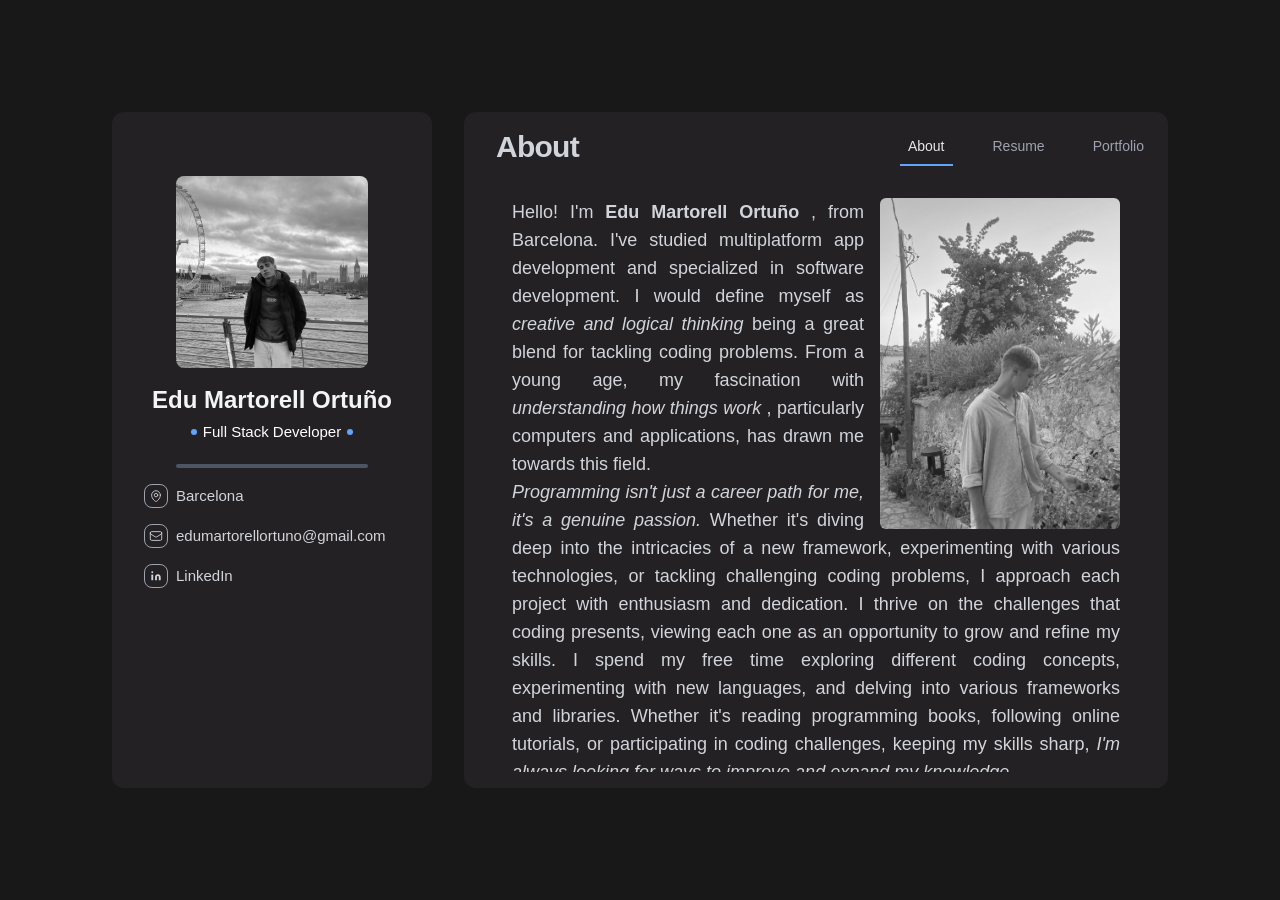
==== index.html @ 7706c861 "Portfolio v0.1.3" ====
<!doctype html>
<html lang="en">
  <head>
    <meta charset="UTF-8" />
    <link rel="icon" href="./favicon.ico" />
    <meta name="viewport" content="width=device-width, initial-scale=1.0" />
    <title>Edu's Portfolio - Software Developer</title>
    <meta
      name="google-site-verification"
      content="google-site-verification=auwHDEetUwe59BdRm-9PRtqTJgecXmZHyPtjPSKmof4"
    />
    <meta
      name="description"
      content="Edu Martorell Ortuño's portfolio, featuring projects, skills, and a personal touch. Learn more about my capabilities and career highlights."
    />
    <meta
      name="keywords"
      content="Tech Portfolio, Portfolio, Developer, Programmer, Software Developer, Full-Stack Developer, JavaScript Developer, JavaScript,TypeScript Developer, TypeScript, Python Developer, Python, Java Developer, Java, Java Spring Boot, Spring Boot, Web Developer, Mobile App Development, App Development, Android, Android Studio, GitHub Portfolio, React Developer, Vue Developer, Vue, API Development, Cloud Computing, Open Source Projects, Agile Developer, DevOps Engineer, Front-End Developer, Bootstrap, Tailwind, Back-End Developer, Node.js Developer, Database Management, Problem Solver, Clean Code, Continuous Learning, coctelea, extrameeeegg"
    />
    <meta property="og:title" content="Edu's Portfolio - Software Developer" />
    <meta property="og:site_name" content="Edu's Portfolio" />
    <meta property="og:url" content="https://www.edumartorellortuno.com" />
    <meta property="og:type" content="website" />
    <meta itemprop="url" content="https://edumartorellortuno.com" />
    <script type="module" crossorigin src="./assets/index-CfKkzQSf.js"></script>
    <link rel="stylesheet" crossorigin href="./assets/index-BcU6mLkr.css">
  </head>
  <body>
    <div id="app"></div>
  </body>
</html>
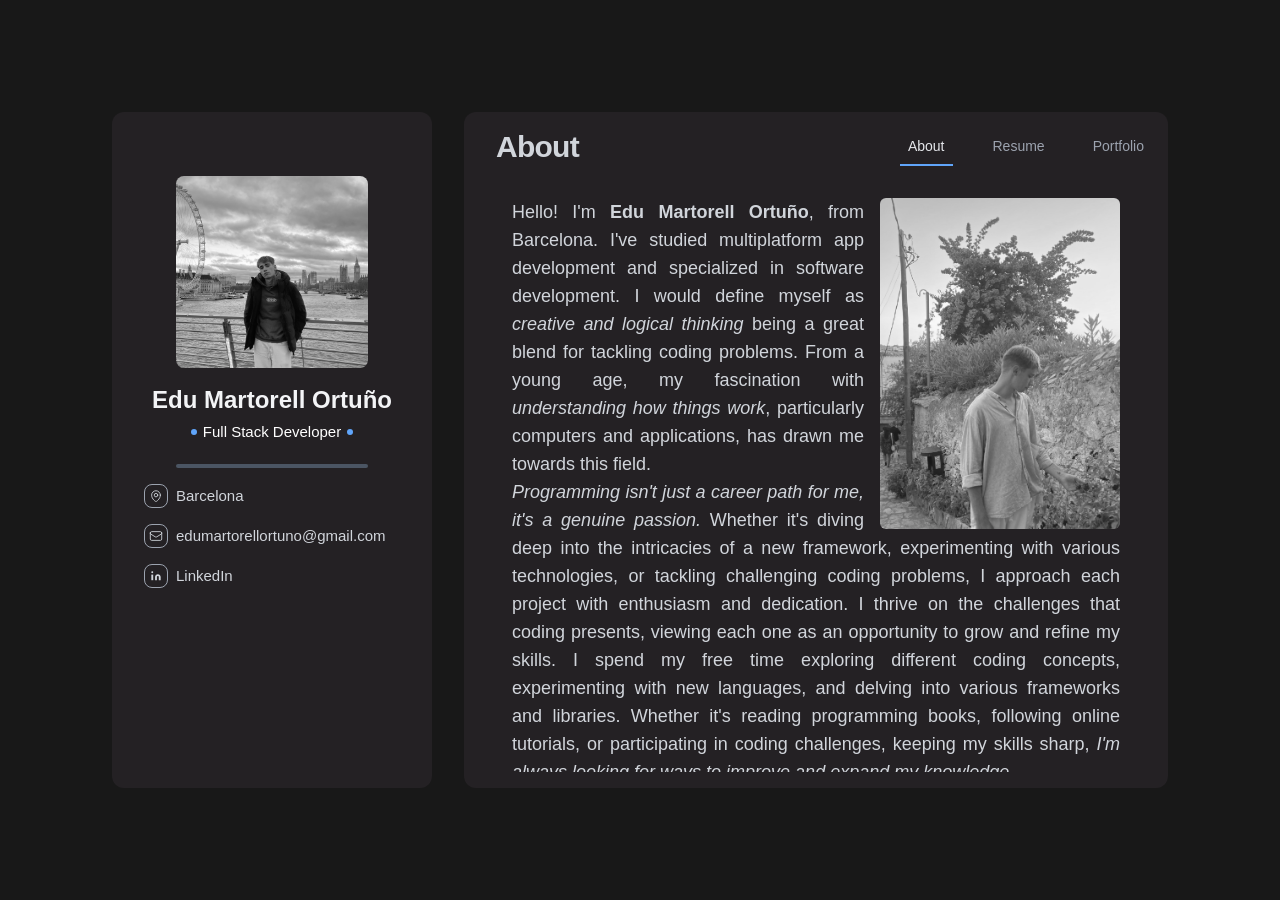
==== commit 9686d79d: "Build 2024 Oct 27" ====
--- a/index.html
+++ b/index.html
@@ -15,15 +15,15 @@
     />
     <meta
       name="keywords"
-      content="Tech Portfolio, Portfolio, Developer, Programmer, Software Developer, Full-Stack Developer, JavaScript Developer, JavaScript,TypeScript Developer, TypeScript, Python Developer, Python, Java Developer, Java, Java Spring Boot, Spring Boot, Web Developer, Mobile App Development, App Development, Android, Android Studio, GitHub Portfolio, React Developer, Vue Developer, Vue, API Development, Cloud Computing, Open Source Projects, Agile Developer, DevOps Engineer, Front-End Developer, Bootstrap, Tailwind, Back-End Developer, Node.js Developer, Database Management, Problem Solver, Clean Code, Continuous Learning, coctelea, extrameeeegg"
+      content="Martorell, Ortuño, Ortuno, Tech Portfolio, Portfolio, Developer, Programmer, Software Developer, Full-Stack Developer, JavaScript Developer, JavaScript,TypeScript Developer, TypeScript, Python Developer, Python, Java Developer, Java, Java Spring Boot, Spring Boot, Web Developer, Mobile App Development, App Development, Android, Android Studio, GitHub Portfolio, React Developer, Vue Developer, Vue, API Development, Cloud Computing, Open Source Projects, Agile Developer, DevOps Engineer, Front-End Developer, Bootstrap, Tailwind, Back-End Developer, Node.js Developer, Database Management, Problem Solver, Clean Code, Continuous Learning, coctelea, extrameeeegg"
     />
     <meta property="og:title" content="Edu's Portfolio - Software Developer" />
     <meta property="og:site_name" content="Edu's Portfolio" />
     <meta property="og:url" content="https://www.edumartorellortuno.com" />
     <meta property="og:type" content="website" />
     <meta itemprop="url" content="https://edumartorellortuno.com" />
-    <script type="module" crossorigin src="./assets/index-CfKkzQSf.js"></script>
-    <link rel="stylesheet" crossorigin href="./assets/index-BcU6mLkr.css">
+    <script type="module" crossorigin src="./assets/index-Dz6itnTf.js"></script>
+    <link rel="stylesheet" crossorigin href="./assets/index-BIg0wmoA.css">
   </head>
   <body>
     <div id="app"></div>
--- a/assets/index-BIg0wmoA.css
+++ b/assets/index-BIg0wmoA.css
@@ -0,0 +1 @@
+:root{--vt-c-white: #ffffff;--vt-c-white-soft: #f8f8f8;--vt-c-white-mute: #f2f2f2;--vt-c-black: #181818;--vt-c-black-soft: #222222;--vt-c-black-mute: #282828;--vt-c-indigo: #2c3e50;--vt-c-divider-light-1: rgba(60, 60, 60, .29);--vt-c-divider-light-2: rgba(60, 60, 60, .12);--vt-c-divider-dark-1: rgba(84, 84, 84, .65);--vt-c-divider-dark-2: rgba(84, 84, 84, .48);--vt-c-text-light-1: var(--vt-c-indigo);--vt-c-text-light-2: rgba(60, 60, 60, .66);--vt-c-text-dark-1: var(--vt-c-white);--vt-c-text-dark-2: rgba(235, 235, 235, .64)}:root{--color-background: var(--vt-c-white);--color-background-soft: var(--vt-c-white-soft);--color-background-mute: var(--vt-c-white-mute);--color-border: var(--vt-c-divider-light-2);--color-border-hover: var(--vt-c-divider-light-1);--color-heading: var(--vt-c-text-light-1);--color-text: var(--vt-c-text-light-1);--section-gap: 160px}@media (prefers-color-scheme: dark){:root{--color-background: var(--vt-c-black);--color-background-soft: var(--vt-c-black-soft);--color-background-mute: var(--vt-c-black-mute);--color-border: var(--vt-c-divider-dark-2);--color-border-hover: var(--vt-c-divider-dark-1);--color-heading: var(--vt-c-text-dark-1);--color-text: var(--vt-c-text-dark-2)}}body{min-height:100vh;color:var(--color-text);background:#181818;transition:color .5s,background-color .5s;line-height:1.6;font-family:Inter,-apple-system,BlinkMacSystemFont,Segoe UI,Roboto,Oxygen,Ubuntu,Cantarell,Fira Sans,Droid Sans,Helvetica Neue,sans-serif;font-size:15px;text-rendering:optimizeLegibility;-webkit-font-smoothing:antialiased;-moz-osx-font-smoothing:grayscale}@layer tailwind-base,tailwind-utilities;@layer tailwind-base{*,:before,:after{box-sizing:border-box;border-width:0;border-style:solid;border-color:#e5e7eb}:before,:after{--tw-content: ""}html,:host{line-height:1.5;-webkit-text-size-adjust:100%;-moz-tab-size:4;-o-tab-size:4;tab-size:4;font-family:ui-sans-serif,system-ui,sans-serif,"Apple Color Emoji","Segoe UI Emoji",Segoe UI Symbol,"Noto Color Emoji";font-feature-settings:normal;font-variation-settings:normal;-webkit-tap-highlight-color:transparent}body{margin:0;line-height:inherit}hr{height:0;color:inherit;border-top-width:1px}abbr:where([title]){-webkit-text-decoration:underline dotted;text-decoration:underline dotted}h1,h2,h3,h4,h5,h6{font-size:inherit;font-weight:inherit}a{color:inherit;text-decoration:inherit}b,strong{font-weight:bolder}code,kbd,samp,pre{font-family:ui-monospace,SFMono-Regular,Menlo,Monaco,Consolas,Liberation Mono,Courier New,monospace;font-feature-settings:normal;font-variation-settings:normal;font-size:1em}small{font-size:80%}sub,sup{font-size:75%;line-height:0;position:relative;vertical-align:baseline}sub{bottom:-.25em}sup{top:-.5em}table{text-indent:0;border-color:inherit;border-collapse:collapse}button,input,optgroup,select,textarea{font-family:inherit;font-feature-settings:inherit;font-variation-settings:inherit;font-size:100%;font-weight:inherit;line-height:inherit;letter-spacing:inherit;color:inherit;margin:0;padding:0}button,select{text-transform:none}button,input:where([type=button]),input:where([type=reset]),input:where([type=submit]){-webkit-appearance:button;background-color:transparent;background-image:none}:-moz-focusring{outline:auto}:-moz-ui-invalid{box-shadow:none}progress{vertical-align:baseline}::-webkit-inner-spin-button,::-webkit-outer-spin-button{height:auto}[type=search]{-webkit-appearance:textfield;outline-offset:-2px}::-webkit-search-decoration{-webkit-appearance:none}::-webkit-file-upload-button{-webkit-appearance:button;font:inherit}summary{display:list-item}blockquote,dl,dd,h1,h2,h3,h4,h5,h6,hr,figure,p,pre{margin:0}fieldset{margin:0;padding:0}legend{padding:0}ol,ul,menu{list-style:none;margin:0;padding:0}dialog{padding:0}textarea{resize:vertical}input::-moz-placeholder,textarea::-moz-placeholder{opacity:1;color:#9ca3af}input::placeholder,textarea::placeholder{opacity:1;color:#9ca3af}button,[role=button]{cursor:pointer}:disabled{cursor:default}img,svg,video,canvas,audio,iframe,embed,object{display:block;vertical-align:middle}img,video{max-width:100%;height:auto}[hidden]{display:none}*,:before,:after{--tw-border-spacing-x: 0;--tw-border-spacing-y: 0;--tw-translate-x: 0;--tw-translate-y: 0;--tw-rotate: 0;--tw-skew-x: 0;--tw-skew-y: 0;--tw-scale-x: 1;--tw-scale-y: 1;--tw-pan-x: ;--tw-pan-y: ;--tw-pinch-zoom: ;--tw-scroll-snap-strictness: proximity;--tw-gradient-from-position: ;--tw-gradient-via-position: ;--tw-gradient-to-position: ;--tw-ordinal: ;--tw-slashed-zero: ;--tw-numeric-figure: ;--tw-numeric-spacing: ;--tw-numeric-fraction: ;--tw-ring-inset: ;--tw-ring-offset-width: 0px;--tw-ring-offset-color: #fff;--tw-ring-color: rgb(59 130 246 / .5);--tw-ring-offset-shadow: 0 0 #0000;--tw-ring-shadow: 0 0 #0000;--tw-shadow: 0 0 #0000;--tw-shadow-colored: 0 0 #0000;--tw-blur: ;--tw-brightness: ;--tw-contrast: ;--tw-grayscale: ;--tw-hue-rotate: ;--tw-invert: ;--tw-saturate: ;--tw-sepia: ;--tw-drop-shadow: ;--tw-backdrop-blur: ;--tw-backdrop-brightness: ;--tw-backdrop-contrast: ;--tw-backdrop-grayscale: ;--tw-backdrop-hue-rotate: ;--tw-backdrop-invert: ;--tw-backdrop-opacity: ;--tw-backdrop-saturate: ;--tw-backdrop-sepia: ;--tw-contain-size: ;--tw-contain-layout: ;--tw-contain-paint: ;--tw-contain-style: }::backdrop{--tw-border-spacing-x: 0;--tw-border-spacing-y: 0;--tw-translate-x: 0;--tw-translate-y: 0;--tw-rotate: 0;--tw-skew-x: 0;--tw-skew-y: 0;--tw-scale-x: 1;--tw-scale-y: 1;--tw-pan-x: ;--tw-pan-y: ;--tw-pinch-zoom: ;--tw-scroll-snap-strictness: proximity;--tw-gradient-from-position: ;--tw-gradient-via-position: ;--tw-gradient-to-position: ;--tw-ordinal: ;--tw-slashed-zero: ;--tw-numeric-figure: ;--tw-numeric-spacing: ;--tw-numeric-fraction: ;--tw-ring-inset: ;--tw-ring-offset-width: 0px;--tw-ring-offset-color: #fff;--tw-ring-color: rgb(59 130 246 / .5);--tw-ring-offset-shadow: 0 0 #0000;--tw-ring-shadow: 0 0 #0000;--tw-shadow: 0 0 #0000;--tw-shadow-colored: 0 0 #0000;--tw-blur: ;--tw-brightness: ;--tw-contrast: ;--tw-grayscale: ;--tw-hue-rotate: ;--tw-invert: ;--tw-saturate: ;--tw-sepia: ;--tw-drop-shadow: ;--tw-backdrop-blur: ;--tw-backdrop-brightness: ;--tw-backdrop-contrast: ;--tw-backdrop-grayscale: ;--tw-backdrop-hue-rotate: ;--tw-backdrop-invert: ;--tw-backdrop-opacity: ;--tw-backdrop-saturate: ;--tw-backdrop-sepia: ;--tw-contain-size: ;--tw-contain-layout: ;--tw-contain-paint: ;--tw-contain-style: }}@layer tailwind-utilities{.absolute{position:absolute}.relative{position:relative}.-bottom-6{bottom:-1.5rem}.bottom-2{bottom:.5rem}.left-0{left:0}.right-8{right:2rem}.top-0{top:0}.z-20{z-index:20}.float-start{float:inline-start}.float-right{float:right}.m-4{margin:1rem}.mx-12{margin-left:3rem;margin-right:3rem}.mx-auto{margin-left:auto;margin-right:auto}.my-4{margin-top:1rem;margin-bottom:1rem}.mt-0{margin-top:0}.mt-12{margin-top:3rem}.mt-4{margin-top:1rem}.block{display:block}.flex{display:flex}.inline-flex{display:inline-flex}.flow-root{display:flow-root}.aspect-square{aspect-ratio:1 / 1}.h-1{height:.25rem}.h-1\.5{height:.375rem}.h-16{height:4rem}.h-2\.5{height:.625rem}.h-3{height:.75rem}.h-6{height:1.5rem}.h-64{height:16rem}.h-full{height:100%}.h-min{height:-moz-min-content;height:min-content}.h-screen{height:100vh}.h-svh{height:100svh}.min-h-dvh{min-height:100dvh}.w-1\.5{width:.375rem}.w-16{width:4rem}.w-2\.5{width:.625rem}.w-2\/3{width:66.666667%}.w-24{width:6rem}.w-3{width:.75rem}.w-32{width:8rem}.w-6{width:1.5rem}.w-64{width:16rem}.w-72{width:18rem}.w-80{width:20rem}.w-full{width:100%}.w-px{width:1px}.max-w-2xl{max-width:42rem}.max-w-64{max-width:16rem}.flex-1{flex:1 1 0%}.flex-auto{flex:1 1 auto}.flex-none{flex:none}.shrink-0{flex-shrink:0}.grow{flex-grow:1}.border-collapse{border-collapse:collapse}.border-separate{border-collapse:separate}.border-spacing-0{--tw-border-spacing-x: 0px;--tw-border-spacing-y: 0px;border-spacing:var(--tw-border-spacing-x) var(--tw-border-spacing-y)}.border-spacing-0\.5{--tw-border-spacing-x: .125rem;--tw-border-spacing-y: .125rem;border-spacing:var(--tw-border-spacing-x) var(--tw-border-spacing-y)}.border-spacing-1{--tw-border-spacing-x: .25rem;--tw-border-spacing-y: .25rem;border-spacing:var(--tw-border-spacing-x) var(--tw-border-spacing-y)}.border-spacing-1\.5{--tw-border-spacing-x: .375rem;--tw-border-spacing-y: .375rem;border-spacing:var(--tw-border-spacing-x) var(--tw-border-spacing-y)}.border-spacing-10{--tw-border-spacing-x: 2.5rem;--tw-border-spacing-y: 2.5rem;border-spacing:var(--tw-border-spacing-x) var(--tw-border-spacing-y)}.border-spacing-11{--tw-border-spacing-x: 2.75rem;--tw-border-spacing-y: 2.75rem;border-spacing:var(--tw-border-spacing-x) var(--tw-border-spacing-y)}.border-spacing-12{--tw-border-spacing-x: 3rem;--tw-border-spacing-y: 3rem;border-spacing:var(--tw-border-spacing-x) var(--tw-border-spacing-y)}.border-spacing-14{--tw-border-spacing-x: 3.5rem;--tw-border-spacing-y: 3.5rem;border-spacing:var(--tw-border-spacing-x) var(--tw-border-spacing-y)}.border-spacing-16{--tw-border-spacing-x: 4rem;--tw-border-spacing-y: 4rem;border-spacing:var(--tw-border-spacing-x) var(--tw-border-spacing-y)}.border-spacing-2{--tw-border-spacing-x: .5rem;--tw-border-spacing-y: .5rem;border-spacing:var(--tw-border-spacing-x) var(--tw-border-spacing-y)}.border-spacing-2\.5{--tw-border-spacing-x: .625rem;--tw-border-spacing-y: .625rem;border-spacing:var(--tw-border-spacing-x) var(--tw-border-spacing-y)}.border-spacing-20{--tw-border-spacing-x: 5rem;--tw-border-spacing-y: 5rem;border-spacing:var(--tw-border-spacing-x) var(--tw-border-spacing-y)}.border-spacing-24{--tw-border-spacing-x: 6rem;--tw-border-spacing-y: 6rem;border-spacing:var(--tw-border-spacing-x) var(--tw-border-spacing-y)}.border-spacing-28{--tw-border-spacing-x: 7rem;--tw-border-spacing-y: 7rem;border-spacing:var(--tw-border-spacing-x) var(--tw-border-spacing-y)}.border-spacing-3{--tw-border-spacing-x: .75rem;--tw-border-spacing-y: .75rem;border-spacing:var(--tw-border-spacing-x) var(--tw-border-spacing-y)}.border-spacing-3\.5{--tw-border-spacing-x: .875rem;--tw-border-spacing-y: .875rem;border-spacing:var(--tw-border-spacing-x) var(--tw-border-spacing-y)}.border-spacing-32{--tw-border-spacing-x: 8rem;--tw-border-spacing-y: 8rem;border-spacing:var(--tw-border-spacing-x) var(--tw-border-spacing-y)}.border-spacing-36{--tw-border-spacing-x: 9rem;--tw-border-spacing-y: 9rem;border-spacing:var(--tw-border-spacing-x) var(--tw-border-spacing-y)}.border-spacing-4{--tw-border-spacing-x: 1rem;--tw-border-spacing-y: 1rem;border-spacing:var(--tw-border-spacing-x) var(--tw-border-spacing-y)}.border-spacing-40{--tw-border-spacing-x: 10rem;--tw-border-spacing-y: 10rem;border-spacing:var(--tw-border-spacing-x) var(--tw-border-spacing-y)}.border-spacing-44{--tw-border-spacing-x: 11rem;--tw-border-spacing-y: 11rem;border-spacing:var(--tw-border-spacing-x) var(--tw-border-spacing-y)}.border-spacing-48{--tw-border-spacing-x: 12rem;--tw-border-spacing-y: 12rem;border-spacing:var(--tw-border-spacing-x) var(--tw-border-spacing-y)}.border-spacing-5{--tw-border-spacing-x: 1.25rem;--tw-border-spacing-y: 1.25rem;border-spacing:var(--tw-border-spacing-x) var(--tw-border-spacing-y)}.border-spacing-52{--tw-border-spacing-x: 13rem;--tw-border-spacing-y: 13rem;border-spacing:var(--tw-border-spacing-x) var(--tw-border-spacing-y)}.border-spacing-56{--tw-border-spacing-x: 14rem;--tw-border-spacing-y: 14rem;border-spacing:var(--tw-border-spacing-x) var(--tw-border-spacing-y)}.border-spacing-6{--tw-border-spacing-x: 1.5rem;--tw-border-spacing-y: 1.5rem;border-spacing:var(--tw-border-spacing-x) var(--tw-border-spacing-y)}.border-spacing-60{--tw-border-spacing-x: 15rem;--tw-border-spacing-y: 15rem;border-spacing:var(--tw-border-spacing-x) var(--tw-border-spacing-y)}.border-spacing-64{--tw-border-spacing-x: 16rem;--tw-border-spacing-y: 16rem;border-spacing:var(--tw-border-spacing-x) var(--tw-border-spacing-y)}.border-spacing-7{--tw-border-spacing-x: 1.75rem;--tw-border-spacing-y: 1.75rem;border-spacing:var(--tw-border-spacing-x) var(--tw-border-spacing-y)}.border-spacing-72{--tw-border-spacing-x: 18rem;--tw-border-spacing-y: 18rem;border-spacing:var(--tw-border-spacing-x) var(--tw-border-spacing-y)}.border-spacing-8{--tw-border-spacing-x: 2rem;--tw-border-spacing-y: 2rem;border-spacing:var(--tw-border-spacing-x) var(--tw-border-spacing-y)}.border-spacing-80{--tw-border-spacing-x: 20rem;--tw-border-spacing-y: 20rem;border-spacing:var(--tw-border-spacing-x) var(--tw-border-spacing-y)}.border-spacing-9{--tw-border-spacing-x: 2.25rem;--tw-border-spacing-y: 2.25rem;border-spacing:var(--tw-border-spacing-x) var(--tw-border-spacing-y)}.border-spacing-96{--tw-border-spacing-x: 24rem;--tw-border-spacing-y: 24rem;border-spacing:var(--tw-border-spacing-x) var(--tw-border-spacing-y)}.border-spacing-px{--tw-border-spacing-x: 1px;--tw-border-spacing-y: 1px;border-spacing:var(--tw-border-spacing-x) var(--tw-border-spacing-y)}.border-spacing-x-0{--tw-border-spacing-x: 0px;border-spacing:var(--tw-border-spacing-x) var(--tw-border-spacing-y)}.border-spacing-x-0\.5{--tw-border-spacing-x: .125rem;border-spacing:var(--tw-border-spacing-x) var(--tw-border-spacing-y)}.border-spacing-x-1{--tw-border-spacing-x: .25rem;border-spacing:var(--tw-border-spacing-x) var(--tw-border-spacing-y)}.border-spacing-x-1\.5{--tw-border-spacing-x: .375rem;border-spacing:var(--tw-border-spacing-x) var(--tw-border-spacing-y)}.border-spacing-x-10{--tw-border-spacing-x: 2.5rem;border-spacing:var(--tw-border-spacing-x) var(--tw-border-spacing-y)}.border-spacing-x-11{--tw-border-spacing-x: 2.75rem;border-spacing:var(--tw-border-spacing-x) var(--tw-border-spacing-y)}.border-spacing-x-12{--tw-border-spacing-x: 3rem;border-spacing:var(--tw-border-spacing-x) var(--tw-border-spacing-y)}.border-spacing-x-14{--tw-border-spacing-x: 3.5rem;border-spacing:var(--tw-border-spacing-x) var(--tw-border-spacing-y)}.border-spacing-x-16{--tw-border-spacing-x: 4rem;border-spacing:var(--tw-border-spacing-x) var(--tw-border-spacing-y)}.border-spacing-x-2{--tw-border-spacing-x: .5rem;border-spacing:var(--tw-border-spacing-x) var(--tw-border-spacing-y)}.border-spacing-x-2\.5{--tw-border-spacing-x: .625rem;border-spacing:var(--tw-border-spacing-x) var(--tw-border-spacing-y)}.border-spacing-x-20{--tw-border-spacing-x: 5rem;border-spacing:var(--tw-border-spacing-x) var(--tw-border-spacing-y)}.border-spacing-x-24{--tw-border-spacing-x: 6rem;border-spacing:var(--tw-border-spacing-x) var(--tw-border-spacing-y)}.border-spacing-x-28{--tw-border-spacing-x: 7rem;border-spacing:var(--tw-border-spacing-x) var(--tw-border-spacing-y)}.border-spacing-x-3{--tw-border-spacing-x: .75rem;border-spacing:var(--tw-border-spacing-x) var(--tw-border-spacing-y)}.border-spacing-x-3\.5{--tw-border-spacing-x: .875rem;border-spacing:var(--tw-border-spacing-x) var(--tw-border-spacing-y)}.border-spacing-x-32{--tw-border-spacing-x: 8rem;border-spacing:var(--tw-border-spacing-x) var(--tw-border-spacing-y)}.border-spacing-x-36{--tw-border-spacing-x: 9rem;border-spacing:var(--tw-border-spacing-x) var(--tw-border-spacing-y)}.border-spacing-x-4{--tw-border-spacing-x: 1rem;border-spacing:var(--tw-border-spacing-x) var(--tw-border-spacing-y)}.border-spacing-x-40{--tw-border-spacing-x: 10rem;border-spacing:var(--tw-border-spacing-x) var(--tw-border-spacing-y)}.border-spacing-x-44{--tw-border-spacing-x: 11rem;border-spacing:var(--tw-border-spacing-x) var(--tw-border-spacing-y)}.border-spacing-x-48{--tw-border-spacing-x: 12rem;border-spacing:var(--tw-border-spacing-x) var(--tw-border-spacing-y)}.border-spacing-x-5{--tw-border-spacing-x: 1.25rem;border-spacing:var(--tw-border-spacing-x) var(--tw-border-spacing-y)}.border-spacing-x-52{--tw-border-spacing-x: 13rem;border-spacing:var(--tw-border-spacing-x) var(--tw-border-spacing-y)}.border-spacing-x-56{--tw-border-spacing-x: 14rem;border-spacing:var(--tw-border-spacing-x) var(--tw-border-spacing-y)}.border-spacing-x-6{--tw-border-spacing-x: 1.5rem;border-spacing:var(--tw-border-spacing-x) var(--tw-border-spacing-y)}.border-spacing-x-60{--tw-border-spacing-x: 15rem;border-spacing:var(--tw-border-spacing-x) var(--tw-border-spacing-y)}.border-spacing-x-64{--tw-border-spacing-x: 16rem;border-spacing:var(--tw-border-spacing-x) var(--tw-border-spacing-y)}.border-spacing-x-7{--tw-border-spacing-x: 1.75rem;border-spacing:var(--tw-border-spacing-x) var(--tw-border-spacing-y)}.border-spacing-x-72{--tw-border-spacing-x: 18rem;border-spacing:var(--tw-border-spacing-x) var(--tw-border-spacing-y)}.border-spacing-x-8{--tw-border-spacing-x: 2rem;border-spacing:var(--tw-border-spacing-x) var(--tw-border-spacing-y)}.border-spacing-x-80{--tw-border-spacing-x: 20rem;border-spacing:var(--tw-border-spacing-x) var(--tw-border-spacing-y)}.border-spacing-x-9{--tw-border-spacing-x: 2.25rem;border-spacing:var(--tw-border-spacing-x) var(--tw-border-spacing-y)}.border-spacing-x-96{--tw-border-spacing-x: 24rem;border-spacing:var(--tw-border-spacing-x) var(--tw-border-spacing-y)}.border-spacing-x-px{--tw-border-spacing-x: 1px;border-spacing:var(--tw-border-spacing-x) var(--tw-border-spacing-y)}.border-spacing-y-0{--tw-border-spacing-y: 0px;border-spacing:var(--tw-border-spacing-x) var(--tw-border-spacing-y)}.border-spacing-y-0\.5{--tw-border-spacing-y: .125rem;border-spacing:var(--tw-border-spacing-x) var(--tw-border-spacing-y)}.border-spacing-y-1{--tw-border-spacing-y: .25rem;border-spacing:var(--tw-border-spacing-x) var(--tw-border-spacing-y)}.border-spacing-y-1\.5{--tw-border-spacing-y: .375rem;border-spacing:var(--tw-border-spacing-x) var(--tw-border-spacing-y)}.border-spacing-y-10{--tw-border-spacing-y: 2.5rem;border-spacing:var(--tw-border-spacing-x) var(--tw-border-spacing-y)}.border-spacing-y-11{--tw-border-spacing-y: 2.75rem;border-spacing:var(--tw-border-spacing-x) var(--tw-border-spacing-y)}.border-spacing-y-12{--tw-border-spacing-y: 3rem;border-spacing:var(--tw-border-spacing-x) var(--tw-border-spacing-y)}.border-spacing-y-14{--tw-border-spacing-y: 3.5rem;border-spacing:var(--tw-border-spacing-x) var(--tw-border-spacing-y)}.border-spacing-y-16{--tw-border-spacing-y: 4rem;border-spacing:var(--tw-border-spacing-x) var(--tw-border-spacing-y)}.border-spacing-y-2{--tw-border-spacing-y: .5rem;border-spacing:var(--tw-border-spacing-x) var(--tw-border-spacing-y)}.border-spacing-y-2\.5{--tw-border-spacing-y: .625rem;border-spacing:var(--tw-border-spacing-x) var(--tw-border-spacing-y)}.border-spacing-y-20{--tw-border-spacing-y: 5rem;border-spacing:var(--tw-border-spacing-x) var(--tw-border-spacing-y)}.border-spacing-y-24{--tw-border-spacing-y: 6rem;border-spacing:var(--tw-border-spacing-x) var(--tw-border-spacing-y)}.border-spacing-y-28{--tw-border-spacing-y: 7rem;border-spacing:var(--tw-border-spacing-x) var(--tw-border-spacing-y)}.border-spacing-y-3{--tw-border-spacing-y: .75rem;border-spacing:var(--tw-border-spacing-x) var(--tw-border-spacing-y)}.border-spacing-y-3\.5{--tw-border-spacing-y: .875rem;border-spacing:var(--tw-border-spacing-x) var(--tw-border-spacing-y)}.border-spacing-y-32{--tw-border-spacing-y: 8rem;border-spacing:var(--tw-border-spacing-x) var(--tw-border-spacing-y)}.border-spacing-y-36{--tw-border-spacing-y: 9rem;border-spacing:var(--tw-border-spacing-x) var(--tw-border-spacing-y)}.border-spacing-y-4{--tw-border-spacing-y: 1rem;border-spacing:var(--tw-border-spacing-x) var(--tw-border-spacing-y)}.border-spacing-y-40{--tw-border-spacing-y: 10rem;border-spacing:var(--tw-border-spacing-x) var(--tw-border-spacing-y)}.border-spacing-y-44{--tw-border-spacing-y: 11rem;border-spacing:var(--tw-border-spacing-x) var(--tw-border-spacing-y)}.border-spacing-y-48{--tw-border-spacing-y: 12rem;border-spacing:var(--tw-border-spacing-x) var(--tw-border-spacing-y)}.border-spacing-y-5{--tw-border-spacing-y: 1.25rem;border-spacing:var(--tw-border-spacing-x) var(--tw-border-spacing-y)}.border-spacing-y-52{--tw-border-spacing-y: 13rem;border-spacing:var(--tw-border-spacing-x) var(--tw-border-spacing-y)}.border-spacing-y-56{--tw-border-spacing-y: 14rem;border-spacing:var(--tw-border-spacing-x) var(--tw-border-spacing-y)}.border-spacing-y-6{--tw-border-spacing-y: 1.5rem;border-spacing:var(--tw-border-spacing-x) var(--tw-border-spacing-y)}.border-spacing-y-60{--tw-border-spacing-y: 15rem;border-spacing:var(--tw-border-spacing-x) var(--tw-border-spacing-y)}.border-spacing-y-64{--tw-border-spacing-y: 16rem;border-spacing:var(--tw-border-spacing-x) var(--tw-border-spacing-y)}.border-spacing-y-7{--tw-border-spacing-y: 1.75rem;border-spacing:var(--tw-border-spacing-x) var(--tw-border-spacing-y)}.border-spacing-y-72{--tw-border-spacing-y: 18rem;border-spacing:var(--tw-border-spacing-x) var(--tw-border-spacing-y)}.border-spacing-y-8{--tw-border-spacing-y: 2rem;border-spacing:var(--tw-border-spacing-x) var(--tw-border-spacing-y)}.border-spacing-y-80{--tw-border-spacing-y: 20rem;border-spacing:var(--tw-border-spacing-x) var(--tw-border-spacing-y)}.border-spacing-y-9{--tw-border-spacing-y: 2.25rem;border-spacing:var(--tw-border-spacing-x) var(--tw-border-spacing-y)}.border-spacing-y-96{--tw-border-spacing-y: 24rem;border-spacing:var(--tw-border-spacing-x) var(--tw-border-spacing-y)}.border-spacing-y-px{--tw-border-spacing-y: 1px;border-spacing:var(--tw-border-spacing-x) var(--tw-border-spacing-y)}.rotate-90{--tw-rotate: 90deg;transform:translate(var(--tw-translate-x),var(--tw-translate-y)) rotate(var(--tw-rotate)) skew(var(--tw-skew-x)) skewY(var(--tw-skew-y)) scaleX(var(--tw-scale-x)) scaleY(var(--tw-scale-y))}@keyframes ping{75%,to{transform:scale(2);opacity:0}}.animate-ping{animation:ping 1s cubic-bezier(0,0,.2,1) infinite}.cursor-context-menu{cursor:context-menu}.select-none{-webkit-user-select:none;-moz-user-select:none;user-select:none}.snap-y{scroll-snap-type:y var(--tw-scroll-snap-strictness)}.snap-mandatory{--tw-scroll-snap-strictness: mandatory}.snap-start{scroll-snap-align:start}.snap-center{scroll-snap-align:center}.flex-row{flex-direction:row}.flex-col{flex-direction:column}.flex-col-reverse{flex-direction:column-reverse}.flex-wrap{flex-wrap:wrap}.place-content-center{place-content:center}.items-center{align-items:center}.justify-center{justify-content:center}.justify-between{justify-content:space-between}.gap-1{gap:.25rem}.gap-2{gap:.5rem}.gap-4{gap:1rem}.gap-8{gap:2rem}.gap-x-1\.5{-moz-column-gap:.375rem;column-gap:.375rem}.gap-x-4{-moz-column-gap:1rem;column-gap:1rem}.space-x-8>:not([hidden])~:not([hidden]){--tw-space-x-reverse: 0;margin-right:calc(2rem * var(--tw-space-x-reverse));margin-left:calc(2rem * calc(1 - var(--tw-space-x-reverse)))}.space-y-10>:not([hidden])~:not([hidden]){--tw-space-y-reverse: 0;margin-top:calc(2.5rem * calc(1 - var(--tw-space-y-reverse)));margin-bottom:calc(2.5rem * var(--tw-space-y-reverse))}.space-y-6>:not([hidden])~:not([hidden]){--tw-space-y-reverse: 0;margin-top:calc(1.5rem * calc(1 - var(--tw-space-y-reverse)));margin-bottom:calc(1.5rem * var(--tw-space-y-reverse))}.overflow-hidden{overflow:hidden}.overflow-scroll{overflow:scroll}.overflow-y-scroll{overflow-y:scroll}.scroll-smooth{scroll-behavior:smooth}.text-ellipsis{text-overflow:ellipsis}.text-clip{text-overflow:clip}.text-wrap{text-wrap:wrap}.text-nowrap{text-wrap:nowrap}.text-balance{text-wrap:balance}.text-pretty{text-wrap:pretty}.rounded{border-radius:.25rem}.rounded-full{border-radius:9999px}.rounded-lg{border-radius:.5rem}.rounded-md{border-radius:.375rem}.rounded-sm{border-radius:.125rem}.border{border-width:1px}.border-0{border-width:0px}.border-2{border-width:2px}.border-4{border-width:4px}.border-8{border-width:8px}.border-x{border-left-width:1px;border-right-width:1px}.border-x-0{border-left-width:0px;border-right-width:0px}.border-x-2{border-left-width:2px;border-right-width:2px}.border-x-4{border-left-width:4px;border-right-width:4px}.border-x-8{border-left-width:8px;border-right-width:8px}.border-y{border-top-width:1px;border-bottom-width:1px}.border-y-0{border-top-width:0px;border-bottom-width:0px}.border-y-2{border-top-width:2px;border-bottom-width:2px}.border-y-4{border-top-width:4px;border-bottom-width:4px}.border-y-8{border-top-width:8px;border-bottom-width:8px}.border-b{border-bottom-width:1px}.border-b-0{border-bottom-width:0px}.border-b-2{border-bottom-width:2px}.border-b-4{border-bottom-width:4px}.border-b-8{border-bottom-width:8px}.border-e{border-inline-end-width:1px}.border-e-0{border-inline-end-width:0px}.border-e-2{border-inline-end-width:2px}.border-e-4{border-inline-end-width:4px}.border-e-8{border-inline-end-width:8px}.border-l{border-left-width:1px}.border-l-0{border-left-width:0px}.border-l-2{border-left-width:2px}.border-l-4{border-left-width:4px}.border-l-8{border-left-width:8px}.border-r{border-right-width:1px}.border-r-0{border-right-width:0px}.border-r-2{border-right-width:2px}.border-r-4{border-right-width:4px}.border-r-8{border-right-width:8px}.border-s{border-inline-start-width:1px}.border-s-0{border-inline-start-width:0px}.border-s-2{border-inline-start-width:2px}.border-s-4{border-inline-start-width:4px}.border-s-8{border-inline-start-width:8px}.border-t{border-top-width:1px}.border-t-0{border-top-width:0px}.border-t-2{border-top-width:2px}.border-t-4{border-top-width:4px}.border-t-8{border-top-width:8px}.border-solid{border-style:solid}.border-dashed{border-style:dashed}.border-dotted{border-style:dotted}.border-double{border-style:double}.border-hidden{border-style:hidden}.border-none{border-style:none}.border-amber-100{--tw-border-opacity: 1;border-color:rgb(254 243 199 / var(--tw-border-opacity))}.border-amber-100\/0{border-color:#fef3c700}.border-amber-100\/10{border-color:#fef3c71a}.border-amber-100\/100{border-color:#fef3c7}.border-amber-100\/15{border-color:#fef3c726}.border-amber-100\/20{border-color:#fef3c733}.border-amber-100\/25{border-color:#fef3c740}.border-amber-100\/30{border-color:#fef3c74d}.border-amber-100\/35{border-color:#fef3c759}.border-amber-100\/40{border-color:#fef3c766}.border-amber-100\/45{border-color:#fef3c773}.border-amber-100\/5{border-color:#fef3c70d}.border-amber-100\/50{border-color:#fef3c780}.border-amber-100\/55{border-color:#fef3c78c}.border-amber-100\/60{border-color:#fef3c799}.border-amber-100\/65{border-color:#fef3c7a6}.border-amber-100\/70{border-color:#fef3c7b3}.border-amber-100\/75{border-color:#fef3c7bf}.border-amber-100\/80{border-color:#fef3c7cc}.border-amber-100\/85{border-color:#fef3c7d9}.border-amber-100\/90{border-color:#fef3c7e6}.border-amber-100\/95{border-color:#fef3c7f2}.border-amber-200{--tw-border-opacity: 1;border-color:rgb(253 230 138 / var(--tw-border-opacity))}.border-amber-200\/0{border-color:#fde68a00}.border-amber-200\/10{border-color:#fde68a1a}.border-amber-200\/100{border-color:#fde68a}.border-amber-200\/15{border-color:#fde68a26}.border-amber-200\/20{border-color:#fde68a33}.border-amber-200\/25{border-color:#fde68a40}.border-amber-200\/30{border-color:#fde68a4d}.border-amber-200\/35{border-color:#fde68a59}.border-amber-200\/40{border-color:#fde68a66}.border-amber-200\/45{border-color:#fde68a73}.border-amber-200\/5{border-color:#fde68a0d}.border-amber-200\/50{border-color:#fde68a80}.border-amber-200\/55{border-color:#fde68a8c}.border-amber-200\/60{border-color:#fde68a99}.border-amber-200\/65{border-color:#fde68aa6}.border-amber-200\/70{border-color:#fde68ab3}.border-amber-200\/75{border-color:#fde68abf}.border-amber-200\/80{border-color:#fde68acc}.border-amber-200\/85{border-color:#fde68ad9}.border-amber-200\/90{border-color:#fde68ae6}.border-amber-200\/95{border-color:#fde68af2}.border-amber-300{--tw-border-opacity: 1;border-color:rgb(252 211 77 / var(--tw-border-opacity))}.border-amber-300\/0{border-color:#fcd34d00}.border-amber-300\/10{border-color:#fcd34d1a}.border-amber-300\/100{border-color:#fcd34d}.border-amber-300\/15{border-color:#fcd34d26}.border-amber-300\/20{border-color:#fcd34d33}.border-amber-300\/25{border-color:#fcd34d40}.border-amber-300\/30{border-color:#fcd34d4d}.border-amber-300\/35{border-color:#fcd34d59}.border-amber-300\/40{border-color:#fcd34d66}.border-amber-300\/45{border-color:#fcd34d73}.border-amber-300\/5{border-color:#fcd34d0d}.border-amber-300\/50{border-color:#fcd34d80}.border-amber-300\/55{border-color:#fcd34d8c}.border-amber-300\/60{border-color:#fcd34d99}.border-amber-300\/65{border-color:#fcd34da6}.border-amber-300\/70{border-color:#fcd34db3}.border-amber-300\/75{border-color:#fcd34dbf}.border-amber-300\/80{border-color:#fcd34dcc}.border-amber-300\/85{border-color:#fcd34dd9}.border-amber-300\/90{border-color:#fcd34de6}.border-amber-300\/95{border-color:#fcd34df2}.border-amber-400{--tw-border-opacity: 1;border-color:rgb(251 191 36 / var(--tw-border-opacity))}.border-amber-400\/0{border-color:#fbbf2400}.border-amber-400\/10{border-color:#fbbf241a}.border-amber-400\/100{border-color:#fbbf24}.border-amber-400\/15{border-color:#fbbf2426}.border-amber-400\/20{border-color:#fbbf2433}.border-amber-400\/25{border-color:#fbbf2440}.border-amber-400\/30{border-color:#fbbf244d}.border-amber-400\/35{border-color:#fbbf2459}.border-amber-400\/40{border-color:#fbbf2466}.border-amber-400\/45{border-color:#fbbf2473}.border-amber-400\/5{border-color:#fbbf240d}.border-amber-400\/50{border-color:#fbbf2480}.border-amber-400\/55{border-color:#fbbf248c}.border-amber-400\/60{border-color:#fbbf2499}.border-amber-400\/65{border-color:#fbbf24a6}.border-amber-400\/70{border-color:#fbbf24b3}.border-amber-400\/75{border-color:#fbbf24bf}.border-amber-400\/80{border-color:#fbbf24cc}.border-amber-400\/85{border-color:#fbbf24d9}.border-amber-400\/90{border-color:#fbbf24e6}.border-amber-400\/95{border-color:#fbbf24f2}.border-amber-50{--tw-border-opacity: 1;border-color:rgb(255 251 235 / var(--tw-border-opacity))}.border-amber-50\/0{border-color:#fffbeb00}.border-amber-50\/10{border-color:#fffbeb1a}.border-amber-50\/100{border-color:#fffbeb}.border-amber-50\/15{border-color:#fffbeb26}.border-amber-50\/20{border-color:#fffbeb33}.border-amber-50\/25{border-color:#fffbeb40}.border-amber-50\/30{border-color:#fffbeb4d}.border-amber-50\/35{border-color:#fffbeb59}.border-amber-50\/40{border-color:#fffbeb66}.border-amber-50\/45{border-color:#fffbeb73}.border-amber-50\/5{border-color:#fffbeb0d}.border-amber-50\/50{border-color:#fffbeb80}.border-amber-50\/55{border-color:#fffbeb8c}.border-amber-50\/60{border-color:#fffbeb99}.border-amber-50\/65{border-color:#fffbeba6}.border-amber-50\/70{border-color:#fffbebb3}.border-amber-50\/75{border-color:#fffbebbf}.border-amber-50\/80{border-color:#fffbebcc}.border-amber-50\/85{border-color:#fffbebd9}.border-amber-50\/90{border-color:#fffbebe6}.border-amber-50\/95{border-color:#fffbebf2}.border-amber-500{--tw-border-opacity: 1;border-color:rgb(245 158 11 / var(--tw-border-opacity))}.border-amber-500\/0{border-color:#f59e0b00}.border-amber-500\/10{border-color:#f59e0b1a}.border-amber-500\/100{border-color:#f59e0b}.border-amber-500\/15{border-color:#f59e0b26}.border-amber-500\/20{border-color:#f59e0b33}.border-amber-500\/25{border-color:#f59e0b40}.border-amber-500\/30{border-color:#f59e0b4d}.border-amber-500\/35{border-color:#f59e0b59}.border-amber-500\/40{border-color:#f59e0b66}.border-amber-500\/45{border-color:#f59e0b73}.border-amber-500\/5{border-color:#f59e0b0d}.border-amber-500\/50{border-color:#f59e0b80}.border-amber-500\/55{border-color:#f59e0b8c}.border-amber-500\/60{border-color:#f59e0b99}.border-amber-500\/65{border-color:#f59e0ba6}.border-amber-500\/70{border-color:#f59e0bb3}.border-amber-500\/75{border-color:#f59e0bbf}.border-amber-500\/80{border-color:#f59e0bcc}.border-amber-500\/85{border-color:#f59e0bd9}.border-amber-500\/90{border-color:#f59e0be6}.border-amber-500\/95{border-color:#f59e0bf2}.border-amber-600{--tw-border-opacity: 1;border-color:rgb(217 119 6 / var(--tw-border-opacity))}.border-amber-600\/0{border-color:#d9770600}.border-amber-600\/10{border-color:#d977061a}.border-amber-600\/100{border-color:#d97706}.border-amber-600\/15{border-color:#d9770626}.border-amber-600\/20{border-color:#d9770633}.border-amber-600\/25{border-color:#d9770640}.border-amber-600\/30{border-color:#d977064d}.border-amber-600\/35{border-color:#d9770659}.border-amber-600\/40{border-color:#d9770666}.border-amber-600\/45{border-color:#d9770673}.border-amber-600\/5{border-color:#d977060d}.border-amber-600\/50{border-color:#d9770680}.border-amber-600\/55{border-color:#d977068c}.border-amber-600\/60{border-color:#d9770699}.border-amber-600\/65{border-color:#d97706a6}.border-amber-600\/70{border-color:#d97706b3}.border-amber-600\/75{border-color:#d97706bf}.border-amber-600\/80{border-color:#d97706cc}.border-amber-600\/85{border-color:#d97706d9}.border-amber-600\/90{border-color:#d97706e6}.border-amber-600\/95{border-color:#d97706f2}.border-amber-700{--tw-border-opacity: 1;border-color:rgb(180 83 9 / var(--tw-border-opacity))}.border-amber-700\/0{border-color:#b4530900}.border-amber-700\/10{border-color:#b453091a}.border-amber-700\/100{border-color:#b45309}.border-amber-700\/15{border-color:#b4530926}.border-amber-700\/20{border-color:#b4530933}.border-amber-700\/25{border-color:#b4530940}.border-amber-700\/30{border-color:#b453094d}.border-amber-700\/35{border-color:#b4530959}.border-amber-700\/40{border-color:#b4530966}.border-amber-700\/45{border-color:#b4530973}.border-amber-700\/5{border-color:#b453090d}.border-amber-700\/50{border-color:#b4530980}.border-amber-700\/55{border-color:#b453098c}.border-amber-700\/60{border-color:#b4530999}.border-amber-700\/65{border-color:#b45309a6}.border-amber-700\/70{border-color:#b45309b3}.border-amber-700\/75{border-color:#b45309bf}.border-amber-700\/80{border-color:#b45309cc}.border-amber-700\/85{border-color:#b45309d9}.border-amber-700\/90{border-color:#b45309e6}.border-amber-700\/95{border-color:#b45309f2}.border-amber-800{--tw-border-opacity: 1;border-color:rgb(146 64 14 / var(--tw-border-opacity))}.border-amber-800\/0{border-color:#92400e00}.border-amber-800\/10{border-color:#92400e1a}.border-amber-800\/100{border-color:#92400e}.border-amber-800\/15{border-color:#92400e26}.border-amber-800\/20{border-color:#92400e33}.border-amber-800\/25{border-color:#92400e40}.border-amber-800\/30{border-color:#92400e4d}.border-amber-800\/35{border-color:#92400e59}.border-amber-800\/40{border-color:#92400e66}.border-amber-800\/45{border-color:#92400e73}.border-amber-800\/5{border-color:#92400e0d}.border-amber-800\/50{border-color:#92400e80}.border-amber-800\/55{border-color:#92400e8c}.border-amber-800\/60{border-color:#92400e99}.border-amber-800\/65{border-color:#92400ea6}.border-amber-800\/70{border-color:#92400eb3}.border-amber-800\/75{border-color:#92400ebf}.border-amber-800\/80{border-color:#92400ecc}.border-amber-800\/85{border-color:#92400ed9}.border-amber-800\/90{border-color:#92400ee6}.border-amber-800\/95{border-color:#92400ef2}.border-amber-900{--tw-border-opacity: 1;border-color:rgb(120 53 15 / var(--tw-border-opacity))}.border-amber-900\/0{border-color:#78350f00}.border-amber-900\/10{border-color:#78350f1a}.border-amber-900\/100{border-color:#78350f}.border-amber-900\/15{border-color:#78350f26}.border-amber-900\/20{border-color:#78350f33}.border-amber-900\/25{border-color:#78350f40}.border-amber-900\/30{border-color:#78350f4d}.border-amber-900\/35{border-color:#78350f59}.border-amber-900\/40{border-color:#78350f66}.border-amber-900\/45{border-color:#78350f73}.border-amber-900\/5{border-color:#78350f0d}.border-amber-900\/50{border-color:#78350f80}.border-amber-900\/55{border-color:#78350f8c}.border-amber-900\/60{border-color:#78350f99}.border-amber-900\/65{border-color:#78350fa6}.border-amber-900\/70{border-color:#78350fb3}.border-amber-900\/75{border-color:#78350fbf}.border-amber-900\/80{border-color:#78350fcc}.border-amber-900\/85{border-color:#78350fd9}.border-amber-900\/90{border-color:#78350fe6}.border-amber-900\/95{border-color:#78350ff2}.border-amber-950{--tw-border-opacity: 1;border-color:rgb(69 26 3 / var(--tw-border-opacity))}.border-amber-950\/0{border-color:#451a0300}.border-amber-950\/10{border-color:#451a031a}.border-amber-950\/100{border-color:#451a03}.border-amber-950\/15{border-color:#451a0326}.border-amber-950\/20{border-color:#451a0333}.border-amber-950\/25{border-color:#451a0340}.border-amber-950\/30{border-color:#451a034d}.border-amber-950\/35{border-color:#451a0359}.border-amber-950\/40{border-color:#451a0366}.border-amber-950\/45{border-color:#451a0373}.border-amber-950\/5{border-color:#451a030d}.border-amber-950\/50{border-color:#451a0380}.border-amber-950\/55{border-color:#451a038c}.border-amber-950\/60{border-color:#451a0399}.border-amber-950\/65{border-color:#451a03a6}.border-amber-950\/70{border-color:#451a03b3}.border-amber-950\/75{border-color:#451a03bf}.border-amber-950\/80{border-color:#451a03cc}.border-amber-950\/85{border-color:#451a03d9}.border-amber-950\/90{border-color:#451a03e6}.border-amber-950\/95{border-color:#451a03f2}.border-black{--tw-border-opacity: 1;border-color:rgb(0 0 0 / var(--tw-border-opacity))}.border-black\/0{border-color:#0000}.border-black\/10{border-color:#0000001a}.border-black\/100{border-color:#000}.border-black\/15{border-color:#00000026}.border-black\/20{border-color:#0003}.border-black\/25{border-color:#00000040}.border-black\/30{border-color:#0000004d}.border-black\/35{border-color:#00000059}.border-black\/40{border-color:#0006}.border-black\/45{border-color:#00000073}.border-black\/5{border-color:#0000000d}.border-black\/50{border-color:#00000080}.border-black\/55{border-color:#0000008c}.border-black\/60{border-color:#0009}.border-black\/65{border-color:#000000a6}.border-black\/70{border-color:#000000b3}.border-black\/75{border-color:#000000bf}.border-black\/80{border-color:#000c}.border-black\/85{border-color:#000000d9}.border-black\/90{border-color:#000000e6}.border-black\/95{border-color:#000000f2}.border-blue-100{--tw-border-opacity: 1;border-color:rgb(219 234 254 / var(--tw-border-opacity))}.border-blue-100\/0{border-color:#dbeafe00}.border-blue-100\/10{border-color:#dbeafe1a}.border-blue-100\/100{border-color:#dbeafe}.border-blue-100\/15{border-color:#dbeafe26}.border-blue-100\/20{border-color:#dbeafe33}.border-blue-100\/25{border-color:#dbeafe40}.border-blue-100\/30{border-color:#dbeafe4d}.border-blue-100\/35{border-color:#dbeafe59}.border-blue-100\/40{border-color:#dbeafe66}.border-blue-100\/45{border-color:#dbeafe73}.border-blue-100\/5{border-color:#dbeafe0d}.border-blue-100\/50{border-color:#dbeafe80}.border-blue-100\/55{border-color:#dbeafe8c}.border-blue-100\/60{border-color:#dbeafe99}.border-blue-100\/65{border-color:#dbeafea6}.border-blue-100\/70{border-color:#dbeafeb3}.border-blue-100\/75{border-color:#dbeafebf}.border-blue-100\/80{border-color:#dbeafecc}.border-blue-100\/85{border-color:#dbeafed9}.border-blue-100\/90{border-color:#dbeafee6}.border-blue-100\/95{border-color:#dbeafef2}.border-blue-200{--tw-border-opacity: 1;border-color:rgb(191 219 254 / var(--tw-border-opacity))}.border-blue-200\/0{border-color:#bfdbfe00}.border-blue-200\/10{border-color:#bfdbfe1a}.border-blue-200\/100{border-color:#bfdbfe}.border-blue-200\/15{border-color:#bfdbfe26}.border-blue-200\/20{border-color:#bfdbfe33}.border-blue-200\/25{border-color:#bfdbfe40}.border-blue-200\/30{border-color:#bfdbfe4d}.border-blue-200\/35{border-color:#bfdbfe59}.border-blue-200\/40{border-color:#bfdbfe66}.border-blue-200\/45{border-color:#bfdbfe73}.border-blue-200\/5{border-color:#bfdbfe0d}.border-blue-200\/50{border-color:#bfdbfe80}.border-blue-200\/55{border-color:#bfdbfe8c}.border-blue-200\/60{border-color:#bfdbfe99}.border-blue-200\/65{border-color:#bfdbfea6}.border-blue-200\/70{border-color:#bfdbfeb3}.border-blue-200\/75{border-color:#bfdbfebf}.border-blue-200\/80{border-color:#bfdbfecc}.border-blue-200\/85{border-color:#bfdbfed9}.border-blue-200\/90{border-color:#bfdbfee6}.border-blue-200\/95{border-color:#bfdbfef2}.border-blue-300{--tw-border-opacity: 1;border-color:rgb(147 197 253 / var(--tw-border-opacity))}.border-blue-300\/0{border-color:#93c5fd00}.border-blue-300\/10{border-color:#93c5fd1a}.border-blue-300\/100{border-color:#93c5fd}.border-blue-300\/15{border-color:#93c5fd26}.border-blue-300\/20{border-color:#93c5fd33}.border-blue-300\/25{border-color:#93c5fd40}.border-blue-300\/30{border-color:#93c5fd4d}.border-blue-300\/35{border-color:#93c5fd59}.border-blue-300\/40{border-color:#93c5fd66}.border-blue-300\/45{border-color:#93c5fd73}.border-blue-300\/5{border-color:#93c5fd0d}.border-blue-300\/50{border-color:#93c5fd80}.border-blue-300\/55{border-color:#93c5fd8c}.border-blue-300\/60{border-color:#93c5fd99}.border-blue-300\/65{border-color:#93c5fda6}.border-blue-300\/70{border-color:#93c5fdb3}.border-blue-300\/75{border-color:#93c5fdbf}.border-blue-300\/80{border-color:#93c5fdcc}.border-blue-300\/85{border-color:#93c5fdd9}.border-blue-300\/90{border-color:#93c5fde6}.border-blue-300\/95{border-color:#93c5fdf2}.border-blue-400{--tw-border-opacity: 1;border-color:rgb(96 165 250 / var(--tw-border-opacity))}.border-blue-400\/0{border-color:#60a5fa00}.border-blue-400\/10{border-color:#60a5fa1a}.border-blue-400\/100{border-color:#60a5fa}.border-blue-400\/15{border-color:#60a5fa26}.border-blue-400\/20{border-color:#60a5fa33}.border-blue-400\/25{border-color:#60a5fa40}.border-blue-400\/30{border-color:#60a5fa4d}.border-blue-400\/35{border-color:#60a5fa59}.border-blue-400\/40{border-color:#60a5fa66}.border-blue-400\/45{border-color:#60a5fa73}.border-blue-400\/5{border-color:#60a5fa0d}.border-blue-400\/50{border-color:#60a5fa80}.border-blue-400\/55{border-color:#60a5fa8c}.border-blue-400\/60{border-color:#60a5fa99}.border-blue-400\/65{border-color:#60a5faa6}.border-blue-400\/70{border-color:#60a5fab3}.border-blue-400\/75{border-color:#60a5fabf}.border-blue-400\/80{border-color:#60a5facc}.border-blue-400\/85{border-color:#60a5fad9}.border-blue-400\/90{border-color:#60a5fae6}.border-blue-400\/95{border-color:#60a5faf2}.border-blue-50{--tw-border-opacity: 1;border-color:rgb(239 246 255 / var(--tw-border-opacity))}.border-blue-50\/0{border-color:#eff6ff00}.border-blue-50\/10{border-color:#eff6ff1a}.border-blue-50\/100{border-color:#eff6ff}.border-blue-50\/15{border-color:#eff6ff26}.border-blue-50\/20{border-color:#eff6ff33}.border-blue-50\/25{border-color:#eff6ff40}.border-blue-50\/30{border-color:#eff6ff4d}.border-blue-50\/35{border-color:#eff6ff59}.border-blue-50\/40{border-color:#eff6ff66}.border-blue-50\/45{border-color:#eff6ff73}.border-blue-50\/5{border-color:#eff6ff0d}.border-blue-50\/50{border-color:#eff6ff80}.border-blue-50\/55{border-color:#eff6ff8c}.border-blue-50\/60{border-color:#eff6ff99}.border-blue-50\/65{border-color:#eff6ffa6}.border-blue-50\/70{border-color:#eff6ffb3}.border-blue-50\/75{border-color:#eff6ffbf}.border-blue-50\/80{border-color:#eff6ffcc}.border-blue-50\/85{border-color:#eff6ffd9}.border-blue-50\/90{border-color:#eff6ffe6}.border-blue-50\/95{border-color:#eff6fff2}.border-blue-500{--tw-border-opacity: 1;border-color:rgb(59 130 246 / var(--tw-border-opacity))}.border-blue-500\/0{border-color:#3b82f600}.border-blue-500\/10{border-color:#3b82f61a}.border-blue-500\/100{border-color:#3b82f6}.border-blue-500\/15{border-color:#3b82f626}.border-blue-500\/20{border-color:#3b82f633}.border-blue-500\/25{border-color:#3b82f640}.border-blue-500\/30{border-color:#3b82f64d}.border-blue-500\/35{border-color:#3b82f659}.border-blue-500\/40{border-color:#3b82f666}.border-blue-500\/45{border-color:#3b82f673}.border-blue-500\/5{border-color:#3b82f60d}.border-blue-500\/50{border-color:#3b82f680}.border-blue-500\/55{border-color:#3b82f68c}.border-blue-500\/60{border-color:#3b82f699}.border-blue-500\/65{border-color:#3b82f6a6}.border-blue-500\/70{border-color:#3b82f6b3}.border-blue-500\/75{border-color:#3b82f6bf}.border-blue-500\/80{border-color:#3b82f6cc}.border-blue-500\/85{border-color:#3b82f6d9}.border-blue-500\/90{border-color:#3b82f6e6}.border-blue-500\/95{border-color:#3b82f6f2}.border-blue-600{--tw-border-opacity: 1;border-color:rgb(37 99 235 / var(--tw-border-opacity))}.border-blue-600\/0{border-color:#2563eb00}.border-blue-600\/10{border-color:#2563eb1a}.border-blue-600\/100{border-color:#2563eb}.border-blue-600\/15{border-color:#2563eb26}.border-blue-600\/20{border-color:#2563eb33}.border-blue-600\/25{border-color:#2563eb40}.border-blue-600\/30{border-color:#2563eb4d}.border-blue-600\/35{border-color:#2563eb59}.border-blue-600\/40{border-color:#2563eb66}.border-blue-600\/45{border-color:#2563eb73}.border-blue-600\/5{border-color:#2563eb0d}.border-blue-600\/50{border-color:#2563eb80}.border-blue-600\/55{border-color:#2563eb8c}.border-blue-600\/60{border-color:#2563eb99}.border-blue-600\/65{border-color:#2563eba6}.border-blue-600\/70{border-color:#2563ebb3}.border-blue-600\/75{border-color:#2563ebbf}.border-blue-600\/80{border-color:#2563ebcc}.border-blue-600\/85{border-color:#2563ebd9}.border-blue-600\/90{border-color:#2563ebe6}.border-blue-600\/95{border-color:#2563ebf2}.border-blue-700{--tw-border-opacity: 1;border-color:rgb(29 78 216 / var(--tw-border-opacity))}.border-blue-700\/0{border-color:#1d4ed800}.border-blue-700\/10{border-color:#1d4ed81a}.border-blue-700\/100{border-color:#1d4ed8}.border-blue-700\/15{border-color:#1d4ed826}.border-blue-700\/20{border-color:#1d4ed833}.border-blue-700\/25{border-color:#1d4ed840}.border-blue-700\/30{border-color:#1d4ed84d}.border-blue-700\/35{border-color:#1d4ed859}.border-blue-700\/40{border-color:#1d4ed866}.border-blue-700\/45{border-color:#1d4ed873}.border-blue-700\/5{border-color:#1d4ed80d}.border-blue-700\/50{border-color:#1d4ed880}.border-blue-700\/55{border-color:#1d4ed88c}.border-blue-700\/60{border-color:#1d4ed899}.border-blue-700\/65{border-color:#1d4ed8a6}.border-blue-700\/70{border-color:#1d4ed8b3}.border-blue-700\/75{border-color:#1d4ed8bf}.border-blue-700\/80{border-color:#1d4ed8cc}.border-blue-700\/85{border-color:#1d4ed8d9}.border-blue-700\/90{border-color:#1d4ed8e6}.border-blue-700\/95{border-color:#1d4ed8f2}.border-blue-800{--tw-border-opacity: 1;border-color:rgb(30 64 175 / var(--tw-border-opacity))}.border-blue-800\/0{border-color:#1e40af00}.border-blue-800\/10{border-color:#1e40af1a}.border-blue-800\/100{border-color:#1e40af}.border-blue-800\/15{border-color:#1e40af26}.border-blue-800\/20{border-color:#1e40af33}.border-blue-800\/25{border-color:#1e40af40}.border-blue-800\/30{border-color:#1e40af4d}.border-blue-800\/35{border-color:#1e40af59}.border-blue-800\/40{border-color:#1e40af66}.border-blue-800\/45{border-color:#1e40af73}.border-blue-800\/5{border-color:#1e40af0d}.border-blue-800\/50{border-color:#1e40af80}.border-blue-800\/55{border-color:#1e40af8c}.border-blue-800\/60{border-color:#1e40af99}.border-blue-800\/65{border-color:#1e40afa6}.border-blue-800\/70{border-color:#1e40afb3}.border-blue-800\/75{border-color:#1e40afbf}.border-blue-800\/80{border-color:#1e40afcc}.border-blue-800\/85{border-color:#1e40afd9}.border-blue-800\/90{border-color:#1e40afe6}.border-blue-800\/95{border-color:#1e40aff2}.border-blue-900{--tw-border-opacity: 1;border-color:rgb(30 58 138 / var(--tw-border-opacity))}.border-blue-900\/0{border-color:#1e3a8a00}.border-blue-900\/10{border-color:#1e3a8a1a}.border-blue-900\/100{border-color:#1e3a8a}.border-blue-900\/15{border-color:#1e3a8a26}.border-blue-900\/20{border-color:#1e3a8a33}.border-blue-900\/25{border-color:#1e3a8a40}.border-blue-900\/30{border-color:#1e3a8a4d}.border-blue-900\/35{border-color:#1e3a8a59}.border-blue-900\/40{border-color:#1e3a8a66}.border-blue-900\/45{border-color:#1e3a8a73}.border-blue-900\/5{border-color:#1e3a8a0d}.border-blue-900\/50{border-color:#1e3a8a80}.border-blue-900\/55{border-color:#1e3a8a8c}.border-blue-900\/60{border-color:#1e3a8a99}.border-blue-900\/65{border-color:#1e3a8aa6}.border-blue-900\/70{border-color:#1e3a8ab3}.border-blue-900\/75{border-color:#1e3a8abf}.border-blue-900\/80{border-color:#1e3a8acc}.border-blue-900\/85{border-color:#1e3a8ad9}.border-blue-900\/90{border-color:#1e3a8ae6}.border-blue-900\/95{border-color:#1e3a8af2}.border-blue-950{--tw-border-opacity: 1;border-color:rgb(23 37 84 / var(--tw-border-opacity))}.border-blue-950\/0{border-color:#17255400}.border-blue-950\/10{border-color:#1725541a}.border-blue-950\/100{border-color:#172554}.border-blue-950\/15{border-color:#17255426}.border-blue-950\/20{border-color:#17255433}.border-blue-950\/25{border-color:#17255440}.border-blue-950\/30{border-color:#1725544d}.border-blue-950\/35{border-color:#17255459}.border-blue-950\/40{border-color:#17255466}.border-blue-950\/45{border-color:#17255473}.border-blue-950\/5{border-color:#1725540d}.border-blue-950\/50{border-color:#17255480}.border-blue-950\/55{border-color:#1725548c}.border-blue-950\/60{border-color:#17255499}.border-blue-950\/65{border-color:#172554a6}.border-blue-950\/70{border-color:#172554b3}.border-blue-950\/75{border-color:#172554bf}.border-blue-950\/80{border-color:#172554cc}.border-blue-950\/85{border-color:#172554d9}.border-blue-950\/90{border-color:#172554e6}.border-blue-950\/95{border-color:#172554f2}.border-current{border-color:currentColor}.border-cyan-100{--tw-border-opacity: 1;border-color:rgb(207 250 254 / var(--tw-border-opacity))}.border-cyan-100\/0{border-color:#cffafe00}.border-cyan-100\/10{border-color:#cffafe1a}.border-cyan-100\/100{border-color:#cffafe}.border-cyan-100\/15{border-color:#cffafe26}.border-cyan-100\/20{border-color:#cffafe33}.border-cyan-100\/25{border-color:#cffafe40}.border-cyan-100\/30{border-color:#cffafe4d}.border-cyan-100\/35{border-color:#cffafe59}.border-cyan-100\/40{border-color:#cffafe66}.border-cyan-100\/45{border-color:#cffafe73}.border-cyan-100\/5{border-color:#cffafe0d}.border-cyan-100\/50{border-color:#cffafe80}.border-cyan-100\/55{border-color:#cffafe8c}.border-cyan-100\/60{border-color:#cffafe99}.border-cyan-100\/65{border-color:#cffafea6}.border-cyan-100\/70{border-color:#cffafeb3}.border-cyan-100\/75{border-color:#cffafebf}.border-cyan-100\/80{border-color:#cffafecc}.border-cyan-100\/85{border-color:#cffafed9}.border-cyan-100\/90{border-color:#cffafee6}.border-cyan-100\/95{border-color:#cffafef2}.border-cyan-200{--tw-border-opacity: 1;border-color:rgb(165 243 252 / var(--tw-border-opacity))}.border-cyan-200\/0{border-color:#a5f3fc00}.border-cyan-200\/10{border-color:#a5f3fc1a}.border-cyan-200\/100{border-color:#a5f3fc}.border-cyan-200\/15{border-color:#a5f3fc26}.border-cyan-200\/20{border-color:#a5f3fc33}.border-cyan-200\/25{border-color:#a5f3fc40}.border-cyan-200\/30{border-color:#a5f3fc4d}.border-cyan-200\/35{border-color:#a5f3fc59}.border-cyan-200\/40{border-color:#a5f3fc66}.border-cyan-200\/45{border-color:#a5f3fc73}.border-cyan-200\/5{border-color:#a5f3fc0d}.border-cyan-200\/50{border-color:#a5f3fc80}.border-cyan-200\/55{border-color:#a5f3fc8c}.border-cyan-200\/60{border-color:#a5f3fc99}.border-cyan-200\/65{border-color:#a5f3fca6}.border-cyan-200\/70{border-color:#a5f3fcb3}.border-cyan-200\/75{border-color:#a5f3fcbf}.border-cyan-200\/80{border-color:#a5f3fccc}.border-cyan-200\/85{border-color:#a5f3fcd9}.border-cyan-200\/90{border-color:#a5f3fce6}.border-cyan-200\/95{border-color:#a5f3fcf2}.border-cyan-300{--tw-border-opacity: 1;border-color:rgb(103 232 249 / var(--tw-border-opacity))}.border-cyan-300\/0{border-color:#67e8f900}.border-cyan-300\/10{border-color:#67e8f91a}.border-cyan-300\/100{border-color:#67e8f9}.border-cyan-300\/15{border-color:#67e8f926}.border-cyan-300\/20{border-color:#67e8f933}.border-cyan-300\/25{border-color:#67e8f940}.border-cyan-300\/30{border-color:#67e8f94d}.border-cyan-300\/35{border-color:#67e8f959}.border-cyan-300\/40{border-color:#67e8f966}.border-cyan-300\/45{border-color:#67e8f973}.border-cyan-300\/5{border-color:#67e8f90d}.border-cyan-300\/50{border-color:#67e8f980}.border-cyan-300\/55{border-color:#67e8f98c}.border-cyan-300\/60{border-color:#67e8f999}.border-cyan-300\/65{border-color:#67e8f9a6}.border-cyan-300\/70{border-color:#67e8f9b3}.border-cyan-300\/75{border-color:#67e8f9bf}.border-cyan-300\/80{border-color:#67e8f9cc}.border-cyan-300\/85{border-color:#67e8f9d9}.border-cyan-300\/90{border-color:#67e8f9e6}.border-cyan-300\/95{border-color:#67e8f9f2}.border-cyan-400{--tw-border-opacity: 1;border-color:rgb(34 211 238 / var(--tw-border-opacity))}.border-cyan-400\/0{border-color:#22d3ee00}.border-cyan-400\/10{border-color:#22d3ee1a}.border-cyan-400\/100{border-color:#22d3ee}.border-cyan-400\/15{border-color:#22d3ee26}.border-cyan-400\/20{border-color:#22d3ee33}.border-cyan-400\/25{border-color:#22d3ee40}.border-cyan-400\/30{border-color:#22d3ee4d}.border-cyan-400\/35{border-color:#22d3ee59}.border-cyan-400\/40{border-color:#22d3ee66}.border-cyan-400\/45{border-color:#22d3ee73}.border-cyan-400\/5{border-color:#22d3ee0d}.border-cyan-400\/50{border-color:#22d3ee80}.border-cyan-400\/55{border-color:#22d3ee8c}.border-cyan-400\/60{border-color:#22d3ee99}.border-cyan-400\/65{border-color:#22d3eea6}.border-cyan-400\/70{border-color:#22d3eeb3}.border-cyan-400\/75{border-color:#22d3eebf}.border-cyan-400\/80{border-color:#22d3eecc}.border-cyan-400\/85{border-color:#22d3eed9}.border-cyan-400\/90{border-color:#22d3eee6}.border-cyan-400\/95{border-color:#22d3eef2}.border-cyan-50{--tw-border-opacity: 1;border-color:rgb(236 254 255 / var(--tw-border-opacity))}.border-cyan-50\/0{border-color:#ecfeff00}.border-cyan-50\/10{border-color:#ecfeff1a}.border-cyan-50\/100{border-color:#ecfeff}.border-cyan-50\/15{border-color:#ecfeff26}.border-cyan-50\/20{border-color:#ecfeff33}.border-cyan-50\/25{border-color:#ecfeff40}.border-cyan-50\/30{border-color:#ecfeff4d}.border-cyan-50\/35{border-color:#ecfeff59}.border-cyan-50\/40{border-color:#ecfeff66}.border-cyan-50\/45{border-color:#ecfeff73}.border-cyan-50\/5{border-color:#ecfeff0d}.border-cyan-50\/50{border-color:#ecfeff80}.border-cyan-50\/55{border-color:#ecfeff8c}.border-cyan-50\/60{border-color:#ecfeff99}.border-cyan-50\/65{border-color:#ecfeffa6}.border-cyan-50\/70{border-color:#ecfeffb3}.border-cyan-50\/75{border-color:#ecfeffbf}.border-cyan-50\/80{border-color:#ecfeffcc}.border-cyan-50\/85{border-color:#ecfeffd9}.border-cyan-50\/90{border-color:#ecfeffe6}.border-cyan-50\/95{border-color:#ecfefff2}.border-cyan-500{--tw-border-opacity: 1;border-color:rgb(6 182 212 / var(--tw-border-opacity))}.border-cyan-500\/0{border-color:#06b6d400}.border-cyan-500\/10{border-color:#06b6d41a}.border-cyan-500\/100{border-color:#06b6d4}.border-cyan-500\/15{border-color:#06b6d426}.border-cyan-500\/20{border-color:#06b6d433}.border-cyan-500\/25{border-color:#06b6d440}.border-cyan-500\/30{border-color:#06b6d44d}.border-cyan-500\/35{border-color:#06b6d459}.border-cyan-500\/40{border-color:#06b6d466}.border-cyan-500\/45{border-color:#06b6d473}.border-cyan-500\/5{border-color:#06b6d40d}.border-cyan-500\/50{border-color:#06b6d480}.border-cyan-500\/55{border-color:#06b6d48c}.border-cyan-500\/60{border-color:#06b6d499}.border-cyan-500\/65{border-color:#06b6d4a6}.border-cyan-500\/70{border-color:#06b6d4b3}.border-cyan-500\/75{border-color:#06b6d4bf}.border-cyan-500\/80{border-color:#06b6d4cc}.border-cyan-500\/85{border-color:#06b6d4d9}.border-cyan-500\/90{border-color:#06b6d4e6}.border-cyan-500\/95{border-color:#06b6d4f2}.border-cyan-600{--tw-border-opacity: 1;border-color:rgb(8 145 178 / var(--tw-border-opacity))}.border-cyan-600\/0{border-color:#0891b200}.border-cyan-600\/10{border-color:#0891b21a}.border-cyan-600\/100{border-color:#0891b2}.border-cyan-600\/15{border-color:#0891b226}.border-cyan-600\/20{border-color:#0891b233}.border-cyan-600\/25{border-color:#0891b240}.border-cyan-600\/30{border-color:#0891b24d}.border-cyan-600\/35{border-color:#0891b259}.border-cyan-600\/40{border-color:#0891b266}.border-cyan-600\/45{border-color:#0891b273}.border-cyan-600\/5{border-color:#0891b20d}.border-cyan-600\/50{border-color:#0891b280}.border-cyan-600\/55{border-color:#0891b28c}.border-cyan-600\/60{border-color:#0891b299}.border-cyan-600\/65{border-color:#0891b2a6}.border-cyan-600\/70{border-color:#0891b2b3}.border-cyan-600\/75{border-color:#0891b2bf}.border-cyan-600\/80{border-color:#0891b2cc}.border-cyan-600\/85{border-color:#0891b2d9}.border-cyan-600\/90{border-color:#0891b2e6}.border-cyan-600\/95{border-color:#0891b2f2}.border-cyan-700{--tw-border-opacity: 1;border-color:rgb(14 116 144 / var(--tw-border-opacity))}.border-cyan-700\/0{border-color:#0e749000}.border-cyan-700\/10{border-color:#0e74901a}.border-cyan-700\/100{border-color:#0e7490}.border-cyan-700\/15{border-color:#0e749026}.border-cyan-700\/20{border-color:#0e749033}.border-cyan-700\/25{border-color:#0e749040}.border-cyan-700\/30{border-color:#0e74904d}.border-cyan-700\/35{border-color:#0e749059}.border-cyan-700\/40{border-color:#0e749066}.border-cyan-700\/45{border-color:#0e749073}.border-cyan-700\/5{border-color:#0e74900d}.border-cyan-700\/50{border-color:#0e749080}.border-cyan-700\/55{border-color:#0e74908c}.border-cyan-700\/60{border-color:#0e749099}.border-cyan-700\/65{border-color:#0e7490a6}.border-cyan-700\/70{border-color:#0e7490b3}.border-cyan-700\/75{border-color:#0e7490bf}.border-cyan-700\/80{border-color:#0e7490cc}.border-cyan-700\/85{border-color:#0e7490d9}.border-cyan-700\/90{border-color:#0e7490e6}.border-cyan-700\/95{border-color:#0e7490f2}.border-cyan-800{--tw-border-opacity: 1;border-color:rgb(21 94 117 / var(--tw-border-opacity))}.border-cyan-800\/0{border-color:#155e7500}.border-cyan-800\/10{border-color:#155e751a}.border-cyan-800\/100{border-color:#155e75}.border-cyan-800\/15{border-color:#155e7526}.border-cyan-800\/20{border-color:#155e7533}.border-cyan-800\/25{border-color:#155e7540}.border-cyan-800\/30{border-color:#155e754d}.border-cyan-800\/35{border-color:#155e7559}.border-cyan-800\/40{border-color:#155e7566}.border-cyan-800\/45{border-color:#155e7573}.border-cyan-800\/5{border-color:#155e750d}.border-cyan-800\/50{border-color:#155e7580}.border-cyan-800\/55{border-color:#155e758c}.border-cyan-800\/60{border-color:#155e7599}.border-cyan-800\/65{border-color:#155e75a6}.border-cyan-800\/70{border-color:#155e75b3}.border-cyan-800\/75{border-color:#155e75bf}.border-cyan-800\/80{border-color:#155e75cc}.border-cyan-800\/85{border-color:#155e75d9}.border-cyan-800\/90{border-color:#155e75e6}.border-cyan-800\/95{border-color:#155e75f2}.border-cyan-900{--tw-border-opacity: 1;border-color:rgb(22 78 99 / var(--tw-border-opacity))}.border-cyan-900\/0{border-color:#164e6300}.border-cyan-900\/10{border-color:#164e631a}.border-cyan-900\/100{border-color:#164e63}.border-cyan-900\/15{border-color:#164e6326}.border-cyan-900\/20{border-color:#164e6333}.border-cyan-900\/25{border-color:#164e6340}.border-cyan-900\/30{border-color:#164e634d}.border-cyan-900\/35{border-color:#164e6359}.border-cyan-900\/40{border-color:#164e6366}.border-cyan-900\/45{border-color:#164e6373}.border-cyan-900\/5{border-color:#164e630d}.border-cyan-900\/50{border-color:#164e6380}.border-cyan-900\/55{border-color:#164e638c}.border-cyan-900\/60{border-color:#164e6399}.border-cyan-900\/65{border-color:#164e63a6}.border-cyan-900\/70{border-color:#164e63b3}.border-cyan-900\/75{border-color:#164e63bf}.border-cyan-900\/80{border-color:#164e63cc}.border-cyan-900\/85{border-color:#164e63d9}.border-cyan-900\/90{border-color:#164e63e6}.border-cyan-900\/95{border-color:#164e63f2}.border-cyan-950{--tw-border-opacity: 1;border-color:rgb(8 51 68 / var(--tw-border-opacity))}.border-cyan-950\/0{border-color:#08334400}.border-cyan-950\/10{border-color:#0833441a}.border-cyan-950\/100{border-color:#083344}.border-cyan-950\/15{border-color:#08334426}.border-cyan-950\/20{border-color:#08334433}.border-cyan-950\/25{border-color:#08334440}.border-cyan-950\/30{border-color:#0833444d}.border-cyan-950\/35{border-color:#08334459}.border-cyan-950\/40{border-color:#08334466}.border-cyan-950\/45{border-color:#08334473}.border-cyan-950\/5{border-color:#0833440d}.border-cyan-950\/50{border-color:#08334480}.border-cyan-950\/55{border-color:#0833448c}.border-cyan-950\/60{border-color:#08334499}.border-cyan-950\/65{border-color:#083344a6}.border-cyan-950\/70{border-color:#083344b3}.border-cyan-950\/75{border-color:#083344bf}.border-cyan-950\/80{border-color:#083344cc}.border-cyan-950\/85{border-color:#083344d9}.border-cyan-950\/90{border-color:#083344e6}.border-cyan-950\/95{border-color:#083344f2}.border-emerald-100{--tw-border-opacity: 1;border-color:rgb(209 250 229 / var(--tw-border-opacity))}.border-emerald-100\/0{border-color:#d1fae500}.border-emerald-100\/10{border-color:#d1fae51a}.border-emerald-100\/100{border-color:#d1fae5}.border-emerald-100\/15{border-color:#d1fae526}.border-emerald-100\/20{border-color:#d1fae533}.border-emerald-100\/25{border-color:#d1fae540}.border-emerald-100\/30{border-color:#d1fae54d}.border-emerald-100\/35{border-color:#d1fae559}.border-emerald-100\/40{border-color:#d1fae566}.border-emerald-100\/45{border-color:#d1fae573}.border-emerald-100\/5{border-color:#d1fae50d}.border-emerald-100\/50{border-color:#d1fae580}.border-emerald-100\/55{border-color:#d1fae58c}.border-emerald-100\/60{border-color:#d1fae599}.border-emerald-100\/65{border-color:#d1fae5a6}.border-emerald-100\/70{border-color:#d1fae5b3}.border-emerald-100\/75{border-color:#d1fae5bf}.border-emerald-100\/80{border-color:#d1fae5cc}.border-emerald-100\/85{border-color:#d1fae5d9}.border-emerald-100\/90{border-color:#d1fae5e6}.border-emerald-100\/95{border-color:#d1fae5f2}.border-emerald-200{--tw-border-opacity: 1;border-color:rgb(167 243 208 / var(--tw-border-opacity))}.border-emerald-200\/0{border-color:#a7f3d000}.border-emerald-200\/10{border-color:#a7f3d01a}.border-emerald-200\/100{border-color:#a7f3d0}.border-emerald-200\/15{border-color:#a7f3d026}.border-emerald-200\/20{border-color:#a7f3d033}.border-emerald-200\/25{border-color:#a7f3d040}.border-emerald-200\/30{border-color:#a7f3d04d}.border-emerald-200\/35{border-color:#a7f3d059}.border-emerald-200\/40{border-color:#a7f3d066}.border-emerald-200\/45{border-color:#a7f3d073}.border-emerald-200\/5{border-color:#a7f3d00d}.border-emerald-200\/50{border-color:#a7f3d080}.border-emerald-200\/55{border-color:#a7f3d08c}.border-emerald-200\/60{border-color:#a7f3d099}.border-emerald-200\/65{border-color:#a7f3d0a6}.border-emerald-200\/70{border-color:#a7f3d0b3}.border-emerald-200\/75{border-color:#a7f3d0bf}.border-emerald-200\/80{border-color:#a7f3d0cc}.border-emerald-200\/85{border-color:#a7f3d0d9}.border-emerald-200\/90{border-color:#a7f3d0e6}.border-emerald-200\/95{border-color:#a7f3d0f2}.border-emerald-300{--tw-border-opacity: 1;border-color:rgb(110 231 183 / var(--tw-border-opacity))}.border-emerald-300\/0{border-color:#6ee7b700}.border-emerald-300\/10{border-color:#6ee7b71a}.border-emerald-300\/100{border-color:#6ee7b7}.border-emerald-300\/15{border-color:#6ee7b726}.border-emerald-300\/20{border-color:#6ee7b733}.border-emerald-300\/25{border-color:#6ee7b740}.border-emerald-300\/30{border-color:#6ee7b74d}.border-emerald-300\/35{border-color:#6ee7b759}.border-emerald-300\/40{border-color:#6ee7b766}.border-emerald-300\/45{border-color:#6ee7b773}.border-emerald-300\/5{border-color:#6ee7b70d}.border-emerald-300\/50{border-color:#6ee7b780}.border-emerald-300\/55{border-color:#6ee7b78c}.border-emerald-300\/60{border-color:#6ee7b799}.border-emerald-300\/65{border-color:#6ee7b7a6}.border-emerald-300\/70{border-color:#6ee7b7b3}.border-emerald-300\/75{border-color:#6ee7b7bf}.border-emerald-300\/80{border-color:#6ee7b7cc}.border-emerald-300\/85{border-color:#6ee7b7d9}.border-emerald-300\/90{border-color:#6ee7b7e6}.border-emerald-300\/95{border-color:#6ee7b7f2}.border-emerald-400{--tw-border-opacity: 1;border-color:rgb(52 211 153 / var(--tw-border-opacity))}.border-emerald-400\/0{border-color:#34d39900}.border-emerald-400\/10{border-color:#34d3991a}.border-emerald-400\/100{border-color:#34d399}.border-emerald-400\/15{border-color:#34d39926}.border-emerald-400\/20{border-color:#34d39933}.border-emerald-400\/25{border-color:#34d39940}.border-emerald-400\/30{border-color:#34d3994d}.border-emerald-400\/35{border-color:#34d39959}.border-emerald-400\/40{border-color:#34d39966}.border-emerald-400\/45{border-color:#34d39973}.border-emerald-400\/5{border-color:#34d3990d}.border-emerald-400\/50{border-color:#34d39980}.border-emerald-400\/55{border-color:#34d3998c}.border-emerald-400\/60{border-color:#34d39999}.border-emerald-400\/65{border-color:#34d399a6}.border-emerald-400\/70{border-color:#34d399b3}.border-emerald-400\/75{border-color:#34d399bf}.border-emerald-400\/80{border-color:#34d399cc}.border-emerald-400\/85{border-color:#34d399d9}.border-emerald-400\/90{border-color:#34d399e6}.border-emerald-400\/95{border-color:#34d399f2}.border-emerald-50{--tw-border-opacity: 1;border-color:rgb(236 253 245 / var(--tw-border-opacity))}.border-emerald-50\/0{border-color:#ecfdf500}.border-emerald-50\/10{border-color:#ecfdf51a}.border-emerald-50\/100{border-color:#ecfdf5}.border-emerald-50\/15{border-color:#ecfdf526}.border-emerald-50\/20{border-color:#ecfdf533}.border-emerald-50\/25{border-color:#ecfdf540}.border-emerald-50\/30{border-color:#ecfdf54d}.border-emerald-50\/35{border-color:#ecfdf559}.border-emerald-50\/40{border-color:#ecfdf566}.border-emerald-50\/45{border-color:#ecfdf573}.border-emerald-50\/5{border-color:#ecfdf50d}.border-emerald-50\/50{border-color:#ecfdf580}.border-emerald-50\/55{border-color:#ecfdf58c}.border-emerald-50\/60{border-color:#ecfdf599}.border-emerald-50\/65{border-color:#ecfdf5a6}.border-emerald-50\/70{border-color:#ecfdf5b3}.border-emerald-50\/75{border-color:#ecfdf5bf}.border-emerald-50\/80{border-color:#ecfdf5cc}.border-emerald-50\/85{border-color:#ecfdf5d9}.border-emerald-50\/90{border-color:#ecfdf5e6}.border-emerald-50\/95{border-color:#ecfdf5f2}.border-emerald-500{--tw-border-opacity: 1;border-color:rgb(16 185 129 / var(--tw-border-opacity))}.border-emerald-500\/0{border-color:#10b98100}.border-emerald-500\/10{border-color:#10b9811a}.border-emerald-500\/100{border-color:#10b981}.border-emerald-500\/15{border-color:#10b98126}.border-emerald-500\/20{border-color:#10b98133}.border-emerald-500\/25{border-color:#10b98140}.border-emerald-500\/30{border-color:#10b9814d}.border-emerald-500\/35{border-color:#10b98159}.border-emerald-500\/40{border-color:#10b98166}.border-emerald-500\/45{border-color:#10b98173}.border-emerald-500\/5{border-color:#10b9810d}.border-emerald-500\/50{border-color:#10b98180}.border-emerald-500\/55{border-color:#10b9818c}.border-emerald-500\/60{border-color:#10b98199}.border-emerald-500\/65{border-color:#10b981a6}.border-emerald-500\/70{border-color:#10b981b3}.border-emerald-500\/75{border-color:#10b981bf}.border-emerald-500\/80{border-color:#10b981cc}.border-emerald-500\/85{border-color:#10b981d9}.border-emerald-500\/90{border-color:#10b981e6}.border-emerald-500\/95{border-color:#10b981f2}.border-emerald-600{--tw-border-opacity: 1;border-color:rgb(5 150 105 / var(--tw-border-opacity))}.border-emerald-600\/0{border-color:#05966900}.border-emerald-600\/10{border-color:#0596691a}.border-emerald-600\/100{border-color:#059669}.border-emerald-600\/15{border-color:#05966926}.border-emerald-600\/20{border-color:#05966933}.border-emerald-600\/25{border-color:#05966940}.border-emerald-600\/30{border-color:#0596694d}.border-emerald-600\/35{border-color:#05966959}.border-emerald-600\/40{border-color:#05966966}.border-emerald-600\/45{border-color:#05966973}.border-emerald-600\/5{border-color:#0596690d}.border-emerald-600\/50{border-color:#05966980}.border-emerald-600\/55{border-color:#0596698c}.border-emerald-600\/60{border-color:#05966999}.border-emerald-600\/65{border-color:#059669a6}.border-emerald-600\/70{border-color:#059669b3}.border-emerald-600\/75{border-color:#059669bf}.border-emerald-600\/80{border-color:#059669cc}.border-emerald-600\/85{border-color:#059669d9}.border-emerald-600\/90{border-color:#059669e6}.border-emerald-600\/95{border-color:#059669f2}.border-emerald-700{--tw-border-opacity: 1;border-color:rgb(4 120 87 / var(--tw-border-opacity))}.border-emerald-700\/0{border-color:#04785700}.border-emerald-700\/10{border-color:#0478571a}.border-emerald-700\/100{border-color:#047857}.border-emerald-700\/15{border-color:#04785726}.border-emerald-700\/20{border-color:#04785733}.border-emerald-700\/25{border-color:#04785740}.border-emerald-700\/30{border-color:#0478574d}.border-emerald-700\/35{border-color:#04785759}.border-emerald-700\/40{border-color:#04785766}.border-emerald-700\/45{border-color:#04785773}.border-emerald-700\/5{border-color:#0478570d}.border-emerald-700\/50{border-color:#04785780}.border-emerald-700\/55{border-color:#0478578c}.border-emerald-700\/60{border-color:#04785799}.border-emerald-700\/65{border-color:#047857a6}.border-emerald-700\/70{border-color:#047857b3}.border-emerald-700\/75{border-color:#047857bf}.border-emerald-700\/80{border-color:#047857cc}.border-emerald-700\/85{border-color:#047857d9}.border-emerald-700\/90{border-color:#047857e6}.border-emerald-700\/95{border-color:#047857f2}.border-emerald-800{--tw-border-opacity: 1;border-color:rgb(6 95 70 / var(--tw-border-opacity))}.border-emerald-800\/0{border-color:#065f4600}.border-emerald-800\/10{border-color:#065f461a}.border-emerald-800\/100{border-color:#065f46}.border-emerald-800\/15{border-color:#065f4626}.border-emerald-800\/20{border-color:#065f4633}.border-emerald-800\/25{border-color:#065f4640}.border-emerald-800\/30{border-color:#065f464d}.border-emerald-800\/35{border-color:#065f4659}.border-emerald-800\/40{border-color:#065f4666}.border-emerald-800\/45{border-color:#065f4673}.border-emerald-800\/5{border-color:#065f460d}.border-emerald-800\/50{border-color:#065f4680}.border-emerald-800\/55{border-color:#065f468c}.border-emerald-800\/60{border-color:#065f4699}.border-emerald-800\/65{border-color:#065f46a6}.border-emerald-800\/70{border-color:#065f46b3}.border-emerald-800\/75{border-color:#065f46bf}.border-emerald-800\/80{border-color:#065f46cc}.border-emerald-800\/85{border-color:#065f46d9}.border-emerald-800\/90{border-color:#065f46e6}.border-emerald-800\/95{border-color:#065f46f2}.border-emerald-900{--tw-border-opacity: 1;border-color:rgb(6 78 59 / var(--tw-border-opacity))}.border-emerald-900\/0{border-color:#064e3b00}.border-emerald-900\/10{border-color:#064e3b1a}.border-emerald-900\/100{border-color:#064e3b}.border-emerald-900\/15{border-color:#064e3b26}.border-emerald-900\/20{border-color:#064e3b33}.border-emerald-900\/25{border-color:#064e3b40}.border-emerald-900\/30{border-color:#064e3b4d}.border-emerald-900\/35{border-color:#064e3b59}.border-emerald-900\/40{border-color:#064e3b66}.border-emerald-900\/45{border-color:#064e3b73}.border-emerald-900\/5{border-color:#064e3b0d}.border-emerald-900\/50{border-color:#064e3b80}.border-emerald-900\/55{border-color:#064e3b8c}.border-emerald-900\/60{border-color:#064e3b99}.border-emerald-900\/65{border-color:#064e3ba6}.border-emerald-900\/70{border-color:#064e3bb3}.border-emerald-900\/75{border-color:#064e3bbf}.border-emerald-900\/80{border-color:#064e3bcc}.border-emerald-900\/85{border-color:#064e3bd9}.border-emerald-900\/90{border-color:#064e3be6}.border-emerald-900\/95{border-color:#064e3bf2}.border-emerald-950{--tw-border-opacity: 1;border-color:rgb(2 44 34 / var(--tw-border-opacity))}.border-emerald-950\/0{border-color:#022c2200}.border-emerald-950\/10{border-color:#022c221a}.border-emerald-950\/100{border-color:#022c22}.border-emerald-950\/15{border-color:#022c2226}.border-emerald-950\/20{border-color:#022c2233}.border-emerald-950\/25{border-color:#022c2240}.border-emerald-950\/30{border-color:#022c224d}.border-emerald-950\/35{border-color:#022c2259}.border-emerald-950\/40{border-color:#022c2266}.border-emerald-950\/45{border-color:#022c2273}.border-emerald-950\/5{border-color:#022c220d}.border-emerald-950\/50{border-color:#022c2280}.border-emerald-950\/55{border-color:#022c228c}.border-emerald-950\/60{border-color:#022c2299}.border-emerald-950\/65{border-color:#022c22a6}.border-emerald-950\/70{border-color:#022c22b3}.border-emerald-950\/75{border-color:#022c22bf}.border-emerald-950\/80{border-color:#022c22cc}.border-emerald-950\/85{border-color:#022c22d9}.border-emerald-950\/90{border-color:#022c22e6}.border-emerald-950\/95{border-color:#022c22f2}.border-fuchsia-100{--tw-border-opacity: 1;border-color:rgb(250 232 255 / var(--tw-border-opacity))}.border-fuchsia-100\/0{border-color:#fae8ff00}.border-fuchsia-100\/10{border-color:#fae8ff1a}.border-fuchsia-100\/100{border-color:#fae8ff}.border-fuchsia-100\/15{border-color:#fae8ff26}.border-fuchsia-100\/20{border-color:#fae8ff33}.border-fuchsia-100\/25{border-color:#fae8ff40}.border-fuchsia-100\/30{border-color:#fae8ff4d}.border-fuchsia-100\/35{border-color:#fae8ff59}.border-fuchsia-100\/40{border-color:#fae8ff66}.border-fuchsia-100\/45{border-color:#fae8ff73}.border-fuchsia-100\/5{border-color:#fae8ff0d}.border-fuchsia-100\/50{border-color:#fae8ff80}.border-fuchsia-100\/55{border-color:#fae8ff8c}.border-fuchsia-100\/60{border-color:#fae8ff99}.border-fuchsia-100\/65{border-color:#fae8ffa6}.border-fuchsia-100\/70{border-color:#fae8ffb3}.border-fuchsia-100\/75{border-color:#fae8ffbf}.border-fuchsia-100\/80{border-color:#fae8ffcc}.border-fuchsia-100\/85{border-color:#fae8ffd9}.border-fuchsia-100\/90{border-color:#fae8ffe6}.border-fuchsia-100\/95{border-color:#fae8fff2}.border-fuchsia-200{--tw-border-opacity: 1;border-color:rgb(245 208 254 / var(--tw-border-opacity))}.border-fuchsia-200\/0{border-color:#f5d0fe00}.border-fuchsia-200\/10{border-color:#f5d0fe1a}.border-fuchsia-200\/100{border-color:#f5d0fe}.border-fuchsia-200\/15{border-color:#f5d0fe26}.border-fuchsia-200\/20{border-color:#f5d0fe33}.border-fuchsia-200\/25{border-color:#f5d0fe40}.border-fuchsia-200\/30{border-color:#f5d0fe4d}.border-fuchsia-200\/35{border-color:#f5d0fe59}.border-fuchsia-200\/40{border-color:#f5d0fe66}.border-fuchsia-200\/45{border-color:#f5d0fe73}.border-fuchsia-200\/5{border-color:#f5d0fe0d}.border-fuchsia-200\/50{border-color:#f5d0fe80}.border-fuchsia-200\/55{border-color:#f5d0fe8c}.border-fuchsia-200\/60{border-color:#f5d0fe99}.border-fuchsia-200\/65{border-color:#f5d0fea6}.border-fuchsia-200\/70{border-color:#f5d0feb3}.border-fuchsia-200\/75{border-color:#f5d0febf}.border-fuchsia-200\/80{border-color:#f5d0fecc}.border-fuchsia-200\/85{border-color:#f5d0fed9}.border-fuchsia-200\/90{border-color:#f5d0fee6}.border-fuchsia-200\/95{border-color:#f5d0fef2}.border-fuchsia-300{--tw-border-opacity: 1;border-color:rgb(240 171 252 / var(--tw-border-opacity))}.border-fuchsia-300\/0{border-color:#f0abfc00}.border-fuchsia-300\/10{border-color:#f0abfc1a}.border-fuchsia-300\/100{border-color:#f0abfc}.border-fuchsia-300\/15{border-color:#f0abfc26}.border-fuchsia-300\/20{border-color:#f0abfc33}.border-fuchsia-300\/25{border-color:#f0abfc40}.border-fuchsia-300\/30{border-color:#f0abfc4d}.border-fuchsia-300\/35{border-color:#f0abfc59}.border-fuchsia-300\/40{border-color:#f0abfc66}.border-fuchsia-300\/45{border-color:#f0abfc73}.border-fuchsia-300\/5{border-color:#f0abfc0d}.border-fuchsia-300\/50{border-color:#f0abfc80}.border-fuchsia-300\/55{border-color:#f0abfc8c}.border-fuchsia-300\/60{border-color:#f0abfc99}.border-fuchsia-300\/65{border-color:#f0abfca6}.border-fuchsia-300\/70{border-color:#f0abfcb3}.border-fuchsia-300\/75{border-color:#f0abfcbf}.border-fuchsia-300\/80{border-color:#f0abfccc}.border-fuchsia-300\/85{border-color:#f0abfcd9}.border-fuchsia-300\/90{border-color:#f0abfce6}.border-fuchsia-300\/95{border-color:#f0abfcf2}.border-fuchsia-400{--tw-border-opacity: 1;border-color:rgb(232 121 249 / var(--tw-border-opacity))}.border-fuchsia-400\/0{border-color:#e879f900}.border-fuchsia-400\/10{border-color:#e879f91a}.border-fuchsia-400\/100{border-color:#e879f9}.border-fuchsia-400\/15{border-color:#e879f926}.border-fuchsia-400\/20{border-color:#e879f933}.border-fuchsia-400\/25{border-color:#e879f940}.border-fuchsia-400\/30{border-color:#e879f94d}.border-fuchsia-400\/35{border-color:#e879f959}.border-fuchsia-400\/40{border-color:#e879f966}.border-fuchsia-400\/45{border-color:#e879f973}.border-fuchsia-400\/5{border-color:#e879f90d}.border-fuchsia-400\/50{border-color:#e879f980}.border-fuchsia-400\/55{border-color:#e879f98c}.border-fuchsia-400\/60{border-color:#e879f999}.border-fuchsia-400\/65{border-color:#e879f9a6}.border-fuchsia-400\/70{border-color:#e879f9b3}.border-fuchsia-400\/75{border-color:#e879f9bf}.border-fuchsia-400\/80{border-color:#e879f9cc}.border-fuchsia-400\/85{border-color:#e879f9d9}.border-fuchsia-400\/90{border-color:#e879f9e6}.border-fuchsia-400\/95{border-color:#e879f9f2}.border-fuchsia-50{--tw-border-opacity: 1;border-color:rgb(253 244 255 / var(--tw-border-opacity))}.border-fuchsia-50\/0{border-color:#fdf4ff00}.border-fuchsia-50\/10{border-color:#fdf4ff1a}.border-fuchsia-50\/100{border-color:#fdf4ff}.border-fuchsia-50\/15{border-color:#fdf4ff26}.border-fuchsia-50\/20{border-color:#fdf4ff33}.border-fuchsia-50\/25{border-color:#fdf4ff40}.border-fuchsia-50\/30{border-color:#fdf4ff4d}.border-fuchsia-50\/35{border-color:#fdf4ff59}.border-fuchsia-50\/40{border-color:#fdf4ff66}.border-fuchsia-50\/45{border-color:#fdf4ff73}.border-fuchsia-50\/5{border-color:#fdf4ff0d}.border-fuchsia-50\/50{border-color:#fdf4ff80}.border-fuchsia-50\/55{border-color:#fdf4ff8c}.border-fuchsia-50\/60{border-color:#fdf4ff99}.border-fuchsia-50\/65{border-color:#fdf4ffa6}.border-fuchsia-50\/70{border-color:#fdf4ffb3}.border-fuchsia-50\/75{border-color:#fdf4ffbf}.border-fuchsia-50\/80{border-color:#fdf4ffcc}.border-fuchsia-50\/85{border-color:#fdf4ffd9}.border-fuchsia-50\/90{border-color:#fdf4ffe6}.border-fuchsia-50\/95{border-color:#fdf4fff2}.border-fuchsia-500{--tw-border-opacity: 1;border-color:rgb(217 70 239 / var(--tw-border-opacity))}.border-fuchsia-500\/0{border-color:#d946ef00}.border-fuchsia-500\/10{border-color:#d946ef1a}.border-fuchsia-500\/100{border-color:#d946ef}.border-fuchsia-500\/15{border-color:#d946ef26}.border-fuchsia-500\/20{border-color:#d946ef33}.border-fuchsia-500\/25{border-color:#d946ef40}.border-fuchsia-500\/30{border-color:#d946ef4d}.border-fuchsia-500\/35{border-color:#d946ef59}.border-fuchsia-500\/40{border-color:#d946ef66}.border-fuchsia-500\/45{border-color:#d946ef73}.border-fuchsia-500\/5{border-color:#d946ef0d}.border-fuchsia-500\/50{border-color:#d946ef80}.border-fuchsia-500\/55{border-color:#d946ef8c}.border-fuchsia-500\/60{border-color:#d946ef99}.border-fuchsia-500\/65{border-color:#d946efa6}.border-fuchsia-500\/70{border-color:#d946efb3}.border-fuchsia-500\/75{border-color:#d946efbf}.border-fuchsia-500\/80{border-color:#d946efcc}.border-fuchsia-500\/85{border-color:#d946efd9}.border-fuchsia-500\/90{border-color:#d946efe6}.border-fuchsia-500\/95{border-color:#d946eff2}.border-fuchsia-600{--tw-border-opacity: 1;border-color:rgb(192 38 211 / var(--tw-border-opacity))}.border-fuchsia-600\/0{border-color:#c026d300}.border-fuchsia-600\/10{border-color:#c026d31a}.border-fuchsia-600\/100{border-color:#c026d3}.border-fuchsia-600\/15{border-color:#c026d326}.border-fuchsia-600\/20{border-color:#c026d333}.border-fuchsia-600\/25{border-color:#c026d340}.border-fuchsia-600\/30{border-color:#c026d34d}.border-fuchsia-600\/35{border-color:#c026d359}.border-fuchsia-600\/40{border-color:#c026d366}.border-fuchsia-600\/45{border-color:#c026d373}.border-fuchsia-600\/5{border-color:#c026d30d}.border-fuchsia-600\/50{border-color:#c026d380}.border-fuchsia-600\/55{border-color:#c026d38c}.border-fuchsia-600\/60{border-color:#c026d399}.border-fuchsia-600\/65{border-color:#c026d3a6}.border-fuchsia-600\/70{border-color:#c026d3b3}.border-fuchsia-600\/75{border-color:#c026d3bf}.border-fuchsia-600\/80{border-color:#c026d3cc}.border-fuchsia-600\/85{border-color:#c026d3d9}.border-fuchsia-600\/90{border-color:#c026d3e6}.border-fuchsia-600\/95{border-color:#c026d3f2}.border-fuchsia-700{--tw-border-opacity: 1;border-color:rgb(162 28 175 / var(--tw-border-opacity))}.border-fuchsia-700\/0{border-color:#a21caf00}.border-fuchsia-700\/10{border-color:#a21caf1a}.border-fuchsia-700\/100{border-color:#a21caf}.border-fuchsia-700\/15{border-color:#a21caf26}.border-fuchsia-700\/20{border-color:#a21caf33}.border-fuchsia-700\/25{border-color:#a21caf40}.border-fuchsia-700\/30{border-color:#a21caf4d}.border-fuchsia-700\/35{border-color:#a21caf59}.border-fuchsia-700\/40{border-color:#a21caf66}.border-fuchsia-700\/45{border-color:#a21caf73}.border-fuchsia-700\/5{border-color:#a21caf0d}.border-fuchsia-700\/50{border-color:#a21caf80}.border-fuchsia-700\/55{border-color:#a21caf8c}.border-fuchsia-700\/60{border-color:#a21caf99}.border-fuchsia-700\/65{border-color:#a21cafa6}.border-fuchsia-700\/70{border-color:#a21cafb3}.border-fuchsia-700\/75{border-color:#a21cafbf}.border-fuchsia-700\/80{border-color:#a21cafcc}.border-fuchsia-700\/85{border-color:#a21cafd9}.border-fuchsia-700\/90{border-color:#a21cafe6}.border-fuchsia-700\/95{border-color:#a21caff2}.border-fuchsia-800{--tw-border-opacity: 1;border-color:rgb(134 25 143 / var(--tw-border-opacity))}.border-fuchsia-800\/0{border-color:#86198f00}.border-fuchsia-800\/10{border-color:#86198f1a}.border-fuchsia-800\/100{border-color:#86198f}.border-fuchsia-800\/15{border-color:#86198f26}.border-fuchsia-800\/20{border-color:#86198f33}.border-fuchsia-800\/25{border-color:#86198f40}.border-fuchsia-800\/30{border-color:#86198f4d}.border-fuchsia-800\/35{border-color:#86198f59}.border-fuchsia-800\/40{border-color:#86198f66}.border-fuchsia-800\/45{border-color:#86198f73}.border-fuchsia-800\/5{border-color:#86198f0d}.border-fuchsia-800\/50{border-color:#86198f80}.border-fuchsia-800\/55{border-color:#86198f8c}.border-fuchsia-800\/60{border-color:#86198f99}.border-fuchsia-800\/65{border-color:#86198fa6}.border-fuchsia-800\/70{border-color:#86198fb3}.border-fuchsia-800\/75{border-color:#86198fbf}.border-fuchsia-800\/80{border-color:#86198fcc}.border-fuchsia-800\/85{border-color:#86198fd9}.border-fuchsia-800\/90{border-color:#86198fe6}.border-fuchsia-800\/95{border-color:#86198ff2}.border-fuchsia-900{--tw-border-opacity: 1;border-color:rgb(112 26 117 / var(--tw-border-opacity))}.border-fuchsia-900\/0{border-color:#701a7500}.border-fuchsia-900\/10{border-color:#701a751a}.border-fuchsia-900\/100{border-color:#701a75}.border-fuchsia-900\/15{border-color:#701a7526}.border-fuchsia-900\/20{border-color:#701a7533}.border-fuchsia-900\/25{border-color:#701a7540}.border-fuchsia-900\/30{border-color:#701a754d}.border-fuchsia-900\/35{border-color:#701a7559}.border-fuchsia-900\/40{border-color:#701a7566}.border-fuchsia-900\/45{border-color:#701a7573}.border-fuchsia-900\/5{border-color:#701a750d}.border-fuchsia-900\/50{border-color:#701a7580}.border-fuchsia-900\/55{border-color:#701a758c}.border-fuchsia-900\/60{border-color:#701a7599}.border-fuchsia-900\/65{border-color:#701a75a6}.border-fuchsia-900\/70{border-color:#701a75b3}.border-fuchsia-900\/75{border-color:#701a75bf}.border-fuchsia-900\/80{border-color:#701a75cc}.border-fuchsia-900\/85{border-color:#701a75d9}.border-fuchsia-900\/90{border-color:#701a75e6}.border-fuchsia-900\/95{border-color:#701a75f2}.border-fuchsia-950{--tw-border-opacity: 1;border-color:rgb(74 4 78 / var(--tw-border-opacity))}.border-fuchsia-950\/0{border-color:#4a044e00}.border-fuchsia-950\/10{border-color:#4a044e1a}.border-fuchsia-950\/100{border-color:#4a044e}.border-fuchsia-950\/15{border-color:#4a044e26}.border-fuchsia-950\/20{border-color:#4a044e33}.border-fuchsia-950\/25{border-color:#4a044e40}.border-fuchsia-950\/30{border-color:#4a044e4d}.border-fuchsia-950\/35{border-color:#4a044e59}.border-fuchsia-950\/40{border-color:#4a044e66}.border-fuchsia-950\/45{border-color:#4a044e73}.border-fuchsia-950\/5{border-color:#4a044e0d}.border-fuchsia-950\/50{border-color:#4a044e80}.border-fuchsia-950\/55{border-color:#4a044e8c}.border-fuchsia-950\/60{border-color:#4a044e99}.border-fuchsia-950\/65{border-color:#4a044ea6}.border-fuchsia-950\/70{border-color:#4a044eb3}.border-fuchsia-950\/75{border-color:#4a044ebf}.border-fuchsia-950\/80{border-color:#4a044ecc}.border-fuchsia-950\/85{border-color:#4a044ed9}.border-fuchsia-950\/90{border-color:#4a044ee6}.border-fuchsia-950\/95{border-color:#4a044ef2}.border-gray-100{--tw-border-opacity: 1;border-color:rgb(243 244 246 / var(--tw-border-opacity))}.border-gray-100\/0{border-color:#f3f4f600}.border-gray-100\/10{border-color:#f3f4f61a}.border-gray-100\/100{border-color:#f3f4f6}.border-gray-100\/15{border-color:#f3f4f626}.border-gray-100\/20{border-color:#f3f4f633}.border-gray-100\/25{border-color:#f3f4f640}.border-gray-100\/30{border-color:#f3f4f64d}.border-gray-100\/35{border-color:#f3f4f659}.border-gray-100\/40{border-color:#f3f4f666}.border-gray-100\/45{border-color:#f3f4f673}.border-gray-100\/5{border-color:#f3f4f60d}.border-gray-100\/50{border-color:#f3f4f680}.border-gray-100\/55{border-color:#f3f4f68c}.border-gray-100\/60{border-color:#f3f4f699}.border-gray-100\/65{border-color:#f3f4f6a6}.border-gray-100\/70{border-color:#f3f4f6b3}.border-gray-100\/75{border-color:#f3f4f6bf}.border-gray-100\/80{border-color:#f3f4f6cc}.border-gray-100\/85{border-color:#f3f4f6d9}.border-gray-100\/90{border-color:#f3f4f6e6}.border-gray-100\/95{border-color:#f3f4f6f2}.border-gray-200{--tw-border-opacity: 1;border-color:rgb(229 231 235 / var(--tw-border-opacity))}.border-gray-200\/0{border-color:#e5e7eb00}.border-gray-200\/10{border-color:#e5e7eb1a}.border-gray-200\/100{border-color:#e5e7eb}.border-gray-200\/15{border-color:#e5e7eb26}.border-gray-200\/20{border-color:#e5e7eb33}.border-gray-200\/25{border-color:#e5e7eb40}.border-gray-200\/30{border-color:#e5e7eb4d}.border-gray-200\/35{border-color:#e5e7eb59}.border-gray-200\/40{border-color:#e5e7eb66}.border-gray-200\/45{border-color:#e5e7eb73}.border-gray-200\/5{border-color:#e5e7eb0d}.border-gray-200\/50{border-color:#e5e7eb80}.border-gray-200\/55{border-color:#e5e7eb8c}.border-gray-200\/60{border-color:#e5e7eb99}.border-gray-200\/65{border-color:#e5e7eba6}.border-gray-200\/70{border-color:#e5e7ebb3}.border-gray-200\/75{border-color:#e5e7ebbf}.border-gray-200\/80{border-color:#e5e7ebcc}.border-gray-200\/85{border-color:#e5e7ebd9}.border-gray-200\/90{border-color:#e5e7ebe6}.border-gray-200\/95{border-color:#e5e7ebf2}.border-gray-300{--tw-border-opacity: 1;border-color:rgb(209 213 219 / var(--tw-border-opacity))}.border-gray-300\/0{border-color:#d1d5db00}.border-gray-300\/10{border-color:#d1d5db1a}.border-gray-300\/100{border-color:#d1d5db}.border-gray-300\/15{border-color:#d1d5db26}.border-gray-300\/20{border-color:#d1d5db33}.border-gray-300\/25{border-color:#d1d5db40}.border-gray-300\/30{border-color:#d1d5db4d}.border-gray-300\/35{border-color:#d1d5db59}.border-gray-300\/40{border-color:#d1d5db66}.border-gray-300\/45{border-color:#d1d5db73}.border-gray-300\/5{border-color:#d1d5db0d}.border-gray-300\/50{border-color:#d1d5db80}.border-gray-300\/55{border-color:#d1d5db8c}.border-gray-300\/60{border-color:#d1d5db99}.border-gray-300\/65{border-color:#d1d5dba6}.border-gray-300\/70{border-color:#d1d5dbb3}.border-gray-300\/75{border-color:#d1d5dbbf}.border-gray-300\/80{border-color:#d1d5dbcc}.border-gray-300\/85{border-color:#d1d5dbd9}.border-gray-300\/90{border-color:#d1d5dbe6}.border-gray-300\/95{border-color:#d1d5dbf2}.border-gray-400{--tw-border-opacity: 1;border-color:rgb(156 163 175 / var(--tw-border-opacity))}.border-gray-400\/0{border-color:#9ca3af00}.border-gray-400\/10{border-color:#9ca3af1a}.border-gray-400\/100{border-color:#9ca3af}.border-gray-400\/15{border-color:#9ca3af26}.border-gray-400\/20{border-color:#9ca3af33}.border-gray-400\/25{border-color:#9ca3af40}.border-gray-400\/30{border-color:#9ca3af4d}.border-gray-400\/35{border-color:#9ca3af59}.border-gray-400\/40{border-color:#9ca3af66}.border-gray-400\/45{border-color:#9ca3af73}.border-gray-400\/5{border-color:#9ca3af0d}.border-gray-400\/50{border-color:#9ca3af80}.border-gray-400\/55{border-color:#9ca3af8c}.border-gray-400\/60{border-color:#9ca3af99}.border-gray-400\/65{border-color:#9ca3afa6}.border-gray-400\/70{border-color:#9ca3afb3}.border-gray-400\/75{border-color:#9ca3afbf}.border-gray-400\/80{border-color:#9ca3afcc}.border-gray-400\/85{border-color:#9ca3afd9}.border-gray-400\/90{border-color:#9ca3afe6}.border-gray-400\/95{border-color:#9ca3aff2}.border-gray-50{--tw-border-opacity: 1;border-color:rgb(249 250 251 / var(--tw-border-opacity))}.border-gray-50\/0{border-color:#f9fafb00}.border-gray-50\/10{border-color:#f9fafb1a}.border-gray-50\/100{border-color:#f9fafb}.border-gray-50\/15{border-color:#f9fafb26}.border-gray-50\/20{border-color:#f9fafb33}.border-gray-50\/25{border-color:#f9fafb40}.border-gray-50\/30{border-color:#f9fafb4d}.border-gray-50\/35{border-color:#f9fafb59}.border-gray-50\/40{border-color:#f9fafb66}.border-gray-50\/45{border-color:#f9fafb73}.border-gray-50\/5{border-color:#f9fafb0d}.border-gray-50\/50{border-color:#f9fafb80}.border-gray-50\/55{border-color:#f9fafb8c}.border-gray-50\/60{border-color:#f9fafb99}.border-gray-50\/65{border-color:#f9fafba6}.border-gray-50\/70{border-color:#f9fafbb3}.border-gray-50\/75{border-color:#f9fafbbf}.border-gray-50\/80{border-color:#f9fafbcc}.border-gray-50\/85{border-color:#f9fafbd9}.border-gray-50\/90{border-color:#f9fafbe6}.border-gray-50\/95{border-color:#f9fafbf2}.border-gray-500{--tw-border-opacity: 1;border-color:rgb(107 114 128 / var(--tw-border-opacity))}.border-gray-500\/0{border-color:#6b728000}.border-gray-500\/10{border-color:#6b72801a}.border-gray-500\/100{border-color:#6b7280}.border-gray-500\/15{border-color:#6b728026}.border-gray-500\/20{border-color:#6b728033}.border-gray-500\/25{border-color:#6b728040}.border-gray-500\/30{border-color:#6b72804d}.border-gray-500\/35{border-color:#6b728059}.border-gray-500\/40{border-color:#6b728066}.border-gray-500\/45{border-color:#6b728073}.border-gray-500\/5{border-color:#6b72800d}.border-gray-500\/50{border-color:#6b728080}.border-gray-500\/55{border-color:#6b72808c}.border-gray-500\/60{border-color:#6b728099}.border-gray-500\/65{border-color:#6b7280a6}.border-gray-500\/70{border-color:#6b7280b3}.border-gray-500\/75{border-color:#6b7280bf}.border-gray-500\/80{border-color:#6b7280cc}.border-gray-500\/85{border-color:#6b7280d9}.border-gray-500\/90{border-color:#6b7280e6}.border-gray-500\/95{border-color:#6b7280f2}.border-gray-600{--tw-border-opacity: 1;border-color:rgb(75 85 99 / var(--tw-border-opacity))}.border-gray-600\/0{border-color:#4b556300}.border-gray-600\/10{border-color:#4b55631a}.border-gray-600\/100{border-color:#4b5563}.border-gray-600\/15{border-color:#4b556326}.border-gray-600\/20{border-color:#4b556333}.border-gray-600\/25{border-color:#4b556340}.border-gray-600\/30{border-color:#4b55634d}.border-gray-600\/35{border-color:#4b556359}.border-gray-600\/40{border-color:#4b556366}.border-gray-600\/45{border-color:#4b556373}.border-gray-600\/5{border-color:#4b55630d}.border-gray-600\/50{border-color:#4b556380}.border-gray-600\/55{border-color:#4b55638c}.border-gray-600\/60{border-color:#4b556399}.border-gray-600\/65{border-color:#4b5563a6}.border-gray-600\/70{border-color:#4b5563b3}.border-gray-600\/75{border-color:#4b5563bf}.border-gray-600\/80{border-color:#4b5563cc}.border-gray-600\/85{border-color:#4b5563d9}.border-gray-600\/90{border-color:#4b5563e6}.border-gray-600\/95{border-color:#4b5563f2}.border-gray-700{--tw-border-opacity: 1;border-color:rgb(55 65 81 / var(--tw-border-opacity))}.border-gray-700\/0{border-color:#37415100}.border-gray-700\/10{border-color:#3741511a}.border-gray-700\/100{border-color:#374151}.border-gray-700\/15{border-color:#37415126}.border-gray-700\/20{border-color:#37415133}.border-gray-700\/25{border-color:#37415140}.border-gray-700\/30{border-color:#3741514d}.border-gray-700\/35{border-color:#37415159}.border-gray-700\/40{border-color:#37415166}.border-gray-700\/45{border-color:#37415173}.border-gray-700\/5{border-color:#3741510d}.border-gray-700\/50{border-color:#37415180}.border-gray-700\/55{border-color:#3741518c}.border-gray-700\/60{border-color:#37415199}.border-gray-700\/65{border-color:#374151a6}.border-gray-700\/70{border-color:#374151b3}.border-gray-700\/75{border-color:#374151bf}.border-gray-700\/80{border-color:#374151cc}.border-gray-700\/85{border-color:#374151d9}.border-gray-700\/90{border-color:#374151e6}.border-gray-700\/95{border-color:#374151f2}.border-gray-800{--tw-border-opacity: 1;border-color:rgb(31 41 55 / var(--tw-border-opacity))}.border-gray-800\/0{border-color:#1f293700}.border-gray-800\/10{border-color:#1f29371a}.border-gray-800\/100{border-color:#1f2937}.border-gray-800\/15{border-color:#1f293726}.border-gray-800\/20{border-color:#1f293733}.border-gray-800\/25{border-color:#1f293740}.border-gray-800\/30{border-color:#1f29374d}.border-gray-800\/35{border-color:#1f293759}.border-gray-800\/40{border-color:#1f293766}.border-gray-800\/45{border-color:#1f293773}.border-gray-800\/5{border-color:#1f29370d}.border-gray-800\/50{border-color:#1f293780}.border-gray-800\/55{border-color:#1f29378c}.border-gray-800\/60{border-color:#1f293799}.border-gray-800\/65{border-color:#1f2937a6}.border-gray-800\/70{border-color:#1f2937b3}.border-gray-800\/75{border-color:#1f2937bf}.border-gray-800\/80{border-color:#1f2937cc}.border-gray-800\/85{border-color:#1f2937d9}.border-gray-800\/90{border-color:#1f2937e6}.border-gray-800\/95{border-color:#1f2937f2}.border-gray-900{--tw-border-opacity: 1;border-color:rgb(17 24 39 / var(--tw-border-opacity))}.border-gray-900\/0{border-color:#11182700}.border-gray-900\/10{border-color:#1118271a}.border-gray-900\/100{border-color:#111827}.border-gray-900\/15{border-color:#11182726}.border-gray-900\/20{border-color:#11182733}.border-gray-900\/25{border-color:#11182740}.border-gray-900\/30{border-color:#1118274d}.border-gray-900\/35{border-color:#11182759}.border-gray-900\/40{border-color:#11182766}.border-gray-900\/45{border-color:#11182773}.border-gray-900\/5{border-color:#1118270d}.border-gray-900\/50{border-color:#11182780}.border-gray-900\/55{border-color:#1118278c}.border-gray-900\/60{border-color:#11182799}.border-gray-900\/65{border-color:#111827a6}.border-gray-900\/70{border-color:#111827b3}.border-gray-900\/75{border-color:#111827bf}.border-gray-900\/80{border-color:#111827cc}.border-gray-900\/85{border-color:#111827d9}.border-gray-900\/90{border-color:#111827e6}.border-gray-900\/95{border-color:#111827f2}.border-gray-950{--tw-border-opacity: 1;border-color:rgb(3 7 18 / var(--tw-border-opacity))}.border-gray-950\/0{border-color:#03071200}.border-gray-950\/10{border-color:#0307121a}.border-gray-950\/100{border-color:#030712}.border-gray-950\/15{border-color:#03071226}.border-gray-950\/20{border-color:#03071233}.border-gray-950\/25{border-color:#03071240}.border-gray-950\/30{border-color:#0307124d}.border-gray-950\/35{border-color:#03071259}.border-gray-950\/40{border-color:#03071266}.border-gray-950\/45{border-color:#03071273}.border-gray-950\/5{border-color:#0307120d}.border-gray-950\/50{border-color:#03071280}.border-gray-950\/55{border-color:#0307128c}.border-gray-950\/60{border-color:#03071299}.border-gray-950\/65{border-color:#030712a6}.border-gray-950\/70{border-color:#030712b3}.border-gray-950\/75{border-color:#030712bf}.border-gray-950\/80{border-color:#030712cc}.border-gray-950\/85{border-color:#030712d9}.border-gray-950\/90{border-color:#030712e6}.border-gray-950\/95{border-color:#030712f2}.border-green-100{--tw-border-opacity: 1;border-color:rgb(220 252 231 / var(--tw-border-opacity))}.border-green-100\/0{border-color:#dcfce700}.border-green-100\/10{border-color:#dcfce71a}.border-green-100\/100{border-color:#dcfce7}.border-green-100\/15{border-color:#dcfce726}.border-green-100\/20{border-color:#dcfce733}.border-green-100\/25{border-color:#dcfce740}.border-green-100\/30{border-color:#dcfce74d}.border-green-100\/35{border-color:#dcfce759}.border-green-100\/40{border-color:#dcfce766}.border-green-100\/45{border-color:#dcfce773}.border-green-100\/5{border-color:#dcfce70d}.border-green-100\/50{border-color:#dcfce780}.border-green-100\/55{border-color:#dcfce78c}.border-green-100\/60{border-color:#dcfce799}.border-green-100\/65{border-color:#dcfce7a6}.border-green-100\/70{border-color:#dcfce7b3}.border-green-100\/75{border-color:#dcfce7bf}.border-green-100\/80{border-color:#dcfce7cc}.border-green-100\/85{border-color:#dcfce7d9}.border-green-100\/90{border-color:#dcfce7e6}.border-green-100\/95{border-color:#dcfce7f2}.border-green-200{--tw-border-opacity: 1;border-color:rgb(187 247 208 / var(--tw-border-opacity))}.border-green-200\/0{border-color:#bbf7d000}.border-green-200\/10{border-color:#bbf7d01a}.border-green-200\/100{border-color:#bbf7d0}.border-green-200\/15{border-color:#bbf7d026}.border-green-200\/20{border-color:#bbf7d033}.border-green-200\/25{border-color:#bbf7d040}.border-green-200\/30{border-color:#bbf7d04d}.border-green-200\/35{border-color:#bbf7d059}.border-green-200\/40{border-color:#bbf7d066}.border-green-200\/45{border-color:#bbf7d073}.border-green-200\/5{border-color:#bbf7d00d}.border-green-200\/50{border-color:#bbf7d080}.border-green-200\/55{border-color:#bbf7d08c}.border-green-200\/60{border-color:#bbf7d099}.border-green-200\/65{border-color:#bbf7d0a6}.border-green-200\/70{border-color:#bbf7d0b3}.border-green-200\/75{border-color:#bbf7d0bf}.border-green-200\/80{border-color:#bbf7d0cc}.border-green-200\/85{border-color:#bbf7d0d9}.border-green-200\/90{border-color:#bbf7d0e6}.border-green-200\/95{border-color:#bbf7d0f2}.border-green-300{--tw-border-opacity: 1;border-color:rgb(134 239 172 / var(--tw-border-opacity))}.border-green-300\/0{border-color:#86efac00}.border-green-300\/10{border-color:#86efac1a}.border-green-300\/100{border-color:#86efac}.border-green-300\/15{border-color:#86efac26}.border-green-300\/20{border-color:#86efac33}.border-green-300\/25{border-color:#86efac40}.border-green-300\/30{border-color:#86efac4d}.border-green-300\/35{border-color:#86efac59}.border-green-300\/40{border-color:#86efac66}.border-green-300\/45{border-color:#86efac73}.border-green-300\/5{border-color:#86efac0d}.border-green-300\/50{border-color:#86efac80}.border-green-300\/55{border-color:#86efac8c}.border-green-300\/60{border-color:#86efac99}.border-green-300\/65{border-color:#86efaca6}.border-green-300\/70{border-color:#86efacb3}.border-green-300\/75{border-color:#86efacbf}.border-green-300\/80{border-color:#86efaccc}.border-green-300\/85{border-color:#86efacd9}.border-green-300\/90{border-color:#86eface6}.border-green-300\/95{border-color:#86efacf2}.border-green-400{--tw-border-opacity: 1;border-color:rgb(74 222 128 / var(--tw-border-opacity))}.border-green-400\/0{border-color:#4ade8000}.border-green-400\/10{border-color:#4ade801a}.border-green-400\/100{border-color:#4ade80}.border-green-400\/15{border-color:#4ade8026}.border-green-400\/20{border-color:#4ade8033}.border-green-400\/25{border-color:#4ade8040}.border-green-400\/30{border-color:#4ade804d}.border-green-400\/35{border-color:#4ade8059}.border-green-400\/40{border-color:#4ade8066}.border-green-400\/45{border-color:#4ade8073}.border-green-400\/5{border-color:#4ade800d}.border-green-400\/50{border-color:#4ade8080}.border-green-400\/55{border-color:#4ade808c}.border-green-400\/60{border-color:#4ade8099}.border-green-400\/65{border-color:#4ade80a6}.border-green-400\/70{border-color:#4ade80b3}.border-green-400\/75{border-color:#4ade80bf}.border-green-400\/80{border-color:#4ade80cc}.border-green-400\/85{border-color:#4ade80d9}.border-green-400\/90{border-color:#4ade80e6}.border-green-400\/95{border-color:#4ade80f2}.border-green-50{--tw-border-opacity: 1;border-color:rgb(240 253 244 / var(--tw-border-opacity))}.border-green-50\/0{border-color:#f0fdf400}.border-green-50\/10{border-color:#f0fdf41a}.border-green-50\/100{border-color:#f0fdf4}.border-green-50\/15{border-color:#f0fdf426}.border-green-50\/20{border-color:#f0fdf433}.border-green-50\/25{border-color:#f0fdf440}.border-green-50\/30{border-color:#f0fdf44d}.border-green-50\/35{border-color:#f0fdf459}.border-green-50\/40{border-color:#f0fdf466}.border-green-50\/45{border-color:#f0fdf473}.border-green-50\/5{border-color:#f0fdf40d}.border-green-50\/50{border-color:#f0fdf480}.border-green-50\/55{border-color:#f0fdf48c}.border-green-50\/60{border-color:#f0fdf499}.border-green-50\/65{border-color:#f0fdf4a6}.border-green-50\/70{border-color:#f0fdf4b3}.border-green-50\/75{border-color:#f0fdf4bf}.border-green-50\/80{border-color:#f0fdf4cc}.border-green-50\/85{border-color:#f0fdf4d9}.border-green-50\/90{border-color:#f0fdf4e6}.border-green-50\/95{border-color:#f0fdf4f2}.border-green-500{--tw-border-opacity: 1;border-color:rgb(34 197 94 / var(--tw-border-opacity))}.border-green-500\/0{border-color:#22c55e00}.border-green-500\/10{border-color:#22c55e1a}.border-green-500\/100{border-color:#22c55e}.border-green-500\/15{border-color:#22c55e26}.border-green-500\/20{border-color:#22c55e33}.border-green-500\/25{border-color:#22c55e40}.border-green-500\/30{border-color:#22c55e4d}.border-green-500\/35{border-color:#22c55e59}.border-green-500\/40{border-color:#22c55e66}.border-green-500\/45{border-color:#22c55e73}.border-green-500\/5{border-color:#22c55e0d}.border-green-500\/50{border-color:#22c55e80}.border-green-500\/55{border-color:#22c55e8c}.border-green-500\/60{border-color:#22c55e99}.border-green-500\/65{border-color:#22c55ea6}.border-green-500\/70{border-color:#22c55eb3}.border-green-500\/75{border-color:#22c55ebf}.border-green-500\/80{border-color:#22c55ecc}.border-green-500\/85{border-color:#22c55ed9}.border-green-500\/90{border-color:#22c55ee6}.border-green-500\/95{border-color:#22c55ef2}.border-green-600{--tw-border-opacity: 1;border-color:rgb(22 163 74 / var(--tw-border-opacity))}.border-green-600\/0{border-color:#16a34a00}.border-green-600\/10{border-color:#16a34a1a}.border-green-600\/100{border-color:#16a34a}.border-green-600\/15{border-color:#16a34a26}.border-green-600\/20{border-color:#16a34a33}.border-green-600\/25{border-color:#16a34a40}.border-green-600\/30{border-color:#16a34a4d}.border-green-600\/35{border-color:#16a34a59}.border-green-600\/40{border-color:#16a34a66}.border-green-600\/45{border-color:#16a34a73}.border-green-600\/5{border-color:#16a34a0d}.border-green-600\/50{border-color:#16a34a80}.border-green-600\/55{border-color:#16a34a8c}.border-green-600\/60{border-color:#16a34a99}.border-green-600\/65{border-color:#16a34aa6}.border-green-600\/70{border-color:#16a34ab3}.border-green-600\/75{border-color:#16a34abf}.border-green-600\/80{border-color:#16a34acc}.border-green-600\/85{border-color:#16a34ad9}.border-green-600\/90{border-color:#16a34ae6}.border-green-600\/95{border-color:#16a34af2}.border-green-700{--tw-border-opacity: 1;border-color:rgb(21 128 61 / var(--tw-border-opacity))}.border-green-700\/0{border-color:#15803d00}.border-green-700\/10{border-color:#15803d1a}.border-green-700\/100{border-color:#15803d}.border-green-700\/15{border-color:#15803d26}.border-green-700\/20{border-color:#15803d33}.border-green-700\/25{border-color:#15803d40}.border-green-700\/30{border-color:#15803d4d}.border-green-700\/35{border-color:#15803d59}.border-green-700\/40{border-color:#15803d66}.border-green-700\/45{border-color:#15803d73}.border-green-700\/5{border-color:#15803d0d}.border-green-700\/50{border-color:#15803d80}.border-green-700\/55{border-color:#15803d8c}.border-green-700\/60{border-color:#15803d99}.border-green-700\/65{border-color:#15803da6}.border-green-700\/70{border-color:#15803db3}.border-green-700\/75{border-color:#15803dbf}.border-green-700\/80{border-color:#15803dcc}.border-green-700\/85{border-color:#15803dd9}.border-green-700\/90{border-color:#15803de6}.border-green-700\/95{border-color:#15803df2}.border-green-800{--tw-border-opacity: 1;border-color:rgb(22 101 52 / var(--tw-border-opacity))}.border-green-800\/0{border-color:#16653400}.border-green-800\/10{border-color:#1665341a}.border-green-800\/100{border-color:#166534}.border-green-800\/15{border-color:#16653426}.border-green-800\/20{border-color:#16653433}.border-green-800\/25{border-color:#16653440}.border-green-800\/30{border-color:#1665344d}.border-green-800\/35{border-color:#16653459}.border-green-800\/40{border-color:#16653466}.border-green-800\/45{border-color:#16653473}.border-green-800\/5{border-color:#1665340d}.border-green-800\/50{border-color:#16653480}.border-green-800\/55{border-color:#1665348c}.border-green-800\/60{border-color:#16653499}.border-green-800\/65{border-color:#166534a6}.border-green-800\/70{border-color:#166534b3}.border-green-800\/75{border-color:#166534bf}.border-green-800\/80{border-color:#166534cc}.border-green-800\/85{border-color:#166534d9}.border-green-800\/90{border-color:#166534e6}.border-green-800\/95{border-color:#166534f2}.border-green-900{--tw-border-opacity: 1;border-color:rgb(20 83 45 / var(--tw-border-opacity))}.border-green-900\/0{border-color:#14532d00}.border-green-900\/10{border-color:#14532d1a}.border-green-900\/100{border-color:#14532d}.border-green-900\/15{border-color:#14532d26}.border-green-900\/20{border-color:#14532d33}.border-green-900\/25{border-color:#14532d40}.border-green-900\/30{border-color:#14532d4d}.border-green-900\/35{border-color:#14532d59}.border-green-900\/40{border-color:#14532d66}.border-green-900\/45{border-color:#14532d73}.border-green-900\/5{border-color:#14532d0d}.border-green-900\/50{border-color:#14532d80}.border-green-900\/55{border-color:#14532d8c}.border-green-900\/60{border-color:#14532d99}.border-green-900\/65{border-color:#14532da6}.border-green-900\/70{border-color:#14532db3}.border-green-900\/75{border-color:#14532dbf}.border-green-900\/80{border-color:#14532dcc}.border-green-900\/85{border-color:#14532dd9}.border-green-900\/90{border-color:#14532de6}.border-green-900\/95{border-color:#14532df2}.border-green-950{--tw-border-opacity: 1;border-color:rgb(5 46 22 / var(--tw-border-opacity))}.border-green-950\/0{border-color:#052e1600}.border-green-950\/10{border-color:#052e161a}.border-green-950\/100{border-color:#052e16}.border-green-950\/15{border-color:#052e1626}.border-green-950\/20{border-color:#052e1633}.border-green-950\/25{border-color:#052e1640}.border-green-950\/30{border-color:#052e164d}.border-green-950\/35{border-color:#052e1659}.border-green-950\/40{border-color:#052e1666}.border-green-950\/45{border-color:#052e1673}.border-green-950\/5{border-color:#052e160d}.border-green-950\/50{border-color:#052e1680}.border-green-950\/55{border-color:#052e168c}.border-green-950\/60{border-color:#052e1699}.border-green-950\/65{border-color:#052e16a6}.border-green-950\/70{border-color:#052e16b3}.border-green-950\/75{border-color:#052e16bf}.border-green-950\/80{border-color:#052e16cc}.border-green-950\/85{border-color:#052e16d9}.border-green-950\/90{border-color:#052e16e6}.border-green-950\/95{border-color:#052e16f2}.border-indigo-100{--tw-border-opacity: 1;border-color:rgb(224 231 255 / var(--tw-border-opacity))}.border-indigo-100\/0{border-color:#e0e7ff00}.border-indigo-100\/10{border-color:#e0e7ff1a}.border-indigo-100\/100{border-color:#e0e7ff}.border-indigo-100\/15{border-color:#e0e7ff26}.border-indigo-100\/20{border-color:#e0e7ff33}.border-indigo-100\/25{border-color:#e0e7ff40}.border-indigo-100\/30{border-color:#e0e7ff4d}.border-indigo-100\/35{border-color:#e0e7ff59}.border-indigo-100\/40{border-color:#e0e7ff66}.border-indigo-100\/45{border-color:#e0e7ff73}.border-indigo-100\/5{border-color:#e0e7ff0d}.border-indigo-100\/50{border-color:#e0e7ff80}.border-indigo-100\/55{border-color:#e0e7ff8c}.border-indigo-100\/60{border-color:#e0e7ff99}.border-indigo-100\/65{border-color:#e0e7ffa6}.border-indigo-100\/70{border-color:#e0e7ffb3}.border-indigo-100\/75{border-color:#e0e7ffbf}.border-indigo-100\/80{border-color:#e0e7ffcc}.border-indigo-100\/85{border-color:#e0e7ffd9}.border-indigo-100\/90{border-color:#e0e7ffe6}.border-indigo-100\/95{border-color:#e0e7fff2}.border-indigo-200{--tw-border-opacity: 1;border-color:rgb(199 210 254 / var(--tw-border-opacity))}.border-indigo-200\/0{border-color:#c7d2fe00}.border-indigo-200\/10{border-color:#c7d2fe1a}.border-indigo-200\/100{border-color:#c7d2fe}.border-indigo-200\/15{border-color:#c7d2fe26}.border-indigo-200\/20{border-color:#c7d2fe33}.border-indigo-200\/25{border-color:#c7d2fe40}.border-indigo-200\/30{border-color:#c7d2fe4d}.border-indigo-200\/35{border-color:#c7d2fe59}.border-indigo-200\/40{border-color:#c7d2fe66}.border-indigo-200\/45{border-color:#c7d2fe73}.border-indigo-200\/5{border-color:#c7d2fe0d}.border-indigo-200\/50{border-color:#c7d2fe80}.border-indigo-200\/55{border-color:#c7d2fe8c}.border-indigo-200\/60{border-color:#c7d2fe99}.border-indigo-200\/65{border-color:#c7d2fea6}.border-indigo-200\/70{border-color:#c7d2feb3}.border-indigo-200\/75{border-color:#c7d2febf}.border-indigo-200\/80{border-color:#c7d2fecc}.border-indigo-200\/85{border-color:#c7d2fed9}.border-indigo-200\/90{border-color:#c7d2fee6}.border-indigo-200\/95{border-color:#c7d2fef2}.border-indigo-300{--tw-border-opacity: 1;border-color:rgb(165 180 252 / var(--tw-border-opacity))}.border-indigo-300\/0{border-color:#a5b4fc00}.border-indigo-300\/10{border-color:#a5b4fc1a}.border-indigo-300\/100{border-color:#a5b4fc}.border-indigo-300\/15{border-color:#a5b4fc26}.border-indigo-300\/20{border-color:#a5b4fc33}.border-indigo-300\/25{border-color:#a5b4fc40}.border-indigo-300\/30{border-color:#a5b4fc4d}.border-indigo-300\/35{border-color:#a5b4fc59}.border-indigo-300\/40{border-color:#a5b4fc66}.border-indigo-300\/45{border-color:#a5b4fc73}.border-indigo-300\/5{border-color:#a5b4fc0d}.border-indigo-300\/50{border-color:#a5b4fc80}.border-indigo-300\/55{border-color:#a5b4fc8c}.border-indigo-300\/60{border-color:#a5b4fc99}.border-indigo-300\/65{border-color:#a5b4fca6}.border-indigo-300\/70{border-color:#a5b4fcb3}.border-indigo-300\/75{border-color:#a5b4fcbf}.border-indigo-300\/80{border-color:#a5b4fccc}.border-indigo-300\/85{border-color:#a5b4fcd9}.border-indigo-300\/90{border-color:#a5b4fce6}.border-indigo-300\/95{border-color:#a5b4fcf2}.border-indigo-400{--tw-border-opacity: 1;border-color:rgb(129 140 248 / var(--tw-border-opacity))}.border-indigo-400\/0{border-color:#818cf800}.border-indigo-400\/10{border-color:#818cf81a}.border-indigo-400\/100{border-color:#818cf8}.border-indigo-400\/15{border-color:#818cf826}.border-indigo-400\/20{border-color:#818cf833}.border-indigo-400\/25{border-color:#818cf840}.border-indigo-400\/30{border-color:#818cf84d}.border-indigo-400\/35{border-color:#818cf859}.border-indigo-400\/40{border-color:#818cf866}.border-indigo-400\/45{border-color:#818cf873}.border-indigo-400\/5{border-color:#818cf80d}.border-indigo-400\/50{border-color:#818cf880}.border-indigo-400\/55{border-color:#818cf88c}.border-indigo-400\/60{border-color:#818cf899}.border-indigo-400\/65{border-color:#818cf8a6}.border-indigo-400\/70{border-color:#818cf8b3}.border-indigo-400\/75{border-color:#818cf8bf}.border-indigo-400\/80{border-color:#818cf8cc}.border-indigo-400\/85{border-color:#818cf8d9}.border-indigo-400\/90{border-color:#818cf8e6}.border-indigo-400\/95{border-color:#818cf8f2}.border-indigo-50{--tw-border-opacity: 1;border-color:rgb(238 242 255 / var(--tw-border-opacity))}.border-indigo-50\/0{border-color:#eef2ff00}.border-indigo-50\/10{border-color:#eef2ff1a}.border-indigo-50\/100{border-color:#eef2ff}.border-indigo-50\/15{border-color:#eef2ff26}.border-indigo-50\/20{border-color:#eef2ff33}.border-indigo-50\/25{border-color:#eef2ff40}.border-indigo-50\/30{border-color:#eef2ff4d}.border-indigo-50\/35{border-color:#eef2ff59}.border-indigo-50\/40{border-color:#eef2ff66}.border-indigo-50\/45{border-color:#eef2ff73}.border-indigo-50\/5{border-color:#eef2ff0d}.border-indigo-50\/50{border-color:#eef2ff80}.border-indigo-50\/55{border-color:#eef2ff8c}.border-indigo-50\/60{border-color:#eef2ff99}.border-indigo-50\/65{border-color:#eef2ffa6}.border-indigo-50\/70{border-color:#eef2ffb3}.border-indigo-50\/75{border-color:#eef2ffbf}.border-indigo-50\/80{border-color:#eef2ffcc}.border-indigo-50\/85{border-color:#eef2ffd9}.border-indigo-50\/90{border-color:#eef2ffe6}.border-indigo-50\/95{border-color:#eef2fff2}.border-indigo-500{--tw-border-opacity: 1;border-color:rgb(99 102 241 / var(--tw-border-opacity))}.border-indigo-500\/0{border-color:#6366f100}.border-indigo-500\/10{border-color:#6366f11a}.border-indigo-500\/100{border-color:#6366f1}.border-indigo-500\/15{border-color:#6366f126}.border-indigo-500\/20{border-color:#6366f133}.border-indigo-500\/25{border-color:#6366f140}.border-indigo-500\/30{border-color:#6366f14d}.border-indigo-500\/35{border-color:#6366f159}.border-indigo-500\/40{border-color:#6366f166}.border-indigo-500\/45{border-color:#6366f173}.border-indigo-500\/5{border-color:#6366f10d}.border-indigo-500\/50{border-color:#6366f180}.border-indigo-500\/55{border-color:#6366f18c}.border-indigo-500\/60{border-color:#6366f199}.border-indigo-500\/65{border-color:#6366f1a6}.border-indigo-500\/70{border-color:#6366f1b3}.border-indigo-500\/75{border-color:#6366f1bf}.border-indigo-500\/80{border-color:#6366f1cc}.border-indigo-500\/85{border-color:#6366f1d9}.border-indigo-500\/90{border-color:#6366f1e6}.border-indigo-500\/95{border-color:#6366f1f2}.border-indigo-600{--tw-border-opacity: 1;border-color:rgb(79 70 229 / var(--tw-border-opacity))}.border-indigo-600\/0{border-color:#4f46e500}.border-indigo-600\/10{border-color:#4f46e51a}.border-indigo-600\/100{border-color:#4f46e5}.border-indigo-600\/15{border-color:#4f46e526}.border-indigo-600\/20{border-color:#4f46e533}.border-indigo-600\/25{border-color:#4f46e540}.border-indigo-600\/30{border-color:#4f46e54d}.border-indigo-600\/35{border-color:#4f46e559}.border-indigo-600\/40{border-color:#4f46e566}.border-indigo-600\/45{border-color:#4f46e573}.border-indigo-600\/5{border-color:#4f46e50d}.border-indigo-600\/50{border-color:#4f46e580}.border-indigo-600\/55{border-color:#4f46e58c}.border-indigo-600\/60{border-color:#4f46e599}.border-indigo-600\/65{border-color:#4f46e5a6}.border-indigo-600\/70{border-color:#4f46e5b3}.border-indigo-600\/75{border-color:#4f46e5bf}.border-indigo-600\/80{border-color:#4f46e5cc}.border-indigo-600\/85{border-color:#4f46e5d9}.border-indigo-600\/90{border-color:#4f46e5e6}.border-indigo-600\/95{border-color:#4f46e5f2}.border-indigo-700{--tw-border-opacity: 1;border-color:rgb(67 56 202 / var(--tw-border-opacity))}.border-indigo-700\/0{border-color:#4338ca00}.border-indigo-700\/10{border-color:#4338ca1a}.border-indigo-700\/100{border-color:#4338ca}.border-indigo-700\/15{border-color:#4338ca26}.border-indigo-700\/20{border-color:#4338ca33}.border-indigo-700\/25{border-color:#4338ca40}.border-indigo-700\/30{border-color:#4338ca4d}.border-indigo-700\/35{border-color:#4338ca59}.border-indigo-700\/40{border-color:#4338ca66}.border-indigo-700\/45{border-color:#4338ca73}.border-indigo-700\/5{border-color:#4338ca0d}.border-indigo-700\/50{border-color:#4338ca80}.border-indigo-700\/55{border-color:#4338ca8c}.border-indigo-700\/60{border-color:#4338ca99}.border-indigo-700\/65{border-color:#4338caa6}.border-indigo-700\/70{border-color:#4338cab3}.border-indigo-700\/75{border-color:#4338cabf}.border-indigo-700\/80{border-color:#4338cacc}.border-indigo-700\/85{border-color:#4338cad9}.border-indigo-700\/90{border-color:#4338cae6}.border-indigo-700\/95{border-color:#4338caf2}.border-indigo-800{--tw-border-opacity: 1;border-color:rgb(55 48 163 / var(--tw-border-opacity))}.border-indigo-800\/0{border-color:#3730a300}.border-indigo-800\/10{border-color:#3730a31a}.border-indigo-800\/100{border-color:#3730a3}.border-indigo-800\/15{border-color:#3730a326}.border-indigo-800\/20{border-color:#3730a333}.border-indigo-800\/25{border-color:#3730a340}.border-indigo-800\/30{border-color:#3730a34d}.border-indigo-800\/35{border-color:#3730a359}.border-indigo-800\/40{border-color:#3730a366}.border-indigo-800\/45{border-color:#3730a373}.border-indigo-800\/5{border-color:#3730a30d}.border-indigo-800\/50{border-color:#3730a380}.border-indigo-800\/55{border-color:#3730a38c}.border-indigo-800\/60{border-color:#3730a399}.border-indigo-800\/65{border-color:#3730a3a6}.border-indigo-800\/70{border-color:#3730a3b3}.border-indigo-800\/75{border-color:#3730a3bf}.border-indigo-800\/80{border-color:#3730a3cc}.border-indigo-800\/85{border-color:#3730a3d9}.border-indigo-800\/90{border-color:#3730a3e6}.border-indigo-800\/95{border-color:#3730a3f2}.border-indigo-900{--tw-border-opacity: 1;border-color:rgb(49 46 129 / var(--tw-border-opacity))}.border-indigo-900\/0{border-color:#312e8100}.border-indigo-900\/10{border-color:#312e811a}.border-indigo-900\/100{border-color:#312e81}.border-indigo-900\/15{border-color:#312e8126}.border-indigo-900\/20{border-color:#312e8133}.border-indigo-900\/25{border-color:#312e8140}.border-indigo-900\/30{border-color:#312e814d}.border-indigo-900\/35{border-color:#312e8159}.border-indigo-900\/40{border-color:#312e8166}.border-indigo-900\/45{border-color:#312e8173}.border-indigo-900\/5{border-color:#312e810d}.border-indigo-900\/50{border-color:#312e8180}.border-indigo-900\/55{border-color:#312e818c}.border-indigo-900\/60{border-color:#312e8199}.border-indigo-900\/65{border-color:#312e81a6}.border-indigo-900\/70{border-color:#312e81b3}.border-indigo-900\/75{border-color:#312e81bf}.border-indigo-900\/80{border-color:#312e81cc}.border-indigo-900\/85{border-color:#312e81d9}.border-indigo-900\/90{border-color:#312e81e6}.border-indigo-900\/95{border-color:#312e81f2}.border-indigo-950{--tw-border-opacity: 1;border-color:rgb(30 27 75 / var(--tw-border-opacity))}.border-indigo-950\/0{border-color:#1e1b4b00}.border-indigo-950\/10{border-color:#1e1b4b1a}.border-indigo-950\/100{border-color:#1e1b4b}.border-indigo-950\/15{border-color:#1e1b4b26}.border-indigo-950\/20{border-color:#1e1b4b33}.border-indigo-950\/25{border-color:#1e1b4b40}.border-indigo-950\/30{border-color:#1e1b4b4d}.border-indigo-950\/35{border-color:#1e1b4b59}.border-indigo-950\/40{border-color:#1e1b4b66}.border-indigo-950\/45{border-color:#1e1b4b73}.border-indigo-950\/5{border-color:#1e1b4b0d}.border-indigo-950\/50{border-color:#1e1b4b80}.border-indigo-950\/55{border-color:#1e1b4b8c}.border-indigo-950\/60{border-color:#1e1b4b99}.border-indigo-950\/65{border-color:#1e1b4ba6}.border-indigo-950\/70{border-color:#1e1b4bb3}.border-indigo-950\/75{border-color:#1e1b4bbf}.border-indigo-950\/80{border-color:#1e1b4bcc}.border-indigo-950\/85{border-color:#1e1b4bd9}.border-indigo-950\/90{border-color:#1e1b4be6}.border-indigo-950\/95{border-color:#1e1b4bf2}.border-inherit{border-color:inherit}.border-lime-100{--tw-border-opacity: 1;border-color:rgb(236 252 203 / var(--tw-border-opacity))}.border-lime-100\/0{border-color:#ecfccb00}.border-lime-100\/10{border-color:#ecfccb1a}.border-lime-100\/100{border-color:#ecfccb}.border-lime-100\/15{border-color:#ecfccb26}.border-lime-100\/20{border-color:#ecfccb33}.border-lime-100\/25{border-color:#ecfccb40}.border-lime-100\/30{border-color:#ecfccb4d}.border-lime-100\/35{border-color:#ecfccb59}.border-lime-100\/40{border-color:#ecfccb66}.border-lime-100\/45{border-color:#ecfccb73}.border-lime-100\/5{border-color:#ecfccb0d}.border-lime-100\/50{border-color:#ecfccb80}.border-lime-100\/55{border-color:#ecfccb8c}.border-lime-100\/60{border-color:#ecfccb99}.border-lime-100\/65{border-color:#ecfccba6}.border-lime-100\/70{border-color:#ecfccbb3}.border-lime-100\/75{border-color:#ecfccbbf}.border-lime-100\/80{border-color:#ecfccbcc}.border-lime-100\/85{border-color:#ecfccbd9}.border-lime-100\/90{border-color:#ecfccbe6}.border-lime-100\/95{border-color:#ecfccbf2}.border-lime-200{--tw-border-opacity: 1;border-color:rgb(217 249 157 / var(--tw-border-opacity))}.border-lime-200\/0{border-color:#d9f99d00}.border-lime-200\/10{border-color:#d9f99d1a}.border-lime-200\/100{border-color:#d9f99d}.border-lime-200\/15{border-color:#d9f99d26}.border-lime-200\/20{border-color:#d9f99d33}.border-lime-200\/25{border-color:#d9f99d40}.border-lime-200\/30{border-color:#d9f99d4d}.border-lime-200\/35{border-color:#d9f99d59}.border-lime-200\/40{border-color:#d9f99d66}.border-lime-200\/45{border-color:#d9f99d73}.border-lime-200\/5{border-color:#d9f99d0d}.border-lime-200\/50{border-color:#d9f99d80}.border-lime-200\/55{border-color:#d9f99d8c}.border-lime-200\/60{border-color:#d9f99d99}.border-lime-200\/65{border-color:#d9f99da6}.border-lime-200\/70{border-color:#d9f99db3}.border-lime-200\/75{border-color:#d9f99dbf}.border-lime-200\/80{border-color:#d9f99dcc}.border-lime-200\/85{border-color:#d9f99dd9}.border-lime-200\/90{border-color:#d9f99de6}.border-lime-200\/95{border-color:#d9f99df2}.border-lime-300{--tw-border-opacity: 1;border-color:rgb(190 242 100 / var(--tw-border-opacity))}.border-lime-300\/0{border-color:#bef26400}.border-lime-300\/10{border-color:#bef2641a}.border-lime-300\/100{border-color:#bef264}.border-lime-300\/15{border-color:#bef26426}.border-lime-300\/20{border-color:#bef26433}.border-lime-300\/25{border-color:#bef26440}.border-lime-300\/30{border-color:#bef2644d}.border-lime-300\/35{border-color:#bef26459}.border-lime-300\/40{border-color:#bef26466}.border-lime-300\/45{border-color:#bef26473}.border-lime-300\/5{border-color:#bef2640d}.border-lime-300\/50{border-color:#bef26480}.border-lime-300\/55{border-color:#bef2648c}.border-lime-300\/60{border-color:#bef26499}.border-lime-300\/65{border-color:#bef264a6}.border-lime-300\/70{border-color:#bef264b3}.border-lime-300\/75{border-color:#bef264bf}.border-lime-300\/80{border-color:#bef264cc}.border-lime-300\/85{border-color:#bef264d9}.border-lime-300\/90{border-color:#bef264e6}.border-lime-300\/95{border-color:#bef264f2}.border-lime-400{--tw-border-opacity: 1;border-color:rgb(163 230 53 / var(--tw-border-opacity))}.border-lime-400\/0{border-color:#a3e63500}.border-lime-400\/10{border-color:#a3e6351a}.border-lime-400\/100{border-color:#a3e635}.border-lime-400\/15{border-color:#a3e63526}.border-lime-400\/20{border-color:#a3e63533}.border-lime-400\/25{border-color:#a3e63540}.border-lime-400\/30{border-color:#a3e6354d}.border-lime-400\/35{border-color:#a3e63559}.border-lime-400\/40{border-color:#a3e63566}.border-lime-400\/45{border-color:#a3e63573}.border-lime-400\/5{border-color:#a3e6350d}.border-lime-400\/50{border-color:#a3e63580}.border-lime-400\/55{border-color:#a3e6358c}.border-lime-400\/60{border-color:#a3e63599}.border-lime-400\/65{border-color:#a3e635a6}.border-lime-400\/70{border-color:#a3e635b3}.border-lime-400\/75{border-color:#a3e635bf}.border-lime-400\/80{border-color:#a3e635cc}.border-lime-400\/85{border-color:#a3e635d9}.border-lime-400\/90{border-color:#a3e635e6}.border-lime-400\/95{border-color:#a3e635f2}.border-lime-50{--tw-border-opacity: 1;border-color:rgb(247 254 231 / var(--tw-border-opacity))}.border-lime-50\/0{border-color:#f7fee700}.border-lime-50\/10{border-color:#f7fee71a}.border-lime-50\/100{border-color:#f7fee7}.border-lime-50\/15{border-color:#f7fee726}.border-lime-50\/20{border-color:#f7fee733}.border-lime-50\/25{border-color:#f7fee740}.border-lime-50\/30{border-color:#f7fee74d}.border-lime-50\/35{border-color:#f7fee759}.border-lime-50\/40{border-color:#f7fee766}.border-lime-50\/45{border-color:#f7fee773}.border-lime-50\/5{border-color:#f7fee70d}.border-lime-50\/50{border-color:#f7fee780}.border-lime-50\/55{border-color:#f7fee78c}.border-lime-50\/60{border-color:#f7fee799}.border-lime-50\/65{border-color:#f7fee7a6}.border-lime-50\/70{border-color:#f7fee7b3}.border-lime-50\/75{border-color:#f7fee7bf}.border-lime-50\/80{border-color:#f7fee7cc}.border-lime-50\/85{border-color:#f7fee7d9}.border-lime-50\/90{border-color:#f7fee7e6}.border-lime-50\/95{border-color:#f7fee7f2}.border-lime-500{--tw-border-opacity: 1;border-color:rgb(132 204 22 / var(--tw-border-opacity))}.border-lime-500\/0{border-color:#84cc1600}.border-lime-500\/10{border-color:#84cc161a}.border-lime-500\/100{border-color:#84cc16}.border-lime-500\/15{border-color:#84cc1626}.border-lime-500\/20{border-color:#84cc1633}.border-lime-500\/25{border-color:#84cc1640}.border-lime-500\/30{border-color:#84cc164d}.border-lime-500\/35{border-color:#84cc1659}.border-lime-500\/40{border-color:#84cc1666}.border-lime-500\/45{border-color:#84cc1673}.border-lime-500\/5{border-color:#84cc160d}.border-lime-500\/50{border-color:#84cc1680}.border-lime-500\/55{border-color:#84cc168c}.border-lime-500\/60{border-color:#84cc1699}.border-lime-500\/65{border-color:#84cc16a6}.border-lime-500\/70{border-color:#84cc16b3}.border-lime-500\/75{border-color:#84cc16bf}.border-lime-500\/80{border-color:#84cc16cc}.border-lime-500\/85{border-color:#84cc16d9}.border-lime-500\/90{border-color:#84cc16e6}.border-lime-500\/95{border-color:#84cc16f2}.border-lime-600{--tw-border-opacity: 1;border-color:rgb(101 163 13 / var(--tw-border-opacity))}.border-lime-600\/0{border-color:#65a30d00}.border-lime-600\/10{border-color:#65a30d1a}.border-lime-600\/100{border-color:#65a30d}.border-lime-600\/15{border-color:#65a30d26}.border-lime-600\/20{border-color:#65a30d33}.border-lime-600\/25{border-color:#65a30d40}.border-lime-600\/30{border-color:#65a30d4d}.border-lime-600\/35{border-color:#65a30d59}.border-lime-600\/40{border-color:#65a30d66}.border-lime-600\/45{border-color:#65a30d73}.border-lime-600\/5{border-color:#65a30d0d}.border-lime-600\/50{border-color:#65a30d80}.border-lime-600\/55{border-color:#65a30d8c}.border-lime-600\/60{border-color:#65a30d99}.border-lime-600\/65{border-color:#65a30da6}.border-lime-600\/70{border-color:#65a30db3}.border-lime-600\/75{border-color:#65a30dbf}.border-lime-600\/80{border-color:#65a30dcc}.border-lime-600\/85{border-color:#65a30dd9}.border-lime-600\/90{border-color:#65a30de6}.border-lime-600\/95{border-color:#65a30df2}.border-lime-700{--tw-border-opacity: 1;border-color:rgb(77 124 15 / var(--tw-border-opacity))}.border-lime-700\/0{border-color:#4d7c0f00}.border-lime-700\/10{border-color:#4d7c0f1a}.border-lime-700\/100{border-color:#4d7c0f}.border-lime-700\/15{border-color:#4d7c0f26}.border-lime-700\/20{border-color:#4d7c0f33}.border-lime-700\/25{border-color:#4d7c0f40}.border-lime-700\/30{border-color:#4d7c0f4d}.border-lime-700\/35{border-color:#4d7c0f59}.border-lime-700\/40{border-color:#4d7c0f66}.border-lime-700\/45{border-color:#4d7c0f73}.border-lime-700\/5{border-color:#4d7c0f0d}.border-lime-700\/50{border-color:#4d7c0f80}.border-lime-700\/55{border-color:#4d7c0f8c}.border-lime-700\/60{border-color:#4d7c0f99}.border-lime-700\/65{border-color:#4d7c0fa6}.border-lime-700\/70{border-color:#4d7c0fb3}.border-lime-700\/75{border-color:#4d7c0fbf}.border-lime-700\/80{border-color:#4d7c0fcc}.border-lime-700\/85{border-color:#4d7c0fd9}.border-lime-700\/90{border-color:#4d7c0fe6}.border-lime-700\/95{border-color:#4d7c0ff2}.border-lime-800{--tw-border-opacity: 1;border-color:rgb(63 98 18 / var(--tw-border-opacity))}.border-lime-800\/0{border-color:#3f621200}.border-lime-800\/10{border-color:#3f62121a}.border-lime-800\/100{border-color:#3f6212}.border-lime-800\/15{border-color:#3f621226}.border-lime-800\/20{border-color:#3f621233}.border-lime-800\/25{border-color:#3f621240}.border-lime-800\/30{border-color:#3f62124d}.border-lime-800\/35{border-color:#3f621259}.border-lime-800\/40{border-color:#3f621266}.border-lime-800\/45{border-color:#3f621273}.border-lime-800\/5{border-color:#3f62120d}.border-lime-800\/50{border-color:#3f621280}.border-lime-800\/55{border-color:#3f62128c}.border-lime-800\/60{border-color:#3f621299}.border-lime-800\/65{border-color:#3f6212a6}.border-lime-800\/70{border-color:#3f6212b3}.border-lime-800\/75{border-color:#3f6212bf}.border-lime-800\/80{border-color:#3f6212cc}.border-lime-800\/85{border-color:#3f6212d9}.border-lime-800\/90{border-color:#3f6212e6}.border-lime-800\/95{border-color:#3f6212f2}.border-lime-900{--tw-border-opacity: 1;border-color:rgb(54 83 20 / var(--tw-border-opacity))}.border-lime-900\/0{border-color:#36531400}.border-lime-900\/10{border-color:#3653141a}.border-lime-900\/100{border-color:#365314}.border-lime-900\/15{border-color:#36531426}.border-lime-900\/20{border-color:#36531433}.border-lime-900\/25{border-color:#36531440}.border-lime-900\/30{border-color:#3653144d}.border-lime-900\/35{border-color:#36531459}.border-lime-900\/40{border-color:#36531466}.border-lime-900\/45{border-color:#36531473}.border-lime-900\/5{border-color:#3653140d}.border-lime-900\/50{border-color:#36531480}.border-lime-900\/55{border-color:#3653148c}.border-lime-900\/60{border-color:#36531499}.border-lime-900\/65{border-color:#365314a6}.border-lime-900\/70{border-color:#365314b3}.border-lime-900\/75{border-color:#365314bf}.border-lime-900\/80{border-color:#365314cc}.border-lime-900\/85{border-color:#365314d9}.border-lime-900\/90{border-color:#365314e6}.border-lime-900\/95{border-color:#365314f2}.border-lime-950{--tw-border-opacity: 1;border-color:rgb(26 46 5 / var(--tw-border-opacity))}.border-lime-950\/0{border-color:#1a2e0500}.border-lime-950\/10{border-color:#1a2e051a}.border-lime-950\/100{border-color:#1a2e05}.border-lime-950\/15{border-color:#1a2e0526}.border-lime-950\/20{border-color:#1a2e0533}.border-lime-950\/25{border-color:#1a2e0540}.border-lime-950\/30{border-color:#1a2e054d}.border-lime-950\/35{border-color:#1a2e0559}.border-lime-950\/40{border-color:#1a2e0566}.border-lime-950\/45{border-color:#1a2e0573}.border-lime-950\/5{border-color:#1a2e050d}.border-lime-950\/50{border-color:#1a2e0580}.border-lime-950\/55{border-color:#1a2e058c}.border-lime-950\/60{border-color:#1a2e0599}.border-lime-950\/65{border-color:#1a2e05a6}.border-lime-950\/70{border-color:#1a2e05b3}.border-lime-950\/75{border-color:#1a2e05bf}.border-lime-950\/80{border-color:#1a2e05cc}.border-lime-950\/85{border-color:#1a2e05d9}.border-lime-950\/90{border-color:#1a2e05e6}.border-lime-950\/95{border-color:#1a2e05f2}.border-neutral-100{--tw-border-opacity: 1;border-color:rgb(245 245 245 / var(--tw-border-opacity))}.border-neutral-100\/0{border-color:#f5f5f500}.border-neutral-100\/10{border-color:#f5f5f51a}.border-neutral-100\/100{border-color:#f5f5f5}.border-neutral-100\/15{border-color:#f5f5f526}.border-neutral-100\/20{border-color:#f5f5f533}.border-neutral-100\/25{border-color:#f5f5f540}.border-neutral-100\/30{border-color:#f5f5f54d}.border-neutral-100\/35{border-color:#f5f5f559}.border-neutral-100\/40{border-color:#f5f5f566}.border-neutral-100\/45{border-color:#f5f5f573}.border-neutral-100\/5{border-color:#f5f5f50d}.border-neutral-100\/50{border-color:#f5f5f580}.border-neutral-100\/55{border-color:#f5f5f58c}.border-neutral-100\/60{border-color:#f5f5f599}.border-neutral-100\/65{border-color:#f5f5f5a6}.border-neutral-100\/70{border-color:#f5f5f5b3}.border-neutral-100\/75{border-color:#f5f5f5bf}.border-neutral-100\/80{border-color:#f5f5f5cc}.border-neutral-100\/85{border-color:#f5f5f5d9}.border-neutral-100\/90{border-color:#f5f5f5e6}.border-neutral-100\/95{border-color:#f5f5f5f2}.border-neutral-200{--tw-border-opacity: 1;border-color:rgb(229 229 229 / var(--tw-border-opacity))}.border-neutral-200\/0{border-color:#e5e5e500}.border-neutral-200\/10{border-color:#e5e5e51a}.border-neutral-200\/100{border-color:#e5e5e5}.border-neutral-200\/15{border-color:#e5e5e526}.border-neutral-200\/20{border-color:#e5e5e533}.border-neutral-200\/25{border-color:#e5e5e540}.border-neutral-200\/30{border-color:#e5e5e54d}.border-neutral-200\/35{border-color:#e5e5e559}.border-neutral-200\/40{border-color:#e5e5e566}.border-neutral-200\/45{border-color:#e5e5e573}.border-neutral-200\/5{border-color:#e5e5e50d}.border-neutral-200\/50{border-color:#e5e5e580}.border-neutral-200\/55{border-color:#e5e5e58c}.border-neutral-200\/60{border-color:#e5e5e599}.border-neutral-200\/65{border-color:#e5e5e5a6}.border-neutral-200\/70{border-color:#e5e5e5b3}.border-neutral-200\/75{border-color:#e5e5e5bf}.border-neutral-200\/80{border-color:#e5e5e5cc}.border-neutral-200\/85{border-color:#e5e5e5d9}.border-neutral-200\/90{border-color:#e5e5e5e6}.border-neutral-200\/95{border-color:#e5e5e5f2}.border-neutral-300{--tw-border-opacity: 1;border-color:rgb(212 212 212 / var(--tw-border-opacity))}.border-neutral-300\/0{border-color:#d4d4d400}.border-neutral-300\/10{border-color:#d4d4d41a}.border-neutral-300\/100{border-color:#d4d4d4}.border-neutral-300\/15{border-color:#d4d4d426}.border-neutral-300\/20{border-color:#d4d4d433}.border-neutral-300\/25{border-color:#d4d4d440}.border-neutral-300\/30{border-color:#d4d4d44d}.border-neutral-300\/35{border-color:#d4d4d459}.border-neutral-300\/40{border-color:#d4d4d466}.border-neutral-300\/45{border-color:#d4d4d473}.border-neutral-300\/5{border-color:#d4d4d40d}.border-neutral-300\/50{border-color:#d4d4d480}.border-neutral-300\/55{border-color:#d4d4d48c}.border-neutral-300\/60{border-color:#d4d4d499}.border-neutral-300\/65{border-color:#d4d4d4a6}.border-neutral-300\/70{border-color:#d4d4d4b3}.border-neutral-300\/75{border-color:#d4d4d4bf}.border-neutral-300\/80{border-color:#d4d4d4cc}.border-neutral-300\/85{border-color:#d4d4d4d9}.border-neutral-300\/90{border-color:#d4d4d4e6}.border-neutral-300\/95{border-color:#d4d4d4f2}.border-neutral-400{--tw-border-opacity: 1;border-color:rgb(163 163 163 / var(--tw-border-opacity))}.border-neutral-400\/0{border-color:#a3a3a300}.border-neutral-400\/10{border-color:#a3a3a31a}.border-neutral-400\/100{border-color:#a3a3a3}.border-neutral-400\/15{border-color:#a3a3a326}.border-neutral-400\/20{border-color:#a3a3a333}.border-neutral-400\/25{border-color:#a3a3a340}.border-neutral-400\/30{border-color:#a3a3a34d}.border-neutral-400\/35{border-color:#a3a3a359}.border-neutral-400\/40{border-color:#a3a3a366}.border-neutral-400\/45{border-color:#a3a3a373}.border-neutral-400\/5{border-color:#a3a3a30d}.border-neutral-400\/50{border-color:#a3a3a380}.border-neutral-400\/55{border-color:#a3a3a38c}.border-neutral-400\/60{border-color:#a3a3a399}.border-neutral-400\/65{border-color:#a3a3a3a6}.border-neutral-400\/70{border-color:#a3a3a3b3}.border-neutral-400\/75{border-color:#a3a3a3bf}.border-neutral-400\/80{border-color:#a3a3a3cc}.border-neutral-400\/85{border-color:#a3a3a3d9}.border-neutral-400\/90{border-color:#a3a3a3e6}.border-neutral-400\/95{border-color:#a3a3a3f2}.border-neutral-50{--tw-border-opacity: 1;border-color:rgb(250 250 250 / var(--tw-border-opacity))}.border-neutral-50\/0{border-color:#fafafa00}.border-neutral-50\/10{border-color:#fafafa1a}.border-neutral-50\/100{border-color:#fafafa}.border-neutral-50\/15{border-color:#fafafa26}.border-neutral-50\/20{border-color:#fafafa33}.border-neutral-50\/25{border-color:#fafafa40}.border-neutral-50\/30{border-color:#fafafa4d}.border-neutral-50\/35{border-color:#fafafa59}.border-neutral-50\/40{border-color:#fafafa66}.border-neutral-50\/45{border-color:#fafafa73}.border-neutral-50\/5{border-color:#fafafa0d}.border-neutral-50\/50{border-color:#fafafa80}.border-neutral-50\/55{border-color:#fafafa8c}.border-neutral-50\/60{border-color:#fafafa99}.border-neutral-50\/65{border-color:#fafafaa6}.border-neutral-50\/70{border-color:#fafafab3}.border-neutral-50\/75{border-color:#fafafabf}.border-neutral-50\/80{border-color:#fafafacc}.border-neutral-50\/85{border-color:#fafafad9}.border-neutral-50\/90{border-color:#fafafae6}.border-neutral-50\/95{border-color:#fafafaf2}.border-neutral-500{--tw-border-opacity: 1;border-color:rgb(115 115 115 / var(--tw-border-opacity))}.border-neutral-500\/0{border-color:#73737300}.border-neutral-500\/10{border-color:#7373731a}.border-neutral-500\/100{border-color:#737373}.border-neutral-500\/15{border-color:#73737326}.border-neutral-500\/20{border-color:#73737333}.border-neutral-500\/25{border-color:#73737340}.border-neutral-500\/30{border-color:#7373734d}.border-neutral-500\/35{border-color:#73737359}.border-neutral-500\/40{border-color:#73737366}.border-neutral-500\/45{border-color:#73737373}.border-neutral-500\/5{border-color:#7373730d}.border-neutral-500\/50{border-color:#73737380}.border-neutral-500\/55{border-color:#7373738c}.border-neutral-500\/60{border-color:#73737399}.border-neutral-500\/65{border-color:#737373a6}.border-neutral-500\/70{border-color:#737373b3}.border-neutral-500\/75{border-color:#737373bf}.border-neutral-500\/80{border-color:#737373cc}.border-neutral-500\/85{border-color:#737373d9}.border-neutral-500\/90{border-color:#737373e6}.border-neutral-500\/95{border-color:#737373f2}.border-neutral-600{--tw-border-opacity: 1;border-color:rgb(82 82 82 / var(--tw-border-opacity))}.border-neutral-600\/0{border-color:#52525200}.border-neutral-600\/10{border-color:#5252521a}.border-neutral-600\/100{border-color:#525252}.border-neutral-600\/15{border-color:#52525226}.border-neutral-600\/20{border-color:#52525233}.border-neutral-600\/25{border-color:#52525240}.border-neutral-600\/30{border-color:#5252524d}.border-neutral-600\/35{border-color:#52525259}.border-neutral-600\/40{border-color:#52525266}.border-neutral-600\/45{border-color:#52525273}.border-neutral-600\/5{border-color:#5252520d}.border-neutral-600\/50{border-color:#52525280}.border-neutral-600\/55{border-color:#5252528c}.border-neutral-600\/60{border-color:#52525299}.border-neutral-600\/65{border-color:#525252a6}.border-neutral-600\/70{border-color:#525252b3}.border-neutral-600\/75{border-color:#525252bf}.border-neutral-600\/80{border-color:#525252cc}.border-neutral-600\/85{border-color:#525252d9}.border-neutral-600\/90{border-color:#525252e6}.border-neutral-600\/95{border-color:#525252f2}.border-neutral-700{--tw-border-opacity: 1;border-color:rgb(64 64 64 / var(--tw-border-opacity))}.border-neutral-700\/0{border-color:#40404000}.border-neutral-700\/10{border-color:#4040401a}.border-neutral-700\/100{border-color:#404040}.border-neutral-700\/15{border-color:#40404026}.border-neutral-700\/20{border-color:#40404033}.border-neutral-700\/25{border-color:#40404040}.border-neutral-700\/30{border-color:#4040404d}.border-neutral-700\/35{border-color:#40404059}.border-neutral-700\/40{border-color:#40404066}.border-neutral-700\/45{border-color:#40404073}.border-neutral-700\/5{border-color:#4040400d}.border-neutral-700\/50{border-color:#40404080}.border-neutral-700\/55{border-color:#4040408c}.border-neutral-700\/60{border-color:#40404099}.border-neutral-700\/65{border-color:#404040a6}.border-neutral-700\/70{border-color:#404040b3}.border-neutral-700\/75{border-color:#404040bf}.border-neutral-700\/80{border-color:#404040cc}.border-neutral-700\/85{border-color:#404040d9}.border-neutral-700\/90{border-color:#404040e6}.border-neutral-700\/95{border-color:#404040f2}.border-neutral-800{--tw-border-opacity: 1;border-color:rgb(38 38 38 / var(--tw-border-opacity))}.border-neutral-800\/0{border-color:#26262600}.border-neutral-800\/10{border-color:#2626261a}.border-neutral-800\/100{border-color:#262626}.border-neutral-800\/15{border-color:#26262626}.border-neutral-800\/20{border-color:#26262633}.border-neutral-800\/25{border-color:#26262640}.border-neutral-800\/30{border-color:#2626264d}.border-neutral-800\/35{border-color:#26262659}.border-neutral-800\/40{border-color:#26262666}.border-neutral-800\/45{border-color:#26262673}.border-neutral-800\/5{border-color:#2626260d}.border-neutral-800\/50{border-color:#26262680}.border-neutral-800\/55{border-color:#2626268c}.border-neutral-800\/60{border-color:#26262699}.border-neutral-800\/65{border-color:#262626a6}.border-neutral-800\/70{border-color:#262626b3}.border-neutral-800\/75{border-color:#262626bf}.border-neutral-800\/80{border-color:#262626cc}.border-neutral-800\/85{border-color:#262626d9}.border-neutral-800\/90{border-color:#262626e6}.border-neutral-800\/95{border-color:#262626f2}.border-neutral-900{--tw-border-opacity: 1;border-color:rgb(23 23 23 / var(--tw-border-opacity))}.border-neutral-900\/0{border-color:#17171700}.border-neutral-900\/10{border-color:#1717171a}.border-neutral-900\/100{border-color:#171717}.border-neutral-900\/15{border-color:#17171726}.border-neutral-900\/20{border-color:#17171733}.border-neutral-900\/25{border-color:#17171740}.border-neutral-900\/30{border-color:#1717174d}.border-neutral-900\/35{border-color:#17171759}.border-neutral-900\/40{border-color:#17171766}.border-neutral-900\/45{border-color:#17171773}.border-neutral-900\/5{border-color:#1717170d}.border-neutral-900\/50{border-color:#17171780}.border-neutral-900\/55{border-color:#1717178c}.border-neutral-900\/60{border-color:#17171799}.border-neutral-900\/65{border-color:#171717a6}.border-neutral-900\/70{border-color:#171717b3}.border-neutral-900\/75{border-color:#171717bf}.border-neutral-900\/80{border-color:#171717cc}.border-neutral-900\/85{border-color:#171717d9}.border-neutral-900\/90{border-color:#171717e6}.border-neutral-900\/95{border-color:#171717f2}.border-neutral-950{--tw-border-opacity: 1;border-color:rgb(10 10 10 / var(--tw-border-opacity))}.border-neutral-950\/0{border-color:#0a0a0a00}.border-neutral-950\/10{border-color:#0a0a0a1a}.border-neutral-950\/100{border-color:#0a0a0a}.border-neutral-950\/15{border-color:#0a0a0a26}.border-neutral-950\/20{border-color:#0a0a0a33}.border-neutral-950\/25{border-color:#0a0a0a40}.border-neutral-950\/30{border-color:#0a0a0a4d}.border-neutral-950\/35{border-color:#0a0a0a59}.border-neutral-950\/40{border-color:#0a0a0a66}.border-neutral-950\/45{border-color:#0a0a0a73}.border-neutral-950\/5{border-color:#0a0a0a0d}.border-neutral-950\/50{border-color:#0a0a0a80}.border-neutral-950\/55{border-color:#0a0a0a8c}.border-neutral-950\/60{border-color:#0a0a0a99}.border-neutral-950\/65{border-color:#0a0a0aa6}.border-neutral-950\/70{border-color:#0a0a0ab3}.border-neutral-950\/75{border-color:#0a0a0abf}.border-neutral-950\/80{border-color:#0a0a0acc}.border-neutral-950\/85{border-color:#0a0a0ad9}.border-neutral-950\/90{border-color:#0a0a0ae6}.border-neutral-950\/95{border-color:#0a0a0af2}.border-orange-100{--tw-border-opacity: 1;border-color:rgb(255 237 213 / var(--tw-border-opacity))}.border-orange-100\/0{border-color:#ffedd500}.border-orange-100\/10{border-color:#ffedd51a}.border-orange-100\/100{border-color:#ffedd5}.border-orange-100\/15{border-color:#ffedd526}.border-orange-100\/20{border-color:#ffedd533}.border-orange-100\/25{border-color:#ffedd540}.border-orange-100\/30{border-color:#ffedd54d}.border-orange-100\/35{border-color:#ffedd559}.border-orange-100\/40{border-color:#ffedd566}.border-orange-100\/45{border-color:#ffedd573}.border-orange-100\/5{border-color:#ffedd50d}.border-orange-100\/50{border-color:#ffedd580}.border-orange-100\/55{border-color:#ffedd58c}.border-orange-100\/60{border-color:#ffedd599}.border-orange-100\/65{border-color:#ffedd5a6}.border-orange-100\/70{border-color:#ffedd5b3}.border-orange-100\/75{border-color:#ffedd5bf}.border-orange-100\/80{border-color:#ffedd5cc}.border-orange-100\/85{border-color:#ffedd5d9}.border-orange-100\/90{border-color:#ffedd5e6}.border-orange-100\/95{border-color:#ffedd5f2}.border-orange-200{--tw-border-opacity: 1;border-color:rgb(254 215 170 / var(--tw-border-opacity))}.border-orange-200\/0{border-color:#fed7aa00}.border-orange-200\/10{border-color:#fed7aa1a}.border-orange-200\/100{border-color:#fed7aa}.border-orange-200\/15{border-color:#fed7aa26}.border-orange-200\/20{border-color:#fed7aa33}.border-orange-200\/25{border-color:#fed7aa40}.border-orange-200\/30{border-color:#fed7aa4d}.border-orange-200\/35{border-color:#fed7aa59}.border-orange-200\/40{border-color:#fed7aa66}.border-orange-200\/45{border-color:#fed7aa73}.border-orange-200\/5{border-color:#fed7aa0d}.border-orange-200\/50{border-color:#fed7aa80}.border-orange-200\/55{border-color:#fed7aa8c}.border-orange-200\/60{border-color:#fed7aa99}.border-orange-200\/65{border-color:#fed7aaa6}.border-orange-200\/70{border-color:#fed7aab3}.border-orange-200\/75{border-color:#fed7aabf}.border-orange-200\/80{border-color:#fed7aacc}.border-orange-200\/85{border-color:#fed7aad9}.border-orange-200\/90{border-color:#fed7aae6}.border-orange-200\/95{border-color:#fed7aaf2}.border-orange-300{--tw-border-opacity: 1;border-color:rgb(253 186 116 / var(--tw-border-opacity))}.border-orange-300\/0{border-color:#fdba7400}.border-orange-300\/10{border-color:#fdba741a}.border-orange-300\/100{border-color:#fdba74}.border-orange-300\/15{border-color:#fdba7426}.border-orange-300\/20{border-color:#fdba7433}.border-orange-300\/25{border-color:#fdba7440}.border-orange-300\/30{border-color:#fdba744d}.border-orange-300\/35{border-color:#fdba7459}.border-orange-300\/40{border-color:#fdba7466}.border-orange-300\/45{border-color:#fdba7473}.border-orange-300\/5{border-color:#fdba740d}.border-orange-300\/50{border-color:#fdba7480}.border-orange-300\/55{border-color:#fdba748c}.border-orange-300\/60{border-color:#fdba7499}.border-orange-300\/65{border-color:#fdba74a6}.border-orange-300\/70{border-color:#fdba74b3}.border-orange-300\/75{border-color:#fdba74bf}.border-orange-300\/80{border-color:#fdba74cc}.border-orange-300\/85{border-color:#fdba74d9}.border-orange-300\/90{border-color:#fdba74e6}.border-orange-300\/95{border-color:#fdba74f2}.border-orange-400{--tw-border-opacity: 1;border-color:rgb(251 146 60 / var(--tw-border-opacity))}.border-orange-400\/0{border-color:#fb923c00}.border-orange-400\/10{border-color:#fb923c1a}.border-orange-400\/100{border-color:#fb923c}.border-orange-400\/15{border-color:#fb923c26}.border-orange-400\/20{border-color:#fb923c33}.border-orange-400\/25{border-color:#fb923c40}.border-orange-400\/30{border-color:#fb923c4d}.border-orange-400\/35{border-color:#fb923c59}.border-orange-400\/40{border-color:#fb923c66}.border-orange-400\/45{border-color:#fb923c73}.border-orange-400\/5{border-color:#fb923c0d}.border-orange-400\/50{border-color:#fb923c80}.border-orange-400\/55{border-color:#fb923c8c}.border-orange-400\/60{border-color:#fb923c99}.border-orange-400\/65{border-color:#fb923ca6}.border-orange-400\/70{border-color:#fb923cb3}.border-orange-400\/75{border-color:#fb923cbf}.border-orange-400\/80{border-color:#fb923ccc}.border-orange-400\/85{border-color:#fb923cd9}.border-orange-400\/90{border-color:#fb923ce6}.border-orange-400\/95{border-color:#fb923cf2}.border-orange-50{--tw-border-opacity: 1;border-color:rgb(255 247 237 / var(--tw-border-opacity))}.border-orange-50\/0{border-color:#fff7ed00}.border-orange-50\/10{border-color:#fff7ed1a}.border-orange-50\/100{border-color:#fff7ed}.border-orange-50\/15{border-color:#fff7ed26}.border-orange-50\/20{border-color:#fff7ed33}.border-orange-50\/25{border-color:#fff7ed40}.border-orange-50\/30{border-color:#fff7ed4d}.border-orange-50\/35{border-color:#fff7ed59}.border-orange-50\/40{border-color:#fff7ed66}.border-orange-50\/45{border-color:#fff7ed73}.border-orange-50\/5{border-color:#fff7ed0d}.border-orange-50\/50{border-color:#fff7ed80}.border-orange-50\/55{border-color:#fff7ed8c}.border-orange-50\/60{border-color:#fff7ed99}.border-orange-50\/65{border-color:#fff7eda6}.border-orange-50\/70{border-color:#fff7edb3}.border-orange-50\/75{border-color:#fff7edbf}.border-orange-50\/80{border-color:#fff7edcc}.border-orange-50\/85{border-color:#fff7edd9}.border-orange-50\/90{border-color:#fff7ede6}.border-orange-50\/95{border-color:#fff7edf2}.border-orange-500{--tw-border-opacity: 1;border-color:rgb(249 115 22 / var(--tw-border-opacity))}.border-orange-500\/0{border-color:#f9731600}.border-orange-500\/10{border-color:#f973161a}.border-orange-500\/100{border-color:#f97316}.border-orange-500\/15{border-color:#f9731626}.border-orange-500\/20{border-color:#f9731633}.border-orange-500\/25{border-color:#f9731640}.border-orange-500\/30{border-color:#f973164d}.border-orange-500\/35{border-color:#f9731659}.border-orange-500\/40{border-color:#f9731666}.border-orange-500\/45{border-color:#f9731673}.border-orange-500\/5{border-color:#f973160d}.border-orange-500\/50{border-color:#f9731680}.border-orange-500\/55{border-color:#f973168c}.border-orange-500\/60{border-color:#f9731699}.border-orange-500\/65{border-color:#f97316a6}.border-orange-500\/70{border-color:#f97316b3}.border-orange-500\/75{border-color:#f97316bf}.border-orange-500\/80{border-color:#f97316cc}.border-orange-500\/85{border-color:#f97316d9}.border-orange-500\/90{border-color:#f97316e6}.border-orange-500\/95{border-color:#f97316f2}.border-orange-600{--tw-border-opacity: 1;border-color:rgb(234 88 12 / var(--tw-border-opacity))}.border-orange-600\/0{border-color:#ea580c00}.border-orange-600\/10{border-color:#ea580c1a}.border-orange-600\/100{border-color:#ea580c}.border-orange-600\/15{border-color:#ea580c26}.border-orange-600\/20{border-color:#ea580c33}.border-orange-600\/25{border-color:#ea580c40}.border-orange-600\/30{border-color:#ea580c4d}.border-orange-600\/35{border-color:#ea580c59}.border-orange-600\/40{border-color:#ea580c66}.border-orange-600\/45{border-color:#ea580c73}.border-orange-600\/5{border-color:#ea580c0d}.border-orange-600\/50{border-color:#ea580c80}.border-orange-600\/55{border-color:#ea580c8c}.border-orange-600\/60{border-color:#ea580c99}.border-orange-600\/65{border-color:#ea580ca6}.border-orange-600\/70{border-color:#ea580cb3}.border-orange-600\/75{border-color:#ea580cbf}.border-orange-600\/80{border-color:#ea580ccc}.border-orange-600\/85{border-color:#ea580cd9}.border-orange-600\/90{border-color:#ea580ce6}.border-orange-600\/95{border-color:#ea580cf2}.border-orange-700{--tw-border-opacity: 1;border-color:rgb(194 65 12 / var(--tw-border-opacity))}.border-orange-700\/0{border-color:#c2410c00}.border-orange-700\/10{border-color:#c2410c1a}.border-orange-700\/100{border-color:#c2410c}.border-orange-700\/15{border-color:#c2410c26}.border-orange-700\/20{border-color:#c2410c33}.border-orange-700\/25{border-color:#c2410c40}.border-orange-700\/30{border-color:#c2410c4d}.border-orange-700\/35{border-color:#c2410c59}.border-orange-700\/40{border-color:#c2410c66}.border-orange-700\/45{border-color:#c2410c73}.border-orange-700\/5{border-color:#c2410c0d}.border-orange-700\/50{border-color:#c2410c80}.border-orange-700\/55{border-color:#c2410c8c}.border-orange-700\/60{border-color:#c2410c99}.border-orange-700\/65{border-color:#c2410ca6}.border-orange-700\/70{border-color:#c2410cb3}.border-orange-700\/75{border-color:#c2410cbf}.border-orange-700\/80{border-color:#c2410ccc}.border-orange-700\/85{border-color:#c2410cd9}.border-orange-700\/90{border-color:#c2410ce6}.border-orange-700\/95{border-color:#c2410cf2}.border-orange-800{--tw-border-opacity: 1;border-color:rgb(154 52 18 / var(--tw-border-opacity))}.border-orange-800\/0{border-color:#9a341200}.border-orange-800\/10{border-color:#9a34121a}.border-orange-800\/100{border-color:#9a3412}.border-orange-800\/15{border-color:#9a341226}.border-orange-800\/20{border-color:#9a341233}.border-orange-800\/25{border-color:#9a341240}.border-orange-800\/30{border-color:#9a34124d}.border-orange-800\/35{border-color:#9a341259}.border-orange-800\/40{border-color:#9a341266}.border-orange-800\/45{border-color:#9a341273}.border-orange-800\/5{border-color:#9a34120d}.border-orange-800\/50{border-color:#9a341280}.border-orange-800\/55{border-color:#9a34128c}.border-orange-800\/60{border-color:#9a341299}.border-orange-800\/65{border-color:#9a3412a6}.border-orange-800\/70{border-color:#9a3412b3}.border-orange-800\/75{border-color:#9a3412bf}.border-orange-800\/80{border-color:#9a3412cc}.border-orange-800\/85{border-color:#9a3412d9}.border-orange-800\/90{border-color:#9a3412e6}.border-orange-800\/95{border-color:#9a3412f2}.border-orange-900{--tw-border-opacity: 1;border-color:rgb(124 45 18 / var(--tw-border-opacity))}.border-orange-900\/0{border-color:#7c2d1200}.border-orange-900\/10{border-color:#7c2d121a}.border-orange-900\/100{border-color:#7c2d12}.border-orange-900\/15{border-color:#7c2d1226}.border-orange-900\/20{border-color:#7c2d1233}.border-orange-900\/25{border-color:#7c2d1240}.border-orange-900\/30{border-color:#7c2d124d}.border-orange-900\/35{border-color:#7c2d1259}.border-orange-900\/40{border-color:#7c2d1266}.border-orange-900\/45{border-color:#7c2d1273}.border-orange-900\/5{border-color:#7c2d120d}.border-orange-900\/50{border-color:#7c2d1280}.border-orange-900\/55{border-color:#7c2d128c}.border-orange-900\/60{border-color:#7c2d1299}.border-orange-900\/65{border-color:#7c2d12a6}.border-orange-900\/70{border-color:#7c2d12b3}.border-orange-900\/75{border-color:#7c2d12bf}.border-orange-900\/80{border-color:#7c2d12cc}.border-orange-900\/85{border-color:#7c2d12d9}.border-orange-900\/90{border-color:#7c2d12e6}.border-orange-900\/95{border-color:#7c2d12f2}.border-orange-950{--tw-border-opacity: 1;border-color:rgb(67 20 7 / var(--tw-border-opacity))}.border-orange-950\/0{border-color:#43140700}.border-orange-950\/10{border-color:#4314071a}.border-orange-950\/100{border-color:#431407}.border-orange-950\/15{border-color:#43140726}.border-orange-950\/20{border-color:#43140733}.border-orange-950\/25{border-color:#43140740}.border-orange-950\/30{border-color:#4314074d}.border-orange-950\/35{border-color:#43140759}.border-orange-950\/40{border-color:#43140766}.border-orange-950\/45{border-color:#43140773}.border-orange-950\/5{border-color:#4314070d}.border-orange-950\/50{border-color:#43140780}.border-orange-950\/55{border-color:#4314078c}.border-orange-950\/60{border-color:#43140799}.border-orange-950\/65{border-color:#431407a6}.border-orange-950\/70{border-color:#431407b3}.border-orange-950\/75{border-color:#431407bf}.border-orange-950\/80{border-color:#431407cc}.border-orange-950\/85{border-color:#431407d9}.border-orange-950\/90{border-color:#431407e6}.border-orange-950\/95{border-color:#431407f2}.border-pink-100{--tw-border-opacity: 1;border-color:rgb(252 231 243 / var(--tw-border-opacity))}.border-pink-100\/0{border-color:#fce7f300}.border-pink-100\/10{border-color:#fce7f31a}.border-pink-100\/100{border-color:#fce7f3}.border-pink-100\/15{border-color:#fce7f326}.border-pink-100\/20{border-color:#fce7f333}.border-pink-100\/25{border-color:#fce7f340}.border-pink-100\/30{border-color:#fce7f34d}.border-pink-100\/35{border-color:#fce7f359}.border-pink-100\/40{border-color:#fce7f366}.border-pink-100\/45{border-color:#fce7f373}.border-pink-100\/5{border-color:#fce7f30d}.border-pink-100\/50{border-color:#fce7f380}.border-pink-100\/55{border-color:#fce7f38c}.border-pink-100\/60{border-color:#fce7f399}.border-pink-100\/65{border-color:#fce7f3a6}.border-pink-100\/70{border-color:#fce7f3b3}.border-pink-100\/75{border-color:#fce7f3bf}.border-pink-100\/80{border-color:#fce7f3cc}.border-pink-100\/85{border-color:#fce7f3d9}.border-pink-100\/90{border-color:#fce7f3e6}.border-pink-100\/95{border-color:#fce7f3f2}.border-pink-200{--tw-border-opacity: 1;border-color:rgb(251 207 232 / var(--tw-border-opacity))}.border-pink-200\/0{border-color:#fbcfe800}.border-pink-200\/10{border-color:#fbcfe81a}.border-pink-200\/100{border-color:#fbcfe8}.border-pink-200\/15{border-color:#fbcfe826}.border-pink-200\/20{border-color:#fbcfe833}.border-pink-200\/25{border-color:#fbcfe840}.border-pink-200\/30{border-color:#fbcfe84d}.border-pink-200\/35{border-color:#fbcfe859}.border-pink-200\/40{border-color:#fbcfe866}.border-pink-200\/45{border-color:#fbcfe873}.border-pink-200\/5{border-color:#fbcfe80d}.border-pink-200\/50{border-color:#fbcfe880}.border-pink-200\/55{border-color:#fbcfe88c}.border-pink-200\/60{border-color:#fbcfe899}.border-pink-200\/65{border-color:#fbcfe8a6}.border-pink-200\/70{border-color:#fbcfe8b3}.border-pink-200\/75{border-color:#fbcfe8bf}.border-pink-200\/80{border-color:#fbcfe8cc}.border-pink-200\/85{border-color:#fbcfe8d9}.border-pink-200\/90{border-color:#fbcfe8e6}.border-pink-200\/95{border-color:#fbcfe8f2}.border-pink-300{--tw-border-opacity: 1;border-color:rgb(249 168 212 / var(--tw-border-opacity))}.border-pink-300\/0{border-color:#f9a8d400}.border-pink-300\/10{border-color:#f9a8d41a}.border-pink-300\/100{border-color:#f9a8d4}.border-pink-300\/15{border-color:#f9a8d426}.border-pink-300\/20{border-color:#f9a8d433}.border-pink-300\/25{border-color:#f9a8d440}.border-pink-300\/30{border-color:#f9a8d44d}.border-pink-300\/35{border-color:#f9a8d459}.border-pink-300\/40{border-color:#f9a8d466}.border-pink-300\/45{border-color:#f9a8d473}.border-pink-300\/5{border-color:#f9a8d40d}.border-pink-300\/50{border-color:#f9a8d480}.border-pink-300\/55{border-color:#f9a8d48c}.border-pink-300\/60{border-color:#f9a8d499}.border-pink-300\/65{border-color:#f9a8d4a6}.border-pink-300\/70{border-color:#f9a8d4b3}.border-pink-300\/75{border-color:#f9a8d4bf}.border-pink-300\/80{border-color:#f9a8d4cc}.border-pink-300\/85{border-color:#f9a8d4d9}.border-pink-300\/90{border-color:#f9a8d4e6}.border-pink-300\/95{border-color:#f9a8d4f2}.border-pink-400{--tw-border-opacity: 1;border-color:rgb(244 114 182 / var(--tw-border-opacity))}.border-pink-400\/0{border-color:#f472b600}.border-pink-400\/10{border-color:#f472b61a}.border-pink-400\/100{border-color:#f472b6}.border-pink-400\/15{border-color:#f472b626}.border-pink-400\/20{border-color:#f472b633}.border-pink-400\/25{border-color:#f472b640}.border-pink-400\/30{border-color:#f472b64d}.border-pink-400\/35{border-color:#f472b659}.border-pink-400\/40{border-color:#f472b666}.border-pink-400\/45{border-color:#f472b673}.border-pink-400\/5{border-color:#f472b60d}.border-pink-400\/50{border-color:#f472b680}.border-pink-400\/55{border-color:#f472b68c}.border-pink-400\/60{border-color:#f472b699}.border-pink-400\/65{border-color:#f472b6a6}.border-pink-400\/70{border-color:#f472b6b3}.border-pink-400\/75{border-color:#f472b6bf}.border-pink-400\/80{border-color:#f472b6cc}.border-pink-400\/85{border-color:#f472b6d9}.border-pink-400\/90{border-color:#f472b6e6}.border-pink-400\/95{border-color:#f472b6f2}.border-pink-50{--tw-border-opacity: 1;border-color:rgb(253 242 248 / var(--tw-border-opacity))}.border-pink-50\/0{border-color:#fdf2f800}.border-pink-50\/10{border-color:#fdf2f81a}.border-pink-50\/100{border-color:#fdf2f8}.border-pink-50\/15{border-color:#fdf2f826}.border-pink-50\/20{border-color:#fdf2f833}.border-pink-50\/25{border-color:#fdf2f840}.border-pink-50\/30{border-color:#fdf2f84d}.border-pink-50\/35{border-color:#fdf2f859}.border-pink-50\/40{border-color:#fdf2f866}.border-pink-50\/45{border-color:#fdf2f873}.border-pink-50\/5{border-color:#fdf2f80d}.border-pink-50\/50{border-color:#fdf2f880}.border-pink-50\/55{border-color:#fdf2f88c}.border-pink-50\/60{border-color:#fdf2f899}.border-pink-50\/65{border-color:#fdf2f8a6}.border-pink-50\/70{border-color:#fdf2f8b3}.border-pink-50\/75{border-color:#fdf2f8bf}.border-pink-50\/80{border-color:#fdf2f8cc}.border-pink-50\/85{border-color:#fdf2f8d9}.border-pink-50\/90{border-color:#fdf2f8e6}.border-pink-50\/95{border-color:#fdf2f8f2}.border-pink-500{--tw-border-opacity: 1;border-color:rgb(236 72 153 / var(--tw-border-opacity))}.border-pink-500\/0{border-color:#ec489900}.border-pink-500\/10{border-color:#ec48991a}.border-pink-500\/100{border-color:#ec4899}.border-pink-500\/15{border-color:#ec489926}.border-pink-500\/20{border-color:#ec489933}.border-pink-500\/25{border-color:#ec489940}.border-pink-500\/30{border-color:#ec48994d}.border-pink-500\/35{border-color:#ec489959}.border-pink-500\/40{border-color:#ec489966}.border-pink-500\/45{border-color:#ec489973}.border-pink-500\/5{border-color:#ec48990d}.border-pink-500\/50{border-color:#ec489980}.border-pink-500\/55{border-color:#ec48998c}.border-pink-500\/60{border-color:#ec489999}.border-pink-500\/65{border-color:#ec4899a6}.border-pink-500\/70{border-color:#ec4899b3}.border-pink-500\/75{border-color:#ec4899bf}.border-pink-500\/80{border-color:#ec4899cc}.border-pink-500\/85{border-color:#ec4899d9}.border-pink-500\/90{border-color:#ec4899e6}.border-pink-500\/95{border-color:#ec4899f2}.border-pink-600{--tw-border-opacity: 1;border-color:rgb(219 39 119 / var(--tw-border-opacity))}.border-pink-600\/0{border-color:#db277700}.border-pink-600\/10{border-color:#db27771a}.border-pink-600\/100{border-color:#db2777}.border-pink-600\/15{border-color:#db277726}.border-pink-600\/20{border-color:#db277733}.border-pink-600\/25{border-color:#db277740}.border-pink-600\/30{border-color:#db27774d}.border-pink-600\/35{border-color:#db277759}.border-pink-600\/40{border-color:#db277766}.border-pink-600\/45{border-color:#db277773}.border-pink-600\/5{border-color:#db27770d}.border-pink-600\/50{border-color:#db277780}.border-pink-600\/55{border-color:#db27778c}.border-pink-600\/60{border-color:#db277799}.border-pink-600\/65{border-color:#db2777a6}.border-pink-600\/70{border-color:#db2777b3}.border-pink-600\/75{border-color:#db2777bf}.border-pink-600\/80{border-color:#db2777cc}.border-pink-600\/85{border-color:#db2777d9}.border-pink-600\/90{border-color:#db2777e6}.border-pink-600\/95{border-color:#db2777f2}.border-pink-700{--tw-border-opacity: 1;border-color:rgb(190 24 93 / var(--tw-border-opacity))}.border-pink-700\/0{border-color:#be185d00}.border-pink-700\/10{border-color:#be185d1a}.border-pink-700\/100{border-color:#be185d}.border-pink-700\/15{border-color:#be185d26}.border-pink-700\/20{border-color:#be185d33}.border-pink-700\/25{border-color:#be185d40}.border-pink-700\/30{border-color:#be185d4d}.border-pink-700\/35{border-color:#be185d59}.border-pink-700\/40{border-color:#be185d66}.border-pink-700\/45{border-color:#be185d73}.border-pink-700\/5{border-color:#be185d0d}.border-pink-700\/50{border-color:#be185d80}.border-pink-700\/55{border-color:#be185d8c}.border-pink-700\/60{border-color:#be185d99}.border-pink-700\/65{border-color:#be185da6}.border-pink-700\/70{border-color:#be185db3}.border-pink-700\/75{border-color:#be185dbf}.border-pink-700\/80{border-color:#be185dcc}.border-pink-700\/85{border-color:#be185dd9}.border-pink-700\/90{border-color:#be185de6}.border-pink-700\/95{border-color:#be185df2}.border-pink-800{--tw-border-opacity: 1;border-color:rgb(157 23 77 / var(--tw-border-opacity))}.border-pink-800\/0{border-color:#9d174d00}.border-pink-800\/10{border-color:#9d174d1a}.border-pink-800\/100{border-color:#9d174d}.border-pink-800\/15{border-color:#9d174d26}.border-pink-800\/20{border-color:#9d174d33}.border-pink-800\/25{border-color:#9d174d40}.border-pink-800\/30{border-color:#9d174d4d}.border-pink-800\/35{border-color:#9d174d59}.border-pink-800\/40{border-color:#9d174d66}.border-pink-800\/45{border-color:#9d174d73}.border-pink-800\/5{border-color:#9d174d0d}.border-pink-800\/50{border-color:#9d174d80}.border-pink-800\/55{border-color:#9d174d8c}.border-pink-800\/60{border-color:#9d174d99}.border-pink-800\/65{border-color:#9d174da6}.border-pink-800\/70{border-color:#9d174db3}.border-pink-800\/75{border-color:#9d174dbf}.border-pink-800\/80{border-color:#9d174dcc}.border-pink-800\/85{border-color:#9d174dd9}.border-pink-800\/90{border-color:#9d174de6}.border-pink-800\/95{border-color:#9d174df2}.border-pink-900{--tw-border-opacity: 1;border-color:rgb(131 24 67 / var(--tw-border-opacity))}.border-pink-900\/0{border-color:#83184300}.border-pink-900\/10{border-color:#8318431a}.border-pink-900\/100{border-color:#831843}.border-pink-900\/15{border-color:#83184326}.border-pink-900\/20{border-color:#83184333}.border-pink-900\/25{border-color:#83184340}.border-pink-900\/30{border-color:#8318434d}.border-pink-900\/35{border-color:#83184359}.border-pink-900\/40{border-color:#83184366}.border-pink-900\/45{border-color:#83184373}.border-pink-900\/5{border-color:#8318430d}.border-pink-900\/50{border-color:#83184380}.border-pink-900\/55{border-color:#8318438c}.border-pink-900\/60{border-color:#83184399}.border-pink-900\/65{border-color:#831843a6}.border-pink-900\/70{border-color:#831843b3}.border-pink-900\/75{border-color:#831843bf}.border-pink-900\/80{border-color:#831843cc}.border-pink-900\/85{border-color:#831843d9}.border-pink-900\/90{border-color:#831843e6}.border-pink-900\/95{border-color:#831843f2}.border-pink-950{--tw-border-opacity: 1;border-color:rgb(80 7 36 / var(--tw-border-opacity))}.border-pink-950\/0{border-color:#50072400}.border-pink-950\/10{border-color:#5007241a}.border-pink-950\/100{border-color:#500724}.border-pink-950\/15{border-color:#50072426}.border-pink-950\/20{border-color:#50072433}.border-pink-950\/25{border-color:#50072440}.border-pink-950\/30{border-color:#5007244d}.border-pink-950\/35{border-color:#50072459}.border-pink-950\/40{border-color:#50072466}.border-pink-950\/45{border-color:#50072473}.border-pink-950\/5{border-color:#5007240d}.border-pink-950\/50{border-color:#50072480}.border-pink-950\/55{border-color:#5007248c}.border-pink-950\/60{border-color:#50072499}.border-pink-950\/65{border-color:#500724a6}.border-pink-950\/70{border-color:#500724b3}.border-pink-950\/75{border-color:#500724bf}.border-pink-950\/80{border-color:#500724cc}.border-pink-950\/85{border-color:#500724d9}.border-pink-950\/90{border-color:#500724e6}.border-pink-950\/95{border-color:#500724f2}.border-purple-100{--tw-border-opacity: 1;border-color:rgb(243 232 255 / var(--tw-border-opacity))}.border-purple-100\/0{border-color:#f3e8ff00}.border-purple-100\/10{border-color:#f3e8ff1a}.border-purple-100\/100{border-color:#f3e8ff}.border-purple-100\/15{border-color:#f3e8ff26}.border-purple-100\/20{border-color:#f3e8ff33}.border-purple-100\/25{border-color:#f3e8ff40}.border-purple-100\/30{border-color:#f3e8ff4d}.border-purple-100\/35{border-color:#f3e8ff59}.border-purple-100\/40{border-color:#f3e8ff66}.border-purple-100\/45{border-color:#f3e8ff73}.border-purple-100\/5{border-color:#f3e8ff0d}.border-purple-100\/50{border-color:#f3e8ff80}.border-purple-100\/55{border-color:#f3e8ff8c}.border-purple-100\/60{border-color:#f3e8ff99}.border-purple-100\/65{border-color:#f3e8ffa6}.border-purple-100\/70{border-color:#f3e8ffb3}.border-purple-100\/75{border-color:#f3e8ffbf}.border-purple-100\/80{border-color:#f3e8ffcc}.border-purple-100\/85{border-color:#f3e8ffd9}.border-purple-100\/90{border-color:#f3e8ffe6}.border-purple-100\/95{border-color:#f3e8fff2}.border-purple-200{--tw-border-opacity: 1;border-color:rgb(233 213 255 / var(--tw-border-opacity))}.border-purple-200\/0{border-color:#e9d5ff00}.border-purple-200\/10{border-color:#e9d5ff1a}.border-purple-200\/100{border-color:#e9d5ff}.border-purple-200\/15{border-color:#e9d5ff26}.border-purple-200\/20{border-color:#e9d5ff33}.border-purple-200\/25{border-color:#e9d5ff40}.border-purple-200\/30{border-color:#e9d5ff4d}.border-purple-200\/35{border-color:#e9d5ff59}.border-purple-200\/40{border-color:#e9d5ff66}.border-purple-200\/45{border-color:#e9d5ff73}.border-purple-200\/5{border-color:#e9d5ff0d}.border-purple-200\/50{border-color:#e9d5ff80}.border-purple-200\/55{border-color:#e9d5ff8c}.border-purple-200\/60{border-color:#e9d5ff99}.border-purple-200\/65{border-color:#e9d5ffa6}.border-purple-200\/70{border-color:#e9d5ffb3}.border-purple-200\/75{border-color:#e9d5ffbf}.border-purple-200\/80{border-color:#e9d5ffcc}.border-purple-200\/85{border-color:#e9d5ffd9}.border-purple-200\/90{border-color:#e9d5ffe6}.border-purple-200\/95{border-color:#e9d5fff2}.border-purple-300{--tw-border-opacity: 1;border-color:rgb(216 180 254 / var(--tw-border-opacity))}.border-purple-300\/0{border-color:#d8b4fe00}.border-purple-300\/10{border-color:#d8b4fe1a}.border-purple-300\/100{border-color:#d8b4fe}.border-purple-300\/15{border-color:#d8b4fe26}.border-purple-300\/20{border-color:#d8b4fe33}.border-purple-300\/25{border-color:#d8b4fe40}.border-purple-300\/30{border-color:#d8b4fe4d}.border-purple-300\/35{border-color:#d8b4fe59}.border-purple-300\/40{border-color:#d8b4fe66}.border-purple-300\/45{border-color:#d8b4fe73}.border-purple-300\/5{border-color:#d8b4fe0d}.border-purple-300\/50{border-color:#d8b4fe80}.border-purple-300\/55{border-color:#d8b4fe8c}.border-purple-300\/60{border-color:#d8b4fe99}.border-purple-300\/65{border-color:#d8b4fea6}.border-purple-300\/70{border-color:#d8b4feb3}.border-purple-300\/75{border-color:#d8b4febf}.border-purple-300\/80{border-color:#d8b4fecc}.border-purple-300\/85{border-color:#d8b4fed9}.border-purple-300\/90{border-color:#d8b4fee6}.border-purple-300\/95{border-color:#d8b4fef2}.border-purple-400{--tw-border-opacity: 1;border-color:rgb(192 132 252 / var(--tw-border-opacity))}.border-purple-400\/0{border-color:#c084fc00}.border-purple-400\/10{border-color:#c084fc1a}.border-purple-400\/100{border-color:#c084fc}.border-purple-400\/15{border-color:#c084fc26}.border-purple-400\/20{border-color:#c084fc33}.border-purple-400\/25{border-color:#c084fc40}.border-purple-400\/30{border-color:#c084fc4d}.border-purple-400\/35{border-color:#c084fc59}.border-purple-400\/40{border-color:#c084fc66}.border-purple-400\/45{border-color:#c084fc73}.border-purple-400\/5{border-color:#c084fc0d}.border-purple-400\/50{border-color:#c084fc80}.border-purple-400\/55{border-color:#c084fc8c}.border-purple-400\/60{border-color:#c084fc99}.border-purple-400\/65{border-color:#c084fca6}.border-purple-400\/70{border-color:#c084fcb3}.border-purple-400\/75{border-color:#c084fcbf}.border-purple-400\/80{border-color:#c084fccc}.border-purple-400\/85{border-color:#c084fcd9}.border-purple-400\/90{border-color:#c084fce6}.border-purple-400\/95{border-color:#c084fcf2}.border-purple-50{--tw-border-opacity: 1;border-color:rgb(250 245 255 / var(--tw-border-opacity))}.border-purple-50\/0{border-color:#faf5ff00}.border-purple-50\/10{border-color:#faf5ff1a}.border-purple-50\/100{border-color:#faf5ff}.border-purple-50\/15{border-color:#faf5ff26}.border-purple-50\/20{border-color:#faf5ff33}.border-purple-50\/25{border-color:#faf5ff40}.border-purple-50\/30{border-color:#faf5ff4d}.border-purple-50\/35{border-color:#faf5ff59}.border-purple-50\/40{border-color:#faf5ff66}.border-purple-50\/45{border-color:#faf5ff73}.border-purple-50\/5{border-color:#faf5ff0d}.border-purple-50\/50{border-color:#faf5ff80}.border-purple-50\/55{border-color:#faf5ff8c}.border-purple-50\/60{border-color:#faf5ff99}.border-purple-50\/65{border-color:#faf5ffa6}.border-purple-50\/70{border-color:#faf5ffb3}.border-purple-50\/75{border-color:#faf5ffbf}.border-purple-50\/80{border-color:#faf5ffcc}.border-purple-50\/85{border-color:#faf5ffd9}.border-purple-50\/90{border-color:#faf5ffe6}.border-purple-50\/95{border-color:#faf5fff2}.border-purple-500{--tw-border-opacity: 1;border-color:rgb(168 85 247 / var(--tw-border-opacity))}.border-purple-500\/0{border-color:#a855f700}.border-purple-500\/10{border-color:#a855f71a}.border-purple-500\/100{border-color:#a855f7}.border-purple-500\/15{border-color:#a855f726}.border-purple-500\/20{border-color:#a855f733}.border-purple-500\/25{border-color:#a855f740}.border-purple-500\/30{border-color:#a855f74d}.border-purple-500\/35{border-color:#a855f759}.border-purple-500\/40{border-color:#a855f766}.border-purple-500\/45{border-color:#a855f773}.border-purple-500\/5{border-color:#a855f70d}.border-purple-500\/50{border-color:#a855f780}.border-purple-500\/55{border-color:#a855f78c}.border-purple-500\/60{border-color:#a855f799}.border-purple-500\/65{border-color:#a855f7a6}.border-purple-500\/70{border-color:#a855f7b3}.border-purple-500\/75{border-color:#a855f7bf}.border-purple-500\/80{border-color:#a855f7cc}.border-purple-500\/85{border-color:#a855f7d9}.border-purple-500\/90{border-color:#a855f7e6}.border-purple-500\/95{border-color:#a855f7f2}.border-purple-600{--tw-border-opacity: 1;border-color:rgb(147 51 234 / var(--tw-border-opacity))}.border-purple-600\/0{border-color:#9333ea00}.border-purple-600\/10{border-color:#9333ea1a}.border-purple-600\/100{border-color:#9333ea}.border-purple-600\/15{border-color:#9333ea26}.border-purple-600\/20{border-color:#9333ea33}.border-purple-600\/25{border-color:#9333ea40}.border-purple-600\/30{border-color:#9333ea4d}.border-purple-600\/35{border-color:#9333ea59}.border-purple-600\/40{border-color:#9333ea66}.border-purple-600\/45{border-color:#9333ea73}.border-purple-600\/5{border-color:#9333ea0d}.border-purple-600\/50{border-color:#9333ea80}.border-purple-600\/55{border-color:#9333ea8c}.border-purple-600\/60{border-color:#9333ea99}.border-purple-600\/65{border-color:#9333eaa6}.border-purple-600\/70{border-color:#9333eab3}.border-purple-600\/75{border-color:#9333eabf}.border-purple-600\/80{border-color:#9333eacc}.border-purple-600\/85{border-color:#9333ead9}.border-purple-600\/90{border-color:#9333eae6}.border-purple-600\/95{border-color:#9333eaf2}.border-purple-700{--tw-border-opacity: 1;border-color:rgb(126 34 206 / var(--tw-border-opacity))}.border-purple-700\/0{border-color:#7e22ce00}.border-purple-700\/10{border-color:#7e22ce1a}.border-purple-700\/100{border-color:#7e22ce}.border-purple-700\/15{border-color:#7e22ce26}.border-purple-700\/20{border-color:#7e22ce33}.border-purple-700\/25{border-color:#7e22ce40}.border-purple-700\/30{border-color:#7e22ce4d}.border-purple-700\/35{border-color:#7e22ce59}.border-purple-700\/40{border-color:#7e22ce66}.border-purple-700\/45{border-color:#7e22ce73}.border-purple-700\/5{border-color:#7e22ce0d}.border-purple-700\/50{border-color:#7e22ce80}.border-purple-700\/55{border-color:#7e22ce8c}.border-purple-700\/60{border-color:#7e22ce99}.border-purple-700\/65{border-color:#7e22cea6}.border-purple-700\/70{border-color:#7e22ceb3}.border-purple-700\/75{border-color:#7e22cebf}.border-purple-700\/80{border-color:#7e22cecc}.border-purple-700\/85{border-color:#7e22ced9}.border-purple-700\/90{border-color:#7e22cee6}.border-purple-700\/95{border-color:#7e22cef2}.border-purple-800{--tw-border-opacity: 1;border-color:rgb(107 33 168 / var(--tw-border-opacity))}.border-purple-800\/0{border-color:#6b21a800}.border-purple-800\/10{border-color:#6b21a81a}.border-purple-800\/100{border-color:#6b21a8}.border-purple-800\/15{border-color:#6b21a826}.border-purple-800\/20{border-color:#6b21a833}.border-purple-800\/25{border-color:#6b21a840}.border-purple-800\/30{border-color:#6b21a84d}.border-purple-800\/35{border-color:#6b21a859}.border-purple-800\/40{border-color:#6b21a866}.border-purple-800\/45{border-color:#6b21a873}.border-purple-800\/5{border-color:#6b21a80d}.border-purple-800\/50{border-color:#6b21a880}.border-purple-800\/55{border-color:#6b21a88c}.border-purple-800\/60{border-color:#6b21a899}.border-purple-800\/65{border-color:#6b21a8a6}.border-purple-800\/70{border-color:#6b21a8b3}.border-purple-800\/75{border-color:#6b21a8bf}.border-purple-800\/80{border-color:#6b21a8cc}.border-purple-800\/85{border-color:#6b21a8d9}.border-purple-800\/90{border-color:#6b21a8e6}.border-purple-800\/95{border-color:#6b21a8f2}.border-purple-900{--tw-border-opacity: 1;border-color:rgb(88 28 135 / var(--tw-border-opacity))}.border-purple-900\/0{border-color:#581c8700}.border-purple-900\/10{border-color:#581c871a}.border-purple-900\/100{border-color:#581c87}.border-purple-900\/15{border-color:#581c8726}.border-purple-900\/20{border-color:#581c8733}.border-purple-900\/25{border-color:#581c8740}.border-purple-900\/30{border-color:#581c874d}.border-purple-900\/35{border-color:#581c8759}.border-purple-900\/40{border-color:#581c8766}.border-purple-900\/45{border-color:#581c8773}.border-purple-900\/5{border-color:#581c870d}.border-purple-900\/50{border-color:#581c8780}.border-purple-900\/55{border-color:#581c878c}.border-purple-900\/60{border-color:#581c8799}.border-purple-900\/65{border-color:#581c87a6}.border-purple-900\/70{border-color:#581c87b3}.border-purple-900\/75{border-color:#581c87bf}.border-purple-900\/80{border-color:#581c87cc}.border-purple-900\/85{border-color:#581c87d9}.border-purple-900\/90{border-color:#581c87e6}.border-purple-900\/95{border-color:#581c87f2}.border-purple-950{--tw-border-opacity: 1;border-color:rgb(59 7 100 / var(--tw-border-opacity))}.border-purple-950\/0{border-color:#3b076400}.border-purple-950\/10{border-color:#3b07641a}.border-purple-950\/100{border-color:#3b0764}.border-purple-950\/15{border-color:#3b076426}.border-purple-950\/20{border-color:#3b076433}.border-purple-950\/25{border-color:#3b076440}.border-purple-950\/30{border-color:#3b07644d}.border-purple-950\/35{border-color:#3b076459}.border-purple-950\/40{border-color:#3b076466}.border-purple-950\/45{border-color:#3b076473}.border-purple-950\/5{border-color:#3b07640d}.border-purple-950\/50{border-color:#3b076480}.border-purple-950\/55{border-color:#3b07648c}.border-purple-950\/60{border-color:#3b076499}.border-purple-950\/65{border-color:#3b0764a6}.border-purple-950\/70{border-color:#3b0764b3}.border-purple-950\/75{border-color:#3b0764bf}.border-purple-950\/80{border-color:#3b0764cc}.border-purple-950\/85{border-color:#3b0764d9}.border-purple-950\/90{border-color:#3b0764e6}.border-purple-950\/95{border-color:#3b0764f2}.border-red-100{--tw-border-opacity: 1;border-color:rgb(254 226 226 / var(--tw-border-opacity))}.border-red-100\/0{border-color:#fee2e200}.border-red-100\/10{border-color:#fee2e21a}.border-red-100\/100{border-color:#fee2e2}.border-red-100\/15{border-color:#fee2e226}.border-red-100\/20{border-color:#fee2e233}.border-red-100\/25{border-color:#fee2e240}.border-red-100\/30{border-color:#fee2e24d}.border-red-100\/35{border-color:#fee2e259}.border-red-100\/40{border-color:#fee2e266}.border-red-100\/45{border-color:#fee2e273}.border-red-100\/5{border-color:#fee2e20d}.border-red-100\/50{border-color:#fee2e280}.border-red-100\/55{border-color:#fee2e28c}.border-red-100\/60{border-color:#fee2e299}.border-red-100\/65{border-color:#fee2e2a6}.border-red-100\/70{border-color:#fee2e2b3}.border-red-100\/75{border-color:#fee2e2bf}.border-red-100\/80{border-color:#fee2e2cc}.border-red-100\/85{border-color:#fee2e2d9}.border-red-100\/90{border-color:#fee2e2e6}.border-red-100\/95{border-color:#fee2e2f2}.border-red-200{--tw-border-opacity: 1;border-color:rgb(254 202 202 / var(--tw-border-opacity))}.border-red-200\/0{border-color:#fecaca00}.border-red-200\/10{border-color:#fecaca1a}.border-red-200\/100{border-color:#fecaca}.border-red-200\/15{border-color:#fecaca26}.border-red-200\/20{border-color:#fecaca33}.border-red-200\/25{border-color:#fecaca40}.border-red-200\/30{border-color:#fecaca4d}.border-red-200\/35{border-color:#fecaca59}.border-red-200\/40{border-color:#fecaca66}.border-red-200\/45{border-color:#fecaca73}.border-red-200\/5{border-color:#fecaca0d}.border-red-200\/50{border-color:#fecaca80}.border-red-200\/55{border-color:#fecaca8c}.border-red-200\/60{border-color:#fecaca99}.border-red-200\/65{border-color:#fecacaa6}.border-red-200\/70{border-color:#fecacab3}.border-red-200\/75{border-color:#fecacabf}.border-red-200\/80{border-color:#fecacacc}.border-red-200\/85{border-color:#fecacad9}.border-red-200\/90{border-color:#fecacae6}.border-red-200\/95{border-color:#fecacaf2}.border-red-300{--tw-border-opacity: 1;border-color:rgb(252 165 165 / var(--tw-border-opacity))}.border-red-300\/0{border-color:#fca5a500}.border-red-300\/10{border-color:#fca5a51a}.border-red-300\/100{border-color:#fca5a5}.border-red-300\/15{border-color:#fca5a526}.border-red-300\/20{border-color:#fca5a533}.border-red-300\/25{border-color:#fca5a540}.border-red-300\/30{border-color:#fca5a54d}.border-red-300\/35{border-color:#fca5a559}.border-red-300\/40{border-color:#fca5a566}.border-red-300\/45{border-color:#fca5a573}.border-red-300\/5{border-color:#fca5a50d}.border-red-300\/50{border-color:#fca5a580}.border-red-300\/55{border-color:#fca5a58c}.border-red-300\/60{border-color:#fca5a599}.border-red-300\/65{border-color:#fca5a5a6}.border-red-300\/70{border-color:#fca5a5b3}.border-red-300\/75{border-color:#fca5a5bf}.border-red-300\/80{border-color:#fca5a5cc}.border-red-300\/85{border-color:#fca5a5d9}.border-red-300\/90{border-color:#fca5a5e6}.border-red-300\/95{border-color:#fca5a5f2}.border-red-400{--tw-border-opacity: 1;border-color:rgb(248 113 113 / var(--tw-border-opacity))}.border-red-400\/0{border-color:#f8717100}.border-red-400\/10{border-color:#f871711a}.border-red-400\/100{border-color:#f87171}.border-red-400\/15{border-color:#f8717126}.border-red-400\/20{border-color:#f8717133}.border-red-400\/25{border-color:#f8717140}.border-red-400\/30{border-color:#f871714d}.border-red-400\/35{border-color:#f8717159}.border-red-400\/40{border-color:#f8717166}.border-red-400\/45{border-color:#f8717173}.border-red-400\/5{border-color:#f871710d}.border-red-400\/50{border-color:#f8717180}.border-red-400\/55{border-color:#f871718c}.border-red-400\/60{border-color:#f8717199}.border-red-400\/65{border-color:#f87171a6}.border-red-400\/70{border-color:#f87171b3}.border-red-400\/75{border-color:#f87171bf}.border-red-400\/80{border-color:#f87171cc}.border-red-400\/85{border-color:#f87171d9}.border-red-400\/90{border-color:#f87171e6}.border-red-400\/95{border-color:#f87171f2}.border-red-50{--tw-border-opacity: 1;border-color:rgb(254 242 242 / var(--tw-border-opacity))}.border-red-50\/0{border-color:#fef2f200}.border-red-50\/10{border-color:#fef2f21a}.border-red-50\/100{border-color:#fef2f2}.border-red-50\/15{border-color:#fef2f226}.border-red-50\/20{border-color:#fef2f233}.border-red-50\/25{border-color:#fef2f240}.border-red-50\/30{border-color:#fef2f24d}.border-red-50\/35{border-color:#fef2f259}.border-red-50\/40{border-color:#fef2f266}.border-red-50\/45{border-color:#fef2f273}.border-red-50\/5{border-color:#fef2f20d}.border-red-50\/50{border-color:#fef2f280}.border-red-50\/55{border-color:#fef2f28c}.border-red-50\/60{border-color:#fef2f299}.border-red-50\/65{border-color:#fef2f2a6}.border-red-50\/70{border-color:#fef2f2b3}.border-red-50\/75{border-color:#fef2f2bf}.border-red-50\/80{border-color:#fef2f2cc}.border-red-50\/85{border-color:#fef2f2d9}.border-red-50\/90{border-color:#fef2f2e6}.border-red-50\/95{border-color:#fef2f2f2}.border-red-500{--tw-border-opacity: 1;border-color:rgb(239 68 68 / var(--tw-border-opacity))}.border-red-500\/0{border-color:#ef444400}.border-red-500\/10{border-color:#ef44441a}.border-red-500\/100{border-color:#ef4444}.border-red-500\/15{border-color:#ef444426}.border-red-500\/20{border-color:#ef444433}.border-red-500\/25{border-color:#ef444440}.border-red-500\/30{border-color:#ef44444d}.border-red-500\/35{border-color:#ef444459}.border-red-500\/40{border-color:#ef444466}.border-red-500\/45{border-color:#ef444473}.border-red-500\/5{border-color:#ef44440d}.border-red-500\/50{border-color:#ef444480}.border-red-500\/55{border-color:#ef44448c}.border-red-500\/60{border-color:#ef444499}.border-red-500\/65{border-color:#ef4444a6}.border-red-500\/70{border-color:#ef4444b3}.border-red-500\/75{border-color:#ef4444bf}.border-red-500\/80{border-color:#ef4444cc}.border-red-500\/85{border-color:#ef4444d9}.border-red-500\/90{border-color:#ef4444e6}.border-red-500\/95{border-color:#ef4444f2}.border-red-600{--tw-border-opacity: 1;border-color:rgb(220 38 38 / var(--tw-border-opacity))}.border-red-600\/0{border-color:#dc262600}.border-red-600\/10{border-color:#dc26261a}.border-red-600\/100{border-color:#dc2626}.border-red-600\/15{border-color:#dc262626}.border-red-600\/20{border-color:#dc262633}.border-red-600\/25{border-color:#dc262640}.border-red-600\/30{border-color:#dc26264d}.border-red-600\/35{border-color:#dc262659}.border-red-600\/40{border-color:#dc262666}.border-red-600\/45{border-color:#dc262673}.border-red-600\/5{border-color:#dc26260d}.border-red-600\/50{border-color:#dc262680}.border-red-600\/55{border-color:#dc26268c}.border-red-600\/60{border-color:#dc262699}.border-red-600\/65{border-color:#dc2626a6}.border-red-600\/70{border-color:#dc2626b3}.border-red-600\/75{border-color:#dc2626bf}.border-red-600\/80{border-color:#dc2626cc}.border-red-600\/85{border-color:#dc2626d9}.border-red-600\/90{border-color:#dc2626e6}.border-red-600\/95{border-color:#dc2626f2}.border-red-700{--tw-border-opacity: 1;border-color:rgb(185 28 28 / var(--tw-border-opacity))}.border-red-700\/0{border-color:#b91c1c00}.border-red-700\/10{border-color:#b91c1c1a}.border-red-700\/100{border-color:#b91c1c}.border-red-700\/15{border-color:#b91c1c26}.border-red-700\/20{border-color:#b91c1c33}.border-red-700\/25{border-color:#b91c1c40}.border-red-700\/30{border-color:#b91c1c4d}.border-red-700\/35{border-color:#b91c1c59}.border-red-700\/40{border-color:#b91c1c66}.border-red-700\/45{border-color:#b91c1c73}.border-red-700\/5{border-color:#b91c1c0d}.border-red-700\/50{border-color:#b91c1c80}.border-red-700\/55{border-color:#b91c1c8c}.border-red-700\/60{border-color:#b91c1c99}.border-red-700\/65{border-color:#b91c1ca6}.border-red-700\/70{border-color:#b91c1cb3}.border-red-700\/75{border-color:#b91c1cbf}.border-red-700\/80{border-color:#b91c1ccc}.border-red-700\/85{border-color:#b91c1cd9}.border-red-700\/90{border-color:#b91c1ce6}.border-red-700\/95{border-color:#b91c1cf2}.border-red-800{--tw-border-opacity: 1;border-color:rgb(153 27 27 / var(--tw-border-opacity))}.border-red-800\/0{border-color:#991b1b00}.border-red-800\/10{border-color:#991b1b1a}.border-red-800\/100{border-color:#991b1b}.border-red-800\/15{border-color:#991b1b26}.border-red-800\/20{border-color:#991b1b33}.border-red-800\/25{border-color:#991b1b40}.border-red-800\/30{border-color:#991b1b4d}.border-red-800\/35{border-color:#991b1b59}.border-red-800\/40{border-color:#991b1b66}.border-red-800\/45{border-color:#991b1b73}.border-red-800\/5{border-color:#991b1b0d}.border-red-800\/50{border-color:#991b1b80}.border-red-800\/55{border-color:#991b1b8c}.border-red-800\/60{border-color:#991b1b99}.border-red-800\/65{border-color:#991b1ba6}.border-red-800\/70{border-color:#991b1bb3}.border-red-800\/75{border-color:#991b1bbf}.border-red-800\/80{border-color:#991b1bcc}.border-red-800\/85{border-color:#991b1bd9}.border-red-800\/90{border-color:#991b1be6}.border-red-800\/95{border-color:#991b1bf2}.border-red-900{--tw-border-opacity: 1;border-color:rgb(127 29 29 / var(--tw-border-opacity))}.border-red-900\/0{border-color:#7f1d1d00}.border-red-900\/10{border-color:#7f1d1d1a}.border-red-900\/100{border-color:#7f1d1d}.border-red-900\/15{border-color:#7f1d1d26}.border-red-900\/20{border-color:#7f1d1d33}.border-red-900\/25{border-color:#7f1d1d40}.border-red-900\/30{border-color:#7f1d1d4d}.border-red-900\/35{border-color:#7f1d1d59}.border-red-900\/40{border-color:#7f1d1d66}.border-red-900\/45{border-color:#7f1d1d73}.border-red-900\/5{border-color:#7f1d1d0d}.border-red-900\/50{border-color:#7f1d1d80}.border-red-900\/55{border-color:#7f1d1d8c}.border-red-900\/60{border-color:#7f1d1d99}.border-red-900\/65{border-color:#7f1d1da6}.border-red-900\/70{border-color:#7f1d1db3}.border-red-900\/75{border-color:#7f1d1dbf}.border-red-900\/80{border-color:#7f1d1dcc}.border-red-900\/85{border-color:#7f1d1dd9}.border-red-900\/90{border-color:#7f1d1de6}.border-red-900\/95{border-color:#7f1d1df2}.border-red-950{--tw-border-opacity: 1;border-color:rgb(69 10 10 / var(--tw-border-opacity))}.border-red-950\/0{border-color:#450a0a00}.border-red-950\/10{border-color:#450a0a1a}.border-red-950\/100{border-color:#450a0a}.border-red-950\/15{border-color:#450a0a26}.border-red-950\/20{border-color:#450a0a33}.border-red-950\/25{border-color:#450a0a40}.border-red-950\/30{border-color:#450a0a4d}.border-red-950\/35{border-color:#450a0a59}.border-red-950\/40{border-color:#450a0a66}.border-red-950\/45{border-color:#450a0a73}.border-red-950\/5{border-color:#450a0a0d}.border-red-950\/50{border-color:#450a0a80}.border-red-950\/55{border-color:#450a0a8c}.border-red-950\/60{border-color:#450a0a99}.border-red-950\/65{border-color:#450a0aa6}.border-red-950\/70{border-color:#450a0ab3}.border-red-950\/75{border-color:#450a0abf}.border-red-950\/80{border-color:#450a0acc}.border-red-950\/85{border-color:#450a0ad9}.border-red-950\/90{border-color:#450a0ae6}.border-red-950\/95{border-color:#450a0af2}.border-rose-100{--tw-border-opacity: 1;border-color:rgb(255 228 230 / var(--tw-border-opacity))}.border-rose-100\/0{border-color:#ffe4e600}.border-rose-100\/10{border-color:#ffe4e61a}.border-rose-100\/100{border-color:#ffe4e6}.border-rose-100\/15{border-color:#ffe4e626}.border-rose-100\/20{border-color:#ffe4e633}.border-rose-100\/25{border-color:#ffe4e640}.border-rose-100\/30{border-color:#ffe4e64d}.border-rose-100\/35{border-color:#ffe4e659}.border-rose-100\/40{border-color:#ffe4e666}.border-rose-100\/45{border-color:#ffe4e673}.border-rose-100\/5{border-color:#ffe4e60d}.border-rose-100\/50{border-color:#ffe4e680}.border-rose-100\/55{border-color:#ffe4e68c}.border-rose-100\/60{border-color:#ffe4e699}.border-rose-100\/65{border-color:#ffe4e6a6}.border-rose-100\/70{border-color:#ffe4e6b3}.border-rose-100\/75{border-color:#ffe4e6bf}.border-rose-100\/80{border-color:#ffe4e6cc}.border-rose-100\/85{border-color:#ffe4e6d9}.border-rose-100\/90{border-color:#ffe4e6e6}.border-rose-100\/95{border-color:#ffe4e6f2}.border-rose-200{--tw-border-opacity: 1;border-color:rgb(254 205 211 / var(--tw-border-opacity))}.border-rose-200\/0{border-color:#fecdd300}.border-rose-200\/10{border-color:#fecdd31a}.border-rose-200\/100{border-color:#fecdd3}.border-rose-200\/15{border-color:#fecdd326}.border-rose-200\/20{border-color:#fecdd333}.border-rose-200\/25{border-color:#fecdd340}.border-rose-200\/30{border-color:#fecdd34d}.border-rose-200\/35{border-color:#fecdd359}.border-rose-200\/40{border-color:#fecdd366}.border-rose-200\/45{border-color:#fecdd373}.border-rose-200\/5{border-color:#fecdd30d}.border-rose-200\/50{border-color:#fecdd380}.border-rose-200\/55{border-color:#fecdd38c}.border-rose-200\/60{border-color:#fecdd399}.border-rose-200\/65{border-color:#fecdd3a6}.border-rose-200\/70{border-color:#fecdd3b3}.border-rose-200\/75{border-color:#fecdd3bf}.border-rose-200\/80{border-color:#fecdd3cc}.border-rose-200\/85{border-color:#fecdd3d9}.border-rose-200\/90{border-color:#fecdd3e6}.border-rose-200\/95{border-color:#fecdd3f2}.border-rose-300{--tw-border-opacity: 1;border-color:rgb(253 164 175 / var(--tw-border-opacity))}.border-rose-300\/0{border-color:#fda4af00}.border-rose-300\/10{border-color:#fda4af1a}.border-rose-300\/100{border-color:#fda4af}.border-rose-300\/15{border-color:#fda4af26}.border-rose-300\/20{border-color:#fda4af33}.border-rose-300\/25{border-color:#fda4af40}.border-rose-300\/30{border-color:#fda4af4d}.border-rose-300\/35{border-color:#fda4af59}.border-rose-300\/40{border-color:#fda4af66}.border-rose-300\/45{border-color:#fda4af73}.border-rose-300\/5{border-color:#fda4af0d}.border-rose-300\/50{border-color:#fda4af80}.border-rose-300\/55{border-color:#fda4af8c}.border-rose-300\/60{border-color:#fda4af99}.border-rose-300\/65{border-color:#fda4afa6}.border-rose-300\/70{border-color:#fda4afb3}.border-rose-300\/75{border-color:#fda4afbf}.border-rose-300\/80{border-color:#fda4afcc}.border-rose-300\/85{border-color:#fda4afd9}.border-rose-300\/90{border-color:#fda4afe6}.border-rose-300\/95{border-color:#fda4aff2}.border-rose-400{--tw-border-opacity: 1;border-color:rgb(251 113 133 / var(--tw-border-opacity))}.border-rose-400\/0{border-color:#fb718500}.border-rose-400\/10{border-color:#fb71851a}.border-rose-400\/100{border-color:#fb7185}.border-rose-400\/15{border-color:#fb718526}.border-rose-400\/20{border-color:#fb718533}.border-rose-400\/25{border-color:#fb718540}.border-rose-400\/30{border-color:#fb71854d}.border-rose-400\/35{border-color:#fb718559}.border-rose-400\/40{border-color:#fb718566}.border-rose-400\/45{border-color:#fb718573}.border-rose-400\/5{border-color:#fb71850d}.border-rose-400\/50{border-color:#fb718580}.border-rose-400\/55{border-color:#fb71858c}.border-rose-400\/60{border-color:#fb718599}.border-rose-400\/65{border-color:#fb7185a6}.border-rose-400\/70{border-color:#fb7185b3}.border-rose-400\/75{border-color:#fb7185bf}.border-rose-400\/80{border-color:#fb7185cc}.border-rose-400\/85{border-color:#fb7185d9}.border-rose-400\/90{border-color:#fb7185e6}.border-rose-400\/95{border-color:#fb7185f2}.border-rose-50{--tw-border-opacity: 1;border-color:rgb(255 241 242 / var(--tw-border-opacity))}.border-rose-50\/0{border-color:#fff1f200}.border-rose-50\/10{border-color:#fff1f21a}.border-rose-50\/100{border-color:#fff1f2}.border-rose-50\/15{border-color:#fff1f226}.border-rose-50\/20{border-color:#fff1f233}.border-rose-50\/25{border-color:#fff1f240}.border-rose-50\/30{border-color:#fff1f24d}.border-rose-50\/35{border-color:#fff1f259}.border-rose-50\/40{border-color:#fff1f266}.border-rose-50\/45{border-color:#fff1f273}.border-rose-50\/5{border-color:#fff1f20d}.border-rose-50\/50{border-color:#fff1f280}.border-rose-50\/55{border-color:#fff1f28c}.border-rose-50\/60{border-color:#fff1f299}.border-rose-50\/65{border-color:#fff1f2a6}.border-rose-50\/70{border-color:#fff1f2b3}.border-rose-50\/75{border-color:#fff1f2bf}.border-rose-50\/80{border-color:#fff1f2cc}.border-rose-50\/85{border-color:#fff1f2d9}.border-rose-50\/90{border-color:#fff1f2e6}.border-rose-50\/95{border-color:#fff1f2f2}.border-rose-500{--tw-border-opacity: 1;border-color:rgb(244 63 94 / var(--tw-border-opacity))}.border-rose-500\/0{border-color:#f43f5e00}.border-rose-500\/10{border-color:#f43f5e1a}.border-rose-500\/100{border-color:#f43f5e}.border-rose-500\/15{border-color:#f43f5e26}.border-rose-500\/20{border-color:#f43f5e33}.border-rose-500\/25{border-color:#f43f5e40}.border-rose-500\/30{border-color:#f43f5e4d}.border-rose-500\/35{border-color:#f43f5e59}.border-rose-500\/40{border-color:#f43f5e66}.border-rose-500\/45{border-color:#f43f5e73}.border-rose-500\/5{border-color:#f43f5e0d}.border-rose-500\/50{border-color:#f43f5e80}.border-rose-500\/55{border-color:#f43f5e8c}.border-rose-500\/60{border-color:#f43f5e99}.border-rose-500\/65{border-color:#f43f5ea6}.border-rose-500\/70{border-color:#f43f5eb3}.border-rose-500\/75{border-color:#f43f5ebf}.border-rose-500\/80{border-color:#f43f5ecc}.border-rose-500\/85{border-color:#f43f5ed9}.border-rose-500\/90{border-color:#f43f5ee6}.border-rose-500\/95{border-color:#f43f5ef2}.border-rose-600{--tw-border-opacity: 1;border-color:rgb(225 29 72 / var(--tw-border-opacity))}.border-rose-600\/0{border-color:#e11d4800}.border-rose-600\/10{border-color:#e11d481a}.border-rose-600\/100{border-color:#e11d48}.border-rose-600\/15{border-color:#e11d4826}.border-rose-600\/20{border-color:#e11d4833}.border-rose-600\/25{border-color:#e11d4840}.border-rose-600\/30{border-color:#e11d484d}.border-rose-600\/35{border-color:#e11d4859}.border-rose-600\/40{border-color:#e11d4866}.border-rose-600\/45{border-color:#e11d4873}.border-rose-600\/5{border-color:#e11d480d}.border-rose-600\/50{border-color:#e11d4880}.border-rose-600\/55{border-color:#e11d488c}.border-rose-600\/60{border-color:#e11d4899}.border-rose-600\/65{border-color:#e11d48a6}.border-rose-600\/70{border-color:#e11d48b3}.border-rose-600\/75{border-color:#e11d48bf}.border-rose-600\/80{border-color:#e11d48cc}.border-rose-600\/85{border-color:#e11d48d9}.border-rose-600\/90{border-color:#e11d48e6}.border-rose-600\/95{border-color:#e11d48f2}.border-rose-700{--tw-border-opacity: 1;border-color:rgb(190 18 60 / var(--tw-border-opacity))}.border-rose-700\/0{border-color:#be123c00}.border-rose-700\/10{border-color:#be123c1a}.border-rose-700\/100{border-color:#be123c}.border-rose-700\/15{border-color:#be123c26}.border-rose-700\/20{border-color:#be123c33}.border-rose-700\/25{border-color:#be123c40}.border-rose-700\/30{border-color:#be123c4d}.border-rose-700\/35{border-color:#be123c59}.border-rose-700\/40{border-color:#be123c66}.border-rose-700\/45{border-color:#be123c73}.border-rose-700\/5{border-color:#be123c0d}.border-rose-700\/50{border-color:#be123c80}.border-rose-700\/55{border-color:#be123c8c}.border-rose-700\/60{border-color:#be123c99}.border-rose-700\/65{border-color:#be123ca6}.border-rose-700\/70{border-color:#be123cb3}.border-rose-700\/75{border-color:#be123cbf}.border-rose-700\/80{border-color:#be123ccc}.border-rose-700\/85{border-color:#be123cd9}.border-rose-700\/90{border-color:#be123ce6}.border-rose-700\/95{border-color:#be123cf2}.border-rose-800{--tw-border-opacity: 1;border-color:rgb(159 18 57 / var(--tw-border-opacity))}.border-rose-800\/0{border-color:#9f123900}.border-rose-800\/10{border-color:#9f12391a}.border-rose-800\/100{border-color:#9f1239}.border-rose-800\/15{border-color:#9f123926}.border-rose-800\/20{border-color:#9f123933}.border-rose-800\/25{border-color:#9f123940}.border-rose-800\/30{border-color:#9f12394d}.border-rose-800\/35{border-color:#9f123959}.border-rose-800\/40{border-color:#9f123966}.border-rose-800\/45{border-color:#9f123973}.border-rose-800\/5{border-color:#9f12390d}.border-rose-800\/50{border-color:#9f123980}.border-rose-800\/55{border-color:#9f12398c}.border-rose-800\/60{border-color:#9f123999}.border-rose-800\/65{border-color:#9f1239a6}.border-rose-800\/70{border-color:#9f1239b3}.border-rose-800\/75{border-color:#9f1239bf}.border-rose-800\/80{border-color:#9f1239cc}.border-rose-800\/85{border-color:#9f1239d9}.border-rose-800\/90{border-color:#9f1239e6}.border-rose-800\/95{border-color:#9f1239f2}.border-rose-900{--tw-border-opacity: 1;border-color:rgb(136 19 55 / var(--tw-border-opacity))}.border-rose-900\/0{border-color:#88133700}.border-rose-900\/10{border-color:#8813371a}.border-rose-900\/100{border-color:#881337}.border-rose-900\/15{border-color:#88133726}.border-rose-900\/20{border-color:#88133733}.border-rose-900\/25{border-color:#88133740}.border-rose-900\/30{border-color:#8813374d}.border-rose-900\/35{border-color:#88133759}.border-rose-900\/40{border-color:#88133766}.border-rose-900\/45{border-color:#88133773}.border-rose-900\/5{border-color:#8813370d}.border-rose-900\/50{border-color:#88133780}.border-rose-900\/55{border-color:#8813378c}.border-rose-900\/60{border-color:#88133799}.border-rose-900\/65{border-color:#881337a6}.border-rose-900\/70{border-color:#881337b3}.border-rose-900\/75{border-color:#881337bf}.border-rose-900\/80{border-color:#881337cc}.border-rose-900\/85{border-color:#881337d9}.border-rose-900\/90{border-color:#881337e6}.border-rose-900\/95{border-color:#881337f2}.border-rose-950{--tw-border-opacity: 1;border-color:rgb(76 5 25 / var(--tw-border-opacity))}.border-rose-950\/0{border-color:#4c051900}.border-rose-950\/10{border-color:#4c05191a}.border-rose-950\/100{border-color:#4c0519}.border-rose-950\/15{border-color:#4c051926}.border-rose-950\/20{border-color:#4c051933}.border-rose-950\/25{border-color:#4c051940}.border-rose-950\/30{border-color:#4c05194d}.border-rose-950\/35{border-color:#4c051959}.border-rose-950\/40{border-color:#4c051966}.border-rose-950\/45{border-color:#4c051973}.border-rose-950\/5{border-color:#4c05190d}.border-rose-950\/50{border-color:#4c051980}.border-rose-950\/55{border-color:#4c05198c}.border-rose-950\/60{border-color:#4c051999}.border-rose-950\/65{border-color:#4c0519a6}.border-rose-950\/70{border-color:#4c0519b3}.border-rose-950\/75{border-color:#4c0519bf}.border-rose-950\/80{border-color:#4c0519cc}.border-rose-950\/85{border-color:#4c0519d9}.border-rose-950\/90{border-color:#4c0519e6}.border-rose-950\/95{border-color:#4c0519f2}.border-sky-100{--tw-border-opacity: 1;border-color:rgb(224 242 254 / var(--tw-border-opacity))}.border-sky-100\/0{border-color:#e0f2fe00}.border-sky-100\/10{border-color:#e0f2fe1a}.border-sky-100\/100{border-color:#e0f2fe}.border-sky-100\/15{border-color:#e0f2fe26}.border-sky-100\/20{border-color:#e0f2fe33}.border-sky-100\/25{border-color:#e0f2fe40}.border-sky-100\/30{border-color:#e0f2fe4d}.border-sky-100\/35{border-color:#e0f2fe59}.border-sky-100\/40{border-color:#e0f2fe66}.border-sky-100\/45{border-color:#e0f2fe73}.border-sky-100\/5{border-color:#e0f2fe0d}.border-sky-100\/50{border-color:#e0f2fe80}.border-sky-100\/55{border-color:#e0f2fe8c}.border-sky-100\/60{border-color:#e0f2fe99}.border-sky-100\/65{border-color:#e0f2fea6}.border-sky-100\/70{border-color:#e0f2feb3}.border-sky-100\/75{border-color:#e0f2febf}.border-sky-100\/80{border-color:#e0f2fecc}.border-sky-100\/85{border-color:#e0f2fed9}.border-sky-100\/90{border-color:#e0f2fee6}.border-sky-100\/95{border-color:#e0f2fef2}.border-sky-200{--tw-border-opacity: 1;border-color:rgb(186 230 253 / var(--tw-border-opacity))}.border-sky-200\/0{border-color:#bae6fd00}.border-sky-200\/10{border-color:#bae6fd1a}.border-sky-200\/100{border-color:#bae6fd}.border-sky-200\/15{border-color:#bae6fd26}.border-sky-200\/20{border-color:#bae6fd33}.border-sky-200\/25{border-color:#bae6fd40}.border-sky-200\/30{border-color:#bae6fd4d}.border-sky-200\/35{border-color:#bae6fd59}.border-sky-200\/40{border-color:#bae6fd66}.border-sky-200\/45{border-color:#bae6fd73}.border-sky-200\/5{border-color:#bae6fd0d}.border-sky-200\/50{border-color:#bae6fd80}.border-sky-200\/55{border-color:#bae6fd8c}.border-sky-200\/60{border-color:#bae6fd99}.border-sky-200\/65{border-color:#bae6fda6}.border-sky-200\/70{border-color:#bae6fdb3}.border-sky-200\/75{border-color:#bae6fdbf}.border-sky-200\/80{border-color:#bae6fdcc}.border-sky-200\/85{border-color:#bae6fdd9}.border-sky-200\/90{border-color:#bae6fde6}.border-sky-200\/95{border-color:#bae6fdf2}.border-sky-300{--tw-border-opacity: 1;border-color:rgb(125 211 252 / var(--tw-border-opacity))}.border-sky-300\/0{border-color:#7dd3fc00}.border-sky-300\/10{border-color:#7dd3fc1a}.border-sky-300\/100{border-color:#7dd3fc}.border-sky-300\/15{border-color:#7dd3fc26}.border-sky-300\/20{border-color:#7dd3fc33}.border-sky-300\/25{border-color:#7dd3fc40}.border-sky-300\/30{border-color:#7dd3fc4d}.border-sky-300\/35{border-color:#7dd3fc59}.border-sky-300\/40{border-color:#7dd3fc66}.border-sky-300\/45{border-color:#7dd3fc73}.border-sky-300\/5{border-color:#7dd3fc0d}.border-sky-300\/50{border-color:#7dd3fc80}.border-sky-300\/55{border-color:#7dd3fc8c}.border-sky-300\/60{border-color:#7dd3fc99}.border-sky-300\/65{border-color:#7dd3fca6}.border-sky-300\/70{border-color:#7dd3fcb3}.border-sky-300\/75{border-color:#7dd3fcbf}.border-sky-300\/80{border-color:#7dd3fccc}.border-sky-300\/85{border-color:#7dd3fcd9}.border-sky-300\/90{border-color:#7dd3fce6}.border-sky-300\/95{border-color:#7dd3fcf2}.border-sky-400{--tw-border-opacity: 1;border-color:rgb(56 189 248 / var(--tw-border-opacity))}.border-sky-400\/0{border-color:#38bdf800}.border-sky-400\/10{border-color:#38bdf81a}.border-sky-400\/100{border-color:#38bdf8}.border-sky-400\/15{border-color:#38bdf826}.border-sky-400\/20{border-color:#38bdf833}.border-sky-400\/25{border-color:#38bdf840}.border-sky-400\/30{border-color:#38bdf84d}.border-sky-400\/35{border-color:#38bdf859}.border-sky-400\/40{border-color:#38bdf866}.border-sky-400\/45{border-color:#38bdf873}.border-sky-400\/5{border-color:#38bdf80d}.border-sky-400\/50{border-color:#38bdf880}.border-sky-400\/55{border-color:#38bdf88c}.border-sky-400\/60{border-color:#38bdf899}.border-sky-400\/65{border-color:#38bdf8a6}.border-sky-400\/70{border-color:#38bdf8b3}.border-sky-400\/75{border-color:#38bdf8bf}.border-sky-400\/80{border-color:#38bdf8cc}.border-sky-400\/85{border-color:#38bdf8d9}.border-sky-400\/90{border-color:#38bdf8e6}.border-sky-400\/95{border-color:#38bdf8f2}.border-sky-50{--tw-border-opacity: 1;border-color:rgb(240 249 255 / var(--tw-border-opacity))}.border-sky-50\/0{border-color:#f0f9ff00}.border-sky-50\/10{border-color:#f0f9ff1a}.border-sky-50\/100{border-color:#f0f9ff}.border-sky-50\/15{border-color:#f0f9ff26}.border-sky-50\/20{border-color:#f0f9ff33}.border-sky-50\/25{border-color:#f0f9ff40}.border-sky-50\/30{border-color:#f0f9ff4d}.border-sky-50\/35{border-color:#f0f9ff59}.border-sky-50\/40{border-color:#f0f9ff66}.border-sky-50\/45{border-color:#f0f9ff73}.border-sky-50\/5{border-color:#f0f9ff0d}.border-sky-50\/50{border-color:#f0f9ff80}.border-sky-50\/55{border-color:#f0f9ff8c}.border-sky-50\/60{border-color:#f0f9ff99}.border-sky-50\/65{border-color:#f0f9ffa6}.border-sky-50\/70{border-color:#f0f9ffb3}.border-sky-50\/75{border-color:#f0f9ffbf}.border-sky-50\/80{border-color:#f0f9ffcc}.border-sky-50\/85{border-color:#f0f9ffd9}.border-sky-50\/90{border-color:#f0f9ffe6}.border-sky-50\/95{border-color:#f0f9fff2}.border-sky-500{--tw-border-opacity: 1;border-color:rgb(14 165 233 / var(--tw-border-opacity))}.border-sky-500\/0{border-color:#0ea5e900}.border-sky-500\/10{border-color:#0ea5e91a}.border-sky-500\/100{border-color:#0ea5e9}.border-sky-500\/15{border-color:#0ea5e926}.border-sky-500\/20{border-color:#0ea5e933}.border-sky-500\/25{border-color:#0ea5e940}.border-sky-500\/30{border-color:#0ea5e94d}.border-sky-500\/35{border-color:#0ea5e959}.border-sky-500\/40{border-color:#0ea5e966}.border-sky-500\/45{border-color:#0ea5e973}.border-sky-500\/5{border-color:#0ea5e90d}.border-sky-500\/50{border-color:#0ea5e980}.border-sky-500\/55{border-color:#0ea5e98c}.border-sky-500\/60{border-color:#0ea5e999}.border-sky-500\/65{border-color:#0ea5e9a6}.border-sky-500\/70{border-color:#0ea5e9b3}.border-sky-500\/75{border-color:#0ea5e9bf}.border-sky-500\/80{border-color:#0ea5e9cc}.border-sky-500\/85{border-color:#0ea5e9d9}.border-sky-500\/90{border-color:#0ea5e9e6}.border-sky-500\/95{border-color:#0ea5e9f2}.border-sky-600{--tw-border-opacity: 1;border-color:rgb(2 132 199 / var(--tw-border-opacity))}.border-sky-600\/0{border-color:#0284c700}.border-sky-600\/10{border-color:#0284c71a}.border-sky-600\/100{border-color:#0284c7}.border-sky-600\/15{border-color:#0284c726}.border-sky-600\/20{border-color:#0284c733}.border-sky-600\/25{border-color:#0284c740}.border-sky-600\/30{border-color:#0284c74d}.border-sky-600\/35{border-color:#0284c759}.border-sky-600\/40{border-color:#0284c766}.border-sky-600\/45{border-color:#0284c773}.border-sky-600\/5{border-color:#0284c70d}.border-sky-600\/50{border-color:#0284c780}.border-sky-600\/55{border-color:#0284c78c}.border-sky-600\/60{border-color:#0284c799}.border-sky-600\/65{border-color:#0284c7a6}.border-sky-600\/70{border-color:#0284c7b3}.border-sky-600\/75{border-color:#0284c7bf}.border-sky-600\/80{border-color:#0284c7cc}.border-sky-600\/85{border-color:#0284c7d9}.border-sky-600\/90{border-color:#0284c7e6}.border-sky-600\/95{border-color:#0284c7f2}.border-sky-700{--tw-border-opacity: 1;border-color:rgb(3 105 161 / var(--tw-border-opacity))}.border-sky-700\/0{border-color:#0369a100}.border-sky-700\/10{border-color:#0369a11a}.border-sky-700\/100{border-color:#0369a1}.border-sky-700\/15{border-color:#0369a126}.border-sky-700\/20{border-color:#0369a133}.border-sky-700\/25{border-color:#0369a140}.border-sky-700\/30{border-color:#0369a14d}.border-sky-700\/35{border-color:#0369a159}.border-sky-700\/40{border-color:#0369a166}.border-sky-700\/45{border-color:#0369a173}.border-sky-700\/5{border-color:#0369a10d}.border-sky-700\/50{border-color:#0369a180}.border-sky-700\/55{border-color:#0369a18c}.border-sky-700\/60{border-color:#0369a199}.border-sky-700\/65{border-color:#0369a1a6}.border-sky-700\/70{border-color:#0369a1b3}.border-sky-700\/75{border-color:#0369a1bf}.border-sky-700\/80{border-color:#0369a1cc}.border-sky-700\/85{border-color:#0369a1d9}.border-sky-700\/90{border-color:#0369a1e6}.border-sky-700\/95{border-color:#0369a1f2}.border-sky-800{--tw-border-opacity: 1;border-color:rgb(7 89 133 / var(--tw-border-opacity))}.border-sky-800\/0{border-color:#07598500}.border-sky-800\/10{border-color:#0759851a}.border-sky-800\/100{border-color:#075985}.border-sky-800\/15{border-color:#07598526}.border-sky-800\/20{border-color:#07598533}.border-sky-800\/25{border-color:#07598540}.border-sky-800\/30{border-color:#0759854d}.border-sky-800\/35{border-color:#07598559}.border-sky-800\/40{border-color:#07598566}.border-sky-800\/45{border-color:#07598573}.border-sky-800\/5{border-color:#0759850d}.border-sky-800\/50{border-color:#07598580}.border-sky-800\/55{border-color:#0759858c}.border-sky-800\/60{border-color:#07598599}.border-sky-800\/65{border-color:#075985a6}.border-sky-800\/70{border-color:#075985b3}.border-sky-800\/75{border-color:#075985bf}.border-sky-800\/80{border-color:#075985cc}.border-sky-800\/85{border-color:#075985d9}.border-sky-800\/90{border-color:#075985e6}.border-sky-800\/95{border-color:#075985f2}.border-sky-900{--tw-border-opacity: 1;border-color:rgb(12 74 110 / var(--tw-border-opacity))}.border-sky-900\/0{border-color:#0c4a6e00}.border-sky-900\/10{border-color:#0c4a6e1a}.border-sky-900\/100{border-color:#0c4a6e}.border-sky-900\/15{border-color:#0c4a6e26}.border-sky-900\/20{border-color:#0c4a6e33}.border-sky-900\/25{border-color:#0c4a6e40}.border-sky-900\/30{border-color:#0c4a6e4d}.border-sky-900\/35{border-color:#0c4a6e59}.border-sky-900\/40{border-color:#0c4a6e66}.border-sky-900\/45{border-color:#0c4a6e73}.border-sky-900\/5{border-color:#0c4a6e0d}.border-sky-900\/50{border-color:#0c4a6e80}.border-sky-900\/55{border-color:#0c4a6e8c}.border-sky-900\/60{border-color:#0c4a6e99}.border-sky-900\/65{border-color:#0c4a6ea6}.border-sky-900\/70{border-color:#0c4a6eb3}.border-sky-900\/75{border-color:#0c4a6ebf}.border-sky-900\/80{border-color:#0c4a6ecc}.border-sky-900\/85{border-color:#0c4a6ed9}.border-sky-900\/90{border-color:#0c4a6ee6}.border-sky-900\/95{border-color:#0c4a6ef2}.border-sky-950{--tw-border-opacity: 1;border-color:rgb(8 47 73 / var(--tw-border-opacity))}.border-sky-950\/0{border-color:#082f4900}.border-sky-950\/10{border-color:#082f491a}.border-sky-950\/100{border-color:#082f49}.border-sky-950\/15{border-color:#082f4926}.border-sky-950\/20{border-color:#082f4933}.border-sky-950\/25{border-color:#082f4940}.border-sky-950\/30{border-color:#082f494d}.border-sky-950\/35{border-color:#082f4959}.border-sky-950\/40{border-color:#082f4966}.border-sky-950\/45{border-color:#082f4973}.border-sky-950\/5{border-color:#082f490d}.border-sky-950\/50{border-color:#082f4980}.border-sky-950\/55{border-color:#082f498c}.border-sky-950\/60{border-color:#082f4999}.border-sky-950\/65{border-color:#082f49a6}.border-sky-950\/70{border-color:#082f49b3}.border-sky-950\/75{border-color:#082f49bf}.border-sky-950\/80{border-color:#082f49cc}.border-sky-950\/85{border-color:#082f49d9}.border-sky-950\/90{border-color:#082f49e6}.border-sky-950\/95{border-color:#082f49f2}.border-slate-100{--tw-border-opacity: 1;border-color:rgb(241 245 249 / var(--tw-border-opacity))}.border-slate-100\/0{border-color:#f1f5f900}.border-slate-100\/10{border-color:#f1f5f91a}.border-slate-100\/100{border-color:#f1f5f9}.border-slate-100\/15{border-color:#f1f5f926}.border-slate-100\/20{border-color:#f1f5f933}.border-slate-100\/25{border-color:#f1f5f940}.border-slate-100\/30{border-color:#f1f5f94d}.border-slate-100\/35{border-color:#f1f5f959}.border-slate-100\/40{border-color:#f1f5f966}.border-slate-100\/45{border-color:#f1f5f973}.border-slate-100\/5{border-color:#f1f5f90d}.border-slate-100\/50{border-color:#f1f5f980}.border-slate-100\/55{border-color:#f1f5f98c}.border-slate-100\/60{border-color:#f1f5f999}.border-slate-100\/65{border-color:#f1f5f9a6}.border-slate-100\/70{border-color:#f1f5f9b3}.border-slate-100\/75{border-color:#f1f5f9bf}.border-slate-100\/80{border-color:#f1f5f9cc}.border-slate-100\/85{border-color:#f1f5f9d9}.border-slate-100\/90{border-color:#f1f5f9e6}.border-slate-100\/95{border-color:#f1f5f9f2}.border-slate-200{--tw-border-opacity: 1;border-color:rgb(226 232 240 / var(--tw-border-opacity))}.border-slate-200\/0{border-color:#e2e8f000}.border-slate-200\/10{border-color:#e2e8f01a}.border-slate-200\/100{border-color:#e2e8f0}.border-slate-200\/15{border-color:#e2e8f026}.border-slate-200\/20{border-color:#e2e8f033}.border-slate-200\/25{border-color:#e2e8f040}.border-slate-200\/30{border-color:#e2e8f04d}.border-slate-200\/35{border-color:#e2e8f059}.border-slate-200\/40{border-color:#e2e8f066}.border-slate-200\/45{border-color:#e2e8f073}.border-slate-200\/5{border-color:#e2e8f00d}.border-slate-200\/50{border-color:#e2e8f080}.border-slate-200\/55{border-color:#e2e8f08c}.border-slate-200\/60{border-color:#e2e8f099}.border-slate-200\/65{border-color:#e2e8f0a6}.border-slate-200\/70{border-color:#e2e8f0b3}.border-slate-200\/75{border-color:#e2e8f0bf}.border-slate-200\/80{border-color:#e2e8f0cc}.border-slate-200\/85{border-color:#e2e8f0d9}.border-slate-200\/90{border-color:#e2e8f0e6}.border-slate-200\/95{border-color:#e2e8f0f2}.border-slate-300{--tw-border-opacity: 1;border-color:rgb(203 213 225 / var(--tw-border-opacity))}.border-slate-300\/0{border-color:#cbd5e100}.border-slate-300\/10{border-color:#cbd5e11a}.border-slate-300\/100{border-color:#cbd5e1}.border-slate-300\/15{border-color:#cbd5e126}.border-slate-300\/20{border-color:#cbd5e133}.border-slate-300\/25{border-color:#cbd5e140}.border-slate-300\/30{border-color:#cbd5e14d}.border-slate-300\/35{border-color:#cbd5e159}.border-slate-300\/40{border-color:#cbd5e166}.border-slate-300\/45{border-color:#cbd5e173}.border-slate-300\/5{border-color:#cbd5e10d}.border-slate-300\/50{border-color:#cbd5e180}.border-slate-300\/55{border-color:#cbd5e18c}.border-slate-300\/60{border-color:#cbd5e199}.border-slate-300\/65{border-color:#cbd5e1a6}.border-slate-300\/70{border-color:#cbd5e1b3}.border-slate-300\/75{border-color:#cbd5e1bf}.border-slate-300\/80{border-color:#cbd5e1cc}.border-slate-300\/85{border-color:#cbd5e1d9}.border-slate-300\/90{border-color:#cbd5e1e6}.border-slate-300\/95{border-color:#cbd5e1f2}.border-slate-400{--tw-border-opacity: 1;border-color:rgb(148 163 184 / var(--tw-border-opacity))}.border-slate-400\/0{border-color:#94a3b800}.border-slate-400\/10{border-color:#94a3b81a}.border-slate-400\/100{border-color:#94a3b8}.border-slate-400\/15{border-color:#94a3b826}.border-slate-400\/20{border-color:#94a3b833}.border-slate-400\/25{border-color:#94a3b840}.border-slate-400\/30{border-color:#94a3b84d}.border-slate-400\/35{border-color:#94a3b859}.border-slate-400\/40{border-color:#94a3b866}.border-slate-400\/45{border-color:#94a3b873}.border-slate-400\/5{border-color:#94a3b80d}.border-slate-400\/50{border-color:#94a3b880}.border-slate-400\/55{border-color:#94a3b88c}.border-slate-400\/60{border-color:#94a3b899}.border-slate-400\/65{border-color:#94a3b8a6}.border-slate-400\/70{border-color:#94a3b8b3}.border-slate-400\/75{border-color:#94a3b8bf}.border-slate-400\/80{border-color:#94a3b8cc}.border-slate-400\/85{border-color:#94a3b8d9}.border-slate-400\/90{border-color:#94a3b8e6}.border-slate-400\/95{border-color:#94a3b8f2}.border-slate-50{--tw-border-opacity: 1;border-color:rgb(248 250 252 / var(--tw-border-opacity))}.border-slate-50\/0{border-color:#f8fafc00}.border-slate-50\/10{border-color:#f8fafc1a}.border-slate-50\/100{border-color:#f8fafc}.border-slate-50\/15{border-color:#f8fafc26}.border-slate-50\/20{border-color:#f8fafc33}.border-slate-50\/25{border-color:#f8fafc40}.border-slate-50\/30{border-color:#f8fafc4d}.border-slate-50\/35{border-color:#f8fafc59}.border-slate-50\/40{border-color:#f8fafc66}.border-slate-50\/45{border-color:#f8fafc73}.border-slate-50\/5{border-color:#f8fafc0d}.border-slate-50\/50{border-color:#f8fafc80}.border-slate-50\/55{border-color:#f8fafc8c}.border-slate-50\/60{border-color:#f8fafc99}.border-slate-50\/65{border-color:#f8fafca6}.border-slate-50\/70{border-color:#f8fafcb3}.border-slate-50\/75{border-color:#f8fafcbf}.border-slate-50\/80{border-color:#f8fafccc}.border-slate-50\/85{border-color:#f8fafcd9}.border-slate-50\/90{border-color:#f8fafce6}.border-slate-50\/95{border-color:#f8fafcf2}.border-slate-500{--tw-border-opacity: 1;border-color:rgb(100 116 139 / var(--tw-border-opacity))}.border-slate-500\/0{border-color:#64748b00}.border-slate-500\/10{border-color:#64748b1a}.border-slate-500\/100{border-color:#64748b}.border-slate-500\/15{border-color:#64748b26}.border-slate-500\/20{border-color:#64748b33}.border-slate-500\/25{border-color:#64748b40}.border-slate-500\/30{border-color:#64748b4d}.border-slate-500\/35{border-color:#64748b59}.border-slate-500\/40{border-color:#64748b66}.border-slate-500\/45{border-color:#64748b73}.border-slate-500\/5{border-color:#64748b0d}.border-slate-500\/50{border-color:#64748b80}.border-slate-500\/55{border-color:#64748b8c}.border-slate-500\/60{border-color:#64748b99}.border-slate-500\/65{border-color:#64748ba6}.border-slate-500\/70{border-color:#64748bb3}.border-slate-500\/75{border-color:#64748bbf}.border-slate-500\/80{border-color:#64748bcc}.border-slate-500\/85{border-color:#64748bd9}.border-slate-500\/90{border-color:#64748be6}.border-slate-500\/95{border-color:#64748bf2}.border-slate-600{--tw-border-opacity: 1;border-color:rgb(71 85 105 / var(--tw-border-opacity))}.border-slate-600\/0{border-color:#47556900}.border-slate-600\/10{border-color:#4755691a}.border-slate-600\/100{border-color:#475569}.border-slate-600\/15{border-color:#47556926}.border-slate-600\/20{border-color:#47556933}.border-slate-600\/25{border-color:#47556940}.border-slate-600\/30{border-color:#4755694d}.border-slate-600\/35{border-color:#47556959}.border-slate-600\/40{border-color:#47556966}.border-slate-600\/45{border-color:#47556973}.border-slate-600\/5{border-color:#4755690d}.border-slate-600\/50{border-color:#47556980}.border-slate-600\/55{border-color:#4755698c}.border-slate-600\/60{border-color:#47556999}.border-slate-600\/65{border-color:#475569a6}.border-slate-600\/70{border-color:#475569b3}.border-slate-600\/75{border-color:#475569bf}.border-slate-600\/80{border-color:#475569cc}.border-slate-600\/85{border-color:#475569d9}.border-slate-600\/90{border-color:#475569e6}.border-slate-600\/95{border-color:#475569f2}.border-slate-700{--tw-border-opacity: 1;border-color:rgb(51 65 85 / var(--tw-border-opacity))}.border-slate-700\/0{border-color:#33415500}.border-slate-700\/10{border-color:#3341551a}.border-slate-700\/100{border-color:#334155}.border-slate-700\/15{border-color:#33415526}.border-slate-700\/20{border-color:#33415533}.border-slate-700\/25{border-color:#33415540}.border-slate-700\/30{border-color:#3341554d}.border-slate-700\/35{border-color:#33415559}.border-slate-700\/40{border-color:#33415566}.border-slate-700\/45{border-color:#33415573}.border-slate-700\/5{border-color:#3341550d}.border-slate-700\/50{border-color:#33415580}.border-slate-700\/55{border-color:#3341558c}.border-slate-700\/60{border-color:#33415599}.border-slate-700\/65{border-color:#334155a6}.border-slate-700\/70{border-color:#334155b3}.border-slate-700\/75{border-color:#334155bf}.border-slate-700\/80{border-color:#334155cc}.border-slate-700\/85{border-color:#334155d9}.border-slate-700\/90{border-color:#334155e6}.border-slate-700\/95{border-color:#334155f2}.border-slate-800{--tw-border-opacity: 1;border-color:rgb(30 41 59 / var(--tw-border-opacity))}.border-slate-800\/0{border-color:#1e293b00}.border-slate-800\/10{border-color:#1e293b1a}.border-slate-800\/100{border-color:#1e293b}.border-slate-800\/15{border-color:#1e293b26}.border-slate-800\/20{border-color:#1e293b33}.border-slate-800\/25{border-color:#1e293b40}.border-slate-800\/30{border-color:#1e293b4d}.border-slate-800\/35{border-color:#1e293b59}.border-slate-800\/40{border-color:#1e293b66}.border-slate-800\/45{border-color:#1e293b73}.border-slate-800\/5{border-color:#1e293b0d}.border-slate-800\/50{border-color:#1e293b80}.border-slate-800\/55{border-color:#1e293b8c}.border-slate-800\/60{border-color:#1e293b99}.border-slate-800\/65{border-color:#1e293ba6}.border-slate-800\/70{border-color:#1e293bb3}.border-slate-800\/75{border-color:#1e293bbf}.border-slate-800\/80{border-color:#1e293bcc}.border-slate-800\/85{border-color:#1e293bd9}.border-slate-800\/90{border-color:#1e293be6}.border-slate-800\/95{border-color:#1e293bf2}.border-slate-900{--tw-border-opacity: 1;border-color:rgb(15 23 42 / var(--tw-border-opacity))}.border-slate-900\/0{border-color:#0f172a00}.border-slate-900\/10{border-color:#0f172a1a}.border-slate-900\/100{border-color:#0f172a}.border-slate-900\/15{border-color:#0f172a26}.border-slate-900\/20{border-color:#0f172a33}.border-slate-900\/25{border-color:#0f172a40}.border-slate-900\/30{border-color:#0f172a4d}.border-slate-900\/35{border-color:#0f172a59}.border-slate-900\/40{border-color:#0f172a66}.border-slate-900\/45{border-color:#0f172a73}.border-slate-900\/5{border-color:#0f172a0d}.border-slate-900\/50{border-color:#0f172a80}.border-slate-900\/55{border-color:#0f172a8c}.border-slate-900\/60{border-color:#0f172a99}.border-slate-900\/65{border-color:#0f172aa6}.border-slate-900\/70{border-color:#0f172ab3}.border-slate-900\/75{border-color:#0f172abf}.border-slate-900\/80{border-color:#0f172acc}.border-slate-900\/85{border-color:#0f172ad9}.border-slate-900\/90{border-color:#0f172ae6}.border-slate-900\/95{border-color:#0f172af2}.border-slate-950{--tw-border-opacity: 1;border-color:rgb(2 6 23 / var(--tw-border-opacity))}.border-slate-950\/0{border-color:#02061700}.border-slate-950\/10{border-color:#0206171a}.border-slate-950\/100{border-color:#020617}.border-slate-950\/15{border-color:#02061726}.border-slate-950\/20{border-color:#02061733}.border-slate-950\/25{border-color:#02061740}.border-slate-950\/30{border-color:#0206174d}.border-slate-950\/35{border-color:#02061759}.border-slate-950\/40{border-color:#02061766}.border-slate-950\/45{border-color:#02061773}.border-slate-950\/5{border-color:#0206170d}.border-slate-950\/50{border-color:#02061780}.border-slate-950\/55{border-color:#0206178c}.border-slate-950\/60{border-color:#02061799}.border-slate-950\/65{border-color:#020617a6}.border-slate-950\/70{border-color:#020617b3}.border-slate-950\/75{border-color:#020617bf}.border-slate-950\/80{border-color:#020617cc}.border-slate-950\/85{border-color:#020617d9}.border-slate-950\/90{border-color:#020617e6}.border-slate-950\/95{border-color:#020617f2}.border-stone-100{--tw-border-opacity: 1;border-color:rgb(245 245 244 / var(--tw-border-opacity))}.border-stone-100\/0{border-color:#f5f5f400}.border-stone-100\/10{border-color:#f5f5f41a}.border-stone-100\/100{border-color:#f5f5f4}.border-stone-100\/15{border-color:#f5f5f426}.border-stone-100\/20{border-color:#f5f5f433}.border-stone-100\/25{border-color:#f5f5f440}.border-stone-100\/30{border-color:#f5f5f44d}.border-stone-100\/35{border-color:#f5f5f459}.border-stone-100\/40{border-color:#f5f5f466}.border-stone-100\/45{border-color:#f5f5f473}.border-stone-100\/5{border-color:#f5f5f40d}.border-stone-100\/50{border-color:#f5f5f480}.border-stone-100\/55{border-color:#f5f5f48c}.border-stone-100\/60{border-color:#f5f5f499}.border-stone-100\/65{border-color:#f5f5f4a6}.border-stone-100\/70{border-color:#f5f5f4b3}.border-stone-100\/75{border-color:#f5f5f4bf}.border-stone-100\/80{border-color:#f5f5f4cc}.border-stone-100\/85{border-color:#f5f5f4d9}.border-stone-100\/90{border-color:#f5f5f4e6}.border-stone-100\/95{border-color:#f5f5f4f2}.border-stone-200{--tw-border-opacity: 1;border-color:rgb(231 229 228 / var(--tw-border-opacity))}.border-stone-200\/0{border-color:#e7e5e400}.border-stone-200\/10{border-color:#e7e5e41a}.border-stone-200\/100{border-color:#e7e5e4}.border-stone-200\/15{border-color:#e7e5e426}.border-stone-200\/20{border-color:#e7e5e433}.border-stone-200\/25{border-color:#e7e5e440}.border-stone-200\/30{border-color:#e7e5e44d}.border-stone-200\/35{border-color:#e7e5e459}.border-stone-200\/40{border-color:#e7e5e466}.border-stone-200\/45{border-color:#e7e5e473}.border-stone-200\/5{border-color:#e7e5e40d}.border-stone-200\/50{border-color:#e7e5e480}.border-stone-200\/55{border-color:#e7e5e48c}.border-stone-200\/60{border-color:#e7e5e499}.border-stone-200\/65{border-color:#e7e5e4a6}.border-stone-200\/70{border-color:#e7e5e4b3}.border-stone-200\/75{border-color:#e7e5e4bf}.border-stone-200\/80{border-color:#e7e5e4cc}.border-stone-200\/85{border-color:#e7e5e4d9}.border-stone-200\/90{border-color:#e7e5e4e6}.border-stone-200\/95{border-color:#e7e5e4f2}.border-stone-300{--tw-border-opacity: 1;border-color:rgb(214 211 209 / var(--tw-border-opacity))}.border-stone-300\/0{border-color:#d6d3d100}.border-stone-300\/10{border-color:#d6d3d11a}.border-stone-300\/100{border-color:#d6d3d1}.border-stone-300\/15{border-color:#d6d3d126}.border-stone-300\/20{border-color:#d6d3d133}.border-stone-300\/25{border-color:#d6d3d140}.border-stone-300\/30{border-color:#d6d3d14d}.border-stone-300\/35{border-color:#d6d3d159}.border-stone-300\/40{border-color:#d6d3d166}.border-stone-300\/45{border-color:#d6d3d173}.border-stone-300\/5{border-color:#d6d3d10d}.border-stone-300\/50{border-color:#d6d3d180}.border-stone-300\/55{border-color:#d6d3d18c}.border-stone-300\/60{border-color:#d6d3d199}.border-stone-300\/65{border-color:#d6d3d1a6}.border-stone-300\/70{border-color:#d6d3d1b3}.border-stone-300\/75{border-color:#d6d3d1bf}.border-stone-300\/80{border-color:#d6d3d1cc}.border-stone-300\/85{border-color:#d6d3d1d9}.border-stone-300\/90{border-color:#d6d3d1e6}.border-stone-300\/95{border-color:#d6d3d1f2}.border-stone-400{--tw-border-opacity: 1;border-color:rgb(168 162 158 / var(--tw-border-opacity))}.border-stone-400\/0{border-color:#a8a29e00}.border-stone-400\/10{border-color:#a8a29e1a}.border-stone-400\/100{border-color:#a8a29e}.border-stone-400\/15{border-color:#a8a29e26}.border-stone-400\/20{border-color:#a8a29e33}.border-stone-400\/25{border-color:#a8a29e40}.border-stone-400\/30{border-color:#a8a29e4d}.border-stone-400\/35{border-color:#a8a29e59}.border-stone-400\/40{border-color:#a8a29e66}.border-stone-400\/45{border-color:#a8a29e73}.border-stone-400\/5{border-color:#a8a29e0d}.border-stone-400\/50{border-color:#a8a29e80}.border-stone-400\/55{border-color:#a8a29e8c}.border-stone-400\/60{border-color:#a8a29e99}.border-stone-400\/65{border-color:#a8a29ea6}.border-stone-400\/70{border-color:#a8a29eb3}.border-stone-400\/75{border-color:#a8a29ebf}.border-stone-400\/80{border-color:#a8a29ecc}.border-stone-400\/85{border-color:#a8a29ed9}.border-stone-400\/90{border-color:#a8a29ee6}.border-stone-400\/95{border-color:#a8a29ef2}.border-stone-50{--tw-border-opacity: 1;border-color:rgb(250 250 249 / var(--tw-border-opacity))}.border-stone-50\/0{border-color:#fafaf900}.border-stone-50\/10{border-color:#fafaf91a}.border-stone-50\/100{border-color:#fafaf9}.border-stone-50\/15{border-color:#fafaf926}.border-stone-50\/20{border-color:#fafaf933}.border-stone-50\/25{border-color:#fafaf940}.border-stone-50\/30{border-color:#fafaf94d}.border-stone-50\/35{border-color:#fafaf959}.border-stone-50\/40{border-color:#fafaf966}.border-stone-50\/45{border-color:#fafaf973}.border-stone-50\/5{border-color:#fafaf90d}.border-stone-50\/50{border-color:#fafaf980}.border-stone-50\/55{border-color:#fafaf98c}.border-stone-50\/60{border-color:#fafaf999}.border-stone-50\/65{border-color:#fafaf9a6}.border-stone-50\/70{border-color:#fafaf9b3}.border-stone-50\/75{border-color:#fafaf9bf}.border-stone-50\/80{border-color:#fafaf9cc}.border-stone-50\/85{border-color:#fafaf9d9}.border-stone-50\/90{border-color:#fafaf9e6}.border-stone-50\/95{border-color:#fafaf9f2}.border-stone-500{--tw-border-opacity: 1;border-color:rgb(120 113 108 / var(--tw-border-opacity))}.border-stone-500\/0{border-color:#78716c00}.border-stone-500\/10{border-color:#78716c1a}.border-stone-500\/100{border-color:#78716c}.border-stone-500\/15{border-color:#78716c26}.border-stone-500\/20{border-color:#78716c33}.border-stone-500\/25{border-color:#78716c40}.border-stone-500\/30{border-color:#78716c4d}.border-stone-500\/35{border-color:#78716c59}.border-stone-500\/40{border-color:#78716c66}.border-stone-500\/45{border-color:#78716c73}.border-stone-500\/5{border-color:#78716c0d}.border-stone-500\/50{border-color:#78716c80}.border-stone-500\/55{border-color:#78716c8c}.border-stone-500\/60{border-color:#78716c99}.border-stone-500\/65{border-color:#78716ca6}.border-stone-500\/70{border-color:#78716cb3}.border-stone-500\/75{border-color:#78716cbf}.border-stone-500\/80{border-color:#78716ccc}.border-stone-500\/85{border-color:#78716cd9}.border-stone-500\/90{border-color:#78716ce6}.border-stone-500\/95{border-color:#78716cf2}.border-stone-600{--tw-border-opacity: 1;border-color:rgb(87 83 78 / var(--tw-border-opacity))}.border-stone-600\/0{border-color:#57534e00}.border-stone-600\/10{border-color:#57534e1a}.border-stone-600\/100{border-color:#57534e}.border-stone-600\/15{border-color:#57534e26}.border-stone-600\/20{border-color:#57534e33}.border-stone-600\/25{border-color:#57534e40}.border-stone-600\/30{border-color:#57534e4d}.border-stone-600\/35{border-color:#57534e59}.border-stone-600\/40{border-color:#57534e66}.border-stone-600\/45{border-color:#57534e73}.border-stone-600\/5{border-color:#57534e0d}.border-stone-600\/50{border-color:#57534e80}.border-stone-600\/55{border-color:#57534e8c}.border-stone-600\/60{border-color:#57534e99}.border-stone-600\/65{border-color:#57534ea6}.border-stone-600\/70{border-color:#57534eb3}.border-stone-600\/75{border-color:#57534ebf}.border-stone-600\/80{border-color:#57534ecc}.border-stone-600\/85{border-color:#57534ed9}.border-stone-600\/90{border-color:#57534ee6}.border-stone-600\/95{border-color:#57534ef2}.border-stone-700{--tw-border-opacity: 1;border-color:rgb(68 64 60 / var(--tw-border-opacity))}.border-stone-700\/0{border-color:#44403c00}.border-stone-700\/10{border-color:#44403c1a}.border-stone-700\/100{border-color:#44403c}.border-stone-700\/15{border-color:#44403c26}.border-stone-700\/20{border-color:#44403c33}.border-stone-700\/25{border-color:#44403c40}.border-stone-700\/30{border-color:#44403c4d}.border-stone-700\/35{border-color:#44403c59}.border-stone-700\/40{border-color:#44403c66}.border-stone-700\/45{border-color:#44403c73}.border-stone-700\/5{border-color:#44403c0d}.border-stone-700\/50{border-color:#44403c80}.border-stone-700\/55{border-color:#44403c8c}.border-stone-700\/60{border-color:#44403c99}.border-stone-700\/65{border-color:#44403ca6}.border-stone-700\/70{border-color:#44403cb3}.border-stone-700\/75{border-color:#44403cbf}.border-stone-700\/80{border-color:#44403ccc}.border-stone-700\/85{border-color:#44403cd9}.border-stone-700\/90{border-color:#44403ce6}.border-stone-700\/95{border-color:#44403cf2}.border-stone-800{--tw-border-opacity: 1;border-color:rgb(41 37 36 / var(--tw-border-opacity))}.border-stone-800\/0{border-color:#29252400}.border-stone-800\/10{border-color:#2925241a}.border-stone-800\/100{border-color:#292524}.border-stone-800\/15{border-color:#29252426}.border-stone-800\/20{border-color:#29252433}.border-stone-800\/25{border-color:#29252440}.border-stone-800\/30{border-color:#2925244d}.border-stone-800\/35{border-color:#29252459}.border-stone-800\/40{border-color:#29252466}.border-stone-800\/45{border-color:#29252473}.border-stone-800\/5{border-color:#2925240d}.border-stone-800\/50{border-color:#29252480}.border-stone-800\/55{border-color:#2925248c}.border-stone-800\/60{border-color:#29252499}.border-stone-800\/65{border-color:#292524a6}.border-stone-800\/70{border-color:#292524b3}.border-stone-800\/75{border-color:#292524bf}.border-stone-800\/80{border-color:#292524cc}.border-stone-800\/85{border-color:#292524d9}.border-stone-800\/90{border-color:#292524e6}.border-stone-800\/95{border-color:#292524f2}.border-stone-900{--tw-border-opacity: 1;border-color:rgb(28 25 23 / var(--tw-border-opacity))}.border-stone-900\/0{border-color:#1c191700}.border-stone-900\/10{border-color:#1c19171a}.border-stone-900\/100{border-color:#1c1917}.border-stone-900\/15{border-color:#1c191726}.border-stone-900\/20{border-color:#1c191733}.border-stone-900\/25{border-color:#1c191740}.border-stone-900\/30{border-color:#1c19174d}.border-stone-900\/35{border-color:#1c191759}.border-stone-900\/40{border-color:#1c191766}.border-stone-900\/45{border-color:#1c191773}.border-stone-900\/5{border-color:#1c19170d}.border-stone-900\/50{border-color:#1c191780}.border-stone-900\/55{border-color:#1c19178c}.border-stone-900\/60{border-color:#1c191799}.border-stone-900\/65{border-color:#1c1917a6}.border-stone-900\/70{border-color:#1c1917b3}.border-stone-900\/75{border-color:#1c1917bf}.border-stone-900\/80{border-color:#1c1917cc}.border-stone-900\/85{border-color:#1c1917d9}.border-stone-900\/90{border-color:#1c1917e6}.border-stone-900\/95{border-color:#1c1917f2}.border-stone-950{--tw-border-opacity: 1;border-color:rgb(12 10 9 / var(--tw-border-opacity))}.border-stone-950\/0{border-color:#0c0a0900}.border-stone-950\/10{border-color:#0c0a091a}.border-stone-950\/100{border-color:#0c0a09}.border-stone-950\/15{border-color:#0c0a0926}.border-stone-950\/20{border-color:#0c0a0933}.border-stone-950\/25{border-color:#0c0a0940}.border-stone-950\/30{border-color:#0c0a094d}.border-stone-950\/35{border-color:#0c0a0959}.border-stone-950\/40{border-color:#0c0a0966}.border-stone-950\/45{border-color:#0c0a0973}.border-stone-950\/5{border-color:#0c0a090d}.border-stone-950\/50{border-color:#0c0a0980}.border-stone-950\/55{border-color:#0c0a098c}.border-stone-950\/60{border-color:#0c0a0999}.border-stone-950\/65{border-color:#0c0a09a6}.border-stone-950\/70{border-color:#0c0a09b3}.border-stone-950\/75{border-color:#0c0a09bf}.border-stone-950\/80{border-color:#0c0a09cc}.border-stone-950\/85{border-color:#0c0a09d9}.border-stone-950\/90{border-color:#0c0a09e6}.border-stone-950\/95{border-color:#0c0a09f2}.border-teal-100{--tw-border-opacity: 1;border-color:rgb(204 251 241 / var(--tw-border-opacity))}.border-teal-100\/0{border-color:#ccfbf100}.border-teal-100\/10{border-color:#ccfbf11a}.border-teal-100\/100{border-color:#ccfbf1}.border-teal-100\/15{border-color:#ccfbf126}.border-teal-100\/20{border-color:#ccfbf133}.border-teal-100\/25{border-color:#ccfbf140}.border-teal-100\/30{border-color:#ccfbf14d}.border-teal-100\/35{border-color:#ccfbf159}.border-teal-100\/40{border-color:#ccfbf166}.border-teal-100\/45{border-color:#ccfbf173}.border-teal-100\/5{border-color:#ccfbf10d}.border-teal-100\/50{border-color:#ccfbf180}.border-teal-100\/55{border-color:#ccfbf18c}.border-teal-100\/60{border-color:#ccfbf199}.border-teal-100\/65{border-color:#ccfbf1a6}.border-teal-100\/70{border-color:#ccfbf1b3}.border-teal-100\/75{border-color:#ccfbf1bf}.border-teal-100\/80{border-color:#ccfbf1cc}.border-teal-100\/85{border-color:#ccfbf1d9}.border-teal-100\/90{border-color:#ccfbf1e6}.border-teal-100\/95{border-color:#ccfbf1f2}.border-teal-200{--tw-border-opacity: 1;border-color:rgb(153 246 228 / var(--tw-border-opacity))}.border-teal-200\/0{border-color:#99f6e400}.border-teal-200\/10{border-color:#99f6e41a}.border-teal-200\/100{border-color:#99f6e4}.border-teal-200\/15{border-color:#99f6e426}.border-teal-200\/20{border-color:#99f6e433}.border-teal-200\/25{border-color:#99f6e440}.border-teal-200\/30{border-color:#99f6e44d}.border-teal-200\/35{border-color:#99f6e459}.border-teal-200\/40{border-color:#99f6e466}.border-teal-200\/45{border-color:#99f6e473}.border-teal-200\/5{border-color:#99f6e40d}.border-teal-200\/50{border-color:#99f6e480}.border-teal-200\/55{border-color:#99f6e48c}.border-teal-200\/60{border-color:#99f6e499}.border-teal-200\/65{border-color:#99f6e4a6}.border-teal-200\/70{border-color:#99f6e4b3}.border-teal-200\/75{border-color:#99f6e4bf}.border-teal-200\/80{border-color:#99f6e4cc}.border-teal-200\/85{border-color:#99f6e4d9}.border-teal-200\/90{border-color:#99f6e4e6}.border-teal-200\/95{border-color:#99f6e4f2}.border-teal-300{--tw-border-opacity: 1;border-color:rgb(94 234 212 / var(--tw-border-opacity))}.border-teal-300\/0{border-color:#5eead400}.border-teal-300\/10{border-color:#5eead41a}.border-teal-300\/100{border-color:#5eead4}.border-teal-300\/15{border-color:#5eead426}.border-teal-300\/20{border-color:#5eead433}.border-teal-300\/25{border-color:#5eead440}.border-teal-300\/30{border-color:#5eead44d}.border-teal-300\/35{border-color:#5eead459}.border-teal-300\/40{border-color:#5eead466}.border-teal-300\/45{border-color:#5eead473}.border-teal-300\/5{border-color:#5eead40d}.border-teal-300\/50{border-color:#5eead480}.border-teal-300\/55{border-color:#5eead48c}.border-teal-300\/60{border-color:#5eead499}.border-teal-300\/65{border-color:#5eead4a6}.border-teal-300\/70{border-color:#5eead4b3}.border-teal-300\/75{border-color:#5eead4bf}.border-teal-300\/80{border-color:#5eead4cc}.border-teal-300\/85{border-color:#5eead4d9}.border-teal-300\/90{border-color:#5eead4e6}.border-teal-300\/95{border-color:#5eead4f2}.border-teal-400{--tw-border-opacity: 1;border-color:rgb(45 212 191 / var(--tw-border-opacity))}.border-teal-400\/0{border-color:#2dd4bf00}.border-teal-400\/10{border-color:#2dd4bf1a}.border-teal-400\/100{border-color:#2dd4bf}.border-teal-400\/15{border-color:#2dd4bf26}.border-teal-400\/20{border-color:#2dd4bf33}.border-teal-400\/25{border-color:#2dd4bf40}.border-teal-400\/30{border-color:#2dd4bf4d}.border-teal-400\/35{border-color:#2dd4bf59}.border-teal-400\/40{border-color:#2dd4bf66}.border-teal-400\/45{border-color:#2dd4bf73}.border-teal-400\/5{border-color:#2dd4bf0d}.border-teal-400\/50{border-color:#2dd4bf80}.border-teal-400\/55{border-color:#2dd4bf8c}.border-teal-400\/60{border-color:#2dd4bf99}.border-teal-400\/65{border-color:#2dd4bfa6}.border-teal-400\/70{border-color:#2dd4bfb3}.border-teal-400\/75{border-color:#2dd4bfbf}.border-teal-400\/80{border-color:#2dd4bfcc}.border-teal-400\/85{border-color:#2dd4bfd9}.border-teal-400\/90{border-color:#2dd4bfe6}.border-teal-400\/95{border-color:#2dd4bff2}.border-teal-50{--tw-border-opacity: 1;border-color:rgb(240 253 250 / var(--tw-border-opacity))}.border-teal-50\/0{border-color:#f0fdfa00}.border-teal-50\/10{border-color:#f0fdfa1a}.border-teal-50\/100{border-color:#f0fdfa}.border-teal-50\/15{border-color:#f0fdfa26}.border-teal-50\/20{border-color:#f0fdfa33}.border-teal-50\/25{border-color:#f0fdfa40}.border-teal-50\/30{border-color:#f0fdfa4d}.border-teal-50\/35{border-color:#f0fdfa59}.border-teal-50\/40{border-color:#f0fdfa66}.border-teal-50\/45{border-color:#f0fdfa73}.border-teal-50\/5{border-color:#f0fdfa0d}.border-teal-50\/50{border-color:#f0fdfa80}.border-teal-50\/55{border-color:#f0fdfa8c}.border-teal-50\/60{border-color:#f0fdfa99}.border-teal-50\/65{border-color:#f0fdfaa6}.border-teal-50\/70{border-color:#f0fdfab3}.border-teal-50\/75{border-color:#f0fdfabf}.border-teal-50\/80{border-color:#f0fdfacc}.border-teal-50\/85{border-color:#f0fdfad9}.border-teal-50\/90{border-color:#f0fdfae6}.border-teal-50\/95{border-color:#f0fdfaf2}.border-teal-500{--tw-border-opacity: 1;border-color:rgb(20 184 166 / var(--tw-border-opacity))}.border-teal-500\/0{border-color:#14b8a600}.border-teal-500\/10{border-color:#14b8a61a}.border-teal-500\/100{border-color:#14b8a6}.border-teal-500\/15{border-color:#14b8a626}.border-teal-500\/20{border-color:#14b8a633}.border-teal-500\/25{border-color:#14b8a640}.border-teal-500\/30{border-color:#14b8a64d}.border-teal-500\/35{border-color:#14b8a659}.border-teal-500\/40{border-color:#14b8a666}.border-teal-500\/45{border-color:#14b8a673}.border-teal-500\/5{border-color:#14b8a60d}.border-teal-500\/50{border-color:#14b8a680}.border-teal-500\/55{border-color:#14b8a68c}.border-teal-500\/60{border-color:#14b8a699}.border-teal-500\/65{border-color:#14b8a6a6}.border-teal-500\/70{border-color:#14b8a6b3}.border-teal-500\/75{border-color:#14b8a6bf}.border-teal-500\/80{border-color:#14b8a6cc}.border-teal-500\/85{border-color:#14b8a6d9}.border-teal-500\/90{border-color:#14b8a6e6}.border-teal-500\/95{border-color:#14b8a6f2}.border-teal-600{--tw-border-opacity: 1;border-color:rgb(13 148 136 / var(--tw-border-opacity))}.border-teal-600\/0{border-color:#0d948800}.border-teal-600\/10{border-color:#0d94881a}.border-teal-600\/100{border-color:#0d9488}.border-teal-600\/15{border-color:#0d948826}.border-teal-600\/20{border-color:#0d948833}.border-teal-600\/25{border-color:#0d948840}.border-teal-600\/30{border-color:#0d94884d}.border-teal-600\/35{border-color:#0d948859}.border-teal-600\/40{border-color:#0d948866}.border-teal-600\/45{border-color:#0d948873}.border-teal-600\/5{border-color:#0d94880d}.border-teal-600\/50{border-color:#0d948880}.border-teal-600\/55{border-color:#0d94888c}.border-teal-600\/60{border-color:#0d948899}.border-teal-600\/65{border-color:#0d9488a6}.border-teal-600\/70{border-color:#0d9488b3}.border-teal-600\/75{border-color:#0d9488bf}.border-teal-600\/80{border-color:#0d9488cc}.border-teal-600\/85{border-color:#0d9488d9}.border-teal-600\/90{border-color:#0d9488e6}.border-teal-600\/95{border-color:#0d9488f2}.border-teal-700{--tw-border-opacity: 1;border-color:rgb(15 118 110 / var(--tw-border-opacity))}.border-teal-700\/0{border-color:#0f766e00}.border-teal-700\/10{border-color:#0f766e1a}.border-teal-700\/100{border-color:#0f766e}.border-teal-700\/15{border-color:#0f766e26}.border-teal-700\/20{border-color:#0f766e33}.border-teal-700\/25{border-color:#0f766e40}.border-teal-700\/30{border-color:#0f766e4d}.border-teal-700\/35{border-color:#0f766e59}.border-teal-700\/40{border-color:#0f766e66}.border-teal-700\/45{border-color:#0f766e73}.border-teal-700\/5{border-color:#0f766e0d}.border-teal-700\/50{border-color:#0f766e80}.border-teal-700\/55{border-color:#0f766e8c}.border-teal-700\/60{border-color:#0f766e99}.border-teal-700\/65{border-color:#0f766ea6}.border-teal-700\/70{border-color:#0f766eb3}.border-teal-700\/75{border-color:#0f766ebf}.border-teal-700\/80{border-color:#0f766ecc}.border-teal-700\/85{border-color:#0f766ed9}.border-teal-700\/90{border-color:#0f766ee6}.border-teal-700\/95{border-color:#0f766ef2}.border-teal-800{--tw-border-opacity: 1;border-color:rgb(17 94 89 / var(--tw-border-opacity))}.border-teal-800\/0{border-color:#115e5900}.border-teal-800\/10{border-color:#115e591a}.border-teal-800\/100{border-color:#115e59}.border-teal-800\/15{border-color:#115e5926}.border-teal-800\/20{border-color:#115e5933}.border-teal-800\/25{border-color:#115e5940}.border-teal-800\/30{border-color:#115e594d}.border-teal-800\/35{border-color:#115e5959}.border-teal-800\/40{border-color:#115e5966}.border-teal-800\/45{border-color:#115e5973}.border-teal-800\/5{border-color:#115e590d}.border-teal-800\/50{border-color:#115e5980}.border-teal-800\/55{border-color:#115e598c}.border-teal-800\/60{border-color:#115e5999}.border-teal-800\/65{border-color:#115e59a6}.border-teal-800\/70{border-color:#115e59b3}.border-teal-800\/75{border-color:#115e59bf}.border-teal-800\/80{border-color:#115e59cc}.border-teal-800\/85{border-color:#115e59d9}.border-teal-800\/90{border-color:#115e59e6}.border-teal-800\/95{border-color:#115e59f2}.border-teal-900{--tw-border-opacity: 1;border-color:rgb(19 78 74 / var(--tw-border-opacity))}.border-teal-900\/0{border-color:#134e4a00}.border-teal-900\/10{border-color:#134e4a1a}.border-teal-900\/100{border-color:#134e4a}.border-teal-900\/15{border-color:#134e4a26}.border-teal-900\/20{border-color:#134e4a33}.border-teal-900\/25{border-color:#134e4a40}.border-teal-900\/30{border-color:#134e4a4d}.border-teal-900\/35{border-color:#134e4a59}.border-teal-900\/40{border-color:#134e4a66}.border-teal-900\/45{border-color:#134e4a73}.border-teal-900\/5{border-color:#134e4a0d}.border-teal-900\/50{border-color:#134e4a80}.border-teal-900\/55{border-color:#134e4a8c}.border-teal-900\/60{border-color:#134e4a99}.border-teal-900\/65{border-color:#134e4aa6}.border-teal-900\/70{border-color:#134e4ab3}.border-teal-900\/75{border-color:#134e4abf}.border-teal-900\/80{border-color:#134e4acc}.border-teal-900\/85{border-color:#134e4ad9}.border-teal-900\/90{border-color:#134e4ae6}.border-teal-900\/95{border-color:#134e4af2}.border-teal-950{--tw-border-opacity: 1;border-color:rgb(4 47 46 / var(--tw-border-opacity))}.border-teal-950\/0{border-color:#042f2e00}.border-teal-950\/10{border-color:#042f2e1a}.border-teal-950\/100{border-color:#042f2e}.border-teal-950\/15{border-color:#042f2e26}.border-teal-950\/20{border-color:#042f2e33}.border-teal-950\/25{border-color:#042f2e40}.border-teal-950\/30{border-color:#042f2e4d}.border-teal-950\/35{border-color:#042f2e59}.border-teal-950\/40{border-color:#042f2e66}.border-teal-950\/45{border-color:#042f2e73}.border-teal-950\/5{border-color:#042f2e0d}.border-teal-950\/50{border-color:#042f2e80}.border-teal-950\/55{border-color:#042f2e8c}.border-teal-950\/60{border-color:#042f2e99}.border-teal-950\/65{border-color:#042f2ea6}.border-teal-950\/70{border-color:#042f2eb3}.border-teal-950\/75{border-color:#042f2ebf}.border-teal-950\/80{border-color:#042f2ecc}.border-teal-950\/85{border-color:#042f2ed9}.border-teal-950\/90{border-color:#042f2ee6}.border-teal-950\/95{border-color:#042f2ef2}.border-transparent{border-color:transparent}.border-transparent\/0{border-color:#0000}.border-transparent\/10{border-color:#0000001a}.border-transparent\/100{border-color:#000}.border-transparent\/15{border-color:#00000026}.border-transparent\/20{border-color:#0003}.border-transparent\/25{border-color:#00000040}.border-transparent\/30{border-color:#0000004d}.border-transparent\/35{border-color:#00000059}.border-transparent\/40{border-color:#0006}.border-transparent\/45{border-color:#00000073}.border-transparent\/5{border-color:#0000000d}.border-transparent\/50{border-color:#00000080}.border-transparent\/55{border-color:#0000008c}.border-transparent\/60{border-color:#0009}.border-transparent\/65{border-color:#000000a6}.border-transparent\/70{border-color:#000000b3}.border-transparent\/75{border-color:#000000bf}.border-transparent\/80{border-color:#000c}.border-transparent\/85{border-color:#000000d9}.border-transparent\/90{border-color:#000000e6}.border-transparent\/95{border-color:#000000f2}.border-violet-100{--tw-border-opacity: 1;border-color:rgb(237 233 254 / var(--tw-border-opacity))}.border-violet-100\/0{border-color:#ede9fe00}.border-violet-100\/10{border-color:#ede9fe1a}.border-violet-100\/100{border-color:#ede9fe}.border-violet-100\/15{border-color:#ede9fe26}.border-violet-100\/20{border-color:#ede9fe33}.border-violet-100\/25{border-color:#ede9fe40}.border-violet-100\/30{border-color:#ede9fe4d}.border-violet-100\/35{border-color:#ede9fe59}.border-violet-100\/40{border-color:#ede9fe66}.border-violet-100\/45{border-color:#ede9fe73}.border-violet-100\/5{border-color:#ede9fe0d}.border-violet-100\/50{border-color:#ede9fe80}.border-violet-100\/55{border-color:#ede9fe8c}.border-violet-100\/60{border-color:#ede9fe99}.border-violet-100\/65{border-color:#ede9fea6}.border-violet-100\/70{border-color:#ede9feb3}.border-violet-100\/75{border-color:#ede9febf}.border-violet-100\/80{border-color:#ede9fecc}.border-violet-100\/85{border-color:#ede9fed9}.border-violet-100\/90{border-color:#ede9fee6}.border-violet-100\/95{border-color:#ede9fef2}.border-violet-200{--tw-border-opacity: 1;border-color:rgb(221 214 254 / var(--tw-border-opacity))}.border-violet-200\/0{border-color:#ddd6fe00}.border-violet-200\/10{border-color:#ddd6fe1a}.border-violet-200\/100{border-color:#ddd6fe}.border-violet-200\/15{border-color:#ddd6fe26}.border-violet-200\/20{border-color:#ddd6fe33}.border-violet-200\/25{border-color:#ddd6fe40}.border-violet-200\/30{border-color:#ddd6fe4d}.border-violet-200\/35{border-color:#ddd6fe59}.border-violet-200\/40{border-color:#ddd6fe66}.border-violet-200\/45{border-color:#ddd6fe73}.border-violet-200\/5{border-color:#ddd6fe0d}.border-violet-200\/50{border-color:#ddd6fe80}.border-violet-200\/55{border-color:#ddd6fe8c}.border-violet-200\/60{border-color:#ddd6fe99}.border-violet-200\/65{border-color:#ddd6fea6}.border-violet-200\/70{border-color:#ddd6feb3}.border-violet-200\/75{border-color:#ddd6febf}.border-violet-200\/80{border-color:#ddd6fecc}.border-violet-200\/85{border-color:#ddd6fed9}.border-violet-200\/90{border-color:#ddd6fee6}.border-violet-200\/95{border-color:#ddd6fef2}.border-violet-300{--tw-border-opacity: 1;border-color:rgb(196 181 253 / var(--tw-border-opacity))}.border-violet-300\/0{border-color:#c4b5fd00}.border-violet-300\/10{border-color:#c4b5fd1a}.border-violet-300\/100{border-color:#c4b5fd}.border-violet-300\/15{border-color:#c4b5fd26}.border-violet-300\/20{border-color:#c4b5fd33}.border-violet-300\/25{border-color:#c4b5fd40}.border-violet-300\/30{border-color:#c4b5fd4d}.border-violet-300\/35{border-color:#c4b5fd59}.border-violet-300\/40{border-color:#c4b5fd66}.border-violet-300\/45{border-color:#c4b5fd73}.border-violet-300\/5{border-color:#c4b5fd0d}.border-violet-300\/50{border-color:#c4b5fd80}.border-violet-300\/55{border-color:#c4b5fd8c}.border-violet-300\/60{border-color:#c4b5fd99}.border-violet-300\/65{border-color:#c4b5fda6}.border-violet-300\/70{border-color:#c4b5fdb3}.border-violet-300\/75{border-color:#c4b5fdbf}.border-violet-300\/80{border-color:#c4b5fdcc}.border-violet-300\/85{border-color:#c4b5fdd9}.border-violet-300\/90{border-color:#c4b5fde6}.border-violet-300\/95{border-color:#c4b5fdf2}.border-violet-400{--tw-border-opacity: 1;border-color:rgb(167 139 250 / var(--tw-border-opacity))}.border-violet-400\/0{border-color:#a78bfa00}.border-violet-400\/10{border-color:#a78bfa1a}.border-violet-400\/100{border-color:#a78bfa}.border-violet-400\/15{border-color:#a78bfa26}.border-violet-400\/20{border-color:#a78bfa33}.border-violet-400\/25{border-color:#a78bfa40}.border-violet-400\/30{border-color:#a78bfa4d}.border-violet-400\/35{border-color:#a78bfa59}.border-violet-400\/40{border-color:#a78bfa66}.border-violet-400\/45{border-color:#a78bfa73}.border-violet-400\/5{border-color:#a78bfa0d}.border-violet-400\/50{border-color:#a78bfa80}.border-violet-400\/55{border-color:#a78bfa8c}.border-violet-400\/60{border-color:#a78bfa99}.border-violet-400\/65{border-color:#a78bfaa6}.border-violet-400\/70{border-color:#a78bfab3}.border-violet-400\/75{border-color:#a78bfabf}.border-violet-400\/80{border-color:#a78bfacc}.border-violet-400\/85{border-color:#a78bfad9}.border-violet-400\/90{border-color:#a78bfae6}.border-violet-400\/95{border-color:#a78bfaf2}.border-violet-50{--tw-border-opacity: 1;border-color:rgb(245 243 255 / var(--tw-border-opacity))}.border-violet-50\/0{border-color:#f5f3ff00}.border-violet-50\/10{border-color:#f5f3ff1a}.border-violet-50\/100{border-color:#f5f3ff}.border-violet-50\/15{border-color:#f5f3ff26}.border-violet-50\/20{border-color:#f5f3ff33}.border-violet-50\/25{border-color:#f5f3ff40}.border-violet-50\/30{border-color:#f5f3ff4d}.border-violet-50\/35{border-color:#f5f3ff59}.border-violet-50\/40{border-color:#f5f3ff66}.border-violet-50\/45{border-color:#f5f3ff73}.border-violet-50\/5{border-color:#f5f3ff0d}.border-violet-50\/50{border-color:#f5f3ff80}.border-violet-50\/55{border-color:#f5f3ff8c}.border-violet-50\/60{border-color:#f5f3ff99}.border-violet-50\/65{border-color:#f5f3ffa6}.border-violet-50\/70{border-color:#f5f3ffb3}.border-violet-50\/75{border-color:#f5f3ffbf}.border-violet-50\/80{border-color:#f5f3ffcc}.border-violet-50\/85{border-color:#f5f3ffd9}.border-violet-50\/90{border-color:#f5f3ffe6}.border-violet-50\/95{border-color:#f5f3fff2}.border-violet-500{--tw-border-opacity: 1;border-color:rgb(139 92 246 / var(--tw-border-opacity))}.border-violet-500\/0{border-color:#8b5cf600}.border-violet-500\/10{border-color:#8b5cf61a}.border-violet-500\/100{border-color:#8b5cf6}.border-violet-500\/15{border-color:#8b5cf626}.border-violet-500\/20{border-color:#8b5cf633}.border-violet-500\/25{border-color:#8b5cf640}.border-violet-500\/30{border-color:#8b5cf64d}.border-violet-500\/35{border-color:#8b5cf659}.border-violet-500\/40{border-color:#8b5cf666}.border-violet-500\/45{border-color:#8b5cf673}.border-violet-500\/5{border-color:#8b5cf60d}.border-violet-500\/50{border-color:#8b5cf680}.border-violet-500\/55{border-color:#8b5cf68c}.border-violet-500\/60{border-color:#8b5cf699}.border-violet-500\/65{border-color:#8b5cf6a6}.border-violet-500\/70{border-color:#8b5cf6b3}.border-violet-500\/75{border-color:#8b5cf6bf}.border-violet-500\/80{border-color:#8b5cf6cc}.border-violet-500\/85{border-color:#8b5cf6d9}.border-violet-500\/90{border-color:#8b5cf6e6}.border-violet-500\/95{border-color:#8b5cf6f2}.border-violet-600{--tw-border-opacity: 1;border-color:rgb(124 58 237 / var(--tw-border-opacity))}.border-violet-600\/0{border-color:#7c3aed00}.border-violet-600\/10{border-color:#7c3aed1a}.border-violet-600\/100{border-color:#7c3aed}.border-violet-600\/15{border-color:#7c3aed26}.border-violet-600\/20{border-color:#7c3aed33}.border-violet-600\/25{border-color:#7c3aed40}.border-violet-600\/30{border-color:#7c3aed4d}.border-violet-600\/35{border-color:#7c3aed59}.border-violet-600\/40{border-color:#7c3aed66}.border-violet-600\/45{border-color:#7c3aed73}.border-violet-600\/5{border-color:#7c3aed0d}.border-violet-600\/50{border-color:#7c3aed80}.border-violet-600\/55{border-color:#7c3aed8c}.border-violet-600\/60{border-color:#7c3aed99}.border-violet-600\/65{border-color:#7c3aeda6}.border-violet-600\/70{border-color:#7c3aedb3}.border-violet-600\/75{border-color:#7c3aedbf}.border-violet-600\/80{border-color:#7c3aedcc}.border-violet-600\/85{border-color:#7c3aedd9}.border-violet-600\/90{border-color:#7c3aede6}.border-violet-600\/95{border-color:#7c3aedf2}.border-violet-700{--tw-border-opacity: 1;border-color:rgb(109 40 217 / var(--tw-border-opacity))}.border-violet-700\/0{border-color:#6d28d900}.border-violet-700\/10{border-color:#6d28d91a}.border-violet-700\/100{border-color:#6d28d9}.border-violet-700\/15{border-color:#6d28d926}.border-violet-700\/20{border-color:#6d28d933}.border-violet-700\/25{border-color:#6d28d940}.border-violet-700\/30{border-color:#6d28d94d}.border-violet-700\/35{border-color:#6d28d959}.border-violet-700\/40{border-color:#6d28d966}.border-violet-700\/45{border-color:#6d28d973}.border-violet-700\/5{border-color:#6d28d90d}.border-violet-700\/50{border-color:#6d28d980}.border-violet-700\/55{border-color:#6d28d98c}.border-violet-700\/60{border-color:#6d28d999}.border-violet-700\/65{border-color:#6d28d9a6}.border-violet-700\/70{border-color:#6d28d9b3}.border-violet-700\/75{border-color:#6d28d9bf}.border-violet-700\/80{border-color:#6d28d9cc}.border-violet-700\/85{border-color:#6d28d9d9}.border-violet-700\/90{border-color:#6d28d9e6}.border-violet-700\/95{border-color:#6d28d9f2}.border-violet-800{--tw-border-opacity: 1;border-color:rgb(91 33 182 / var(--tw-border-opacity))}.border-violet-800\/0{border-color:#5b21b600}.border-violet-800\/10{border-color:#5b21b61a}.border-violet-800\/100{border-color:#5b21b6}.border-violet-800\/15{border-color:#5b21b626}.border-violet-800\/20{border-color:#5b21b633}.border-violet-800\/25{border-color:#5b21b640}.border-violet-800\/30{border-color:#5b21b64d}.border-violet-800\/35{border-color:#5b21b659}.border-violet-800\/40{border-color:#5b21b666}.border-violet-800\/45{border-color:#5b21b673}.border-violet-800\/5{border-color:#5b21b60d}.border-violet-800\/50{border-color:#5b21b680}.border-violet-800\/55{border-color:#5b21b68c}.border-violet-800\/60{border-color:#5b21b699}.border-violet-800\/65{border-color:#5b21b6a6}.border-violet-800\/70{border-color:#5b21b6b3}.border-violet-800\/75{border-color:#5b21b6bf}.border-violet-800\/80{border-color:#5b21b6cc}.border-violet-800\/85{border-color:#5b21b6d9}.border-violet-800\/90{border-color:#5b21b6e6}.border-violet-800\/95{border-color:#5b21b6f2}.border-violet-900{--tw-border-opacity: 1;border-color:rgb(76 29 149 / var(--tw-border-opacity))}.border-violet-900\/0{border-color:#4c1d9500}.border-violet-900\/10{border-color:#4c1d951a}.border-violet-900\/100{border-color:#4c1d95}.border-violet-900\/15{border-color:#4c1d9526}.border-violet-900\/20{border-color:#4c1d9533}.border-violet-900\/25{border-color:#4c1d9540}.border-violet-900\/30{border-color:#4c1d954d}.border-violet-900\/35{border-color:#4c1d9559}.border-violet-900\/40{border-color:#4c1d9566}.border-violet-900\/45{border-color:#4c1d9573}.border-violet-900\/5{border-color:#4c1d950d}.border-violet-900\/50{border-color:#4c1d9580}.border-violet-900\/55{border-color:#4c1d958c}.border-violet-900\/60{border-color:#4c1d9599}.border-violet-900\/65{border-color:#4c1d95a6}.border-violet-900\/70{border-color:#4c1d95b3}.border-violet-900\/75{border-color:#4c1d95bf}.border-violet-900\/80{border-color:#4c1d95cc}.border-violet-900\/85{border-color:#4c1d95d9}.border-violet-900\/90{border-color:#4c1d95e6}.border-violet-900\/95{border-color:#4c1d95f2}.border-violet-950{--tw-border-opacity: 1;border-color:rgb(46 16 101 / var(--tw-border-opacity))}.border-violet-950\/0{border-color:#2e106500}.border-violet-950\/10{border-color:#2e10651a}.border-violet-950\/100{border-color:#2e1065}.border-violet-950\/15{border-color:#2e106526}.border-violet-950\/20{border-color:#2e106533}.border-violet-950\/25{border-color:#2e106540}.border-violet-950\/30{border-color:#2e10654d}.border-violet-950\/35{border-color:#2e106559}.border-violet-950\/40{border-color:#2e106566}.border-violet-950\/45{border-color:#2e106573}.border-violet-950\/5{border-color:#2e10650d}.border-violet-950\/50{border-color:#2e106580}.border-violet-950\/55{border-color:#2e10658c}.border-violet-950\/60{border-color:#2e106599}.border-violet-950\/65{border-color:#2e1065a6}.border-violet-950\/70{border-color:#2e1065b3}.border-violet-950\/75{border-color:#2e1065bf}.border-violet-950\/80{border-color:#2e1065cc}.border-violet-950\/85{border-color:#2e1065d9}.border-violet-950\/90{border-color:#2e1065e6}.border-violet-950\/95{border-color:#2e1065f2}.border-white{--tw-border-opacity: 1;border-color:rgb(255 255 255 / var(--tw-border-opacity))}.border-white\/0{border-color:#fff0}.border-white\/10{border-color:#ffffff1a}.border-white\/100{border-color:#fff}.border-white\/15{border-color:#ffffff26}.border-white\/20{border-color:#fff3}.border-white\/25{border-color:#ffffff40}.border-white\/30{border-color:#ffffff4d}.border-white\/35{border-color:#ffffff59}.border-white\/40{border-color:#fff6}.border-white\/45{border-color:#ffffff73}.border-white\/5{border-color:#ffffff0d}.border-white\/50{border-color:#ffffff80}.border-white\/55{border-color:#ffffff8c}.border-white\/60{border-color:#fff9}.border-white\/65{border-color:#ffffffa6}.border-white\/70{border-color:#ffffffb3}.border-white\/75{border-color:#ffffffbf}.border-white\/80{border-color:#fffc}.border-white\/85{border-color:#ffffffd9}.border-white\/90{border-color:#ffffffe6}.border-white\/95{border-color:#fffffff2}.border-yellow-100{--tw-border-opacity: 1;border-color:rgb(254 249 195 / var(--tw-border-opacity))}.border-yellow-100\/0{border-color:#fef9c300}.border-yellow-100\/10{border-color:#fef9c31a}.border-yellow-100\/100{border-color:#fef9c3}.border-yellow-100\/15{border-color:#fef9c326}.border-yellow-100\/20{border-color:#fef9c333}.border-yellow-100\/25{border-color:#fef9c340}.border-yellow-100\/30{border-color:#fef9c34d}.border-yellow-100\/35{border-color:#fef9c359}.border-yellow-100\/40{border-color:#fef9c366}.border-yellow-100\/45{border-color:#fef9c373}.border-yellow-100\/5{border-color:#fef9c30d}.border-yellow-100\/50{border-color:#fef9c380}.border-yellow-100\/55{border-color:#fef9c38c}.border-yellow-100\/60{border-color:#fef9c399}.border-yellow-100\/65{border-color:#fef9c3a6}.border-yellow-100\/70{border-color:#fef9c3b3}.border-yellow-100\/75{border-color:#fef9c3bf}.border-yellow-100\/80{border-color:#fef9c3cc}.border-yellow-100\/85{border-color:#fef9c3d9}.border-yellow-100\/90{border-color:#fef9c3e6}.border-yellow-100\/95{border-color:#fef9c3f2}.border-yellow-200{--tw-border-opacity: 1;border-color:rgb(254 240 138 / var(--tw-border-opacity))}.border-yellow-200\/0{border-color:#fef08a00}.border-yellow-200\/10{border-color:#fef08a1a}.border-yellow-200\/100{border-color:#fef08a}.border-yellow-200\/15{border-color:#fef08a26}.border-yellow-200\/20{border-color:#fef08a33}.border-yellow-200\/25{border-color:#fef08a40}.border-yellow-200\/30{border-color:#fef08a4d}.border-yellow-200\/35{border-color:#fef08a59}.border-yellow-200\/40{border-color:#fef08a66}.border-yellow-200\/45{border-color:#fef08a73}.border-yellow-200\/5{border-color:#fef08a0d}.border-yellow-200\/50{border-color:#fef08a80}.border-yellow-200\/55{border-color:#fef08a8c}.border-yellow-200\/60{border-color:#fef08a99}.border-yellow-200\/65{border-color:#fef08aa6}.border-yellow-200\/70{border-color:#fef08ab3}.border-yellow-200\/75{border-color:#fef08abf}.border-yellow-200\/80{border-color:#fef08acc}.border-yellow-200\/85{border-color:#fef08ad9}.border-yellow-200\/90{border-color:#fef08ae6}.border-yellow-200\/95{border-color:#fef08af2}.border-yellow-300{--tw-border-opacity: 1;border-color:rgb(253 224 71 / var(--tw-border-opacity))}.border-yellow-300\/0{border-color:#fde04700}.border-yellow-300\/10{border-color:#fde0471a}.border-yellow-300\/100{border-color:#fde047}.border-yellow-300\/15{border-color:#fde04726}.border-yellow-300\/20{border-color:#fde04733}.border-yellow-300\/25{border-color:#fde04740}.border-yellow-300\/30{border-color:#fde0474d}.border-yellow-300\/35{border-color:#fde04759}.border-yellow-300\/40{border-color:#fde04766}.border-yellow-300\/45{border-color:#fde04773}.border-yellow-300\/5{border-color:#fde0470d}.border-yellow-300\/50{border-color:#fde04780}.border-yellow-300\/55{border-color:#fde0478c}.border-yellow-300\/60{border-color:#fde04799}.border-yellow-300\/65{border-color:#fde047a6}.border-yellow-300\/70{border-color:#fde047b3}.border-yellow-300\/75{border-color:#fde047bf}.border-yellow-300\/80{border-color:#fde047cc}.border-yellow-300\/85{border-color:#fde047d9}.border-yellow-300\/90{border-color:#fde047e6}.border-yellow-300\/95{border-color:#fde047f2}.border-yellow-400{--tw-border-opacity: 1;border-color:rgb(250 204 21 / var(--tw-border-opacity))}.border-yellow-400\/0{border-color:#facc1500}.border-yellow-400\/10{border-color:#facc151a}.border-yellow-400\/100{border-color:#facc15}.border-yellow-400\/15{border-color:#facc1526}.border-yellow-400\/20{border-color:#facc1533}.border-yellow-400\/25{border-color:#facc1540}.border-yellow-400\/30{border-color:#facc154d}.border-yellow-400\/35{border-color:#facc1559}.border-yellow-400\/40{border-color:#facc1566}.border-yellow-400\/45{border-color:#facc1573}.border-yellow-400\/5{border-color:#facc150d}.border-yellow-400\/50{border-color:#facc1580}.border-yellow-400\/55{border-color:#facc158c}.border-yellow-400\/60{border-color:#facc1599}.border-yellow-400\/65{border-color:#facc15a6}.border-yellow-400\/70{border-color:#facc15b3}.border-yellow-400\/75{border-color:#facc15bf}.border-yellow-400\/80{border-color:#facc15cc}.border-yellow-400\/85{border-color:#facc15d9}.border-yellow-400\/90{border-color:#facc15e6}.border-yellow-400\/95{border-color:#facc15f2}.border-yellow-50{--tw-border-opacity: 1;border-color:rgb(254 252 232 / var(--tw-border-opacity))}.border-yellow-50\/0{border-color:#fefce800}.border-yellow-50\/10{border-color:#fefce81a}.border-yellow-50\/100{border-color:#fefce8}.border-yellow-50\/15{border-color:#fefce826}.border-yellow-50\/20{border-color:#fefce833}.border-yellow-50\/25{border-color:#fefce840}.border-yellow-50\/30{border-color:#fefce84d}.border-yellow-50\/35{border-color:#fefce859}.border-yellow-50\/40{border-color:#fefce866}.border-yellow-50\/45{border-color:#fefce873}.border-yellow-50\/5{border-color:#fefce80d}.border-yellow-50\/50{border-color:#fefce880}.border-yellow-50\/55{border-color:#fefce88c}.border-yellow-50\/60{border-color:#fefce899}.border-yellow-50\/65{border-color:#fefce8a6}.border-yellow-50\/70{border-color:#fefce8b3}.border-yellow-50\/75{border-color:#fefce8bf}.border-yellow-50\/80{border-color:#fefce8cc}.border-yellow-50\/85{border-color:#fefce8d9}.border-yellow-50\/90{border-color:#fefce8e6}.border-yellow-50\/95{border-color:#fefce8f2}.border-yellow-500{--tw-border-opacity: 1;border-color:rgb(234 179 8 / var(--tw-border-opacity))}.border-yellow-500\/0{border-color:#eab30800}.border-yellow-500\/10{border-color:#eab3081a}.border-yellow-500\/100{border-color:#eab308}.border-yellow-500\/15{border-color:#eab30826}.border-yellow-500\/20{border-color:#eab30833}.border-yellow-500\/25{border-color:#eab30840}.border-yellow-500\/30{border-color:#eab3084d}.border-yellow-500\/35{border-color:#eab30859}.border-yellow-500\/40{border-color:#eab30866}.border-yellow-500\/45{border-color:#eab30873}.border-yellow-500\/5{border-color:#eab3080d}.border-yellow-500\/50{border-color:#eab30880}.border-yellow-500\/55{border-color:#eab3088c}.border-yellow-500\/60{border-color:#eab30899}.border-yellow-500\/65{border-color:#eab308a6}.border-yellow-500\/70{border-color:#eab308b3}.border-yellow-500\/75{border-color:#eab308bf}.border-yellow-500\/80{border-color:#eab308cc}.border-yellow-500\/85{border-color:#eab308d9}.border-yellow-500\/90{border-color:#eab308e6}.border-yellow-500\/95{border-color:#eab308f2}.border-yellow-600{--tw-border-opacity: 1;border-color:rgb(202 138 4 / var(--tw-border-opacity))}.border-yellow-600\/0{border-color:#ca8a0400}.border-yellow-600\/10{border-color:#ca8a041a}.border-yellow-600\/100{border-color:#ca8a04}.border-yellow-600\/15{border-color:#ca8a0426}.border-yellow-600\/20{border-color:#ca8a0433}.border-yellow-600\/25{border-color:#ca8a0440}.border-yellow-600\/30{border-color:#ca8a044d}.border-yellow-600\/35{border-color:#ca8a0459}.border-yellow-600\/40{border-color:#ca8a0466}.border-yellow-600\/45{border-color:#ca8a0473}.border-yellow-600\/5{border-color:#ca8a040d}.border-yellow-600\/50{border-color:#ca8a0480}.border-yellow-600\/55{border-color:#ca8a048c}.border-yellow-600\/60{border-color:#ca8a0499}.border-yellow-600\/65{border-color:#ca8a04a6}.border-yellow-600\/70{border-color:#ca8a04b3}.border-yellow-600\/75{border-color:#ca8a04bf}.border-yellow-600\/80{border-color:#ca8a04cc}.border-yellow-600\/85{border-color:#ca8a04d9}.border-yellow-600\/90{border-color:#ca8a04e6}.border-yellow-600\/95{border-color:#ca8a04f2}.border-yellow-700{--tw-border-opacity: 1;border-color:rgb(161 98 7 / var(--tw-border-opacity))}.border-yellow-700\/0{border-color:#a1620700}.border-yellow-700\/10{border-color:#a162071a}.border-yellow-700\/100{border-color:#a16207}.border-yellow-700\/15{border-color:#a1620726}.border-yellow-700\/20{border-color:#a1620733}.border-yellow-700\/25{border-color:#a1620740}.border-yellow-700\/30{border-color:#a162074d}.border-yellow-700\/35{border-color:#a1620759}.border-yellow-700\/40{border-color:#a1620766}.border-yellow-700\/45{border-color:#a1620773}.border-yellow-700\/5{border-color:#a162070d}.border-yellow-700\/50{border-color:#a1620780}.border-yellow-700\/55{border-color:#a162078c}.border-yellow-700\/60{border-color:#a1620799}.border-yellow-700\/65{border-color:#a16207a6}.border-yellow-700\/70{border-color:#a16207b3}.border-yellow-700\/75{border-color:#a16207bf}.border-yellow-700\/80{border-color:#a16207cc}.border-yellow-700\/85{border-color:#a16207d9}.border-yellow-700\/90{border-color:#a16207e6}.border-yellow-700\/95{border-color:#a16207f2}.border-yellow-800{--tw-border-opacity: 1;border-color:rgb(133 77 14 / var(--tw-border-opacity))}.border-yellow-800\/0{border-color:#854d0e00}.border-yellow-800\/10{border-color:#854d0e1a}.border-yellow-800\/100{border-color:#854d0e}.border-yellow-800\/15{border-color:#854d0e26}.border-yellow-800\/20{border-color:#854d0e33}.border-yellow-800\/25{border-color:#854d0e40}.border-yellow-800\/30{border-color:#854d0e4d}.border-yellow-800\/35{border-color:#854d0e59}.border-yellow-800\/40{border-color:#854d0e66}.border-yellow-800\/45{border-color:#854d0e73}.border-yellow-800\/5{border-color:#854d0e0d}.border-yellow-800\/50{border-color:#854d0e80}.border-yellow-800\/55{border-color:#854d0e8c}.border-yellow-800\/60{border-color:#854d0e99}.border-yellow-800\/65{border-color:#854d0ea6}.border-yellow-800\/70{border-color:#854d0eb3}.border-yellow-800\/75{border-color:#854d0ebf}.border-yellow-800\/80{border-color:#854d0ecc}.border-yellow-800\/85{border-color:#854d0ed9}.border-yellow-800\/90{border-color:#854d0ee6}.border-yellow-800\/95{border-color:#854d0ef2}.border-yellow-900{--tw-border-opacity: 1;border-color:rgb(113 63 18 / var(--tw-border-opacity))}.border-yellow-900\/0{border-color:#713f1200}.border-yellow-900\/10{border-color:#713f121a}.border-yellow-900\/100{border-color:#713f12}.border-yellow-900\/15{border-color:#713f1226}.border-yellow-900\/20{border-color:#713f1233}.border-yellow-900\/25{border-color:#713f1240}.border-yellow-900\/30{border-color:#713f124d}.border-yellow-900\/35{border-color:#713f1259}.border-yellow-900\/40{border-color:#713f1266}.border-yellow-900\/45{border-color:#713f1273}.border-yellow-900\/5{border-color:#713f120d}.border-yellow-900\/50{border-color:#713f1280}.border-yellow-900\/55{border-color:#713f128c}.border-yellow-900\/60{border-color:#713f1299}.border-yellow-900\/65{border-color:#713f12a6}.border-yellow-900\/70{border-color:#713f12b3}.border-yellow-900\/75{border-color:#713f12bf}.border-yellow-900\/80{border-color:#713f12cc}.border-yellow-900\/85{border-color:#713f12d9}.border-yellow-900\/90{border-color:#713f12e6}.border-yellow-900\/95{border-color:#713f12f2}.border-yellow-950{--tw-border-opacity: 1;border-color:rgb(66 32 6 / var(--tw-border-opacity))}.border-yellow-950\/0{border-color:#42200600}.border-yellow-950\/10{border-color:#4220061a}.border-yellow-950\/100{border-color:#422006}.border-yellow-950\/15{border-color:#42200626}.border-yellow-950\/20{border-color:#42200633}.border-yellow-950\/25{border-color:#42200640}.border-yellow-950\/30{border-color:#4220064d}.border-yellow-950\/35{border-color:#42200659}.border-yellow-950\/40{border-color:#42200666}.border-yellow-950\/45{border-color:#42200673}.border-yellow-950\/5{border-color:#4220060d}.border-yellow-950\/50{border-color:#42200680}.border-yellow-950\/55{border-color:#4220068c}.border-yellow-950\/60{border-color:#42200699}.border-yellow-950\/65{border-color:#422006a6}.border-yellow-950\/70{border-color:#422006b3}.border-yellow-950\/75{border-color:#422006bf}.border-yellow-950\/80{border-color:#422006cc}.border-yellow-950\/85{border-color:#422006d9}.border-yellow-950\/90{border-color:#422006e6}.border-yellow-950\/95{border-color:#422006f2}.border-zinc-100{--tw-border-opacity: 1;border-color:rgb(244 244 245 / var(--tw-border-opacity))}.border-zinc-100\/0{border-color:#f4f4f500}.border-zinc-100\/10{border-color:#f4f4f51a}.border-zinc-100\/100{border-color:#f4f4f5}.border-zinc-100\/15{border-color:#f4f4f526}.border-zinc-100\/20{border-color:#f4f4f533}.border-zinc-100\/25{border-color:#f4f4f540}.border-zinc-100\/30{border-color:#f4f4f54d}.border-zinc-100\/35{border-color:#f4f4f559}.border-zinc-100\/40{border-color:#f4f4f566}.border-zinc-100\/45{border-color:#f4f4f573}.border-zinc-100\/5{border-color:#f4f4f50d}.border-zinc-100\/50{border-color:#f4f4f580}.border-zinc-100\/55{border-color:#f4f4f58c}.border-zinc-100\/60{border-color:#f4f4f599}.border-zinc-100\/65{border-color:#f4f4f5a6}.border-zinc-100\/70{border-color:#f4f4f5b3}.border-zinc-100\/75{border-color:#f4f4f5bf}.border-zinc-100\/80{border-color:#f4f4f5cc}.border-zinc-100\/85{border-color:#f4f4f5d9}.border-zinc-100\/90{border-color:#f4f4f5e6}.border-zinc-100\/95{border-color:#f4f4f5f2}.border-zinc-200{--tw-border-opacity: 1;border-color:rgb(228 228 231 / var(--tw-border-opacity))}.border-zinc-200\/0{border-color:#e4e4e700}.border-zinc-200\/10{border-color:#e4e4e71a}.border-zinc-200\/100{border-color:#e4e4e7}.border-zinc-200\/15{border-color:#e4e4e726}.border-zinc-200\/20{border-color:#e4e4e733}.border-zinc-200\/25{border-color:#e4e4e740}.border-zinc-200\/30{border-color:#e4e4e74d}.border-zinc-200\/35{border-color:#e4e4e759}.border-zinc-200\/40{border-color:#e4e4e766}.border-zinc-200\/45{border-color:#e4e4e773}.border-zinc-200\/5{border-color:#e4e4e70d}.border-zinc-200\/50{border-color:#e4e4e780}.border-zinc-200\/55{border-color:#e4e4e78c}.border-zinc-200\/60{border-color:#e4e4e799}.border-zinc-200\/65{border-color:#e4e4e7a6}.border-zinc-200\/70{border-color:#e4e4e7b3}.border-zinc-200\/75{border-color:#e4e4e7bf}.border-zinc-200\/80{border-color:#e4e4e7cc}.border-zinc-200\/85{border-color:#e4e4e7d9}.border-zinc-200\/90{border-color:#e4e4e7e6}.border-zinc-200\/95{border-color:#e4e4e7f2}.border-zinc-300{--tw-border-opacity: 1;border-color:rgb(212 212 216 / var(--tw-border-opacity))}.border-zinc-300\/0{border-color:#d4d4d800}.border-zinc-300\/10{border-color:#d4d4d81a}.border-zinc-300\/100{border-color:#d4d4d8}.border-zinc-300\/15{border-color:#d4d4d826}.border-zinc-300\/20{border-color:#d4d4d833}.border-zinc-300\/25{border-color:#d4d4d840}.border-zinc-300\/30{border-color:#d4d4d84d}.border-zinc-300\/35{border-color:#d4d4d859}.border-zinc-300\/40{border-color:#d4d4d866}.border-zinc-300\/45{border-color:#d4d4d873}.border-zinc-300\/5{border-color:#d4d4d80d}.border-zinc-300\/50{border-color:#d4d4d880}.border-zinc-300\/55{border-color:#d4d4d88c}.border-zinc-300\/60{border-color:#d4d4d899}.border-zinc-300\/65{border-color:#d4d4d8a6}.border-zinc-300\/70{border-color:#d4d4d8b3}.border-zinc-300\/75{border-color:#d4d4d8bf}.border-zinc-300\/80{border-color:#d4d4d8cc}.border-zinc-300\/85{border-color:#d4d4d8d9}.border-zinc-300\/90{border-color:#d4d4d8e6}.border-zinc-300\/95{border-color:#d4d4d8f2}.border-zinc-400{--tw-border-opacity: 1;border-color:rgb(161 161 170 / var(--tw-border-opacity))}.border-zinc-400\/0{border-color:#a1a1aa00}.border-zinc-400\/10{border-color:#a1a1aa1a}.border-zinc-400\/100{border-color:#a1a1aa}.border-zinc-400\/15{border-color:#a1a1aa26}.border-zinc-400\/20{border-color:#a1a1aa33}.border-zinc-400\/25{border-color:#a1a1aa40}.border-zinc-400\/30{border-color:#a1a1aa4d}.border-zinc-400\/35{border-color:#a1a1aa59}.border-zinc-400\/40{border-color:#a1a1aa66}.border-zinc-400\/45{border-color:#a1a1aa73}.border-zinc-400\/5{border-color:#a1a1aa0d}.border-zinc-400\/50{border-color:#a1a1aa80}.border-zinc-400\/55{border-color:#a1a1aa8c}.border-zinc-400\/60{border-color:#a1a1aa99}.border-zinc-400\/65{border-color:#a1a1aaa6}.border-zinc-400\/70{border-color:#a1a1aab3}.border-zinc-400\/75{border-color:#a1a1aabf}.border-zinc-400\/80{border-color:#a1a1aacc}.border-zinc-400\/85{border-color:#a1a1aad9}.border-zinc-400\/90{border-color:#a1a1aae6}.border-zinc-400\/95{border-color:#a1a1aaf2}.border-zinc-50{--tw-border-opacity: 1;border-color:rgb(250 250 250 / var(--tw-border-opacity))}.border-zinc-50\/0{border-color:#fafafa00}.border-zinc-50\/10{border-color:#fafafa1a}.border-zinc-50\/100{border-color:#fafafa}.border-zinc-50\/15{border-color:#fafafa26}.border-zinc-50\/20{border-color:#fafafa33}.border-zinc-50\/25{border-color:#fafafa40}.border-zinc-50\/30{border-color:#fafafa4d}.border-zinc-50\/35{border-color:#fafafa59}.border-zinc-50\/40{border-color:#fafafa66}.border-zinc-50\/45{border-color:#fafafa73}.border-zinc-50\/5{border-color:#fafafa0d}.border-zinc-50\/50{border-color:#fafafa80}.border-zinc-50\/55{border-color:#fafafa8c}.border-zinc-50\/60{border-color:#fafafa99}.border-zinc-50\/65{border-color:#fafafaa6}.border-zinc-50\/70{border-color:#fafafab3}.border-zinc-50\/75{border-color:#fafafabf}.border-zinc-50\/80{border-color:#fafafacc}.border-zinc-50\/85{border-color:#fafafad9}.border-zinc-50\/90{border-color:#fafafae6}.border-zinc-50\/95{border-color:#fafafaf2}.border-zinc-500{--tw-border-opacity: 1;border-color:rgb(113 113 122 / var(--tw-border-opacity))}.border-zinc-500\/0{border-color:#71717a00}.border-zinc-500\/10{border-color:#71717a1a}.border-zinc-500\/100{border-color:#71717a}.border-zinc-500\/15{border-color:#71717a26}.border-zinc-500\/20{border-color:#71717a33}.border-zinc-500\/25{border-color:#71717a40}.border-zinc-500\/30{border-color:#71717a4d}.border-zinc-500\/35{border-color:#71717a59}.border-zinc-500\/40{border-color:#71717a66}.border-zinc-500\/45{border-color:#71717a73}.border-zinc-500\/5{border-color:#71717a0d}.border-zinc-500\/50{border-color:#71717a80}.border-zinc-500\/55{border-color:#71717a8c}.border-zinc-500\/60{border-color:#71717a99}.border-zinc-500\/65{border-color:#71717aa6}.border-zinc-500\/70{border-color:#71717ab3}.border-zinc-500\/75{border-color:#71717abf}.border-zinc-500\/80{border-color:#71717acc}.border-zinc-500\/85{border-color:#71717ad9}.border-zinc-500\/90{border-color:#71717ae6}.border-zinc-500\/95{border-color:#71717af2}.border-zinc-600{--tw-border-opacity: 1;border-color:rgb(82 82 91 / var(--tw-border-opacity))}.border-zinc-600\/0{border-color:#52525b00}.border-zinc-600\/10{border-color:#52525b1a}.border-zinc-600\/100{border-color:#52525b}.border-zinc-600\/15{border-color:#52525b26}.border-zinc-600\/20{border-color:#52525b33}.border-zinc-600\/25{border-color:#52525b40}.border-zinc-600\/30{border-color:#52525b4d}.border-zinc-600\/35{border-color:#52525b59}.border-zinc-600\/40{border-color:#52525b66}.border-zinc-600\/45{border-color:#52525b73}.border-zinc-600\/5{border-color:#52525b0d}.border-zinc-600\/50{border-color:#52525b80}.border-zinc-600\/55{border-color:#52525b8c}.border-zinc-600\/60{border-color:#52525b99}.border-zinc-600\/65{border-color:#52525ba6}.border-zinc-600\/70{border-color:#52525bb3}.border-zinc-600\/75{border-color:#52525bbf}.border-zinc-600\/80{border-color:#52525bcc}.border-zinc-600\/85{border-color:#52525bd9}.border-zinc-600\/90{border-color:#52525be6}.border-zinc-600\/95{border-color:#52525bf2}.border-zinc-700{--tw-border-opacity: 1;border-color:rgb(63 63 70 / var(--tw-border-opacity))}.border-zinc-700\/0{border-color:#3f3f4600}.border-zinc-700\/10{border-color:#3f3f461a}.border-zinc-700\/100{border-color:#3f3f46}.border-zinc-700\/15{border-color:#3f3f4626}.border-zinc-700\/20{border-color:#3f3f4633}.border-zinc-700\/25{border-color:#3f3f4640}.border-zinc-700\/30{border-color:#3f3f464d}.border-zinc-700\/35{border-color:#3f3f4659}.border-zinc-700\/40{border-color:#3f3f4666}.border-zinc-700\/45{border-color:#3f3f4673}.border-zinc-700\/5{border-color:#3f3f460d}.border-zinc-700\/50{border-color:#3f3f4680}.border-zinc-700\/55{border-color:#3f3f468c}.border-zinc-700\/60{border-color:#3f3f4699}.border-zinc-700\/65{border-color:#3f3f46a6}.border-zinc-700\/70{border-color:#3f3f46b3}.border-zinc-700\/75{border-color:#3f3f46bf}.border-zinc-700\/80{border-color:#3f3f46cc}.border-zinc-700\/85{border-color:#3f3f46d9}.border-zinc-700\/90{border-color:#3f3f46e6}.border-zinc-700\/95{border-color:#3f3f46f2}.border-zinc-800{--tw-border-opacity: 1;border-color:rgb(39 39 42 / var(--tw-border-opacity))}.border-zinc-800\/0{border-color:#27272a00}.border-zinc-800\/10{border-color:#27272a1a}.border-zinc-800\/100{border-color:#27272a}.border-zinc-800\/15{border-color:#27272a26}.border-zinc-800\/20{border-color:#27272a33}.border-zinc-800\/25{border-color:#27272a40}.border-zinc-800\/30{border-color:#27272a4d}.border-zinc-800\/35{border-color:#27272a59}.border-zinc-800\/40{border-color:#27272a66}.border-zinc-800\/45{border-color:#27272a73}.border-zinc-800\/5{border-color:#27272a0d}.border-zinc-800\/50{border-color:#27272a80}.border-zinc-800\/55{border-color:#27272a8c}.border-zinc-800\/60{border-color:#27272a99}.border-zinc-800\/65{border-color:#27272aa6}.border-zinc-800\/70{border-color:#27272ab3}.border-zinc-800\/75{border-color:#27272abf}.border-zinc-800\/80{border-color:#27272acc}.border-zinc-800\/85{border-color:#27272ad9}.border-zinc-800\/90{border-color:#27272ae6}.border-zinc-800\/95{border-color:#27272af2}.border-zinc-900{--tw-border-opacity: 1;border-color:rgb(24 24 27 / var(--tw-border-opacity))}.border-zinc-900\/0{border-color:#18181b00}.border-zinc-900\/10{border-color:#18181b1a}.border-zinc-900\/100{border-color:#18181b}.border-zinc-900\/15{border-color:#18181b26}.border-zinc-900\/20{border-color:#18181b33}.border-zinc-900\/25{border-color:#18181b40}.border-zinc-900\/30{border-color:#18181b4d}.border-zinc-900\/35{border-color:#18181b59}.border-zinc-900\/40{border-color:#18181b66}.border-zinc-900\/45{border-color:#18181b73}.border-zinc-900\/5{border-color:#18181b0d}.border-zinc-900\/50{border-color:#18181b80}.border-zinc-900\/55{border-color:#18181b8c}.border-zinc-900\/60{border-color:#18181b99}.border-zinc-900\/65{border-color:#18181ba6}.border-zinc-900\/70{border-color:#18181bb3}.border-zinc-900\/75{border-color:#18181bbf}.border-zinc-900\/80{border-color:#18181bcc}.border-zinc-900\/85{border-color:#18181bd9}.border-zinc-900\/90{border-color:#18181be6}.border-zinc-900\/95{border-color:#18181bf2}.border-zinc-950{--tw-border-opacity: 1;border-color:rgb(9 9 11 / var(--tw-border-opacity))}.border-zinc-950\/0{border-color:#09090b00}.border-zinc-950\/10{border-color:#09090b1a}.border-zinc-950\/100{border-color:#09090b}.border-zinc-950\/15{border-color:#09090b26}.border-zinc-950\/20{border-color:#09090b33}.border-zinc-950\/25{border-color:#09090b40}.border-zinc-950\/30{border-color:#09090b4d}.border-zinc-950\/35{border-color:#09090b59}.border-zinc-950\/40{border-color:#09090b66}.border-zinc-950\/45{border-color:#09090b73}.border-zinc-950\/5{border-color:#09090b0d}.border-zinc-950\/50{border-color:#09090b80}.border-zinc-950\/55{border-color:#09090b8c}.border-zinc-950\/60{border-color:#09090b99}.border-zinc-950\/65{border-color:#09090ba6}.border-zinc-950\/70{border-color:#09090bb3}.border-zinc-950\/75{border-color:#09090bbf}.border-zinc-950\/80{border-color:#09090bcc}.border-zinc-950\/85{border-color:#09090bd9}.border-zinc-950\/90{border-color:#09090be6}.border-zinc-950\/95{border-color:#09090bf2}.border-x-amber-100{--tw-border-opacity: 1;border-left-color:rgb(254 243 199 / var(--tw-border-opacity));border-right-color:rgb(254 243 199 / var(--tw-border-opacity))}.border-x-amber-100\/0{border-left-color:#fef3c700;border-right-color:#fef3c700}.border-x-amber-100\/10{border-left-color:#fef3c71a;border-right-color:#fef3c71a}.border-x-amber-100\/100{border-left-color:#fef3c7;border-right-color:#fef3c7}.border-x-amber-100\/15{border-left-color:#fef3c726;border-right-color:#fef3c726}.border-x-amber-100\/20{border-left-color:#fef3c733;border-right-color:#fef3c733}.border-x-amber-100\/25{border-left-color:#fef3c740;border-right-color:#fef3c740}.border-x-amber-100\/30{border-left-color:#fef3c74d;border-right-color:#fef3c74d}.border-x-amber-100\/35{border-left-color:#fef3c759;border-right-color:#fef3c759}.border-x-amber-100\/40{border-left-color:#fef3c766;border-right-color:#fef3c766}.border-x-amber-100\/45{border-left-color:#fef3c773;border-right-color:#fef3c773}.border-x-amber-100\/5{border-left-color:#fef3c70d;border-right-color:#fef3c70d}.border-x-amber-100\/50{border-left-color:#fef3c780;border-right-color:#fef3c780}.border-x-amber-100\/55{border-left-color:#fef3c78c;border-right-color:#fef3c78c}.border-x-amber-100\/60{border-left-color:#fef3c799;border-right-color:#fef3c799}.border-x-amber-100\/65{border-left-color:#fef3c7a6;border-right-color:#fef3c7a6}.border-x-amber-100\/70{border-left-color:#fef3c7b3;border-right-color:#fef3c7b3}.border-x-amber-100\/75{border-left-color:#fef3c7bf;border-right-color:#fef3c7bf}.border-x-amber-100\/80{border-left-color:#fef3c7cc;border-right-color:#fef3c7cc}.border-x-amber-100\/85{border-left-color:#fef3c7d9;border-right-color:#fef3c7d9}.border-x-amber-100\/90{border-left-color:#fef3c7e6;border-right-color:#fef3c7e6}.border-x-amber-100\/95{border-left-color:#fef3c7f2;border-right-color:#fef3c7f2}.border-x-amber-200{--tw-border-opacity: 1;border-left-color:rgb(253 230 138 / var(--tw-border-opacity));border-right-color:rgb(253 230 138 / var(--tw-border-opacity))}.border-x-amber-200\/0{border-left-color:#fde68a00;border-right-color:#fde68a00}.border-x-amber-200\/10{border-left-color:#fde68a1a;border-right-color:#fde68a1a}.border-x-amber-200\/100{border-left-color:#fde68a;border-right-color:#fde68a}.border-x-amber-200\/15{border-left-color:#fde68a26;border-right-color:#fde68a26}.border-x-amber-200\/20{border-left-color:#fde68a33;border-right-color:#fde68a33}.border-x-amber-200\/25{border-left-color:#fde68a40;border-right-color:#fde68a40}.border-x-amber-200\/30{border-left-color:#fde68a4d;border-right-color:#fde68a4d}.border-x-amber-200\/35{border-left-color:#fde68a59;border-right-color:#fde68a59}.border-x-amber-200\/40{border-left-color:#fde68a66;border-right-color:#fde68a66}.border-x-amber-200\/45{border-left-color:#fde68a73;border-right-color:#fde68a73}.border-x-amber-200\/5{border-left-color:#fde68a0d;border-right-color:#fde68a0d}.border-x-amber-200\/50{border-left-color:#fde68a80;border-right-color:#fde68a80}.border-x-amber-200\/55{border-left-color:#fde68a8c;border-right-color:#fde68a8c}.border-x-amber-200\/60{border-left-color:#fde68a99;border-right-color:#fde68a99}.border-x-amber-200\/65{border-left-color:#fde68aa6;border-right-color:#fde68aa6}.border-x-amber-200\/70{border-left-color:#fde68ab3;border-right-color:#fde68ab3}.border-x-amber-200\/75{border-left-color:#fde68abf;border-right-color:#fde68abf}.border-x-amber-200\/80{border-left-color:#fde68acc;border-right-color:#fde68acc}.border-x-amber-200\/85{border-left-color:#fde68ad9;border-right-color:#fde68ad9}.border-x-amber-200\/90{border-left-color:#fde68ae6;border-right-color:#fde68ae6}.border-x-amber-200\/95{border-left-color:#fde68af2;border-right-color:#fde68af2}.border-x-amber-300{--tw-border-opacity: 1;border-left-color:rgb(252 211 77 / var(--tw-border-opacity));border-right-color:rgb(252 211 77 / var(--tw-border-opacity))}.border-x-amber-300\/0{border-left-color:#fcd34d00;border-right-color:#fcd34d00}.border-x-amber-300\/10{border-left-color:#fcd34d1a;border-right-color:#fcd34d1a}.border-x-amber-300\/100{border-left-color:#fcd34d;border-right-color:#fcd34d}.border-x-amber-300\/15{border-left-color:#fcd34d26;border-right-color:#fcd34d26}.border-x-amber-300\/20{border-left-color:#fcd34d33;border-right-color:#fcd34d33}.border-x-amber-300\/25{border-left-color:#fcd34d40;border-right-color:#fcd34d40}.border-x-amber-300\/30{border-left-color:#fcd34d4d;border-right-color:#fcd34d4d}.border-x-amber-300\/35{border-left-color:#fcd34d59;border-right-color:#fcd34d59}.border-x-amber-300\/40{border-left-color:#fcd34d66;border-right-color:#fcd34d66}.border-x-amber-300\/45{border-left-color:#fcd34d73;border-right-color:#fcd34d73}.border-x-amber-300\/5{border-left-color:#fcd34d0d;border-right-color:#fcd34d0d}.border-x-amber-300\/50{border-left-color:#fcd34d80;border-right-color:#fcd34d80}.border-x-amber-300\/55{border-left-color:#fcd34d8c;border-right-color:#fcd34d8c}.border-x-amber-300\/60{border-left-color:#fcd34d99;border-right-color:#fcd34d99}.border-x-amber-300\/65{border-left-color:#fcd34da6;border-right-color:#fcd34da6}.border-x-amber-300\/70{border-left-color:#fcd34db3;border-right-color:#fcd34db3}.border-x-amber-300\/75{border-left-color:#fcd34dbf;border-right-color:#fcd34dbf}.border-x-amber-300\/80{border-left-color:#fcd34dcc;border-right-color:#fcd34dcc}.border-x-amber-300\/85{border-left-color:#fcd34dd9;border-right-color:#fcd34dd9}.border-x-amber-300\/90{border-left-color:#fcd34de6;border-right-color:#fcd34de6}.border-x-amber-300\/95{border-left-color:#fcd34df2;border-right-color:#fcd34df2}.border-x-amber-400{--tw-border-opacity: 1;border-left-color:rgb(251 191 36 / var(--tw-border-opacity));border-right-color:rgb(251 191 36 / var(--tw-border-opacity))}.border-x-amber-400\/0{border-left-color:#fbbf2400;border-right-color:#fbbf2400}.border-x-amber-400\/10{border-left-color:#fbbf241a;border-right-color:#fbbf241a}.border-x-amber-400\/100{border-left-color:#fbbf24;border-right-color:#fbbf24}.border-x-amber-400\/15{border-left-color:#fbbf2426;border-right-color:#fbbf2426}.border-x-amber-400\/20{border-left-color:#fbbf2433;border-right-color:#fbbf2433}.border-x-amber-400\/25{border-left-color:#fbbf2440;border-right-color:#fbbf2440}.border-x-amber-400\/30{border-left-color:#fbbf244d;border-right-color:#fbbf244d}.border-x-amber-400\/35{border-left-color:#fbbf2459;border-right-color:#fbbf2459}.border-x-amber-400\/40{border-left-color:#fbbf2466;border-right-color:#fbbf2466}.border-x-amber-400\/45{border-left-color:#fbbf2473;border-right-color:#fbbf2473}.border-x-amber-400\/5{border-left-color:#fbbf240d;border-right-color:#fbbf240d}.border-x-amber-400\/50{border-left-color:#fbbf2480;border-right-color:#fbbf2480}.border-x-amber-400\/55{border-left-color:#fbbf248c;border-right-color:#fbbf248c}.border-x-amber-400\/60{border-left-color:#fbbf2499;border-right-color:#fbbf2499}.border-x-amber-400\/65{border-left-color:#fbbf24a6;border-right-color:#fbbf24a6}.border-x-amber-400\/70{border-left-color:#fbbf24b3;border-right-color:#fbbf24b3}.border-x-amber-400\/75{border-left-color:#fbbf24bf;border-right-color:#fbbf24bf}.border-x-amber-400\/80{border-left-color:#fbbf24cc;border-right-color:#fbbf24cc}.border-x-amber-400\/85{border-left-color:#fbbf24d9;border-right-color:#fbbf24d9}.border-x-amber-400\/90{border-left-color:#fbbf24e6;border-right-color:#fbbf24e6}.border-x-amber-400\/95{border-left-color:#fbbf24f2;border-right-color:#fbbf24f2}.border-x-amber-50{--tw-border-opacity: 1;border-left-color:rgb(255 251 235 / var(--tw-border-opacity));border-right-color:rgb(255 251 235 / var(--tw-border-opacity))}.border-x-amber-50\/0{border-left-color:#fffbeb00;border-right-color:#fffbeb00}.border-x-amber-50\/10{border-left-color:#fffbeb1a;border-right-color:#fffbeb1a}.border-x-amber-50\/100{border-left-color:#fffbeb;border-right-color:#fffbeb}.border-x-amber-50\/15{border-left-color:#fffbeb26;border-right-color:#fffbeb26}.border-x-amber-50\/20{border-left-color:#fffbeb33;border-right-color:#fffbeb33}.border-x-amber-50\/25{border-left-color:#fffbeb40;border-right-color:#fffbeb40}.border-x-amber-50\/30{border-left-color:#fffbeb4d;border-right-color:#fffbeb4d}.border-x-amber-50\/35{border-left-color:#fffbeb59;border-right-color:#fffbeb59}.border-x-amber-50\/40{border-left-color:#fffbeb66;border-right-color:#fffbeb66}.border-x-amber-50\/45{border-left-color:#fffbeb73;border-right-color:#fffbeb73}.border-x-amber-50\/5{border-left-color:#fffbeb0d;border-right-color:#fffbeb0d}.border-x-amber-50\/50{border-left-color:#fffbeb80;border-right-color:#fffbeb80}.border-x-amber-50\/55{border-left-color:#fffbeb8c;border-right-color:#fffbeb8c}.border-x-amber-50\/60{border-left-color:#fffbeb99;border-right-color:#fffbeb99}.border-x-amber-50\/65{border-left-color:#fffbeba6;border-right-color:#fffbeba6}.border-x-amber-50\/70{border-left-color:#fffbebb3;border-right-color:#fffbebb3}.border-x-amber-50\/75{border-left-color:#fffbebbf;border-right-color:#fffbebbf}.border-x-amber-50\/80{border-left-color:#fffbebcc;border-right-color:#fffbebcc}.border-x-amber-50\/85{border-left-color:#fffbebd9;border-right-color:#fffbebd9}.border-x-amber-50\/90{border-left-color:#fffbebe6;border-right-color:#fffbebe6}.border-x-amber-50\/95{border-left-color:#fffbebf2;border-right-color:#fffbebf2}.border-x-amber-500{--tw-border-opacity: 1;border-left-color:rgb(245 158 11 / var(--tw-border-opacity));border-right-color:rgb(245 158 11 / var(--tw-border-opacity))}.border-x-amber-500\/0{border-left-color:#f59e0b00;border-right-color:#f59e0b00}.border-x-amber-500\/10{border-left-color:#f59e0b1a;border-right-color:#f59e0b1a}.border-x-amber-500\/100{border-left-color:#f59e0b;border-right-color:#f59e0b}.border-x-amber-500\/15{border-left-color:#f59e0b26;border-right-color:#f59e0b26}.border-x-amber-500\/20{border-left-color:#f59e0b33;border-right-color:#f59e0b33}.border-x-amber-500\/25{border-left-color:#f59e0b40;border-right-color:#f59e0b40}.border-x-amber-500\/30{border-left-color:#f59e0b4d;border-right-color:#f59e0b4d}.border-x-amber-500\/35{border-left-color:#f59e0b59;border-right-color:#f59e0b59}.border-x-amber-500\/40{border-left-color:#f59e0b66;border-right-color:#f59e0b66}.border-x-amber-500\/45{border-left-color:#f59e0b73;border-right-color:#f59e0b73}.border-x-amber-500\/5{border-left-color:#f59e0b0d;border-right-color:#f59e0b0d}.border-x-amber-500\/50{border-left-color:#f59e0b80;border-right-color:#f59e0b80}.border-x-amber-500\/55{border-left-color:#f59e0b8c;border-right-color:#f59e0b8c}.border-x-amber-500\/60{border-left-color:#f59e0b99;border-right-color:#f59e0b99}.border-x-amber-500\/65{border-left-color:#f59e0ba6;border-right-color:#f59e0ba6}.border-x-amber-500\/70{border-left-color:#f59e0bb3;border-right-color:#f59e0bb3}.border-x-amber-500\/75{border-left-color:#f59e0bbf;border-right-color:#f59e0bbf}.border-x-amber-500\/80{border-left-color:#f59e0bcc;border-right-color:#f59e0bcc}.border-x-amber-500\/85{border-left-color:#f59e0bd9;border-right-color:#f59e0bd9}.border-x-amber-500\/90{border-left-color:#f59e0be6;border-right-color:#f59e0be6}.border-x-amber-500\/95{border-left-color:#f59e0bf2;border-right-color:#f59e0bf2}.border-x-amber-600{--tw-border-opacity: 1;border-left-color:rgb(217 119 6 / var(--tw-border-opacity));border-right-color:rgb(217 119 6 / var(--tw-border-opacity))}.border-x-amber-600\/0{border-left-color:#d9770600;border-right-color:#d9770600}.border-x-amber-600\/10{border-left-color:#d977061a;border-right-color:#d977061a}.border-x-amber-600\/100{border-left-color:#d97706;border-right-color:#d97706}.border-x-amber-600\/15{border-left-color:#d9770626;border-right-color:#d9770626}.border-x-amber-600\/20{border-left-color:#d9770633;border-right-color:#d9770633}.border-x-amber-600\/25{border-left-color:#d9770640;border-right-color:#d9770640}.border-x-amber-600\/30{border-left-color:#d977064d;border-right-color:#d977064d}.border-x-amber-600\/35{border-left-color:#d9770659;border-right-color:#d9770659}.border-x-amber-600\/40{border-left-color:#d9770666;border-right-color:#d9770666}.border-x-amber-600\/45{border-left-color:#d9770673;border-right-color:#d9770673}.border-x-amber-600\/5{border-left-color:#d977060d;border-right-color:#d977060d}.border-x-amber-600\/50{border-left-color:#d9770680;border-right-color:#d9770680}.border-x-amber-600\/55{border-left-color:#d977068c;border-right-color:#d977068c}.border-x-amber-600\/60{border-left-color:#d9770699;border-right-color:#d9770699}.border-x-amber-600\/65{border-left-color:#d97706a6;border-right-color:#d97706a6}.border-x-amber-600\/70{border-left-color:#d97706b3;border-right-color:#d97706b3}.border-x-amber-600\/75{border-left-color:#d97706bf;border-right-color:#d97706bf}.border-x-amber-600\/80{border-left-color:#d97706cc;border-right-color:#d97706cc}.border-x-amber-600\/85{border-left-color:#d97706d9;border-right-color:#d97706d9}.border-x-amber-600\/90{border-left-color:#d97706e6;border-right-color:#d97706e6}.border-x-amber-600\/95{border-left-color:#d97706f2;border-right-color:#d97706f2}.border-x-amber-700{--tw-border-opacity: 1;border-left-color:rgb(180 83 9 / var(--tw-border-opacity));border-right-color:rgb(180 83 9 / var(--tw-border-opacity))}.border-x-amber-700\/0{border-left-color:#b4530900;border-right-color:#b4530900}.border-x-amber-700\/10{border-left-color:#b453091a;border-right-color:#b453091a}.border-x-amber-700\/100{border-left-color:#b45309;border-right-color:#b45309}.border-x-amber-700\/15{border-left-color:#b4530926;border-right-color:#b4530926}.border-x-amber-700\/20{border-left-color:#b4530933;border-right-color:#b4530933}.border-x-amber-700\/25{border-left-color:#b4530940;border-right-color:#b4530940}.border-x-amber-700\/30{border-left-color:#b453094d;border-right-color:#b453094d}.border-x-amber-700\/35{border-left-color:#b4530959;border-right-color:#b4530959}.border-x-amber-700\/40{border-left-color:#b4530966;border-right-color:#b4530966}.border-x-amber-700\/45{border-left-color:#b4530973;border-right-color:#b4530973}.border-x-amber-700\/5{border-left-color:#b453090d;border-right-color:#b453090d}.border-x-amber-700\/50{border-left-color:#b4530980;border-right-color:#b4530980}.border-x-amber-700\/55{border-left-color:#b453098c;border-right-color:#b453098c}.border-x-amber-700\/60{border-left-color:#b4530999;border-right-color:#b4530999}.border-x-amber-700\/65{border-left-color:#b45309a6;border-right-color:#b45309a6}.border-x-amber-700\/70{border-left-color:#b45309b3;border-right-color:#b45309b3}.border-x-amber-700\/75{border-left-color:#b45309bf;border-right-color:#b45309bf}.border-x-amber-700\/80{border-left-color:#b45309cc;border-right-color:#b45309cc}.border-x-amber-700\/85{border-left-color:#b45309d9;border-right-color:#b45309d9}.border-x-amber-700\/90{border-left-color:#b45309e6;border-right-color:#b45309e6}.border-x-amber-700\/95{border-left-color:#b45309f2;border-right-color:#b45309f2}.border-x-amber-800{--tw-border-opacity: 1;border-left-color:rgb(146 64 14 / var(--tw-border-opacity));border-right-color:rgb(146 64 14 / var(--tw-border-opacity))}.border-x-amber-800\/0{border-left-color:#92400e00;border-right-color:#92400e00}.border-x-amber-800\/10{border-left-color:#92400e1a;border-right-color:#92400e1a}.border-x-amber-800\/100{border-left-color:#92400e;border-right-color:#92400e}.border-x-amber-800\/15{border-left-color:#92400e26;border-right-color:#92400e26}.border-x-amber-800\/20{border-left-color:#92400e33;border-right-color:#92400e33}.border-x-amber-800\/25{border-left-color:#92400e40;border-right-color:#92400e40}.border-x-amber-800\/30{border-left-color:#92400e4d;border-right-color:#92400e4d}.border-x-amber-800\/35{border-left-color:#92400e59;border-right-color:#92400e59}.border-x-amber-800\/40{border-left-color:#92400e66;border-right-color:#92400e66}.border-x-amber-800\/45{border-left-color:#92400e73;border-right-color:#92400e73}.border-x-amber-800\/5{border-left-color:#92400e0d;border-right-color:#92400e0d}.border-x-amber-800\/50{border-left-color:#92400e80;border-right-color:#92400e80}.border-x-amber-800\/55{border-left-color:#92400e8c;border-right-color:#92400e8c}.border-x-amber-800\/60{border-left-color:#92400e99;border-right-color:#92400e99}.border-x-amber-800\/65{border-left-color:#92400ea6;border-right-color:#92400ea6}.border-x-amber-800\/70{border-left-color:#92400eb3;border-right-color:#92400eb3}.border-x-amber-800\/75{border-left-color:#92400ebf;border-right-color:#92400ebf}.border-x-amber-800\/80{border-left-color:#92400ecc;border-right-color:#92400ecc}.border-x-amber-800\/85{border-left-color:#92400ed9;border-right-color:#92400ed9}.border-x-amber-800\/90{border-left-color:#92400ee6;border-right-color:#92400ee6}.border-x-amber-800\/95{border-left-color:#92400ef2;border-right-color:#92400ef2}.border-x-amber-900{--tw-border-opacity: 1;border-left-color:rgb(120 53 15 / var(--tw-border-opacity));border-right-color:rgb(120 53 15 / var(--tw-border-opacity))}.border-x-amber-900\/0{border-left-color:#78350f00;border-right-color:#78350f00}.border-x-amber-900\/10{border-left-color:#78350f1a;border-right-color:#78350f1a}.border-x-amber-900\/100{border-left-color:#78350f;border-right-color:#78350f}.border-x-amber-900\/15{border-left-color:#78350f26;border-right-color:#78350f26}.border-x-amber-900\/20{border-left-color:#78350f33;border-right-color:#78350f33}.border-x-amber-900\/25{border-left-color:#78350f40;border-right-color:#78350f40}.border-x-amber-900\/30{border-left-color:#78350f4d;border-right-color:#78350f4d}.border-x-amber-900\/35{border-left-color:#78350f59;border-right-color:#78350f59}.border-x-amber-900\/40{border-left-color:#78350f66;border-right-color:#78350f66}.border-x-amber-900\/45{border-left-color:#78350f73;border-right-color:#78350f73}.border-x-amber-900\/5{border-left-color:#78350f0d;border-right-color:#78350f0d}.border-x-amber-900\/50{border-left-color:#78350f80;border-right-color:#78350f80}.border-x-amber-900\/55{border-left-color:#78350f8c;border-right-color:#78350f8c}.border-x-amber-900\/60{border-left-color:#78350f99;border-right-color:#78350f99}.border-x-amber-900\/65{border-left-color:#78350fa6;border-right-color:#78350fa6}.border-x-amber-900\/70{border-left-color:#78350fb3;border-right-color:#78350fb3}.border-x-amber-900\/75{border-left-color:#78350fbf;border-right-color:#78350fbf}.border-x-amber-900\/80{border-left-color:#78350fcc;border-right-color:#78350fcc}.border-x-amber-900\/85{border-left-color:#78350fd9;border-right-color:#78350fd9}.border-x-amber-900\/90{border-left-color:#78350fe6;border-right-color:#78350fe6}.border-x-amber-900\/95{border-left-color:#78350ff2;border-right-color:#78350ff2}.border-x-amber-950{--tw-border-opacity: 1;border-left-color:rgb(69 26 3 / var(--tw-border-opacity));border-right-color:rgb(69 26 3 / var(--tw-border-opacity))}.border-x-amber-950\/0{border-left-color:#451a0300;border-right-color:#451a0300}.border-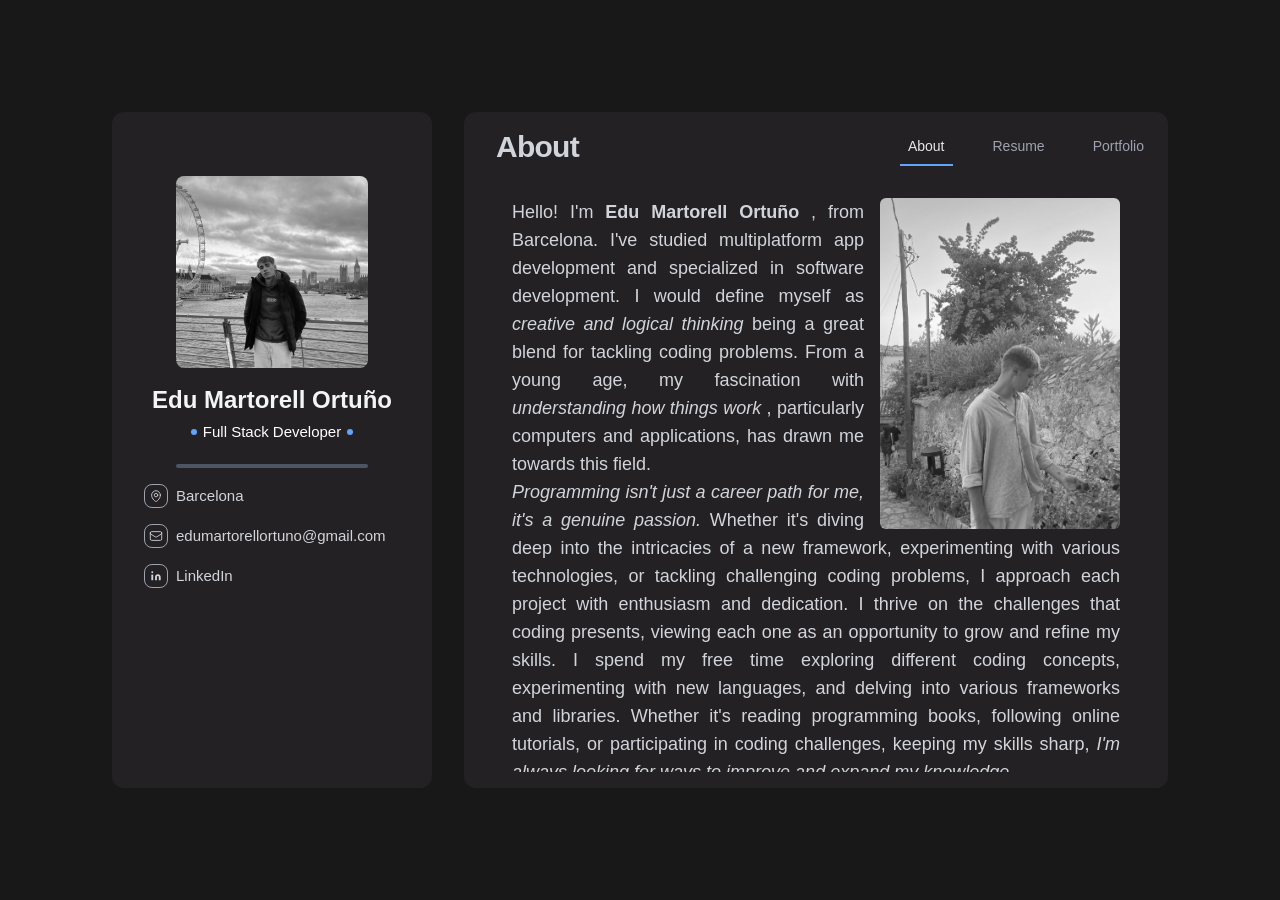
==== commit eca49fff: "RELEASE/2025-05-16" ====
--- a/index.html
+++ b/index.html
@@ -22,8 +22,8 @@
     <meta property="og:url" content="https://www.edumartorellortuno.com" />
     <meta property="og:type" content="website" />
     <meta itemprop="url" content="https://edumartorellortuno.com" />
-    <script type="module" crossorigin src="./assets/index-Dz6itnTf.js"></script>
-    <link rel="stylesheet" crossorigin href="./assets/index-BIg0wmoA.css">
+    <script type="module" crossorigin src="./assets/index-D5LiSDUN.js"></script>
+    <link rel="stylesheet" crossorigin href="./assets/index-C_nxU-op.css">
   </head>
   <body>
     <div id="app"></div>
--- a/assets/index-C_nxU-op.css
+++ b/assets/index-C_nxU-op.css
@@ -0,0 +1 @@
+:root{--vt-c-white: #ffffff;--vt-c-white-soft: #f8f8f8;--vt-c-white-mute: #f2f2f2;--vt-c-black: #181818;--vt-c-black-soft: #222222;--vt-c-black-mute: #282828;--vt-c-indigo: #2c3e50;--vt-c-divider-light-1: rgba(60, 60, 60, .29);--vt-c-divider-light-2: rgba(60, 60, 60, .12);--vt-c-divider-dark-1: rgba(84, 84, 84, .65);--vt-c-divider-dark-2: rgba(84, 84, 84, .48);--vt-c-text-light-1: var(--vt-c-indigo);--vt-c-text-light-2: rgba(60, 60, 60, .66);--vt-c-text-dark-1: var(--vt-c-white);--vt-c-text-dark-2: rgba(235, 235, 235, .64)}:root{--color-background: var(--vt-c-white);--color-background-soft: var(--vt-c-white-soft);--color-background-mute: var(--vt-c-white-mute);--color-border: var(--vt-c-divider-light-2);--color-border-hover: var(--vt-c-divider-light-1);--color-heading: var(--vt-c-text-light-1);--color-text: var(--vt-c-text-light-1);--section-gap: 160px}@media (prefers-color-scheme: dark){:root{--color-background: var(--vt-c-black);--color-background-soft: var(--vt-c-black-soft);--color-background-mute: var(--vt-c-black-mute);--color-border: var(--vt-c-divider-dark-2);--color-border-hover: var(--vt-c-divider-dark-1);--color-heading: var(--vt-c-text-dark-1);--color-text: var(--vt-c-text-dark-2)}}body{min-height:100vh;color:var(--color-text);background:#181818;transition:color .5s,background-color .5s;line-height:1.6;font-family:Inter,-apple-system,BlinkMacSystemFont,Segoe UI,Roboto,Oxygen,Ubuntu,Cantarell,Fira Sans,Droid Sans,Helvetica Neue,sans-serif;font-size:15px;text-rendering:optimizeLegibility;-webkit-font-smoothing:antialiased;-moz-osx-font-smoothing:grayscale}@layer tailwind-base,tailwind-utilities;@layer tailwind-base{*,:before,:after{--tw-border-spacing-x: 0;--tw-border-spacing-y: 0;--tw-translate-x: 0;--tw-translate-y: 0;--tw-rotate: 0;--tw-skew-x: 0;--tw-skew-y: 0;--tw-scale-x: 1;--tw-scale-y: 1;--tw-pan-x: ;--tw-pan-y: ;--tw-pinch-zoom: ;--tw-scroll-snap-strictness: proximity;--tw-gradient-from-position: ;--tw-gradient-via-position: ;--tw-gradient-to-position: ;--tw-ordinal: ;--tw-slashed-zero: ;--tw-numeric-figure: ;--tw-numeric-spacing: ;--tw-numeric-fraction: ;--tw-ring-inset: ;--tw-ring-offset-width: 0px;--tw-ring-offset-color: #fff;--tw-ring-color: rgb(59 130 246 / .5);--tw-ring-offset-shadow: 0 0 #0000;--tw-ring-shadow: 0 0 #0000;--tw-shadow: 0 0 #0000;--tw-shadow-colored: 0 0 #0000;--tw-blur: ;--tw-brightness: ;--tw-contrast: ;--tw-grayscale: ;--tw-hue-rotate: ;--tw-invert: ;--tw-saturate: ;--tw-sepia: ;--tw-drop-shadow: ;--tw-backdrop-blur: ;--tw-backdrop-brightness: ;--tw-backdrop-contrast: ;--tw-backdrop-grayscale: ;--tw-backdrop-hue-rotate: ;--tw-backdrop-invert: ;--tw-backdrop-opacity: ;--tw-backdrop-saturate: ;--tw-backdrop-sepia: ;--tw-contain-size: ;--tw-contain-layout: ;--tw-contain-paint: ;--tw-contain-style: }::backdrop{--tw-border-spacing-x: 0;--tw-border-spacing-y: 0;--tw-translate-x: 0;--tw-translate-y: 0;--tw-rotate: 0;--tw-skew-x: 0;--tw-skew-y: 0;--tw-scale-x: 1;--tw-scale-y: 1;--tw-pan-x: ;--tw-pan-y: ;--tw-pinch-zoom: ;--tw-scroll-snap-strictness: proximity;--tw-gradient-from-position: ;--tw-gradient-via-position: ;--tw-gradient-to-position: ;--tw-ordinal: ;--tw-slashed-zero: ;--tw-numeric-figure: ;--tw-numeric-spacing: ;--tw-numeric-fraction: ;--tw-ring-inset: ;--tw-ring-offset-width: 0px;--tw-ring-offset-color: #fff;--tw-ring-color: rgb(59 130 246 / .5);--tw-ring-offset-shadow: 0 0 #0000;--tw-ring-shadow: 0 0 #0000;--tw-shadow: 0 0 #0000;--tw-shadow-colored: 0 0 #0000;--tw-blur: ;--tw-brightness: ;--tw-contrast: ;--tw-grayscale: ;--tw-hue-rotate: ;--tw-invert: ;--tw-saturate: ;--tw-sepia: ;--tw-drop-shadow: ;--tw-backdrop-blur: ;--tw-backdrop-brightness: ;--tw-backdrop-contrast: ;--tw-backdrop-grayscale: ;--tw-backdrop-hue-rotate: ;--tw-backdrop-invert: ;--tw-backdrop-opacity: ;--tw-backdrop-saturate: ;--tw-backdrop-sepia: ;--tw-contain-size: ;--tw-contain-layout: ;--tw-contain-paint: ;--tw-contain-style: }*,:before,:after{box-sizing:border-box;border-width:0;border-style:solid;border-color:#e5e7eb}:before,:after{--tw-content: ""}html,:host{line-height:1.5;-webkit-text-size-adjust:100%;-moz-tab-size:4;-o-tab-size:4;tab-size:4;font-family:ui-sans-serif,system-ui,sans-serif,"Apple Color Emoji","Segoe UI Emoji",Segoe UI Symbol,"Noto Color Emoji";font-feature-settings:normal;font-variation-settings:normal;-webkit-tap-highlight-color:transparent}body{margin:0;line-height:inherit}hr{height:0;color:inherit;border-top-width:1px}abbr:where([title]){-webkit-text-decoration:underline dotted;text-decoration:underline dotted}h1,h2,h3,h4,h5,h6{font-size:inherit;font-weight:inherit}a{color:inherit;text-decoration:inherit}b,strong{font-weight:bolder}code,kbd,samp,pre{font-family:ui-monospace,SFMono-Regular,Menlo,Monaco,Consolas,Liberation Mono,Courier New,monospace;font-feature-settings:normal;font-variation-settings:normal;font-size:1em}small{font-size:80%}sub,sup{font-size:75%;line-height:0;position:relative;vertical-align:baseline}sub{bottom:-.25em}sup{top:-.5em}table{text-indent:0;border-color:inherit;border-collapse:collapse}button,input,optgroup,select,textarea{font-family:inherit;font-feature-settings:inherit;font-variation-settings:inherit;font-size:100%;font-weight:inherit;line-height:inherit;letter-spacing:inherit;color:inherit;margin:0;padding:0}button,select{text-transform:none}button,input:where([type=button]),input:where([type=reset]),input:where([type=submit]){-webkit-appearance:button;background-color:transparent;background-image:none}:-moz-focusring{outline:auto}:-moz-ui-invalid{box-shadow:none}progress{vertical-align:baseline}::-webkit-inner-spin-button,::-webkit-outer-spin-button{height:auto}[type=search]{-webkit-appearance:textfield;outline-offset:-2px}::-webkit-search-decoration{-webkit-appearance:none}::-webkit-file-upload-button{-webkit-appearance:button;font:inherit}summary{display:list-item}blockquote,dl,dd,h1,h2,h3,h4,h5,h6,hr,figure,p,pre{margin:0}fieldset{margin:0;padding:0}legend{padding:0}ol,ul,menu{list-style:none;margin:0;padding:0}dialog{padding:0}textarea{resize:vertical}input::-moz-placeholder,textarea::-moz-placeholder{opacity:1;color:#9ca3af}input::placeholder,textarea::placeholder{opacity:1;color:#9ca3af}button,[role=button]{cursor:pointer}:disabled{cursor:default}img,svg,video,canvas,audio,iframe,embed,object{display:block;vertical-align:middle}img,video{max-width:100%;height:auto}[hidden]:where(:not([hidden=until-found])){display:none}}@layer tailwind-utilities{.absolute{position:absolute}.relative{position:relative}.-bottom-6{bottom:-1.5rem}.bottom-2{bottom:.5rem}.left-0{left:0}.right-8{right:2rem}.top-0{top:0}.z-20{z-index:20}.float-start{float:inline-start}.float-right{float:right}.m-4{margin:1rem}.mx-12{margin-left:3rem;margin-right:3rem}.mx-auto{margin-left:auto;margin-right:auto}.my-4{margin-top:1rem;margin-bottom:1rem}.mt-0{margin-top:0}.mt-12{margin-top:3rem}.mt-2{margin-top:.5rem}.mt-4{margin-top:1rem}.block{display:block}.flex{display:flex}.inline-flex{display:inline-flex}.flow-root{display:flow-root}.grid{display:grid}.aspect-square{aspect-ratio:1 / 1}.h-1{height:.25rem}.h-1\.5{height:.375rem}.h-16{height:4rem}.h-2\.5{height:.625rem}.h-3{height:.75rem}.h-6{height:1.5rem}.h-64{height:16rem}.h-full{height:100%}.h-min{height:-moz-min-content;height:min-content}.h-screen{height:100vh}.h-svh{height:100svh}.min-h-dvh{min-height:100dvh}.w-1\.5{width:.375rem}.w-16{width:4rem}.w-2\.5{width:.625rem}.w-2\/3{width:66.666667%}.w-24{width:6rem}.w-3{width:.75rem}.w-32{width:8rem}.w-6{width:1.5rem}.w-64{width:16rem}.w-72{width:18rem}.w-full{width:100%}.w-px{width:1px}.max-w-64{max-width:16rem}.flex-1{flex:1 1 0%}.flex-none{flex:none}.shrink-0{flex-shrink:0}.grow{flex-grow:1}.basis-80{flex-basis:20rem}.border-collapse{border-collapse:collapse}.border-separate{border-collapse:separate}.border-spacing-0{--tw-border-spacing-x: 0px;--tw-border-spacing-y: 0px;border-spacing:var(--tw-border-spacing-x) var(--tw-border-spacing-y)}.border-spacing-0\.5{--tw-border-spacing-x: .125rem;--tw-border-spacing-y: .125rem;border-spacing:var(--tw-border-spacing-x) var(--tw-border-spacing-y)}.border-spacing-1{--tw-border-spacing-x: .25rem;--tw-border-spacing-y: .25rem;border-spacing:var(--tw-border-spacing-x) var(--tw-border-spacing-y)}.border-spacing-1\.5{--tw-border-spacing-x: .375rem;--tw-border-spacing-y: .375rem;border-spacing:var(--tw-border-spacing-x) var(--tw-border-spacing-y)}.border-spacing-10{--tw-border-spacing-x: 2.5rem;--tw-border-spacing-y: 2.5rem;border-spacing:var(--tw-border-spacing-x) var(--tw-border-spacing-y)}.border-spacing-11{--tw-border-spacing-x: 2.75rem;--tw-border-spacing-y: 2.75rem;border-spacing:var(--tw-border-spacing-x) var(--tw-border-spacing-y)}.border-spacing-12{--tw-border-spacing-x: 3rem;--tw-border-spacing-y: 3rem;border-spacing:var(--tw-border-spacing-x) var(--tw-border-spacing-y)}.border-spacing-14{--tw-border-spacing-x: 3.5rem;--tw-border-spacing-y: 3.5rem;border-spacing:var(--tw-border-spacing-x) var(--tw-border-spacing-y)}.border-spacing-16{--tw-border-spacing-x: 4rem;--tw-border-spacing-y: 4rem;border-spacing:var(--tw-border-spacing-x) var(--tw-border-spacing-y)}.border-spacing-2{--tw-border-spacing-x: .5rem;--tw-border-spacing-y: .5rem;border-spacing:var(--tw-border-spacing-x) var(--tw-border-spacing-y)}.border-spacing-2\.5{--tw-border-spacing-x: .625rem;--tw-border-spacing-y: .625rem;border-spacing:var(--tw-border-spacing-x) var(--tw-border-spacing-y)}.border-spacing-20{--tw-border-spacing-x: 5rem;--tw-border-spacing-y: 5rem;border-spacing:var(--tw-border-spacing-x) var(--tw-border-spacing-y)}.border-spacing-24{--tw-border-spacing-x: 6rem;--tw-border-spacing-y: 6rem;border-spacing:var(--tw-border-spacing-x) var(--tw-border-spacing-y)}.border-spacing-28{--tw-border-spacing-x: 7rem;--tw-border-spacing-y: 7rem;border-spacing:var(--tw-border-spacing-x) var(--tw-border-spacing-y)}.border-spacing-3{--tw-border-spacing-x: .75rem;--tw-border-spacing-y: .75rem;border-spacing:var(--tw-border-spacing-x) var(--tw-border-spacing-y)}.border-spacing-3\.5{--tw-border-spacing-x: .875rem;--tw-border-spacing-y: .875rem;border-spacing:var(--tw-border-spacing-x) var(--tw-border-spacing-y)}.border-spacing-32{--tw-border-spacing-x: 8rem;--tw-border-spacing-y: 8rem;border-spacing:var(--tw-border-spacing-x) var(--tw-border-spacing-y)}.border-spacing-36{--tw-border-spacing-x: 9rem;--tw-border-spacing-y: 9rem;border-spacing:var(--tw-border-spacing-x) var(--tw-border-spacing-y)}.border-spacing-4{--tw-border-spacing-x: 1rem;--tw-border-spacing-y: 1rem;border-spacing:var(--tw-border-spacing-x) var(--tw-border-spacing-y)}.border-spacing-40{--tw-border-spacing-x: 10rem;--tw-border-spacing-y: 10rem;border-spacing:var(--tw-border-spacing-x) var(--tw-border-spacing-y)}.border-spacing-44{--tw-border-spacing-x: 11rem;--tw-border-spacing-y: 11rem;border-spacing:var(--tw-border-spacing-x) var(--tw-border-spacing-y)}.border-spacing-48{--tw-border-spacing-x: 12rem;--tw-border-spacing-y: 12rem;border-spacing:var(--tw-border-spacing-x) var(--tw-border-spacing-y)}.border-spacing-5{--tw-border-spacing-x: 1.25rem;--tw-border-spacing-y: 1.25rem;border-spacing:var(--tw-border-spacing-x) var(--tw-border-spacing-y)}.border-spacing-52{--tw-border-spacing-x: 13rem;--tw-border-spacing-y: 13rem;border-spacing:var(--tw-border-spacing-x) var(--tw-border-spacing-y)}.border-spacing-56{--tw-border-spacing-x: 14rem;--tw-border-spacing-y: 14rem;border-spacing:var(--tw-border-spacing-x) var(--tw-border-spacing-y)}.border-spacing-6{--tw-border-spacing-x: 1.5rem;--tw-border-spacing-y: 1.5rem;border-spacing:var(--tw-border-spacing-x) var(--tw-border-spacing-y)}.border-spacing-60{--tw-border-spacing-x: 15rem;--tw-border-spacing-y: 15rem;border-spacing:var(--tw-border-spacing-x) var(--tw-border-spacing-y)}.border-spacing-64{--tw-border-spacing-x: 16rem;--tw-border-spacing-y: 16rem;border-spacing:var(--tw-border-spacing-x) var(--tw-border-spacing-y)}.border-spacing-7{--tw-border-spacing-x: 1.75rem;--tw-border-spacing-y: 1.75rem;border-spacing:var(--tw-border-spacing-x) var(--tw-border-spacing-y)}.border-spacing-72{--tw-border-spacing-x: 18rem;--tw-border-spacing-y: 18rem;border-spacing:var(--tw-border-spacing-x) var(--tw-border-spacing-y)}.border-spacing-8{--tw-border-spacing-x: 2rem;--tw-border-spacing-y: 2rem;border-spacing:var(--tw-border-spacing-x) var(--tw-border-spacing-y)}.border-spacing-80{--tw-border-spacing-x: 20rem;--tw-border-spacing-y: 20rem;border-spacing:var(--tw-border-spacing-x) var(--tw-border-spacing-y)}.border-spacing-9{--tw-border-spacing-x: 2.25rem;--tw-border-spacing-y: 2.25rem;border-spacing:var(--tw-border-spacing-x) var(--tw-border-spacing-y)}.border-spacing-96{--tw-border-spacing-x: 24rem;--tw-border-spacing-y: 24rem;border-spacing:var(--tw-border-spacing-x) var(--tw-border-spacing-y)}.border-spacing-px{--tw-border-spacing-x: 1px;--tw-border-spacing-y: 1px;border-spacing:var(--tw-border-spacing-x) var(--tw-border-spacing-y)}.border-spacing-x-0{--tw-border-spacing-x: 0px;border-spacing:var(--tw-border-spacing-x) var(--tw-border-spacing-y)}.border-spacing-x-0\.5{--tw-border-spacing-x: .125rem;border-spacing:var(--tw-border-spacing-x) var(--tw-border-spacing-y)}.border-spacing-x-1{--tw-border-spacing-x: .25rem;border-spacing:var(--tw-border-spacing-x) var(--tw-border-spacing-y)}.border-spacing-x-1\.5{--tw-border-spacing-x: .375rem;border-spacing:var(--tw-border-spacing-x) var(--tw-border-spacing-y)}.border-spacing-x-10{--tw-border-spacing-x: 2.5rem;border-spacing:var(--tw-border-spacing-x) var(--tw-border-spacing-y)}.border-spacing-x-11{--tw-border-spacing-x: 2.75rem;border-spacing:var(--tw-border-spacing-x) var(--tw-border-spacing-y)}.border-spacing-x-12{--tw-border-spacing-x: 3rem;border-spacing:var(--tw-border-spacing-x) var(--tw-border-spacing-y)}.border-spacing-x-14{--tw-border-spacing-x: 3.5rem;border-spacing:var(--tw-border-spacing-x) var(--tw-border-spacing-y)}.border-spacing-x-16{--tw-border-spacing-x: 4rem;border-spacing:var(--tw-border-spacing-x) var(--tw-border-spacing-y)}.border-spacing-x-2{--tw-border-spacing-x: .5rem;border-spacing:var(--tw-border-spacing-x) var(--tw-border-spacing-y)}.border-spacing-x-2\.5{--tw-border-spacing-x: .625rem;border-spacing:var(--tw-border-spacing-x) var(--tw-border-spacing-y)}.border-spacing-x-20{--tw-border-spacing-x: 5rem;border-spacing:var(--tw-border-spacing-x) var(--tw-border-spacing-y)}.border-spacing-x-24{--tw-border-spacing-x: 6rem;border-spacing:var(--tw-border-spacing-x) var(--tw-border-spacing-y)}.border-spacing-x-28{--tw-border-spacing-x: 7rem;border-spacing:var(--tw-border-spacing-x) var(--tw-border-spacing-y)}.border-spacing-x-3{--tw-border-spacing-x: .75rem;border-spacing:var(--tw-border-spacing-x) var(--tw-border-spacing-y)}.border-spacing-x-3\.5{--tw-border-spacing-x: .875rem;border-spacing:var(--tw-border-spacing-x) var(--tw-border-spacing-y)}.border-spacing-x-32{--tw-border-spacing-x: 8rem;border-spacing:var(--tw-border-spacing-x) var(--tw-border-spacing-y)}.border-spacing-x-36{--tw-border-spacing-x: 9rem;border-spacing:var(--tw-border-spacing-x) var(--tw-border-spacing-y)}.border-spacing-x-4{--tw-border-spacing-x: 1rem;border-spacing:var(--tw-border-spacing-x) var(--tw-border-spacing-y)}.border-spacing-x-40{--tw-border-spacing-x: 10rem;border-spacing:var(--tw-border-spacing-x) var(--tw-border-spacing-y)}.border-spacing-x-44{--tw-border-spacing-x: 11rem;border-spacing:var(--tw-border-spacing-x) var(--tw-border-spacing-y)}.border-spacing-x-48{--tw-border-spacing-x: 12rem;border-spacing:var(--tw-border-spacing-x) var(--tw-border-spacing-y)}.border-spacing-x-5{--tw-border-spacing-x: 1.25rem;border-spacing:var(--tw-border-spacing-x) var(--tw-border-spacing-y)}.border-spacing-x-52{--tw-border-spacing-x: 13rem;border-spacing:var(--tw-border-spacing-x) var(--tw-border-spacing-y)}.border-spacing-x-56{--tw-border-spacing-x: 14rem;border-spacing:var(--tw-border-spacing-x) var(--tw-border-spacing-y)}.border-spacing-x-6{--tw-border-spacing-x: 1.5rem;border-spacing:var(--tw-border-spacing-x) var(--tw-border-spacing-y)}.border-spacing-x-60{--tw-border-spacing-x: 15rem;border-spacing:var(--tw-border-spacing-x) var(--tw-border-spacing-y)}.border-spacing-x-64{--tw-border-spacing-x: 16rem;border-spacing:var(--tw-border-spacing-x) var(--tw-border-spacing-y)}.border-spacing-x-7{--tw-border-spacing-x: 1.75rem;border-spacing:var(--tw-border-spacing-x) var(--tw-border-spacing-y)}.border-spacing-x-72{--tw-border-spacing-x: 18rem;border-spacing:var(--tw-border-spacing-x) var(--tw-border-spacing-y)}.border-spacing-x-8{--tw-border-spacing-x: 2rem;border-spacing:var(--tw-border-spacing-x) var(--tw-border-spacing-y)}.border-spacing-x-80{--tw-border-spacing-x: 20rem;border-spacing:var(--tw-border-spacing-x) var(--tw-border-spacing-y)}.border-spacing-x-9{--tw-border-spacing-x: 2.25rem;border-spacing:var(--tw-border-spacing-x) var(--tw-border-spacing-y)}.border-spacing-x-96{--tw-border-spacing-x: 24rem;border-spacing:var(--tw-border-spacing-x) var(--tw-border-spacing-y)}.border-spacing-x-px{--tw-border-spacing-x: 1px;border-spacing:var(--tw-border-spacing-x) var(--tw-border-spacing-y)}.border-spacing-y-0{--tw-border-spacing-y: 0px;border-spacing:var(--tw-border-spacing-x) var(--tw-border-spacing-y)}.border-spacing-y-0\.5{--tw-border-spacing-y: .125rem;border-spacing:var(--tw-border-spacing-x) var(--tw-border-spacing-y)}.border-spacing-y-1{--tw-border-spacing-y: .25rem;border-spacing:var(--tw-border-spacing-x) var(--tw-border-spacing-y)}.border-spacing-y-1\.5{--tw-border-spacing-y: .375rem;border-spacing:var(--tw-border-spacing-x) var(--tw-border-spacing-y)}.border-spacing-y-10{--tw-border-spacing-y: 2.5rem;border-spacing:var(--tw-border-spacing-x) var(--tw-border-spacing-y)}.border-spacing-y-11{--tw-border-spacing-y: 2.75rem;border-spacing:var(--tw-border-spacing-x) var(--tw-border-spacing-y)}.border-spacing-y-12{--tw-border-spacing-y: 3rem;border-spacing:var(--tw-border-spacing-x) var(--tw-border-spacing-y)}.border-spacing-y-14{--tw-border-spacing-y: 3.5rem;border-spacing:var(--tw-border-spacing-x) var(--tw-border-spacing-y)}.border-spacing-y-16{--tw-border-spacing-y: 4rem;border-spacing:var(--tw-border-spacing-x) var(--tw-border-spacing-y)}.border-spacing-y-2{--tw-border-spacing-y: .5rem;border-spacing:var(--tw-border-spacing-x) var(--tw-border-spacing-y)}.border-spacing-y-2\.5{--tw-border-spacing-y: .625rem;border-spacing:var(--tw-border-spacing-x) var(--tw-border-spacing-y)}.border-spacing-y-20{--tw-border-spacing-y: 5rem;border-spacing:var(--tw-border-spacing-x) var(--tw-border-spacing-y)}.border-spacing-y-24{--tw-border-spacing-y: 6rem;border-spacing:var(--tw-border-spacing-x) var(--tw-border-spacing-y)}.border-spacing-y-28{--tw-border-spacing-y: 7rem;border-spacing:var(--tw-border-spacing-x) var(--tw-border-spacing-y)}.border-spacing-y-3{--tw-border-spacing-y: .75rem;border-spacing:var(--tw-border-spacing-x) var(--tw-border-spacing-y)}.border-spacing-y-3\.5{--tw-border-spacing-y: .875rem;border-spacing:var(--tw-border-spacing-x) var(--tw-border-spacing-y)}.border-spacing-y-32{--tw-border-spacing-y: 8rem;border-spacing:var(--tw-border-spacing-x) var(--tw-border-spacing-y)}.border-spacing-y-36{--tw-border-spacing-y: 9rem;border-spacing:var(--tw-border-spacing-x) var(--tw-border-spacing-y)}.border-spacing-y-4{--tw-border-spacing-y: 1rem;border-spacing:var(--tw-border-spacing-x) var(--tw-border-spacing-y)}.border-spacing-y-40{--tw-border-spacing-y: 10rem;border-spacing:var(--tw-border-spacing-x) var(--tw-border-spacing-y)}.border-spacing-y-44{--tw-border-spacing-y: 11rem;border-spacing:var(--tw-border-spacing-x) var(--tw-border-spacing-y)}.border-spacing-y-48{--tw-border-spacing-y: 12rem;border-spacing:var(--tw-border-spacing-x) var(--tw-border-spacing-y)}.border-spacing-y-5{--tw-border-spacing-y: 1.25rem;border-spacing:var(--tw-border-spacing-x) var(--tw-border-spacing-y)}.border-spacing-y-52{--tw-border-spacing-y: 13rem;border-spacing:var(--tw-border-spacing-x) var(--tw-border-spacing-y)}.border-spacing-y-56{--tw-border-spacing-y: 14rem;border-spacing:var(--tw-border-spacing-x) var(--tw-border-spacing-y)}.border-spacing-y-6{--tw-border-spacing-y: 1.5rem;border-spacing:var(--tw-border-spacing-x) var(--tw-border-spacing-y)}.border-spacing-y-60{--tw-border-spacing-y: 15rem;border-spacing:var(--tw-border-spacing-x) var(--tw-border-spacing-y)}.border-spacing-y-64{--tw-border-spacing-y: 16rem;border-spacing:var(--tw-border-spacing-x) var(--tw-border-spacing-y)}.border-spacing-y-7{--tw-border-spacing-y: 1.75rem;border-spacing:var(--tw-border-spacing-x) var(--tw-border-spacing-y)}.border-spacing-y-72{--tw-border-spacing-y: 18rem;border-spacing:var(--tw-border-spacing-x) var(--tw-border-spacing-y)}.border-spacing-y-8{--tw-border-spacing-y: 2rem;border-spacing:var(--tw-border-spacing-x) var(--tw-border-spacing-y)}.border-spacing-y-80{--tw-border-spacing-y: 20rem;border-spacing:var(--tw-border-spacing-x) var(--tw-border-spacing-y)}.border-spacing-y-9{--tw-border-spacing-y: 2.25rem;border-spacing:var(--tw-border-spacing-x) var(--tw-border-spacing-y)}.border-spacing-y-96{--tw-border-spacing-y: 24rem;border-spacing:var(--tw-border-spacing-x) var(--tw-border-spacing-y)}.border-spacing-y-px{--tw-border-spacing-y: 1px;border-spacing:var(--tw-border-spacing-x) var(--tw-border-spacing-y)}.rotate-90{--tw-rotate: 90deg;transform:translate(var(--tw-translate-x),var(--tw-translate-y)) rotate(var(--tw-rotate)) skew(var(--tw-skew-x)) skewY(var(--tw-skew-y)) scaleX(var(--tw-scale-x)) scaleY(var(--tw-scale-y))}@keyframes ping{75%,to{transform:scale(2);opacity:0}}.animate-ping{animation:ping 1s cubic-bezier(0,0,.2,1) infinite}.cursor-context-menu{cursor:context-menu}.select-none{-webkit-user-select:none;-moz-user-select:none;user-select:none}.snap-y{scroll-snap-type:y var(--tw-scroll-snap-strictness)}.snap-mandatory{--tw-scroll-snap-strictness: mandatory}.snap-start{scroll-snap-align:start}.snap-center{scroll-snap-align:center}.grid-cols-\[5rem_1fr\]{grid-template-columns:5rem 1fr}.flex-row{flex-direction:row}.flex-col{flex-direction:column}.flex-col-reverse{flex-direction:column-reverse}.flex-wrap{flex-wrap:wrap}.place-content-center{place-content:center}.items-center{align-items:center}.justify-center{justify-content:center}.justify-between{justify-content:space-between}.gap-1{gap:.25rem}.gap-2{gap:.5rem}.gap-4{gap:1rem}.gap-8{gap:2rem}.gap-x-1\.5{-moz-column-gap:.375rem;column-gap:.375rem}.gap-x-4{-moz-column-gap:1rem;column-gap:1rem}.space-x-8>:not([hidden])~:not([hidden]){--tw-space-x-reverse: 0;margin-right:calc(2rem * var(--tw-space-x-reverse));margin-left:calc(2rem * calc(1 - var(--tw-space-x-reverse)))}.space-y-10>:not([hidden])~:not([hidden]){--tw-space-y-reverse: 0;margin-top:calc(2.5rem * calc(1 - var(--tw-space-y-reverse)));margin-bottom:calc(2.5rem * var(--tw-space-y-reverse))}.space-y-6>:not([hidden])~:not([hidden]){--tw-space-y-reverse: 0;margin-top:calc(1.5rem * calc(1 - var(--tw-space-y-reverse)));margin-bottom:calc(1.5rem * var(--tw-space-y-reverse))}.overflow-hidden{overflow:hidden}.overflow-scroll{overflow:scroll}.overflow-y-scroll{overflow-y:scroll}.scroll-smooth{scroll-behavior:smooth}.text-ellipsis{text-overflow:ellipsis}.text-clip{text-overflow:clip}.text-wrap{text-wrap:wrap}.text-nowrap{text-wrap:nowrap}.text-balance{text-wrap:balance}.text-pretty{text-wrap:pretty}.rounded{border-radius:.25rem}.rounded-full{border-radius:9999px}.rounded-lg{border-radius:.5rem}.rounded-md{border-radius:.375rem}.rounded-sm{border-radius:.125rem}.border{border-width:1px}.border-0{border-width:0px}.border-2{border-width:2px}.border-4{border-width:4px}.border-8{border-width:8px}.border-x{border-left-width:1px;border-right-width:1px}.border-x-0{border-left-width:0px;border-right-width:0px}.border-x-2{border-left-width:2px;border-right-width:2px}.border-x-4{border-left-width:4px;border-right-width:4px}.border-x-8{border-left-width:8px;border-right-width:8px}.border-y{border-top-width:1px;border-bottom-width:1px}.border-y-0{border-top-width:0px;border-bottom-width:0px}.border-y-2{border-top-width:2px;border-bottom-width:2px}.border-y-4{border-top-width:4px;border-bottom-width:4px}.border-y-8{border-top-width:8px;border-bottom-width:8px}.border-b{border-bottom-width:1px}.border-b-0{border-bottom-width:0px}.border-b-2{border-bottom-width:2px}.border-b-4{border-bottom-width:4px}.border-b-8{border-bottom-width:8px}.border-e{border-inline-end-width:1px}.border-e-0{border-inline-end-width:0px}.border-e-2{border-inline-end-width:2px}.border-e-4{border-inline-end-width:4px}.border-e-8{border-inline-end-width:8px}.border-l{border-left-width:1px}.border-l-0{border-left-width:0px}.border-l-2{border-left-width:2px}.border-l-4{border-left-width:4px}.border-l-8{border-left-width:8px}.border-r{border-right-width:1px}.border-r-0{border-right-width:0px}.border-r-2{border-right-width:2px}.border-r-4{border-right-width:4px}.border-r-8{border-right-width:8px}.border-s{border-inline-start-width:1px}.border-s-0{border-inline-start-width:0px}.border-s-2{border-inline-start-width:2px}.border-s-4{border-inline-start-width:4px}.border-s-8{border-inline-start-width:8px}.border-t{border-top-width:1px}.border-t-0{border-top-width:0px}.border-t-2{border-top-width:2px}.border-t-4{border-top-width:4px}.border-t-8{border-top-width:8px}.border-solid{border-style:solid}.border-dashed{border-style:dashed}.border-dotted{border-style:dotted}.border-double{border-style:double}.border-hidden{border-style:hidden}.border-none{border-style:none}.border-amber-100{--tw-border-opacity: 1;border-color:rgb(254 243 199 / var(--tw-border-opacity, 1))}.border-amber-100\/0{border-color:#fef3c700}.border-amber-100\/10{border-color:#fef3c71a}.border-amber-100\/100{border-color:#fef3c7}.border-amber-100\/15{border-color:#fef3c726}.border-amber-100\/20{border-color:#fef3c733}.border-amber-100\/25{border-color:#fef3c740}.border-amber-100\/30{border-color:#fef3c74d}.border-amber-100\/35{border-color:#fef3c759}.border-amber-100\/40{border-color:#fef3c766}.border-amber-100\/45{border-color:#fef3c773}.border-amber-100\/5{border-color:#fef3c70d}.border-amber-100\/50{border-color:#fef3c780}.border-amber-100\/55{border-color:#fef3c78c}.border-amber-100\/60{border-color:#fef3c799}.border-amber-100\/65{border-color:#fef3c7a6}.border-amber-100\/70{border-color:#fef3c7b3}.border-amber-100\/75{border-color:#fef3c7bf}.border-amber-100\/80{border-color:#fef3c7cc}.border-amber-100\/85{border-color:#fef3c7d9}.border-amber-100\/90{border-color:#fef3c7e6}.border-amber-100\/95{border-color:#fef3c7f2}.border-amber-200{--tw-border-opacity: 1;border-color:rgb(253 230 138 / var(--tw-border-opacity, 1))}.border-amber-200\/0{border-color:#fde68a00}.border-amber-200\/10{border-color:#fde68a1a}.border-amber-200\/100{border-color:#fde68a}.border-amber-200\/15{border-color:#fde68a26}.border-amber-200\/20{border-color:#fde68a33}.border-amber-200\/25{border-color:#fde68a40}.border-amber-200\/30{border-color:#fde68a4d}.border-amber-200\/35{border-color:#fde68a59}.border-amber-200\/40{border-color:#fde68a66}.border-amber-200\/45{border-color:#fde68a73}.border-amber-200\/5{border-color:#fde68a0d}.border-amber-200\/50{border-color:#fde68a80}.border-amber-200\/55{border-color:#fde68a8c}.border-amber-200\/60{border-color:#fde68a99}.border-amber-200\/65{border-color:#fde68aa6}.border-amber-200\/70{border-color:#fde68ab3}.border-amber-200\/75{border-color:#fde68abf}.border-amber-200\/80{border-color:#fde68acc}.border-amber-200\/85{border-color:#fde68ad9}.border-amber-200\/90{border-color:#fde68ae6}.border-amber-200\/95{border-color:#fde68af2}.border-amber-300{--tw-border-opacity: 1;border-color:rgb(252 211 77 / var(--tw-border-opacity, 1))}.border-amber-300\/0{border-color:#fcd34d00}.border-amber-300\/10{border-color:#fcd34d1a}.border-amber-300\/100{border-color:#fcd34d}.border-amber-300\/15{border-color:#fcd34d26}.border-amber-300\/20{border-color:#fcd34d33}.border-amber-300\/25{border-color:#fcd34d40}.border-amber-300\/30{border-color:#fcd34d4d}.border-amber-300\/35{border-color:#fcd34d59}.border-amber-300\/40{border-color:#fcd34d66}.border-amber-300\/45{border-color:#fcd34d73}.border-amber-300\/5{border-color:#fcd34d0d}.border-amber-300\/50{border-color:#fcd34d80}.border-amber-300\/55{border-color:#fcd34d8c}.border-amber-300\/60{border-color:#fcd34d99}.border-amber-300\/65{border-color:#fcd34da6}.border-amber-300\/70{border-color:#fcd34db3}.border-amber-300\/75{border-color:#fcd34dbf}.border-amber-300\/80{border-color:#fcd34dcc}.border-amber-300\/85{border-color:#fcd34dd9}.border-amber-300\/90{border-color:#fcd34de6}.border-amber-300\/95{border-color:#fcd34df2}.border-amber-400{--tw-border-opacity: 1;border-color:rgb(251 191 36 / var(--tw-border-opacity, 1))}.border-amber-400\/0{border-color:#fbbf2400}.border-amber-400\/10{border-color:#fbbf241a}.border-amber-400\/100{border-color:#fbbf24}.border-amber-400\/15{border-color:#fbbf2426}.border-amber-400\/20{border-color:#fbbf2433}.border-amber-400\/25{border-color:#fbbf2440}.border-amber-400\/30{border-color:#fbbf244d}.border-amber-400\/35{border-color:#fbbf2459}.border-amber-400\/40{border-color:#fbbf2466}.border-amber-400\/45{border-color:#fbbf2473}.border-amber-400\/5{border-color:#fbbf240d}.border-amber-400\/50{border-color:#fbbf2480}.border-amber-400\/55{border-color:#fbbf248c}.border-amber-400\/60{border-color:#fbbf2499}.border-amber-400\/65{border-color:#fbbf24a6}.border-amber-400\/70{border-color:#fbbf24b3}.border-amber-400\/75{border-color:#fbbf24bf}.border-amber-400\/80{border-color:#fbbf24cc}.border-amber-400\/85{border-color:#fbbf24d9}.border-amber-400\/90{border-color:#fbbf24e6}.border-amber-400\/95{border-color:#fbbf24f2}.border-amber-50{--tw-border-opacity: 1;border-color:rgb(255 251 235 / var(--tw-border-opacity, 1))}.border-amber-50\/0{border-color:#fffbeb00}.border-amber-50\/10{border-color:#fffbeb1a}.border-amber-50\/100{border-color:#fffbeb}.border-amber-50\/15{border-color:#fffbeb26}.border-amber-50\/20{border-color:#fffbeb33}.border-amber-50\/25{border-color:#fffbeb40}.border-amber-50\/30{border-color:#fffbeb4d}.border-amber-50\/35{border-color:#fffbeb59}.border-amber-50\/40{border-color:#fffbeb66}.border-amber-50\/45{border-color:#fffbeb73}.border-amber-50\/5{border-color:#fffbeb0d}.border-amber-50\/50{border-color:#fffbeb80}.border-amber-50\/55{border-color:#fffbeb8c}.border-amber-50\/60{border-color:#fffbeb99}.border-amber-50\/65{border-color:#fffbeba6}.border-amber-50\/70{border-color:#fffbebb3}.border-amber-50\/75{border-color:#fffbebbf}.border-amber-50\/80{border-color:#fffbebcc}.border-amber-50\/85{border-color:#fffbebd9}.border-amber-50\/90{border-color:#fffbebe6}.border-amber-50\/95{border-color:#fffbebf2}.border-amber-500{--tw-border-opacity: 1;border-color:rgb(245 158 11 / var(--tw-border-opacity, 1))}.border-amber-500\/0{border-color:#f59e0b00}.border-amber-500\/10{border-color:#f59e0b1a}.border-amber-500\/100{border-color:#f59e0b}.border-amber-500\/15{border-color:#f59e0b26}.border-amber-500\/20{border-color:#f59e0b33}.border-amber-500\/25{border-color:#f59e0b40}.border-amber-500\/30{border-color:#f59e0b4d}.border-amber-500\/35{border-color:#f59e0b59}.border-amber-500\/40{border-color:#f59e0b66}.border-amber-500\/45{border-color:#f59e0b73}.border-amber-500\/5{border-color:#f59e0b0d}.border-amber-500\/50{border-color:#f59e0b80}.border-amber-500\/55{border-color:#f59e0b8c}.border-amber-500\/60{border-color:#f59e0b99}.border-amber-500\/65{border-color:#f59e0ba6}.border-amber-500\/70{border-color:#f59e0bb3}.border-amber-500\/75{border-color:#f59e0bbf}.border-amber-500\/80{border-color:#f59e0bcc}.border-amber-500\/85{border-color:#f59e0bd9}.border-amber-500\/90{border-color:#f59e0be6}.border-amber-500\/95{border-color:#f59e0bf2}.border-amber-600{--tw-border-opacity: 1;border-color:rgb(217 119 6 / var(--tw-border-opacity, 1))}.border-amber-600\/0{border-color:#d9770600}.border-amber-600\/10{border-color:#d977061a}.border-amber-600\/100{border-color:#d97706}.border-amber-600\/15{border-color:#d9770626}.border-amber-600\/20{border-color:#d9770633}.border-amber-600\/25{border-color:#d9770640}.border-amber-600\/30{border-color:#d977064d}.border-amber-600\/35{border-color:#d9770659}.border-amber-600\/40{border-color:#d9770666}.border-amber-600\/45{border-color:#d9770673}.border-amber-600\/5{border-color:#d977060d}.border-amber-600\/50{border-color:#d9770680}.border-amber-600\/55{border-color:#d977068c}.border-amber-600\/60{border-color:#d9770699}.border-amber-600\/65{border-color:#d97706a6}.border-amber-600\/70{border-color:#d97706b3}.border-amber-600\/75{border-color:#d97706bf}.border-amber-600\/80{border-color:#d97706cc}.border-amber-600\/85{border-color:#d97706d9}.border-amber-600\/90{border-color:#d97706e6}.border-amber-600\/95{border-color:#d97706f2}.border-amber-700{--tw-border-opacity: 1;border-color:rgb(180 83 9 / var(--tw-border-opacity, 1))}.border-amber-700\/0{border-color:#b4530900}.border-amber-700\/10{border-color:#b453091a}.border-amber-700\/100{border-color:#b45309}.border-amber-700\/15{border-color:#b4530926}.border-amber-700\/20{border-color:#b4530933}.border-amber-700\/25{border-color:#b4530940}.border-amber-700\/30{border-color:#b453094d}.border-amber-700\/35{border-color:#b4530959}.border-amber-700\/40{border-color:#b4530966}.border-amber-700\/45{border-color:#b4530973}.border-amber-700\/5{border-color:#b453090d}.border-amber-700\/50{border-color:#b4530980}.border-amber-700\/55{border-color:#b453098c}.border-amber-700\/60{border-color:#b4530999}.border-amber-700\/65{border-color:#b45309a6}.border-amber-700\/70{border-color:#b45309b3}.border-amber-700\/75{border-color:#b45309bf}.border-amber-700\/80{border-color:#b45309cc}.border-amber-700\/85{border-color:#b45309d9}.border-amber-700\/90{border-color:#b45309e6}.border-amber-700\/95{border-color:#b45309f2}.border-amber-800{--tw-border-opacity: 1;border-color:rgb(146 64 14 / var(--tw-border-opacity, 1))}.border-amber-800\/0{border-color:#92400e00}.border-amber-800\/10{border-color:#92400e1a}.border-amber-800\/100{border-color:#92400e}.border-amber-800\/15{border-color:#92400e26}.border-amber-800\/20{border-color:#92400e33}.border-amber-800\/25{border-color:#92400e40}.border-amber-800\/30{border-color:#92400e4d}.border-amber-800\/35{border-color:#92400e59}.border-amber-800\/40{border-color:#92400e66}.border-amber-800\/45{border-color:#92400e73}.border-amber-800\/5{border-color:#92400e0d}.border-amber-800\/50{border-color:#92400e80}.border-amber-800\/55{border-color:#92400e8c}.border-amber-800\/60{border-color:#92400e99}.border-amber-800\/65{border-color:#92400ea6}.border-amber-800\/70{border-color:#92400eb3}.border-amber-800\/75{border-color:#92400ebf}.border-amber-800\/80{border-color:#92400ecc}.border-amber-800\/85{border-color:#92400ed9}.border-amber-800\/90{border-color:#92400ee6}.border-amber-800\/95{border-color:#92400ef2}.border-amber-900{--tw-border-opacity: 1;border-color:rgb(120 53 15 / var(--tw-border-opacity, 1))}.border-amber-900\/0{border-color:#78350f00}.border-amber-900\/10{border-color:#78350f1a}.border-amber-900\/100{border-color:#78350f}.border-amber-900\/15{border-color:#78350f26}.border-amber-900\/20{border-color:#78350f33}.border-amber-900\/25{border-color:#78350f40}.border-amber-900\/30{border-color:#78350f4d}.border-amber-900\/35{border-color:#78350f59}.border-amber-900\/40{border-color:#78350f66}.border-amber-900\/45{border-color:#78350f73}.border-amber-900\/5{border-color:#78350f0d}.border-amber-900\/50{border-color:#78350f80}.border-amber-900\/55{border-color:#78350f8c}.border-amber-900\/60{border-color:#78350f99}.border-amber-900\/65{border-color:#78350fa6}.border-amber-900\/70{border-color:#78350fb3}.border-amber-900\/75{border-color:#78350fbf}.border-amber-900\/80{border-color:#78350fcc}.border-amber-900\/85{border-color:#78350fd9}.border-amber-900\/90{border-color:#78350fe6}.border-amber-900\/95{border-color:#78350ff2}.border-amber-950{--tw-border-opacity: 1;border-color:rgb(69 26 3 / var(--tw-border-opacity, 1))}.border-amber-950\/0{border-color:#451a0300}.border-amber-950\/10{border-color:#451a031a}.border-amber-950\/100{border-color:#451a03}.border-amber-950\/15{border-color:#451a0326}.border-amber-950\/20{border-color:#451a0333}.border-amber-950\/25{border-color:#451a0340}.border-amber-950\/30{border-color:#451a034d}.border-amber-950\/35{border-color:#451a0359}.border-amber-950\/40{border-color:#451a0366}.border-amber-950\/45{border-color:#451a0373}.border-amber-950\/5{border-color:#451a030d}.border-amber-950\/50{border-color:#451a0380}.border-amber-950\/55{border-color:#451a038c}.border-amber-950\/60{border-color:#451a0399}.border-amber-950\/65{border-color:#451a03a6}.border-amber-950\/70{border-color:#451a03b3}.border-amber-950\/75{border-color:#451a03bf}.border-amber-950\/80{border-color:#451a03cc}.border-amber-950\/85{border-color:#451a03d9}.border-amber-950\/90{border-color:#451a03e6}.border-amber-950\/95{border-color:#451a03f2}.border-black{--tw-border-opacity: 1;border-color:rgb(0 0 0 / var(--tw-border-opacity, 1))}.border-black\/0{border-color:#0000}.border-black\/10{border-color:#0000001a}.border-black\/100{border-color:#000}.border-black\/15{border-color:#00000026}.border-black\/20{border-color:#0003}.border-black\/25{border-color:#00000040}.border-black\/30{border-color:#0000004d}.border-black\/35{border-color:#00000059}.border-black\/40{border-color:#0006}.border-black\/45{border-color:#00000073}.border-black\/5{border-color:#0000000d}.border-black\/50{border-color:#00000080}.border-black\/55{border-color:#0000008c}.border-black\/60{border-color:#0009}.border-black\/65{border-color:#000000a6}.border-black\/70{border-color:#000000b3}.border-black\/75{border-color:#000000bf}.border-black\/80{border-color:#000c}.border-black\/85{border-color:#000000d9}.border-black\/90{border-color:#000000e6}.border-black\/95{border-color:#000000f2}.border-blue-100{--tw-border-opacity: 1;border-color:rgb(219 234 254 / var(--tw-border-opacity, 1))}.border-blue-100\/0{border-color:#dbeafe00}.border-blue-100\/10{border-color:#dbeafe1a}.border-blue-100\/100{border-color:#dbeafe}.border-blue-100\/15{border-color:#dbeafe26}.border-blue-100\/20{border-color:#dbeafe33}.border-blue-100\/25{border-color:#dbeafe40}.border-blue-100\/30{border-color:#dbeafe4d}.border-blue-100\/35{border-color:#dbeafe59}.border-blue-100\/40{border-color:#dbeafe66}.border-blue-100\/45{border-color:#dbeafe73}.border-blue-100\/5{border-color:#dbeafe0d}.border-blue-100\/50{border-color:#dbeafe80}.border-blue-100\/55{border-color:#dbeafe8c}.border-blue-100\/60{border-color:#dbeafe99}.border-blue-100\/65{border-color:#dbeafea6}.border-blue-100\/70{border-color:#dbeafeb3}.border-blue-100\/75{border-color:#dbeafebf}.border-blue-100\/80{border-color:#dbeafecc}.border-blue-100\/85{border-color:#dbeafed9}.border-blue-100\/90{border-color:#dbeafee6}.border-blue-100\/95{border-color:#dbeafef2}.border-blue-200{--tw-border-opacity: 1;border-color:rgb(191 219 254 / var(--tw-border-opacity, 1))}.border-blue-200\/0{border-color:#bfdbfe00}.border-blue-200\/10{border-color:#bfdbfe1a}.border-blue-200\/100{border-color:#bfdbfe}.border-blue-200\/15{border-color:#bfdbfe26}.border-blue-200\/20{border-color:#bfdbfe33}.border-blue-200\/25{border-color:#bfdbfe40}.border-blue-200\/30{border-color:#bfdbfe4d}.border-blue-200\/35{border-color:#bfdbfe59}.border-blue-200\/40{border-color:#bfdbfe66}.border-blue-200\/45{border-color:#bfdbfe73}.border-blue-200\/5{border-color:#bfdbfe0d}.border-blue-200\/50{border-color:#bfdbfe80}.border-blue-200\/55{border-color:#bfdbfe8c}.border-blue-200\/60{border-color:#bfdbfe99}.border-blue-200\/65{border-color:#bfdbfea6}.border-blue-200\/70{border-color:#bfdbfeb3}.border-blue-200\/75{border-color:#bfdbfebf}.border-blue-200\/80{border-color:#bfdbfecc}.border-blue-200\/85{border-color:#bfdbfed9}.border-blue-200\/90{border-color:#bfdbfee6}.border-blue-200\/95{border-color:#bfdbfef2}.border-blue-300{--tw-border-opacity: 1;border-color:rgb(147 197 253 / var(--tw-border-opacity, 1))}.border-blue-300\/0{border-color:#93c5fd00}.border-blue-300\/10{border-color:#93c5fd1a}.border-blue-300\/100{border-color:#93c5fd}.border-blue-300\/15{border-color:#93c5fd26}.border-blue-300\/20{border-color:#93c5fd33}.border-blue-300\/25{border-color:#93c5fd40}.border-blue-300\/30{border-color:#93c5fd4d}.border-blue-300\/35{border-color:#93c5fd59}.border-blue-300\/40{border-color:#93c5fd66}.border-blue-300\/45{border-color:#93c5fd73}.border-blue-300\/5{border-color:#93c5fd0d}.border-blue-300\/50{border-color:#93c5fd80}.border-blue-300\/55{border-color:#93c5fd8c}.border-blue-300\/60{border-color:#93c5fd99}.border-blue-300\/65{border-color:#93c5fda6}.border-blue-300\/70{border-color:#93c5fdb3}.border-blue-300\/75{border-color:#93c5fdbf}.border-blue-300\/80{border-color:#93c5fdcc}.border-blue-300\/85{border-color:#93c5fdd9}.border-blue-300\/90{border-color:#93c5fde6}.border-blue-300\/95{border-color:#93c5fdf2}.border-blue-400{--tw-border-opacity: 1;border-color:rgb(96 165 250 / var(--tw-border-opacity, 1))}.border-blue-400\/0{border-color:#60a5fa00}.border-blue-400\/10{border-color:#60a5fa1a}.border-blue-400\/100{border-color:#60a5fa}.border-blue-400\/15{border-color:#60a5fa26}.border-blue-400\/20{border-color:#60a5fa33}.border-blue-400\/25{border-color:#60a5fa40}.border-blue-400\/30{border-color:#60a5fa4d}.border-blue-400\/35{border-color:#60a5fa59}.border-blue-400\/40{border-color:#60a5fa66}.border-blue-400\/45{border-color:#60a5fa73}.border-blue-400\/5{border-color:#60a5fa0d}.border-blue-400\/50{border-color:#60a5fa80}.border-blue-400\/55{border-color:#60a5fa8c}.border-blue-400\/60{border-color:#60a5fa99}.border-blue-400\/65{border-color:#60a5faa6}.border-blue-400\/70{border-color:#60a5fab3}.border-blue-400\/75{border-color:#60a5fabf}.border-blue-400\/80{border-color:#60a5facc}.border-blue-400\/85{border-color:#60a5fad9}.border-blue-400\/90{border-color:#60a5fae6}.border-blue-400\/95{border-color:#60a5faf2}.border-blue-50{--tw-border-opacity: 1;border-color:rgb(239 246 255 / var(--tw-border-opacity, 1))}.border-blue-50\/0{border-color:#eff6ff00}.border-blue-50\/10{border-color:#eff6ff1a}.border-blue-50\/100{border-color:#eff6ff}.border-blue-50\/15{border-color:#eff6ff26}.border-blue-50\/20{border-color:#eff6ff33}.border-blue-50\/25{border-color:#eff6ff40}.border-blue-50\/30{border-color:#eff6ff4d}.border-blue-50\/35{border-color:#eff6ff59}.border-blue-50\/40{border-color:#eff6ff66}.border-blue-50\/45{border-color:#eff6ff73}.border-blue-50\/5{border-color:#eff6ff0d}.border-blue-50\/50{border-color:#eff6ff80}.border-blue-50\/55{border-color:#eff6ff8c}.border-blue-50\/60{border-color:#eff6ff99}.border-blue-50\/65{border-color:#eff6ffa6}.border-blue-50\/70{border-color:#eff6ffb3}.border-blue-50\/75{border-color:#eff6ffbf}.border-blue-50\/80{border-color:#eff6ffcc}.border-blue-50\/85{border-color:#eff6ffd9}.border-blue-50\/90{border-color:#eff6ffe6}.border-blue-50\/95{border-color:#eff6fff2}.border-blue-500{--tw-border-opacity: 1;border-color:rgb(59 130 246 / var(--tw-border-opacity, 1))}.border-blue-500\/0{border-color:#3b82f600}.border-blue-500\/10{border-color:#3b82f61a}.border-blue-500\/100{border-color:#3b82f6}.border-blue-500\/15{border-color:#3b82f626}.border-blue-500\/20{border-color:#3b82f633}.border-blue-500\/25{border-color:#3b82f640}.border-blue-500\/30{border-color:#3b82f64d}.border-blue-500\/35{border-color:#3b82f659}.border-blue-500\/40{border-color:#3b82f666}.border-blue-500\/45{border-color:#3b82f673}.border-blue-500\/5{border-color:#3b82f60d}.border-blue-500\/50{border-color:#3b82f680}.border-blue-500\/55{border-color:#3b82f68c}.border-blue-500\/60{border-color:#3b82f699}.border-blue-500\/65{border-color:#3b82f6a6}.border-blue-500\/70{border-color:#3b82f6b3}.border-blue-500\/75{border-color:#3b82f6bf}.border-blue-500\/80{border-color:#3b82f6cc}.border-blue-500\/85{border-color:#3b82f6d9}.border-blue-500\/90{border-color:#3b82f6e6}.border-blue-500\/95{border-color:#3b82f6f2}.border-blue-600{--tw-border-opacity: 1;border-color:rgb(37 99 235 / var(--tw-border-opacity, 1))}.border-blue-600\/0{border-color:#2563eb00}.border-blue-600\/10{border-color:#2563eb1a}.border-blue-600\/100{border-color:#2563eb}.border-blue-600\/15{border-color:#2563eb26}.border-blue-600\/20{border-color:#2563eb33}.border-blue-600\/25{border-color:#2563eb40}.border-blue-600\/30{border-color:#2563eb4d}.border-blue-600\/35{border-color:#2563eb59}.border-blue-600\/40{border-color:#2563eb66}.border-blue-600\/45{border-color:#2563eb73}.border-blue-600\/5{border-color:#2563eb0d}.border-blue-600\/50{border-color:#2563eb80}.border-blue-600\/55{border-color:#2563eb8c}.border-blue-600\/60{border-color:#2563eb99}.border-blue-600\/65{border-color:#2563eba6}.border-blue-600\/70{border-color:#2563ebb3}.border-blue-600\/75{border-color:#2563ebbf}.border-blue-600\/80{border-color:#2563ebcc}.border-blue-600\/85{border-color:#2563ebd9}.border-blue-600\/90{border-color:#2563ebe6}.border-blue-600\/95{border-color:#2563ebf2}.border-blue-700{--tw-border-opacity: 1;border-color:rgb(29 78 216 / var(--tw-border-opacity, 1))}.border-blue-700\/0{border-color:#1d4ed800}.border-blue-700\/10{border-color:#1d4ed81a}.border-blue-700\/100{border-color:#1d4ed8}.border-blue-700\/15{border-color:#1d4ed826}.border-blue-700\/20{border-color:#1d4ed833}.border-blue-700\/25{border-color:#1d4ed840}.border-blue-700\/30{border-color:#1d4ed84d}.border-blue-700\/35{border-color:#1d4ed859}.border-blue-700\/40{border-color:#1d4ed866}.border-blue-700\/45{border-color:#1d4ed873}.border-blue-700\/5{border-color:#1d4ed80d}.border-blue-700\/50{border-color:#1d4ed880}.border-blue-700\/55{border-color:#1d4ed88c}.border-blue-700\/60{border-color:#1d4ed899}.border-blue-700\/65{border-color:#1d4ed8a6}.border-blue-700\/70{border-color:#1d4ed8b3}.border-blue-700\/75{border-color:#1d4ed8bf}.border-blue-700\/80{border-color:#1d4ed8cc}.border-blue-700\/85{border-color:#1d4ed8d9}.border-blue-700\/90{border-color:#1d4ed8e6}.border-blue-700\/95{border-color:#1d4ed8f2}.border-blue-800{--tw-border-opacity: 1;border-color:rgb(30 64 175 / var(--tw-border-opacity, 1))}.border-blue-800\/0{border-color:#1e40af00}.border-blue-800\/10{border-color:#1e40af1a}.border-blue-800\/100{border-color:#1e40af}.border-blue-800\/15{border-color:#1e40af26}.border-blue-800\/20{border-color:#1e40af33}.border-blue-800\/25{border-color:#1e40af40}.border-blue-800\/30{border-color:#1e40af4d}.border-blue-800\/35{border-color:#1e40af59}.border-blue-800\/40{border-color:#1e40af66}.border-blue-800\/45{border-color:#1e40af73}.border-blue-800\/5{border-color:#1e40af0d}.border-blue-800\/50{border-color:#1e40af80}.border-blue-800\/55{border-color:#1e40af8c}.border-blue-800\/60{border-color:#1e40af99}.border-blue-800\/65{border-color:#1e40afa6}.border-blue-800\/70{border-color:#1e40afb3}.border-blue-800\/75{border-color:#1e40afbf}.border-blue-800\/80{border-color:#1e40afcc}.border-blue-800\/85{border-color:#1e40afd9}.border-blue-800\/90{border-color:#1e40afe6}.border-blue-800\/95{border-color:#1e40aff2}.border-blue-900{--tw-border-opacity: 1;border-color:rgb(30 58 138 / var(--tw-border-opacity, 1))}.border-blue-900\/0{border-color:#1e3a8a00}.border-blue-900\/10{border-color:#1e3a8a1a}.border-blue-900\/100{border-color:#1e3a8a}.border-blue-900\/15{border-color:#1e3a8a26}.border-blue-900\/20{border-color:#1e3a8a33}.border-blue-900\/25{border-color:#1e3a8a40}.border-blue-900\/30{border-color:#1e3a8a4d}.border-blue-900\/35{border-color:#1e3a8a59}.border-blue-900\/40{border-color:#1e3a8a66}.border-blue-900\/45{border-color:#1e3a8a73}.border-blue-900\/5{border-color:#1e3a8a0d}.border-blue-900\/50{border-color:#1e3a8a80}.border-blue-900\/55{border-color:#1e3a8a8c}.border-blue-900\/60{border-color:#1e3a8a99}.border-blue-900\/65{border-color:#1e3a8aa6}.border-blue-900\/70{border-color:#1e3a8ab3}.border-blue-900\/75{border-color:#1e3a8abf}.border-blue-900\/80{border-color:#1e3a8acc}.border-blue-900\/85{border-color:#1e3a8ad9}.border-blue-900\/90{border-color:#1e3a8ae6}.border-blue-900\/95{border-color:#1e3a8af2}.border-blue-950{--tw-border-opacity: 1;border-color:rgb(23 37 84 / var(--tw-border-opacity, 1))}.border-blue-950\/0{border-color:#17255400}.border-blue-950\/10{border-color:#1725541a}.border-blue-950\/100{border-color:#172554}.border-blue-950\/15{border-color:#17255426}.border-blue-950\/20{border-color:#17255433}.border-blue-950\/25{border-color:#17255440}.border-blue-950\/30{border-color:#1725544d}.border-blue-950\/35{border-color:#17255459}.border-blue-950\/40{border-color:#17255466}.border-blue-950\/45{border-color:#17255473}.border-blue-950\/5{border-color:#1725540d}.border-blue-950\/50{border-color:#17255480}.border-blue-950\/55{border-color:#1725548c}.border-blue-950\/60{border-color:#17255499}.border-blue-950\/65{border-color:#172554a6}.border-blue-950\/70{border-color:#172554b3}.border-blue-950\/75{border-color:#172554bf}.border-blue-950\/80{border-color:#172554cc}.border-blue-950\/85{border-color:#172554d9}.border-blue-950\/90{border-color:#172554e6}.border-blue-950\/95{border-color:#172554f2}.border-current{border-color:currentColor}.border-cyan-100{--tw-border-opacity: 1;border-color:rgb(207 250 254 / var(--tw-border-opacity, 1))}.border-cyan-100\/0{border-color:#cffafe00}.border-cyan-100\/10{border-color:#cffafe1a}.border-cyan-100\/100{border-color:#cffafe}.border-cyan-100\/15{border-color:#cffafe26}.border-cyan-100\/20{border-color:#cffafe33}.border-cyan-100\/25{border-color:#cffafe40}.border-cyan-100\/30{border-color:#cffafe4d}.border-cyan-100\/35{border-color:#cffafe59}.border-cyan-100\/40{border-color:#cffafe66}.border-cyan-100\/45{border-color:#cffafe73}.border-cyan-100\/5{border-color:#cffafe0d}.border-cyan-100\/50{border-color:#cffafe80}.border-cyan-100\/55{border-color:#cffafe8c}.border-cyan-100\/60{border-color:#cffafe99}.border-cyan-100\/65{border-color:#cffafea6}.border-cyan-100\/70{border-color:#cffafeb3}.border-cyan-100\/75{border-color:#cffafebf}.border-cyan-100\/80{border-color:#cffafecc}.border-cyan-100\/85{border-color:#cffafed9}.border-cyan-100\/90{border-color:#cffafee6}.border-cyan-100\/95{border-color:#cffafef2}.border-cyan-200{--tw-border-opacity: 1;border-color:rgb(165 243 252 / var(--tw-border-opacity, 1))}.border-cyan-200\/0{border-color:#a5f3fc00}.border-cyan-200\/10{border-color:#a5f3fc1a}.border-cyan-200\/100{border-color:#a5f3fc}.border-cyan-200\/15{border-color:#a5f3fc26}.border-cyan-200\/20{border-color:#a5f3fc33}.border-cyan-200\/25{border-color:#a5f3fc40}.border-cyan-200\/30{border-color:#a5f3fc4d}.border-cyan-200\/35{border-color:#a5f3fc59}.border-cyan-200\/40{border-color:#a5f3fc66}.border-cyan-200\/45{border-color:#a5f3fc73}.border-cyan-200\/5{border-color:#a5f3fc0d}.border-cyan-200\/50{border-color:#a5f3fc80}.border-cyan-200\/55{border-color:#a5f3fc8c}.border-cyan-200\/60{border-color:#a5f3fc99}.border-cyan-200\/65{border-color:#a5f3fca6}.border-cyan-200\/70{border-color:#a5f3fcb3}.border-cyan-200\/75{border-color:#a5f3fcbf}.border-cyan-200\/80{border-color:#a5f3fccc}.border-cyan-200\/85{border-color:#a5f3fcd9}.border-cyan-200\/90{border-color:#a5f3fce6}.border-cyan-200\/95{border-color:#a5f3fcf2}.border-cyan-300{--tw-border-opacity: 1;border-color:rgb(103 232 249 / var(--tw-border-opacity, 1))}.border-cyan-300\/0{border-color:#67e8f900}.border-cyan-300\/10{border-color:#67e8f91a}.border-cyan-300\/100{border-color:#67e8f9}.border-cyan-300\/15{border-color:#67e8f926}.border-cyan-300\/20{border-color:#67e8f933}.border-cyan-300\/25{border-color:#67e8f940}.border-cyan-300\/30{border-color:#67e8f94d}.border-cyan-300\/35{border-color:#67e8f959}.border-cyan-300\/40{border-color:#67e8f966}.border-cyan-300\/45{border-color:#67e8f973}.border-cyan-300\/5{border-color:#67e8f90d}.border-cyan-300\/50{border-color:#67e8f980}.border-cyan-300\/55{border-color:#67e8f98c}.border-cyan-300\/60{border-color:#67e8f999}.border-cyan-300\/65{border-color:#67e8f9a6}.border-cyan-300\/70{border-color:#67e8f9b3}.border-cyan-300\/75{border-color:#67e8f9bf}.border-cyan-300\/80{border-color:#67e8f9cc}.border-cyan-300\/85{border-color:#67e8f9d9}.border-cyan-300\/90{border-color:#67e8f9e6}.border-cyan-300\/95{border-color:#67e8f9f2}.border-cyan-400{--tw-border-opacity: 1;border-color:rgb(34 211 238 / var(--tw-border-opacity, 1))}.border-cyan-400\/0{border-color:#22d3ee00}.border-cyan-400\/10{border-color:#22d3ee1a}.border-cyan-400\/100{border-color:#22d3ee}.border-cyan-400\/15{border-color:#22d3ee26}.border-cyan-400\/20{border-color:#22d3ee33}.border-cyan-400\/25{border-color:#22d3ee40}.border-cyan-400\/30{border-color:#22d3ee4d}.border-cyan-400\/35{border-color:#22d3ee59}.border-cyan-400\/40{border-color:#22d3ee66}.border-cyan-400\/45{border-color:#22d3ee73}.border-cyan-400\/5{border-color:#22d3ee0d}.border-cyan-400\/50{border-color:#22d3ee80}.border-cyan-400\/55{border-color:#22d3ee8c}.border-cyan-400\/60{border-color:#22d3ee99}.border-cyan-400\/65{border-color:#22d3eea6}.border-cyan-400\/70{border-color:#22d3eeb3}.border-cyan-400\/75{border-color:#22d3eebf}.border-cyan-400\/80{border-color:#22d3eecc}.border-cyan-400\/85{border-color:#22d3eed9}.border-cyan-400\/90{border-color:#22d3eee6}.border-cyan-400\/95{border-color:#22d3eef2}.border-cyan-50{--tw-border-opacity: 1;border-color:rgb(236 254 255 / var(--tw-border-opacity, 1))}.border-cyan-50\/0{border-color:#ecfeff00}.border-cyan-50\/10{border-color:#ecfeff1a}.border-cyan-50\/100{border-color:#ecfeff}.border-cyan-50\/15{border-color:#ecfeff26}.border-cyan-50\/20{border-color:#ecfeff33}.border-cyan-50\/25{border-color:#ecfeff40}.border-cyan-50\/30{border-color:#ecfeff4d}.border-cyan-50\/35{border-color:#ecfeff59}.border-cyan-50\/40{border-color:#ecfeff66}.border-cyan-50\/45{border-color:#ecfeff73}.border-cyan-50\/5{border-color:#ecfeff0d}.border-cyan-50\/50{border-color:#ecfeff80}.border-cyan-50\/55{border-color:#ecfeff8c}.border-cyan-50\/60{border-color:#ecfeff99}.border-cyan-50\/65{border-color:#ecfeffa6}.border-cyan-50\/70{border-color:#ecfeffb3}.border-cyan-50\/75{border-color:#ecfeffbf}.border-cyan-50\/80{border-color:#ecfeffcc}.border-cyan-50\/85{border-color:#ecfeffd9}.border-cyan-50\/90{border-color:#ecfeffe6}.border-cyan-50\/95{border-color:#ecfefff2}.border-cyan-500{--tw-border-opacity: 1;border-color:rgb(6 182 212 / var(--tw-border-opacity, 1))}.border-cyan-500\/0{border-color:#06b6d400}.border-cyan-500\/10{border-color:#06b6d41a}.border-cyan-500\/100{border-color:#06b6d4}.border-cyan-500\/15{border-color:#06b6d426}.border-cyan-500\/20{border-color:#06b6d433}.border-cyan-500\/25{border-color:#06b6d440}.border-cyan-500\/30{border-color:#06b6d44d}.border-cyan-500\/35{border-color:#06b6d459}.border-cyan-500\/40{border-color:#06b6d466}.border-cyan-500\/45{border-color:#06b6d473}.border-cyan-500\/5{border-color:#06b6d40d}.border-cyan-500\/50{border-color:#06b6d480}.border-cyan-500\/55{border-color:#06b6d48c}.border-cyan-500\/60{border-color:#06b6d499}.border-cyan-500\/65{border-color:#06b6d4a6}.border-cyan-500\/70{border-color:#06b6d4b3}.border-cyan-500\/75{border-color:#06b6d4bf}.border-cyan-500\/80{border-color:#06b6d4cc}.border-cyan-500\/85{border-color:#06b6d4d9}.border-cyan-500\/90{border-color:#06b6d4e6}.border-cyan-500\/95{border-color:#06b6d4f2}.border-cyan-600{--tw-border-opacity: 1;border-color:rgb(8 145 178 / var(--tw-border-opacity, 1))}.border-cyan-600\/0{border-color:#0891b200}.border-cyan-600\/10{border-color:#0891b21a}.border-cyan-600\/100{border-color:#0891b2}.border-cyan-600\/15{border-color:#0891b226}.border-cyan-600\/20{border-color:#0891b233}.border-cyan-600\/25{border-color:#0891b240}.border-cyan-600\/30{border-color:#0891b24d}.border-cyan-600\/35{border-color:#0891b259}.border-cyan-600\/40{border-color:#0891b266}.border-cyan-600\/45{border-color:#0891b273}.border-cyan-600\/5{border-color:#0891b20d}.border-cyan-600\/50{border-color:#0891b280}.border-cyan-600\/55{border-color:#0891b28c}.border-cyan-600\/60{border-color:#0891b299}.border-cyan-600\/65{border-color:#0891b2a6}.border-cyan-600\/70{border-color:#0891b2b3}.border-cyan-600\/75{border-color:#0891b2bf}.border-cyan-600\/80{border-color:#0891b2cc}.border-cyan-600\/85{border-color:#0891b2d9}.border-cyan-600\/90{border-color:#0891b2e6}.border-cyan-600\/95{border-color:#0891b2f2}.border-cyan-700{--tw-border-opacity: 1;border-color:rgb(14 116 144 / var(--tw-border-opacity, 1))}.border-cyan-700\/0{border-color:#0e749000}.border-cyan-700\/10{border-color:#0e74901a}.border-cyan-700\/100{border-color:#0e7490}.border-cyan-700\/15{border-color:#0e749026}.border-cyan-700\/20{border-color:#0e749033}.border-cyan-700\/25{border-color:#0e749040}.border-cyan-700\/30{border-color:#0e74904d}.border-cyan-700\/35{border-color:#0e749059}.border-cyan-700\/40{border-color:#0e749066}.border-cyan-700\/45{border-color:#0e749073}.border-cyan-700\/5{border-color:#0e74900d}.border-cyan-700\/50{border-color:#0e749080}.border-cyan-700\/55{border-color:#0e74908c}.border-cyan-700\/60{border-color:#0e749099}.border-cyan-700\/65{border-color:#0e7490a6}.border-cyan-700\/70{border-color:#0e7490b3}.border-cyan-700\/75{border-color:#0e7490bf}.border-cyan-700\/80{border-color:#0e7490cc}.border-cyan-700\/85{border-color:#0e7490d9}.border-cyan-700\/90{border-color:#0e7490e6}.border-cyan-700\/95{border-color:#0e7490f2}.border-cyan-800{--tw-border-opacity: 1;border-color:rgb(21 94 117 / var(--tw-border-opacity, 1))}.border-cyan-800\/0{border-color:#155e7500}.border-cyan-800\/10{border-color:#155e751a}.border-cyan-800\/100{border-color:#155e75}.border-cyan-800\/15{border-color:#155e7526}.border-cyan-800\/20{border-color:#155e7533}.border-cyan-800\/25{border-color:#155e7540}.border-cyan-800\/30{border-color:#155e754d}.border-cyan-800\/35{border-color:#155e7559}.border-cyan-800\/40{border-color:#155e7566}.border-cyan-800\/45{border-color:#155e7573}.border-cyan-800\/5{border-color:#155e750d}.border-cyan-800\/50{border-color:#155e7580}.border-cyan-800\/55{border-color:#155e758c}.border-cyan-800\/60{border-color:#155e7599}.border-cyan-800\/65{border-color:#155e75a6}.border-cyan-800\/70{border-color:#155e75b3}.border-cyan-800\/75{border-color:#155e75bf}.border-cyan-800\/80{border-color:#155e75cc}.border-cyan-800\/85{border-color:#155e75d9}.border-cyan-800\/90{border-color:#155e75e6}.border-cyan-800\/95{border-color:#155e75f2}.border-cyan-900{--tw-border-opacity: 1;border-color:rgb(22 78 99 / var(--tw-border-opacity, 1))}.border-cyan-900\/0{border-color:#164e6300}.border-cyan-900\/10{border-color:#164e631a}.border-cyan-900\/100{border-color:#164e63}.border-cyan-900\/15{border-color:#164e6326}.border-cyan-900\/20{border-color:#164e6333}.border-cyan-900\/25{border-color:#164e6340}.border-cyan-900\/30{border-color:#164e634d}.border-cyan-900\/35{border-color:#164e6359}.border-cyan-900\/40{border-color:#164e6366}.border-cyan-900\/45{border-color:#164e6373}.border-cyan-900\/5{border-color:#164e630d}.border-cyan-900\/50{border-color:#164e6380}.border-cyan-900\/55{border-color:#164e638c}.border-cyan-900\/60{border-color:#164e6399}.border-cyan-900\/65{border-color:#164e63a6}.border-cyan-900\/70{border-color:#164e63b3}.border-cyan-900\/75{border-color:#164e63bf}.border-cyan-900\/80{border-color:#164e63cc}.border-cyan-900\/85{border-color:#164e63d9}.border-cyan-900\/90{border-color:#164e63e6}.border-cyan-900\/95{border-color:#164e63f2}.border-cyan-950{--tw-border-opacity: 1;border-color:rgb(8 51 68 / var(--tw-border-opacity, 1))}.border-cyan-950\/0{border-color:#08334400}.border-cyan-950\/10{border-color:#0833441a}.border-cyan-950\/100{border-color:#083344}.border-cyan-950\/15{border-color:#08334426}.border-cyan-950\/20{border-color:#08334433}.border-cyan-950\/25{border-color:#08334440}.border-cyan-950\/30{border-color:#0833444d}.border-cyan-950\/35{border-color:#08334459}.border-cyan-950\/40{border-color:#08334466}.border-cyan-950\/45{border-color:#08334473}.border-cyan-950\/5{border-color:#0833440d}.border-cyan-950\/50{border-color:#08334480}.border-cyan-950\/55{border-color:#0833448c}.border-cyan-950\/60{border-color:#08334499}.border-cyan-950\/65{border-color:#083344a6}.border-cyan-950\/70{border-color:#083344b3}.border-cyan-950\/75{border-color:#083344bf}.border-cyan-950\/80{border-color:#083344cc}.border-cyan-950\/85{border-color:#083344d9}.border-cyan-950\/90{border-color:#083344e6}.border-cyan-950\/95{border-color:#083344f2}.border-emerald-100{--tw-border-opacity: 1;border-color:rgb(209 250 229 / var(--tw-border-opacity, 1))}.border-emerald-100\/0{border-color:#d1fae500}.border-emerald-100\/10{border-color:#d1fae51a}.border-emerald-100\/100{border-color:#d1fae5}.border-emerald-100\/15{border-color:#d1fae526}.border-emerald-100\/20{border-color:#d1fae533}.border-emerald-100\/25{border-color:#d1fae540}.border-emerald-100\/30{border-color:#d1fae54d}.border-emerald-100\/35{border-color:#d1fae559}.border-emerald-100\/40{border-color:#d1fae566}.border-emerald-100\/45{border-color:#d1fae573}.border-emerald-100\/5{border-color:#d1fae50d}.border-emerald-100\/50{border-color:#d1fae580}.border-emerald-100\/55{border-color:#d1fae58c}.border-emerald-100\/60{border-color:#d1fae599}.border-emerald-100\/65{border-color:#d1fae5a6}.border-emerald-100\/70{border-color:#d1fae5b3}.border-emerald-100\/75{border-color:#d1fae5bf}.border-emerald-100\/80{border-color:#d1fae5cc}.border-emerald-100\/85{border-color:#d1fae5d9}.border-emerald-100\/90{border-color:#d1fae5e6}.border-emerald-100\/95{border-color:#d1fae5f2}.border-emerald-200{--tw-border-opacity: 1;border-color:rgb(167 243 208 / var(--tw-border-opacity, 1))}.border-emerald-200\/0{border-color:#a7f3d000}.border-emerald-200\/10{border-color:#a7f3d01a}.border-emerald-200\/100{border-color:#a7f3d0}.border-emerald-200\/15{border-color:#a7f3d026}.border-emerald-200\/20{border-color:#a7f3d033}.border-emerald-200\/25{border-color:#a7f3d040}.border-emerald-200\/30{border-color:#a7f3d04d}.border-emerald-200\/35{border-color:#a7f3d059}.border-emerald-200\/40{border-color:#a7f3d066}.border-emerald-200\/45{border-color:#a7f3d073}.border-emerald-200\/5{border-color:#a7f3d00d}.border-emerald-200\/50{border-color:#a7f3d080}.border-emerald-200\/55{border-color:#a7f3d08c}.border-emerald-200\/60{border-color:#a7f3d099}.border-emerald-200\/65{border-color:#a7f3d0a6}.border-emerald-200\/70{border-color:#a7f3d0b3}.border-emerald-200\/75{border-color:#a7f3d0bf}.border-emerald-200\/80{border-color:#a7f3d0cc}.border-emerald-200\/85{border-color:#a7f3d0d9}.border-emerald-200\/90{border-color:#a7f3d0e6}.border-emerald-200\/95{border-color:#a7f3d0f2}.border-emerald-300{--tw-border-opacity: 1;border-color:rgb(110 231 183 / var(--tw-border-opacity, 1))}.border-emerald-300\/0{border-color:#6ee7b700}.border-emerald-300\/10{border-color:#6ee7b71a}.border-emerald-300\/100{border-color:#6ee7b7}.border-emerald-300\/15{border-color:#6ee7b726}.border-emerald-300\/20{border-color:#6ee7b733}.border-emerald-300\/25{border-color:#6ee7b740}.border-emerald-300\/30{border-color:#6ee7b74d}.border-emerald-300\/35{border-color:#6ee7b759}.border-emerald-300\/40{border-color:#6ee7b766}.border-emerald-300\/45{border-color:#6ee7b773}.border-emerald-300\/5{border-color:#6ee7b70d}.border-emerald-300\/50{border-color:#6ee7b780}.border-emerald-300\/55{border-color:#6ee7b78c}.border-emerald-300\/60{border-color:#6ee7b799}.border-emerald-300\/65{border-color:#6ee7b7a6}.border-emerald-300\/70{border-color:#6ee7b7b3}.border-emerald-300\/75{border-color:#6ee7b7bf}.border-emerald-300\/80{border-color:#6ee7b7cc}.border-emerald-300\/85{border-color:#6ee7b7d9}.border-emerald-300\/90{border-color:#6ee7b7e6}.border-emerald-300\/95{border-color:#6ee7b7f2}.border-emerald-400{--tw-border-opacity: 1;border-color:rgb(52 211 153 / var(--tw-border-opacity, 1))}.border-emerald-400\/0{border-color:#34d39900}.border-emerald-400\/10{border-color:#34d3991a}.border-emerald-400\/100{border-color:#34d399}.border-emerald-400\/15{border-color:#34d39926}.border-emerald-400\/20{border-color:#34d39933}.border-emerald-400\/25{border-color:#34d39940}.border-emerald-400\/30{border-color:#34d3994d}.border-emerald-400\/35{border-color:#34d39959}.border-emerald-400\/40{border-color:#34d39966}.border-emerald-400\/45{border-color:#34d39973}.border-emerald-400\/5{border-color:#34d3990d}.border-emerald-400\/50{border-color:#34d39980}.border-emerald-400\/55{border-color:#34d3998c}.border-emerald-400\/60{border-color:#34d39999}.border-emerald-400\/65{border-color:#34d399a6}.border-emerald-400\/70{border-color:#34d399b3}.border-emerald-400\/75{border-color:#34d399bf}.border-emerald-400\/80{border-color:#34d399cc}.border-emerald-400\/85{border-color:#34d399d9}.border-emerald-400\/90{border-color:#34d399e6}.border-emerald-400\/95{border-color:#34d399f2}.border-emerald-50{--tw-border-opacity: 1;border-color:rgb(236 253 245 / var(--tw-border-opacity, 1))}.border-emerald-50\/0{border-color:#ecfdf500}.border-emerald-50\/10{border-color:#ecfdf51a}.border-emerald-50\/100{border-color:#ecfdf5}.border-emerald-50\/15{border-color:#ecfdf526}.border-emerald-50\/20{border-color:#ecfdf533}.border-emerald-50\/25{border-color:#ecfdf540}.border-emerald-50\/30{border-color:#ecfdf54d}.border-emerald-50\/35{border-color:#ecfdf559}.border-emerald-50\/40{border-color:#ecfdf566}.border-emerald-50\/45{border-color:#ecfdf573}.border-emerald-50\/5{border-color:#ecfdf50d}.border-emerald-50\/50{border-color:#ecfdf580}.border-emerald-50\/55{border-color:#ecfdf58c}.border-emerald-50\/60{border-color:#ecfdf599}.border-emerald-50\/65{border-color:#ecfdf5a6}.border-emerald-50\/70{border-color:#ecfdf5b3}.border-emerald-50\/75{border-color:#ecfdf5bf}.border-emerald-50\/80{border-color:#ecfdf5cc}.border-emerald-50\/85{border-color:#ecfdf5d9}.border-emerald-50\/90{border-color:#ecfdf5e6}.border-emerald-50\/95{border-color:#ecfdf5f2}.border-emerald-500{--tw-border-opacity: 1;border-color:rgb(16 185 129 / var(--tw-border-opacity, 1))}.border-emerald-500\/0{border-color:#10b98100}.border-emerald-500\/10{border-color:#10b9811a}.border-emerald-500\/100{border-color:#10b981}.border-emerald-500\/15{border-color:#10b98126}.border-emerald-500\/20{border-color:#10b98133}.border-emerald-500\/25{border-color:#10b98140}.border-emerald-500\/30{border-color:#10b9814d}.border-emerald-500\/35{border-color:#10b98159}.border-emerald-500\/40{border-color:#10b98166}.border-emerald-500\/45{border-color:#10b98173}.border-emerald-500\/5{border-color:#10b9810d}.border-emerald-500\/50{border-color:#10b98180}.border-emerald-500\/55{border-color:#10b9818c}.border-emerald-500\/60{border-color:#10b98199}.border-emerald-500\/65{border-color:#10b981a6}.border-emerald-500\/70{border-color:#10b981b3}.border-emerald-500\/75{border-color:#10b981bf}.border-emerald-500\/80{border-color:#10b981cc}.border-emerald-500\/85{border-color:#10b981d9}.border-emerald-500\/90{border-color:#10b981e6}.border-emerald-500\/95{border-color:#10b981f2}.border-emerald-600{--tw-border-opacity: 1;border-color:rgb(5 150 105 / var(--tw-border-opacity, 1))}.border-emerald-600\/0{border-color:#05966900}.border-emerald-600\/10{border-color:#0596691a}.border-emerald-600\/100{border-color:#059669}.border-emerald-600\/15{border-color:#05966926}.border-emerald-600\/20{border-color:#05966933}.border-emerald-600\/25{border-color:#05966940}.border-emerald-600\/30{border-color:#0596694d}.border-emerald-600\/35{border-color:#05966959}.border-emerald-600\/40{border-color:#05966966}.border-emerald-600\/45{border-color:#05966973}.border-emerald-600\/5{border-color:#0596690d}.border-emerald-600\/50{border-color:#05966980}.border-emerald-600\/55{border-color:#0596698c}.border-emerald-600\/60{border-color:#05966999}.border-emerald-600\/65{border-color:#059669a6}.border-emerald-600\/70{border-color:#059669b3}.border-emerald-600\/75{border-color:#059669bf}.border-emerald-600\/80{border-color:#059669cc}.border-emerald-600\/85{border-color:#059669d9}.border-emerald-600\/90{border-color:#059669e6}.border-emerald-600\/95{border-color:#059669f2}.border-emerald-700{--tw-border-opacity: 1;border-color:rgb(4 120 87 / var(--tw-border-opacity, 1))}.border-emerald-700\/0{border-color:#04785700}.border-emerald-700\/10{border-color:#0478571a}.border-emerald-700\/100{border-color:#047857}.border-emerald-700\/15{border-color:#04785726}.border-emerald-700\/20{border-color:#04785733}.border-emerald-700\/25{border-color:#04785740}.border-emerald-700\/30{border-color:#0478574d}.border-emerald-700\/35{border-color:#04785759}.border-emerald-700\/40{border-color:#04785766}.border-emerald-700\/45{border-color:#04785773}.border-emerald-700\/5{border-color:#0478570d}.border-emerald-700\/50{border-color:#04785780}.border-emerald-700\/55{border-color:#0478578c}.border-emerald-700\/60{border-color:#04785799}.border-emerald-700\/65{border-color:#047857a6}.border-emerald-700\/70{border-color:#047857b3}.border-emerald-700\/75{border-color:#047857bf}.border-emerald-700\/80{border-color:#047857cc}.border-emerald-700\/85{border-color:#047857d9}.border-emerald-700\/90{border-color:#047857e6}.border-emerald-700\/95{border-color:#047857f2}.border-emerald-800{--tw-border-opacity: 1;border-color:rgb(6 95 70 / var(--tw-border-opacity, 1))}.border-emerald-800\/0{border-color:#065f4600}.border-emerald-800\/10{border-color:#065f461a}.border-emerald-800\/100{border-color:#065f46}.border-emerald-800\/15{border-color:#065f4626}.border-emerald-800\/20{border-color:#065f4633}.border-emerald-800\/25{border-color:#065f4640}.border-emerald-800\/30{border-color:#065f464d}.border-emerald-800\/35{border-color:#065f4659}.border-emerald-800\/40{border-color:#065f4666}.border-emerald-800\/45{border-color:#065f4673}.border-emerald-800\/5{border-color:#065f460d}.border-emerald-800\/50{border-color:#065f4680}.border-emerald-800\/55{border-color:#065f468c}.border-emerald-800\/60{border-color:#065f4699}.border-emerald-800\/65{border-color:#065f46a6}.border-emerald-800\/70{border-color:#065f46b3}.border-emerald-800\/75{border-color:#065f46bf}.border-emerald-800\/80{border-color:#065f46cc}.border-emerald-800\/85{border-color:#065f46d9}.border-emerald-800\/90{border-color:#065f46e6}.border-emerald-800\/95{border-color:#065f46f2}.border-emerald-900{--tw-border-opacity: 1;border-color:rgb(6 78 59 / var(--tw-border-opacity, 1))}.border-emerald-900\/0{border-color:#064e3b00}.border-emerald-900\/10{border-color:#064e3b1a}.border-emerald-900\/100{border-color:#064e3b}.border-emerald-900\/15{border-color:#064e3b26}.border-emerald-900\/20{border-color:#064e3b33}.border-emerald-900\/25{border-color:#064e3b40}.border-emerald-900\/30{border-color:#064e3b4d}.border-emerald-900\/35{border-color:#064e3b59}.border-emerald-900\/40{border-color:#064e3b66}.border-emerald-900\/45{border-color:#064e3b73}.border-emerald-900\/5{border-color:#064e3b0d}.border-emerald-900\/50{border-color:#064e3b80}.border-emerald-900\/55{border-color:#064e3b8c}.border-emerald-900\/60{border-color:#064e3b99}.border-emerald-900\/65{border-color:#064e3ba6}.border-emerald-900\/70{border-color:#064e3bb3}.border-emerald-900\/75{border-color:#064e3bbf}.border-emerald-900\/80{border-color:#064e3bcc}.border-emerald-900\/85{border-color:#064e3bd9}.border-emerald-900\/90{border-color:#064e3be6}.border-emerald-900\/95{border-color:#064e3bf2}.border-emerald-950{--tw-border-opacity: 1;border-color:rgb(2 44 34 / var(--tw-border-opacity, 1))}.border-emerald-950\/0{border-color:#022c2200}.border-emerald-950\/10{border-color:#022c221a}.border-emerald-950\/100{border-color:#022c22}.border-emerald-950\/15{border-color:#022c2226}.border-emerald-950\/20{border-color:#022c2233}.border-emerald-950\/25{border-color:#022c2240}.border-emerald-950\/30{border-color:#022c224d}.border-emerald-950\/35{border-color:#022c2259}.border-emerald-950\/40{border-color:#022c2266}.border-emerald-950\/45{border-color:#022c2273}.border-emerald-950\/5{border-color:#022c220d}.border-emerald-950\/50{border-color:#022c2280}.border-emerald-950\/55{border-color:#022c228c}.border-emerald-950\/60{border-color:#022c2299}.border-emerald-950\/65{border-color:#022c22a6}.border-emerald-950\/70{border-color:#022c22b3}.border-emerald-950\/75{border-color:#022c22bf}.border-emerald-950\/80{border-color:#022c22cc}.border-emerald-950\/85{border-color:#022c22d9}.border-emerald-950\/90{border-color:#022c22e6}.border-emerald-950\/95{border-color:#022c22f2}.border-fuchsia-100{--tw-border-opacity: 1;border-color:rgb(250 232 255 / var(--tw-border-opacity, 1))}.border-fuchsia-100\/0{border-color:#fae8ff00}.border-fuchsia-100\/10{border-color:#fae8ff1a}.border-fuchsia-100\/100{border-color:#fae8ff}.border-fuchsia-100\/15{border-color:#fae8ff26}.border-fuchsia-100\/20{border-color:#fae8ff33}.border-fuchsia-100\/25{border-color:#fae8ff40}.border-fuchsia-100\/30{border-color:#fae8ff4d}.border-fuchsia-100\/35{border-color:#fae8ff59}.border-fuchsia-100\/40{border-color:#fae8ff66}.border-fuchsia-100\/45{border-color:#fae8ff73}.border-fuchsia-100\/5{border-color:#fae8ff0d}.border-fuchsia-100\/50{border-color:#fae8ff80}.border-fuchsia-100\/55{border-color:#fae8ff8c}.border-fuchsia-100\/60{border-color:#fae8ff99}.border-fuchsia-100\/65{border-color:#fae8ffa6}.border-fuchsia-100\/70{border-color:#fae8ffb3}.border-fuchsia-100\/75{border-color:#fae8ffbf}.border-fuchsia-100\/80{border-color:#fae8ffcc}.border-fuchsia-100\/85{border-color:#fae8ffd9}.border-fuchsia-100\/90{border-color:#fae8ffe6}.border-fuchsia-100\/95{border-color:#fae8fff2}.border-fuchsia-200{--tw-border-opacity: 1;border-color:rgb(245 208 254 / var(--tw-border-opacity, 1))}.border-fuchsia-200\/0{border-color:#f5d0fe00}.border-fuchsia-200\/10{border-color:#f5d0fe1a}.border-fuchsia-200\/100{border-color:#f5d0fe}.border-fuchsia-200\/15{border-color:#f5d0fe26}.border-fuchsia-200\/20{border-color:#f5d0fe33}.border-fuchsia-200\/25{border-color:#f5d0fe40}.border-fuchsia-200\/30{border-color:#f5d0fe4d}.border-fuchsia-200\/35{border-color:#f5d0fe59}.border-fuchsia-200\/40{border-color:#f5d0fe66}.border-fuchsia-200\/45{border-color:#f5d0fe73}.border-fuchsia-200\/5{border-color:#f5d0fe0d}.border-fuchsia-200\/50{border-color:#f5d0fe80}.border-fuchsia-200\/55{border-color:#f5d0fe8c}.border-fuchsia-200\/60{border-color:#f5d0fe99}.border-fuchsia-200\/65{border-color:#f5d0fea6}.border-fuchsia-200\/70{border-color:#f5d0feb3}.border-fuchsia-200\/75{border-color:#f5d0febf}.border-fuchsia-200\/80{border-color:#f5d0fecc}.border-fuchsia-200\/85{border-color:#f5d0fed9}.border-fuchsia-200\/90{border-color:#f5d0fee6}.border-fuchsia-200\/95{border-color:#f5d0fef2}.border-fuchsia-300{--tw-border-opacity: 1;border-color:rgb(240 171 252 / var(--tw-border-opacity, 1))}.border-fuchsia-300\/0{border-color:#f0abfc00}.border-fuchsia-300\/10{border-color:#f0abfc1a}.border-fuchsia-300\/100{border-color:#f0abfc}.border-fuchsia-300\/15{border-color:#f0abfc26}.border-fuchsia-300\/20{border-color:#f0abfc33}.border-fuchsia-300\/25{border-color:#f0abfc40}.border-fuchsia-300\/30{border-color:#f0abfc4d}.border-fuchsia-300\/35{border-color:#f0abfc59}.border-fuchsia-300\/40{border-color:#f0abfc66}.border-fuchsia-300\/45{border-color:#f0abfc73}.border-fuchsia-300\/5{border-color:#f0abfc0d}.border-fuchsia-300\/50{border-color:#f0abfc80}.border-fuchsia-300\/55{border-color:#f0abfc8c}.border-fuchsia-300\/60{border-color:#f0abfc99}.border-fuchsia-300\/65{border-color:#f0abfca6}.border-fuchsia-300\/70{border-color:#f0abfcb3}.border-fuchsia-300\/75{border-color:#f0abfcbf}.border-fuchsia-300\/80{border-color:#f0abfccc}.border-fuchsia-300\/85{border-color:#f0abfcd9}.border-fuchsia-300\/90{border-color:#f0abfce6}.border-fuchsia-300\/95{border-color:#f0abfcf2}.border-fuchsia-400{--tw-border-opacity: 1;border-color:rgb(232 121 249 / var(--tw-border-opacity, 1))}.border-fuchsia-400\/0{border-color:#e879f900}.border-fuchsia-400\/10{border-color:#e879f91a}.border-fuchsia-400\/100{border-color:#e879f9}.border-fuchsia-400\/15{border-color:#e879f926}.border-fuchsia-400\/20{border-color:#e879f933}.border-fuchsia-400\/25{border-color:#e879f940}.border-fuchsia-400\/30{border-color:#e879f94d}.border-fuchsia-400\/35{border-color:#e879f959}.border-fuchsia-400\/40{border-color:#e879f966}.border-fuchsia-400\/45{border-color:#e879f973}.border-fuchsia-400\/5{border-color:#e879f90d}.border-fuchsia-400\/50{border-color:#e879f980}.border-fuchsia-400\/55{border-color:#e879f98c}.border-fuchsia-400\/60{border-color:#e879f999}.border-fuchsia-400\/65{border-color:#e879f9a6}.border-fuchsia-400\/70{border-color:#e879f9b3}.border-fuchsia-400\/75{border-color:#e879f9bf}.border-fuchsia-400\/80{border-color:#e879f9cc}.border-fuchsia-400\/85{border-color:#e879f9d9}.border-fuchsia-400\/90{border-color:#e879f9e6}.border-fuchsia-400\/95{border-color:#e879f9f2}.border-fuchsia-50{--tw-border-opacity: 1;border-color:rgb(253 244 255 / var(--tw-border-opacity, 1))}.border-fuchsia-50\/0{border-color:#fdf4ff00}.border-fuchsia-50\/10{border-color:#fdf4ff1a}.border-fuchsia-50\/100{border-color:#fdf4ff}.border-fuchsia-50\/15{border-color:#fdf4ff26}.border-fuchsia-50\/20{border-color:#fdf4ff33}.border-fuchsia-50\/25{border-color:#fdf4ff40}.border-fuchsia-50\/30{border-color:#fdf4ff4d}.border-fuchsia-50\/35{border-color:#fdf4ff59}.border-fuchsia-50\/40{border-color:#fdf4ff66}.border-fuchsia-50\/45{border-color:#fdf4ff73}.border-fuchsia-50\/5{border-color:#fdf4ff0d}.border-fuchsia-50\/50{border-color:#fdf4ff80}.border-fuchsia-50\/55{border-color:#fdf4ff8c}.border-fuchsia-50\/60{border-color:#fdf4ff99}.border-fuchsia-50\/65{border-color:#fdf4ffa6}.border-fuchsia-50\/70{border-color:#fdf4ffb3}.border-fuchsia-50\/75{border-color:#fdf4ffbf}.border-fuchsia-50\/80{border-color:#fdf4ffcc}.border-fuchsia-50\/85{border-color:#fdf4ffd9}.border-fuchsia-50\/90{border-color:#fdf4ffe6}.border-fuchsia-50\/95{border-color:#fdf4fff2}.border-fuchsia-500{--tw-border-opacity: 1;border-color:rgb(217 70 239 / var(--tw-border-opacity, 1))}.border-fuchsia-500\/0{border-color:#d946ef00}.border-fuchsia-500\/10{border-color:#d946ef1a}.border-fuchsia-500\/100{border-color:#d946ef}.border-fuchsia-500\/15{border-color:#d946ef26}.border-fuchsia-500\/20{border-color:#d946ef33}.border-fuchsia-500\/25{border-color:#d946ef40}.border-fuchsia-500\/30{border-color:#d946ef4d}.border-fuchsia-500\/35{border-color:#d946ef59}.border-fuchsia-500\/40{border-color:#d946ef66}.border-fuchsia-500\/45{border-color:#d946ef73}.border-fuchsia-500\/5{border-color:#d946ef0d}.border-fuchsia-500\/50{border-color:#d946ef80}.border-fuchsia-500\/55{border-color:#d946ef8c}.border-fuchsia-500\/60{border-color:#d946ef99}.border-fuchsia-500\/65{border-color:#d946efa6}.border-fuchsia-500\/70{border-color:#d946efb3}.border-fuchsia-500\/75{border-color:#d946efbf}.border-fuchsia-500\/80{border-color:#d946efcc}.border-fuchsia-500\/85{border-color:#d946efd9}.border-fuchsia-500\/90{border-color:#d946efe6}.border-fuchsia-500\/95{border-color:#d946eff2}.border-fuchsia-600{--tw-border-opacity: 1;border-color:rgb(192 38 211 / var(--tw-border-opacity, 1))}.border-fuchsia-600\/0{border-color:#c026d300}.border-fuchsia-600\/10{border-color:#c026d31a}.border-fuchsia-600\/100{border-color:#c026d3}.border-fuchsia-600\/15{border-color:#c026d326}.border-fuchsia-600\/20{border-color:#c026d333}.border-fuchsia-600\/25{border-color:#c026d340}.border-fuchsia-600\/30{border-color:#c026d34d}.border-fuchsia-600\/35{border-color:#c026d359}.border-fuchsia-600\/40{border-color:#c026d366}.border-fuchsia-600\/45{border-color:#c026d373}.border-fuchsia-600\/5{border-color:#c026d30d}.border-fuchsia-600\/50{border-color:#c026d380}.border-fuchsia-600\/55{border-color:#c026d38c}.border-fuchsia-600\/60{border-color:#c026d399}.border-fuchsia-600\/65{border-color:#c026d3a6}.border-fuchsia-600\/70{border-color:#c026d3b3}.border-fuchsia-600\/75{border-color:#c026d3bf}.border-fuchsia-600\/80{border-color:#c026d3cc}.border-fuchsia-600\/85{border-color:#c026d3d9}.border-fuchsia-600\/90{border-color:#c026d3e6}.border-fuchsia-600\/95{border-color:#c026d3f2}.border-fuchsia-700{--tw-border-opacity: 1;border-color:rgb(162 28 175 / var(--tw-border-opacity, 1))}.border-fuchsia-700\/0{border-color:#a21caf00}.border-fuchsia-700\/10{border-color:#a21caf1a}.border-fuchsia-700\/100{border-color:#a21caf}.border-fuchsia-700\/15{border-color:#a21caf26}.border-fuchsia-700\/20{border-color:#a21caf33}.border-fuchsia-700\/25{border-color:#a21caf40}.border-fuchsia-700\/30{border-color:#a21caf4d}.border-fuchsia-700\/35{border-color:#a21caf59}.border-fuchsia-700\/40{border-color:#a21caf66}.border-fuchsia-700\/45{border-color:#a21caf73}.border-fuchsia-700\/5{border-color:#a21caf0d}.border-fuchsia-700\/50{border-color:#a21caf80}.border-fuchsia-700\/55{border-color:#a21caf8c}.border-fuchsia-700\/60{border-color:#a21caf99}.border-fuchsia-700\/65{border-color:#a21cafa6}.border-fuchsia-700\/70{border-color:#a21cafb3}.border-fuchsia-700\/75{border-color:#a21cafbf}.border-fuchsia-700\/80{border-color:#a21cafcc}.border-fuchsia-700\/85{border-color:#a21cafd9}.border-fuchsia-700\/90{border-color:#a21cafe6}.border-fuchsia-700\/95{border-color:#a21caff2}.border-fuchsia-800{--tw-border-opacity: 1;border-color:rgb(134 25 143 / var(--tw-border-opacity, 1))}.border-fuchsia-800\/0{border-color:#86198f00}.border-fuchsia-800\/10{border-color:#86198f1a}.border-fuchsia-800\/100{border-color:#86198f}.border-fuchsia-800\/15{border-color:#86198f26}.border-fuchsia-800\/20{border-color:#86198f33}.border-fuchsia-800\/25{border-color:#86198f40}.border-fuchsia-800\/30{border-color:#86198f4d}.border-fuchsia-800\/35{border-color:#86198f59}.border-fuchsia-800\/40{border-color:#86198f66}.border-fuchsia-800\/45{border-color:#86198f73}.border-fuchsia-800\/5{border-color:#86198f0d}.border-fuchsia-800\/50{border-color:#86198f80}.border-fuchsia-800\/55{border-color:#86198f8c}.border-fuchsia-800\/60{border-color:#86198f99}.border-fuchsia-800\/65{border-color:#86198fa6}.border-fuchsia-800\/70{border-color:#86198fb3}.border-fuchsia-800\/75{border-color:#86198fbf}.border-fuchsia-800\/80{border-color:#86198fcc}.border-fuchsia-800\/85{border-color:#86198fd9}.border-fuchsia-800\/90{border-color:#86198fe6}.border-fuchsia-800\/95{border-color:#86198ff2}.border-fuchsia-900{--tw-border-opacity: 1;border-color:rgb(112 26 117 / var(--tw-border-opacity, 1))}.border-fuchsia-900\/0{border-color:#701a7500}.border-fuchsia-900\/10{border-color:#701a751a}.border-fuchsia-900\/100{border-color:#701a75}.border-fuchsia-900\/15{border-color:#701a7526}.border-fuchsia-900\/20{border-color:#701a7533}.border-fuchsia-900\/25{border-color:#701a7540}.border-fuchsia-900\/30{border-color:#701a754d}.border-fuchsia-900\/35{border-color:#701a7559}.border-fuchsia-900\/40{border-color:#701a7566}.border-fuchsia-900\/45{border-color:#701a7573}.border-fuchsia-900\/5{border-color:#701a750d}.border-fuchsia-900\/50{border-color:#701a7580}.border-fuchsia-900\/55{border-color:#701a758c}.border-fuchsia-900\/60{border-color:#701a7599}.border-fuchsia-900\/65{border-color:#701a75a6}.border-fuchsia-900\/70{border-color:#701a75b3}.border-fuchsia-900\/75{border-color:#701a75bf}.border-fuchsia-900\/80{border-color:#701a75cc}.border-fuchsia-900\/85{border-color:#701a75d9}.border-fuchsia-900\/90{border-color:#701a75e6}.border-fuchsia-900\/95{border-color:#701a75f2}.border-fuchsia-950{--tw-border-opacity: 1;border-color:rgb(74 4 78 / var(--tw-border-opacity, 1))}.border-fuchsia-950\/0{border-color:#4a044e00}.border-fuchsia-950\/10{border-color:#4a044e1a}.border-fuchsia-950\/100{border-color:#4a044e}.border-fuchsia-950\/15{border-color:#4a044e26}.border-fuchsia-950\/20{border-color:#4a044e33}.border-fuchsia-950\/25{border-color:#4a044e40}.border-fuchsia-950\/30{border-color:#4a044e4d}.border-fuchsia-950\/35{border-color:#4a044e59}.border-fuchsia-950\/40{border-color:#4a044e66}.border-fuchsia-950\/45{border-color:#4a044e73}.border-fuchsia-950\/5{border-color:#4a044e0d}.border-fuchsia-950\/50{border-color:#4a044e80}.border-fuchsia-950\/55{border-color:#4a044e8c}.border-fuchsia-950\/60{border-color:#4a044e99}.border-fuchsia-950\/65{border-color:#4a044ea6}.border-fuchsia-950\/70{border-color:#4a044eb3}.border-fuchsia-950\/75{border-color:#4a044ebf}.border-fuchsia-950\/80{border-color:#4a044ecc}.border-fuchsia-950\/85{border-color:#4a044ed9}.border-fuchsia-950\/90{border-color:#4a044ee6}.border-fuchsia-950\/95{border-color:#4a044ef2}.border-gray-100{--tw-border-opacity: 1;border-color:rgb(243 244 246 / var(--tw-border-opacity, 1))}.border-gray-100\/0{border-color:#f3f4f600}.border-gray-100\/10{border-color:#f3f4f61a}.border-gray-100\/100{border-color:#f3f4f6}.border-gray-100\/15{border-color:#f3f4f626}.border-gray-100\/20{border-color:#f3f4f633}.border-gray-100\/25{border-color:#f3f4f640}.border-gray-100\/30{border-color:#f3f4f64d}.border-gray-100\/35{border-color:#f3f4f659}.border-gray-100\/40{border-color:#f3f4f666}.border-gray-100\/45{border-color:#f3f4f673}.border-gray-100\/5{border-color:#f3f4f60d}.border-gray-100\/50{border-color:#f3f4f680}.border-gray-100\/55{border-color:#f3f4f68c}.border-gray-100\/60{border-color:#f3f4f699}.border-gray-100\/65{border-color:#f3f4f6a6}.border-gray-100\/70{border-color:#f3f4f6b3}.border-gray-100\/75{border-color:#f3f4f6bf}.border-gray-100\/80{border-color:#f3f4f6cc}.border-gray-100\/85{border-color:#f3f4f6d9}.border-gray-100\/90{border-color:#f3f4f6e6}.border-gray-100\/95{border-color:#f3f4f6f2}.border-gray-200{--tw-border-opacity: 1;border-color:rgb(229 231 235 / var(--tw-border-opacity, 1))}.border-gray-200\/0{border-color:#e5e7eb00}.border-gray-200\/10{border-color:#e5e7eb1a}.border-gray-200\/100{border-color:#e5e7eb}.border-gray-200\/15{border-color:#e5e7eb26}.border-gray-200\/20{border-color:#e5e7eb33}.border-gray-200\/25{border-color:#e5e7eb40}.border-gray-200\/30{border-color:#e5e7eb4d}.border-gray-200\/35{border-color:#e5e7eb59}.border-gray-200\/40{border-color:#e5e7eb66}.border-gray-200\/45{border-color:#e5e7eb73}.border-gray-200\/5{border-color:#e5e7eb0d}.border-gray-200\/50{border-color:#e5e7eb80}.border-gray-200\/55{border-color:#e5e7eb8c}.border-gray-200\/60{border-color:#e5e7eb99}.border-gray-200\/65{border-color:#e5e7eba6}.border-gray-200\/70{border-color:#e5e7ebb3}.border-gray-200\/75{border-color:#e5e7ebbf}.border-gray-200\/80{border-color:#e5e7ebcc}.border-gray-200\/85{border-color:#e5e7ebd9}.border-gray-200\/90{border-color:#e5e7ebe6}.border-gray-200\/95{border-color:#e5e7ebf2}.border-gray-300{--tw-border-opacity: 1;border-color:rgb(209 213 219 / var(--tw-border-opacity, 1))}.border-gray-300\/0{border-color:#d1d5db00}.border-gray-300\/10{border-color:#d1d5db1a}.border-gray-300\/100{border-color:#d1d5db}.border-gray-300\/15{border-color:#d1d5db26}.border-gray-300\/20{border-color:#d1d5db33}.border-gray-300\/25{border-color:#d1d5db40}.border-gray-300\/30{border-color:#d1d5db4d}.border-gray-300\/35{border-color:#d1d5db59}.border-gray-300\/40{border-color:#d1d5db66}.border-gray-300\/45{border-color:#d1d5db73}.border-gray-300\/5{border-color:#d1d5db0d}.border-gray-300\/50{border-color:#d1d5db80}.border-gray-300\/55{border-color:#d1d5db8c}.border-gray-300\/60{border-color:#d1d5db99}.border-gray-300\/65{border-color:#d1d5dba6}.border-gray-300\/70{border-color:#d1d5dbb3}.border-gray-300\/75{border-color:#d1d5dbbf}.border-gray-300\/80{border-color:#d1d5dbcc}.border-gray-300\/85{border-color:#d1d5dbd9}.border-gray-300\/90{border-color:#d1d5dbe6}.border-gray-300\/95{border-color:#d1d5dbf2}.border-gray-400{--tw-border-opacity: 1;border-color:rgb(156 163 175 / var(--tw-border-opacity, 1))}.border-gray-400\/0{border-color:#9ca3af00}.border-gray-400\/10{border-color:#9ca3af1a}.border-gray-400\/100{border-color:#9ca3af}.border-gray-400\/15{border-color:#9ca3af26}.border-gray-400\/20{border-color:#9ca3af33}.border-gray-400\/25{border-color:#9ca3af40}.border-gray-400\/30{border-color:#9ca3af4d}.border-gray-400\/35{border-color:#9ca3af59}.border-gray-400\/40{border-color:#9ca3af66}.border-gray-400\/45{border-color:#9ca3af73}.border-gray-400\/5{border-color:#9ca3af0d}.border-gray-400\/50{border-color:#9ca3af80}.border-gray-400\/55{border-color:#9ca3af8c}.border-gray-400\/60{border-color:#9ca3af99}.border-gray-400\/65{border-color:#9ca3afa6}.border-gray-400\/70{border-color:#9ca3afb3}.border-gray-400\/75{border-color:#9ca3afbf}.border-gray-400\/80{border-color:#9ca3afcc}.border-gray-400\/85{border-color:#9ca3afd9}.border-gray-400\/90{border-color:#9ca3afe6}.border-gray-400\/95{border-color:#9ca3aff2}.border-gray-50{--tw-border-opacity: 1;border-color:rgb(249 250 251 / var(--tw-border-opacity, 1))}.border-gray-50\/0{border-color:#f9fafb00}.border-gray-50\/10{border-color:#f9fafb1a}.border-gray-50\/100{border-color:#f9fafb}.border-gray-50\/15{border-color:#f9fafb26}.border-gray-50\/20{border-color:#f9fafb33}.border-gray-50\/25{border-color:#f9fafb40}.border-gray-50\/30{border-color:#f9fafb4d}.border-gray-50\/35{border-color:#f9fafb59}.border-gray-50\/40{border-color:#f9fafb66}.border-gray-50\/45{border-color:#f9fafb73}.border-gray-50\/5{border-color:#f9fafb0d}.border-gray-50\/50{border-color:#f9fafb80}.border-gray-50\/55{border-color:#f9fafb8c}.border-gray-50\/60{border-color:#f9fafb99}.border-gray-50\/65{border-color:#f9fafba6}.border-gray-50\/70{border-color:#f9fafbb3}.border-gray-50\/75{border-color:#f9fafbbf}.border-gray-50\/80{border-color:#f9fafbcc}.border-gray-50\/85{border-color:#f9fafbd9}.border-gray-50\/90{border-color:#f9fafbe6}.border-gray-50\/95{border-color:#f9fafbf2}.border-gray-500{--tw-border-opacity: 1;border-color:rgb(107 114 128 / var(--tw-border-opacity, 1))}.border-gray-500\/0{border-color:#6b728000}.border-gray-500\/10{border-color:#6b72801a}.border-gray-500\/100{border-color:#6b7280}.border-gray-500\/15{border-color:#6b728026}.border-gray-500\/20{border-color:#6b728033}.border-gray-500\/25{border-color:#6b728040}.border-gray-500\/30{border-color:#6b72804d}.border-gray-500\/35{border-color:#6b728059}.border-gray-500\/40{border-color:#6b728066}.border-gray-500\/45{border-color:#6b728073}.border-gray-500\/5{border-color:#6b72800d}.border-gray-500\/50{border-color:#6b728080}.border-gray-500\/55{border-color:#6b72808c}.border-gray-500\/60{border-color:#6b728099}.border-gray-500\/65{border-color:#6b7280a6}.border-gray-500\/70{border-color:#6b7280b3}.border-gray-500\/75{border-color:#6b7280bf}.border-gray-500\/80{border-color:#6b7280cc}.border-gray-500\/85{border-color:#6b7280d9}.border-gray-500\/90{border-color:#6b7280e6}.border-gray-500\/95{border-color:#6b7280f2}.border-gray-600{--tw-border-opacity: 1;border-color:rgb(75 85 99 / var(--tw-border-opacity, 1))}.border-gray-600\/0{border-color:#4b556300}.border-gray-600\/10{border-color:#4b55631a}.border-gray-600\/100{border-color:#4b5563}.border-gray-600\/15{border-color:#4b556326}.border-gray-600\/20{border-color:#4b556333}.border-gray-600\/25{border-color:#4b556340}.border-gray-600\/30{border-color:#4b55634d}.border-gray-600\/35{border-color:#4b556359}.border-gray-600\/40{border-color:#4b556366}.border-gray-600\/45{border-color:#4b556373}.border-gray-600\/5{border-color:#4b55630d}.border-gray-600\/50{border-color:#4b556380}.border-gray-600\/55{border-color:#4b55638c}.border-gray-600\/60{border-color:#4b556399}.border-gray-600\/65{border-color:#4b5563a6}.border-gray-600\/70{border-color:#4b5563b3}.border-gray-600\/75{border-color:#4b5563bf}.border-gray-600\/80{border-color:#4b5563cc}.border-gray-600\/85{border-color:#4b5563d9}.border-gray-600\/90{border-color:#4b5563e6}.border-gray-600\/95{border-color:#4b5563f2}.border-gray-700{--tw-border-opacity: 1;border-color:rgb(55 65 81 / var(--tw-border-opacity, 1))}.border-gray-700\/0{border-color:#37415100}.border-gray-700\/10{border-color:#3741511a}.border-gray-700\/100{border-color:#374151}.border-gray-700\/15{border-color:#37415126}.border-gray-700\/20{border-color:#37415133}.border-gray-700\/25{border-color:#37415140}.border-gray-700\/30{border-color:#3741514d}.border-gray-700\/35{border-color:#37415159}.border-gray-700\/40{border-color:#37415166}.border-gray-700\/45{border-color:#37415173}.border-gray-700\/5{border-color:#3741510d}.border-gray-700\/50{border-color:#37415180}.border-gray-700\/55{border-color:#3741518c}.border-gray-700\/60{border-color:#37415199}.border-gray-700\/65{border-color:#374151a6}.border-gray-700\/70{border-color:#374151b3}.border-gray-700\/75{border-color:#374151bf}.border-gray-700\/80{border-color:#374151cc}.border-gray-700\/85{border-color:#374151d9}.border-gray-700\/90{border-color:#374151e6}.border-gray-700\/95{border-color:#374151f2}.border-gray-800{--tw-border-opacity: 1;border-color:rgb(31 41 55 / var(--tw-border-opacity, 1))}.border-gray-800\/0{border-color:#1f293700}.border-gray-800\/10{border-color:#1f29371a}.border-gray-800\/100{border-color:#1f2937}.border-gray-800\/15{border-color:#1f293726}.border-gray-800\/20{border-color:#1f293733}.border-gray-800\/25{border-color:#1f293740}.border-gray-800\/30{border-color:#1f29374d}.border-gray-800\/35{border-color:#1f293759}.border-gray-800\/40{border-color:#1f293766}.border-gray-800\/45{border-color:#1f293773}.border-gray-800\/5{border-color:#1f29370d}.border-gray-800\/50{border-color:#1f293780}.border-gray-800\/55{border-color:#1f29378c}.border-gray-800\/60{border-color:#1f293799}.border-gray-800\/65{border-color:#1f2937a6}.border-gray-800\/70{border-color:#1f2937b3}.border-gray-800\/75{border-color:#1f2937bf}.border-gray-800\/80{border-color:#1f2937cc}.border-gray-800\/85{border-color:#1f2937d9}.border-gray-800\/90{border-color:#1f2937e6}.border-gray-800\/95{border-color:#1f2937f2}.border-gray-900{--tw-border-opacity: 1;border-color:rgb(17 24 39 / var(--tw-border-opacity, 1))}.border-gray-900\/0{border-color:#11182700}.border-gray-900\/10{border-color:#1118271a}.border-gray-900\/100{border-color:#111827}.border-gray-900\/15{border-color:#11182726}.border-gray-900\/20{border-color:#11182733}.border-gray-900\/25{border-color:#11182740}.border-gray-900\/30{border-color:#1118274d}.border-gray-900\/35{border-color:#11182759}.border-gray-900\/40{border-color:#11182766}.border-gray-900\/45{border-color:#11182773}.border-gray-900\/5{border-color:#1118270d}.border-gray-900\/50{border-color:#11182780}.border-gray-900\/55{border-color:#1118278c}.border-gray-900\/60{border-color:#11182799}.border-gray-900\/65{border-color:#111827a6}.border-gray-900\/70{border-color:#111827b3}.border-gray-900\/75{border-color:#111827bf}.border-gray-900\/80{border-color:#111827cc}.border-gray-900\/85{border-color:#111827d9}.border-gray-900\/90{border-color:#111827e6}.border-gray-900\/95{border-color:#111827f2}.border-gray-950{--tw-border-opacity: 1;border-color:rgb(3 7 18 / var(--tw-border-opacity, 1))}.border-gray-950\/0{border-color:#03071200}.border-gray-950\/10{border-color:#0307121a}.border-gray-950\/100{border-color:#030712}.border-gray-950\/15{border-color:#03071226}.border-gray-950\/20{border-color:#03071233}.border-gray-950\/25{border-color:#03071240}.border-gray-950\/30{border-color:#0307124d}.border-gray-950\/35{border-color:#03071259}.border-gray-950\/40{border-color:#03071266}.border-gray-950\/45{border-color:#03071273}.border-gray-950\/5{border-color:#0307120d}.border-gray-950\/50{border-color:#03071280}.border-gray-950\/55{border-color:#0307128c}.border-gray-950\/60{border-color:#03071299}.border-gray-950\/65{border-color:#030712a6}.border-gray-950\/70{border-color:#030712b3}.border-gray-950\/75{border-color:#030712bf}.border-gray-950\/80{border-color:#030712cc}.border-gray-950\/85{border-color:#030712d9}.border-gray-950\/90{border-color:#030712e6}.border-gray-950\/95{border-color:#030712f2}.border-green-100{--tw-border-opacity: 1;border-color:rgb(220 252 231 / var(--tw-border-opacity, 1))}.border-green-100\/0{border-color:#dcfce700}.border-green-100\/10{border-color:#dcfce71a}.border-green-100\/100{border-color:#dcfce7}.border-green-100\/15{border-color:#dcfce726}.border-green-100\/20{border-color:#dcfce733}.border-green-100\/25{border-color:#dcfce740}.border-green-100\/30{border-color:#dcfce74d}.border-green-100\/35{border-color:#dcfce759}.border-green-100\/40{border-color:#dcfce766}.border-green-100\/45{border-color:#dcfce773}.border-green-100\/5{border-color:#dcfce70d}.border-green-100\/50{border-color:#dcfce780}.border-green-100\/55{border-color:#dcfce78c}.border-green-100\/60{border-color:#dcfce799}.border-green-100\/65{border-color:#dcfce7a6}.border-green-100\/70{border-color:#dcfce7b3}.border-green-100\/75{border-color:#dcfce7bf}.border-green-100\/80{border-color:#dcfce7cc}.border-green-100\/85{border-color:#dcfce7d9}.border-green-100\/90{border-color:#dcfce7e6}.border-green-100\/95{border-color:#dcfce7f2}.border-green-200{--tw-border-opacity: 1;border-color:rgb(187 247 208 / var(--tw-border-opacity, 1))}.border-green-200\/0{border-color:#bbf7d000}.border-green-200\/10{border-color:#bbf7d01a}.border-green-200\/100{border-color:#bbf7d0}.border-green-200\/15{border-color:#bbf7d026}.border-green-200\/20{border-color:#bbf7d033}.border-green-200\/25{border-color:#bbf7d040}.border-green-200\/30{border-color:#bbf7d04d}.border-green-200\/35{border-color:#bbf7d059}.border-green-200\/40{border-color:#bbf7d066}.border-green-200\/45{border-color:#bbf7d073}.border-green-200\/5{border-color:#bbf7d00d}.border-green-200\/50{border-color:#bbf7d080}.border-green-200\/55{border-color:#bbf7d08c}.border-green-200\/60{border-color:#bbf7d099}.border-green-200\/65{border-color:#bbf7d0a6}.border-green-200\/70{border-color:#bbf7d0b3}.border-green-200\/75{border-color:#bbf7d0bf}.border-green-200\/80{border-color:#bbf7d0cc}.border-green-200\/85{border-color:#bbf7d0d9}.border-green-200\/90{border-color:#bbf7d0e6}.border-green-200\/95{border-color:#bbf7d0f2}.border-green-300{--tw-border-opacity: 1;border-color:rgb(134 239 172 / var(--tw-border-opacity, 1))}.border-green-300\/0{border-color:#86efac00}.border-green-300\/10{border-color:#86efac1a}.border-green-300\/100{border-color:#86efac}.border-green-300\/15{border-color:#86efac26}.border-green-300\/20{border-color:#86efac33}.border-green-300\/25{border-color:#86efac40}.border-green-300\/30{border-color:#86efac4d}.border-green-300\/35{border-color:#86efac59}.border-green-300\/40{border-color:#86efac66}.border-green-300\/45{border-color:#86efac73}.border-green-300\/5{border-color:#86efac0d}.border-green-300\/50{border-color:#86efac80}.border-green-300\/55{border-color:#86efac8c}.border-green-300\/60{border-color:#86efac99}.border-green-300\/65{border-color:#86efaca6}.border-green-300\/70{border-color:#86efacb3}.border-green-300\/75{border-color:#86efacbf}.border-green-300\/80{border-color:#86efaccc}.border-green-300\/85{border-color:#86efacd9}.border-green-300\/90{border-color:#86eface6}.border-green-300\/95{border-color:#86efacf2}.border-green-400{--tw-border-opacity: 1;border-color:rgb(74 222 128 / var(--tw-border-opacity, 1))}.border-green-400\/0{border-color:#4ade8000}.border-green-400\/10{border-color:#4ade801a}.border-green-400\/100{border-color:#4ade80}.border-green-400\/15{border-color:#4ade8026}.border-green-400\/20{border-color:#4ade8033}.border-green-400\/25{border-color:#4ade8040}.border-green-400\/30{border-color:#4ade804d}.border-green-400\/35{border-color:#4ade8059}.border-green-400\/40{border-color:#4ade8066}.border-green-400\/45{border-color:#4ade8073}.border-green-400\/5{border-color:#4ade800d}.border-green-400\/50{border-color:#4ade8080}.border-green-400\/55{border-color:#4ade808c}.border-green-400\/60{border-color:#4ade8099}.border-green-400\/65{border-color:#4ade80a6}.border-green-400\/70{border-color:#4ade80b3}.border-green-400\/75{border-color:#4ade80bf}.border-green-400\/80{border-color:#4ade80cc}.border-green-400\/85{border-color:#4ade80d9}.border-green-400\/90{border-color:#4ade80e6}.border-green-400\/95{border-color:#4ade80f2}.border-green-50{--tw-border-opacity: 1;border-color:rgb(240 253 244 / var(--tw-border-opacity, 1))}.border-green-50\/0{border-color:#f0fdf400}.border-green-50\/10{border-color:#f0fdf41a}.border-green-50\/100{border-color:#f0fdf4}.border-green-50\/15{border-color:#f0fdf426}.border-green-50\/20{border-color:#f0fdf433}.border-green-50\/25{border-color:#f0fdf440}.border-green-50\/30{border-color:#f0fdf44d}.border-green-50\/35{border-color:#f0fdf459}.border-green-50\/40{border-color:#f0fdf466}.border-green-50\/45{border-color:#f0fdf473}.border-green-50\/5{border-color:#f0fdf40d}.border-green-50\/50{border-color:#f0fdf480}.border-green-50\/55{border-color:#f0fdf48c}.border-green-50\/60{border-color:#f0fdf499}.border-green-50\/65{border-color:#f0fdf4a6}.border-green-50\/70{border-color:#f0fdf4b3}.border-green-50\/75{border-color:#f0fdf4bf}.border-green-50\/80{border-color:#f0fdf4cc}.border-green-50\/85{border-color:#f0fdf4d9}.border-green-50\/90{border-color:#f0fdf4e6}.border-green-50\/95{border-color:#f0fdf4f2}.border-green-500{--tw-border-opacity: 1;border-color:rgb(34 197 94 / var(--tw-border-opacity, 1))}.border-green-500\/0{border-color:#22c55e00}.border-green-500\/10{border-color:#22c55e1a}.border-green-500\/100{border-color:#22c55e}.border-green-500\/15{border-color:#22c55e26}.border-green-500\/20{border-color:#22c55e33}.border-green-500\/25{border-color:#22c55e40}.border-green-500\/30{border-color:#22c55e4d}.border-green-500\/35{border-color:#22c55e59}.border-green-500\/40{border-color:#22c55e66}.border-green-500\/45{border-color:#22c55e73}.border-green-500\/5{border-color:#22c55e0d}.border-green-500\/50{border-color:#22c55e80}.border-green-500\/55{border-color:#22c55e8c}.border-green-500\/60{border-color:#22c55e99}.border-green-500\/65{border-color:#22c55ea6}.border-green-500\/70{border-color:#22c55eb3}.border-green-500\/75{border-color:#22c55ebf}.border-green-500\/80{border-color:#22c55ecc}.border-green-500\/85{border-color:#22c55ed9}.border-green-500\/90{border-color:#22c55ee6}.border-green-500\/95{border-color:#22c55ef2}.border-green-600{--tw-border-opacity: 1;border-color:rgb(22 163 74 / var(--tw-border-opacity, 1))}.border-green-600\/0{border-color:#16a34a00}.border-green-600\/10{border-color:#16a34a1a}.border-green-600\/100{border-color:#16a34a}.border-green-600\/15{border-color:#16a34a26}.border-green-600\/20{border-color:#16a34a33}.border-green-600\/25{border-color:#16a34a40}.border-green-600\/30{border-color:#16a34a4d}.border-green-600\/35{border-color:#16a34a59}.border-green-600\/40{border-color:#16a34a66}.border-green-600\/45{border-color:#16a34a73}.border-green-600\/5{border-color:#16a34a0d}.border-green-600\/50{border-color:#16a34a80}.border-green-600\/55{border-color:#16a34a8c}.border-green-600\/60{border-color:#16a34a99}.border-green-600\/65{border-color:#16a34aa6}.border-green-600\/70{border-color:#16a34ab3}.border-green-600\/75{border-color:#16a34abf}.border-green-600\/80{border-color:#16a34acc}.border-green-600\/85{border-color:#16a34ad9}.border-green-600\/90{border-color:#16a34ae6}.border-green-600\/95{border-color:#16a34af2}.border-green-700{--tw-border-opacity: 1;border-color:rgb(21 128 61 / var(--tw-border-opacity, 1))}.border-green-700\/0{border-color:#15803d00}.border-green-700\/10{border-color:#15803d1a}.border-green-700\/100{border-color:#15803d}.border-green-700\/15{border-color:#15803d26}.border-green-700\/20{border-color:#15803d33}.border-green-700\/25{border-color:#15803d40}.border-green-700\/30{border-color:#15803d4d}.border-green-700\/35{border-color:#15803d59}.border-green-700\/40{border-color:#15803d66}.border-green-700\/45{border-color:#15803d73}.border-green-700\/5{border-color:#15803d0d}.border-green-700\/50{border-color:#15803d80}.border-green-700\/55{border-color:#15803d8c}.border-green-700\/60{border-color:#15803d99}.border-green-700\/65{border-color:#15803da6}.border-green-700\/70{border-color:#15803db3}.border-green-700\/75{border-color:#15803dbf}.border-green-700\/80{border-color:#15803dcc}.border-green-700\/85{border-color:#15803dd9}.border-green-700\/90{border-color:#15803de6}.border-green-700\/95{border-color:#15803df2}.border-green-800{--tw-border-opacity: 1;border-color:rgb(22 101 52 / var(--tw-border-opacity, 1))}.border-green-800\/0{border-color:#16653400}.border-green-800\/10{border-color:#1665341a}.border-green-800\/100{border-color:#166534}.border-green-800\/15{border-color:#16653426}.border-green-800\/20{border-color:#16653433}.border-green-800\/25{border-color:#16653440}.border-green-800\/30{border-color:#1665344d}.border-green-800\/35{border-color:#16653459}.border-green-800\/40{border-color:#16653466}.border-green-800\/45{border-color:#16653473}.border-green-800\/5{border-color:#1665340d}.border-green-800\/50{border-color:#16653480}.border-green-800\/55{border-color:#1665348c}.border-green-800\/60{border-color:#16653499}.border-green-800\/65{border-color:#166534a6}.border-green-800\/70{border-color:#166534b3}.border-green-800\/75{border-color:#166534bf}.border-green-800\/80{border-color:#166534cc}.border-green-800\/85{border-color:#166534d9}.border-green-800\/90{border-color:#166534e6}.border-green-800\/95{border-color:#166534f2}.border-green-900{--tw-border-opacity: 1;border-color:rgb(20 83 45 / var(--tw-border-opacity, 1))}.border-green-900\/0{border-color:#14532d00}.border-green-900\/10{border-color:#14532d1a}.border-green-900\/100{border-color:#14532d}.border-green-900\/15{border-color:#14532d26}.border-green-900\/20{border-color:#14532d33}.border-green-900\/25{border-color:#14532d40}.border-green-900\/30{border-color:#14532d4d}.border-green-900\/35{border-color:#14532d59}.border-green-900\/40{border-color:#14532d66}.border-green-900\/45{border-color:#14532d73}.border-green-900\/5{border-color:#14532d0d}.border-green-900\/50{border-color:#14532d80}.border-green-900\/55{border-color:#14532d8c}.border-green-900\/60{border-color:#14532d99}.border-green-900\/65{border-color:#14532da6}.border-green-900\/70{border-color:#14532db3}.border-green-900\/75{border-color:#14532dbf}.border-green-900\/80{border-color:#14532dcc}.border-green-900\/85{border-color:#14532dd9}.border-green-900\/90{border-color:#14532de6}.border-green-900\/95{border-color:#14532df2}.border-green-950{--tw-border-opacity: 1;border-color:rgb(5 46 22 / var(--tw-border-opacity, 1))}.border-green-950\/0{border-color:#052e1600}.border-green-950\/10{border-color:#052e161a}.border-green-950\/100{border-color:#052e16}.border-green-950\/15{border-color:#052e1626}.border-green-950\/20{border-color:#052e1633}.border-green-950\/25{border-color:#052e1640}.border-green-950\/30{border-color:#052e164d}.border-green-950\/35{border-color:#052e1659}.border-green-950\/40{border-color:#052e1666}.border-green-950\/45{border-color:#052e1673}.border-green-950\/5{border-color:#052e160d}.border-green-950\/50{border-color:#052e1680}.border-green-950\/55{border-color:#052e168c}.border-green-950\/60{border-color:#052e1699}.border-green-950\/65{border-color:#052e16a6}.border-green-950\/70{border-color:#052e16b3}.border-green-950\/75{border-color:#052e16bf}.border-green-950\/80{border-color:#052e16cc}.border-green-950\/85{border-color:#052e16d9}.border-green-950\/90{border-color:#052e16e6}.border-green-950\/95{border-color:#052e16f2}.border-indigo-100{--tw-border-opacity: 1;border-color:rgb(224 231 255 / var(--tw-border-opacity, 1))}.border-indigo-100\/0{border-color:#e0e7ff00}.border-indigo-100\/10{border-color:#e0e7ff1a}.border-indigo-100\/100{border-color:#e0e7ff}.border-indigo-100\/15{border-color:#e0e7ff26}.border-indigo-100\/20{border-color:#e0e7ff33}.border-indigo-100\/25{border-color:#e0e7ff40}.border-indigo-100\/30{border-color:#e0e7ff4d}.border-indigo-100\/35{border-color:#e0e7ff59}.border-indigo-100\/40{border-color:#e0e7ff66}.border-indigo-100\/45{border-color:#e0e7ff73}.border-indigo-100\/5{border-color:#e0e7ff0d}.border-indigo-100\/50{border-color:#e0e7ff80}.border-indigo-100\/55{border-color:#e0e7ff8c}.border-indigo-100\/60{border-color:#e0e7ff99}.border-indigo-100\/65{border-color:#e0e7ffa6}.border-indigo-100\/70{border-color:#e0e7ffb3}.border-indigo-100\/75{border-color:#e0e7ffbf}.border-indigo-100\/80{border-color:#e0e7ffcc}.border-indigo-100\/85{border-color:#e0e7ffd9}.border-indigo-100\/90{border-color:#e0e7ffe6}.border-indigo-100\/95{border-color:#e0e7fff2}.border-indigo-200{--tw-border-opacity: 1;border-color:rgb(199 210 254 / var(--tw-border-opacity, 1))}.border-indigo-200\/0{border-color:#c7d2fe00}.border-indigo-200\/10{border-color:#c7d2fe1a}.border-indigo-200\/100{border-color:#c7d2fe}.border-indigo-200\/15{border-color:#c7d2fe26}.border-indigo-200\/20{border-color:#c7d2fe33}.border-indigo-200\/25{border-color:#c7d2fe40}.border-indigo-200\/30{border-color:#c7d2fe4d}.border-indigo-200\/35{border-color:#c7d2fe59}.border-indigo-200\/40{border-color:#c7d2fe66}.border-indigo-200\/45{border-color:#c7d2fe73}.border-indigo-200\/5{border-color:#c7d2fe0d}.border-indigo-200\/50{border-color:#c7d2fe80}.border-indigo-200\/55{border-color:#c7d2fe8c}.border-indigo-200\/60{border-color:#c7d2fe99}.border-indigo-200\/65{border-color:#c7d2fea6}.border-indigo-200\/70{border-color:#c7d2feb3}.border-indigo-200\/75{border-color:#c7d2febf}.border-indigo-200\/80{border-color:#c7d2fecc}.border-indigo-200\/85{border-color:#c7d2fed9}.border-indigo-200\/90{border-color:#c7d2fee6}.border-indigo-200\/95{border-color:#c7d2fef2}.border-indigo-300{--tw-border-opacity: 1;border-color:rgb(165 180 252 / var(--tw-border-opacity, 1))}.border-indigo-300\/0{border-color:#a5b4fc00}.border-indigo-300\/10{border-color:#a5b4fc1a}.border-indigo-300\/100{border-color:#a5b4fc}.border-indigo-300\/15{border-color:#a5b4fc26}.border-indigo-300\/20{border-color:#a5b4fc33}.border-indigo-300\/25{border-color:#a5b4fc40}.border-indigo-300\/30{border-color:#a5b4fc4d}.border-indigo-300\/35{border-color:#a5b4fc59}.border-indigo-300\/40{border-color:#a5b4fc66}.border-indigo-300\/45{border-color:#a5b4fc73}.border-indigo-300\/5{border-color:#a5b4fc0d}.border-indigo-300\/50{border-color:#a5b4fc80}.border-indigo-300\/55{border-color:#a5b4fc8c}.border-indigo-300\/60{border-color:#a5b4fc99}.border-indigo-300\/65{border-color:#a5b4fca6}.border-indigo-300\/70{border-color:#a5b4fcb3}.border-indigo-300\/75{border-color:#a5b4fcbf}.border-indigo-300\/80{border-color:#a5b4fccc}.border-indigo-300\/85{border-color:#a5b4fcd9}.border-indigo-300\/90{border-color:#a5b4fce6}.border-indigo-300\/95{border-color:#a5b4fcf2}.border-indigo-400{--tw-border-opacity: 1;border-color:rgb(129 140 248 / var(--tw-border-opacity, 1))}.border-indigo-400\/0{border-color:#818cf800}.border-indigo-400\/10{border-color:#818cf81a}.border-indigo-400\/100{border-color:#818cf8}.border-indigo-400\/15{border-color:#818cf826}.border-indigo-400\/20{border-color:#818cf833}.border-indigo-400\/25{border-color:#818cf840}.border-indigo-400\/30{border-color:#818cf84d}.border-indigo-400\/35{border-color:#818cf859}.border-indigo-400\/40{border-color:#818cf866}.border-indigo-400\/45{border-color:#818cf873}.border-indigo-400\/5{border-color:#818cf80d}.border-indigo-400\/50{border-color:#818cf880}.border-indigo-400\/55{border-color:#818cf88c}.border-indigo-400\/60{border-color:#818cf899}.border-indigo-400\/65{border-color:#818cf8a6}.border-indigo-400\/70{border-color:#818cf8b3}.border-indigo-400\/75{border-color:#818cf8bf}.border-indigo-400\/80{border-color:#818cf8cc}.border-indigo-400\/85{border-color:#818cf8d9}.border-indigo-400\/90{border-color:#818cf8e6}.border-indigo-400\/95{border-color:#818cf8f2}.border-indigo-50{--tw-border-opacity: 1;border-color:rgb(238 242 255 / var(--tw-border-opacity, 1))}.border-indigo-50\/0{border-color:#eef2ff00}.border-indigo-50\/10{border-color:#eef2ff1a}.border-indigo-50\/100{border-color:#eef2ff}.border-indigo-50\/15{border-color:#eef2ff26}.border-indigo-50\/20{border-color:#eef2ff33}.border-indigo-50\/25{border-color:#eef2ff40}.border-indigo-50\/30{border-color:#eef2ff4d}.border-indigo-50\/35{border-color:#eef2ff59}.border-indigo-50\/40{border-color:#eef2ff66}.border-indigo-50\/45{border-color:#eef2ff73}.border-indigo-50\/5{border-color:#eef2ff0d}.border-indigo-50\/50{border-color:#eef2ff80}.border-indigo-50\/55{border-color:#eef2ff8c}.border-indigo-50\/60{border-color:#eef2ff99}.border-indigo-50\/65{border-color:#eef2ffa6}.border-indigo-50\/70{border-color:#eef2ffb3}.border-indigo-50\/75{border-color:#eef2ffbf}.border-indigo-50\/80{border-color:#eef2ffcc}.border-indigo-50\/85{border-color:#eef2ffd9}.border-indigo-50\/90{border-color:#eef2ffe6}.border-indigo-50\/95{border-color:#eef2fff2}.border-indigo-500{--tw-border-opacity: 1;border-color:rgb(99 102 241 / var(--tw-border-opacity, 1))}.border-indigo-500\/0{border-color:#6366f100}.border-indigo-500\/10{border-color:#6366f11a}.border-indigo-500\/100{border-color:#6366f1}.border-indigo-500\/15{border-color:#6366f126}.border-indigo-500\/20{border-color:#6366f133}.border-indigo-500\/25{border-color:#6366f140}.border-indigo-500\/30{border-color:#6366f14d}.border-indigo-500\/35{border-color:#6366f159}.border-indigo-500\/40{border-color:#6366f166}.border-indigo-500\/45{border-color:#6366f173}.border-indigo-500\/5{border-color:#6366f10d}.border-indigo-500\/50{border-color:#6366f180}.border-indigo-500\/55{border-color:#6366f18c}.border-indigo-500\/60{border-color:#6366f199}.border-indigo-500\/65{border-color:#6366f1a6}.border-indigo-500\/70{border-color:#6366f1b3}.border-indigo-500\/75{border-color:#6366f1bf}.border-indigo-500\/80{border-color:#6366f1cc}.border-indigo-500\/85{border-color:#6366f1d9}.border-indigo-500\/90{border-color:#6366f1e6}.border-indigo-500\/95{border-color:#6366f1f2}.border-indigo-600{--tw-border-opacity: 1;border-color:rgb(79 70 229 / var(--tw-border-opacity, 1))}.border-indigo-600\/0{border-color:#4f46e500}.border-indigo-600\/10{border-color:#4f46e51a}.border-indigo-600\/100{border-color:#4f46e5}.border-indigo-600\/15{border-color:#4f46e526}.border-indigo-600\/20{border-color:#4f46e533}.border-indigo-600\/25{border-color:#4f46e540}.border-indigo-600\/30{border-color:#4f46e54d}.border-indigo-600\/35{border-color:#4f46e559}.border-indigo-600\/40{border-color:#4f46e566}.border-indigo-600\/45{border-color:#4f46e573}.border-indigo-600\/5{border-color:#4f46e50d}.border-indigo-600\/50{border-color:#4f46e580}.border-indigo-600\/55{border-color:#4f46e58c}.border-indigo-600\/60{border-color:#4f46e599}.border-indigo-600\/65{border-color:#4f46e5a6}.border-indigo-600\/70{border-color:#4f46e5b3}.border-indigo-600\/75{border-color:#4f46e5bf}.border-indigo-600\/80{border-color:#4f46e5cc}.border-indigo-600\/85{border-color:#4f46e5d9}.border-indigo-600\/90{border-color:#4f46e5e6}.border-indigo-600\/95{border-color:#4f46e5f2}.border-indigo-700{--tw-border-opacity: 1;border-color:rgb(67 56 202 / var(--tw-border-opacity, 1))}.border-indigo-700\/0{border-color:#4338ca00}.border-indigo-700\/10{border-color:#4338ca1a}.border-indigo-700\/100{border-color:#4338ca}.border-indigo-700\/15{border-color:#4338ca26}.border-indigo-700\/20{border-color:#4338ca33}.border-indigo-700\/25{border-color:#4338ca40}.border-indigo-700\/30{border-color:#4338ca4d}.border-indigo-700\/35{border-color:#4338ca59}.border-indigo-700\/40{border-color:#4338ca66}.border-indigo-700\/45{border-color:#4338ca73}.border-indigo-700\/5{border-color:#4338ca0d}.border-indigo-700\/50{border-color:#4338ca80}.border-indigo-700\/55{border-color:#4338ca8c}.border-indigo-700\/60{border-color:#4338ca99}.border-indigo-700\/65{border-color:#4338caa6}.border-indigo-700\/70{border-color:#4338cab3}.border-indigo-700\/75{border-color:#4338cabf}.border-indigo-700\/80{border-color:#4338cacc}.border-indigo-700\/85{border-color:#4338cad9}.border-indigo-700\/90{border-color:#4338cae6}.border-indigo-700\/95{border-color:#4338caf2}.border-indigo-800{--tw-border-opacity: 1;border-color:rgb(55 48 163 / var(--tw-border-opacity, 1))}.border-indigo-800\/0{border-color:#3730a300}.border-indigo-800\/10{border-color:#3730a31a}.border-indigo-800\/100{border-color:#3730a3}.border-indigo-800\/15{border-color:#3730a326}.border-indigo-800\/20{border-color:#3730a333}.border-indigo-800\/25{border-color:#3730a340}.border-indigo-800\/30{border-color:#3730a34d}.border-indigo-800\/35{border-color:#3730a359}.border-indigo-800\/40{border-color:#3730a366}.border-indigo-800\/45{border-color:#3730a373}.border-indigo-800\/5{border-color:#3730a30d}.border-indigo-800\/50{border-color:#3730a380}.border-indigo-800\/55{border-color:#3730a38c}.border-indigo-800\/60{border-color:#3730a399}.border-indigo-800\/65{border-color:#3730a3a6}.border-indigo-800\/70{border-color:#3730a3b3}.border-indigo-800\/75{border-color:#3730a3bf}.border-indigo-800\/80{border-color:#3730a3cc}.border-indigo-800\/85{border-color:#3730a3d9}.border-indigo-800\/90{border-color:#3730a3e6}.border-indigo-800\/95{border-color:#3730a3f2}.border-indigo-900{--tw-border-opacity: 1;border-color:rgb(49 46 129 / var(--tw-border-opacity, 1))}.border-indigo-900\/0{border-color:#312e8100}.border-indigo-900\/10{border-color:#312e811a}.border-indigo-900\/100{border-color:#312e81}.border-indigo-900\/15{border-color:#312e8126}.border-indigo-900\/20{border-color:#312e8133}.border-indigo-900\/25{border-color:#312e8140}.border-indigo-900\/30{border-color:#312e814d}.border-indigo-900\/35{border-color:#312e8159}.border-indigo-900\/40{border-color:#312e8166}.border-indigo-900\/45{border-color:#312e8173}.border-indigo-900\/5{border-color:#312e810d}.border-indigo-900\/50{border-color:#312e8180}.border-indigo-900\/55{border-color:#312e818c}.border-indigo-900\/60{border-color:#312e8199}.border-indigo-900\/65{border-color:#312e81a6}.border-indigo-900\/70{border-color:#312e81b3}.border-indigo-900\/75{border-color:#312e81bf}.border-indigo-900\/80{border-color:#312e81cc}.border-indigo-900\/85{border-color:#312e81d9}.border-indigo-900\/90{border-color:#312e81e6}.border-indigo-900\/95{border-color:#312e81f2}.border-indigo-950{--tw-border-opacity: 1;border-color:rgb(30 27 75 / var(--tw-border-opacity, 1))}.border-indigo-950\/0{border-color:#1e1b4b00}.border-indigo-950\/10{border-color:#1e1b4b1a}.border-indigo-950\/100{border-color:#1e1b4b}.border-indigo-950\/15{border-color:#1e1b4b26}.border-indigo-950\/20{border-color:#1e1b4b33}.border-indigo-950\/25{border-color:#1e1b4b40}.border-indigo-950\/30{border-color:#1e1b4b4d}.border-indigo-950\/35{border-color:#1e1b4b59}.border-indigo-950\/40{border-color:#1e1b4b66}.border-indigo-950\/45{border-color:#1e1b4b73}.border-indigo-950\/5{border-color:#1e1b4b0d}.border-indigo-950\/50{border-color:#1e1b4b80}.border-indigo-950\/55{border-color:#1e1b4b8c}.border-indigo-950\/60{border-color:#1e1b4b99}.border-indigo-950\/65{border-color:#1e1b4ba6}.border-indigo-950\/70{border-color:#1e1b4bb3}.border-indigo-950\/75{border-color:#1e1b4bbf}.border-indigo-950\/80{border-color:#1e1b4bcc}.border-indigo-950\/85{border-color:#1e1b4bd9}.border-indigo-950\/90{border-color:#1e1b4be6}.border-indigo-950\/95{border-color:#1e1b4bf2}.border-inherit{border-color:inherit}.border-lime-100{--tw-border-opacity: 1;border-color:rgb(236 252 203 / var(--tw-border-opacity, 1))}.border-lime-100\/0{border-color:#ecfccb00}.border-lime-100\/10{border-color:#ecfccb1a}.border-lime-100\/100{border-color:#ecfccb}.border-lime-100\/15{border-color:#ecfccb26}.border-lime-100\/20{border-color:#ecfccb33}.border-lime-100\/25{border-color:#ecfccb40}.border-lime-100\/30{border-color:#ecfccb4d}.border-lime-100\/35{border-color:#ecfccb59}.border-lime-100\/40{border-color:#ecfccb66}.border-lime-100\/45{border-color:#ecfccb73}.border-lime-100\/5{border-color:#ecfccb0d}.border-lime-100\/50{border-color:#ecfccb80}.border-lime-100\/55{border-color:#ecfccb8c}.border-lime-100\/60{border-color:#ecfccb99}.border-lime-100\/65{border-color:#ecfccba6}.border-lime-100\/70{border-color:#ecfccbb3}.border-lime-100\/75{border-color:#ecfccbbf}.border-lime-100\/80{border-color:#ecfccbcc}.border-lime-100\/85{border-color:#ecfccbd9}.border-lime-100\/90{border-color:#ecfccbe6}.border-lime-100\/95{border-color:#ecfccbf2}.border-lime-200{--tw-border-opacity: 1;border-color:rgb(217 249 157 / var(--tw-border-opacity, 1))}.border-lime-200\/0{border-color:#d9f99d00}.border-lime-200\/10{border-color:#d9f99d1a}.border-lime-200\/100{border-color:#d9f99d}.border-lime-200\/15{border-color:#d9f99d26}.border-lime-200\/20{border-color:#d9f99d33}.border-lime-200\/25{border-color:#d9f99d40}.border-lime-200\/30{border-color:#d9f99d4d}.border-lime-200\/35{border-color:#d9f99d59}.border-lime-200\/40{border-color:#d9f99d66}.border-lime-200\/45{border-color:#d9f99d73}.border-lime-200\/5{border-color:#d9f99d0d}.border-lime-200\/50{border-color:#d9f99d80}.border-lime-200\/55{border-color:#d9f99d8c}.border-lime-200\/60{border-color:#d9f99d99}.border-lime-200\/65{border-color:#d9f99da6}.border-lime-200\/70{border-color:#d9f99db3}.border-lime-200\/75{border-color:#d9f99dbf}.border-lime-200\/80{border-color:#d9f99dcc}.border-lime-200\/85{border-color:#d9f99dd9}.border-lime-200\/90{border-color:#d9f99de6}.border-lime-200\/95{border-color:#d9f99df2}.border-lime-300{--tw-border-opacity: 1;border-color:rgb(190 242 100 / var(--tw-border-opacity, 1))}.border-lime-300\/0{border-color:#bef26400}.border-lime-300\/10{border-color:#bef2641a}.border-lime-300\/100{border-color:#bef264}.border-lime-300\/15{border-color:#bef26426}.border-lime-300\/20{border-color:#bef26433}.border-lime-300\/25{border-color:#bef26440}.border-lime-300\/30{border-color:#bef2644d}.border-lime-300\/35{border-color:#bef26459}.border-lime-300\/40{border-color:#bef26466}.border-lime-300\/45{border-color:#bef26473}.border-lime-300\/5{border-color:#bef2640d}.border-lime-300\/50{border-color:#bef26480}.border-lime-300\/55{border-color:#bef2648c}.border-lime-300\/60{border-color:#bef26499}.border-lime-300\/65{border-color:#bef264a6}.border-lime-300\/70{border-color:#bef264b3}.border-lime-300\/75{border-color:#bef264bf}.border-lime-300\/80{border-color:#bef264cc}.border-lime-300\/85{border-color:#bef264d9}.border-lime-300\/90{border-color:#bef264e6}.border-lime-300\/95{border-color:#bef264f2}.border-lime-400{--tw-border-opacity: 1;border-color:rgb(163 230 53 / var(--tw-border-opacity, 1))}.border-lime-400\/0{border-color:#a3e63500}.border-lime-400\/10{border-color:#a3e6351a}.border-lime-400\/100{border-color:#a3e635}.border-lime-400\/15{border-color:#a3e63526}.border-lime-400\/20{border-color:#a3e63533}.border-lime-400\/25{border-color:#a3e63540}.border-lime-400\/30{border-color:#a3e6354d}.border-lime-400\/35{border-color:#a3e63559}.border-lime-400\/40{border-color:#a3e63566}.border-lime-400\/45{border-color:#a3e63573}.border-lime-400\/5{border-color:#a3e6350d}.border-lime-400\/50{border-color:#a3e63580}.border-lime-400\/55{border-color:#a3e6358c}.border-lime-400\/60{border-color:#a3e63599}.border-lime-400\/65{border-color:#a3e635a6}.border-lime-400\/70{border-color:#a3e635b3}.border-lime-400\/75{border-color:#a3e635bf}.border-lime-400\/80{border-color:#a3e635cc}.border-lime-400\/85{border-color:#a3e635d9}.border-lime-400\/90{border-color:#a3e635e6}.border-lime-400\/95{border-color:#a3e635f2}.border-lime-50{--tw-border-opacity: 1;border-color:rgb(247 254 231 / var(--tw-border-opacity, 1))}.border-lime-50\/0{border-color:#f7fee700}.border-lime-50\/10{border-color:#f7fee71a}.border-lime-50\/100{border-color:#f7fee7}.border-lime-50\/15{border-color:#f7fee726}.border-lime-50\/20{border-color:#f7fee733}.border-lime-50\/25{border-color:#f7fee740}.border-lime-50\/30{border-color:#f7fee74d}.border-lime-50\/35{border-color:#f7fee759}.border-lime-50\/40{border-color:#f7fee766}.border-lime-50\/45{border-color:#f7fee773}.border-lime-50\/5{border-color:#f7fee70d}.border-lime-50\/50{border-color:#f7fee780}.border-lime-50\/55{border-color:#f7fee78c}.border-lime-50\/60{border-color:#f7fee799}.border-lime-50\/65{border-color:#f7fee7a6}.border-lime-50\/70{border-color:#f7fee7b3}.border-lime-50\/75{border-color:#f7fee7bf}.border-lime-50\/80{border-color:#f7fee7cc}.border-lime-50\/85{border-color:#f7fee7d9}.border-lime-50\/90{border-color:#f7fee7e6}.border-lime-50\/95{border-color:#f7fee7f2}.border-lime-500{--tw-border-opacity: 1;border-color:rgb(132 204 22 / var(--tw-border-opacity, 1))}.border-lime-500\/0{border-color:#84cc1600}.border-lime-500\/10{border-color:#84cc161a}.border-lime-500\/100{border-color:#84cc16}.border-lime-500\/15{border-color:#84cc1626}.border-lime-500\/20{border-color:#84cc1633}.border-lime-500\/25{border-color:#84cc1640}.border-lime-500\/30{border-color:#84cc164d}.border-lime-500\/35{border-color:#84cc1659}.border-lime-500\/40{border-color:#84cc1666}.border-lime-500\/45{border-color:#84cc1673}.border-lime-500\/5{border-color:#84cc160d}.border-lime-500\/50{border-color:#84cc1680}.border-lime-500\/55{border-color:#84cc168c}.border-lime-500\/60{border-color:#84cc1699}.border-lime-500\/65{border-color:#84cc16a6}.border-lime-500\/70{border-color:#84cc16b3}.border-lime-500\/75{border-color:#84cc16bf}.border-lime-500\/80{border-color:#84cc16cc}.border-lime-500\/85{border-color:#84cc16d9}.border-lime-500\/90{border-color:#84cc16e6}.border-lime-500\/95{border-color:#84cc16f2}.border-lime-600{--tw-border-opacity: 1;border-color:rgb(101 163 13 / var(--tw-border-opacity, 1))}.border-lime-600\/0{border-color:#65a30d00}.border-lime-600\/10{border-color:#65a30d1a}.border-lime-600\/100{border-color:#65a30d}.border-lime-600\/15{border-color:#65a30d26}.border-lime-600\/20{border-color:#65a30d33}.border-lime-600\/25{border-color:#65a30d40}.border-lime-600\/30{border-color:#65a30d4d}.border-lime-600\/35{border-color:#65a30d59}.border-lime-600\/40{border-color:#65a30d66}.border-lime-600\/45{border-color:#65a30d73}.border-lime-600\/5{border-color:#65a30d0d}.border-lime-600\/50{border-color:#65a30d80}.border-lime-600\/55{border-color:#65a30d8c}.border-lime-600\/60{border-color:#65a30d99}.border-lime-600\/65{border-color:#65a30da6}.border-lime-600\/70{border-color:#65a30db3}.border-lime-600\/75{border-color:#65a30dbf}.border-lime-600\/80{border-color:#65a30dcc}.border-lime-600\/85{border-color:#65a30dd9}.border-lime-600\/90{border-color:#65a30de6}.border-lime-600\/95{border-color:#65a30df2}.border-lime-700{--tw-border-opacity: 1;border-color:rgb(77 124 15 / var(--tw-border-opacity, 1))}.border-lime-700\/0{border-color:#4d7c0f00}.border-lime-700\/10{border-color:#4d7c0f1a}.border-lime-700\/100{border-color:#4d7c0f}.border-lime-700\/15{border-color:#4d7c0f26}.border-lime-700\/20{border-color:#4d7c0f33}.border-lime-700\/25{border-color:#4d7c0f40}.border-lime-700\/30{border-color:#4d7c0f4d}.border-lime-700\/35{border-color:#4d7c0f59}.border-lime-700\/40{border-color:#4d7c0f66}.border-lime-700\/45{border-color:#4d7c0f73}.border-lime-700\/5{border-color:#4d7c0f0d}.border-lime-700\/50{border-color:#4d7c0f80}.border-lime-700\/55{border-color:#4d7c0f8c}.border-lime-700\/60{border-color:#4d7c0f99}.border-lime-700\/65{border-color:#4d7c0fa6}.border-lime-700\/70{border-color:#4d7c0fb3}.border-lime-700\/75{border-color:#4d7c0fbf}.border-lime-700\/80{border-color:#4d7c0fcc}.border-lime-700\/85{border-color:#4d7c0fd9}.border-lime-700\/90{border-color:#4d7c0fe6}.border-lime-700\/95{border-color:#4d7c0ff2}.border-lime-800{--tw-border-opacity: 1;border-color:rgb(63 98 18 / var(--tw-border-opacity, 1))}.border-lime-800\/0{border-color:#3f621200}.border-lime-800\/10{border-color:#3f62121a}.border-lime-800\/100{border-color:#3f6212}.border-lime-800\/15{border-color:#3f621226}.border-lime-800\/20{border-color:#3f621233}.border-lime-800\/25{border-color:#3f621240}.border-lime-800\/30{border-color:#3f62124d}.border-lime-800\/35{border-color:#3f621259}.border-lime-800\/40{border-color:#3f621266}.border-lime-800\/45{border-color:#3f621273}.border-lime-800\/5{border-color:#3f62120d}.border-lime-800\/50{border-color:#3f621280}.border-lime-800\/55{border-color:#3f62128c}.border-lime-800\/60{border-color:#3f621299}.border-lime-800\/65{border-color:#3f6212a6}.border-lime-800\/70{border-color:#3f6212b3}.border-lime-800\/75{border-color:#3f6212bf}.border-lime-800\/80{border-color:#3f6212cc}.border-lime-800\/85{border-color:#3f6212d9}.border-lime-800\/90{border-color:#3f6212e6}.border-lime-800\/95{border-color:#3f6212f2}.border-lime-900{--tw-border-opacity: 1;border-color:rgb(54 83 20 / var(--tw-border-opacity, 1))}.border-lime-900\/0{border-color:#36531400}.border-lime-900\/10{border-color:#3653141a}.border-lime-900\/100{border-color:#365314}.border-lime-900\/15{border-color:#36531426}.border-lime-900\/20{border-color:#36531433}.border-lime-900\/25{border-color:#36531440}.border-lime-900\/30{border-color:#3653144d}.border-lime-900\/35{border-color:#36531459}.border-lime-900\/40{border-color:#36531466}.border-lime-900\/45{border-color:#36531473}.border-lime-900\/5{border-color:#3653140d}.border-lime-900\/50{border-color:#36531480}.border-lime-900\/55{border-color:#3653148c}.border-lime-900\/60{border-color:#36531499}.border-lime-900\/65{border-color:#365314a6}.border-lime-900\/70{border-color:#365314b3}.border-lime-900\/75{border-color:#365314bf}.border-lime-900\/80{border-color:#365314cc}.border-lime-900\/85{border-color:#365314d9}.border-lime-900\/90{border-color:#365314e6}.border-lime-900\/95{border-color:#365314f2}.border-lime-950{--tw-border-opacity: 1;border-color:rgb(26 46 5 / var(--tw-border-opacity, 1))}.border-lime-950\/0{border-color:#1a2e0500}.border-lime-950\/10{border-color:#1a2e051a}.border-lime-950\/100{border-color:#1a2e05}.border-lime-950\/15{border-color:#1a2e0526}.border-lime-950\/20{border-color:#1a2e0533}.border-lime-950\/25{border-color:#1a2e0540}.border-lime-950\/30{border-color:#1a2e054d}.border-lime-950\/35{border-color:#1a2e0559}.border-lime-950\/40{border-color:#1a2e0566}.border-lime-950\/45{border-color:#1a2e0573}.border-lime-950\/5{border-color:#1a2e050d}.border-lime-950\/50{border-color:#1a2e0580}.border-lime-950\/55{border-color:#1a2e058c}.border-lime-950\/60{border-color:#1a2e0599}.border-lime-950\/65{border-color:#1a2e05a6}.border-lime-950\/70{border-color:#1a2e05b3}.border-lime-950\/75{border-color:#1a2e05bf}.border-lime-950\/80{border-color:#1a2e05cc}.border-lime-950\/85{border-color:#1a2e05d9}.border-lime-950\/90{border-color:#1a2e05e6}.border-lime-950\/95{border-color:#1a2e05f2}.border-neutral-100{--tw-border-opacity: 1;border-color:rgb(245 245 245 / var(--tw-border-opacity, 1))}.border-neutral-100\/0{border-color:#f5f5f500}.border-neutral-100\/10{border-color:#f5f5f51a}.border-neutral-100\/100{border-color:#f5f5f5}.border-neutral-100\/15{border-color:#f5f5f526}.border-neutral-100\/20{border-color:#f5f5f533}.border-neutral-100\/25{border-color:#f5f5f540}.border-neutral-100\/30{border-color:#f5f5f54d}.border-neutral-100\/35{border-color:#f5f5f559}.border-neutral-100\/40{border-color:#f5f5f566}.border-neutral-100\/45{border-color:#f5f5f573}.border-neutral-100\/5{border-color:#f5f5f50d}.border-neutral-100\/50{border-color:#f5f5f580}.border-neutral-100\/55{border-color:#f5f5f58c}.border-neutral-100\/60{border-color:#f5f5f599}.border-neutral-100\/65{border-color:#f5f5f5a6}.border-neutral-100\/70{border-color:#f5f5f5b3}.border-neutral-100\/75{border-color:#f5f5f5bf}.border-neutral-100\/80{border-color:#f5f5f5cc}.border-neutral-100\/85{border-color:#f5f5f5d9}.border-neutral-100\/90{border-color:#f5f5f5e6}.border-neutral-100\/95{border-color:#f5f5f5f2}.border-neutral-200{--tw-border-opacity: 1;border-color:rgb(229 229 229 / var(--tw-border-opacity, 1))}.border-neutral-200\/0{border-color:#e5e5e500}.border-neutral-200\/10{border-color:#e5e5e51a}.border-neutral-200\/100{border-color:#e5e5e5}.border-neutral-200\/15{border-color:#e5e5e526}.border-neutral-200\/20{border-color:#e5e5e533}.border-neutral-200\/25{border-color:#e5e5e540}.border-neutral-200\/30{border-color:#e5e5e54d}.border-neutral-200\/35{border-color:#e5e5e559}.border-neutral-200\/40{border-color:#e5e5e566}.border-neutral-200\/45{border-color:#e5e5e573}.border-neutral-200\/5{border-color:#e5e5e50d}.border-neutral-200\/50{border-color:#e5e5e580}.border-neutral-200\/55{border-color:#e5e5e58c}.border-neutral-200\/60{border-color:#e5e5e599}.border-neutral-200\/65{border-color:#e5e5e5a6}.border-neutral-200\/70{border-color:#e5e5e5b3}.border-neutral-200\/75{border-color:#e5e5e5bf}.border-neutral-200\/80{border-color:#e5e5e5cc}.border-neutral-200\/85{border-color:#e5e5e5d9}.border-neutral-200\/90{border-color:#e5e5e5e6}.border-neutral-200\/95{border-color:#e5e5e5f2}.border-neutral-300{--tw-border-opacity: 1;border-color:rgb(212 212 212 / var(--tw-border-opacity, 1))}.border-neutral-300\/0{border-color:#d4d4d400}.border-neutral-300\/10{border-color:#d4d4d41a}.border-neutral-300\/100{border-color:#d4d4d4}.border-neutral-300\/15{border-color:#d4d4d426}.border-neutral-300\/20{border-color:#d4d4d433}.border-neutral-300\/25{border-color:#d4d4d440}.border-neutral-300\/30{border-color:#d4d4d44d}.border-neutral-300\/35{border-color:#d4d4d459}.border-neutral-300\/40{border-color:#d4d4d466}.border-neutral-300\/45{border-color:#d4d4d473}.border-neutral-300\/5{border-color:#d4d4d40d}.border-neutral-300\/50{border-color:#d4d4d480}.border-neutral-300\/55{border-color:#d4d4d48c}.border-neutral-300\/60{border-color:#d4d4d499}.border-neutral-300\/65{border-color:#d4d4d4a6}.border-neutral-300\/70{border-color:#d4d4d4b3}.border-neutral-300\/75{border-color:#d4d4d4bf}.border-neutral-300\/80{border-color:#d4d4d4cc}.border-neutral-300\/85{border-color:#d4d4d4d9}.border-neutral-300\/90{border-color:#d4d4d4e6}.border-neutral-300\/95{border-color:#d4d4d4f2}.border-neutral-400{--tw-border-opacity: 1;border-color:rgb(163 163 163 / var(--tw-border-opacity, 1))}.border-neutral-400\/0{border-color:#a3a3a300}.border-neutral-400\/10{border-color:#a3a3a31a}.border-neutral-400\/100{border-color:#a3a3a3}.border-neutral-400\/15{border-color:#a3a3a326}.border-neutral-400\/20{border-color:#a3a3a333}.border-neutral-400\/25{border-color:#a3a3a340}.border-neutral-400\/30{border-color:#a3a3a34d}.border-neutral-400\/35{border-color:#a3a3a359}.border-neutral-400\/40{border-color:#a3a3a366}.border-neutral-400\/45{border-color:#a3a3a373}.border-neutral-400\/5{border-color:#a3a3a30d}.border-neutral-400\/50{border-color:#a3a3a380}.border-neutral-400\/55{border-color:#a3a3a38c}.border-neutral-400\/60{border-color:#a3a3a399}.border-neutral-400\/65{border-color:#a3a3a3a6}.border-neutral-400\/70{border-color:#a3a3a3b3}.border-neutral-400\/75{border-color:#a3a3a3bf}.border-neutral-400\/80{border-color:#a3a3a3cc}.border-neutral-400\/85{border-color:#a3a3a3d9}.border-neutral-400\/90{border-color:#a3a3a3e6}.border-neutral-400\/95{border-color:#a3a3a3f2}.border-neutral-50{--tw-border-opacity: 1;border-color:rgb(250 250 250 / var(--tw-border-opacity, 1))}.border-neutral-50\/0{border-color:#fafafa00}.border-neutral-50\/10{border-color:#fafafa1a}.border-neutral-50\/100{border-color:#fafafa}.border-neutral-50\/15{border-color:#fafafa26}.border-neutral-50\/20{border-color:#fafafa33}.border-neutral-50\/25{border-color:#fafafa40}.border-neutral-50\/30{border-color:#fafafa4d}.border-neutral-50\/35{border-color:#fafafa59}.border-neutral-50\/40{border-color:#fafafa66}.border-neutral-50\/45{border-color:#fafafa73}.border-neutral-50\/5{border-color:#fafafa0d}.border-neutral-50\/50{border-color:#fafafa80}.border-neutral-50\/55{border-color:#fafafa8c}.border-neutral-50\/60{border-color:#fafafa99}.border-neutral-50\/65{border-color:#fafafaa6}.border-neutral-50\/70{border-color:#fafafab3}.border-neutral-50\/75{border-color:#fafafabf}.border-neutral-50\/80{border-color:#fafafacc}.border-neutral-50\/85{border-color:#fafafad9}.border-neutral-50\/90{border-color:#fafafae6}.border-neutral-50\/95{border-color:#fafafaf2}.border-neutral-500{--tw-border-opacity: 1;border-color:rgb(115 115 115 / var(--tw-border-opacity, 1))}.border-neutral-500\/0{border-color:#73737300}.border-neutral-500\/10{border-color:#7373731a}.border-neutral-500\/100{border-color:#737373}.border-neutral-500\/15{border-color:#73737326}.border-neutral-500\/20{border-color:#73737333}.border-neutral-500\/25{border-color:#73737340}.border-neutral-500\/30{border-color:#7373734d}.border-neutral-500\/35{border-color:#73737359}.border-neutral-500\/40{border-color:#73737366}.border-neutral-500\/45{border-color:#73737373}.border-neutral-500\/5{border-color:#7373730d}.border-neutral-500\/50{border-color:#73737380}.border-neutral-500\/55{border-color:#7373738c}.border-neutral-500\/60{border-color:#73737399}.border-neutral-500\/65{border-color:#737373a6}.border-neutral-500\/70{border-color:#737373b3}.border-neutral-500\/75{border-color:#737373bf}.border-neutral-500\/80{border-color:#737373cc}.border-neutral-500\/85{border-color:#737373d9}.border-neutral-500\/90{border-color:#737373e6}.border-neutral-500\/95{border-color:#737373f2}.border-neutral-600{--tw-border-opacity: 1;border-color:rgb(82 82 82 / var(--tw-border-opacity, 1))}.border-neutral-600\/0{border-color:#52525200}.border-neutral-600\/10{border-color:#5252521a}.border-neutral-600\/100{border-color:#525252}.border-neutral-600\/15{border-color:#52525226}.border-neutral-600\/20{border-color:#52525233}.border-neutral-600\/25{border-color:#52525240}.border-neutral-600\/30{border-color:#5252524d}.border-neutral-600\/35{border-color:#52525259}.border-neutral-600\/40{border-color:#52525266}.border-neutral-600\/45{border-color:#52525273}.border-neutral-600\/5{border-color:#5252520d}.border-neutral-600\/50{border-color:#52525280}.border-neutral-600\/55{border-color:#5252528c}.border-neutral-600\/60{border-color:#52525299}.border-neutral-600\/65{border-color:#525252a6}.border-neutral-600\/70{border-color:#525252b3}.border-neutral-600\/75{border-color:#525252bf}.border-neutral-600\/80{border-color:#525252cc}.border-neutral-600\/85{border-color:#525252d9}.border-neutral-600\/90{border-color:#525252e6}.border-neutral-600\/95{border-color:#525252f2}.border-neutral-700{--tw-border-opacity: 1;border-color:rgb(64 64 64 / var(--tw-border-opacity, 1))}.border-neutral-700\/0{border-color:#40404000}.border-neutral-700\/10{border-color:#4040401a}.border-neutral-700\/100{border-color:#404040}.border-neutral-700\/15{border-color:#40404026}.border-neutral-700\/20{border-color:#40404033}.border-neutral-700\/25{border-color:#40404040}.border-neutral-700\/30{border-color:#4040404d}.border-neutral-700\/35{border-color:#40404059}.border-neutral-700\/40{border-color:#40404066}.border-neutral-700\/45{border-color:#40404073}.border-neutral-700\/5{border-color:#4040400d}.border-neutral-700\/50{border-color:#40404080}.border-neutral-700\/55{border-color:#4040408c}.border-neutral-700\/60{border-color:#40404099}.border-neutral-700\/65{border-color:#404040a6}.border-neutral-700\/70{border-color:#404040b3}.border-neutral-700\/75{border-color:#404040bf}.border-neutral-700\/80{border-color:#404040cc}.border-neutral-700\/85{border-color:#404040d9}.border-neutral-700\/90{border-color:#404040e6}.border-neutral-700\/95{border-color:#404040f2}.border-neutral-800{--tw-border-opacity: 1;border-color:rgb(38 38 38 / var(--tw-border-opacity, 1))}.border-neutral-800\/0{border-color:#26262600}.border-neutral-800\/10{border-color:#2626261a}.border-neutral-800\/100{border-color:#262626}.border-neutral-800\/15{border-color:#26262626}.border-neutral-800\/20{border-color:#26262633}.border-neutral-800\/25{border-color:#26262640}.border-neutral-800\/30{border-color:#2626264d}.border-neutral-800\/35{border-color:#26262659}.border-neutral-800\/40{border-color:#26262666}.border-neutral-800\/45{border-color:#26262673}.border-neutral-800\/5{border-color:#2626260d}.border-neutral-800\/50{border-color:#26262680}.border-neutral-800\/55{border-color:#2626268c}.border-neutral-800\/60{border-color:#26262699}.border-neutral-800\/65{border-color:#262626a6}.border-neutral-800\/70{border-color:#262626b3}.border-neutral-800\/75{border-color:#262626bf}.border-neutral-800\/80{border-color:#262626cc}.border-neutral-800\/85{border-color:#262626d9}.border-neutral-800\/90{border-color:#262626e6}.border-neutral-800\/95{border-color:#262626f2}.border-neutral-900{--tw-border-opacity: 1;border-color:rgb(23 23 23 / var(--tw-border-opacity, 1))}.border-neutral-900\/0{border-color:#17171700}.border-neutral-900\/10{border-color:#1717171a}.border-neutral-900\/100{border-color:#171717}.border-neutral-900\/15{border-color:#17171726}.border-neutral-900\/20{border-color:#17171733}.border-neutral-900\/25{border-color:#17171740}.border-neutral-900\/30{border-color:#1717174d}.border-neutral-900\/35{border-color:#17171759}.border-neutral-900\/40{border-color:#17171766}.border-neutral-900\/45{border-color:#17171773}.border-neutral-900\/5{border-color:#1717170d}.border-neutral-900\/50{border-color:#17171780}.border-neutral-900\/55{border-color:#1717178c}.border-neutral-900\/60{border-color:#17171799}.border-neutral-900\/65{border-color:#171717a6}.border-neutral-900\/70{border-color:#171717b3}.border-neutral-900\/75{border-color:#171717bf}.border-neutral-900\/80{border-color:#171717cc}.border-neutral-900\/85{border-color:#171717d9}.border-neutral-900\/90{border-color:#171717e6}.border-neutral-900\/95{border-color:#171717f2}.border-neutral-950{--tw-border-opacity: 1;border-color:rgb(10 10 10 / var(--tw-border-opacity, 1))}.border-neutral-950\/0{border-color:#0a0a0a00}.border-neutral-950\/10{border-color:#0a0a0a1a}.border-neutral-950\/100{border-color:#0a0a0a}.border-neutral-950\/15{border-color:#0a0a0a26}.border-neutral-950\/20{border-color:#0a0a0a33}.border-neutral-950\/25{border-color:#0a0a0a40}.border-neutral-950\/30{border-color:#0a0a0a4d}.border-neutral-950\/35{border-color:#0a0a0a59}.border-neutral-950\/40{border-color:#0a0a0a66}.border-neutral-950\/45{border-color:#0a0a0a73}.border-neutral-950\/5{border-color:#0a0a0a0d}.border-neutral-950\/50{border-color:#0a0a0a80}.border-neutral-950\/55{border-color:#0a0a0a8c}.border-neutral-950\/60{border-color:#0a0a0a99}.border-neutral-950\/65{border-color:#0a0a0aa6}.border-neutral-950\/70{border-color:#0a0a0ab3}.border-neutral-950\/75{border-color:#0a0a0abf}.border-neutral-950\/80{border-color:#0a0a0acc}.border-neutral-950\/85{border-color:#0a0a0ad9}.border-neutral-950\/90{border-color:#0a0a0ae6}.border-neutral-950\/95{border-color:#0a0a0af2}.border-orange-100{--tw-border-opacity: 1;border-color:rgb(255 237 213 / var(--tw-border-opacity, 1))}.border-orange-100\/0{border-color:#ffedd500}.border-orange-100\/10{border-color:#ffedd51a}.border-orange-100\/100{border-color:#ffedd5}.border-orange-100\/15{border-color:#ffedd526}.border-orange-100\/20{border-color:#ffedd533}.border-orange-100\/25{border-color:#ffedd540}.border-orange-100\/30{border-color:#ffedd54d}.border-orange-100\/35{border-color:#ffedd559}.border-orange-100\/40{border-color:#ffedd566}.border-orange-100\/45{border-color:#ffedd573}.border-orange-100\/5{border-color:#ffedd50d}.border-orange-100\/50{border-color:#ffedd580}.border-orange-100\/55{border-color:#ffedd58c}.border-orange-100\/60{border-color:#ffedd599}.border-orange-100\/65{border-color:#ffedd5a6}.border-orange-100\/70{border-color:#ffedd5b3}.border-orange-100\/75{border-color:#ffedd5bf}.border-orange-100\/80{border-color:#ffedd5cc}.border-orange-100\/85{border-color:#ffedd5d9}.border-orange-100\/90{border-color:#ffedd5e6}.border-orange-100\/95{border-color:#ffedd5f2}.border-orange-200{--tw-border-opacity: 1;border-color:rgb(254 215 170 / var(--tw-border-opacity, 1))}.border-orange-200\/0{border-color:#fed7aa00}.border-orange-200\/10{border-color:#fed7aa1a}.border-orange-200\/100{border-color:#fed7aa}.border-orange-200\/15{border-color:#fed7aa26}.border-orange-200\/20{border-color:#fed7aa33}.border-orange-200\/25{border-color:#fed7aa40}.border-orange-200\/30{border-color:#fed7aa4d}.border-orange-200\/35{border-color:#fed7aa59}.border-orange-200\/40{border-color:#fed7aa66}.border-orange-200\/45{border-color:#fed7aa73}.border-orange-200\/5{border-color:#fed7aa0d}.border-orange-200\/50{border-color:#fed7aa80}.border-orange-200\/55{border-color:#fed7aa8c}.border-orange-200\/60{border-color:#fed7aa99}.border-orange-200\/65{border-color:#fed7aaa6}.border-orange-200\/70{border-color:#fed7aab3}.border-orange-200\/75{border-color:#fed7aabf}.border-orange-200\/80{border-color:#fed7aacc}.border-orange-200\/85{border-color:#fed7aad9}.border-orange-200\/90{border-color:#fed7aae6}.border-orange-200\/95{border-color:#fed7aaf2}.border-orange-300{--tw-border-opacity: 1;border-color:rgb(253 186 116 / var(--tw-border-opacity, 1))}.border-orange-300\/0{border-color:#fdba7400}.border-orange-300\/10{border-color:#fdba741a}.border-orange-300\/100{border-color:#fdba74}.border-orange-300\/15{border-color:#fdba7426}.border-orange-300\/20{border-color:#fdba7433}.border-orange-300\/25{border-color:#fdba7440}.border-orange-300\/30{border-color:#fdba744d}.border-orange-300\/35{border-color:#fdba7459}.border-orange-300\/40{border-color:#fdba7466}.border-orange-300\/45{border-color:#fdba7473}.border-orange-300\/5{border-color:#fdba740d}.border-orange-300\/50{border-color:#fdba7480}.border-orange-300\/55{border-color:#fdba748c}.border-orange-300\/60{border-color:#fdba7499}.border-orange-300\/65{border-color:#fdba74a6}.border-orange-300\/70{border-color:#fdba74b3}.border-orange-300\/75{border-color:#fdba74bf}.border-orange-300\/80{border-color:#fdba74cc}.border-orange-300\/85{border-color:#fdba74d9}.border-orange-300\/90{border-color:#fdba74e6}.border-orange-300\/95{border-color:#fdba74f2}.border-orange-400{--tw-border-opacity: 1;border-color:rgb(251 146 60 / var(--tw-border-opacity, 1))}.border-orange-400\/0{border-color:#fb923c00}.border-orange-400\/10{border-color:#fb923c1a}.border-orange-400\/100{border-color:#fb923c}.border-orange-400\/15{border-color:#fb923c26}.border-orange-400\/20{border-color:#fb923c33}.border-orange-400\/25{border-color:#fb923c40}.border-orange-400\/30{border-color:#fb923c4d}.border-orange-400\/35{border-color:#fb923c59}.border-orange-400\/40{border-color:#fb923c66}.border-orange-400\/45{border-color:#fb923c73}.border-orange-400\/5{border-color:#fb923c0d}.border-orange-400\/50{border-color:#fb923c80}.border-orange-400\/55{border-color:#fb923c8c}.border-orange-400\/60{border-color:#fb923c99}.border-orange-400\/65{border-color:#fb923ca6}.border-orange-400\/70{border-color:#fb923cb3}.border-orange-400\/75{border-color:#fb923cbf}.border-orange-400\/80{border-color:#fb923ccc}.border-orange-400\/85{border-color:#fb923cd9}.border-orange-400\/90{border-color:#fb923ce6}.border-orange-400\/95{border-color:#fb923cf2}.border-orange-50{--tw-border-opacity: 1;border-color:rgb(255 247 237 / var(--tw-border-opacity, 1))}.border-orange-50\/0{border-color:#fff7ed00}.border-orange-50\/10{border-color:#fff7ed1a}.border-orange-50\/100{border-color:#fff7ed}.border-orange-50\/15{border-color:#fff7ed26}.border-orange-50\/20{border-color:#fff7ed33}.border-orange-50\/25{border-color:#fff7ed40}.border-orange-50\/30{border-color:#fff7ed4d}.border-orange-50\/35{border-color:#fff7ed59}.border-orange-50\/40{border-color:#fff7ed66}.border-orange-50\/45{border-color:#fff7ed73}.border-orange-50\/5{border-color:#fff7ed0d}.border-orange-50\/50{border-color:#fff7ed80}.border-orange-50\/55{border-color:#fff7ed8c}.border-orange-50\/60{border-color:#fff7ed99}.border-orange-50\/65{border-color:#fff7eda6}.border-orange-50\/70{border-color:#fff7edb3}.border-orange-50\/75{border-color:#fff7edbf}.border-orange-50\/80{border-color:#fff7edcc}.border-orange-50\/85{border-color:#fff7edd9}.border-orange-50\/90{border-color:#fff7ede6}.border-orange-50\/95{border-color:#fff7edf2}.border-orange-500{--tw-border-opacity: 1;border-color:rgb(249 115 22 / var(--tw-border-opacity, 1))}.border-orange-500\/0{border-color:#f9731600}.border-orange-500\/10{border-color:#f973161a}.border-orange-500\/100{border-color:#f97316}.border-orange-500\/15{border-color:#f9731626}.border-orange-500\/20{border-color:#f9731633}.border-orange-500\/25{border-color:#f9731640}.border-orange-500\/30{border-color:#f973164d}.border-orange-500\/35{border-color:#f9731659}.border-orange-500\/40{border-color:#f9731666}.border-orange-500\/45{border-color:#f9731673}.border-orange-500\/5{border-color:#f973160d}.border-orange-500\/50{border-color:#f9731680}.border-orange-500\/55{border-color:#f973168c}.border-orange-500\/60{border-color:#f9731699}.border-orange-500\/65{border-color:#f97316a6}.border-orange-500\/70{border-color:#f97316b3}.border-orange-500\/75{border-color:#f97316bf}.border-orange-500\/80{border-color:#f97316cc}.border-orange-500\/85{border-color:#f97316d9}.border-orange-500\/90{border-color:#f97316e6}.border-orange-500\/95{border-color:#f97316f2}.border-orange-600{--tw-border-opacity: 1;border-color:rgb(234 88 12 / var(--tw-border-opacity, 1))}.border-orange-600\/0{border-color:#ea580c00}.border-orange-600\/10{border-color:#ea580c1a}.border-orange-600\/100{border-color:#ea580c}.border-orange-600\/15{border-color:#ea580c26}.border-orange-600\/20{border-color:#ea580c33}.border-orange-600\/25{border-color:#ea580c40}.border-orange-600\/30{border-color:#ea580c4d}.border-orange-600\/35{border-color:#ea580c59}.border-orange-600\/40{border-color:#ea580c66}.border-orange-600\/45{border-color:#ea580c73}.border-orange-600\/5{border-color:#ea580c0d}.border-orange-600\/50{border-color:#ea580c80}.border-orange-600\/55{border-color:#ea580c8c}.border-orange-600\/60{border-color:#ea580c99}.border-orange-600\/65{border-color:#ea580ca6}.border-orange-600\/70{border-color:#ea580cb3}.border-orange-600\/75{border-color:#ea580cbf}.border-orange-600\/80{border-color:#ea580ccc}.border-orange-600\/85{border-color:#ea580cd9}.border-orange-600\/90{border-color:#ea580ce6}.border-orange-600\/95{border-color:#ea580cf2}.border-orange-700{--tw-border-opacity: 1;border-color:rgb(194 65 12 / var(--tw-border-opacity, 1))}.border-orange-700\/0{border-color:#c2410c00}.border-orange-700\/10{border-color:#c2410c1a}.border-orange-700\/100{border-color:#c2410c}.border-orange-700\/15{border-color:#c2410c26}.border-orange-700\/20{border-color:#c2410c33}.border-orange-700\/25{border-color:#c2410c40}.border-orange-700\/30{border-color:#c2410c4d}.border-orange-700\/35{border-color:#c2410c59}.border-orange-700\/40{border-color:#c2410c66}.border-orange-700\/45{border-color:#c2410c73}.border-orange-700\/5{border-color:#c2410c0d}.border-orange-700\/50{border-color:#c2410c80}.border-orange-700\/55{border-color:#c2410c8c}.border-orange-700\/60{border-color:#c2410c99}.border-orange-700\/65{border-color:#c2410ca6}.border-orange-700\/70{border-color:#c2410cb3}.border-orange-700\/75{border-color:#c2410cbf}.border-orange-700\/80{border-color:#c2410ccc}.border-orange-700\/85{border-color:#c2410cd9}.border-orange-700\/90{border-color:#c2410ce6}.border-orange-700\/95{border-color:#c2410cf2}.border-orange-800{--tw-border-opacity: 1;border-color:rgb(154 52 18 / var(--tw-border-opacity, 1))}.border-orange-800\/0{border-color:#9a341200}.border-orange-800\/10{border-color:#9a34121a}.border-orange-800\/100{border-color:#9a3412}.border-orange-800\/15{border-color:#9a341226}.border-orange-800\/20{border-color:#9a341233}.border-orange-800\/25{border-color:#9a341240}.border-orange-800\/30{border-color:#9a34124d}.border-orange-800\/35{border-color:#9a341259}.border-orange-800\/40{border-color:#9a341266}.border-orange-800\/45{border-color:#9a341273}.border-orange-800\/5{border-color:#9a34120d}.border-orange-800\/50{border-color:#9a341280}.border-orange-800\/55{border-color:#9a34128c}.border-orange-800\/60{border-color:#9a341299}.border-orange-800\/65{border-color:#9a3412a6}.border-orange-800\/70{border-color:#9a3412b3}.border-orange-800\/75{border-color:#9a3412bf}.border-orange-800\/80{border-color:#9a3412cc}.border-orange-800\/85{border-color:#9a3412d9}.border-orange-800\/90{border-color:#9a3412e6}.border-orange-800\/95{border-color:#9a3412f2}.border-orange-900{--tw-border-opacity: 1;border-color:rgb(124 45 18 / var(--tw-border-opacity, 1))}.border-orange-900\/0{border-color:#7c2d1200}.border-orange-900\/10{border-color:#7c2d121a}.border-orange-900\/100{border-color:#7c2d12}.border-orange-900\/15{border-color:#7c2d1226}.border-orange-900\/20{border-color:#7c2d1233}.border-orange-900\/25{border-color:#7c2d1240}.border-orange-900\/30{border-color:#7c2d124d}.border-orange-900\/35{border-color:#7c2d1259}.border-orange-900\/40{border-color:#7c2d1266}.border-orange-900\/45{border-color:#7c2d1273}.border-orange-900\/5{border-color:#7c2d120d}.border-orange-900\/50{border-color:#7c2d1280}.border-orange-900\/55{border-color:#7c2d128c}.border-orange-900\/60{border-color:#7c2d1299}.border-orange-900\/65{border-color:#7c2d12a6}.border-orange-900\/70{border-color:#7c2d12b3}.border-orange-900\/75{border-color:#7c2d12bf}.border-orange-900\/80{border-color:#7c2d12cc}.border-orange-900\/85{border-color:#7c2d12d9}.border-orange-900\/90{border-color:#7c2d12e6}.border-orange-900\/95{border-color:#7c2d12f2}.border-orange-950{--tw-border-opacity: 1;border-color:rgb(67 20 7 / var(--tw-border-opacity, 1))}.border-orange-950\/0{border-color:#43140700}.border-orange-950\/10{border-color:#4314071a}.border-orange-950\/100{border-color:#431407}.border-orange-950\/15{border-color:#43140726}.border-orange-950\/20{border-color:#43140733}.border-orange-950\/25{border-color:#43140740}.border-orange-950\/30{border-color:#4314074d}.border-orange-950\/35{border-color:#43140759}.border-orange-950\/40{border-color:#43140766}.border-orange-950\/45{border-color:#43140773}.border-orange-950\/5{border-color:#4314070d}.border-orange-950\/50{border-color:#43140780}.border-orange-950\/55{border-color:#4314078c}.border-orange-950\/60{border-color:#43140799}.border-orange-950\/65{border-color:#431407a6}.border-orange-950\/70{border-color:#431407b3}.border-orange-950\/75{border-color:#431407bf}.border-orange-950\/80{border-color:#431407cc}.border-orange-950\/85{border-color:#431407d9}.border-orange-950\/90{border-color:#431407e6}.border-orange-950\/95{border-color:#431407f2}.border-pink-100{--tw-border-opacity: 1;border-color:rgb(252 231 243 / var(--tw-border-opacity, 1))}.border-pink-100\/0{border-color:#fce7f300}.border-pink-100\/10{border-color:#fce7f31a}.border-pink-100\/100{border-color:#fce7f3}.border-pink-100\/15{border-color:#fce7f326}.border-pink-100\/20{border-color:#fce7f333}.border-pink-100\/25{border-color:#fce7f340}.border-pink-100\/30{border-color:#fce7f34d}.border-pink-100\/35{border-color:#fce7f359}.border-pink-100\/40{border-color:#fce7f366}.border-pink-100\/45{border-color:#fce7f373}.border-pink-100\/5{border-color:#fce7f30d}.border-pink-100\/50{border-color:#fce7f380}.border-pink-100\/55{border-color:#fce7f38c}.border-pink-100\/60{border-color:#fce7f399}.border-pink-100\/65{border-color:#fce7f3a6}.border-pink-100\/70{border-color:#fce7f3b3}.border-pink-100\/75{border-color:#fce7f3bf}.border-pink-100\/80{border-color:#fce7f3cc}.border-pink-100\/85{border-color:#fce7f3d9}.border-pink-100\/90{border-color:#fce7f3e6}.border-pink-100\/95{border-color:#fce7f3f2}.border-pink-200{--tw-border-opacity: 1;border-color:rgb(251 207 232 / var(--tw-border-opacity, 1))}.border-pink-200\/0{border-color:#fbcfe800}.border-pink-200\/10{border-color:#fbcfe81a}.border-pink-200\/100{border-color:#fbcfe8}.border-pink-200\/15{border-color:#fbcfe826}.border-pink-200\/20{border-color:#fbcfe833}.border-pink-200\/25{border-color:#fbcfe840}.border-pink-200\/30{border-color:#fbcfe84d}.border-pink-200\/35{border-color:#fbcfe859}.border-pink-200\/40{border-color:#fbcfe866}.border-pink-200\/45{border-color:#fbcfe873}.border-pink-200\/5{border-color:#fbcfe80d}.border-pink-200\/50{border-color:#fbcfe880}.border-pink-200\/55{border-color:#fbcfe88c}.border-pink-200\/60{border-color:#fbcfe899}.border-pink-200\/65{border-color:#fbcfe8a6}.border-pink-200\/70{border-color:#fbcfe8b3}.border-pink-200\/75{border-color:#fbcfe8bf}.border-pink-200\/80{border-color:#fbcfe8cc}.border-pink-200\/85{border-color:#fbcfe8d9}.border-pink-200\/90{border-color:#fbcfe8e6}.border-pink-200\/95{border-color:#fbcfe8f2}.border-pink-300{--tw-border-opacity: 1;border-color:rgb(249 168 212 / var(--tw-border-opacity, 1))}.border-pink-300\/0{border-color:#f9a8d400}.border-pink-300\/10{border-color:#f9a8d41a}.border-pink-300\/100{border-color:#f9a8d4}.border-pink-300\/15{border-color:#f9a8d426}.border-pink-300\/20{border-color:#f9a8d433}.border-pink-300\/25{border-color:#f9a8d440}.border-pink-300\/30{border-color:#f9a8d44d}.border-pink-300\/35{border-color:#f9a8d459}.border-pink-300\/40{border-color:#f9a8d466}.border-pink-300\/45{border-color:#f9a8d473}.border-pink-300\/5{border-color:#f9a8d40d}.border-pink-300\/50{border-color:#f9a8d480}.border-pink-300\/55{border-color:#f9a8d48c}.border-pink-300\/60{border-color:#f9a8d499}.border-pink-300\/65{border-color:#f9a8d4a6}.border-pink-300\/70{border-color:#f9a8d4b3}.border-pink-300\/75{border-color:#f9a8d4bf}.border-pink-300\/80{border-color:#f9a8d4cc}.border-pink-300\/85{border-color:#f9a8d4d9}.border-pink-300\/90{border-color:#f9a8d4e6}.border-pink-300\/95{border-color:#f9a8d4f2}.border-pink-400{--tw-border-opacity: 1;border-color:rgb(244 114 182 / var(--tw-border-opacity, 1))}.border-pink-400\/0{border-color:#f472b600}.border-pink-400\/10{border-color:#f472b61a}.border-pink-400\/100{border-color:#f472b6}.border-pink-400\/15{border-color:#f472b626}.border-pink-400\/20{border-color:#f472b633}.border-pink-400\/25{border-color:#f472b640}.border-pink-400\/30{border-color:#f472b64d}.border-pink-400\/35{border-color:#f472b659}.border-pink-400\/40{border-color:#f472b666}.border-pink-400\/45{border-color:#f472b673}.border-pink-400\/5{border-color:#f472b60d}.border-pink-400\/50{border-color:#f472b680}.border-pink-400\/55{border-color:#f472b68c}.border-pink-400\/60{border-color:#f472b699}.border-pink-400\/65{border-color:#f472b6a6}.border-pink-400\/70{border-color:#f472b6b3}.border-pink-400\/75{border-color:#f472b6bf}.border-pink-400\/80{border-color:#f472b6cc}.border-pink-400\/85{border-color:#f472b6d9}.border-pink-400\/90{border-color:#f472b6e6}.border-pink-400\/95{border-color:#f472b6f2}.border-pink-50{--tw-border-opacity: 1;border-color:rgb(253 242 248 / var(--tw-border-opacity, 1))}.border-pink-50\/0{border-color:#fdf2f800}.border-pink-50\/10{border-color:#fdf2f81a}.border-pink-50\/100{border-color:#fdf2f8}.border-pink-50\/15{border-color:#fdf2f826}.border-pink-50\/20{border-color:#fdf2f833}.border-pink-50\/25{border-color:#fdf2f840}.border-pink-50\/30{border-color:#fdf2f84d}.border-pink-50\/35{border-color:#fdf2f859}.border-pink-50\/40{border-color:#fdf2f866}.border-pink-50\/45{border-color:#fdf2f873}.border-pink-50\/5{border-color:#fdf2f80d}.border-pink-50\/50{border-color:#fdf2f880}.border-pink-50\/55{border-color:#fdf2f88c}.border-pink-50\/60{border-color:#fdf2f899}.border-pink-50\/65{border-color:#fdf2f8a6}.border-pink-50\/70{border-color:#fdf2f8b3}.border-pink-50\/75{border-color:#fdf2f8bf}.border-pink-50\/80{border-color:#fdf2f8cc}.border-pink-50\/85{border-color:#fdf2f8d9}.border-pink-50\/90{border-color:#fdf2f8e6}.border-pink-50\/95{border-color:#fdf2f8f2}.border-pink-500{--tw-border-opacity: 1;border-color:rgb(236 72 153 / var(--tw-border-opacity, 1))}.border-pink-500\/0{border-color:#ec489900}.border-pink-500\/10{border-color:#ec48991a}.border-pink-500\/100{border-color:#ec4899}.border-pink-500\/15{border-color:#ec489926}.border-pink-500\/20{border-color:#ec489933}.border-pink-500\/25{border-color:#ec489940}.border-pink-500\/30{border-color:#ec48994d}.border-pink-500\/35{border-color:#ec489959}.border-pink-500\/40{border-color:#ec489966}.border-pink-500\/45{border-color:#ec489973}.border-pink-500\/5{border-color:#ec48990d}.border-pink-500\/50{border-color:#ec489980}.border-pink-500\/55{border-color:#ec48998c}.border-pink-500\/60{border-color:#ec489999}.border-pink-500\/65{border-color:#ec4899a6}.border-pink-500\/70{border-color:#ec4899b3}.border-pink-500\/75{border-color:#ec4899bf}.border-pink-500\/80{border-color:#ec4899cc}.border-pink-500\/85{border-color:#ec4899d9}.border-pink-500\/90{border-color:#ec4899e6}.border-pink-500\/95{border-color:#ec4899f2}.border-pink-600{--tw-border-opacity: 1;border-color:rgb(219 39 119 / var(--tw-border-opacity, 1))}.border-pink-600\/0{border-color:#db277700}.border-pink-600\/10{border-color:#db27771a}.border-pink-600\/100{border-color:#db2777}.border-pink-600\/15{border-color:#db277726}.border-pink-600\/20{border-color:#db277733}.border-pink-600\/25{border-color:#db277740}.border-pink-600\/30{border-color:#db27774d}.border-pink-600\/35{border-color:#db277759}.border-pink-600\/40{border-color:#db277766}.border-pink-600\/45{border-color:#db277773}.border-pink-600\/5{border-color:#db27770d}.border-pink-600\/50{border-color:#db277780}.border-pink-600\/55{border-color:#db27778c}.border-pink-600\/60{border-color:#db277799}.border-pink-600\/65{border-color:#db2777a6}.border-pink-600\/70{border-color:#db2777b3}.border-pink-600\/75{border-color:#db2777bf}.border-pink-600\/80{border-color:#db2777cc}.border-pink-600\/85{border-color:#db2777d9}.border-pink-600\/90{border-color:#db2777e6}.border-pink-600\/95{border-color:#db2777f2}.border-pink-700{--tw-border-opacity: 1;border-color:rgb(190 24 93 / var(--tw-border-opacity, 1))}.border-pink-700\/0{border-color:#be185d00}.border-pink-700\/10{border-color:#be185d1a}.border-pink-700\/100{border-color:#be185d}.border-pink-700\/15{border-color:#be185d26}.border-pink-700\/20{border-color:#be185d33}.border-pink-700\/25{border-color:#be185d40}.border-pink-700\/30{border-color:#be185d4d}.border-pink-700\/35{border-color:#be185d59}.border-pink-700\/40{border-color:#be185d66}.border-pink-700\/45{border-color:#be185d73}.border-pink-700\/5{border-color:#be185d0d}.border-pink-700\/50{border-color:#be185d80}.border-pink-700\/55{border-color:#be185d8c}.border-pink-700\/60{border-color:#be185d99}.border-pink-700\/65{border-color:#be185da6}.border-pink-700\/70{border-color:#be185db3}.border-pink-700\/75{border-color:#be185dbf}.border-pink-700\/80{border-color:#be185dcc}.border-pink-700\/85{border-color:#be185dd9}.border-pink-700\/90{border-color:#be185de6}.border-pink-700\/95{border-color:#be185df2}.border-pink-800{--tw-border-opacity: 1;border-color:rgb(157 23 77 / var(--tw-border-opacity, 1))}.border-pink-800\/0{border-color:#9d174d00}.border-pink-800\/10{border-color:#9d174d1a}.border-pink-800\/100{border-color:#9d174d}.border-pink-800\/15{border-color:#9d174d26}.border-pink-800\/20{border-color:#9d174d33}.border-pink-800\/25{border-color:#9d174d40}.border-pink-800\/30{border-color:#9d174d4d}.border-pink-800\/35{border-color:#9d174d59}.border-pink-800\/40{border-color:#9d174d66}.border-pink-800\/45{border-color:#9d174d73}.border-pink-800\/5{border-color:#9d174d0d}.border-pink-800\/50{border-color:#9d174d80}.border-pink-800\/55{border-color:#9d174d8c}.border-pink-800\/60{border-color:#9d174d99}.border-pink-800\/65{border-color:#9d174da6}.border-pink-800\/70{border-color:#9d174db3}.border-pink-800\/75{border-color:#9d174dbf}.border-pink-800\/80{border-color:#9d174dcc}.border-pink-800\/85{border-color:#9d174dd9}.border-pink-800\/90{border-color:#9d174de6}.border-pink-800\/95{border-color:#9d174df2}.border-pink-900{--tw-border-opacity: 1;border-color:rgb(131 24 67 / var(--tw-border-opacity, 1))}.border-pink-900\/0{border-color:#83184300}.border-pink-900\/10{border-color:#8318431a}.border-pink-900\/100{border-color:#831843}.border-pink-900\/15{border-color:#83184326}.border-pink-900\/20{border-color:#83184333}.border-pink-900\/25{border-color:#83184340}.border-pink-900\/30{border-color:#8318434d}.border-pink-900\/35{border-color:#83184359}.border-pink-900\/40{border-color:#83184366}.border-pink-900\/45{border-color:#83184373}.border-pink-900\/5{border-color:#8318430d}.border-pink-900\/50{border-color:#83184380}.border-pink-900\/55{border-color:#8318438c}.border-pink-900\/60{border-color:#83184399}.border-pink-900\/65{border-color:#831843a6}.border-pink-900\/70{border-color:#831843b3}.border-pink-900\/75{border-color:#831843bf}.border-pink-900\/80{border-color:#831843cc}.border-pink-900\/85{border-color:#831843d9}.border-pink-900\/90{border-color:#831843e6}.border-pink-900\/95{border-color:#831843f2}.border-pink-950{--tw-border-opacity: 1;border-color:rgb(80 7 36 / var(--tw-border-opacity, 1))}.border-pink-950\/0{border-color:#50072400}.border-pink-950\/10{border-color:#5007241a}.border-pink-950\/100{border-color:#500724}.border-pink-950\/15{border-color:#50072426}.border-pink-950\/20{border-color:#50072433}.border-pink-950\/25{border-color:#50072440}.border-pink-950\/30{border-color:#5007244d}.border-pink-950\/35{border-color:#50072459}.border-pink-950\/40{border-color:#50072466}.border-pink-950\/45{border-color:#50072473}.border-pink-950\/5{border-color:#5007240d}.border-pink-950\/50{border-color:#50072480}.border-pink-950\/55{border-color:#5007248c}.border-pink-950\/60{border-color:#50072499}.border-pink-950\/65{border-color:#500724a6}.border-pink-950\/70{border-color:#500724b3}.border-pink-950\/75{border-color:#500724bf}.border-pink-950\/80{border-color:#500724cc}.border-pink-950\/85{border-color:#500724d9}.border-pink-950\/90{border-color:#500724e6}.border-pink-950\/95{border-color:#500724f2}.border-purple-100{--tw-border-opacity: 1;border-color:rgb(243 232 255 / var(--tw-border-opacity, 1))}.border-purple-100\/0{border-color:#f3e8ff00}.border-purple-100\/10{border-color:#f3e8ff1a}.border-purple-100\/100{border-color:#f3e8ff}.border-purple-100\/15{border-color:#f3e8ff26}.border-purple-100\/20{border-color:#f3e8ff33}.border-purple-100\/25{border-color:#f3e8ff40}.border-purple-100\/30{border-color:#f3e8ff4d}.border-purple-100\/35{border-color:#f3e8ff59}.border-purple-100\/40{border-color:#f3e8ff66}.border-purple-100\/45{border-color:#f3e8ff73}.border-purple-100\/5{border-color:#f3e8ff0d}.border-purple-100\/50{border-color:#f3e8ff80}.border-purple-100\/55{border-color:#f3e8ff8c}.border-purple-100\/60{border-color:#f3e8ff99}.border-purple-100\/65{border-color:#f3e8ffa6}.border-purple-100\/70{border-color:#f3e8ffb3}.border-purple-100\/75{border-color:#f3e8ffbf}.border-purple-100\/80{border-color:#f3e8ffcc}.border-purple-100\/85{border-color:#f3e8ffd9}.border-purple-100\/90{border-color:#f3e8ffe6}.border-purple-100\/95{border-color:#f3e8fff2}.border-purple-200{--tw-border-opacity: 1;border-color:rgb(233 213 255 / var(--tw-border-opacity, 1))}.border-purple-200\/0{border-color:#e9d5ff00}.border-purple-200\/10{border-color:#e9d5ff1a}.border-purple-200\/100{border-color:#e9d5ff}.border-purple-200\/15{border-color:#e9d5ff26}.border-purple-200\/20{border-color:#e9d5ff33}.border-purple-200\/25{border-color:#e9d5ff40}.border-purple-200\/30{border-color:#e9d5ff4d}.border-purple-200\/35{border-color:#e9d5ff59}.border-purple-200\/40{border-color:#e9d5ff66}.border-purple-200\/45{border-color:#e9d5ff73}.border-purple-200\/5{border-color:#e9d5ff0d}.border-purple-200\/50{border-color:#e9d5ff80}.border-purple-200\/55{border-color:#e9d5ff8c}.border-purple-200\/60{border-color:#e9d5ff99}.border-purple-200\/65{border-color:#e9d5ffa6}.border-purple-200\/70{border-color:#e9d5ffb3}.border-purple-200\/75{border-color:#e9d5ffbf}.border-purple-200\/80{border-color:#e9d5ffcc}.border-purple-200\/85{border-color:#e9d5ffd9}.border-purple-200\/90{border-color:#e9d5ffe6}.border-purple-200\/95{border-color:#e9d5fff2}.border-purple-300{--tw-border-opacity: 1;border-color:rgb(216 180 254 / var(--tw-border-opacity, 1))}.border-purple-300\/0{border-color:#d8b4fe00}.border-purple-300\/10{border-color:#d8b4fe1a}.border-purple-300\/100{border-color:#d8b4fe}.border-purple-300\/15{border-color:#d8b4fe26}.border-purple-300\/20{border-color:#d8b4fe33}.border-purple-300\/25{border-color:#d8b4fe40}.border-purple-300\/30{border-color:#d8b4fe4d}.border-purple-300\/35{border-color:#d8b4fe59}.border-purple-300\/40{border-color:#d8b4fe66}.border-purple-300\/45{border-color:#d8b4fe73}.border-purple-300\/5{border-color:#d8b4fe0d}.border-purple-300\/50{border-color:#d8b4fe80}.border-purple-300\/55{border-color:#d8b4fe8c}.border-purple-300\/60{border-color:#d8b4fe99}.border-purple-300\/65{border-color:#d8b4fea6}.border-purple-300\/70{border-color:#d8b4feb3}.border-purple-300\/75{border-color:#d8b4febf}.border-purple-300\/80{border-color:#d8b4fecc}.border-purple-300\/85{border-color:#d8b4fed9}.border-purple-300\/90{border-color:#d8b4fee6}.border-purple-300\/95{border-color:#d8b4fef2}.border-purple-400{--tw-border-opacity: 1;border-color:rgb(192 132 252 / var(--tw-border-opacity, 1))}.border-purple-400\/0{border-color:#c084fc00}.border-purple-400\/10{border-color:#c084fc1a}.border-purple-400\/100{border-color:#c084fc}.border-purple-400\/15{border-color:#c084fc26}.border-purple-400\/20{border-color:#c084fc33}.border-purple-400\/25{border-color:#c084fc40}.border-purple-400\/30{border-color:#c084fc4d}.border-purple-400\/35{border-color:#c084fc59}.border-purple-400\/40{border-color:#c084fc66}.border-purple-400\/45{border-color:#c084fc73}.border-purple-400\/5{border-color:#c084fc0d}.border-purple-400\/50{border-color:#c084fc80}.border-purple-400\/55{border-color:#c084fc8c}.border-purple-400\/60{border-color:#c084fc99}.border-purple-400\/65{border-color:#c084fca6}.border-purple-400\/70{border-color:#c084fcb3}.border-purple-400\/75{border-color:#c084fcbf}.border-purple-400\/80{border-color:#c084fccc}.border-purple-400\/85{border-color:#c084fcd9}.border-purple-400\/90{border-color:#c084fce6}.border-purple-400\/95{border-color:#c084fcf2}.border-purple-50{--tw-border-opacity: 1;border-color:rgb(250 245 255 / var(--tw-border-opacity, 1))}.border-purple-50\/0{border-color:#faf5ff00}.border-purple-50\/10{border-color:#faf5ff1a}.border-purple-50\/100{border-color:#faf5ff}.border-purple-50\/15{border-color:#faf5ff26}.border-purple-50\/20{border-color:#faf5ff33}.border-purple-50\/25{border-color:#faf5ff40}.border-purple-50\/30{border-color:#faf5ff4d}.border-purple-50\/35{border-color:#faf5ff59}.border-purple-50\/40{border-color:#faf5ff66}.border-purple-50\/45{border-color:#faf5ff73}.border-purple-50\/5{border-color:#faf5ff0d}.border-purple-50\/50{border-color:#faf5ff80}.border-purple-50\/55{border-color:#faf5ff8c}.border-purple-50\/60{border-color:#faf5ff99}.border-purple-50\/65{border-color:#faf5ffa6}.border-purple-50\/70{border-color:#faf5ffb3}.border-purple-50\/75{border-color:#faf5ffbf}.border-purple-50\/80{border-color:#faf5ffcc}.border-purple-50\/85{border-color:#faf5ffd9}.border-purple-50\/90{border-color:#faf5ffe6}.border-purple-50\/95{border-color:#faf5fff2}.border-purple-500{--tw-border-opacity: 1;border-color:rgb(168 85 247 / var(--tw-border-opacity, 1))}.border-purple-500\/0{border-color:#a855f700}.border-purple-500\/10{border-color:#a855f71a}.border-purple-500\/100{border-color:#a855f7}.border-purple-500\/15{border-color:#a855f726}.border-purple-500\/20{border-color:#a855f733}.border-purple-500\/25{border-color:#a855f740}.border-purple-500\/30{border-color:#a855f74d}.border-purple-500\/35{border-color:#a855f759}.border-purple-500\/40{border-color:#a855f766}.border-purple-500\/45{border-color:#a855f773}.border-purple-500\/5{border-color:#a855f70d}.border-purple-500\/50{border-color:#a855f780}.border-purple-500\/55{border-color:#a855f78c}.border-purple-500\/60{border-color:#a855f799}.border-purple-500\/65{border-color:#a855f7a6}.border-purple-500\/70{border-color:#a855f7b3}.border-purple-500\/75{border-color:#a855f7bf}.border-purple-500\/80{border-color:#a855f7cc}.border-purple-500\/85{border-color:#a855f7d9}.border-purple-500\/90{border-color:#a855f7e6}.border-purple-500\/95{border-color:#a855f7f2}.border-purple-600{--tw-border-opacity: 1;border-color:rgb(147 51 234 / var(--tw-border-opacity, 1))}.border-purple-600\/0{border-color:#9333ea00}.border-purple-600\/10{border-color:#9333ea1a}.border-purple-600\/100{border-color:#9333ea}.border-purple-600\/15{border-color:#9333ea26}.border-purple-600\/20{border-color:#9333ea33}.border-purple-600\/25{border-color:#9333ea40}.border-purple-600\/30{border-color:#9333ea4d}.border-purple-600\/35{border-color:#9333ea59}.border-purple-600\/40{border-color:#9333ea66}.border-purple-600\/45{border-color:#9333ea73}.border-purple-600\/5{border-color:#9333ea0d}.border-purple-600\/50{border-color:#9333ea80}.border-purple-600\/55{border-color:#9333ea8c}.border-purple-600\/60{border-color:#9333ea99}.border-purple-600\/65{border-color:#9333eaa6}.border-purple-600\/70{border-color:#9333eab3}.border-purple-600\/75{border-color:#9333eabf}.border-purple-600\/80{border-color:#9333eacc}.border-purple-600\/85{border-color:#9333ead9}.border-purple-600\/90{border-color:#9333eae6}.border-purple-600\/95{border-color:#9333eaf2}.border-purple-700{--tw-border-opacity: 1;border-color:rgb(126 34 206 / var(--tw-border-opacity, 1))}.border-purple-700\/0{border-color:#7e22ce00}.border-purple-700\/10{border-color:#7e22ce1a}.border-purple-700\/100{border-color:#7e22ce}.border-purple-700\/15{border-color:#7e22ce26}.border-purple-700\/20{border-color:#7e22ce33}.border-purple-700\/25{border-color:#7e22ce40}.border-purple-700\/30{border-color:#7e22ce4d}.border-purple-700\/35{border-color:#7e22ce59}.border-purple-700\/40{border-color:#7e22ce66}.border-purple-700\/45{border-color:#7e22ce73}.border-purple-700\/5{border-color:#7e22ce0d}.border-purple-700\/50{border-color:#7e22ce80}.border-purple-700\/55{border-color:#7e22ce8c}.border-purple-700\/60{border-color:#7e22ce99}.border-purple-700\/65{border-color:#7e22cea6}.border-purple-700\/70{border-color:#7e22ceb3}.border-purple-700\/75{border-color:#7e22cebf}.border-purple-700\/80{border-color:#7e22cecc}.border-purple-700\/85{border-color:#7e22ced9}.border-purple-700\/90{border-color:#7e22cee6}.border-purple-700\/95{border-color:#7e22cef2}.border-purple-800{--tw-border-opacity: 1;border-color:rgb(107 33 168 / var(--tw-border-opacity, 1))}.border-purple-800\/0{border-color:#6b21a800}.border-purple-800\/10{border-color:#6b21a81a}.border-purple-800\/100{border-color:#6b21a8}.border-purple-800\/15{border-color:#6b21a826}.border-purple-800\/20{border-color:#6b21a833}.border-purple-800\/25{border-color:#6b21a840}.border-purple-800\/30{border-color:#6b21a84d}.border-purple-800\/35{border-color:#6b21a859}.border-purple-800\/40{border-color:#6b21a866}.border-purple-800\/45{border-color:#6b21a873}.border-purple-800\/5{border-color:#6b21a80d}.border-purple-800\/50{border-color:#6b21a880}.border-purple-800\/55{border-color:#6b21a88c}.border-purple-800\/60{border-color:#6b21a899}.border-purple-800\/65{border-color:#6b21a8a6}.border-purple-800\/70{border-color:#6b21a8b3}.border-purple-800\/75{border-color:#6b21a8bf}.border-purple-800\/80{border-color:#6b21a8cc}.border-purple-800\/85{border-color:#6b21a8d9}.border-purple-800\/90{border-color:#6b21a8e6}.border-purple-800\/95{border-color:#6b21a8f2}.border-purple-900{--tw-border-opacity: 1;border-color:rgb(88 28 135 / var(--tw-border-opacity, 1))}.border-purple-900\/0{border-color:#581c8700}.border-purple-900\/10{border-color:#581c871a}.border-purple-900\/100{border-color:#581c87}.border-purple-900\/15{border-color:#581c8726}.border-purple-900\/20{border-color:#581c8733}.border-purple-900\/25{border-color:#581c8740}.border-purple-900\/30{border-color:#581c874d}.border-purple-900\/35{border-color:#581c8759}.border-purple-900\/40{border-color:#581c8766}.border-purple-900\/45{border-color:#581c8773}.border-purple-900\/5{border-color:#581c870d}.border-purple-900\/50{border-color:#581c8780}.border-purple-900\/55{border-color:#581c878c}.border-purple-900\/60{border-color:#581c8799}.border-purple-900\/65{border-color:#581c87a6}.border-purple-900\/70{border-color:#581c87b3}.border-purple-900\/75{border-color:#581c87bf}.border-purple-900\/80{border-color:#581c87cc}.border-purple-900\/85{border-color:#581c87d9}.border-purple-900\/90{border-color:#581c87e6}.border-purple-900\/95{border-color:#581c87f2}.border-purple-950{--tw-border-opacity: 1;border-color:rgb(59 7 100 / var(--tw-border-opacity, 1))}.border-purple-950\/0{border-color:#3b076400}.border-purple-950\/10{border-color:#3b07641a}.border-purple-950\/100{border-color:#3b0764}.border-purple-950\/15{border-color:#3b076426}.border-purple-950\/20{border-color:#3b076433}.border-purple-950\/25{border-color:#3b076440}.border-purple-950\/30{border-color:#3b07644d}.border-purple-950\/35{border-color:#3b076459}.border-purple-950\/40{border-color:#3b076466}.border-purple-950\/45{border-color:#3b076473}.border-purple-950\/5{border-color:#3b07640d}.border-purple-950\/50{border-color:#3b076480}.border-purple-950\/55{border-color:#3b07648c}.border-purple-950\/60{border-color:#3b076499}.border-purple-950\/65{border-color:#3b0764a6}.border-purple-950\/70{border-color:#3b0764b3}.border-purple-950\/75{border-color:#3b0764bf}.border-purple-950\/80{border-color:#3b0764cc}.border-purple-950\/85{border-color:#3b0764d9}.border-purple-950\/90{border-color:#3b0764e6}.border-purple-950\/95{border-color:#3b0764f2}.border-red-100{--tw-border-opacity: 1;border-color:rgb(254 226 226 / var(--tw-border-opacity, 1))}.border-red-100\/0{border-color:#fee2e200}.border-red-100\/10{border-color:#fee2e21a}.border-red-100\/100{border-color:#fee2e2}.border-red-100\/15{border-color:#fee2e226}.border-red-100\/20{border-color:#fee2e233}.border-red-100\/25{border-color:#fee2e240}.border-red-100\/30{border-color:#fee2e24d}.border-red-100\/35{border-color:#fee2e259}.border-red-100\/40{border-color:#fee2e266}.border-red-100\/45{border-color:#fee2e273}.border-red-100\/5{border-color:#fee2e20d}.border-red-100\/50{border-color:#fee2e280}.border-red-100\/55{border-color:#fee2e28c}.border-red-100\/60{border-color:#fee2e299}.border-red-100\/65{border-color:#fee2e2a6}.border-red-100\/70{border-color:#fee2e2b3}.border-red-100\/75{border-color:#fee2e2bf}.border-red-100\/80{border-color:#fee2e2cc}.border-red-100\/85{border-color:#fee2e2d9}.border-red-100\/90{border-color:#fee2e2e6}.border-red-100\/95{border-color:#fee2e2f2}.border-red-200{--tw-border-opacity: 1;border-color:rgb(254 202 202 / var(--tw-border-opacity, 1))}.border-red-200\/0{border-color:#fecaca00}.border-red-200\/10{border-color:#fecaca1a}.border-red-200\/100{border-color:#fecaca}.border-red-200\/15{border-color:#fecaca26}.border-red-200\/20{border-color:#fecaca33}.border-red-200\/25{border-color:#fecaca40}.border-red-200\/30{border-color:#fecaca4d}.border-red-200\/35{border-color:#fecaca59}.border-red-200\/40{border-color:#fecaca66}.border-red-200\/45{border-color:#fecaca73}.border-red-200\/5{border-color:#fecaca0d}.border-red-200\/50{border-color:#fecaca80}.border-red-200\/55{border-color:#fecaca8c}.border-red-200\/60{border-color:#fecaca99}.border-red-200\/65{border-color:#fecacaa6}.border-red-200\/70{border-color:#fecacab3}.border-red-200\/75{border-color:#fecacabf}.border-red-200\/80{border-color:#fecacacc}.border-red-200\/85{border-color:#fecacad9}.border-red-200\/90{border-color:#fecacae6}.border-red-200\/95{border-color:#fecacaf2}.border-red-300{--tw-border-opacity: 1;border-color:rgb(252 165 165 / var(--tw-border-opacity, 1))}.border-red-300\/0{border-color:#fca5a500}.border-red-300\/10{border-color:#fca5a51a}.border-red-300\/100{border-color:#fca5a5}.border-red-300\/15{border-color:#fca5a526}.border-red-300\/20{border-color:#fca5a533}.border-red-300\/25{border-color:#fca5a540}.border-red-300\/30{border-color:#fca5a54d}.border-red-300\/35{border-color:#fca5a559}.border-red-300\/40{border-color:#fca5a566}.border-red-300\/45{border-color:#fca5a573}.border-red-300\/5{border-color:#fca5a50d}.border-red-300\/50{border-color:#fca5a580}.border-red-300\/55{border-color:#fca5a58c}.border-red-300\/60{border-color:#fca5a599}.border-red-300\/65{border-color:#fca5a5a6}.border-red-300\/70{border-color:#fca5a5b3}.border-red-300\/75{border-color:#fca5a5bf}.border-red-300\/80{border-color:#fca5a5cc}.border-red-300\/85{border-color:#fca5a5d9}.border-red-300\/90{border-color:#fca5a5e6}.border-red-300\/95{border-color:#fca5a5f2}.border-red-400{--tw-border-opacity: 1;border-color:rgb(248 113 113 / var(--tw-border-opacity, 1))}.border-red-400\/0{border-color:#f8717100}.border-red-400\/10{border-color:#f871711a}.border-red-400\/100{border-color:#f87171}.border-red-400\/15{border-color:#f8717126}.border-red-400\/20{border-color:#f8717133}.border-red-400\/25{border-color:#f8717140}.border-red-400\/30{border-color:#f871714d}.border-red-400\/35{border-color:#f8717159}.border-red-400\/40{border-color:#f8717166}.border-red-400\/45{border-color:#f8717173}.border-red-400\/5{border-color:#f871710d}.border-red-400\/50{border-color:#f8717180}.border-red-400\/55{border-color:#f871718c}.border-red-400\/60{border-color:#f8717199}.border-red-400\/65{border-color:#f87171a6}.border-red-400\/70{border-color:#f87171b3}.border-red-400\/75{border-color:#f87171bf}.border-red-400\/80{border-color:#f87171cc}.border-red-400\/85{border-color:#f87171d9}.border-red-400\/90{border-color:#f87171e6}.border-red-400\/95{border-color:#f87171f2}.border-red-50{--tw-border-opacity: 1;border-color:rgb(254 242 242 / var(--tw-border-opacity, 1))}.border-red-50\/0{border-color:#fef2f200}.border-red-50\/10{border-color:#fef2f21a}.border-red-50\/100{border-color:#fef2f2}.border-red-50\/15{border-color:#fef2f226}.border-red-50\/20{border-color:#fef2f233}.border-red-50\/25{border-color:#fef2f240}.border-red-50\/30{border-color:#fef2f24d}.border-red-50\/35{border-color:#fef2f259}.border-red-50\/40{border-color:#fef2f266}.border-red-50\/45{border-color:#fef2f273}.border-red-50\/5{border-color:#fef2f20d}.border-red-50\/50{border-color:#fef2f280}.border-red-50\/55{border-color:#fef2f28c}.border-red-50\/60{border-color:#fef2f299}.border-red-50\/65{border-color:#fef2f2a6}.border-red-50\/70{border-color:#fef2f2b3}.border-red-50\/75{border-color:#fef2f2bf}.border-red-50\/80{border-color:#fef2f2cc}.border-red-50\/85{border-color:#fef2f2d9}.border-red-50\/90{border-color:#fef2f2e6}.border-red-50\/95{border-color:#fef2f2f2}.border-red-500{--tw-border-opacity: 1;border-color:rgb(239 68 68 / var(--tw-border-opacity, 1))}.border-red-500\/0{border-color:#ef444400}.border-red-500\/10{border-color:#ef44441a}.border-red-500\/100{border-color:#ef4444}.border-red-500\/15{border-color:#ef444426}.border-red-500\/20{border-color:#ef444433}.border-red-500\/25{border-color:#ef444440}.border-red-500\/30{border-color:#ef44444d}.border-red-500\/35{border-color:#ef444459}.border-red-500\/40{border-color:#ef444466}.border-red-500\/45{border-color:#ef444473}.border-red-500\/5{border-color:#ef44440d}.border-red-500\/50{border-color:#ef444480}.border-red-500\/55{border-color:#ef44448c}.border-red-500\/60{border-color:#ef444499}.border-red-500\/65{border-color:#ef4444a6}.border-red-500\/70{border-color:#ef4444b3}.border-red-500\/75{border-color:#ef4444bf}.border-red-500\/80{border-color:#ef4444cc}.border-red-500\/85{border-color:#ef4444d9}.border-red-500\/90{border-color:#ef4444e6}.border-red-500\/95{border-color:#ef4444f2}.border-red-600{--tw-border-opacity: 1;border-color:rgb(220 38 38 / var(--tw-border-opacity, 1))}.border-red-600\/0{border-color:#dc262600}.border-red-600\/10{border-color:#dc26261a}.border-red-600\/100{border-color:#dc2626}.border-red-600\/15{border-color:#dc262626}.border-red-600\/20{border-color:#dc262633}.border-red-600\/25{border-color:#dc262640}.border-red-600\/30{border-color:#dc26264d}.border-red-600\/35{border-color:#dc262659}.border-red-600\/40{border-color:#dc262666}.border-red-600\/45{border-color:#dc262673}.border-red-600\/5{border-color:#dc26260d}.border-red-600\/50{border-color:#dc262680}.border-red-600\/55{border-color:#dc26268c}.border-red-600\/60{border-color:#dc262699}.border-red-600\/65{border-color:#dc2626a6}.border-red-600\/70{border-color:#dc2626b3}.border-red-600\/75{border-color:#dc2626bf}.border-red-600\/80{border-color:#dc2626cc}.border-red-600\/85{border-color:#dc2626d9}.border-red-600\/90{border-color:#dc2626e6}.border-red-600\/95{border-color:#dc2626f2}.border-red-700{--tw-border-opacity: 1;border-color:rgb(185 28 28 / var(--tw-border-opacity, 1))}.border-red-700\/0{border-color:#b91c1c00}.border-red-700\/10{border-color:#b91c1c1a}.border-red-700\/100{border-color:#b91c1c}.border-red-700\/15{border-color:#b91c1c26}.border-red-700\/20{border-color:#b91c1c33}.border-red-700\/25{border-color:#b91c1c40}.border-red-700\/30{border-color:#b91c1c4d}.border-red-700\/35{border-color:#b91c1c59}.border-red-700\/40{border-color:#b91c1c66}.border-red-700\/45{border-color:#b91c1c73}.border-red-700\/5{border-color:#b91c1c0d}.border-red-700\/50{border-color:#b91c1c80}.border-red-700\/55{border-color:#b91c1c8c}.border-red-700\/60{border-color:#b91c1c99}.border-red-700\/65{border-color:#b91c1ca6}.border-red-700\/70{border-color:#b91c1cb3}.border-red-700\/75{border-color:#b91c1cbf}.border-red-700\/80{border-color:#b91c1ccc}.border-red-700\/85{border-color:#b91c1cd9}.border-red-700\/90{border-color:#b91c1ce6}.border-red-700\/95{border-color:#b91c1cf2}.border-red-800{--tw-border-opacity: 1;border-color:rgb(153 27 27 / var(--tw-border-opacity, 1))}.border-red-800\/0{border-color:#991b1b00}.border-red-800\/10{border-color:#991b1b1a}.border-red-800\/100{border-color:#991b1b}.border-red-800\/15{border-color:#991b1b26}.border-red-800\/20{border-color:#991b1b33}.border-red-800\/25{border-color:#991b1b40}.border-red-800\/30{border-color:#991b1b4d}.border-red-800\/35{border-color:#991b1b59}.border-red-800\/40{border-color:#991b1b66}.border-red-800\/45{border-color:#991b1b73}.border-red-800\/5{border-color:#991b1b0d}.border-red-800\/50{border-color:#991b1b80}.border-red-800\/55{border-color:#991b1b8c}.border-red-800\/60{border-color:#991b1b99}.border-red-800\/65{border-color:#991b1ba6}.border-red-800\/70{border-color:#991b1bb3}.border-red-800\/75{border-color:#991b1bbf}.border-red-800\/80{border-color:#991b1bcc}.border-red-800\/85{border-color:#991b1bd9}.border-red-800\/90{border-color:#991b1be6}.border-red-800\/95{border-color:#991b1bf2}.border-red-900{--tw-border-opacity: 1;border-color:rgb(127 29 29 / var(--tw-border-opacity, 1))}.border-red-900\/0{border-color:#7f1d1d00}.border-red-900\/10{border-color:#7f1d1d1a}.border-red-900\/100{border-color:#7f1d1d}.border-red-900\/15{border-color:#7f1d1d26}.border-red-900\/20{border-color:#7f1d1d33}.border-red-900\/25{border-color:#7f1d1d40}.border-red-900\/30{border-color:#7f1d1d4d}.border-red-900\/35{border-color:#7f1d1d59}.border-red-900\/40{border-color:#7f1d1d66}.border-red-900\/45{border-color:#7f1d1d73}.border-red-900\/5{border-color:#7f1d1d0d}.border-red-900\/50{border-color:#7f1d1d80}.border-red-900\/55{border-color:#7f1d1d8c}.border-red-900\/60{border-color:#7f1d1d99}.border-red-900\/65{border-color:#7f1d1da6}.border-red-900\/70{border-color:#7f1d1db3}.border-red-900\/75{border-color:#7f1d1dbf}.border-red-900\/80{border-color:#7f1d1dcc}.border-red-900\/85{border-color:#7f1d1dd9}.border-red-900\/90{border-color:#7f1d1de6}.border-red-900\/95{border-color:#7f1d1df2}.border-red-950{--tw-border-opacity: 1;border-color:rgb(69 10 10 / var(--tw-border-opacity, 1))}.border-red-950\/0{border-color:#450a0a00}.border-red-950\/10{border-color:#450a0a1a}.border-red-950\/100{border-color:#450a0a}.border-red-950\/15{border-color:#450a0a26}.border-red-950\/20{border-color:#450a0a33}.border-red-950\/25{border-color:#450a0a40}.border-red-950\/30{border-color:#450a0a4d}.border-red-950\/35{border-color:#450a0a59}.border-red-950\/40{border-color:#450a0a66}.border-red-950\/45{border-color:#450a0a73}.border-red-950\/5{border-color:#450a0a0d}.border-red-950\/50{border-color:#450a0a80}.border-red-950\/55{border-color:#450a0a8c}.border-red-950\/60{border-color:#450a0a99}.border-red-950\/65{border-color:#450a0aa6}.border-red-950\/70{border-color:#450a0ab3}.border-red-950\/75{border-color:#450a0abf}.border-red-950\/80{border-color:#450a0acc}.border-red-950\/85{border-color:#450a0ad9}.border-red-950\/90{border-color:#450a0ae6}.border-red-950\/95{border-color:#450a0af2}.border-rose-100{--tw-border-opacity: 1;border-color:rgb(255 228 230 / var(--tw-border-opacity, 1))}.border-rose-100\/0{border-color:#ffe4e600}.border-rose-100\/10{border-color:#ffe4e61a}.border-rose-100\/100{border-color:#ffe4e6}.border-rose-100\/15{border-color:#ffe4e626}.border-rose-100\/20{border-color:#ffe4e633}.border-rose-100\/25{border-color:#ffe4e640}.border-rose-100\/30{border-color:#ffe4e64d}.border-rose-100\/35{border-color:#ffe4e659}.border-rose-100\/40{border-color:#ffe4e666}.border-rose-100\/45{border-color:#ffe4e673}.border-rose-100\/5{border-color:#ffe4e60d}.border-rose-100\/50{border-color:#ffe4e680}.border-rose-100\/55{border-color:#ffe4e68c}.border-rose-100\/60{border-color:#ffe4e699}.border-rose-100\/65{border-color:#ffe4e6a6}.border-rose-100\/70{border-color:#ffe4e6b3}.border-rose-100\/75{border-color:#ffe4e6bf}.border-rose-100\/80{border-color:#ffe4e6cc}.border-rose-100\/85{border-color:#ffe4e6d9}.border-rose-100\/90{border-color:#ffe4e6e6}.border-rose-100\/95{border-color:#ffe4e6f2}.border-rose-200{--tw-border-opacity: 1;border-color:rgb(254 205 211 / var(--tw-border-opacity, 1))}.border-rose-200\/0{border-color:#fecdd300}.border-rose-200\/10{border-color:#fecdd31a}.border-rose-200\/100{border-color:#fecdd3}.border-rose-200\/15{border-color:#fecdd326}.border-rose-200\/20{border-color:#fecdd333}.border-rose-200\/25{border-color:#fecdd340}.border-rose-200\/30{border-color:#fecdd34d}.border-rose-200\/35{border-color:#fecdd359}.border-rose-200\/40{border-color:#fecdd366}.border-rose-200\/45{border-color:#fecdd373}.border-rose-200\/5{border-color:#fecdd30d}.border-rose-200\/50{border-color:#fecdd380}.border-rose-200\/55{border-color:#fecdd38c}.border-rose-200\/60{border-color:#fecdd399}.border-rose-200\/65{border-color:#fecdd3a6}.border-rose-200\/70{border-color:#fecdd3b3}.border-rose-200\/75{border-color:#fecdd3bf}.border-rose-200\/80{border-color:#fecdd3cc}.border-rose-200\/85{border-color:#fecdd3d9}.border-rose-200\/90{border-color:#fecdd3e6}.border-rose-200\/95{border-color:#fecdd3f2}.border-rose-300{--tw-border-opacity: 1;border-color:rgb(253 164 175 / var(--tw-border-opacity, 1))}.border-rose-300\/0{border-color:#fda4af00}.border-rose-300\/10{border-color:#fda4af1a}.border-rose-300\/100{border-color:#fda4af}.border-rose-300\/15{border-color:#fda4af26}.border-rose-300\/20{border-color:#fda4af33}.border-rose-300\/25{border-color:#fda4af40}.border-rose-300\/30{border-color:#fda4af4d}.border-rose-300\/35{border-color:#fda4af59}.border-rose-300\/40{border-color:#fda4af66}.border-rose-300\/45{border-color:#fda4af73}.border-rose-300\/5{border-color:#fda4af0d}.border-rose-300\/50{border-color:#fda4af80}.border-rose-300\/55{border-color:#fda4af8c}.border-rose-300\/60{border-color:#fda4af99}.border-rose-300\/65{border-color:#fda4afa6}.border-rose-300\/70{border-color:#fda4afb3}.border-rose-300\/75{border-color:#fda4afbf}.border-rose-300\/80{border-color:#fda4afcc}.border-rose-300\/85{border-color:#fda4afd9}.border-rose-300\/90{border-color:#fda4afe6}.border-rose-300\/95{border-color:#fda4aff2}.border-rose-400{--tw-border-opacity: 1;border-color:rgb(251 113 133 / var(--tw-border-opacity, 1))}.border-rose-400\/0{border-color:#fb718500}.border-rose-400\/10{border-color:#fb71851a}.border-rose-400\/100{border-color:#fb7185}.border-rose-400\/15{border-color:#fb718526}.border-rose-400\/20{border-color:#fb718533}.border-rose-400\/25{border-color:#fb718540}.border-rose-400\/30{border-color:#fb71854d}.border-rose-400\/35{border-color:#fb718559}.border-rose-400\/40{border-color:#fb718566}.border-rose-400\/45{border-color:#fb718573}.border-rose-400\/5{border-color:#fb71850d}.border-rose-400\/50{border-color:#fb718580}.border-rose-400\/55{border-color:#fb71858c}.border-rose-400\/60{border-color:#fb718599}.border-rose-400\/65{border-color:#fb7185a6}.border-rose-400\/70{border-color:#fb7185b3}.border-rose-400\/75{border-color:#fb7185bf}.border-rose-400\/80{border-color:#fb7185cc}.border-rose-400\/85{border-color:#fb7185d9}.border-rose-400\/90{border-color:#fb7185e6}.border-rose-400\/95{border-color:#fb7185f2}.border-rose-50{--tw-border-opacity: 1;border-color:rgb(255 241 242 / var(--tw-border-opacity, 1))}.border-rose-50\/0{border-color:#fff1f200}.border-rose-50\/10{border-color:#fff1f21a}.border-rose-50\/100{border-color:#fff1f2}.border-rose-50\/15{border-color:#fff1f226}.border-rose-50\/20{border-color:#fff1f233}.border-rose-50\/25{border-color:#fff1f240}.border-rose-50\/30{border-color:#fff1f24d}.border-rose-50\/35{border-color:#fff1f259}.border-rose-50\/40{border-color:#fff1f266}.border-rose-50\/45{border-color:#fff1f273}.border-rose-50\/5{border-color:#fff1f20d}.border-rose-50\/50{border-color:#fff1f280}.border-rose-50\/55{border-color:#fff1f28c}.border-rose-50\/60{border-color:#fff1f299}.border-rose-50\/65{border-color:#fff1f2a6}.border-rose-50\/70{border-color:#fff1f2b3}.border-rose-50\/75{border-color:#fff1f2bf}.border-rose-50\/80{border-color:#fff1f2cc}.border-rose-50\/85{border-color:#fff1f2d9}.border-rose-50\/90{border-color:#fff1f2e6}.border-rose-50\/95{border-color:#fff1f2f2}.border-rose-500{--tw-border-opacity: 1;border-color:rgb(244 63 94 / var(--tw-border-opacity, 1))}.border-rose-500\/0{border-color:#f43f5e00}.border-rose-500\/10{border-color:#f43f5e1a}.border-rose-500\/100{border-color:#f43f5e}.border-rose-500\/15{border-color:#f43f5e26}.border-rose-500\/20{border-color:#f43f5e33}.border-rose-500\/25{border-color:#f43f5e40}.border-rose-500\/30{border-color:#f43f5e4d}.border-rose-500\/35{border-color:#f43f5e59}.border-rose-500\/40{border-color:#f43f5e66}.border-rose-500\/45{border-color:#f43f5e73}.border-rose-500\/5{border-color:#f43f5e0d}.border-rose-500\/50{border-color:#f43f5e80}.border-rose-500\/55{border-color:#f43f5e8c}.border-rose-500\/60{border-color:#f43f5e99}.border-rose-500\/65{border-color:#f43f5ea6}.border-rose-500\/70{border-color:#f43f5eb3}.border-rose-500\/75{border-color:#f43f5ebf}.border-rose-500\/80{border-color:#f43f5ecc}.border-rose-500\/85{border-color:#f43f5ed9}.border-rose-500\/90{border-color:#f43f5ee6}.border-rose-500\/95{border-color:#f43f5ef2}.border-rose-600{--tw-border-opacity: 1;border-color:rgb(225 29 72 / var(--tw-border-opacity, 1))}.border-rose-600\/0{border-color:#e11d4800}.border-rose-600\/10{border-color:#e11d481a}.border-rose-600\/100{border-color:#e11d48}.border-rose-600\/15{border-color:#e11d4826}.border-rose-600\/20{border-color:#e11d4833}.border-rose-600\/25{border-color:#e11d4840}.border-rose-600\/30{border-color:#e11d484d}.border-rose-600\/35{border-color:#e11d4859}.border-rose-600\/40{border-color:#e11d4866}.border-rose-600\/45{border-color:#e11d4873}.border-rose-600\/5{border-color:#e11d480d}.border-rose-600\/50{border-color:#e11d4880}.border-rose-600\/55{border-color:#e11d488c}.border-rose-600\/60{border-color:#e11d4899}.border-rose-600\/65{border-color:#e11d48a6}.border-rose-600\/70{border-color:#e11d48b3}.border-rose-600\/75{border-color:#e11d48bf}.border-rose-600\/80{border-color:#e11d48cc}.border-rose-600\/85{border-color:#e11d48d9}.border-rose-600\/90{border-color:#e11d48e6}.border-rose-600\/95{border-color:#e11d48f2}.border-rose-700{--tw-border-opacity: 1;border-color:rgb(190 18 60 / var(--tw-border-opacity, 1))}.border-rose-700\/0{border-color:#be123c00}.border-rose-700\/10{border-color:#be123c1a}.border-rose-700\/100{border-color:#be123c}.border-rose-700\/15{border-color:#be123c26}.border-rose-700\/20{border-color:#be123c33}.border-rose-700\/25{border-color:#be123c40}.border-rose-700\/30{border-color:#be123c4d}.border-rose-700\/35{border-color:#be123c59}.border-rose-700\/40{border-color:#be123c66}.border-rose-700\/45{border-color:#be123c73}.border-rose-700\/5{border-color:#be123c0d}.border-rose-700\/50{border-color:#be123c80}.border-rose-700\/55{border-color:#be123c8c}.border-rose-700\/60{border-color:#be123c99}.border-rose-700\/65{border-color:#be123ca6}.border-rose-700\/70{border-color:#be123cb3}.border-rose-700\/75{border-color:#be123cbf}.border-rose-700\/80{border-color:#be123ccc}.border-rose-700\/85{border-color:#be123cd9}.border-rose-700\/90{border-color:#be123ce6}.border-rose-700\/95{border-color:#be123cf2}.border-rose-800{--tw-border-opacity: 1;border-color:rgb(159 18 57 / var(--tw-border-opacity, 1))}.border-rose-800\/0{border-color:#9f123900}.border-rose-800\/10{border-color:#9f12391a}.border-rose-800\/100{border-color:#9f1239}.border-rose-800\/15{border-color:#9f123926}.border-rose-800\/20{border-color:#9f123933}.border-rose-800\/25{border-color:#9f123940}.border-rose-800\/30{border-color:#9f12394d}.border-rose-800\/35{border-color:#9f123959}.border-rose-800\/40{border-color:#9f123966}.border-rose-800\/45{border-color:#9f123973}.border-rose-800\/5{border-color:#9f12390d}.border-rose-800\/50{border-color:#9f123980}.border-rose-800\/55{border-color:#9f12398c}.border-rose-800\/60{border-color:#9f123999}.border-rose-800\/65{border-color:#9f1239a6}.border-rose-800\/70{border-color:#9f1239b3}.border-rose-800\/75{border-color:#9f1239bf}.border-rose-800\/80{border-color:#9f1239cc}.border-rose-800\/85{border-color:#9f1239d9}.border-rose-800\/90{border-color:#9f1239e6}.border-rose-800\/95{border-color:#9f1239f2}.border-rose-900{--tw-border-opacity: 1;border-color:rgb(136 19 55 / var(--tw-border-opacity, 1))}.border-rose-900\/0{border-color:#88133700}.border-rose-900\/10{border-color:#8813371a}.border-rose-900\/100{border-color:#881337}.border-rose-900\/15{border-color:#88133726}.border-rose-900\/20{border-color:#88133733}.border-rose-900\/25{border-color:#88133740}.border-rose-900\/30{border-color:#8813374d}.border-rose-900\/35{border-color:#88133759}.border-rose-900\/40{border-color:#88133766}.border-rose-900\/45{border-color:#88133773}.border-rose-900\/5{border-color:#8813370d}.border-rose-900\/50{border-color:#88133780}.border-rose-900\/55{border-color:#8813378c}.border-rose-900\/60{border-color:#88133799}.border-rose-900\/65{border-color:#881337a6}.border-rose-900\/70{border-color:#881337b3}.border-rose-900\/75{border-color:#881337bf}.border-rose-900\/80{border-color:#881337cc}.border-rose-900\/85{border-color:#881337d9}.border-rose-900\/90{border-color:#881337e6}.border-rose-900\/95{border-color:#881337f2}.border-rose-950{--tw-border-opacity: 1;border-color:rgb(76 5 25 / var(--tw-border-opacity, 1))}.border-rose-950\/0{border-color:#4c051900}.border-rose-950\/10{border-color:#4c05191a}.border-rose-950\/100{border-color:#4c0519}.border-rose-950\/15{border-color:#4c051926}.border-rose-950\/20{border-color:#4c051933}.border-rose-950\/25{border-color:#4c051940}.border-rose-950\/30{border-color:#4c05194d}.border-rose-950\/35{border-color:#4c051959}.border-rose-950\/40{border-color:#4c051966}.border-rose-950\/45{border-color:#4c051973}.border-rose-950\/5{border-color:#4c05190d}.border-rose-950\/50{border-color:#4c051980}.border-rose-950\/55{border-color:#4c05198c}.border-rose-950\/60{border-color:#4c051999}.border-rose-950\/65{border-color:#4c0519a6}.border-rose-950\/70{border-color:#4c0519b3}.border-rose-950\/75{border-color:#4c0519bf}.border-rose-950\/80{border-color:#4c0519cc}.border-rose-950\/85{border-color:#4c0519d9}.border-rose-950\/90{border-color:#4c0519e6}.border-rose-950\/95{border-color:#4c0519f2}.border-sky-100{--tw-border-opacity: 1;border-color:rgb(224 242 254 / var(--tw-border-opacity, 1))}.border-sky-100\/0{border-color:#e0f2fe00}.border-sky-100\/10{border-color:#e0f2fe1a}.border-sky-100\/100{border-color:#e0f2fe}.border-sky-100\/15{border-color:#e0f2fe26}.border-sky-100\/20{border-color:#e0f2fe33}.border-sky-100\/25{border-color:#e0f2fe40}.border-sky-100\/30{border-color:#e0f2fe4d}.border-sky-100\/35{border-color:#e0f2fe59}.border-sky-100\/40{border-color:#e0f2fe66}.border-sky-100\/45{border-color:#e0f2fe73}.border-sky-100\/5{border-color:#e0f2fe0d}.border-sky-100\/50{border-color:#e0f2fe80}.border-sky-100\/55{border-color:#e0f2fe8c}.border-sky-100\/60{border-color:#e0f2fe99}.border-sky-100\/65{border-color:#e0f2fea6}.border-sky-100\/70{border-color:#e0f2feb3}.border-sky-100\/75{border-color:#e0f2febf}.border-sky-100\/80{border-color:#e0f2fecc}.border-sky-100\/85{border-color:#e0f2fed9}.border-sky-100\/90{border-color:#e0f2fee6}.border-sky-100\/95{border-color:#e0f2fef2}.border-sky-200{--tw-border-opacity: 1;border-color:rgb(186 230 253 / var(--tw-border-opacity, 1))}.border-sky-200\/0{border-color:#bae6fd00}.border-sky-200\/10{border-color:#bae6fd1a}.border-sky-200\/100{border-color:#bae6fd}.border-sky-200\/15{border-color:#bae6fd26}.border-sky-200\/20{border-color:#bae6fd33}.border-sky-200\/25{border-color:#bae6fd40}.border-sky-200\/30{border-color:#bae6fd4d}.border-sky-200\/35{border-color:#bae6fd59}.border-sky-200\/40{border-color:#bae6fd66}.border-sky-200\/45{border-color:#bae6fd73}.border-sky-200\/5{border-color:#bae6fd0d}.border-sky-200\/50{border-color:#bae6fd80}.border-sky-200\/55{border-color:#bae6fd8c}.border-sky-200\/60{border-color:#bae6fd99}.border-sky-200\/65{border-color:#bae6fda6}.border-sky-200\/70{border-color:#bae6fdb3}.border-sky-200\/75{border-color:#bae6fdbf}.border-sky-200\/80{border-color:#bae6fdcc}.border-sky-200\/85{border-color:#bae6fdd9}.border-sky-200\/90{border-color:#bae6fde6}.border-sky-200\/95{border-color:#bae6fdf2}.border-sky-300{--tw-border-opacity: 1;border-color:rgb(125 211 252 / var(--tw-border-opacity, 1))}.border-sky-300\/0{border-color:#7dd3fc00}.border-sky-300\/10{border-color:#7dd3fc1a}.border-sky-300\/100{border-color:#7dd3fc}.border-sky-300\/15{border-color:#7dd3fc26}.border-sky-300\/20{border-color:#7dd3fc33}.border-sky-300\/25{border-color:#7dd3fc40}.border-sky-300\/30{border-color:#7dd3fc4d}.border-sky-300\/35{border-color:#7dd3fc59}.border-sky-300\/40{border-color:#7dd3fc66}.border-sky-300\/45{border-color:#7dd3fc73}.border-sky-300\/5{border-color:#7dd3fc0d}.border-sky-300\/50{border-color:#7dd3fc80}.border-sky-300\/55{border-color:#7dd3fc8c}.border-sky-300\/60{border-color:#7dd3fc99}.border-sky-300\/65{border-color:#7dd3fca6}.border-sky-300\/70{border-color:#7dd3fcb3}.border-sky-300\/75{border-color:#7dd3fcbf}.border-sky-300\/80{border-color:#7dd3fccc}.border-sky-300\/85{border-color:#7dd3fcd9}.border-sky-300\/90{border-color:#7dd3fce6}.border-sky-300\/95{border-color:#7dd3fcf2}.border-sky-400{--tw-border-opacity: 1;border-color:rgb(56 189 248 / var(--tw-border-opacity, 1))}.border-sky-400\/0{border-color:#38bdf800}.border-sky-400\/10{border-color:#38bdf81a}.border-sky-400\/100{border-color:#38bdf8}.border-sky-400\/15{border-color:#38bdf826}.border-sky-400\/20{border-color:#38bdf833}.border-sky-400\/25{border-color:#38bdf840}.border-sky-400\/30{border-color:#38bdf84d}.border-sky-400\/35{border-color:#38bdf859}.border-sky-400\/40{border-color:#38bdf866}.border-sky-400\/45{border-color:#38bdf873}.border-sky-400\/5{border-color:#38bdf80d}.border-sky-400\/50{border-color:#38bdf880}.border-sky-400\/55{border-color:#38bdf88c}.border-sky-400\/60{border-color:#38bdf899}.border-sky-400\/65{border-color:#38bdf8a6}.border-sky-400\/70{border-color:#38bdf8b3}.border-sky-400\/75{border-color:#38bdf8bf}.border-sky-400\/80{border-color:#38bdf8cc}.border-sky-400\/85{border-color:#38bdf8d9}.border-sky-400\/90{border-color:#38bdf8e6}.border-sky-400\/95{border-color:#38bdf8f2}.border-sky-50{--tw-border-opacity: 1;border-color:rgb(240 249 255 / var(--tw-border-opacity, 1))}.border-sky-50\/0{border-color:#f0f9ff00}.border-sky-50\/10{border-color:#f0f9ff1a}.border-sky-50\/100{border-color:#f0f9ff}.border-sky-50\/15{border-color:#f0f9ff26}.border-sky-50\/20{border-color:#f0f9ff33}.border-sky-50\/25{border-color:#f0f9ff40}.border-sky-50\/30{border-color:#f0f9ff4d}.border-sky-50\/35{border-color:#f0f9ff59}.border-sky-50\/40{border-color:#f0f9ff66}.border-sky-50\/45{border-color:#f0f9ff73}.border-sky-50\/5{border-color:#f0f9ff0d}.border-sky-50\/50{border-color:#f0f9ff80}.border-sky-50\/55{border-color:#f0f9ff8c}.border-sky-50\/60{border-color:#f0f9ff99}.border-sky-50\/65{border-color:#f0f9ffa6}.border-sky-50\/70{border-color:#f0f9ffb3}.border-sky-50\/75{border-color:#f0f9ffbf}.border-sky-50\/80{border-color:#f0f9ffcc}.border-sky-50\/85{border-color:#f0f9ffd9}.border-sky-50\/90{border-color:#f0f9ffe6}.border-sky-50\/95{border-color:#f0f9fff2}.border-sky-500{--tw-border-opacity: 1;border-color:rgb(14 165 233 / var(--tw-border-opacity, 1))}.border-sky-500\/0{border-color:#0ea5e900}.border-sky-500\/10{border-color:#0ea5e91a}.border-sky-500\/100{border-color:#0ea5e9}.border-sky-500\/15{border-color:#0ea5e926}.border-sky-500\/20{border-color:#0ea5e933}.border-sky-500\/25{border-color:#0ea5e940}.border-sky-500\/30{border-color:#0ea5e94d}.border-sky-500\/35{border-color:#0ea5e959}.border-sky-500\/40{border-color:#0ea5e966}.border-sky-500\/45{border-color:#0ea5e973}.border-sky-500\/5{border-color:#0ea5e90d}.border-sky-500\/50{border-color:#0ea5e980}.border-sky-500\/55{border-color:#0ea5e98c}.border-sky-500\/60{border-color:#0ea5e999}.border-sky-500\/65{border-color:#0ea5e9a6}.border-sky-500\/70{border-color:#0ea5e9b3}.border-sky-500\/75{border-color:#0ea5e9bf}.border-sky-500\/80{border-color:#0ea5e9cc}.border-sky-500\/85{border-color:#0ea5e9d9}.border-sky-500\/90{border-color:#0ea5e9e6}.border-sky-500\/95{border-color:#0ea5e9f2}.border-sky-600{--tw-border-opacity: 1;border-color:rgb(2 132 199 / var(--tw-border-opacity, 1))}.border-sky-600\/0{border-color:#0284c700}.border-sky-600\/10{border-color:#0284c71a}.border-sky-600\/100{border-color:#0284c7}.border-sky-600\/15{border-color:#0284c726}.border-sky-600\/20{border-color:#0284c733}.border-sky-600\/25{border-color:#0284c740}.border-sky-600\/30{border-color:#0284c74d}.border-sky-600\/35{border-color:#0284c759}.border-sky-600\/40{border-color:#0284c766}.border-sky-600\/45{border-color:#0284c773}.border-sky-600\/5{border-color:#0284c70d}.border-sky-600\/50{border-color:#0284c780}.border-sky-600\/55{border-color:#0284c78c}.border-sky-600\/60{border-color:#0284c799}.border-sky-600\/65{border-color:#0284c7a6}.border-sky-600\/70{border-color:#0284c7b3}.border-sky-600\/75{border-color:#0284c7bf}.border-sky-600\/80{border-color:#0284c7cc}.border-sky-600\/85{border-color:#0284c7d9}.border-sky-600\/90{border-color:#0284c7e6}.border-sky-600\/95{border-color:#0284c7f2}.border-sky-700{--tw-border-opacity: 1;border-color:rgb(3 105 161 / var(--tw-border-opacity, 1))}.border-sky-700\/0{border-color:#0369a100}.border-sky-700\/10{border-color:#0369a11a}.border-sky-700\/100{border-color:#0369a1}.border-sky-700\/15{border-color:#0369a126}.border-sky-700\/20{border-color:#0369a133}.border-sky-700\/25{border-color:#0369a140}.border-sky-700\/30{border-color:#0369a14d}.border-sky-700\/35{border-color:#0369a159}.border-sky-700\/40{border-color:#0369a166}.border-sky-700\/45{border-color:#0369a173}.border-sky-700\/5{border-color:#0369a10d}.border-sky-700\/50{border-color:#0369a180}.border-sky-700\/55{border-color:#0369a18c}.border-sky-700\/60{border-color:#0369a199}.border-sky-700\/65{border-color:#0369a1a6}.border-sky-700\/70{border-color:#0369a1b3}.border-sky-700\/75{border-color:#0369a1bf}.border-sky-700\/80{border-color:#0369a1cc}.border-sky-700\/85{border-color:#0369a1d9}.border-sky-700\/90{border-color:#0369a1e6}.border-sky-700\/95{border-color:#0369a1f2}.border-sky-800{--tw-border-opacity: 1;border-color:rgb(7 89 133 / var(--tw-border-opacity, 1))}.border-sky-800\/0{border-color:#07598500}.border-sky-800\/10{border-color:#0759851a}.border-sky-800\/100{border-color:#075985}.border-sky-800\/15{border-color:#07598526}.border-sky-800\/20{border-color:#07598533}.border-sky-800\/25{border-color:#07598540}.border-sky-800\/30{border-color:#0759854d}.border-sky-800\/35{border-color:#07598559}.border-sky-800\/40{border-color:#07598566}.border-sky-800\/45{border-color:#07598573}.border-sky-800\/5{border-color:#0759850d}.border-sky-800\/50{border-color:#07598580}.border-sky-800\/55{border-color:#0759858c}.border-sky-800\/60{border-color:#07598599}.border-sky-800\/65{border-color:#075985a6}.border-sky-800\/70{border-color:#075985b3}.border-sky-800\/75{border-color:#075985bf}.border-sky-800\/80{border-color:#075985cc}.border-sky-800\/85{border-color:#075985d9}.border-sky-800\/90{border-color:#075985e6}.border-sky-800\/95{border-color:#075985f2}.border-sky-900{--tw-border-opacity: 1;border-color:rgb(12 74 110 / var(--tw-border-opacity, 1))}.border-sky-900\/0{border-color:#0c4a6e00}.border-sky-900\/10{border-color:#0c4a6e1a}.border-sky-900\/100{border-color:#0c4a6e}.border-sky-900\/15{border-color:#0c4a6e26}.border-sky-900\/20{border-color:#0c4a6e33}.border-sky-900\/25{border-color:#0c4a6e40}.border-sky-900\/30{border-color:#0c4a6e4d}.border-sky-900\/35{border-color:#0c4a6e59}.border-sky-900\/40{border-color:#0c4a6e66}.border-sky-900\/45{border-color:#0c4a6e73}.border-sky-900\/5{border-color:#0c4a6e0d}.border-sky-900\/50{border-color:#0c4a6e80}.border-sky-900\/55{border-color:#0c4a6e8c}.border-sky-900\/60{border-color:#0c4a6e99}.border-sky-900\/65{border-color:#0c4a6ea6}.border-sky-900\/70{border-color:#0c4a6eb3}.border-sky-900\/75{border-color:#0c4a6ebf}.border-sky-900\/80{border-color:#0c4a6ecc}.border-sky-900\/85{border-color:#0c4a6ed9}.border-sky-900\/90{border-color:#0c4a6ee6}.border-sky-900\/95{border-color:#0c4a6ef2}.border-sky-950{--tw-border-opacity: 1;border-color:rgb(8 47 73 / var(--tw-border-opacity, 1))}.border-sky-950\/0{border-color:#082f4900}.border-sky-950\/10{border-color:#082f491a}.border-sky-950\/100{border-color:#082f49}.border-sky-950\/15{border-color:#082f4926}.border-sky-950\/20{border-color:#082f4933}.border-sky-950\/25{border-color:#082f4940}.border-sky-950\/30{border-color:#082f494d}.border-sky-950\/35{border-color:#082f4959}.border-sky-950\/40{border-color:#082f4966}.border-sky-950\/45{border-color:#082f4973}.border-sky-950\/5{border-color:#082f490d}.border-sky-950\/50{border-color:#082f4980}.border-sky-950\/55{border-color:#082f498c}.border-sky-950\/60{border-color:#082f4999}.border-sky-950\/65{border-color:#082f49a6}.border-sky-950\/70{border-color:#082f49b3}.border-sky-950\/75{border-color:#082f49bf}.border-sky-950\/80{border-color:#082f49cc}.border-sky-950\/85{border-color:#082f49d9}.border-sky-950\/90{border-color:#082f49e6}.border-sky-950\/95{border-color:#082f49f2}.border-slate-100{--tw-border-opacity: 1;border-color:rgb(241 245 249 / var(--tw-border-opacity, 1))}.border-slate-100\/0{border-color:#f1f5f900}.border-slate-100\/10{border-color:#f1f5f91a}.border-slate-100\/100{border-color:#f1f5f9}.border-slate-100\/15{border-color:#f1f5f926}.border-slate-100\/20{border-color:#f1f5f933}.border-slate-100\/25{border-color:#f1f5f940}.border-slate-100\/30{border-color:#f1f5f94d}.border-slate-100\/35{border-color:#f1f5f959}.border-slate-100\/40{border-color:#f1f5f966}.border-slate-100\/45{border-color:#f1f5f973}.border-slate-100\/5{border-color:#f1f5f90d}.border-slate-100\/50{border-color:#f1f5f980}.border-slate-100\/55{border-color:#f1f5f98c}.border-slate-100\/60{border-color:#f1f5f999}.border-slate-100\/65{border-color:#f1f5f9a6}.border-slate-100\/70{border-color:#f1f5f9b3}.border-slate-100\/75{border-color:#f1f5f9bf}.border-slate-100\/80{border-color:#f1f5f9cc}.border-slate-100\/85{border-color:#f1f5f9d9}.border-slate-100\/90{border-color:#f1f5f9e6}.border-slate-100\/95{border-color:#f1f5f9f2}.border-slate-200{--tw-border-opacity: 1;border-color:rgb(226 232 240 / var(--tw-border-opacity, 1))}.border-slate-200\/0{border-color:#e2e8f000}.border-slate-200\/10{border-color:#e2e8f01a}.border-slate-200\/100{border-color:#e2e8f0}.border-slate-200\/15{border-color:#e2e8f026}.border-slate-200\/20{border-color:#e2e8f033}.border-slate-200\/25{border-color:#e2e8f040}.border-slate-200\/30{border-color:#e2e8f04d}.border-slate-200\/35{border-color:#e2e8f059}.border-slate-200\/40{border-color:#e2e8f066}.border-slate-200\/45{border-color:#e2e8f073}.border-slate-200\/5{border-color:#e2e8f00d}.border-slate-200\/50{border-color:#e2e8f080}.border-slate-200\/55{border-color:#e2e8f08c}.border-slate-200\/60{border-color:#e2e8f099}.border-slate-200\/65{border-color:#e2e8f0a6}.border-slate-200\/70{border-color:#e2e8f0b3}.border-slate-200\/75{border-color:#e2e8f0bf}.border-slate-200\/80{border-color:#e2e8f0cc}.border-slate-200\/85{border-color:#e2e8f0d9}.border-slate-200\/90{border-color:#e2e8f0e6}.border-slate-200\/95{border-color:#e2e8f0f2}.border-slate-300{--tw-border-opacity: 1;border-color:rgb(203 213 225 / var(--tw-border-opacity, 1))}.border-slate-300\/0{border-color:#cbd5e100}.border-slate-300\/10{border-color:#cbd5e11a}.border-slate-300\/100{border-color:#cbd5e1}.border-slate-300\/15{border-color:#cbd5e126}.border-slate-300\/20{border-color:#cbd5e133}.border-slate-300\/25{border-color:#cbd5e140}.border-slate-300\/30{border-color:#cbd5e14d}.border-slate-300\/35{border-color:#cbd5e159}.border-slate-300\/40{border-color:#cbd5e166}.border-slate-300\/45{border-color:#cbd5e173}.border-slate-300\/5{border-color:#cbd5e10d}.border-slate-300\/50{border-color:#cbd5e180}.border-slate-300\/55{border-color:#cbd5e18c}.border-slate-300\/60{border-color:#cbd5e199}.border-slate-300\/65{border-color:#cbd5e1a6}.border-slate-300\/70{border-color:#cbd5e1b3}.border-slate-300\/75{border-color:#cbd5e1bf}.border-slate-300\/80{border-color:#cbd5e1cc}.border-slate-300\/85{border-color:#cbd5e1d9}.border-slate-300\/90{border-color:#cbd5e1e6}.border-slate-300\/95{border-color:#cbd5e1f2}.border-slate-400{--tw-border-opacity: 1;border-color:rgb(148 163 184 / var(--tw-border-opacity, 1))}.border-slate-400\/0{border-color:#94a3b800}.border-slate-400\/10{border-color:#94a3b81a}.border-slate-400\/100{border-color:#94a3b8}.border-slate-400\/15{border-color:#94a3b826}.border-slate-400\/20{border-color:#94a3b833}.border-slate-400\/25{border-color:#94a3b840}.border-slate-400\/30{border-color:#94a3b84d}.border-slate-400\/35{border-color:#94a3b859}.border-slate-400\/40{border-color:#94a3b866}.border-slate-400\/45{border-color:#94a3b873}.border-slate-400\/5{border-color:#94a3b80d}.border-slate-400\/50{border-color:#94a3b880}.border-slate-400\/55{border-color:#94a3b88c}.border-slate-400\/60{border-color:#94a3b899}.border-slate-400\/65{border-color:#94a3b8a6}.border-slate-400\/70{border-color:#94a3b8b3}.border-slate-400\/75{border-color:#94a3b8bf}.border-slate-400\/80{border-color:#94a3b8cc}.border-slate-400\/85{border-color:#94a3b8d9}.border-slate-400\/90{border-color:#94a3b8e6}.border-slate-400\/95{border-color:#94a3b8f2}.border-slate-50{--tw-border-opacity: 1;border-color:rgb(248 250 252 / var(--tw-border-opacity, 1))}.border-slate-50\/0{border-color:#f8fafc00}.border-slate-50\/10{border-color:#f8fafc1a}.border-slate-50\/100{border-color:#f8fafc}.border-slate-50\/15{border-color:#f8fafc26}.border-slate-50\/20{border-color:#f8fafc33}.border-slate-50\/25{border-color:#f8fafc40}.border-slate-50\/30{border-color:#f8fafc4d}.border-slate-50\/35{border-color:#f8fafc59}.border-slate-50\/40{border-color:#f8fafc66}.border-slate-50\/45{border-color:#f8fafc73}.border-slate-50\/5{border-color:#f8fafc0d}.border-slate-50\/50{border-color:#f8fafc80}.border-slate-50\/55{border-color:#f8fafc8c}.border-slate-50\/60{border-color:#f8fafc99}.border-slate-50\/65{border-color:#f8fafca6}.border-slate-50\/70{border-color:#f8fafcb3}.border-slate-50\/75{border-color:#f8fafcbf}.border-slate-50\/80{border-color:#f8fafccc}.border-slate-50\/85{border-color:#f8fafcd9}.border-slate-50\/90{border-color:#f8fafce6}.border-slate-50\/95{border-color:#f8fafcf2}.border-slate-500{--tw-border-opacity: 1;border-color:rgb(100 116 139 / var(--tw-border-opacity, 1))}.border-slate-500\/0{border-color:#64748b00}.border-slate-500\/10{border-color:#64748b1a}.border-slate-500\/100{border-color:#64748b}.border-slate-500\/15{border-color:#64748b26}.border-slate-500\/20{border-color:#64748b33}.border-slate-500\/25{border-color:#64748b40}.border-slate-500\/30{border-color:#64748b4d}.border-slate-500\/35{border-color:#64748b59}.border-slate-500\/40{border-color:#64748b66}.border-slate-500\/45{border-color:#64748b73}.border-slate-500\/5{border-color:#64748b0d}.border-slate-500\/50{border-color:#64748b80}.border-slate-500\/55{border-color:#64748b8c}.border-slate-500\/60{border-color:#64748b99}.border-slate-500\/65{border-color:#64748ba6}.border-slate-500\/70{border-color:#64748bb3}.border-slate-500\/75{border-color:#64748bbf}.border-slate-500\/80{border-color:#64748bcc}.border-slate-500\/85{border-color:#64748bd9}.border-slate-500\/90{border-color:#64748be6}.border-slate-500\/95{border-color:#64748bf2}.border-slate-600{--tw-border-opacity: 1;border-color:rgb(71 85 105 / var(--tw-border-opacity, 1))}.border-slate-600\/0{border-color:#47556900}.border-slate-600\/10{border-color:#4755691a}.border-slate-600\/100{border-color:#475569}.border-slate-600\/15{border-color:#47556926}.border-slate-600\/20{border-color:#47556933}.border-slate-600\/25{border-color:#47556940}.border-slate-600\/30{border-color:#4755694d}.border-slate-600\/35{border-color:#47556959}.border-slate-600\/40{border-color:#47556966}.border-slate-600\/45{border-color:#47556973}.border-slate-600\/5{border-color:#4755690d}.border-slate-600\/50{border-color:#47556980}.border-slate-600\/55{border-color:#4755698c}.border-slate-600\/60{border-color:#47556999}.border-slate-600\/65{border-color:#475569a6}.border-slate-600\/70{border-color:#475569b3}.border-slate-600\/75{border-color:#475569bf}.border-slate-600\/80{border-color:#475569cc}.border-slate-600\/85{border-color:#475569d9}.border-slate-600\/90{border-color:#475569e6}.border-slate-600\/95{border-color:#475569f2}.border-slate-700{--tw-border-opacity: 1;border-color:rgb(51 65 85 / var(--tw-border-opacity, 1))}.border-slate-700\/0{border-color:#33415500}.border-slate-700\/10{border-color:#3341551a}.border-slate-700\/100{border-color:#334155}.border-slate-700\/15{border-color:#33415526}.border-slate-700\/20{border-color:#33415533}.border-slate-700\/25{border-color:#33415540}.border-slate-700\/30{border-color:#3341554d}.border-slate-700\/35{border-color:#33415559}.border-slate-700\/40{border-color:#33415566}.border-slate-700\/45{border-color:#33415573}.border-slate-700\/5{border-color:#3341550d}.border-slate-700\/50{border-color:#33415580}.border-slate-700\/55{border-color:#3341558c}.border-slate-700\/60{border-color:#33415599}.border-slate-700\/65{border-color:#334155a6}.border-slate-700\/70{border-color:#334155b3}.border-slate-700\/75{border-color:#334155bf}.border-slate-700\/80{border-color:#334155cc}.border-slate-700\/85{border-color:#334155d9}.border-slate-700\/90{border-color:#334155e6}.border-slate-700\/95{border-color:#334155f2}.border-slate-800{--tw-border-opacity: 1;border-color:rgb(30 41 59 / var(--tw-border-opacity, 1))}.border-slate-800\/0{border-color:#1e293b00}.border-slate-800\/10{border-color:#1e293b1a}.border-slate-800\/100{border-color:#1e293b}.border-slate-800\/15{border-color:#1e293b26}.border-slate-800\/20{border-color:#1e293b33}.border-slate-800\/25{border-color:#1e293b40}.border-slate-800\/30{border-color:#1e293b4d}.border-slate-800\/35{border-color:#1e293b59}.border-slate-800\/40{border-color:#1e293b66}.border-slate-800\/45{border-color:#1e293b73}.border-slate-800\/5{border-color:#1e293b0d}.border-slate-800\/50{border-color:#1e293b80}.border-slate-800\/55{border-color:#1e293b8c}.border-slate-800\/60{border-color:#1e293b99}.border-slate-800\/65{border-color:#1e293ba6}.border-slate-800\/70{border-color:#1e293bb3}.border-slate-800\/75{border-color:#1e293bbf}.border-slate-800\/80{border-color:#1e293bcc}.border-slate-800\/85{border-color:#1e293bd9}.border-slate-800\/90{border-color:#1e293be6}.border-slate-800\/95{border-color:#1e293bf2}.border-slate-900{--tw-border-opacity: 1;border-color:rgb(15 23 42 / var(--tw-border-opacity, 1))}.border-slate-900\/0{border-color:#0f172a00}.border-slate-900\/10{border-color:#0f172a1a}.border-slate-900\/100{border-color:#0f172a}.border-slate-900\/15{border-color:#0f172a26}.border-slate-900\/20{border-color:#0f172a33}.border-slate-900\/25{border-color:#0f172a40}.border-slate-900\/30{border-color:#0f172a4d}.border-slate-900\/35{border-color:#0f172a59}.border-slate-900\/40{border-color:#0f172a66}.border-slate-900\/45{border-color:#0f172a73}.border-slate-900\/5{border-color:#0f172a0d}.border-slate-900\/50{border-color:#0f172a80}.border-slate-900\/55{border-color:#0f172a8c}.border-slate-900\/60{border-color:#0f172a99}.border-slate-900\/65{border-color:#0f172aa6}.border-slate-900\/70{border-color:#0f172ab3}.border-slate-900\/75{border-color:#0f172abf}.border-slate-900\/80{border-color:#0f172acc}.border-slate-900\/85{border-color:#0f172ad9}.border-slate-900\/90{border-color:#0f172ae6}.border-slate-900\/95{border-color:#0f172af2}.border-slate-950{--tw-border-opacity: 1;border-color:rgb(2 6 23 / var(--tw-border-opacity, 1))}.border-slate-950\/0{border-color:#02061700}.border-slate-950\/10{border-color:#0206171a}.border-slate-950\/100{border-color:#020617}.border-slate-950\/15{border-color:#02061726}.border-slate-950\/20{border-color:#02061733}.border-slate-950\/25{border-color:#02061740}.border-slate-950\/30{border-color:#0206174d}.border-slate-950\/35{border-color:#02061759}.border-slate-950\/40{border-color:#02061766}.border-slate-950\/45{border-color:#02061773}.border-slate-950\/5{border-color:#0206170d}.border-slate-950\/50{border-color:#02061780}.border-slate-950\/55{border-color:#0206178c}.border-slate-950\/60{border-color:#02061799}.border-slate-950\/65{border-color:#020617a6}.border-slate-950\/70{border-color:#020617b3}.border-slate-950\/75{border-color:#020617bf}.border-slate-950\/80{border-color:#020617cc}.border-slate-950\/85{border-color:#020617d9}.border-slate-950\/90{border-color:#020617e6}.border-slate-950\/95{border-color:#020617f2}.border-stone-100{--tw-border-opacity: 1;border-color:rgb(245 245 244 / var(--tw-border-opacity, 1))}.border-stone-100\/0{border-color:#f5f5f400}.border-stone-100\/10{border-color:#f5f5f41a}.border-stone-100\/100{border-color:#f5f5f4}.border-stone-100\/15{border-color:#f5f5f426}.border-stone-100\/20{border-color:#f5f5f433}.border-stone-100\/25{border-color:#f5f5f440}.border-stone-100\/30{border-color:#f5f5f44d}.border-stone-100\/35{border-color:#f5f5f459}.border-stone-100\/40{border-color:#f5f5f466}.border-stone-100\/45{border-color:#f5f5f473}.border-stone-100\/5{border-color:#f5f5f40d}.border-stone-100\/50{border-color:#f5f5f480}.border-stone-100\/55{border-color:#f5f5f48c}.border-stone-100\/60{border-color:#f5f5f499}.border-stone-100\/65{border-color:#f5f5f4a6}.border-stone-100\/70{border-color:#f5f5f4b3}.border-stone-100\/75{border-color:#f5f5f4bf}.border-stone-100\/80{border-color:#f5f5f4cc}.border-stone-100\/85{border-color:#f5f5f4d9}.border-stone-100\/90{border-color:#f5f5f4e6}.border-stone-100\/95{border-color:#f5f5f4f2}.border-stone-200{--tw-border-opacity: 1;border-color:rgb(231 229 228 / var(--tw-border-opacity, 1))}.border-stone-200\/0{border-color:#e7e5e400}.border-stone-200\/10{border-color:#e7e5e41a}.border-stone-200\/100{border-color:#e7e5e4}.border-stone-200\/15{border-color:#e7e5e426}.border-stone-200\/20{border-color:#e7e5e433}.border-stone-200\/25{border-color:#e7e5e440}.border-stone-200\/30{border-color:#e7e5e44d}.border-stone-200\/35{border-color:#e7e5e459}.border-stone-200\/40{border-color:#e7e5e466}.border-stone-200\/45{border-color:#e7e5e473}.border-stone-200\/5{border-color:#e7e5e40d}.border-stone-200\/50{border-color:#e7e5e480}.border-stone-200\/55{border-color:#e7e5e48c}.border-stone-200\/60{border-color:#e7e5e499}.border-stone-200\/65{border-color:#e7e5e4a6}.border-stone-200\/70{border-color:#e7e5e4b3}.border-stone-200\/75{border-color:#e7e5e4bf}.border-stone-200\/80{border-color:#e7e5e4cc}.border-stone-200\/85{border-color:#e7e5e4d9}.border-stone-200\/90{border-color:#e7e5e4e6}.border-stone-200\/95{border-color:#e7e5e4f2}.border-stone-300{--tw-border-opacity: 1;border-color:rgb(214 211 209 / var(--tw-border-opacity, 1))}.border-stone-300\/0{border-color:#d6d3d100}.border-stone-300\/10{border-color:#d6d3d11a}.border-stone-300\/100{border-color:#d6d3d1}.border-stone-300\/15{border-color:#d6d3d126}.border-stone-300\/20{border-color:#d6d3d133}.border-stone-300\/25{border-color:#d6d3d140}.border-stone-300\/30{border-color:#d6d3d14d}.border-stone-300\/35{border-color:#d6d3d159}.border-stone-300\/40{border-color:#d6d3d166}.border-stone-300\/45{border-color:#d6d3d173}.border-stone-300\/5{border-color:#d6d3d10d}.border-stone-300\/50{border-color:#d6d3d180}.border-stone-300\/55{border-color:#d6d3d18c}.border-stone-300\/60{border-color:#d6d3d199}.border-stone-300\/65{border-color:#d6d3d1a6}.border-stone-300\/70{border-color:#d6d3d1b3}.border-stone-300\/75{border-color:#d6d3d1bf}.border-stone-300\/80{border-color:#d6d3d1cc}.border-stone-300\/85{border-color:#d6d3d1d9}.border-stone-300\/90{border-color:#d6d3d1e6}.border-stone-300\/95{border-color:#d6d3d1f2}.border-stone-400{--tw-border-opacity: 1;border-color:rgb(168 162 158 / var(--tw-border-opacity, 1))}.border-stone-400\/0{border-color:#a8a29e00}.border-stone-400\/10{border-color:#a8a29e1a}.border-stone-400\/100{border-color:#a8a29e}.border-stone-400\/15{border-color:#a8a29e26}.border-stone-400\/20{border-color:#a8a29e33}.border-stone-400\/25{border-color:#a8a29e40}.border-stone-400\/30{border-color:#a8a29e4d}.border-stone-400\/35{border-color:#a8a29e59}.border-stone-400\/40{border-color:#a8a29e66}.border-stone-400\/45{border-color:#a8a29e73}.border-stone-400\/5{border-color:#a8a29e0d}.border-stone-400\/50{border-color:#a8a29e80}.border-stone-400\/55{border-color:#a8a29e8c}.border-stone-400\/60{border-color:#a8a29e99}.border-stone-400\/65{border-color:#a8a29ea6}.border-stone-400\/70{border-color:#a8a29eb3}.border-stone-400\/75{border-color:#a8a29ebf}.border-stone-400\/80{border-color:#a8a29ecc}.border-stone-400\/85{border-color:#a8a29ed9}.border-stone-400\/90{border-color:#a8a29ee6}.border-stone-400\/95{border-color:#a8a29ef2}.border-stone-50{--tw-border-opacity: 1;border-color:rgb(250 250 249 / var(--tw-border-opacity, 1))}.border-stone-50\/0{border-color:#fafaf900}.border-stone-50\/10{border-color:#fafaf91a}.border-stone-50\/100{border-color:#fafaf9}.border-stone-50\/15{border-color:#fafaf926}.border-stone-50\/20{border-color:#fafaf933}.border-stone-50\/25{border-color:#fafaf940}.border-stone-50\/30{border-color:#fafaf94d}.border-stone-50\/35{border-color:#fafaf959}.border-stone-50\/40{border-color:#fafaf966}.border-stone-50\/45{border-color:#fafaf973}.border-stone-50\/5{border-color:#fafaf90d}.border-stone-50\/50{border-color:#fafaf980}.border-stone-50\/55{border-color:#fafaf98c}.border-stone-50\/60{border-color:#fafaf999}.border-stone-50\/65{border-color:#fafaf9a6}.border-stone-50\/70{border-color:#fafaf9b3}.border-stone-50\/75{border-color:#fafaf9bf}.border-stone-50\/80{border-color:#fafaf9cc}.border-stone-50\/85{border-color:#fafaf9d9}.border-stone-50\/90{border-color:#fafaf9e6}.border-stone-50\/95{border-color:#fafaf9f2}.border-stone-500{--tw-border-opacity: 1;border-color:rgb(120 113 108 / var(--tw-border-opacity, 1))}.border-stone-500\/0{border-color:#78716c00}.border-stone-500\/10{border-color:#78716c1a}.border-stone-500\/100{border-color:#78716c}.border-stone-500\/15{border-color:#78716c26}.border-stone-500\/20{border-color:#78716c33}.border-stone-500\/25{border-color:#78716c40}.border-stone-500\/30{border-color:#78716c4d}.border-stone-500\/35{border-color:#78716c59}.border-stone-500\/40{border-color:#78716c66}.border-stone-500\/45{border-color:#78716c73}.border-stone-500\/5{border-color:#78716c0d}.border-stone-500\/50{border-color:#78716c80}.border-stone-500\/55{border-color:#78716c8c}.border-stone-500\/60{border-color:#78716c99}.border-stone-500\/65{border-color:#78716ca6}.border-stone-500\/70{border-color:#78716cb3}.border-stone-500\/75{border-color:#78716cbf}.border-stone-500\/80{border-color:#78716ccc}.border-stone-500\/85{border-color:#78716cd9}.border-stone-500\/90{border-color:#78716ce6}.border-stone-500\/95{border-color:#78716cf2}.border-stone-600{--tw-border-opacity: 1;border-color:rgb(87 83 78 / var(--tw-border-opacity, 1))}.border-stone-600\/0{border-color:#57534e00}.border-stone-600\/10{border-color:#57534e1a}.border-stone-600\/100{border-color:#57534e}.border-stone-600\/15{border-color:#57534e26}.border-stone-600\/20{border-color:#57534e33}.border-stone-600\/25{border-color:#57534e40}.border-stone-600\/30{border-color:#57534e4d}.border-stone-600\/35{border-color:#57534e59}.border-stone-600\/40{border-color:#57534e66}.border-stone-600\/45{border-color:#57534e73}.border-stone-600\/5{border-color:#57534e0d}.border-stone-600\/50{border-color:#57534e80}.border-stone-600\/55{border-color:#57534e8c}.border-stone-600\/60{border-color:#57534e99}.border-stone-600\/65{border-color:#57534ea6}.border-stone-600\/70{border-color:#57534eb3}.border-stone-600\/75{border-color:#57534ebf}.border-stone-600\/80{border-color:#57534ecc}.border-stone-600\/85{border-color:#57534ed9}.border-stone-600\/90{border-color:#57534ee6}.border-stone-600\/95{border-color:#57534ef2}.border-stone-700{--tw-border-opacity: 1;border-color:rgb(68 64 60 / var(--tw-border-opacity, 1))}.border-stone-700\/0{border-color:#44403c00}.border-stone-700\/10{border-color:#44403c1a}.border-stone-700\/100{border-color:#44403c}.border-stone-700\/15{border-color:#44403c26}.border-stone-700\/20{border-color:#44403c33}.border-stone-700\/25{border-color:#44403c40}.border-stone-700\/30{border-color:#44403c4d}.border-stone-700\/35{border-color:#44403c59}.border-stone-700\/40{border-color:#44403c66}.border-stone-700\/45{border-color:#44403c73}.border-stone-700\/5{border-color:#44403c0d}.border-stone-700\/50{border-color:#44403c80}.border-stone-700\/55{border-color:#44403c8c}.border-stone-700\/60{border-color:#44403c99}.border-stone-700\/65{border-color:#44403ca6}.border-stone-700\/70{border-color:#44403cb3}.border-stone-700\/75{border-color:#44403cbf}.border-stone-700\/80{border-color:#44403ccc}.border-stone-700\/85{border-color:#44403cd9}.border-stone-700\/90{border-color:#44403ce6}.border-stone-700\/95{border-color:#44403cf2}.border-stone-800{--tw-border-opacity: 1;border-color:rgb(41 37 36 / var(--tw-border-opacity, 1))}.border-stone-800\/0{border-color:#29252400}.border-stone-800\/10{border-color:#2925241a}.border-stone-800\/100{border-color:#292524}.border-stone-800\/15{border-color:#29252426}.border-stone-800\/20{border-color:#29252433}.border-stone-800\/25{border-color:#29252440}.border-stone-800\/30{border-color:#2925244d}.border-stone-800\/35{border-color:#29252459}.border-stone-800\/40{border-color:#29252466}.border-stone-800\/45{border-color:#29252473}.border-stone-800\/5{border-color:#2925240d}.border-stone-800\/50{border-color:#29252480}.border-stone-800\/55{border-color:#2925248c}.border-stone-800\/60{border-color:#29252499}.border-stone-800\/65{border-color:#292524a6}.border-stone-800\/70{border-color:#292524b3}.border-stone-800\/75{border-color:#292524bf}.border-stone-800\/80{border-color:#292524cc}.border-stone-800\/85{border-color:#292524d9}.border-stone-800\/90{border-color:#292524e6}.border-stone-800\/95{border-color:#292524f2}.border-stone-900{--tw-border-opacity: 1;border-color:rgb(28 25 23 / var(--tw-border-opacity, 1))}.border-stone-900\/0{border-color:#1c191700}.border-stone-900\/10{border-color:#1c19171a}.border-stone-900\/100{border-color:#1c1917}.border-stone-900\/15{border-color:#1c191726}.border-stone-900\/20{border-color:#1c191733}.border-stone-900\/25{border-color:#1c191740}.border-stone-900\/30{border-color:#1c19174d}.border-stone-900\/35{border-color:#1c191759}.border-stone-900\/40{border-color:#1c191766}.border-stone-900\/45{border-color:#1c191773}.border-stone-900\/5{border-color:#1c19170d}.border-stone-900\/50{border-color:#1c191780}.border-stone-900\/55{border-color:#1c19178c}.border-stone-900\/60{border-color:#1c191799}.border-stone-900\/65{border-color:#1c1917a6}.border-stone-900\/70{border-color:#1c1917b3}.border-stone-900\/75{border-color:#1c1917bf}.border-stone-900\/80{border-color:#1c1917cc}.border-stone-900\/85{border-color:#1c1917d9}.border-stone-900\/90{border-color:#1c1917e6}.border-stone-900\/95{border-color:#1c1917f2}.border-stone-950{--tw-border-opacity: 1;border-color:rgb(12 10 9 / var(--tw-border-opacity, 1))}.border-stone-950\/0{border-color:#0c0a0900}.border-stone-950\/10{border-color:#0c0a091a}.border-stone-950\/100{border-color:#0c0a09}.border-stone-950\/15{border-color:#0c0a0926}.border-stone-950\/20{border-color:#0c0a0933}.border-stone-950\/25{border-color:#0c0a0940}.border-stone-950\/30{border-color:#0c0a094d}.border-stone-950\/35{border-color:#0c0a0959}.border-stone-950\/40{border-color:#0c0a0966}.border-stone-950\/45{border-color:#0c0a0973}.border-stone-950\/5{border-color:#0c0a090d}.border-stone-950\/50{border-color:#0c0a0980}.border-stone-950\/55{border-color:#0c0a098c}.border-stone-950\/60{border-color:#0c0a0999}.border-stone-950\/65{border-color:#0c0a09a6}.border-stone-950\/70{border-color:#0c0a09b3}.border-stone-950\/75{border-color:#0c0a09bf}.border-stone-950\/80{border-color:#0c0a09cc}.border-stone-950\/85{border-color:#0c0a09d9}.border-stone-950\/90{border-color:#0c0a09e6}.border-stone-950\/95{border-color:#0c0a09f2}.border-teal-100{--tw-border-opacity: 1;border-color:rgb(204 251 241 / var(--tw-border-opacity, 1))}.border-teal-100\/0{border-color:#ccfbf100}.border-teal-100\/10{border-color:#ccfbf11a}.border-teal-100\/100{border-color:#ccfbf1}.border-teal-100\/15{border-color:#ccfbf126}.border-teal-100\/20{border-color:#ccfbf133}.border-teal-100\/25{border-color:#ccfbf140}.border-teal-100\/30{border-color:#ccfbf14d}.border-teal-100\/35{border-color:#ccfbf159}.border-teal-100\/40{border-color:#ccfbf166}.border-teal-100\/45{border-color:#ccfbf173}.border-teal-100\/5{border-color:#ccfbf10d}.border-teal-100\/50{border-color:#ccfbf180}.border-teal-100\/55{border-color:#ccfbf18c}.border-teal-100\/60{border-color:#ccfbf199}.border-teal-100\/65{border-color:#ccfbf1a6}.border-teal-100\/70{border-color:#ccfbf1b3}.border-teal-100\/75{border-color:#ccfbf1bf}.border-teal-100\/80{border-color:#ccfbf1cc}.border-teal-100\/85{border-color:#ccfbf1d9}.border-teal-100\/90{border-color:#ccfbf1e6}.border-teal-100\/95{border-color:#ccfbf1f2}.border-teal-200{--tw-border-opacity: 1;border-color:rgb(153 246 228 / var(--tw-border-opacity, 1))}.border-teal-200\/0{border-color:#99f6e400}.border-teal-200\/10{border-color:#99f6e41a}.border-teal-200\/100{border-color:#99f6e4}.border-teal-200\/15{border-color:#99f6e426}.border-teal-200\/20{border-color:#99f6e433}.border-teal-200\/25{border-color:#99f6e440}.border-teal-200\/30{border-color:#99f6e44d}.border-teal-200\/35{border-color:#99f6e459}.border-teal-200\/40{border-color:#99f6e466}.border-teal-200\/45{border-color:#99f6e473}.border-teal-200\/5{border-color:#99f6e40d}.border-teal-200\/50{border-color:#99f6e480}.border-teal-200\/55{border-color:#99f6e48c}.border-teal-200\/60{border-color:#99f6e499}.border-teal-200\/65{border-color:#99f6e4a6}.border-teal-200\/70{border-color:#99f6e4b3}.border-teal-200\/75{border-color:#99f6e4bf}.border-teal-200\/80{border-color:#99f6e4cc}.border-teal-200\/85{border-color:#99f6e4d9}.border-teal-200\/90{border-color:#99f6e4e6}.border-teal-200\/95{border-color:#99f6e4f2}.border-teal-300{--tw-border-opacity: 1;border-color:rgb(94 234 212 / var(--tw-border-opacity, 1))}.border-teal-300\/0{border-color:#5eead400}.border-teal-300\/10{border-color:#5eead41a}.border-teal-300\/100{border-color:#5eead4}.border-teal-300\/15{border-color:#5eead426}.border-teal-300\/20{border-color:#5eead433}.border-teal-300\/25{border-color:#5eead440}.border-teal-300\/30{border-color:#5eead44d}.border-teal-300\/35{border-color:#5eead459}.border-teal-300\/40{border-color:#5eead466}.border-teal-300\/45{border-color:#5eead473}.border-teal-300\/5{border-color:#5eead40d}.border-teal-300\/50{border-color:#5eead480}.border-teal-300\/55{border-color:#5eead48c}.border-teal-300\/60{border-color:#5eead499}.border-teal-300\/65{border-color:#5eead4a6}.border-teal-300\/70{border-color:#5eead4b3}.border-teal-300\/75{border-color:#5eead4bf}.border-teal-300\/80{border-color:#5eead4cc}.border-teal-300\/85{border-color:#5eead4d9}.border-teal-300\/90{border-color:#5eead4e6}.border-teal-300\/95{border-color:#5eead4f2}.border-teal-400{--tw-border-opacity: 1;border-color:rgb(45 212 191 / var(--tw-border-opacity, 1))}.border-teal-400\/0{border-color:#2dd4bf00}.border-teal-400\/10{border-color:#2dd4bf1a}.border-teal-400\/100{border-color:#2dd4bf}.border-teal-400\/15{border-color:#2dd4bf26}.border-teal-400\/20{border-color:#2dd4bf33}.border-teal-400\/25{border-color:#2dd4bf40}.border-teal-400\/30{border-color:#2dd4bf4d}.border-teal-400\/35{border-color:#2dd4bf59}.border-teal-400\/40{border-color:#2dd4bf66}.border-teal-400\/45{border-color:#2dd4bf73}.border-teal-400\/5{border-color:#2dd4bf0d}.border-teal-400\/50{border-color:#2dd4bf80}.border-teal-400\/55{border-color:#2dd4bf8c}.border-teal-400\/60{border-color:#2dd4bf99}.border-teal-400\/65{border-color:#2dd4bfa6}.border-teal-400\/70{border-color:#2dd4bfb3}.border-teal-400\/75{border-color:#2dd4bfbf}.border-teal-400\/80{border-color:#2dd4bfcc}.border-teal-400\/85{border-color:#2dd4bfd9}.border-teal-400\/90{border-color:#2dd4bfe6}.border-teal-400\/95{border-color:#2dd4bff2}.border-teal-50{--tw-border-opacity: 1;border-color:rgb(240 253 250 / var(--tw-border-opacity, 1))}.border-teal-50\/0{border-color:#f0fdfa00}.border-teal-50\/10{border-color:#f0fdfa1a}.border-teal-50\/100{border-color:#f0fdfa}.border-teal-50\/15{border-color:#f0fdfa26}.border-teal-50\/20{border-color:#f0fdfa33}.border-teal-50\/25{border-color:#f0fdfa40}.border-teal-50\/30{border-color:#f0fdfa4d}.border-teal-50\/35{border-color:#f0fdfa59}.border-teal-50\/40{border-color:#f0fdfa66}.border-teal-50\/45{border-color:#f0fdfa73}.border-teal-50\/5{border-color:#f0fdfa0d}.border-teal-50\/50{border-color:#f0fdfa80}.border-teal-50\/55{border-color:#f0fdfa8c}.border-teal-50\/60{border-color:#f0fdfa99}.border-teal-50\/65{border-color:#f0fdfaa6}.border-teal-50\/70{border-color:#f0fdfab3}.border-teal-50\/75{border-color:#f0fdfabf}.border-teal-50\/80{border-color:#f0fdfacc}.border-teal-50\/85{border-color:#f0fdfad9}.border-teal-50\/90{border-color:#f0fdfae6}.border-teal-50\/95{border-color:#f0fdfaf2}.border-teal-500{--tw-border-opacity: 1;border-color:rgb(20 184 166 / var(--tw-border-opacity, 1))}.border-teal-500\/0{border-color:#14b8a600}.border-teal-500\/10{border-color:#14b8a61a}.border-teal-500\/100{border-color:#14b8a6}.border-teal-500\/15{border-color:#14b8a626}.border-teal-500\/20{border-color:#14b8a633}.border-teal-500\/25{border-color:#14b8a640}.border-teal-500\/30{border-color:#14b8a64d}.border-teal-500\/35{border-color:#14b8a659}.border-teal-500\/40{border-color:#14b8a666}.border-teal-500\/45{border-color:#14b8a673}.border-teal-500\/5{border-color:#14b8a60d}.border-teal-500\/50{border-color:#14b8a680}.border-teal-500\/55{border-color:#14b8a68c}.border-teal-500\/60{border-color:#14b8a699}.border-teal-500\/65{border-color:#14b8a6a6}.border-teal-500\/70{border-color:#14b8a6b3}.border-teal-500\/75{border-color:#14b8a6bf}.border-teal-500\/80{border-color:#14b8a6cc}.border-teal-500\/85{border-color:#14b8a6d9}.border-teal-500\/90{border-color:#14b8a6e6}.border-teal-500\/95{border-color:#14b8a6f2}.border-teal-600{--tw-border-opacity: 1;border-color:rgb(13 148 136 / var(--tw-border-opacity, 1))}.border-teal-600\/0{border-color:#0d948800}.border-teal-600\/10{border-color:#0d94881a}.border-teal-600\/100{border-color:#0d9488}.border-teal-600\/15{border-color:#0d948826}.border-teal-600\/20{border-color:#0d948833}.border-teal-600\/25{border-color:#0d948840}.border-teal-600\/30{border-color:#0d94884d}.border-teal-600\/35{border-color:#0d948859}.border-teal-600\/40{border-color:#0d948866}.border-teal-600\/45{border-color:#0d948873}.border-teal-600\/5{border-color:#0d94880d}.border-teal-600\/50{border-color:#0d948880}.border-teal-600\/55{border-color:#0d94888c}.border-teal-600\/60{border-color:#0d948899}.border-teal-600\/65{border-color:#0d9488a6}.border-teal-600\/70{border-color:#0d9488b3}.border-teal-600\/75{border-color:#0d9488bf}.border-teal-600\/80{border-color:#0d9488cc}.border-teal-600\/85{border-color:#0d9488d9}.border-teal-600\/90{border-color:#0d9488e6}.border-teal-600\/95{border-color:#0d9488f2}.border-teal-700{--tw-border-opacity: 1;border-color:rgb(15 118 110 / var(--tw-border-opacity, 1))}.border-teal-700\/0{border-color:#0f766e00}.border-teal-700\/10{border-color:#0f766e1a}.border-teal-700\/100{border-color:#0f766e}.border-teal-700\/15{border-color:#0f766e26}.border-teal-700\/20{border-color:#0f766e33}.border-teal-700\/25{border-color:#0f766e40}.border-teal-700\/30{border-color:#0f766e4d}.border-teal-700\/35{border-color:#0f766e59}.border-teal-700\/40{border-color:#0f766e66}.border-teal-700\/45{border-color:#0f766e73}.border-teal-700\/5{border-color:#0f766e0d}.border-teal-700\/50{border-color:#0f766e80}.border-teal-700\/55{border-color:#0f766e8c}.border-teal-700\/60{border-color:#0f766e99}.border-teal-700\/65{border-color:#0f766ea6}.border-teal-700\/70{border-color:#0f766eb3}.border-teal-700\/75{border-color:#0f766ebf}.border-teal-700\/80{border-color:#0f766ecc}.border-teal-700\/85{border-color:#0f766ed9}.border-teal-700\/90{border-color:#0f766ee6}.border-teal-700\/95{border-color:#0f766ef2}.border-teal-800{--tw-border-opacity: 1;border-color:rgb(17 94 89 / var(--tw-border-opacity, 1))}.border-teal-800\/0{border-color:#115e5900}.border-teal-800\/10{border-color:#115e591a}.border-teal-800\/100{border-color:#115e59}.border-teal-800\/15{border-color:#115e5926}.border-teal-800\/20{border-color:#115e5933}.border-teal-800\/25{border-color:#115e5940}.border-teal-800\/30{border-color:#115e594d}.border-teal-800\/35{border-color:#115e5959}.border-teal-800\/40{border-color:#115e5966}.border-teal-800\/45{border-color:#115e5973}.border-teal-800\/5{border-color:#115e590d}.border-teal-800\/50{border-color:#115e5980}.border-teal-800\/55{border-color:#115e598c}.border-teal-800\/60{border-color:#115e5999}.border-teal-800\/65{border-color:#115e59a6}.border-teal-800\/70{border-color:#115e59b3}.border-teal-800\/75{border-color:#115e59bf}.border-teal-800\/80{border-color:#115e59cc}.border-teal-800\/85{border-color:#115e59d9}.border-teal-800\/90{border-color:#115e59e6}.border-teal-800\/95{border-color:#115e59f2}.border-teal-900{--tw-border-opacity: 1;border-color:rgb(19 78 74 / var(--tw-border-opacity, 1))}.border-teal-900\/0{border-color:#134e4a00}.border-teal-900\/10{border-color:#134e4a1a}.border-teal-900\/100{border-color:#134e4a}.border-teal-900\/15{border-color:#134e4a26}.border-teal-900\/20{border-color:#134e4a33}.border-teal-900\/25{border-color:#134e4a40}.border-teal-900\/30{border-color:#134e4a4d}.border-teal-900\/35{border-color:#134e4a59}.border-teal-900\/40{border-color:#134e4a66}.border-teal-900\/45{border-color:#134e4a73}.border-teal-900\/5{border-color:#134e4a0d}.border-teal-900\/50{border-color:#134e4a80}.border-teal-900\/55{border-color:#134e4a8c}.border-teal-900\/60{border-color:#134e4a99}.border-teal-900\/65{border-color:#134e4aa6}.border-teal-900\/70{border-color:#134e4ab3}.border-teal-900\/75{border-color:#134e4abf}.border-teal-900\/80{border-color:#134e4acc}.border-teal-900\/85{border-color:#134e4ad9}.border-teal-900\/90{border-color:#134e4ae6}.border-teal-900\/95{border-color:#134e4af2}.border-teal-950{--tw-border-opacity: 1;border-color:rgb(4 47 46 / var(--tw-border-opacity, 1))}.border-teal-950\/0{border-color:#042f2e00}.border-teal-950\/10{border-color:#042f2e1a}.border-teal-950\/100{border-color:#042f2e}.border-teal-950\/15{border-color:#042f2e26}.border-teal-950\/20{border-color:#042f2e33}.border-teal-950\/25{border-color:#042f2e40}.border-teal-950\/30{border-color:#042f2e4d}.border-teal-950\/35{border-color:#042f2e59}.border-teal-950\/40{border-color:#042f2e66}.border-teal-950\/45{border-color:#042f2e73}.border-teal-950\/5{border-color:#042f2e0d}.border-teal-950\/50{border-color:#042f2e80}.border-teal-950\/55{border-color:#042f2e8c}.border-teal-950\/60{border-color:#042f2e99}.border-teal-950\/65{border-color:#042f2ea6}.border-teal-950\/70{border-color:#042f2eb3}.border-teal-950\/75{border-color:#042f2ebf}.border-teal-950\/80{border-color:#042f2ecc}.border-teal-950\/85{border-color:#042f2ed9}.border-teal-950\/90{border-color:#042f2ee6}.border-teal-950\/95{border-color:#042f2ef2}.border-transparent{border-color:transparent}.border-transparent\/0{border-color:#0000}.border-transparent\/10{border-color:#0000001a}.border-transparent\/100{border-color:#000}.border-transparent\/15{border-color:#00000026}.border-transparent\/20{border-color:#0003}.border-transparent\/25{border-color:#00000040}.border-transparent\/30{border-color:#0000004d}.border-transparent\/35{border-color:#00000059}.border-transparent\/40{border-color:#0006}.border-transparent\/45{border-color:#00000073}.border-transparent\/5{border-color:#0000000d}.border-transparent\/50{border-color:#00000080}.border-transparent\/55{border-color:#0000008c}.border-transparent\/60{border-color:#0009}.border-transparent\/65{border-color:#000000a6}.border-transparent\/70{border-color:#000000b3}.border-transparent\/75{border-color:#000000bf}.border-transparent\/80{border-color:#000c}.border-transparent\/85{border-color:#000000d9}.border-transparent\/90{border-color:#000000e6}.border-transparent\/95{border-color:#000000f2}.border-violet-100{--tw-border-opacity: 1;border-color:rgb(237 233 254 / var(--tw-border-opacity, 1))}.border-violet-100\/0{border-color:#ede9fe00}.border-violet-100\/10{border-color:#ede9fe1a}.border-violet-100\/100{border-color:#ede9fe}.border-violet-100\/15{border-color:#ede9fe26}.border-violet-100\/20{border-color:#ede9fe33}.border-violet-100\/25{border-color:#ede9fe40}.border-violet-100\/30{border-color:#ede9fe4d}.border-violet-100\/35{border-color:#ede9fe59}.border-violet-100\/40{border-color:#ede9fe66}.border-violet-100\/45{border-color:#ede9fe73}.border-violet-100\/5{border-color:#ede9fe0d}.border-violet-100\/50{border-color:#ede9fe80}.border-violet-100\/55{border-color:#ede9fe8c}.border-violet-100\/60{border-color:#ede9fe99}.border-violet-100\/65{border-color:#ede9fea6}.border-violet-100\/70{border-color:#ede9feb3}.border-violet-100\/75{border-color:#ede9febf}.border-violet-100\/80{border-color:#ede9fecc}.border-violet-100\/85{border-color:#ede9fed9}.border-violet-100\/90{border-color:#ede9fee6}.border-violet-100\/95{border-color:#ede9fef2}.border-violet-200{--tw-border-opacity: 1;border-color:rgb(221 214 254 / var(--tw-border-opacity, 1))}.border-violet-200\/0{border-color:#ddd6fe00}.border-violet-200\/10{border-color:#ddd6fe1a}.border-violet-200\/100{border-color:#ddd6fe}.border-violet-200\/15{border-color:#ddd6fe26}.border-violet-200\/20{border-color:#ddd6fe33}.border-violet-200\/25{border-color:#ddd6fe40}.border-violet-200\/30{border-color:#ddd6fe4d}.border-violet-200\/35{border-color:#ddd6fe59}.border-violet-200\/40{border-color:#ddd6fe66}.border-violet-200\/45{border-color:#ddd6fe73}.border-violet-200\/5{border-color:#ddd6fe0d}.border-violet-200\/50{border-color:#ddd6fe80}.border-violet-200\/55{border-color:#ddd6fe8c}.border-violet-200\/60{border-color:#ddd6fe99}.border-violet-200\/65{border-color:#ddd6fea6}.border-violet-200\/70{border-color:#ddd6feb3}.border-violet-200\/75{border-color:#ddd6febf}.border-violet-200\/80{border-color:#ddd6fecc}.border-violet-200\/85{border-color:#ddd6fed9}.border-violet-200\/90{border-color:#ddd6fee6}.border-violet-200\/95{border-color:#ddd6fef2}.border-violet-300{--tw-border-opacity: 1;border-color:rgb(196 181 253 / var(--tw-border-opacity, 1))}.border-violet-300\/0{border-color:#c4b5fd00}.border-violet-300\/10{border-color:#c4b5fd1a}.border-violet-300\/100{border-color:#c4b5fd}.border-violet-300\/15{border-color:#c4b5fd26}.border-violet-300\/20{border-color:#c4b5fd33}.border-violet-300\/25{border-color:#c4b5fd40}.border-violet-300\/30{border-color:#c4b5fd4d}.border-violet-300\/35{border-color:#c4b5fd59}.border-violet-300\/40{border-color:#c4b5fd66}.border-violet-300\/45{border-color:#c4b5fd73}.border-violet-300\/5{border-color:#c4b5fd0d}.border-violet-300\/50{border-color:#c4b5fd80}.border-violet-300\/55{border-color:#c4b5fd8c}.border-violet-300\/60{border-color:#c4b5fd99}.border-violet-300\/65{border-color:#c4b5fda6}.border-violet-300\/70{border-color:#c4b5fdb3}.border-violet-300\/75{border-color:#c4b5fdbf}.border-violet-300\/80{border-color:#c4b5fdcc}.border-violet-300\/85{border-color:#c4b5fdd9}.border-violet-300\/90{border-color:#c4b5fde6}.border-violet-300\/95{border-color:#c4b5fdf2}.border-violet-400{--tw-border-opacity: 1;border-color:rgb(167 139 250 / var(--tw-border-opacity, 1))}.border-violet-400\/0{border-color:#a78bfa00}.border-violet-400\/10{border-color:#a78bfa1a}.border-violet-400\/100{border-color:#a78bfa}.border-violet-400\/15{border-color:#a78bfa26}.border-violet-400\/20{border-color:#a78bfa33}.border-violet-400\/25{border-color:#a78bfa40}.border-violet-400\/30{border-color:#a78bfa4d}.border-violet-400\/35{border-color:#a78bfa59}.border-violet-400\/40{border-color:#a78bfa66}.border-violet-400\/45{border-color:#a78bfa73}.border-violet-400\/5{border-color:#a78bfa0d}.border-violet-400\/50{border-color:#a78bfa80}.border-violet-400\/55{border-color:#a78bfa8c}.border-violet-400\/60{border-color:#a78bfa99}.border-violet-400\/65{border-color:#a78bfaa6}.border-violet-400\/70{border-color:#a78bfab3}.border-violet-400\/75{border-color:#a78bfabf}.border-violet-400\/80{border-color:#a78bfacc}.border-violet-400\/85{border-color:#a78bfad9}.border-violet-400\/90{border-color:#a78bfae6}.border-violet-400\/95{border-color:#a78bfaf2}.border-violet-50{--tw-border-opacity: 1;border-color:rgb(245 243 255 / var(--tw-border-opacity, 1))}.border-violet-50\/0{border-color:#f5f3ff00}.border-violet-50\/10{border-color:#f5f3ff1a}.border-violet-50\/100{border-color:#f5f3ff}.border-violet-50\/15{border-color:#f5f3ff26}.border-violet-50\/20{border-color:#f5f3ff33}.border-violet-50\/25{border-color:#f5f3ff40}.border-violet-50\/30{border-color:#f5f3ff4d}.border-violet-50\/35{border-color:#f5f3ff59}.border-violet-50\/40{border-color:#f5f3ff66}.border-violet-50\/45{border-color:#f5f3ff73}.border-violet-50\/5{border-color:#f5f3ff0d}.border-violet-50\/50{border-color:#f5f3ff80}.border-violet-50\/55{border-color:#f5f3ff8c}.border-violet-50\/60{border-color:#f5f3ff99}.border-violet-50\/65{border-color:#f5f3ffa6}.border-violet-50\/70{border-color:#f5f3ffb3}.border-violet-50\/75{border-color:#f5f3ffbf}.border-violet-50\/80{border-color:#f5f3ffcc}.border-violet-50\/85{border-color:#f5f3ffd9}.border-violet-50\/90{border-color:#f5f3ffe6}.border-violet-50\/95{border-color:#f5f3fff2}.border-violet-500{--tw-border-opacity: 1;border-color:rgb(139 92 246 / var(--tw-border-opacity, 1))}.border-violet-500\/0{border-color:#8b5cf600}.border-violet-500\/10{border-color:#8b5cf61a}.border-violet-500\/100{border-color:#8b5cf6}.border-violet-500\/15{border-color:#8b5cf626}.border-violet-500\/20{border-color:#8b5cf633}.border-violet-500\/25{border-color:#8b5cf640}.border-violet-500\/30{border-color:#8b5cf64d}.border-violet-500\/35{border-color:#8b5cf659}.border-violet-500\/40{border-color:#8b5cf666}.border-violet-500\/45{border-color:#8b5cf673}.border-violet-500\/5{border-color:#8b5cf60d}.border-violet-500\/50{border-color:#8b5cf680}.border-violet-500\/55{border-color:#8b5cf68c}.border-violet-500\/60{border-color:#8b5cf699}.border-violet-500\/65{border-color:#8b5cf6a6}.border-violet-500\/70{border-color:#8b5cf6b3}.border-violet-500\/75{border-color:#8b5cf6bf}.border-violet-500\/80{border-color:#8b5cf6cc}.border-violet-500\/85{border-color:#8b5cf6d9}.border-violet-500\/90{border-color:#8b5cf6e6}.border-violet-500\/95{border-color:#8b5cf6f2}.border-violet-600{--tw-border-opacity: 1;border-color:rgb(124 58 237 / var(--tw-border-opacity, 1))}.border-violet-600\/0{border-color:#7c3aed00}.border-violet-600\/10{border-color:#7c3aed1a}.border-violet-600\/100{border-color:#7c3aed}.border-violet-600\/15{border-color:#7c3aed26}.border-violet-600\/20{border-color:#7c3aed33}.border-violet-600\/25{border-color:#7c3aed40}.border-violet-600\/30{border-color:#7c3aed4d}.border-violet-600\/35{border-color:#7c3aed59}.border-violet-600\/40{border-color:#7c3aed66}.border-violet-600\/45{border-color:#7c3aed73}.border-violet-600\/5{border-color:#7c3aed0d}.border-violet-600\/50{border-color:#7c3aed80}.border-violet-600\/55{border-color:#7c3aed8c}.border-violet-600\/60{border-color:#7c3aed99}.border-violet-600\/65{border-color:#7c3aeda6}.border-violet-600\/70{border-color:#7c3aedb3}.border-violet-600\/75{border-color:#7c3aedbf}.border-violet-600\/80{border-color:#7c3aedcc}.border-violet-600\/85{border-color:#7c3aedd9}.border-violet-600\/90{border-color:#7c3aede6}.border-violet-600\/95{border-color:#7c3aedf2}.border-violet-700{--tw-border-opacity: 1;border-color:rgb(109 40 217 / var(--tw-border-opacity, 1))}.border-violet-700\/0{border-color:#6d28d900}.border-violet-700\/10{border-color:#6d28d91a}.border-violet-700\/100{border-color:#6d28d9}.border-violet-700\/15{border-color:#6d28d926}.border-violet-700\/20{border-color:#6d28d933}.border-violet-700\/25{border-color:#6d28d940}.border-violet-700\/30{border-color:#6d28d94d}.border-violet-700\/35{border-color:#6d28d959}.border-violet-700\/40{border-color:#6d28d966}.border-violet-700\/45{border-color:#6d28d973}.border-violet-700\/5{border-color:#6d28d90d}.border-violet-700\/50{border-color:#6d28d980}.border-violet-700\/55{border-color:#6d28d98c}.border-violet-700\/60{border-color:#6d28d999}.border-violet-700\/65{border-color:#6d28d9a6}.border-violet-700\/70{border-color:#6d28d9b3}.border-violet-700\/75{border-color:#6d28d9bf}.border-violet-700\/80{border-color:#6d28d9cc}.border-violet-700\/85{border-color:#6d28d9d9}.border-violet-700\/90{border-color:#6d28d9e6}.border-violet-700\/95{border-color:#6d28d9f2}.border-violet-800{--tw-border-opacity: 1;border-color:rgb(91 33 182 / var(--tw-border-opacity, 1))}.border-violet-800\/0{border-color:#5b21b600}.border-violet-800\/10{border-color:#5b21b61a}.border-violet-800\/100{border-color:#5b21b6}.border-violet-800\/15{border-color:#5b21b626}.border-violet-800\/20{border-color:#5b21b633}.border-violet-800\/25{border-color:#5b21b640}.border-violet-800\/30{border-color:#5b21b64d}.border-violet-800\/35{border-color:#5b21b659}.border-violet-800\/40{border-color:#5b21b666}.border-violet-800\/45{border-color:#5b21b673}.border-violet-800\/5{border-color:#5b21b60d}.border-violet-800\/50{border-color:#5b21b680}.border-violet-800\/55{border-color:#5b21b68c}.border-violet-800\/60{border-color:#5b21b699}.border-violet-800\/65{border-color:#5b21b6a6}.border-violet-800\/70{border-color:#5b21b6b3}.border-violet-800\/75{border-color:#5b21b6bf}.border-violet-800\/80{border-color:#5b21b6cc}.border-violet-800\/85{border-color:#5b21b6d9}.border-violet-800\/90{border-color:#5b21b6e6}.border-violet-800\/95{border-color:#5b21b6f2}.border-violet-900{--tw-border-opacity: 1;border-color:rgb(76 29 149 / var(--tw-border-opacity, 1))}.border-violet-900\/0{border-color:#4c1d9500}.border-violet-900\/10{border-color:#4c1d951a}.border-violet-900\/100{border-color:#4c1d95}.border-violet-900\/15{border-color:#4c1d9526}.border-violet-900\/20{border-color:#4c1d9533}.border-violet-900\/25{border-color:#4c1d9540}.border-violet-900\/30{border-color:#4c1d954d}.border-violet-900\/35{border-color:#4c1d9559}.border-violet-900\/40{border-color:#4c1d9566}.border-violet-900\/45{border-color:#4c1d9573}.border-violet-900\/5{border-color:#4c1d950d}.border-violet-900\/50{border-color:#4c1d9580}.border-violet-900\/55{border-color:#4c1d958c}.border-violet-900\/60{border-color:#4c1d9599}.border-violet-900\/65{border-color:#4c1d95a6}.border-violet-900\/70{border-color:#4c1d95b3}.border-violet-900\/75{border-color:#4c1d95bf}.border-violet-900\/80{border-color:#4c1d95cc}.border-violet-900\/85{border-color:#4c1d95d9}.border-violet-900\/90{border-color:#4c1d95e6}.border-violet-900\/95{border-color:#4c1d95f2}.border-violet-950{--tw-border-opacity: 1;border-color:rgb(46 16 101 / var(--tw-border-opacity, 1))}.border-violet-950\/0{border-color:#2e106500}.border-violet-950\/10{border-color:#2e10651a}.border-violet-950\/100{border-color:#2e1065}.border-violet-950\/15{border-color:#2e106526}.border-violet-950\/20{border-color:#2e106533}.border-violet-950\/25{border-color:#2e106540}.border-violet-950\/30{border-color:#2e10654d}.border-violet-950\/35{border-color:#2e106559}.border-violet-950\/40{border-color:#2e106566}.border-violet-950\/45{border-color:#2e106573}.border-violet-950\/5{border-color:#2e10650d}.border-violet-950\/50{border-color:#2e106580}.border-violet-950\/55{border-color:#2e10658c}.border-violet-950\/60{border-color:#2e106599}.border-violet-950\/65{border-color:#2e1065a6}.border-violet-950\/70{border-color:#2e1065b3}.border-violet-950\/75{border-color:#2e1065bf}.border-violet-950\/80{border-color:#2e1065cc}.border-violet-950\/85{border-color:#2e1065d9}.border-violet-950\/90{border-color:#2e1065e6}.border-violet-950\/95{border-color:#2e1065f2}.border-white{--tw-border-opacity: 1;border-color:rgb(255 255 255 / var(--tw-border-opacity, 1))}.border-white\/0{border-color:#fff0}.border-white\/10{border-color:#ffffff1a}.border-white\/100{border-color:#fff}.border-white\/15{border-color:#ffffff26}.border-white\/20{border-color:#fff3}.border-white\/25{border-color:#ffffff40}.border-white\/30{border-color:#ffffff4d}.border-white\/35{border-color:#ffffff59}.border-white\/40{border-color:#fff6}.border-white\/45{border-color:#ffffff73}.border-white\/5{border-color:#ffffff0d}.border-white\/50{border-color:#ffffff80}.border-white\/55{border-color:#ffffff8c}.border-white\/60{border-color:#fff9}.border-white\/65{border-color:#ffffffa6}.border-white\/70{border-color:#ffffffb3}.border-white\/75{border-color:#ffffffbf}.border-white\/80{border-color:#fffc}.border-white\/85{border-color:#ffffffd9}.border-white\/90{border-color:#ffffffe6}.border-white\/95{border-color:#fffffff2}.border-yellow-100{--tw-border-opacity: 1;border-color:rgb(254 249 195 / var(--tw-border-opacity, 1))}.border-yellow-100\/0{border-color:#fef9c300}.border-yellow-100\/10{border-color:#fef9c31a}.border-yellow-100\/100{border-color:#fef9c3}.border-yellow-100\/15{border-color:#fef9c326}.border-yellow-100\/20{border-color:#fef9c333}.border-yellow-100\/25{border-color:#fef9c340}.border-yellow-100\/30{border-color:#fef9c34d}.border-yellow-100\/35{border-color:#fef9c359}.border-yellow-100\/40{border-color:#fef9c366}.border-yellow-100\/45{border-color:#fef9c373}.border-yellow-100\/5{border-color:#fef9c30d}.border-yellow-100\/50{border-color:#fef9c380}.border-yellow-100\/55{border-color:#fef9c38c}.border-yellow-100\/60{border-color:#fef9c399}.border-yellow-100\/65{border-color:#fef9c3a6}.border-yellow-100\/70{border-color:#fef9c3b3}.border-yellow-100\/75{border-color:#fef9c3bf}.border-yellow-100\/80{border-color:#fef9c3cc}.border-yellow-100\/85{border-color:#fef9c3d9}.border-yellow-100\/90{border-color:#fef9c3e6}.border-yellow-100\/95{border-color:#fef9c3f2}.border-yellow-200{--tw-border-opacity: 1;border-color:rgb(254 240 138 / var(--tw-border-opacity, 1))}.border-yellow-200\/0{border-color:#fef08a00}.border-yellow-200\/10{border-color:#fef08a1a}.border-yellow-200\/100{border-color:#fef08a}.border-yellow-200\/15{border-color:#fef08a26}.border-yellow-200\/20{border-color:#fef08a33}.border-yellow-200\/25{border-color:#fef08a40}.border-yellow-200\/30{border-color:#fef08a4d}.border-yellow-200\/35{border-color:#fef08a59}.border-yellow-200\/40{border-color:#fef08a66}.border-yellow-200\/45{border-color:#fef08a73}.border-yellow-200\/5{border-color:#fef08a0d}.border-yellow-200\/50{border-color:#fef08a80}.border-yellow-200\/55{border-color:#fef08a8c}.border-yellow-200\/60{border-color:#fef08a99}.border-yellow-200\/65{border-color:#fef08aa6}.border-yellow-200\/70{border-color:#fef08ab3}.border-yellow-200\/75{border-color:#fef08abf}.border-yellow-200\/80{border-color:#fef08acc}.border-yellow-200\/85{border-color:#fef08ad9}.border-yellow-200\/90{border-color:#fef08ae6}.border-yellow-200\/95{border-color:#fef08af2}.border-yellow-300{--tw-border-opacity: 1;border-color:rgb(253 224 71 / var(--tw-border-opacity, 1))}.border-yellow-300\/0{border-color:#fde04700}.border-yellow-300\/10{border-color:#fde0471a}.border-yellow-300\/100{border-color:#fde047}.border-yellow-300\/15{border-color:#fde04726}.border-yellow-300\/20{border-color:#fde04733}.border-yellow-300\/25{border-color:#fde04740}.border-yellow-300\/30{border-color:#fde0474d}.border-yellow-300\/35{border-color:#fde04759}.border-yellow-300\/40{border-color:#fde04766}.border-yellow-300\/45{border-color:#fde04773}.border-yellow-300\/5{border-color:#fde0470d}.border-yellow-300\/50{border-color:#fde04780}.border-yellow-300\/55{border-color:#fde0478c}.border-yellow-300\/60{border-color:#fde04799}.border-yellow-300\/65{border-color:#fde047a6}.border-yellow-300\/70{border-color:#fde047b3}.border-yellow-300\/75{border-color:#fde047bf}.border-yellow-300\/80{border-color:#fde047cc}.border-yellow-300\/85{border-color:#fde047d9}.border-yellow-300\/90{border-color:#fde047e6}.border-yellow-300\/95{border-color:#fde047f2}.border-yellow-400{--tw-border-opacity: 1;border-color:rgb(250 204 21 / var(--tw-border-opacity, 1))}.border-yellow-400\/0{border-color:#facc1500}.border-yellow-400\/10{border-color:#facc151a}.border-yellow-400\/100{border-color:#facc15}.border-yellow-400\/15{border-color:#facc1526}.border-yellow-400\/20{border-color:#facc1533}.border-yellow-400\/25{border-color:#facc1540}.border-yellow-400\/30{border-color:#facc154d}.border-yellow-400\/35{border-color:#facc1559}.border-yellow-400\/40{border-color:#facc1566}.border-yellow-400\/45{border-color:#facc1573}.border-yellow-400\/5{border-color:#facc150d}.border-yellow-400\/50{border-color:#facc1580}.border-yellow-400\/55{border-color:#facc158c}.border-yellow-400\/60{border-color:#facc1599}.border-yellow-400\/65{border-color:#facc15a6}.border-yellow-400\/70{border-color:#facc15b3}.border-yellow-400\/75{border-color:#facc15bf}.border-yellow-400\/80{border-color:#facc15cc}.border-yellow-400\/85{border-color:#facc15d9}.border-yellow-400\/90{border-color:#facc15e6}.border-yellow-400\/95{border-color:#facc15f2}.border-yellow-50{--tw-border-opacity: 1;border-color:rgb(254 252 232 / var(--tw-border-opacity, 1))}.border-yellow-50\/0{border-color:#fefce800}.border-yellow-50\/10{border-color:#fefce81a}.border-yellow-50\/100{border-color:#fefce8}.border-yellow-50\/15{border-color:#fefce826}.border-yellow-50\/20{border-color:#fefce833}.border-yellow-50\/25{border-color:#fefce840}.border-yellow-50\/30{border-color:#fefce84d}.border-yellow-50\/35{border-color:#fefce859}.border-yellow-50\/40{border-color:#fefce866}.border-yellow-50\/45{border-color:#fefce873}.border-yellow-50\/5{border-color:#fefce80d}.border-yellow-50\/50{border-color:#fefce880}.border-yellow-50\/55{border-color:#fefce88c}.border-yellow-50\/60{border-color:#fefce899}.border-yellow-50\/65{border-color:#fefce8a6}.border-yellow-50\/70{border-color:#fefce8b3}.border-yellow-50\/75{border-color:#fefce8bf}.border-yellow-50\/80{border-color:#fefce8cc}.border-yellow-50\/85{border-color:#fefce8d9}.border-yellow-50\/90{border-color:#fefce8e6}.border-yellow-50\/95{border-color:#fefce8f2}.border-yellow-500{--tw-border-opacity: 1;border-color:rgb(234 179 8 / var(--tw-border-opacity, 1))}.border-yellow-500\/0{border-color:#eab30800}.border-yellow-500\/10{border-color:#eab3081a}.border-yellow-500\/100{border-color:#eab308}.border-yellow-500\/15{border-color:#eab30826}.border-yellow-500\/20{border-color:#eab30833}.border-yellow-500\/25{border-color:#eab30840}.border-yellow-500\/30{border-color:#eab3084d}.border-yellow-500\/35{border-color:#eab30859}.border-yellow-500\/40{border-color:#eab30866}.border-yellow-500\/45{border-color:#eab30873}.border-yellow-500\/5{border-color:#eab3080d}.border-yellow-500\/50{border-color:#eab30880}.border-yellow-500\/55{border-color:#eab3088c}.border-yellow-500\/60{border-color:#eab30899}.border-yellow-500\/65{border-color:#eab308a6}.border-yellow-500\/70{border-color:#eab308b3}.border-yellow-500\/75{border-color:#eab308bf}.border-yellow-500\/80{border-color:#eab308cc}.border-yellow-500\/85{border-color:#eab308d9}.border-yellow-500\/90{border-color:#eab308e6}.border-yellow-500\/95{border-color:#eab308f2}.border-yellow-600{--tw-border-opacity: 1;border-color:rgb(202 138 4 / var(--tw-border-opacity, 1))}.border-yellow-600\/0{border-color:#ca8a0400}.border-yellow-600\/10{border-color:#ca8a041a}.border-yellow-600\/100{border-color:#ca8a04}.border-yellow-600\/15{border-color:#ca8a0426}.border-yellow-600\/20{border-color:#ca8a0433}.border-yellow-600\/25{border-color:#ca8a0440}.border-yellow-600\/30{border-color:#ca8a044d}.border-yellow-600\/35{border-color:#ca8a0459}.border-yellow-600\/40{border-color:#ca8a0466}.border-yellow-600\/45{border-color:#ca8a0473}.border-yellow-600\/5{border-color:#ca8a040d}.border-yellow-600\/50{border-color:#ca8a0480}.border-yellow-600\/55{border-color:#ca8a048c}.border-yellow-600\/60{border-color:#ca8a0499}.border-yellow-600\/65{border-color:#ca8a04a6}.border-yellow-600\/70{border-color:#ca8a04b3}.border-yellow-600\/75{border-color:#ca8a04bf}.border-yellow-600\/80{border-color:#ca8a04cc}.border-yellow-600\/85{border-color:#ca8a04d9}.border-yellow-600\/90{border-color:#ca8a04e6}.border-yellow-600\/95{border-color:#ca8a04f2}.border-yellow-700{--tw-border-opacity: 1;border-color:rgb(161 98 7 / var(--tw-border-opacity, 1))}.border-yellow-700\/0{border-color:#a1620700}.border-yellow-700\/10{border-color:#a162071a}.border-yellow-700\/100{border-color:#a16207}.border-yellow-700\/15{border-color:#a1620726}.border-yellow-700\/20{border-color:#a1620733}.border-yellow-700\/25{border-color:#a1620740}.border-yellow-700\/30{border-color:#a162074d}.border-yellow-700\/35{border-color:#a1620759}.border-yellow-700\/40{border-color:#a1620766}.border-yellow-700\/45{border-color:#a1620773}.border-yellow-700\/5{border-color:#a162070d}.border-yellow-700\/50{border-color:#a1620780}.border-yellow-700\/55{border-color:#a162078c}.border-yellow-700\/60{border-color:#a1620799}.border-yellow-700\/65{border-color:#a16207a6}.border-yellow-700\/70{border-color:#a16207b3}.border-yellow-700\/75{border-color:#a16207bf}.border-yellow-700\/80{border-color:#a16207cc}.border-yellow-700\/85{border-color:#a16207d9}.border-yellow-700\/90{border-color:#a16207e6}.border-yellow-700\/95{border-color:#a16207f2}.border-yellow-800{--tw-border-opacity: 1;border-color:rgb(133 77 14 / var(--tw-border-opacity, 1))}.border-yellow-800\/0{border-color:#854d0e00}.border-yellow-800\/10{border-color:#854d0e1a}.border-yellow-800\/100{border-color:#854d0e}.border-yellow-800\/15{border-color:#854d0e26}.border-yellow-800\/20{border-color:#854d0e33}.border-yellow-800\/25{border-color:#854d0e40}.border-yellow-800\/30{border-color:#854d0e4d}.border-yellow-800\/35{border-color:#854d0e59}.border-yellow-800\/40{border-color:#854d0e66}.border-yellow-800\/45{border-color:#854d0e73}.border-yellow-800\/5{border-color:#854d0e0d}.border-yellow-800\/50{border-color:#854d0e80}.border-yellow-800\/55{border-color:#854d0e8c}.border-yellow-800\/60{border-color:#854d0e99}.border-yellow-800\/65{border-color:#854d0ea6}.border-yellow-800\/70{border-color:#854d0eb3}.border-yellow-800\/75{border-color:#854d0ebf}.border-yellow-800\/80{border-color:#854d0ecc}.border-yellow-800\/85{border-color:#854d0ed9}.border-yellow-800\/90{border-color:#854d0ee6}.border-yellow-800\/95{border-color:#854d0ef2}.border-yellow-900{--tw-border-opacity: 1;border-color:rgb(113 63 18 / var(--tw-border-opacity, 1))}.border-yellow-900\/0{border-color:#713f1200}.border-yellow-900\/10{border-color:#713f121a}.border-yellow-900\/100{border-color:#713f12}.border-yellow-900\/15{border-color:#713f1226}.border-yellow-900\/20{border-color:#713f1233}.border-yellow-900\/25{border-color:#713f1240}.border-yellow-900\/30{border-color:#713f124d}.border-yellow-900\/35{border-color:#713f1259}.border-yellow-900\/40{border-color:#713f1266}.border-yellow-900\/45{border-color:#713f1273}.border-yellow-900\/5{border-color:#713f120d}.border-yellow-900\/50{border-color:#713f1280}.border-yellow-900\/55{border-color:#713f128c}.border-yellow-900\/60{border-color:#713f1299}.border-yellow-900\/65{border-color:#713f12a6}.border-yellow-900\/70{border-color:#713f12b3}.border-yellow-900\/75{border-color:#713f12bf}.border-yellow-900\/80{border-color:#713f12cc}.border-yellow-900\/85{border-color:#713f12d9}.border-yellow-900\/90{border-color:#713f12e6}.border-yellow-900\/95{border-color:#713f12f2}.border-yellow-950{--tw-border-opacity: 1;border-color:rgb(66 32 6 / var(--tw-border-opacity, 1))}.border-yellow-950\/0{border-color:#42200600}.border-yellow-950\/10{border-color:#4220061a}.border-yellow-950\/100{border-color:#422006}.border-yellow-950\/15{border-color:#42200626}.border-yellow-950\/20{border-color:#42200633}.border-yellow-950\/25{border-color:#42200640}.border-yellow-950\/30{border-color:#4220064d}.border-yellow-950\/35{border-color:#42200659}.border-yellow-950\/40{border-color:#42200666}.border-yellow-950\/45{border-color:#42200673}.border-yellow-950\/5{border-color:#4220060d}.border-yellow-950\/50{border-color:#42200680}.border-yellow-950\/55{border-color:#4220068c}.border-yellow-950\/60{border-color:#42200699}.border-yellow-950\/65{border-color:#422006a6}.border-yellow-950\/70{border-color:#422006b3}.border-yellow-950\/75{border-color:#422006bf}.border-yellow-950\/80{border-color:#422006cc}.border-yellow-950\/85{border-color:#422006d9}.border-yellow-950\/90{border-color:#422006e6}.border-yellow-950\/95{border-color:#422006f2}.border-zinc-100{--tw-border-opacity: 1;border-color:rgb(244 244 245 / var(--tw-border-opacity, 1))}.border-zinc-100\/0{border-color:#f4f4f500}.border-zinc-100\/10{border-color:#f4f4f51a}.border-zinc-100\/100{border-color:#f4f4f5}.border-zinc-100\/15{border-color:#f4f4f526}.border-zinc-100\/20{border-color:#f4f4f533}.border-zinc-100\/25{border-color:#f4f4f540}.border-zinc-100\/30{border-color:#f4f4f54d}.border-zinc-100\/35{border-color:#f4f4f559}.border-zinc-100\/40{border-color:#f4f4f566}.border-zinc-100\/45{border-color:#f4f4f573}.border-zinc-100\/5{border-color:#f4f4f50d}.border-zinc-100\/50{border-color:#f4f4f580}.border-zinc-100\/55{border-color:#f4f4f58c}.border-zinc-100\/60{border-color:#f4f4f599}.border-zinc-100\/65{border-color:#f4f4f5a6}.border-zinc-100\/70{border-color:#f4f4f5b3}.border-zinc-100\/75{border-color:#f4f4f5bf}.border-zinc-100\/80{border-color:#f4f4f5cc}.border-zinc-100\/85{border-color:#f4f4f5d9}.border-zinc-100\/90{border-color:#f4f4f5e6}.border-zinc-100\/95{border-color:#f4f4f5f2}.border-zinc-200{--tw-border-opacity: 1;border-color:rgb(228 228 231 / var(--tw-border-opacity, 1))}.border-zinc-200\/0{border-color:#e4e4e700}.border-zinc-200\/10{border-color:#e4e4e71a}.border-zinc-200\/100{border-color:#e4e4e7}.border-zinc-200\/15{border-color:#e4e4e726}.border-zinc-200\/20{border-color:#e4e4e733}.border-zinc-200\/25{border-color:#e4e4e740}.border-zinc-200\/30{border-color:#e4e4e74d}.border-zinc-200\/35{border-color:#e4e4e759}.border-zinc-200\/40{border-color:#e4e4e766}.border-zinc-200\/45{border-color:#e4e4e773}.border-zinc-200\/5{border-color:#e4e4e70d}.border-zinc-200\/50{border-color:#e4e4e780}.border-zinc-200\/55{border-color:#e4e4e78c}.border-zinc-200\/60{border-color:#e4e4e799}.border-zinc-200\/65{border-color:#e4e4e7a6}.border-zinc-200\/70{border-color:#e4e4e7b3}.border-zinc-200\/75{border-color:#e4e4e7bf}.border-zinc-200\/80{border-color:#e4e4e7cc}.border-zinc-200\/85{border-color:#e4e4e7d9}.border-zinc-200\/90{border-color:#e4e4e7e6}.border-zinc-200\/95{border-color:#e4e4e7f2}.border-zinc-300{--tw-border-opacity: 1;border-color:rgb(212 212 216 / var(--tw-border-opacity, 1))}.border-zinc-300\/0{border-color:#d4d4d800}.border-zinc-300\/10{border-color:#d4d4d81a}.border-zinc-300\/100{border-color:#d4d4d8}.border-zinc-300\/15{border-color:#d4d4d826}.border-zinc-300\/20{border-color:#d4d4d833}.border-zinc-300\/25{border-color:#d4d4d840}.border-zinc-300\/30{border-color:#d4d4d84d}.border-zinc-300\/35{border-color:#d4d4d859}.border-zinc-300\/40{border-color:#d4d4d866}.border-zinc-300\/45{border-color:#d4d4d873}.border-zinc-300\/5{border-color:#d4d4d80d}.border-zinc-300\/50{border-color:#d4d4d880}.border-zinc-300\/55{border-color:#d4d4d88c}.border-zinc-300\/60{border-color:#d4d4d899}.border-zinc-300\/65{border-color:#d4d4d8a6}.border-zinc-300\/70{border-color:#d4d4d8b3}.border-zinc-300\/75{border-color:#d4d4d8bf}.border-zinc-300\/80{border-color:#d4d4d8cc}.border-zinc-300\/85{border-color:#d4d4d8d9}.border-zinc-300\/90{border-color:#d4d4d8e6}.border-zinc-300\/95{border-color:#d4d4d8f2}.border-zinc-400{--tw-border-opacity: 1;border-color:rgb(161 161 170 / var(--tw-border-opacity, 1))}.border-zinc-400\/0{border-color:#a1a1aa00}.border-zinc-400\/10{border-color:#a1a1aa1a}.border-zinc-400\/100{border-color:#a1a1aa}.border-zinc-400\/15{border-color:#a1a1aa26}.border-zinc-400\/20{border-color:#a1a1aa33}.border-zinc-400\/25{border-color:#a1a1aa40}.border-zinc-400\/30{border-color:#a1a1aa4d}.border-zinc-400\/35{border-color:#a1a1aa59}.border-zinc-400\/40{border-color:#a1a1aa66}.border-zinc-400\/45{border-color:#a1a1aa73}.border-zinc-400\/5{border-color:#a1a1aa0d}.border-zinc-400\/50{border-color:#a1a1aa80}.border-zinc-400\/55{border-color:#a1a1aa8c}.border-zinc-400\/60{border-color:#a1a1aa99}.border-zinc-400\/65{border-color:#a1a1aaa6}.border-zinc-400\/70{border-color:#a1a1aab3}.border-zinc-400\/75{border-color:#a1a1aabf}.border-zinc-400\/80{border-color:#a1a1aacc}.border-zinc-400\/85{border-color:#a1a1aad9}.border-zinc-400\/90{border-color:#a1a1aae6}.border-zinc-400\/95{border-color:#a1a1aaf2}.border-zinc-50{--tw-border-opacity: 1;border-color:rgb(250 250 250 / var(--tw-border-opacity, 1))}.border-zinc-50\/0{border-color:#fafafa00}.border-zinc-50\/10{border-color:#fafafa1a}.border-zinc-50\/100{border-color:#fafafa}.border-zinc-50\/15{border-color:#fafafa26}.border-zinc-50\/20{border-color:#fafafa33}.border-zinc-50\/25{border-color:#fafafa40}.border-zinc-50\/30{border-color:#fafafa4d}.border-zinc-50\/35{border-color:#fafafa59}.border-zinc-50\/40{border-color:#fafafa66}.border-zinc-50\/45{border-color:#fafafa73}.border-zinc-50\/5{border-color:#fafafa0d}.border-zinc-50\/50{border-color:#fafafa80}.border-zinc-50\/55{border-color:#fafafa8c}.border-zinc-50\/60{border-color:#fafafa99}.border-zinc-50\/65{border-color:#fafafaa6}.border-zinc-50\/70{border-color:#fafafab3}.border-zinc-50\/75{border-color:#fafafabf}.border-zinc-50\/80{border-color:#fafafacc}.border-zinc-50\/85{border-color:#fafafad9}.border-zinc-50\/90{border-color:#fafafae6}.border-zinc-50\/95{border-color:#fafafaf2}.border-zinc-500{--tw-border-opacity: 1;border-color:rgb(113 113 122 / var(--tw-border-opacity, 1))}.border-zinc-500\/0{border-color:#71717a00}.border-zinc-500\/10{border-color:#71717a1a}.border-zinc-500\/100{border-color:#71717a}.border-zinc-500\/15{border-color:#71717a26}.border-zinc-500\/20{border-color:#71717a33}.border-zinc-500\/25{border-color:#71717a40}.border-zinc-500\/30{border-color:#71717a4d}.border-zinc-500\/35{border-color:#71717a59}.border-zinc-500\/40{border-color:#71717a66}.border-zinc-500\/45{border-color:#71717a73}.border-zinc-500\/5{border-color:#71717a0d}.border-zinc-500\/50{border-color:#71717a80}.border-zinc-500\/55{border-color:#71717a8c}.border-zinc-500\/60{border-color:#71717a99}.border-zinc-500\/65{border-color:#71717aa6}.border-zinc-500\/70{border-color:#71717ab3}.border-zinc-500\/75{border-color:#71717abf}.border-zinc-500\/80{border-color:#71717acc}.border-zinc-500\/85{border-color:#71717ad9}.border-zinc-500\/90{border-color:#71717ae6}.border-zinc-500\/95{border-color:#71717af2}.border-zinc-600{--tw-border-opacity: 1;border-color:rgb(82 82 91 / var(--tw-border-opacity, 1))}.border-zinc-600\/0{border-color:#52525b00}.border-zinc-600\/10{border-color:#52525b1a}.border-zinc-600\/100{border-color:#52525b}.border-zinc-600\/15{border-color:#52525b26}.border-zinc-600\/20{border-color:#52525b33}.border-zinc-600\/25{border-color:#52525b40}.border-zinc-600\/30{border-color:#52525b4d}.border-zinc-600\/35{border-color:#52525b59}.border-zinc-600\/40{border-color:#52525b66}.border-zinc-600\/45{border-color:#52525b73}.border-zinc-600\/5{border-color:#52525b0d}.border-zinc-600\/50{border-color:#52525b80}.border-zinc-600\/55{border-color:#52525b8c}.border-zinc-600\/60{border-color:#52525b99}.border-zinc-600\/65{border-color:#52525ba6}.border-zinc-600\/70{border-color:#52525bb3}.border-zinc-600\/75{border-color:#52525bbf}.border-zinc-600\/80{border-color:#52525bcc}.border-zinc-600\/85{border-color:#52525bd9}.border-zinc-600\/90{border-color:#52525be6}.border-zinc-600\/95{border-color:#52525bf2}.border-zinc-700{--tw-border-opacity: 1;border-color:rgb(63 63 70 / var(--tw-border-opacity, 1))}.border-zinc-700\/0{border-color:#3f3f4600}.border-zinc-700\/10{border-color:#3f3f461a}.border-zinc-700\/100{border-color:#3f3f46}.border-zinc-700\/15{border-color:#3f3f4626}.border-zinc-700\/20{border-color:#3f3f4633}.border-zinc-700\/25{border-color:#3f3f4640}.border-zinc-700\/30{border-color:#3f3f464d}.border-zinc-700\/35{border-color:#3f3f4659}.border-zinc-700\/40{border-color:#3f3f4666}.border-zinc-700\/45{border-color:#3f3f4673}.border-zinc-700\/5{border-color:#3f3f460d}.border-zinc-700\/50{border-color:#3f3f4680}.border-zinc-700\/55{border-color:#3f3f468c}.border-zinc-700\/60{border-color:#3f3f4699}.border-zinc-700\/65{border-color:#3f3f46a6}.border-zinc-700\/70{border-color:#3f3f46b3}.border-zinc-700\/75{border-color:#3f3f46bf}.border-zinc-700\/80{border-color:#3f3f46cc}.border-zinc-700\/85{border-color:#3f3f46d9}.border-zinc-700\/90{border-color:#3f3f46e6}.border-zinc-700\/95{border-color:#3f3f46f2}.border-zinc-800{--tw-border-opacity: 1;border-color:rgb(39 39 42 / var(--tw-border-opacity, 1))}.border-zinc-800\/0{border-color:#27272a00}.border-zinc-800\/10{border-color:#27272a1a}.border-zinc-800\/100{border-color:#27272a}.border-zinc-800\/15{border-color:#27272a26}.border-zinc-800\/20{border-color:#27272a33}.border-zinc-800\/25{border-color:#27272a40}.border-zinc-800\/30{border-color:#27272a4d}.border-zinc-800\/35{border-color:#27272a59}.border-zinc-800\/40{border-color:#27272a66}.border-zinc-800\/45{border-color:#27272a73}.border-zinc-800\/5{border-color:#27272a0d}.border-zinc-800\/50{border-color:#27272a80}.border-zinc-800\/55{border-color:#27272a8c}.border-zinc-800\/60{border-color:#27272a99}.border-zinc-800\/65{border-color:#27272aa6}.border-zinc-800\/70{border-color:#27272ab3}.border-zinc-800\/75{border-color:#27272abf}.border-zinc-800\/80{border-color:#27272acc}.border-zinc-800\/85{border-color:#27272ad9}.border-zinc-800\/90{border-color:#27272ae6}.border-zinc-800\/95{border-color:#27272af2}.border-zinc-900{--tw-border-opacity: 1;border-color:rgb(24 24 27 / var(--tw-border-opacity, 1))}.border-zinc-900\/0{border-color:#18181b00}.border-zinc-900\/10{border-color:#18181b1a}.border-zinc-900\/100{border-color:#18181b}.border-zinc-900\/15{border-color:#18181b26}.border-zinc-900\/20{border-color:#18181b33}.border-zinc-900\/25{border-color:#18181b40}.border-zinc-900\/30{border-color:#18181b4d}.border-zinc-900\/35{border-color:#18181b59}.border-zinc-900\/40{border-color:#18181b66}.border-zinc-900\/45{border-color:#18181b73}.border-zinc-900\/5{border-color:#18181b0d}.border-zinc-900\/50{border-color:#18181b80}.border-zinc-900\/55{border-color:#18181b8c}.border-zinc-900\/60{border-color:#18181b99}.border-zinc-900\/65{border-color:#18181ba6}.border-zinc-900\/70{border-color:#18181bb3}.border-zinc-900\/75{border-color:#18181bbf}.border-zinc-900\/80{border-color:#18181bcc}.border-zinc-900\/85{border-color:#18181bd9}.border-zinc-900\/90{border-color:#18181be6}.border-zinc-900\/95{border-color:#18181bf2}.border-zinc-950{--tw-border-opacity: 1;border-color:rgb(9 9 11 / var(--tw-border-opacity, 1))}.border-zinc-950\/0{border-color:#09090b00}.border-zinc-950\/10{border-color:#09090b1a}.border-zinc-950\/100{border-color:#09090b}.border-zinc-950\/15{border-color:#09090b26}.border-zinc-950\/20{border-color:#09090b33}.border-zinc-950\/25{border-color:#09090b40}.border-zinc-950\/30{border-color:#09090b4d}.border-zinc-950\/35{border-color:#09090b59}.border-zinc-950\/40{border-color:#09090b66}.border-zinc-950\/45{border-color:#09090b73}.border-zinc-950\/5{border-color:#09090b0d}.border-zinc-950\/50{border-color:#09090b80}.border-zinc-950\/55{border-color:#09090b8c}.border-zinc-950\/60{border-color:#09090b99}.border-zinc-950\/65{border-color:#09090ba6}.border-zinc-950\/70{border-color:#09090bb3}.border-zinc-950\/75{border-color:#09090bbf}.border-zinc-950\/80{border-color:#09090bcc}.border-zinc-950\/85{border-color:#09090bd9}.border-zinc-950\/90{border-color:#09090be6}.border-zinc-950\/95{border-color:#09090bf2}.border-x-amber-100{--tw-border-opacity: 1;border-left-color:rgb(254 243 199 / var(--tw-border-opacity, 1));border-right-color:rgb(254 243 199 / var(--tw-border-opacity, 1))}.border-x-amber-100\/0{border-left-color:#fef3c700;border-right-color:#fef3c700}.border-x-amber-100\/10{border-left-color:#fef3c71a;border-right-color:#fef3c71a}.border-x-amber-100\/100{border-left-color:#fef3c7;border-right-color:#fef3c7}.border-x-amber-100\/15{border-left-color:#fef3c726;border-right-color:#fef3c726}.border-x-amber-100\/20{border-left-color:#fef3c733;border-right-color:#fef3c733}.border-x-amber-100\/25{border-left-color:#fef3c740;border-right-color:#fef3c740}.border-x-amber-100\/30{border-left-color:#fef3c74d;border-right-color:#fef3c74d}.border-x-amber-100\/35{border-left-color:#fef3c759;border-right-color:#fef3c759}.border-x-amber-100\/40{border-left-color:#fef3c766;border-right-color:#fef3c766}.border-x-amber-100\/45{border-left-color:#fef3c773;border-right-color:#fef3c773}.border-x-amber-100\/5{border-left-color:#fef3c70d;border-right-color:#fef3c70d}.border-x-amber-100\/50{border-left-color:#fef3c780;border-right-color:#fef3c780}.border-x-amber-100\/55{border-left-color:#fef3c78c;border-right-color:#fef3c78c}.border-x-amber-100\/60{border-left-color:#fef3c799;border-right-color:#fef3c799}.border-x-amber-100\/65{border-left-color:#fef3c7a6;border-right-color:#fef3c7a6}.border-x-amber-100\/70{border-left-color:#fef3c7b3;border-right-color:#fef3c7b3}.border-x-amber-100\/75{border-left-color:#fef3c7bf;border-right-color:#fef3c7bf}.border-x-amber-100\/80{border-left-color:#fef3c7cc;border-right-color:#fef3c7cc}.border-x-amber-100\/85{border-left-color:#fef3c7d9;border-right-color:#fef3c7d9}.border-x-amber-100\/90{border-left-color:#fef3c7e6;border-right-color:#fef3c7e6}.border-x-amber-100\/95{border-left-color:#fef3c7f2;border-right-color:#fef3c7f2}.border-x-amber-200{--tw-border-opacity: 1;border-left-color:rgb(253 230 138 / var(--tw-border-opacity, 1));border-right-color:rgb(253 230 138 / var(--tw-border-opacity, 1))}.border-x-amber-200\/0{border-left-color:#fde68a00;border-right-color:#fde68a00}.border-x-amber-200\/10{border-left-color:#fde68a1a;border-right-color:#fde68a1a}.border-x-amber-200\/100{border-left-color:#fde68a;border-right-color:#fde68a}.border-x-amber-200\/15{border-left-color:#fde68a26;border-right-color:#fde68a26}.border-x-amber-200\/20{border-left-color:#fde68a33;border-right-color:#fde68a33}.border-x-amber-200\/25{border-left-color:#fde68a40;border-right-color:#fde68a40}.border-x-amber-200\/30{border-left-color:#fde68a4d;border-right-color:#fde68a4d}.border-x-amber-200\/35{border-left-color:#fde68a59;border-right-color:#fde68a59}.border-x-amber-200\/40{border-left-color:#fde68a66;border-right-color:#fde68a66}.border-x-amber-200\/45{border-left-color:#fde68a73;border-right-color:#fde68a73}.border-x-amber-200\/5{border-left-color:#fde68a0d;border-right-color:#fde68a0d}.border-x-amber-200\/50{border-left-color:#fde68a80;border-right-color:#fde68a80}.border-x-amber-200\/55{border-left-color:#fde68a8c;border-right-color:#fde68a8c}.border-x-amber-200\/60{border-left-color:#fde68a99;border-right-color:#fde68a99}.border-x-amber-200\/65{border-left-color:#fde68aa6;border-right-color:#fde68aa6}.border-x-amber-200\/70{border-left-color:#fde68ab3;border-right-color:#fde68ab3}.border-x-amber-200\/75{border-left-color:#fde68abf;border-right-color:#fde68abf}.border-x-amber-200\/80{border-left-color:#fde68acc;border-right-color:#fde68acc}.border-x-amber-200\/85{border-left-color:#fde68ad9;border-right-color:#fde68ad9}.border-x-amber-200\/90{border-left-color:#fde68ae6;border-right-color:#fde68ae6}.border-x-amber-200\/95{border-left-color:#fde68af2;border-right-color:#fde68af2}.border-x-amber-300{--tw-border-opacity: 1;border-left-color:rgb(252 211 77 / var(--tw-border-opacity, 1));border-right-color:rgb(252 211 77 / var(--tw-border-opacity, 1))}.border-x-amber-300\/0{border-left-color:#fcd34d00;border-right-color:#fcd34d00}.border-x-amber-300\/10{border-left-color:#fcd34d1a;border-right-color:#fcd34d1a}.border-x-amber-300\/100{border-left-color:#fcd34d;border-right-color:#fcd34d}.border-x-amber-300\/15{border-left-color:#fcd34d26;border-right-color:#fcd34d26}.border-x-amber-300\/20{border-left-color:#fcd34d33;border-right-color:#fcd34d33}.border-x-amber-300\/25{border-left-color:#fcd34d40;border-right-color:#fcd34d40}.border-x-amber-300\/30{border-left-color:#fcd34d4d;border-right-color:#fcd34d4d}.border-x-amber-300\/35{border-left-color:#fcd34d59;border-right-color:#fcd34d59}.border-x-amber-300\/40{border-left-color:#fcd34d66;border-right-color:#fcd34d66}.border-x-amber-300\/45{border-left-color:#fcd34d73;border-right-color:#fcd34d73}.border-x-amber-300\/5{border-left-color:#fcd34d0d;border-right-color:#fcd34d0d}.border-x-amber-300\/50{border-left-color:#fcd34d80;border-right-color:#fcd34d80}.border-x-amber-300\/55{border-left-color:#fcd34d8c;border-right-color:#fcd34d8c}.border-x-amber-300\/60{border-left-color:#fcd34d99;border-right-color:#fcd34d99}.border-x-amber-300\/65{border-left-color:#fcd34da6;border-right-color:#fcd34da6}.border-x-amber-300\/70{border-left-color:#fcd34db3;border-right-color:#fcd34db3}.border-x-amber-300\/75{border-left-color:#fcd34dbf;border-right-color:#fcd34dbf}.border-x-amber-300\/80{border-left-color:#fcd34dcc;border-right-color:#fcd34dcc}.border-x-amber-300\/85{border-left-color:#fcd34dd9;border-right-color:#fcd34dd9}.border-x-amber-300\/90{border-left-color:#fcd34de6;border-right-color:#fcd34de6}.border-x-amber-300\/95{border-left-color:#fcd34df2;border-right-color:#fcd34df2}.border-x-amber-400{--tw-border-opacity: 1;border-left-color:rgb(251 191 36 / var(--tw-border-opacity, 1));border-right-color:rgb(251 191 36 / var(--tw-border-opacity, 1))}.border-x-amber-400\/0{border-left-color:#fbbf2400;border-right-color:#fbbf2400}.border-x-amber-400\/10{border-left-color:#fbbf241a;border-right-color:#fbbf241a}.border-x-amber-400\/100{border-left-color:#fbbf24;border-right-color:#fbbf24}.border-x-amber-400\/15{border-left-color:#fbbf2426;border-right-color:#fbbf2426}.border-x-amber-400\/20{border-left-color:#fbbf2433;border-right-color:#fbbf2433}.border-x-amber-400\/25{border-left-color:#fbbf2440;border-right-color:#fbbf2440}.border-x-amber-400\/30{border-left-color:#fbbf244d;border-right-color:#fbbf244d}.border-x-amber-400\/35{border-left-color:#fbbf2459;border-right-color:#fbbf2459}.border-x-amber-400\/40{border-left-color:#fbbf2466;border-right-color:#fbbf2466}.border-x-amber-400\/45{border-left-color:#fbbf2473;border-right-color:#fbbf2473}.border-x-amber-400\/5{border-left-color:#fbbf240d;border-right-color:#fbbf240d}.border-x-amber-400\/50{border-left-color:#fbbf2480;border-right-color:#fbbf2480}.border-x-amber-400\/55{border-left-color:#fbbf248c;border-right-color:#fbbf248c}.border-x-amber-400\/60{border-left-color:#fbbf2499;border-right-color:#fbbf2499}.border-x-amber-400\/65{border-left-color:#fbbf24a6;border-right-color:#fbbf24a6}.border-x-amber-400\/70{border-left-color:#fbbf24b3;border-right-color:#fbbf24b3}.border-x-amber-400\/75{border-left-color:#fbbf24bf;border-right-color:#fbbf24bf}.border-x-amber-400\/80{border-left-color:#fbbf24cc;border-right-color:#fbbf24cc}.border-x-amber-400\/85{border-left-color:#fbbf24d9;border-right-color:#fbbf24d9}.border-x-amber-400\/90{border-left-color:#fbbf24e6;border-right-color:#fbbf24e6}.border-x-amber-400\/95{border-left-color:#fbbf24f2;border-right-color:#fbbf24f2}.border-x-amber-50{--tw-border-opacity: 1;border-left-color:rgb(255 251 235 / var(--tw-border-opacity, 1));border-right-color:rgb(255 251 235 / var(--tw-border-opacity, 1))}.border-x-amber-50\/0{border-left-color:#fffbeb00;border-right-color:#fffbeb00}.border-x-amber-50\/10{border-left-color:#fffbeb1a;border-right-color:#fffbeb1a}.border-x-amber-50\/100{border-left-color:#fffbeb;border-right-color:#fffbeb}.border-x-amber-50\/15{border-left-color:#fffbeb26;border-right-color:#fffbeb26}.border-x-amber-50\/20{border-left-color:#fffbeb33;border-right-color:#fffbeb33}.border-x-amber-50\/25{border-left-color:#fffbeb40;border-right-color:#fffbeb40}.border-x-amber-50\/30{border-left-color:#fffbeb4d;border-right-color:#fffbeb4d}.border-x-amber-50\/35{border-left-color:#fffbeb59;border-right-color:#fffbeb59}.border-x-amber-50\/40{border-left-color:#fffbeb66;border-right-color:#fffbeb66}.border-x-amber-50\/45{border-left-color:#fffbeb73;border-right-color:#fffbeb73}.border-x-amber-50\/5{border-left-color:#fffbeb0d;border-right-color:#fffbeb0d}.border-x-amber-50\/50{border-left-color:#fffbeb80;border-right-color:#fffbeb80}.border-x-amber-50\/55{border-left-color:#fffbeb8c;border-right-color:#fffbeb8c}.border-x-amber-50\/60{border-left-color:#fffbeb99;border-right-color:#fffbeb99}.border-x-amber-50\/65{border-left-color:#fffbeba6;border-right-color:#fffbeba6}.border-x-amber-50\/70{border-left-color:#fffbebb3;border-right-color:#fffbebb3}.border-x-amber-50\/75{border-left-color:#fffbebbf;border-right-color:#fffbebbf}.border-x-amber-50\/80{border-left-color:#fffbebcc;border-right-color:#fffbebcc}.border-x-amber-50\/85{border-left-color:#fffbebd9;border-right-color:#fffbebd9}.border-x-amber-50\/90{border-left-color:#fffbebe6;border-right-color:#fffbebe6}.border-x-amber-50\/95{border-left-color:#fffbebf2;border-right-color:#fffbebf2}.border-x-amber-500{--tw-border-opacity: 1;border-left-color:rgb(245 158 11 / var(--tw-border-opacity, 1));border-right-color:rgb(245 158 11 / var(--tw-border-opacity, 1))}.border-x-amber-500\/0{border-left-color:#f59e0b00;border-right-color:#f59e0b00}.border-x-amber-500\/10{border-left-color:#f59e0b1a;border-right-color:#f59e0b1a}.border-x-amber-500\/100{border-left-color:#f59e0b;border-right-color:#f59e0b}.border-x-amber-500\/15{border-left-color:#f59e0b26;border-right-color:#f59e0b26}.border-x-amber-500\/20{border-left-color:#f59e0b33;border-right-color:#f59e0b33}.border-x-amber-500\/25{border-left-color:#f59e0b40;border-right-color:#f59e0b40}.border-x-amber-500\/30{border-left-color:#f59e0b4d;border-right-color:#f59e0b4d}.border-x-amber-500\/35{border-left-color:#f59e0b59;border-right-color:#f59e0b59}.border-x-amber-500\/40{border-left-color:#f59e0b66;border-right-color:#f59e0b66}.border-x-amber-500\/45{border-left-color:#f59e0b73;border-right-color:#f59e0b73}.border-x-amber-500\/5{border-left-color:#f59e0b0d;border-right-color:#f59e0b0d}.border-x-amber-500\/50{border-left-color:#f59e0b80;border-right-color:#f59e0b80}.border-x-amber-500\/55{border-left-color:#f59e0b8c;border-right-color:#f59e0b8c}.border-x-amber-500\/60{border-left-color:#f59e0b99;border-right-color:#f59e0b99}.border-x-amber-500\/65{border-left-color:#f59e0ba6;border-right-color:#f59e0ba6}.border-x-amber-500\/70{border-left-color:#f59e0bb3;border-right-color:#f59e0bb3}.border-x-amber-500\/75{border-left-color:#f59e0bbf;border-right-color:#f59e0bbf}.border-x-amber-500\/80{border-left-color:#f59e0bcc;border-right-color:#f59e0bcc}.border-x-amber-500\/85{border-left-color:#f59e0bd9;border-right-color:#f59e0bd9}.border-x-amber-500\/90{border-left-color:#f59e0be6;border-right-color:#f59e0be6}.border-x-amber-500\/95{border-left-color:#f59e0bf2;border-right-color:#f59e0bf2}.border-x-amber-600{--tw-border-opacity: 1;border-left-color:rgb(217 119 6 / var(--tw-border-opacity, 1));border-right-color:rgb(217 119 6 / var(--tw-border-opacity, 1))}.border-x-amber-600\/0{border-left-color:#d9770600;border-right-color:#d9770600}.border-x-amber-600\/10{border-left-color:#d977061a;border-right-color:#d977061a}.border-x-amber-600\/100{border-left-color:#d97706;border-right-color:#d97706}.border-x-amber-600\/15{border-left-color:#d9770626;border-right-color:#d9770626}.border-x-amber-600\/20{border-left-color:#d9770633;border-right-color:#d9770633}.border-x-amber-600\/25{border-left-color:#d9770640;border-right-color:#d9770640}.border-x-amber-600\/30{border-left-color:#d977064d;border-right-color:#d977064d}.border-x-amber-600\/35{border-left-color:#d9770659;border-right-color:#d9770659}.border-x-amber-600\/40{border-left-color:#d9770666;border-right-color:#d9770666}.border-x-amber-600\/45{border-left-color:#d9770673;border-right-color:#d9770673}.border-x-amber-600\/5{border-left-color:#d977060d;border-right-color:#d977060d}.border-x-amber-600\/50{border-left-color:#d9770680;border-right-color:#d9770680}.border-x-amber-600\/55{border-left-color:#d977068c;border-right-color:#d977068c}.border-x-amber-600\/60{border-left-color:#d9770699;border-right-color:#d9770699}.border-x-amber-600\/65{border-left-color:#d97706a6;border-right-color:#d97706a6}.border-x-amber-600\/70{border-left-color:#d97706b3;border-right-color:#d97706b3}.border-x-amber-600\/75{border-left-color:#d97706bf;border-right-color:#d97706bf}.border-x-amber-600\/80{border-left-color:#d97706cc;border-right-color:#d97706cc}.border-x-amber-600\/85{border-left-color:#d97706d9;border-right-color:#d97706d9}.border-x-amber-600\/90{border-left-color:#d97706e6;border-right-color:#d97706e6}.border-x-amber-600\/95{border-left-color:#d97706f2;border-right-color:#d97706f2}.border-x-amber-700{--tw-border-opacity: 1;border-left-color:rgb(180 83 9 / var(--tw-border-opacity, 1));border-right-color:rgb(180 83 9 / var(--tw-border-opacity, 1))}.border-x-amber-700\/0{border-left-color:#b4530900;border-right-color:#b4530900}.border-x-amber-700\/10{border-left-color:#b453091a;border-right-color:#b453091a}.border-x-amber-700\/100{border-left-color:#b45309;border-right-color:#b45309}.border-x-amber-700\/15{border-left-color:#b4530926;border-right-color:#b4530926}.border-x-amber-700\/20{border-left-color:#b4530933;border-right-color:#b4530933}.border-x-amber-700\/25{border-left-color:#b4530940;border-right-color:#b4530940}.border-x-amber-700\/30{border-left-color:#b453094d;border-right-color:#b453094d}.border-x-amber-700\/35{border-left-color:#b4530959;border-right-color:#b4530959}.border-x-amber-700\/40{border-left-color:#b4530966;border-right-color:#b4530966}.border-x-amber-700\/45{border-left-color:#b4530973;border-right-color:#b4530973}.border-x-amber-700\/5{border-left-color:#b453090d;border-right-color:#b453090d}.border-x-amber-700\/50{border-left-color:#b4530980;border-right-color:#b4530980}.border-x-amber-700\/55{border-left-color:#b453098c;border-right-color:#b453098c}.border-x-amber-700\/60{border-left-color:#b4530999;border-right-color:#b4530999}.border-x-amber-700\/65{border-left-color:#b45309a6;border-right-color:#b45309a6}.border-x-amber-700\/70{border-left-color:#b45309b3;border-right-color:#b45309b3}.border-x-amber-700\/75{border-left-color:#b45309bf;border-right-color:#b45309bf}.border-x-amber-700\/80{border-left-color:#b45309cc;border-right-color:#b45309cc}.border-x-amber-700\/85{border-left-color:#b45309d9;border-right-color:#b45309d9}.border-x-amber-700\/90{border-left-color:#b45309e6;border-right-color:#b45309e6}.border-x-amber-700\/95{border-left-color:#b45309f2;border-right-color:#b45309f2}.border-x-amber-800{--tw-border-opacity: 1;border-left-color:rgb(146 64 14 / var(--tw-border-opacity, 1));border-right-color:rgb(146 64 14 / var(--tw-border-opacity, 1))}.border-x-amber-800\/0{border-left-color:#92400e00;border-right-color:#92400e00}.border-x-amber-800\/10{border-left-color:#92400e1a;border-right-color:#92400e1a}.border-x-amber-800\/100{border-left-color:#92400e;border-right-color:#92400e}.border-x-amber-800\/15{border-left-color:#92400e26;border-right-color:#92400e26}.border-x-amber-800\/20{border-left-color:#92400e33;border-right-color:#92400e33}.border-x-amber-800\/25{border-left-color:#92400e40;border-right-color:#92400e40}.border-x-amber-800\/30{border-left-color:#92400e4d;border-right-color:#92400e4d}.border-x-amber-800\/35{border-left-color:#92400e59;border-right-color:#92400e59}.border-x-amber-800\/40{border-left-color:#92400e66;border-right-color:#92400e66}.border-x-amber-800\/45{border-left-color:#92400e73;border-right-color:#92400e73}.border-x-amber-800\/5{border-left-color:#92400e0d;border-right-color:#92400e0d}.border-x-amber-800\/50{border-left-color:#92400e80;border-right-color:#92400e80}.border-x-amber-800\/55{border-left-color:#92400e8c;border-right-color:#92400e8c}.border-x-amber-800\/60{border-left-color:#92400e99;border-right-color:#92400e99}.border-x-amber-800\/65{border-left-color:#92400ea6;border-right-color:#92400ea6}.border-x-amber-800\/70{border-left-color:#92400eb3;border-right-color:#92400eb3}.border-x-amber-800\/75{border-left-color:#92400ebf;border-right-color:#92400ebf}.border-x-amber-800\/80{border-left-color:#92400ecc;border-right-color:#92400ecc}.border-x-amber-800\/85{border-left-color:#92400ed9;border-right-color:#92400ed9}.border-x-amber-800\/90{border-left-color:#92400ee6;border-right-color:#92400ee6}.border-x-amber-800\/95{border-left-color:#92400ef2;border-right-color:#92400ef2}.border-x-amber-900{--tw-border-opacity: 1;border-left-color:rgb(120 53 15 / var(--tw-border-opacity, 1));border-right-color:rgb(120 53 15 / var(--tw-border-opacity, 1))}.border-x-amber-900\/0{border-left-color:#78350f00;border-right-color:#78350f00}.border-x-amber-900\/10{border-left-color:#78350f1a;border-right-color:#78350f1a}.border-x-amber-900\/100{border-left-color:#78350f;border-right-color:#78350f}.border-x-amber-900\/15{border-left-color:#78350f26;border-right-color:#78350f26}.border-x-amber-900\/20{border-left-color:#78350f33;border-right-color:#78350f33}.border-x-amber-900\/25{border-left-color:#78350f40;border-right-color:#78350f40}.border-x-amber-900\/30{border-left-color:#78350f4d;border-right-color:#78350f4d}.border-x-amber-900\/35{border-left-color:#78350f59;border-right-color:#78350f59}.border-x-amber-900\/40{border-left-color:#78350f66;border-right-color:#78350f66}.border-x-amber-900\/45{border-left-color:#78350f73;border-right-color:#78350f73}.border-x-amber-900\/5{border-left-color:#78350f0d;border-right-color:#78350f0d}.border-x-amber-900\/50{border-left-color:#78350f80;border-right-color:#78350f80}.border-x-amber-900\/55{border-left-color:#78350f8c;border-right-color:#78350f8c}.border-x-amber-900\/60{border-left-color:#78350f99;border-right-color:#78350f99}.border-x-amber-900\/65{border-left-color:#78350fa6;border-right-color:#78350fa6}.border-x-amber-900\/70{border-left-color:#78350fb3;border-right-color:#78350fb3}.border-x-amber-900\/75{border-left-color:#78350fbf;border-right-color:#78350fbf}.border-x-amber-900\/80{border-left-color:#78350fcc;border-right-color:#78350fcc}.border-x-amber-900\/85{border-left-color:#78350fd9;border-right-color:#78350fd9}.border-x-amber-900\/90{border-left-color:#78350fe6;border-right-color:#78350fe6}.border-x-amber-900\/95{border-left-color:#78350ff2;border-right-color:#78350ff2}.border-x-amber-950{--tw-border-opacity: 1;border-left-color:rgb(69 26 3 / var(--tw-border-opacity, 1));border-right-color:rgb(69 26 3 / var(--tw-border-opacity, 1))}.border-x-amber-950\/0{border-left-color:#451a0300;border-right-color:#451a0300}.border-x-amber-950\/10{border-left-color:#451a031a;border-right-color:#451a031a}.border-x-amber-950\/100{border-left-color:#451a03;border-right-color:#451a03}.border-x-amber-950\/15{border-left-color:#451a0326;border-right-color:#451a0326}.border-x-amber-950\/20{border-left-color:#451a0333;border-right-color:#451a0333}.border-x-amber-950\/25{border-left-color:#451a0340;border-right-color:#451a0340}.border-x-amber-950\/30{border-left-color:#451a034d;border-right-color:#451a034d}.border-x-amber-950\/35{border-left-color:#451a0359;border-right-color:#451a0359}.border-x-amber-950\/40{border-left-color:#451a0366;border-right-color:#451a0366}.border-x-a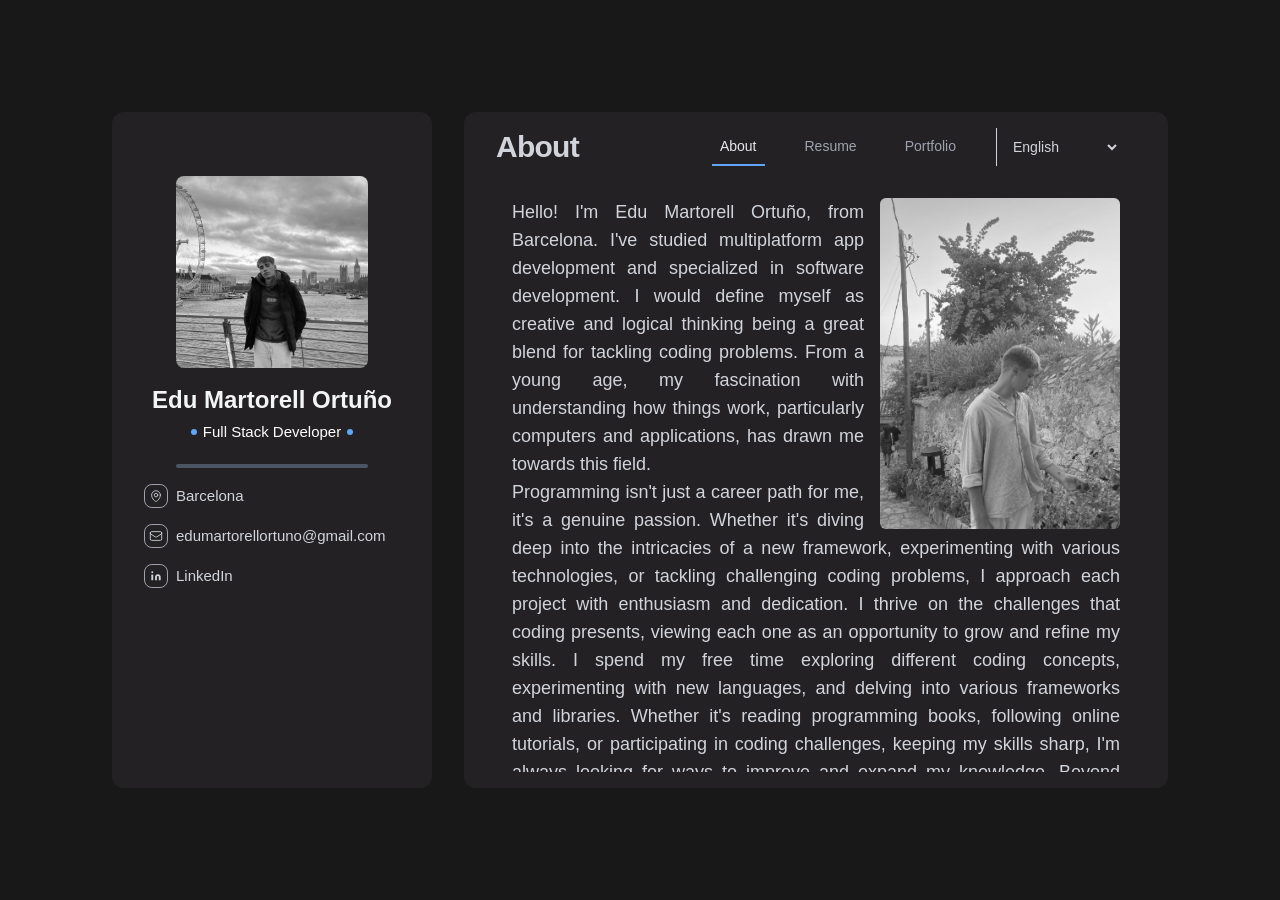
==== commit 636f482e: "RELEASE/2025-05-18" ====
--- a/index.html
+++ b/index.html
@@ -22,8 +22,8 @@
     <meta property="og:url" content="https://www.edumartorellortuno.com" />
     <meta property="og:type" content="website" />
     <meta itemprop="url" content="https://edumartorellortuno.com" />
-    <script type="module" crossorigin src="./assets/index-D5LiSDUN.js"></script>
-    <link rel="stylesheet" crossorigin href="./assets/index-C_nxU-op.css">
+    <script type="module" crossorigin src="./assets/index-CVAovejY.js"></script>
+    <link rel="stylesheet" crossorigin href="./assets/index-BRIxxUvV.css">
   </head>
   <body>
     <div id="app"></div>
--- a/assets/index-BRIxxUvV.css
+++ b/assets/index-BRIxxUvV.css
@@ -0,0 +1 @@
+:root{--vt-c-white: #ffffff;--vt-c-white-soft: #f8f8f8;--vt-c-white-mute: #f2f2f2;--vt-c-black: #181818;--vt-c-black-soft: #222222;--vt-c-black-mute: #282828;--vt-c-indigo: #2c3e50;--vt-c-divider-light-1: rgba(60, 60, 60, .29);--vt-c-divider-light-2: rgba(60, 60, 60, .12);--vt-c-divider-dark-1: rgba(84, 84, 84, .65);--vt-c-divider-dark-2: rgba(84, 84, 84, .48);--vt-c-text-light-1: var(--vt-c-indigo);--vt-c-text-light-2: rgba(60, 60, 60, .66);--vt-c-text-dark-1: var(--vt-c-white);--vt-c-text-dark-2: rgba(235, 235, 235, .64)}:root{--color-background: var(--vt-c-white);--color-background-soft: var(--vt-c-white-soft);--color-background-mute: var(--vt-c-white-mute);--color-border: var(--vt-c-divider-light-2);--color-border-hover: var(--vt-c-divider-light-1);--color-heading: var(--vt-c-text-light-1);--color-text: var(--vt-c-text-light-1);--section-gap: 160px}@media (prefers-color-scheme: dark){:root{--color-background: var(--vt-c-black);--color-background-soft: var(--vt-c-black-soft);--color-background-mute: var(--vt-c-black-mute);--color-border: var(--vt-c-divider-dark-2);--color-border-hover: var(--vt-c-divider-dark-1);--color-heading: var(--vt-c-text-dark-1);--color-text: var(--vt-c-text-dark-2)}}body{min-height:100vh;color:var(--color-text);background:#181818;transition:color .5s,background-color .5s;line-height:1.6;font-family:Inter,-apple-system,BlinkMacSystemFont,Segoe UI,Roboto,Oxygen,Ubuntu,Cantarell,Fira Sans,Droid Sans,Helvetica Neue,sans-serif;font-size:15px;text-rendering:optimizeLegibility;-webkit-font-smoothing:antialiased;-moz-osx-font-smoothing:grayscale}@layer tailwind-base,tailwind-utilities;@layer tailwind-base{*,:before,:after{--tw-border-spacing-x: 0;--tw-border-spacing-y: 0;--tw-translate-x: 0;--tw-translate-y: 0;--tw-rotate: 0;--tw-skew-x: 0;--tw-skew-y: 0;--tw-scale-x: 1;--tw-scale-y: 1;--tw-pan-x: ;--tw-pan-y: ;--tw-pinch-zoom: ;--tw-scroll-snap-strictness: proximity;--tw-gradient-from-position: ;--tw-gradient-via-position: ;--tw-gradient-to-position: ;--tw-ordinal: ;--tw-slashed-zero: ;--tw-numeric-figure: ;--tw-numeric-spacing: ;--tw-numeric-fraction: ;--tw-ring-inset: ;--tw-ring-offset-width: 0px;--tw-ring-offset-color: #fff;--tw-ring-color: rgb(59 130 246 / .5);--tw-ring-offset-shadow: 0 0 #0000;--tw-ring-shadow: 0 0 #0000;--tw-shadow: 0 0 #0000;--tw-shadow-colored: 0 0 #0000;--tw-blur: ;--tw-brightness: ;--tw-contrast: ;--tw-grayscale: ;--tw-hue-rotate: ;--tw-invert: ;--tw-saturate: ;--tw-sepia: ;--tw-drop-shadow: ;--tw-backdrop-blur: ;--tw-backdrop-brightness: ;--tw-backdrop-contrast: ;--tw-backdrop-grayscale: ;--tw-backdrop-hue-rotate: ;--tw-backdrop-invert: ;--tw-backdrop-opacity: ;--tw-backdrop-saturate: ;--tw-backdrop-sepia: ;--tw-contain-size: ;--tw-contain-layout: ;--tw-contain-paint: ;--tw-contain-style: }::backdrop{--tw-border-spacing-x: 0;--tw-border-spacing-y: 0;--tw-translate-x: 0;--tw-translate-y: 0;--tw-rotate: 0;--tw-skew-x: 0;--tw-skew-y: 0;--tw-scale-x: 1;--tw-scale-y: 1;--tw-pan-x: ;--tw-pan-y: ;--tw-pinch-zoom: ;--tw-scroll-snap-strictness: proximity;--tw-gradient-from-position: ;--tw-gradient-via-position: ;--tw-gradient-to-position: ;--tw-ordinal: ;--tw-slashed-zero: ;--tw-numeric-figure: ;--tw-numeric-spacing: ;--tw-numeric-fraction: ;--tw-ring-inset: ;--tw-ring-offset-width: 0px;--tw-ring-offset-color: #fff;--tw-ring-color: rgb(59 130 246 / .5);--tw-ring-offset-shadow: 0 0 #0000;--tw-ring-shadow: 0 0 #0000;--tw-shadow: 0 0 #0000;--tw-shadow-colored: 0 0 #0000;--tw-blur: ;--tw-brightness: ;--tw-contrast: ;--tw-grayscale: ;--tw-hue-rotate: ;--tw-invert: ;--tw-saturate: ;--tw-sepia: ;--tw-drop-shadow: ;--tw-backdrop-blur: ;--tw-backdrop-brightness: ;--tw-backdrop-contrast: ;--tw-backdrop-grayscale: ;--tw-backdrop-hue-rotate: ;--tw-backdrop-invert: ;--tw-backdrop-opacity: ;--tw-backdrop-saturate: ;--tw-backdrop-sepia: ;--tw-contain-size: ;--tw-contain-layout: ;--tw-contain-paint: ;--tw-contain-style: }*,:before,:after{box-sizing:border-box;border-width:0;border-style:solid;border-color:#e5e7eb}:before,:after{--tw-content: ""}html,:host{line-height:1.5;-webkit-text-size-adjust:100%;-moz-tab-size:4;-o-tab-size:4;tab-size:4;font-family:ui-sans-serif,system-ui,sans-serif,"Apple Color Emoji","Segoe UI Emoji",Segoe UI Symbol,"Noto Color Emoji";font-feature-settings:normal;font-variation-settings:normal;-webkit-tap-highlight-color:transparent}body{margin:0;line-height:inherit}hr{height:0;color:inherit;border-top-width:1px}abbr:where([title]){-webkit-text-decoration:underline dotted;text-decoration:underline dotted}h1,h2,h3,h4,h5,h6{font-size:inherit;font-weight:inherit}a{color:inherit;text-decoration:inherit}b,strong{font-weight:bolder}code,kbd,samp,pre{font-family:ui-monospace,SFMono-Regular,Menlo,Monaco,Consolas,Liberation Mono,Courier New,monospace;font-feature-settings:normal;font-variation-settings:normal;font-size:1em}small{font-size:80%}sub,sup{font-size:75%;line-height:0;position:relative;vertical-align:baseline}sub{bottom:-.25em}sup{top:-.5em}table{text-indent:0;border-color:inherit;border-collapse:collapse}button,input,optgroup,select,textarea{font-family:inherit;font-feature-settings:inherit;font-variation-settings:inherit;font-size:100%;font-weight:inherit;line-height:inherit;letter-spacing:inherit;color:inherit;margin:0;padding:0}button,select{text-transform:none}button,input:where([type=button]),input:where([type=reset]),input:where([type=submit]){-webkit-appearance:button;background-color:transparent;background-image:none}:-moz-focusring{outline:auto}:-moz-ui-invalid{box-shadow:none}progress{vertical-align:baseline}::-webkit-inner-spin-button,::-webkit-outer-spin-button{height:auto}[type=search]{-webkit-appearance:textfield;outline-offset:-2px}::-webkit-search-decoration{-webkit-appearance:none}::-webkit-file-upload-button{-webkit-appearance:button;font:inherit}summary{display:list-item}blockquote,dl,dd,h1,h2,h3,h4,h5,h6,hr,figure,p,pre{margin:0}fieldset{margin:0;padding:0}legend{padding:0}ol,ul,menu{list-style:none;margin:0;padding:0}dialog{padding:0}textarea{resize:vertical}input::-moz-placeholder,textarea::-moz-placeholder{opacity:1;color:#9ca3af}input::placeholder,textarea::placeholder{opacity:1;color:#9ca3af}button,[role=button]{cursor:pointer}:disabled{cursor:default}img,svg,video,canvas,audio,iframe,embed,object{display:block;vertical-align:middle}img,video{max-width:100%;height:auto}[hidden]:where(:not([hidden=until-found])){display:none}}@layer tailwind-utilities{.absolute{position:absolute}.relative{position:relative}.-bottom-6{bottom:-1.5rem}.bottom-2{bottom:.5rem}.left-0{left:0}.right-8{right:2rem}.top-0{top:0}.z-20{z-index:20}.float-start{float:inline-start}.float-right{float:right}.m-4{margin:1rem}.mx-12{margin-left:3rem;margin-right:3rem}.mx-8{margin-left:2rem;margin-right:2rem}.mx-auto{margin-left:auto;margin-right:auto}.my-4{margin-top:1rem;margin-bottom:1rem}.mt-0{margin-top:0}.mt-12{margin-top:3rem}.mt-2{margin-top:.5rem}.mt-4{margin-top:1rem}.block{display:block}.flex{display:flex}.inline-flex{display:inline-flex}.flow-root{display:flow-root}.grid{display:grid}.hidden{display:none}.aspect-square{aspect-ratio:1 / 1}.size-5{width:1.25rem;height:1.25rem}.h-1{height:.25rem}.h-1\.5{height:.375rem}.h-16{height:4rem}.h-2\.5{height:.625rem}.h-3{height:.75rem}.h-6{height:1.5rem}.h-64{height:16rem}.h-full{height:100%}.h-min{height:-moz-min-content;height:min-content}.h-screen{height:100vh}.h-svh{height:100svh}.min-h-dvh{min-height:100dvh}.w-1\.5{width:.375rem}.w-16{width:4rem}.w-2\.5{width:.625rem}.w-2\/3{width:66.666667%}.w-24{width:6rem}.w-3{width:.75rem}.w-32{width:8rem}.w-6{width:1.5rem}.w-64{width:16rem}.w-72{width:18rem}.w-full{width:100%}.w-px{width:1px}.max-w-64{max-width:16rem}.flex-1{flex:1 1 0%}.flex-none{flex:none}.shrink-0{flex-shrink:0}.grow{flex-grow:1}.basis-80{flex-basis:20rem}.border-collapse{border-collapse:collapse}.border-separate{border-collapse:separate}.border-spacing-0{--tw-border-spacing-x: 0px;--tw-border-spacing-y: 0px;border-spacing:var(--tw-border-spacing-x) var(--tw-border-spacing-y)}.border-spacing-0\.5{--tw-border-spacing-x: .125rem;--tw-border-spacing-y: .125rem;border-spacing:var(--tw-border-spacing-x) var(--tw-border-spacing-y)}.border-spacing-1{--tw-border-spacing-x: .25rem;--tw-border-spacing-y: .25rem;border-spacing:var(--tw-border-spacing-x) var(--tw-border-spacing-y)}.border-spacing-1\.5{--tw-border-spacing-x: .375rem;--tw-border-spacing-y: .375rem;border-spacing:var(--tw-border-spacing-x) var(--tw-border-spacing-y)}.border-spacing-10{--tw-border-spacing-x: 2.5rem;--tw-border-spacing-y: 2.5rem;border-spacing:var(--tw-border-spacing-x) var(--tw-border-spacing-y)}.border-spacing-11{--tw-border-spacing-x: 2.75rem;--tw-border-spacing-y: 2.75rem;border-spacing:var(--tw-border-spacing-x) var(--tw-border-spacing-y)}.border-spacing-12{--tw-border-spacing-x: 3rem;--tw-border-spacing-y: 3rem;border-spacing:var(--tw-border-spacing-x) var(--tw-border-spacing-y)}.border-spacing-14{--tw-border-spacing-x: 3.5rem;--tw-border-spacing-y: 3.5rem;border-spacing:var(--tw-border-spacing-x) var(--tw-border-spacing-y)}.border-spacing-16{--tw-border-spacing-x: 4rem;--tw-border-spacing-y: 4rem;border-spacing:var(--tw-border-spacing-x) var(--tw-border-spacing-y)}.border-spacing-2{--tw-border-spacing-x: .5rem;--tw-border-spacing-y: .5rem;border-spacing:var(--tw-border-spacing-x) var(--tw-border-spacing-y)}.border-spacing-2\.5{--tw-border-spacing-x: .625rem;--tw-border-spacing-y: .625rem;border-spacing:var(--tw-border-spacing-x) var(--tw-border-spacing-y)}.border-spacing-20{--tw-border-spacing-x: 5rem;--tw-border-spacing-y: 5rem;border-spacing:var(--tw-border-spacing-x) var(--tw-border-spacing-y)}.border-spacing-24{--tw-border-spacing-x: 6rem;--tw-border-spacing-y: 6rem;border-spacing:var(--tw-border-spacing-x) var(--tw-border-spacing-y)}.border-spacing-28{--tw-border-spacing-x: 7rem;--tw-border-spacing-y: 7rem;border-spacing:var(--tw-border-spacing-x) var(--tw-border-spacing-y)}.border-spacing-3{--tw-border-spacing-x: .75rem;--tw-border-spacing-y: .75rem;border-spacing:var(--tw-border-spacing-x) var(--tw-border-spacing-y)}.border-spacing-3\.5{--tw-border-spacing-x: .875rem;--tw-border-spacing-y: .875rem;border-spacing:var(--tw-border-spacing-x) var(--tw-border-spacing-y)}.border-spacing-32{--tw-border-spacing-x: 8rem;--tw-border-spacing-y: 8rem;border-spacing:var(--tw-border-spacing-x) var(--tw-border-spacing-y)}.border-spacing-36{--tw-border-spacing-x: 9rem;--tw-border-spacing-y: 9rem;border-spacing:var(--tw-border-spacing-x) var(--tw-border-spacing-y)}.border-spacing-4{--tw-border-spacing-x: 1rem;--tw-border-spacing-y: 1rem;border-spacing:var(--tw-border-spacing-x) var(--tw-border-spacing-y)}.border-spacing-40{--tw-border-spacing-x: 10rem;--tw-border-spacing-y: 10rem;border-spacing:var(--tw-border-spacing-x) var(--tw-border-spacing-y)}.border-spacing-44{--tw-border-spacing-x: 11rem;--tw-border-spacing-y: 11rem;border-spacing:var(--tw-border-spacing-x) var(--tw-border-spacing-y)}.border-spacing-48{--tw-border-spacing-x: 12rem;--tw-border-spacing-y: 12rem;border-spacing:var(--tw-border-spacing-x) var(--tw-border-spacing-y)}.border-spacing-5{--tw-border-spacing-x: 1.25rem;--tw-border-spacing-y: 1.25rem;border-spacing:var(--tw-border-spacing-x) var(--tw-border-spacing-y)}.border-spacing-52{--tw-border-spacing-x: 13rem;--tw-border-spacing-y: 13rem;border-spacing:var(--tw-border-spacing-x) var(--tw-border-spacing-y)}.border-spacing-56{--tw-border-spacing-x: 14rem;--tw-border-spacing-y: 14rem;border-spacing:var(--tw-border-spacing-x) var(--tw-border-spacing-y)}.border-spacing-6{--tw-border-spacing-x: 1.5rem;--tw-border-spacing-y: 1.5rem;border-spacing:var(--tw-border-spacing-x) var(--tw-border-spacing-y)}.border-spacing-60{--tw-border-spacing-x: 15rem;--tw-border-spacing-y: 15rem;border-spacing:var(--tw-border-spacing-x) var(--tw-border-spacing-y)}.border-spacing-64{--tw-border-spacing-x: 16rem;--tw-border-spacing-y: 16rem;border-spacing:var(--tw-border-spacing-x) var(--tw-border-spacing-y)}.border-spacing-7{--tw-border-spacing-x: 1.75rem;--tw-border-spacing-y: 1.75rem;border-spacing:var(--tw-border-spacing-x) var(--tw-border-spacing-y)}.border-spacing-72{--tw-border-spacing-x: 18rem;--tw-border-spacing-y: 18rem;border-spacing:var(--tw-border-spacing-x) var(--tw-border-spacing-y)}.border-spacing-8{--tw-border-spacing-x: 2rem;--tw-border-spacing-y: 2rem;border-spacing:var(--tw-border-spacing-x) var(--tw-border-spacing-y)}.border-spacing-80{--tw-border-spacing-x: 20rem;--tw-border-spacing-y: 20rem;border-spacing:var(--tw-border-spacing-x) var(--tw-border-spacing-y)}.border-spacing-9{--tw-border-spacing-x: 2.25rem;--tw-border-spacing-y: 2.25rem;border-spacing:var(--tw-border-spacing-x) var(--tw-border-spacing-y)}.border-spacing-96{--tw-border-spacing-x: 24rem;--tw-border-spacing-y: 24rem;border-spacing:var(--tw-border-spacing-x) var(--tw-border-spacing-y)}.border-spacing-px{--tw-border-spacing-x: 1px;--tw-border-spacing-y: 1px;border-spacing:var(--tw-border-spacing-x) var(--tw-border-spacing-y)}.border-spacing-x-0{--tw-border-spacing-x: 0px;border-spacing:var(--tw-border-spacing-x) var(--tw-border-spacing-y)}.border-spacing-x-0\.5{--tw-border-spacing-x: .125rem;border-spacing:var(--tw-border-spacing-x) var(--tw-border-spacing-y)}.border-spacing-x-1{--tw-border-spacing-x: .25rem;border-spacing:var(--tw-border-spacing-x) var(--tw-border-spacing-y)}.border-spacing-x-1\.5{--tw-border-spacing-x: .375rem;border-spacing:var(--tw-border-spacing-x) var(--tw-border-spacing-y)}.border-spacing-x-10{--tw-border-spacing-x: 2.5rem;border-spacing:var(--tw-border-spacing-x) var(--tw-border-spacing-y)}.border-spacing-x-11{--tw-border-spacing-x: 2.75rem;border-spacing:var(--tw-border-spacing-x) var(--tw-border-spacing-y)}.border-spacing-x-12{--tw-border-spacing-x: 3rem;border-spacing:var(--tw-border-spacing-x) var(--tw-border-spacing-y)}.border-spacing-x-14{--tw-border-spacing-x: 3.5rem;border-spacing:var(--tw-border-spacing-x) var(--tw-border-spacing-y)}.border-spacing-x-16{--tw-border-spacing-x: 4rem;border-spacing:var(--tw-border-spacing-x) var(--tw-border-spacing-y)}.border-spacing-x-2{--tw-border-spacing-x: .5rem;border-spacing:var(--tw-border-spacing-x) var(--tw-border-spacing-y)}.border-spacing-x-2\.5{--tw-border-spacing-x: .625rem;border-spacing:var(--tw-border-spacing-x) var(--tw-border-spacing-y)}.border-spacing-x-20{--tw-border-spacing-x: 5rem;border-spacing:var(--tw-border-spacing-x) var(--tw-border-spacing-y)}.border-spacing-x-24{--tw-border-spacing-x: 6rem;border-spacing:var(--tw-border-spacing-x) var(--tw-border-spacing-y)}.border-spacing-x-28{--tw-border-spacing-x: 7rem;border-spacing:var(--tw-border-spacing-x) var(--tw-border-spacing-y)}.border-spacing-x-3{--tw-border-spacing-x: .75rem;border-spacing:var(--tw-border-spacing-x) var(--tw-border-spacing-y)}.border-spacing-x-3\.5{--tw-border-spacing-x: .875rem;border-spacing:var(--tw-border-spacing-x) var(--tw-border-spacing-y)}.border-spacing-x-32{--tw-border-spacing-x: 8rem;border-spacing:var(--tw-border-spacing-x) var(--tw-border-spacing-y)}.border-spacing-x-36{--tw-border-spacing-x: 9rem;border-spacing:var(--tw-border-spacing-x) var(--tw-border-spacing-y)}.border-spacing-x-4{--tw-border-spacing-x: 1rem;border-spacing:var(--tw-border-spacing-x) var(--tw-border-spacing-y)}.border-spacing-x-40{--tw-border-spacing-x: 10rem;border-spacing:var(--tw-border-spacing-x) var(--tw-border-spacing-y)}.border-spacing-x-44{--tw-border-spacing-x: 11rem;border-spacing:var(--tw-border-spacing-x) var(--tw-border-spacing-y)}.border-spacing-x-48{--tw-border-spacing-x: 12rem;border-spacing:var(--tw-border-spacing-x) var(--tw-border-spacing-y)}.border-spacing-x-5{--tw-border-spacing-x: 1.25rem;border-spacing:var(--tw-border-spacing-x) var(--tw-border-spacing-y)}.border-spacing-x-52{--tw-border-spacing-x: 13rem;border-spacing:var(--tw-border-spacing-x) var(--tw-border-spacing-y)}.border-spacing-x-56{--tw-border-spacing-x: 14rem;border-spacing:var(--tw-border-spacing-x) var(--tw-border-spacing-y)}.border-spacing-x-6{--tw-border-spacing-x: 1.5rem;border-spacing:var(--tw-border-spacing-x) var(--tw-border-spacing-y)}.border-spacing-x-60{--tw-border-spacing-x: 15rem;border-spacing:var(--tw-border-spacing-x) var(--tw-border-spacing-y)}.border-spacing-x-64{--tw-border-spacing-x: 16rem;border-spacing:var(--tw-border-spacing-x) var(--tw-border-spacing-y)}.border-spacing-x-7{--tw-border-spacing-x: 1.75rem;border-spacing:var(--tw-border-spacing-x) var(--tw-border-spacing-y)}.border-spacing-x-72{--tw-border-spacing-x: 18rem;border-spacing:var(--tw-border-spacing-x) var(--tw-border-spacing-y)}.border-spacing-x-8{--tw-border-spacing-x: 2rem;border-spacing:var(--tw-border-spacing-x) var(--tw-border-spacing-y)}.border-spacing-x-80{--tw-border-spacing-x: 20rem;border-spacing:var(--tw-border-spacing-x) var(--tw-border-spacing-y)}.border-spacing-x-9{--tw-border-spacing-x: 2.25rem;border-spacing:var(--tw-border-spacing-x) var(--tw-border-spacing-y)}.border-spacing-x-96{--tw-border-spacing-x: 24rem;border-spacing:var(--tw-border-spacing-x) var(--tw-border-spacing-y)}.border-spacing-x-px{--tw-border-spacing-x: 1px;border-spacing:var(--tw-border-spacing-x) var(--tw-border-spacing-y)}.border-spacing-y-0{--tw-border-spacing-y: 0px;border-spacing:var(--tw-border-spacing-x) var(--tw-border-spacing-y)}.border-spacing-y-0\.5{--tw-border-spacing-y: .125rem;border-spacing:var(--tw-border-spacing-x) var(--tw-border-spacing-y)}.border-spacing-y-1{--tw-border-spacing-y: .25rem;border-spacing:var(--tw-border-spacing-x) var(--tw-border-spacing-y)}.border-spacing-y-1\.5{--tw-border-spacing-y: .375rem;border-spacing:var(--tw-border-spacing-x) var(--tw-border-spacing-y)}.border-spacing-y-10{--tw-border-spacing-y: 2.5rem;border-spacing:var(--tw-border-spacing-x) var(--tw-border-spacing-y)}.border-spacing-y-11{--tw-border-spacing-y: 2.75rem;border-spacing:var(--tw-border-spacing-x) var(--tw-border-spacing-y)}.border-spacing-y-12{--tw-border-spacing-y: 3rem;border-spacing:var(--tw-border-spacing-x) var(--tw-border-spacing-y)}.border-spacing-y-14{--tw-border-spacing-y: 3.5rem;border-spacing:var(--tw-border-spacing-x) var(--tw-border-spacing-y)}.border-spacing-y-16{--tw-border-spacing-y: 4rem;border-spacing:var(--tw-border-spacing-x) var(--tw-border-spacing-y)}.border-spacing-y-2{--tw-border-spacing-y: .5rem;border-spacing:var(--tw-border-spacing-x) var(--tw-border-spacing-y)}.border-spacing-y-2\.5{--tw-border-spacing-y: .625rem;border-spacing:var(--tw-border-spacing-x) var(--tw-border-spacing-y)}.border-spacing-y-20{--tw-border-spacing-y: 5rem;border-spacing:var(--tw-border-spacing-x) var(--tw-border-spacing-y)}.border-spacing-y-24{--tw-border-spacing-y: 6rem;border-spacing:var(--tw-border-spacing-x) var(--tw-border-spacing-y)}.border-spacing-y-28{--tw-border-spacing-y: 7rem;border-spacing:var(--tw-border-spacing-x) var(--tw-border-spacing-y)}.border-spacing-y-3{--tw-border-spacing-y: .75rem;border-spacing:var(--tw-border-spacing-x) var(--tw-border-spacing-y)}.border-spacing-y-3\.5{--tw-border-spacing-y: .875rem;border-spacing:var(--tw-border-spacing-x) var(--tw-border-spacing-y)}.border-spacing-y-32{--tw-border-spacing-y: 8rem;border-spacing:var(--tw-border-spacing-x) var(--tw-border-spacing-y)}.border-spacing-y-36{--tw-border-spacing-y: 9rem;border-spacing:var(--tw-border-spacing-x) var(--tw-border-spacing-y)}.border-spacing-y-4{--tw-border-spacing-y: 1rem;border-spacing:var(--tw-border-spacing-x) var(--tw-border-spacing-y)}.border-spacing-y-40{--tw-border-spacing-y: 10rem;border-spacing:var(--tw-border-spacing-x) var(--tw-border-spacing-y)}.border-spacing-y-44{--tw-border-spacing-y: 11rem;border-spacing:var(--tw-border-spacing-x) var(--tw-border-spacing-y)}.border-spacing-y-48{--tw-border-spacing-y: 12rem;border-spacing:var(--tw-border-spacing-x) var(--tw-border-spacing-y)}.border-spacing-y-5{--tw-border-spacing-y: 1.25rem;border-spacing:var(--tw-border-spacing-x) var(--tw-border-spacing-y)}.border-spacing-y-52{--tw-border-spacing-y: 13rem;border-spacing:var(--tw-border-spacing-x) var(--tw-border-spacing-y)}.border-spacing-y-56{--tw-border-spacing-y: 14rem;border-spacing:var(--tw-border-spacing-x) var(--tw-border-spacing-y)}.border-spacing-y-6{--tw-border-spacing-y: 1.5rem;border-spacing:var(--tw-border-spacing-x) var(--tw-border-spacing-y)}.border-spacing-y-60{--tw-border-spacing-y: 15rem;border-spacing:var(--tw-border-spacing-x) var(--tw-border-spacing-y)}.border-spacing-y-64{--tw-border-spacing-y: 16rem;border-spacing:var(--tw-border-spacing-x) var(--tw-border-spacing-y)}.border-spacing-y-7{--tw-border-spacing-y: 1.75rem;border-spacing:var(--tw-border-spacing-x) var(--tw-border-spacing-y)}.border-spacing-y-72{--tw-border-spacing-y: 18rem;border-spacing:var(--tw-border-spacing-x) var(--tw-border-spacing-y)}.border-spacing-y-8{--tw-border-spacing-y: 2rem;border-spacing:var(--tw-border-spacing-x) var(--tw-border-spacing-y)}.border-spacing-y-80{--tw-border-spacing-y: 20rem;border-spacing:var(--tw-border-spacing-x) var(--tw-border-spacing-y)}.border-spacing-y-9{--tw-border-spacing-y: 2.25rem;border-spacing:var(--tw-border-spacing-x) var(--tw-border-spacing-y)}.border-spacing-y-96{--tw-border-spacing-y: 24rem;border-spacing:var(--tw-border-spacing-x) var(--tw-border-spacing-y)}.border-spacing-y-px{--tw-border-spacing-y: 1px;border-spacing:var(--tw-border-spacing-x) var(--tw-border-spacing-y)}.rotate-90{--tw-rotate: 90deg;transform:translate(var(--tw-translate-x),var(--tw-translate-y)) rotate(var(--tw-rotate)) skew(var(--tw-skew-x)) skewY(var(--tw-skew-y)) scaleX(var(--tw-scale-x)) scaleY(var(--tw-scale-y))}@keyframes ping{75%,to{transform:scale(2);opacity:0}}.animate-ping{animation:ping 1s cubic-bezier(0,0,.2,1) infinite}.cursor-context-menu{cursor:context-menu}.select-none{-webkit-user-select:none;-moz-user-select:none;user-select:none}.snap-y{scroll-snap-type:y var(--tw-scroll-snap-strictness)}.snap-mandatory{--tw-scroll-snap-strictness: mandatory}.snap-start{scroll-snap-align:start}.snap-center{scroll-snap-align:center}.grid-cols-\[5rem_1fr\]{grid-template-columns:5rem 1fr}.flex-row{flex-direction:row}.flex-col{flex-direction:column}.flex-col-reverse{flex-direction:column-reverse}.flex-wrap{flex-wrap:wrap}.place-content-center{place-content:center}.items-center{align-items:center}.justify-center{justify-content:center}.justify-between{justify-content:space-between}.gap-1{gap:.25rem}.gap-2{gap:.5rem}.gap-4{gap:1rem}.gap-8{gap:2rem}.gap-x-1\.5{-moz-column-gap:.375rem;column-gap:.375rem}.gap-x-4{-moz-column-gap:1rem;column-gap:1rem}.space-x-8>:not([hidden])~:not([hidden]){--tw-space-x-reverse: 0;margin-right:calc(2rem * var(--tw-space-x-reverse));margin-left:calc(2rem * calc(1 - var(--tw-space-x-reverse)))}.space-y-10>:not([hidden])~:not([hidden]){--tw-space-y-reverse: 0;margin-top:calc(2.5rem * calc(1 - var(--tw-space-y-reverse)));margin-bottom:calc(2.5rem * var(--tw-space-y-reverse))}.space-y-6>:not([hidden])~:not([hidden]){--tw-space-y-reverse: 0;margin-top:calc(1.5rem * calc(1 - var(--tw-space-y-reverse)));margin-bottom:calc(1.5rem * var(--tw-space-y-reverse))}.overflow-hidden{overflow:hidden}.overflow-scroll{overflow:scroll}.overflow-y-scroll{overflow-y:scroll}.scroll-smooth{scroll-behavior:smooth}.text-ellipsis{text-overflow:ellipsis}.text-clip{text-overflow:clip}.text-wrap{text-wrap:wrap}.text-nowrap{text-wrap:nowrap}.text-balance{text-wrap:balance}.text-pretty{text-wrap:pretty}.rounded{border-radius:.25rem}.rounded-full{border-radius:9999px}.rounded-lg{border-radius:.5rem}.rounded-md{border-radius:.375rem}.rounded-none{border-radius:0}.rounded-sm{border-radius:.125rem}.border{border-width:1px}.border-0{border-width:0px}.border-2{border-width:2px}.border-4{border-width:4px}.border-8{border-width:8px}.border-x{border-left-width:1px;border-right-width:1px}.border-x-0{border-left-width:0px;border-right-width:0px}.border-x-2{border-left-width:2px;border-right-width:2px}.border-x-4{border-left-width:4px;border-right-width:4px}.border-x-8{border-left-width:8px;border-right-width:8px}.border-y{border-top-width:1px;border-bottom-width:1px}.border-y-0{border-top-width:0px;border-bottom-width:0px}.border-y-2{border-top-width:2px;border-bottom-width:2px}.border-y-4{border-top-width:4px;border-bottom-width:4px}.border-y-8{border-top-width:8px;border-bottom-width:8px}.border-b{border-bottom-width:1px}.border-b-0{border-bottom-width:0px}.border-b-2{border-bottom-width:2px}.border-b-4{border-bottom-width:4px}.border-b-8{border-bottom-width:8px}.border-e{border-inline-end-width:1px}.border-e-0{border-inline-end-width:0px}.border-e-2{border-inline-end-width:2px}.border-e-4{border-inline-end-width:4px}.border-e-8{border-inline-end-width:8px}.border-l{border-left-width:1px}.border-l-0{border-left-width:0px}.border-l-2{border-left-width:2px}.border-l-4{border-left-width:4px}.border-l-8{border-left-width:8px}.border-r{border-right-width:1px}.border-r-0{border-right-width:0px}.border-r-2{border-right-width:2px}.border-r-4{border-right-width:4px}.border-r-8{border-right-width:8px}.border-s{border-inline-start-width:1px}.border-s-0{border-inline-start-width:0px}.border-s-2{border-inline-start-width:2px}.border-s-4{border-inline-start-width:4px}.border-s-8{border-inline-start-width:8px}.border-t{border-top-width:1px}.border-t-0{border-top-width:0px}.border-t-2{border-top-width:2px}.border-t-4{border-top-width:4px}.border-t-8{border-top-width:8px}.border-solid{border-style:solid}.border-dashed{border-style:dashed}.border-dotted{border-style:dotted}.border-double{border-style:double}.border-hidden{border-style:hidden}.border-none{border-style:none}.border-amber-100{--tw-border-opacity: 1;border-color:rgb(254 243 199 / var(--tw-border-opacity, 1))}.border-amber-100\/0{border-color:#fef3c700}.border-amber-100\/10{border-color:#fef3c71a}.border-amber-100\/100{border-color:#fef3c7}.border-amber-100\/15{border-color:#fef3c726}.border-amber-100\/20{border-color:#fef3c733}.border-amber-100\/25{border-color:#fef3c740}.border-amber-100\/30{border-color:#fef3c74d}.border-amber-100\/35{border-color:#fef3c759}.border-amber-100\/40{border-color:#fef3c766}.border-amber-100\/45{border-color:#fef3c773}.border-amber-100\/5{border-color:#fef3c70d}.border-amber-100\/50{border-color:#fef3c780}.border-amber-100\/55{border-color:#fef3c78c}.border-amber-100\/60{border-color:#fef3c799}.border-amber-100\/65{border-color:#fef3c7a6}.border-amber-100\/70{border-color:#fef3c7b3}.border-amber-100\/75{border-color:#fef3c7bf}.border-amber-100\/80{border-color:#fef3c7cc}.border-amber-100\/85{border-color:#fef3c7d9}.border-amber-100\/90{border-color:#fef3c7e6}.border-amber-100\/95{border-color:#fef3c7f2}.border-amber-200{--tw-border-opacity: 1;border-color:rgb(253 230 138 / var(--tw-border-opacity, 1))}.border-amber-200\/0{border-color:#fde68a00}.border-amber-200\/10{border-color:#fde68a1a}.border-amber-200\/100{border-color:#fde68a}.border-amber-200\/15{border-color:#fde68a26}.border-amber-200\/20{border-color:#fde68a33}.border-amber-200\/25{border-color:#fde68a40}.border-amber-200\/30{border-color:#fde68a4d}.border-amber-200\/35{border-color:#fde68a59}.border-amber-200\/40{border-color:#fde68a66}.border-amber-200\/45{border-color:#fde68a73}.border-amber-200\/5{border-color:#fde68a0d}.border-amber-200\/50{border-color:#fde68a80}.border-amber-200\/55{border-color:#fde68a8c}.border-amber-200\/60{border-color:#fde68a99}.border-amber-200\/65{border-color:#fde68aa6}.border-amber-200\/70{border-color:#fde68ab3}.border-amber-200\/75{border-color:#fde68abf}.border-amber-200\/80{border-color:#fde68acc}.border-amber-200\/85{border-color:#fde68ad9}.border-amber-200\/90{border-color:#fde68ae6}.border-amber-200\/95{border-color:#fde68af2}.border-amber-300{--tw-border-opacity: 1;border-color:rgb(252 211 77 / var(--tw-border-opacity, 1))}.border-amber-300\/0{border-color:#fcd34d00}.border-amber-300\/10{border-color:#fcd34d1a}.border-amber-300\/100{border-color:#fcd34d}.border-amber-300\/15{border-color:#fcd34d26}.border-amber-300\/20{border-color:#fcd34d33}.border-amber-300\/25{border-color:#fcd34d40}.border-amber-300\/30{border-color:#fcd34d4d}.border-amber-300\/35{border-color:#fcd34d59}.border-amber-300\/40{border-color:#fcd34d66}.border-amber-300\/45{border-color:#fcd34d73}.border-amber-300\/5{border-color:#fcd34d0d}.border-amber-300\/50{border-color:#fcd34d80}.border-amber-300\/55{border-color:#fcd34d8c}.border-amber-300\/60{border-color:#fcd34d99}.border-amber-300\/65{border-color:#fcd34da6}.border-amber-300\/70{border-color:#fcd34db3}.border-amber-300\/75{border-color:#fcd34dbf}.border-amber-300\/80{border-color:#fcd34dcc}.border-amber-300\/85{border-color:#fcd34dd9}.border-amber-300\/90{border-color:#fcd34de6}.border-amber-300\/95{border-color:#fcd34df2}.border-amber-400{--tw-border-opacity: 1;border-color:rgb(251 191 36 / var(--tw-border-opacity, 1))}.border-amber-400\/0{border-color:#fbbf2400}.border-amber-400\/10{border-color:#fbbf241a}.border-amber-400\/100{border-color:#fbbf24}.border-amber-400\/15{border-color:#fbbf2426}.border-amber-400\/20{border-color:#fbbf2433}.border-amber-400\/25{border-color:#fbbf2440}.border-amber-400\/30{border-color:#fbbf244d}.border-amber-400\/35{border-color:#fbbf2459}.border-amber-400\/40{border-color:#fbbf2466}.border-amber-400\/45{border-color:#fbbf2473}.border-amber-400\/5{border-color:#fbbf240d}.border-amber-400\/50{border-color:#fbbf2480}.border-amber-400\/55{border-color:#fbbf248c}.border-amber-400\/60{border-color:#fbbf2499}.border-amber-400\/65{border-color:#fbbf24a6}.border-amber-400\/70{border-color:#fbbf24b3}.border-amber-400\/75{border-color:#fbbf24bf}.border-amber-400\/80{border-color:#fbbf24cc}.border-amber-400\/85{border-color:#fbbf24d9}.border-amber-400\/90{border-color:#fbbf24e6}.border-amber-400\/95{border-color:#fbbf24f2}.border-amber-50{--tw-border-opacity: 1;border-color:rgb(255 251 235 / var(--tw-border-opacity, 1))}.border-amber-50\/0{border-color:#fffbeb00}.border-amber-50\/10{border-color:#fffbeb1a}.border-amber-50\/100{border-color:#fffbeb}.border-amber-50\/15{border-color:#fffbeb26}.border-amber-50\/20{border-color:#fffbeb33}.border-amber-50\/25{border-color:#fffbeb40}.border-amber-50\/30{border-color:#fffbeb4d}.border-amber-50\/35{border-color:#fffbeb59}.border-amber-50\/40{border-color:#fffbeb66}.border-amber-50\/45{border-color:#fffbeb73}.border-amber-50\/5{border-color:#fffbeb0d}.border-amber-50\/50{border-color:#fffbeb80}.border-amber-50\/55{border-color:#fffbeb8c}.border-amber-50\/60{border-color:#fffbeb99}.border-amber-50\/65{border-color:#fffbeba6}.border-amber-50\/70{border-color:#fffbebb3}.border-amber-50\/75{border-color:#fffbebbf}.border-amber-50\/80{border-color:#fffbebcc}.border-amber-50\/85{border-color:#fffbebd9}.border-amber-50\/90{border-color:#fffbebe6}.border-amber-50\/95{border-color:#fffbebf2}.border-amber-500{--tw-border-opacity: 1;border-color:rgb(245 158 11 / var(--tw-border-opacity, 1))}.border-amber-500\/0{border-color:#f59e0b00}.border-amber-500\/10{border-color:#f59e0b1a}.border-amber-500\/100{border-color:#f59e0b}.border-amber-500\/15{border-color:#f59e0b26}.border-amber-500\/20{border-color:#f59e0b33}.border-amber-500\/25{border-color:#f59e0b40}.border-amber-500\/30{border-color:#f59e0b4d}.border-amber-500\/35{border-color:#f59e0b59}.border-amber-500\/40{border-color:#f59e0b66}.border-amber-500\/45{border-color:#f59e0b73}.border-amber-500\/5{border-color:#f59e0b0d}.border-amber-500\/50{border-color:#f59e0b80}.border-amber-500\/55{border-color:#f59e0b8c}.border-amber-500\/60{border-color:#f59e0b99}.border-amber-500\/65{border-color:#f59e0ba6}.border-amber-500\/70{border-color:#f59e0bb3}.border-amber-500\/75{border-color:#f59e0bbf}.border-amber-500\/80{border-color:#f59e0bcc}.border-amber-500\/85{border-color:#f59e0bd9}.border-amber-500\/90{border-color:#f59e0be6}.border-amber-500\/95{border-color:#f59e0bf2}.border-amber-600{--tw-border-opacity: 1;border-color:rgb(217 119 6 / var(--tw-border-opacity, 1))}.border-amber-600\/0{border-color:#d9770600}.border-amber-600\/10{border-color:#d977061a}.border-amber-600\/100{border-color:#d97706}.border-amber-600\/15{border-color:#d9770626}.border-amber-600\/20{border-color:#d9770633}.border-amber-600\/25{border-color:#d9770640}.border-amber-600\/30{border-color:#d977064d}.border-amber-600\/35{border-color:#d9770659}.border-amber-600\/40{border-color:#d9770666}.border-amber-600\/45{border-color:#d9770673}.border-amber-600\/5{border-color:#d977060d}.border-amber-600\/50{border-color:#d9770680}.border-amber-600\/55{border-color:#d977068c}.border-amber-600\/60{border-color:#d9770699}.border-amber-600\/65{border-color:#d97706a6}.border-amber-600\/70{border-color:#d97706b3}.border-amber-600\/75{border-color:#d97706bf}.border-amber-600\/80{border-color:#d97706cc}.border-amber-600\/85{border-color:#d97706d9}.border-amber-600\/90{border-color:#d97706e6}.border-amber-600\/95{border-color:#d97706f2}.border-amber-700{--tw-border-opacity: 1;border-color:rgb(180 83 9 / var(--tw-border-opacity, 1))}.border-amber-700\/0{border-color:#b4530900}.border-amber-700\/10{border-color:#b453091a}.border-amber-700\/100{border-color:#b45309}.border-amber-700\/15{border-color:#b4530926}.border-amber-700\/20{border-color:#b4530933}.border-amber-700\/25{border-color:#b4530940}.border-amber-700\/30{border-color:#b453094d}.border-amber-700\/35{border-color:#b4530959}.border-amber-700\/40{border-color:#b4530966}.border-amber-700\/45{border-color:#b4530973}.border-amber-700\/5{border-color:#b453090d}.border-amber-700\/50{border-color:#b4530980}.border-amber-700\/55{border-color:#b453098c}.border-amber-700\/60{border-color:#b4530999}.border-amber-700\/65{border-color:#b45309a6}.border-amber-700\/70{border-color:#b45309b3}.border-amber-700\/75{border-color:#b45309bf}.border-amber-700\/80{border-color:#b45309cc}.border-amber-700\/85{border-color:#b45309d9}.border-amber-700\/90{border-color:#b45309e6}.border-amber-700\/95{border-color:#b45309f2}.border-amber-800{--tw-border-opacity: 1;border-color:rgb(146 64 14 / var(--tw-border-opacity, 1))}.border-amber-800\/0{border-color:#92400e00}.border-amber-800\/10{border-color:#92400e1a}.border-amber-800\/100{border-color:#92400e}.border-amber-800\/15{border-color:#92400e26}.border-amber-800\/20{border-color:#92400e33}.border-amber-800\/25{border-color:#92400e40}.border-amber-800\/30{border-color:#92400e4d}.border-amber-800\/35{border-color:#92400e59}.border-amber-800\/40{border-color:#92400e66}.border-amber-800\/45{border-color:#92400e73}.border-amber-800\/5{border-color:#92400e0d}.border-amber-800\/50{border-color:#92400e80}.border-amber-800\/55{border-color:#92400e8c}.border-amber-800\/60{border-color:#92400e99}.border-amber-800\/65{border-color:#92400ea6}.border-amber-800\/70{border-color:#92400eb3}.border-amber-800\/75{border-color:#92400ebf}.border-amber-800\/80{border-color:#92400ecc}.border-amber-800\/85{border-color:#92400ed9}.border-amber-800\/90{border-color:#92400ee6}.border-amber-800\/95{border-color:#92400ef2}.border-amber-900{--tw-border-opacity: 1;border-color:rgb(120 53 15 / var(--tw-border-opacity, 1))}.border-amber-900\/0{border-color:#78350f00}.border-amber-900\/10{border-color:#78350f1a}.border-amber-900\/100{border-color:#78350f}.border-amber-900\/15{border-color:#78350f26}.border-amber-900\/20{border-color:#78350f33}.border-amber-900\/25{border-color:#78350f40}.border-amber-900\/30{border-color:#78350f4d}.border-amber-900\/35{border-color:#78350f59}.border-amber-900\/40{border-color:#78350f66}.border-amber-900\/45{border-color:#78350f73}.border-amber-900\/5{border-color:#78350f0d}.border-amber-900\/50{border-color:#78350f80}.border-amber-900\/55{border-color:#78350f8c}.border-amber-900\/60{border-color:#78350f99}.border-amber-900\/65{border-color:#78350fa6}.border-amber-900\/70{border-color:#78350fb3}.border-amber-900\/75{border-color:#78350fbf}.border-amber-900\/80{border-color:#78350fcc}.border-amber-900\/85{border-color:#78350fd9}.border-amber-900\/90{border-color:#78350fe6}.border-amber-900\/95{border-color:#78350ff2}.border-amber-950{--tw-border-opacity: 1;border-color:rgb(69 26 3 / var(--tw-border-opacity, 1))}.border-amber-950\/0{border-color:#451a0300}.border-amber-950\/10{border-color:#451a031a}.border-amber-950\/100{border-color:#451a03}.border-amber-950\/15{border-color:#451a0326}.border-amber-950\/20{border-color:#451a0333}.border-amber-950\/25{border-color:#451a0340}.border-amber-950\/30{border-color:#451a034d}.border-amber-950\/35{border-color:#451a0359}.border-amber-950\/40{border-color:#451a0366}.border-amber-950\/45{border-color:#451a0373}.border-amber-950\/5{border-color:#451a030d}.border-amber-950\/50{border-color:#451a0380}.border-amber-950\/55{border-color:#451a038c}.border-amber-950\/60{border-color:#451a0399}.border-amber-950\/65{border-color:#451a03a6}.border-amber-950\/70{border-color:#451a03b3}.border-amber-950\/75{border-color:#451a03bf}.border-amber-950\/80{border-color:#451a03cc}.border-amber-950\/85{border-color:#451a03d9}.border-amber-950\/90{border-color:#451a03e6}.border-amber-950\/95{border-color:#451a03f2}.border-black{--tw-border-opacity: 1;border-color:rgb(0 0 0 / var(--tw-border-opacity, 1))}.border-black\/0{border-color:#0000}.border-black\/10{border-color:#0000001a}.border-black\/100{border-color:#000}.border-black\/15{border-color:#00000026}.border-black\/20{border-color:#0003}.border-black\/25{border-color:#00000040}.border-black\/30{border-color:#0000004d}.border-black\/35{border-color:#00000059}.border-black\/40{border-color:#0006}.border-black\/45{border-color:#00000073}.border-black\/5{border-color:#0000000d}.border-black\/50{border-color:#00000080}.border-black\/55{border-color:#0000008c}.border-black\/60{border-color:#0009}.border-black\/65{border-color:#000000a6}.border-black\/70{border-color:#000000b3}.border-black\/75{border-color:#000000bf}.border-black\/80{border-color:#000c}.border-black\/85{border-color:#000000d9}.border-black\/90{border-color:#000000e6}.border-black\/95{border-color:#000000f2}.border-blue-100{--tw-border-opacity: 1;border-color:rgb(219 234 254 / var(--tw-border-opacity, 1))}.border-blue-100\/0{border-color:#dbeafe00}.border-blue-100\/10{border-color:#dbeafe1a}.border-blue-100\/100{border-color:#dbeafe}.border-blue-100\/15{border-color:#dbeafe26}.border-blue-100\/20{border-color:#dbeafe33}.border-blue-100\/25{border-color:#dbeafe40}.border-blue-100\/30{border-color:#dbeafe4d}.border-blue-100\/35{border-color:#dbeafe59}.border-blue-100\/40{border-color:#dbeafe66}.border-blue-100\/45{border-color:#dbeafe73}.border-blue-100\/5{border-color:#dbeafe0d}.border-blue-100\/50{border-color:#dbeafe80}.border-blue-100\/55{border-color:#dbeafe8c}.border-blue-100\/60{border-color:#dbeafe99}.border-blue-100\/65{border-color:#dbeafea6}.border-blue-100\/70{border-color:#dbeafeb3}.border-blue-100\/75{border-color:#dbeafebf}.border-blue-100\/80{border-color:#dbeafecc}.border-blue-100\/85{border-color:#dbeafed9}.border-blue-100\/90{border-color:#dbeafee6}.border-blue-100\/95{border-color:#dbeafef2}.border-blue-200{--tw-border-opacity: 1;border-color:rgb(191 219 254 / var(--tw-border-opacity, 1))}.border-blue-200\/0{border-color:#bfdbfe00}.border-blue-200\/10{border-color:#bfdbfe1a}.border-blue-200\/100{border-color:#bfdbfe}.border-blue-200\/15{border-color:#bfdbfe26}.border-blue-200\/20{border-color:#bfdbfe33}.border-blue-200\/25{border-color:#bfdbfe40}.border-blue-200\/30{border-color:#bfdbfe4d}.border-blue-200\/35{border-color:#bfdbfe59}.border-blue-200\/40{border-color:#bfdbfe66}.border-blue-200\/45{border-color:#bfdbfe73}.border-blue-200\/5{border-color:#bfdbfe0d}.border-blue-200\/50{border-color:#bfdbfe80}.border-blue-200\/55{border-color:#bfdbfe8c}.border-blue-200\/60{border-color:#bfdbfe99}.border-blue-200\/65{border-color:#bfdbfea6}.border-blue-200\/70{border-color:#bfdbfeb3}.border-blue-200\/75{border-color:#bfdbfebf}.border-blue-200\/80{border-color:#bfdbfecc}.border-blue-200\/85{border-color:#bfdbfed9}.border-blue-200\/90{border-color:#bfdbfee6}.border-blue-200\/95{border-color:#bfdbfef2}.border-blue-300{--tw-border-opacity: 1;border-color:rgb(147 197 253 / var(--tw-border-opacity, 1))}.border-blue-300\/0{border-color:#93c5fd00}.border-blue-300\/10{border-color:#93c5fd1a}.border-blue-300\/100{border-color:#93c5fd}.border-blue-300\/15{border-color:#93c5fd26}.border-blue-300\/20{border-color:#93c5fd33}.border-blue-300\/25{border-color:#93c5fd40}.border-blue-300\/30{border-color:#93c5fd4d}.border-blue-300\/35{border-color:#93c5fd59}.border-blue-300\/40{border-color:#93c5fd66}.border-blue-300\/45{border-color:#93c5fd73}.border-blue-300\/5{border-color:#93c5fd0d}.border-blue-300\/50{border-color:#93c5fd80}.border-blue-300\/55{border-color:#93c5fd8c}.border-blue-300\/60{border-color:#93c5fd99}.border-blue-300\/65{border-color:#93c5fda6}.border-blue-300\/70{border-color:#93c5fdb3}.border-blue-300\/75{border-color:#93c5fdbf}.border-blue-300\/80{border-color:#93c5fdcc}.border-blue-300\/85{border-color:#93c5fdd9}.border-blue-300\/90{border-color:#93c5fde6}.border-blue-300\/95{border-color:#93c5fdf2}.border-blue-400{--tw-border-opacity: 1;border-color:rgb(96 165 250 / var(--tw-border-opacity, 1))}.border-blue-400\/0{border-color:#60a5fa00}.border-blue-400\/10{border-color:#60a5fa1a}.border-blue-400\/100{border-color:#60a5fa}.border-blue-400\/15{border-color:#60a5fa26}.border-blue-400\/20{border-color:#60a5fa33}.border-blue-400\/25{border-color:#60a5fa40}.border-blue-400\/30{border-color:#60a5fa4d}.border-blue-400\/35{border-color:#60a5fa59}.border-blue-400\/40{border-color:#60a5fa66}.border-blue-400\/45{border-color:#60a5fa73}.border-blue-400\/5{border-color:#60a5fa0d}.border-blue-400\/50{border-color:#60a5fa80}.border-blue-400\/55{border-color:#60a5fa8c}.border-blue-400\/60{border-color:#60a5fa99}.border-blue-400\/65{border-color:#60a5faa6}.border-blue-400\/70{border-color:#60a5fab3}.border-blue-400\/75{border-color:#60a5fabf}.border-blue-400\/80{border-color:#60a5facc}.border-blue-400\/85{border-color:#60a5fad9}.border-blue-400\/90{border-color:#60a5fae6}.border-blue-400\/95{border-color:#60a5faf2}.border-blue-50{--tw-border-opacity: 1;border-color:rgb(239 246 255 / var(--tw-border-opacity, 1))}.border-blue-50\/0{border-color:#eff6ff00}.border-blue-50\/10{border-color:#eff6ff1a}.border-blue-50\/100{border-color:#eff6ff}.border-blue-50\/15{border-color:#eff6ff26}.border-blue-50\/20{border-color:#eff6ff33}.border-blue-50\/25{border-color:#eff6ff40}.border-blue-50\/30{border-color:#eff6ff4d}.border-blue-50\/35{border-color:#eff6ff59}.border-blue-50\/40{border-color:#eff6ff66}.border-blue-50\/45{border-color:#eff6ff73}.border-blue-50\/5{border-color:#eff6ff0d}.border-blue-50\/50{border-color:#eff6ff80}.border-blue-50\/55{border-color:#eff6ff8c}.border-blue-50\/60{border-color:#eff6ff99}.border-blue-50\/65{border-color:#eff6ffa6}.border-blue-50\/70{border-color:#eff6ffb3}.border-blue-50\/75{border-color:#eff6ffbf}.border-blue-50\/80{border-color:#eff6ffcc}.border-blue-50\/85{border-color:#eff6ffd9}.border-blue-50\/90{border-color:#eff6ffe6}.border-blue-50\/95{border-color:#eff6fff2}.border-blue-500{--tw-border-opacity: 1;border-color:rgb(59 130 246 / var(--tw-border-opacity, 1))}.border-blue-500\/0{border-color:#3b82f600}.border-blue-500\/10{border-color:#3b82f61a}.border-blue-500\/100{border-color:#3b82f6}.border-blue-500\/15{border-color:#3b82f626}.border-blue-500\/20{border-color:#3b82f633}.border-blue-500\/25{border-color:#3b82f640}.border-blue-500\/30{border-color:#3b82f64d}.border-blue-500\/35{border-color:#3b82f659}.border-blue-500\/40{border-color:#3b82f666}.border-blue-500\/45{border-color:#3b82f673}.border-blue-500\/5{border-color:#3b82f60d}.border-blue-500\/50{border-color:#3b82f680}.border-blue-500\/55{border-color:#3b82f68c}.border-blue-500\/60{border-color:#3b82f699}.border-blue-500\/65{border-color:#3b82f6a6}.border-blue-500\/70{border-color:#3b82f6b3}.border-blue-500\/75{border-color:#3b82f6bf}.border-blue-500\/80{border-color:#3b82f6cc}.border-blue-500\/85{border-color:#3b82f6d9}.border-blue-500\/90{border-color:#3b82f6e6}.border-blue-500\/95{border-color:#3b82f6f2}.border-blue-600{--tw-border-opacity: 1;border-color:rgb(37 99 235 / var(--tw-border-opacity, 1))}.border-blue-600\/0{border-color:#2563eb00}.border-blue-600\/10{border-color:#2563eb1a}.border-blue-600\/100{border-color:#2563eb}.border-blue-600\/15{border-color:#2563eb26}.border-blue-600\/20{border-color:#2563eb33}.border-blue-600\/25{border-color:#2563eb40}.border-blue-600\/30{border-color:#2563eb4d}.border-blue-600\/35{border-color:#2563eb59}.border-blue-600\/40{border-color:#2563eb66}.border-blue-600\/45{border-color:#2563eb73}.border-blue-600\/5{border-color:#2563eb0d}.border-blue-600\/50{border-color:#2563eb80}.border-blue-600\/55{border-color:#2563eb8c}.border-blue-600\/60{border-color:#2563eb99}.border-blue-600\/65{border-color:#2563eba6}.border-blue-600\/70{border-color:#2563ebb3}.border-blue-600\/75{border-color:#2563ebbf}.border-blue-600\/80{border-color:#2563ebcc}.border-blue-600\/85{border-color:#2563ebd9}.border-blue-600\/90{border-color:#2563ebe6}.border-blue-600\/95{border-color:#2563ebf2}.border-blue-700{--tw-border-opacity: 1;border-color:rgb(29 78 216 / var(--tw-border-opacity, 1))}.border-blue-700\/0{border-color:#1d4ed800}.border-blue-700\/10{border-color:#1d4ed81a}.border-blue-700\/100{border-color:#1d4ed8}.border-blue-700\/15{border-color:#1d4ed826}.border-blue-700\/20{border-color:#1d4ed833}.border-blue-700\/25{border-color:#1d4ed840}.border-blue-700\/30{border-color:#1d4ed84d}.border-blue-700\/35{border-color:#1d4ed859}.border-blue-700\/40{border-color:#1d4ed866}.border-blue-700\/45{border-color:#1d4ed873}.border-blue-700\/5{border-color:#1d4ed80d}.border-blue-700\/50{border-color:#1d4ed880}.border-blue-700\/55{border-color:#1d4ed88c}.border-blue-700\/60{border-color:#1d4ed899}.border-blue-700\/65{border-color:#1d4ed8a6}.border-blue-700\/70{border-color:#1d4ed8b3}.border-blue-700\/75{border-color:#1d4ed8bf}.border-blue-700\/80{border-color:#1d4ed8cc}.border-blue-700\/85{border-color:#1d4ed8d9}.border-blue-700\/90{border-color:#1d4ed8e6}.border-blue-700\/95{border-color:#1d4ed8f2}.border-blue-800{--tw-border-opacity: 1;border-color:rgb(30 64 175 / var(--tw-border-opacity, 1))}.border-blue-800\/0{border-color:#1e40af00}.border-blue-800\/10{border-color:#1e40af1a}.border-blue-800\/100{border-color:#1e40af}.border-blue-800\/15{border-color:#1e40af26}.border-blue-800\/20{border-color:#1e40af33}.border-blue-800\/25{border-color:#1e40af40}.border-blue-800\/30{border-color:#1e40af4d}.border-blue-800\/35{border-color:#1e40af59}.border-blue-800\/40{border-color:#1e40af66}.border-blue-800\/45{border-color:#1e40af73}.border-blue-800\/5{border-color:#1e40af0d}.border-blue-800\/50{border-color:#1e40af80}.border-blue-800\/55{border-color:#1e40af8c}.border-blue-800\/60{border-color:#1e40af99}.border-blue-800\/65{border-color:#1e40afa6}.border-blue-800\/70{border-color:#1e40afb3}.border-blue-800\/75{border-color:#1e40afbf}.border-blue-800\/80{border-color:#1e40afcc}.border-blue-800\/85{border-color:#1e40afd9}.border-blue-800\/90{border-color:#1e40afe6}.border-blue-800\/95{border-color:#1e40aff2}.border-blue-900{--tw-border-opacity: 1;border-color:rgb(30 58 138 / var(--tw-border-opacity, 1))}.border-blue-900\/0{border-color:#1e3a8a00}.border-blue-900\/10{border-color:#1e3a8a1a}.border-blue-900\/100{border-color:#1e3a8a}.border-blue-900\/15{border-color:#1e3a8a26}.border-blue-900\/20{border-color:#1e3a8a33}.border-blue-900\/25{border-color:#1e3a8a40}.border-blue-900\/30{border-color:#1e3a8a4d}.border-blue-900\/35{border-color:#1e3a8a59}.border-blue-900\/40{border-color:#1e3a8a66}.border-blue-900\/45{border-color:#1e3a8a73}.border-blue-900\/5{border-color:#1e3a8a0d}.border-blue-900\/50{border-color:#1e3a8a80}.border-blue-900\/55{border-color:#1e3a8a8c}.border-blue-900\/60{border-color:#1e3a8a99}.border-blue-900\/65{border-color:#1e3a8aa6}.border-blue-900\/70{border-color:#1e3a8ab3}.border-blue-900\/75{border-color:#1e3a8abf}.border-blue-900\/80{border-color:#1e3a8acc}.border-blue-900\/85{border-color:#1e3a8ad9}.border-blue-900\/90{border-color:#1e3a8ae6}.border-blue-900\/95{border-color:#1e3a8af2}.border-blue-950{--tw-border-opacity: 1;border-color:rgb(23 37 84 / var(--tw-border-opacity, 1))}.border-blue-950\/0{border-color:#17255400}.border-blue-950\/10{border-color:#1725541a}.border-blue-950\/100{border-color:#172554}.border-blue-950\/15{border-color:#17255426}.border-blue-950\/20{border-color:#17255433}.border-blue-950\/25{border-color:#17255440}.border-blue-950\/30{border-color:#1725544d}.border-blue-950\/35{border-color:#17255459}.border-blue-950\/40{border-color:#17255466}.border-blue-950\/45{border-color:#17255473}.border-blue-950\/5{border-color:#1725540d}.border-blue-950\/50{border-color:#17255480}.border-blue-950\/55{border-color:#1725548c}.border-blue-950\/60{border-color:#17255499}.border-blue-950\/65{border-color:#172554a6}.border-blue-950\/70{border-color:#172554b3}.border-blue-950\/75{border-color:#172554bf}.border-blue-950\/80{border-color:#172554cc}.border-blue-950\/85{border-color:#172554d9}.border-blue-950\/90{border-color:#172554e6}.border-blue-950\/95{border-color:#172554f2}.border-current{border-color:currentColor}.border-cyan-100{--tw-border-opacity: 1;border-color:rgb(207 250 254 / var(--tw-border-opacity, 1))}.border-cyan-100\/0{border-color:#cffafe00}.border-cyan-100\/10{border-color:#cffafe1a}.border-cyan-100\/100{border-color:#cffafe}.border-cyan-100\/15{border-color:#cffafe26}.border-cyan-100\/20{border-color:#cffafe33}.border-cyan-100\/25{border-color:#cffafe40}.border-cyan-100\/30{border-color:#cffafe4d}.border-cyan-100\/35{border-color:#cffafe59}.border-cyan-100\/40{border-color:#cffafe66}.border-cyan-100\/45{border-color:#cffafe73}.border-cyan-100\/5{border-color:#cffafe0d}.border-cyan-100\/50{border-color:#cffafe80}.border-cyan-100\/55{border-color:#cffafe8c}.border-cyan-100\/60{border-color:#cffafe99}.border-cyan-100\/65{border-color:#cffafea6}.border-cyan-100\/70{border-color:#cffafeb3}.border-cyan-100\/75{border-color:#cffafebf}.border-cyan-100\/80{border-color:#cffafecc}.border-cyan-100\/85{border-color:#cffafed9}.border-cyan-100\/90{border-color:#cffafee6}.border-cyan-100\/95{border-color:#cffafef2}.border-cyan-200{--tw-border-opacity: 1;border-color:rgb(165 243 252 / var(--tw-border-opacity, 1))}.border-cyan-200\/0{border-color:#a5f3fc00}.border-cyan-200\/10{border-color:#a5f3fc1a}.border-cyan-200\/100{border-color:#a5f3fc}.border-cyan-200\/15{border-color:#a5f3fc26}.border-cyan-200\/20{border-color:#a5f3fc33}.border-cyan-200\/25{border-color:#a5f3fc40}.border-cyan-200\/30{border-color:#a5f3fc4d}.border-cyan-200\/35{border-color:#a5f3fc59}.border-cyan-200\/40{border-color:#a5f3fc66}.border-cyan-200\/45{border-color:#a5f3fc73}.border-cyan-200\/5{border-color:#a5f3fc0d}.border-cyan-200\/50{border-color:#a5f3fc80}.border-cyan-200\/55{border-color:#a5f3fc8c}.border-cyan-200\/60{border-color:#a5f3fc99}.border-cyan-200\/65{border-color:#a5f3fca6}.border-cyan-200\/70{border-color:#a5f3fcb3}.border-cyan-200\/75{border-color:#a5f3fcbf}.border-cyan-200\/80{border-color:#a5f3fccc}.border-cyan-200\/85{border-color:#a5f3fcd9}.border-cyan-200\/90{border-color:#a5f3fce6}.border-cyan-200\/95{border-color:#a5f3fcf2}.border-cyan-300{--tw-border-opacity: 1;border-color:rgb(103 232 249 / var(--tw-border-opacity, 1))}.border-cyan-300\/0{border-color:#67e8f900}.border-cyan-300\/10{border-color:#67e8f91a}.border-cyan-300\/100{border-color:#67e8f9}.border-cyan-300\/15{border-color:#67e8f926}.border-cyan-300\/20{border-color:#67e8f933}.border-cyan-300\/25{border-color:#67e8f940}.border-cyan-300\/30{border-color:#67e8f94d}.border-cyan-300\/35{border-color:#67e8f959}.border-cyan-300\/40{border-color:#67e8f966}.border-cyan-300\/45{border-color:#67e8f973}.border-cyan-300\/5{border-color:#67e8f90d}.border-cyan-300\/50{border-color:#67e8f980}.border-cyan-300\/55{border-color:#67e8f98c}.border-cyan-300\/60{border-color:#67e8f999}.border-cyan-300\/65{border-color:#67e8f9a6}.border-cyan-300\/70{border-color:#67e8f9b3}.border-cyan-300\/75{border-color:#67e8f9bf}.border-cyan-300\/80{border-color:#67e8f9cc}.border-cyan-300\/85{border-color:#67e8f9d9}.border-cyan-300\/90{border-color:#67e8f9e6}.border-cyan-300\/95{border-color:#67e8f9f2}.border-cyan-400{--tw-border-opacity: 1;border-color:rgb(34 211 238 / var(--tw-border-opacity, 1))}.border-cyan-400\/0{border-color:#22d3ee00}.border-cyan-400\/10{border-color:#22d3ee1a}.border-cyan-400\/100{border-color:#22d3ee}.border-cyan-400\/15{border-color:#22d3ee26}.border-cyan-400\/20{border-color:#22d3ee33}.border-cyan-400\/25{border-color:#22d3ee40}.border-cyan-400\/30{border-color:#22d3ee4d}.border-cyan-400\/35{border-color:#22d3ee59}.border-cyan-400\/40{border-color:#22d3ee66}.border-cyan-400\/45{border-color:#22d3ee73}.border-cyan-400\/5{border-color:#22d3ee0d}.border-cyan-400\/50{border-color:#22d3ee80}.border-cyan-400\/55{border-color:#22d3ee8c}.border-cyan-400\/60{border-color:#22d3ee99}.border-cyan-400\/65{border-color:#22d3eea6}.border-cyan-400\/70{border-color:#22d3eeb3}.border-cyan-400\/75{border-color:#22d3eebf}.border-cyan-400\/80{border-color:#22d3eecc}.border-cyan-400\/85{border-color:#22d3eed9}.border-cyan-400\/90{border-color:#22d3eee6}.border-cyan-400\/95{border-color:#22d3eef2}.border-cyan-50{--tw-border-opacity: 1;border-color:rgb(236 254 255 / var(--tw-border-opacity, 1))}.border-cyan-50\/0{border-color:#ecfeff00}.border-cyan-50\/10{border-color:#ecfeff1a}.border-cyan-50\/100{border-color:#ecfeff}.border-cyan-50\/15{border-color:#ecfeff26}.border-cyan-50\/20{border-color:#ecfeff33}.border-cyan-50\/25{border-color:#ecfeff40}.border-cyan-50\/30{border-color:#ecfeff4d}.border-cyan-50\/35{border-color:#ecfeff59}.border-cyan-50\/40{border-color:#ecfeff66}.border-cyan-50\/45{border-color:#ecfeff73}.border-cyan-50\/5{border-color:#ecfeff0d}.border-cyan-50\/50{border-color:#ecfeff80}.border-cyan-50\/55{border-color:#ecfeff8c}.border-cyan-50\/60{border-color:#ecfeff99}.border-cyan-50\/65{border-color:#ecfeffa6}.border-cyan-50\/70{border-color:#ecfeffb3}.border-cyan-50\/75{border-color:#ecfeffbf}.border-cyan-50\/80{border-color:#ecfeffcc}.border-cyan-50\/85{border-color:#ecfeffd9}.border-cyan-50\/90{border-color:#ecfeffe6}.border-cyan-50\/95{border-color:#ecfefff2}.border-cyan-500{--tw-border-opacity: 1;border-color:rgb(6 182 212 / var(--tw-border-opacity, 1))}.border-cyan-500\/0{border-color:#06b6d400}.border-cyan-500\/10{border-color:#06b6d41a}.border-cyan-500\/100{border-color:#06b6d4}.border-cyan-500\/15{border-color:#06b6d426}.border-cyan-500\/20{border-color:#06b6d433}.border-cyan-500\/25{border-color:#06b6d440}.border-cyan-500\/30{border-color:#06b6d44d}.border-cyan-500\/35{border-color:#06b6d459}.border-cyan-500\/40{border-color:#06b6d466}.border-cyan-500\/45{border-color:#06b6d473}.border-cyan-500\/5{border-color:#06b6d40d}.border-cyan-500\/50{border-color:#06b6d480}.border-cyan-500\/55{border-color:#06b6d48c}.border-cyan-500\/60{border-color:#06b6d499}.border-cyan-500\/65{border-color:#06b6d4a6}.border-cyan-500\/70{border-color:#06b6d4b3}.border-cyan-500\/75{border-color:#06b6d4bf}.border-cyan-500\/80{border-color:#06b6d4cc}.border-cyan-500\/85{border-color:#06b6d4d9}.border-cyan-500\/90{border-color:#06b6d4e6}.border-cyan-500\/95{border-color:#06b6d4f2}.border-cyan-600{--tw-border-opacity: 1;border-color:rgb(8 145 178 / var(--tw-border-opacity, 1))}.border-cyan-600\/0{border-color:#0891b200}.border-cyan-600\/10{border-color:#0891b21a}.border-cyan-600\/100{border-color:#0891b2}.border-cyan-600\/15{border-color:#0891b226}.border-cyan-600\/20{border-color:#0891b233}.border-cyan-600\/25{border-color:#0891b240}.border-cyan-600\/30{border-color:#0891b24d}.border-cyan-600\/35{border-color:#0891b259}.border-cyan-600\/40{border-color:#0891b266}.border-cyan-600\/45{border-color:#0891b273}.border-cyan-600\/5{border-color:#0891b20d}.border-cyan-600\/50{border-color:#0891b280}.border-cyan-600\/55{border-color:#0891b28c}.border-cyan-600\/60{border-color:#0891b299}.border-cyan-600\/65{border-color:#0891b2a6}.border-cyan-600\/70{border-color:#0891b2b3}.border-cyan-600\/75{border-color:#0891b2bf}.border-cyan-600\/80{border-color:#0891b2cc}.border-cyan-600\/85{border-color:#0891b2d9}.border-cyan-600\/90{border-color:#0891b2e6}.border-cyan-600\/95{border-color:#0891b2f2}.border-cyan-700{--tw-border-opacity: 1;border-color:rgb(14 116 144 / var(--tw-border-opacity, 1))}.border-cyan-700\/0{border-color:#0e749000}.border-cyan-700\/10{border-color:#0e74901a}.border-cyan-700\/100{border-color:#0e7490}.border-cyan-700\/15{border-color:#0e749026}.border-cyan-700\/20{border-color:#0e749033}.border-cyan-700\/25{border-color:#0e749040}.border-cyan-700\/30{border-color:#0e74904d}.border-cyan-700\/35{border-color:#0e749059}.border-cyan-700\/40{border-color:#0e749066}.border-cyan-700\/45{border-color:#0e749073}.border-cyan-700\/5{border-color:#0e74900d}.border-cyan-700\/50{border-color:#0e749080}.border-cyan-700\/55{border-color:#0e74908c}.border-cyan-700\/60{border-color:#0e749099}.border-cyan-700\/65{border-color:#0e7490a6}.border-cyan-700\/70{border-color:#0e7490b3}.border-cyan-700\/75{border-color:#0e7490bf}.border-cyan-700\/80{border-color:#0e7490cc}.border-cyan-700\/85{border-color:#0e7490d9}.border-cyan-700\/90{border-color:#0e7490e6}.border-cyan-700\/95{border-color:#0e7490f2}.border-cyan-800{--tw-border-opacity: 1;border-color:rgb(21 94 117 / var(--tw-border-opacity, 1))}.border-cyan-800\/0{border-color:#155e7500}.border-cyan-800\/10{border-color:#155e751a}.border-cyan-800\/100{border-color:#155e75}.border-cyan-800\/15{border-color:#155e7526}.border-cyan-800\/20{border-color:#155e7533}.border-cyan-800\/25{border-color:#155e7540}.border-cyan-800\/30{border-color:#155e754d}.border-cyan-800\/35{border-color:#155e7559}.border-cyan-800\/40{border-color:#155e7566}.border-cyan-800\/45{border-color:#155e7573}.border-cyan-800\/5{border-color:#155e750d}.border-cyan-800\/50{border-color:#155e7580}.border-cyan-800\/55{border-color:#155e758c}.border-cyan-800\/60{border-color:#155e7599}.border-cyan-800\/65{border-color:#155e75a6}.border-cyan-800\/70{border-color:#155e75b3}.border-cyan-800\/75{border-color:#155e75bf}.border-cyan-800\/80{border-color:#155e75cc}.border-cyan-800\/85{border-color:#155e75d9}.border-cyan-800\/90{border-color:#155e75e6}.border-cyan-800\/95{border-color:#155e75f2}.border-cyan-900{--tw-border-opacity: 1;border-color:rgb(22 78 99 / var(--tw-border-opacity, 1))}.border-cyan-900\/0{border-color:#164e6300}.border-cyan-900\/10{border-color:#164e631a}.border-cyan-900\/100{border-color:#164e63}.border-cyan-900\/15{border-color:#164e6326}.border-cyan-900\/20{border-color:#164e6333}.border-cyan-900\/25{border-color:#164e6340}.border-cyan-900\/30{border-color:#164e634d}.border-cyan-900\/35{border-color:#164e6359}.border-cyan-900\/40{border-color:#164e6366}.border-cyan-900\/45{border-color:#164e6373}.border-cyan-900\/5{border-color:#164e630d}.border-cyan-900\/50{border-color:#164e6380}.border-cyan-900\/55{border-color:#164e638c}.border-cyan-900\/60{border-color:#164e6399}.border-cyan-900\/65{border-color:#164e63a6}.border-cyan-900\/70{border-color:#164e63b3}.border-cyan-900\/75{border-color:#164e63bf}.border-cyan-900\/80{border-color:#164e63cc}.border-cyan-900\/85{border-color:#164e63d9}.border-cyan-900\/90{border-color:#164e63e6}.border-cyan-900\/95{border-color:#164e63f2}.border-cyan-950{--tw-border-opacity: 1;border-color:rgb(8 51 68 / var(--tw-border-opacity, 1))}.border-cyan-950\/0{border-color:#08334400}.border-cyan-950\/10{border-color:#0833441a}.border-cyan-950\/100{border-color:#083344}.border-cyan-950\/15{border-color:#08334426}.border-cyan-950\/20{border-color:#08334433}.border-cyan-950\/25{border-color:#08334440}.border-cyan-950\/30{border-color:#0833444d}.border-cyan-950\/35{border-color:#08334459}.border-cyan-950\/40{border-color:#08334466}.border-cyan-950\/45{border-color:#08334473}.border-cyan-950\/5{border-color:#0833440d}.border-cyan-950\/50{border-color:#08334480}.border-cyan-950\/55{border-color:#0833448c}.border-cyan-950\/60{border-color:#08334499}.border-cyan-950\/65{border-color:#083344a6}.border-cyan-950\/70{border-color:#083344b3}.border-cyan-950\/75{border-color:#083344bf}.border-cyan-950\/80{border-color:#083344cc}.border-cyan-950\/85{border-color:#083344d9}.border-cyan-950\/90{border-color:#083344e6}.border-cyan-950\/95{border-color:#083344f2}.border-emerald-100{--tw-border-opacity: 1;border-color:rgb(209 250 229 / var(--tw-border-opacity, 1))}.border-emerald-100\/0{border-color:#d1fae500}.border-emerald-100\/10{border-color:#d1fae51a}.border-emerald-100\/100{border-color:#d1fae5}.border-emerald-100\/15{border-color:#d1fae526}.border-emerald-100\/20{border-color:#d1fae533}.border-emerald-100\/25{border-color:#d1fae540}.border-emerald-100\/30{border-color:#d1fae54d}.border-emerald-100\/35{border-color:#d1fae559}.border-emerald-100\/40{border-color:#d1fae566}.border-emerald-100\/45{border-color:#d1fae573}.border-emerald-100\/5{border-color:#d1fae50d}.border-emerald-100\/50{border-color:#d1fae580}.border-emerald-100\/55{border-color:#d1fae58c}.border-emerald-100\/60{border-color:#d1fae599}.border-emerald-100\/65{border-color:#d1fae5a6}.border-emerald-100\/70{border-color:#d1fae5b3}.border-emerald-100\/75{border-color:#d1fae5bf}.border-emerald-100\/80{border-color:#d1fae5cc}.border-emerald-100\/85{border-color:#d1fae5d9}.border-emerald-100\/90{border-color:#d1fae5e6}.border-emerald-100\/95{border-color:#d1fae5f2}.border-emerald-200{--tw-border-opacity: 1;border-color:rgb(167 243 208 / var(--tw-border-opacity, 1))}.border-emerald-200\/0{border-color:#a7f3d000}.border-emerald-200\/10{border-color:#a7f3d01a}.border-emerald-200\/100{border-color:#a7f3d0}.border-emerald-200\/15{border-color:#a7f3d026}.border-emerald-200\/20{border-color:#a7f3d033}.border-emerald-200\/25{border-color:#a7f3d040}.border-emerald-200\/30{border-color:#a7f3d04d}.border-emerald-200\/35{border-color:#a7f3d059}.border-emerald-200\/40{border-color:#a7f3d066}.border-emerald-200\/45{border-color:#a7f3d073}.border-emerald-200\/5{border-color:#a7f3d00d}.border-emerald-200\/50{border-color:#a7f3d080}.border-emerald-200\/55{border-color:#a7f3d08c}.border-emerald-200\/60{border-color:#a7f3d099}.border-emerald-200\/65{border-color:#a7f3d0a6}.border-emerald-200\/70{border-color:#a7f3d0b3}.border-emerald-200\/75{border-color:#a7f3d0bf}.border-emerald-200\/80{border-color:#a7f3d0cc}.border-emerald-200\/85{border-color:#a7f3d0d9}.border-emerald-200\/90{border-color:#a7f3d0e6}.border-emerald-200\/95{border-color:#a7f3d0f2}.border-emerald-300{--tw-border-opacity: 1;border-color:rgb(110 231 183 / var(--tw-border-opacity, 1))}.border-emerald-300\/0{border-color:#6ee7b700}.border-emerald-300\/10{border-color:#6ee7b71a}.border-emerald-300\/100{border-color:#6ee7b7}.border-emerald-300\/15{border-color:#6ee7b726}.border-emerald-300\/20{border-color:#6ee7b733}.border-emerald-300\/25{border-color:#6ee7b740}.border-emerald-300\/30{border-color:#6ee7b74d}.border-emerald-300\/35{border-color:#6ee7b759}.border-emerald-300\/40{border-color:#6ee7b766}.border-emerald-300\/45{border-color:#6ee7b773}.border-emerald-300\/5{border-color:#6ee7b70d}.border-emerald-300\/50{border-color:#6ee7b780}.border-emerald-300\/55{border-color:#6ee7b78c}.border-emerald-300\/60{border-color:#6ee7b799}.border-emerald-300\/65{border-color:#6ee7b7a6}.border-emerald-300\/70{border-color:#6ee7b7b3}.border-emerald-300\/75{border-color:#6ee7b7bf}.border-emerald-300\/80{border-color:#6ee7b7cc}.border-emerald-300\/85{border-color:#6ee7b7d9}.border-emerald-300\/90{border-color:#6ee7b7e6}.border-emerald-300\/95{border-color:#6ee7b7f2}.border-emerald-400{--tw-border-opacity: 1;border-color:rgb(52 211 153 / var(--tw-border-opacity, 1))}.border-emerald-400\/0{border-color:#34d39900}.border-emerald-400\/10{border-color:#34d3991a}.border-emerald-400\/100{border-color:#34d399}.border-emerald-400\/15{border-color:#34d39926}.border-emerald-400\/20{border-color:#34d39933}.border-emerald-400\/25{border-color:#34d39940}.border-emerald-400\/30{border-color:#34d3994d}.border-emerald-400\/35{border-color:#34d39959}.border-emerald-400\/40{border-color:#34d39966}.border-emerald-400\/45{border-color:#34d39973}.border-emerald-400\/5{border-color:#34d3990d}.border-emerald-400\/50{border-color:#34d39980}.border-emerald-400\/55{border-color:#34d3998c}.border-emerald-400\/60{border-color:#34d39999}.border-emerald-400\/65{border-color:#34d399a6}.border-emerald-400\/70{border-color:#34d399b3}.border-emerald-400\/75{border-color:#34d399bf}.border-emerald-400\/80{border-color:#34d399cc}.border-emerald-400\/85{border-color:#34d399d9}.border-emerald-400\/90{border-color:#34d399e6}.border-emerald-400\/95{border-color:#34d399f2}.border-emerald-50{--tw-border-opacity: 1;border-color:rgb(236 253 245 / var(--tw-border-opacity, 1))}.border-emerald-50\/0{border-color:#ecfdf500}.border-emerald-50\/10{border-color:#ecfdf51a}.border-emerald-50\/100{border-color:#ecfdf5}.border-emerald-50\/15{border-color:#ecfdf526}.border-emerald-50\/20{border-color:#ecfdf533}.border-emerald-50\/25{border-color:#ecfdf540}.border-emerald-50\/30{border-color:#ecfdf54d}.border-emerald-50\/35{border-color:#ecfdf559}.border-emerald-50\/40{border-color:#ecfdf566}.border-emerald-50\/45{border-color:#ecfdf573}.border-emerald-50\/5{border-color:#ecfdf50d}.border-emerald-50\/50{border-color:#ecfdf580}.border-emerald-50\/55{border-color:#ecfdf58c}.border-emerald-50\/60{border-color:#ecfdf599}.border-emerald-50\/65{border-color:#ecfdf5a6}.border-emerald-50\/70{border-color:#ecfdf5b3}.border-emerald-50\/75{border-color:#ecfdf5bf}.border-emerald-50\/80{border-color:#ecfdf5cc}.border-emerald-50\/85{border-color:#ecfdf5d9}.border-emerald-50\/90{border-color:#ecfdf5e6}.border-emerald-50\/95{border-color:#ecfdf5f2}.border-emerald-500{--tw-border-opacity: 1;border-color:rgb(16 185 129 / var(--tw-border-opacity, 1))}.border-emerald-500\/0{border-color:#10b98100}.border-emerald-500\/10{border-color:#10b9811a}.border-emerald-500\/100{border-color:#10b981}.border-emerald-500\/15{border-color:#10b98126}.border-emerald-500\/20{border-color:#10b98133}.border-emerald-500\/25{border-color:#10b98140}.border-emerald-500\/30{border-color:#10b9814d}.border-emerald-500\/35{border-color:#10b98159}.border-emerald-500\/40{border-color:#10b98166}.border-emerald-500\/45{border-color:#10b98173}.border-emerald-500\/5{border-color:#10b9810d}.border-emerald-500\/50{border-color:#10b98180}.border-emerald-500\/55{border-color:#10b9818c}.border-emerald-500\/60{border-color:#10b98199}.border-emerald-500\/65{border-color:#10b981a6}.border-emerald-500\/70{border-color:#10b981b3}.border-emerald-500\/75{border-color:#10b981bf}.border-emerald-500\/80{border-color:#10b981cc}.border-emerald-500\/85{border-color:#10b981d9}.border-emerald-500\/90{border-color:#10b981e6}.border-emerald-500\/95{border-color:#10b981f2}.border-emerald-600{--tw-border-opacity: 1;border-color:rgb(5 150 105 / var(--tw-border-opacity, 1))}.border-emerald-600\/0{border-color:#05966900}.border-emerald-600\/10{border-color:#0596691a}.border-emerald-600\/100{border-color:#059669}.border-emerald-600\/15{border-color:#05966926}.border-emerald-600\/20{border-color:#05966933}.border-emerald-600\/25{border-color:#05966940}.border-emerald-600\/30{border-color:#0596694d}.border-emerald-600\/35{border-color:#05966959}.border-emerald-600\/40{border-color:#05966966}.border-emerald-600\/45{border-color:#05966973}.border-emerald-600\/5{border-color:#0596690d}.border-emerald-600\/50{border-color:#05966980}.border-emerald-600\/55{border-color:#0596698c}.border-emerald-600\/60{border-color:#05966999}.border-emerald-600\/65{border-color:#059669a6}.border-emerald-600\/70{border-color:#059669b3}.border-emerald-600\/75{border-color:#059669bf}.border-emerald-600\/80{border-color:#059669cc}.border-emerald-600\/85{border-color:#059669d9}.border-emerald-600\/90{border-color:#059669e6}.border-emerald-600\/95{border-color:#059669f2}.border-emerald-700{--tw-border-opacity: 1;border-color:rgb(4 120 87 / var(--tw-border-opacity, 1))}.border-emerald-700\/0{border-color:#04785700}.border-emerald-700\/10{border-color:#0478571a}.border-emerald-700\/100{border-color:#047857}.border-emerald-700\/15{border-color:#04785726}.border-emerald-700\/20{border-color:#04785733}.border-emerald-700\/25{border-color:#04785740}.border-emerald-700\/30{border-color:#0478574d}.border-emerald-700\/35{border-color:#04785759}.border-emerald-700\/40{border-color:#04785766}.border-emerald-700\/45{border-color:#04785773}.border-emerald-700\/5{border-color:#0478570d}.border-emerald-700\/50{border-color:#04785780}.border-emerald-700\/55{border-color:#0478578c}.border-emerald-700\/60{border-color:#04785799}.border-emerald-700\/65{border-color:#047857a6}.border-emerald-700\/70{border-color:#047857b3}.border-emerald-700\/75{border-color:#047857bf}.border-emerald-700\/80{border-color:#047857cc}.border-emerald-700\/85{border-color:#047857d9}.border-emerald-700\/90{border-color:#047857e6}.border-emerald-700\/95{border-color:#047857f2}.border-emerald-800{--tw-border-opacity: 1;border-color:rgb(6 95 70 / var(--tw-border-opacity, 1))}.border-emerald-800\/0{border-color:#065f4600}.border-emerald-800\/10{border-color:#065f461a}.border-emerald-800\/100{border-color:#065f46}.border-emerald-800\/15{border-color:#065f4626}.border-emerald-800\/20{border-color:#065f4633}.border-emerald-800\/25{border-color:#065f4640}.border-emerald-800\/30{border-color:#065f464d}.border-emerald-800\/35{border-color:#065f4659}.border-emerald-800\/40{border-color:#065f4666}.border-emerald-800\/45{border-color:#065f4673}.border-emerald-800\/5{border-color:#065f460d}.border-emerald-800\/50{border-color:#065f4680}.border-emerald-800\/55{border-color:#065f468c}.border-emerald-800\/60{border-color:#065f4699}.border-emerald-800\/65{border-color:#065f46a6}.border-emerald-800\/70{border-color:#065f46b3}.border-emerald-800\/75{border-color:#065f46bf}.border-emerald-800\/80{border-color:#065f46cc}.border-emerald-800\/85{border-color:#065f46d9}.border-emerald-800\/90{border-color:#065f46e6}.border-emerald-800\/95{border-color:#065f46f2}.border-emerald-900{--tw-border-opacity: 1;border-color:rgb(6 78 59 / var(--tw-border-opacity, 1))}.border-emerald-900\/0{border-color:#064e3b00}.border-emerald-900\/10{border-color:#064e3b1a}.border-emerald-900\/100{border-color:#064e3b}.border-emerald-900\/15{border-color:#064e3b26}.border-emerald-900\/20{border-color:#064e3b33}.border-emerald-900\/25{border-color:#064e3b40}.border-emerald-900\/30{border-color:#064e3b4d}.border-emerald-900\/35{border-color:#064e3b59}.border-emerald-900\/40{border-color:#064e3b66}.border-emerald-900\/45{border-color:#064e3b73}.border-emerald-900\/5{border-color:#064e3b0d}.border-emerald-900\/50{border-color:#064e3b80}.border-emerald-900\/55{border-color:#064e3b8c}.border-emerald-900\/60{border-color:#064e3b99}.border-emerald-900\/65{border-color:#064e3ba6}.border-emerald-900\/70{border-color:#064e3bb3}.border-emerald-900\/75{border-color:#064e3bbf}.border-emerald-900\/80{border-color:#064e3bcc}.border-emerald-900\/85{border-color:#064e3bd9}.border-emerald-900\/90{border-color:#064e3be6}.border-emerald-900\/95{border-color:#064e3bf2}.border-emerald-950{--tw-border-opacity: 1;border-color:rgb(2 44 34 / var(--tw-border-opacity, 1))}.border-emerald-950\/0{border-color:#022c2200}.border-emerald-950\/10{border-color:#022c221a}.border-emerald-950\/100{border-color:#022c22}.border-emerald-950\/15{border-color:#022c2226}.border-emerald-950\/20{border-color:#022c2233}.border-emerald-950\/25{border-color:#022c2240}.border-emerald-950\/30{border-color:#022c224d}.border-emerald-950\/35{border-color:#022c2259}.border-emerald-950\/40{border-color:#022c2266}.border-emerald-950\/45{border-color:#022c2273}.border-emerald-950\/5{border-color:#022c220d}.border-emerald-950\/50{border-color:#022c2280}.border-emerald-950\/55{border-color:#022c228c}.border-emerald-950\/60{border-color:#022c2299}.border-emerald-950\/65{border-color:#022c22a6}.border-emerald-950\/70{border-color:#022c22b3}.border-emerald-950\/75{border-color:#022c22bf}.border-emerald-950\/80{border-color:#022c22cc}.border-emerald-950\/85{border-color:#022c22d9}.border-emerald-950\/90{border-color:#022c22e6}.border-emerald-950\/95{border-color:#022c22f2}.border-fuchsia-100{--tw-border-opacity: 1;border-color:rgb(250 232 255 / var(--tw-border-opacity, 1))}.border-fuchsia-100\/0{border-color:#fae8ff00}.border-fuchsia-100\/10{border-color:#fae8ff1a}.border-fuchsia-100\/100{border-color:#fae8ff}.border-fuchsia-100\/15{border-color:#fae8ff26}.border-fuchsia-100\/20{border-color:#fae8ff33}.border-fuchsia-100\/25{border-color:#fae8ff40}.border-fuchsia-100\/30{border-color:#fae8ff4d}.border-fuchsia-100\/35{border-color:#fae8ff59}.border-fuchsia-100\/40{border-color:#fae8ff66}.border-fuchsia-100\/45{border-color:#fae8ff73}.border-fuchsia-100\/5{border-color:#fae8ff0d}.border-fuchsia-100\/50{border-color:#fae8ff80}.border-fuchsia-100\/55{border-color:#fae8ff8c}.border-fuchsia-100\/60{border-color:#fae8ff99}.border-fuchsia-100\/65{border-color:#fae8ffa6}.border-fuchsia-100\/70{border-color:#fae8ffb3}.border-fuchsia-100\/75{border-color:#fae8ffbf}.border-fuchsia-100\/80{border-color:#fae8ffcc}.border-fuchsia-100\/85{border-color:#fae8ffd9}.border-fuchsia-100\/90{border-color:#fae8ffe6}.border-fuchsia-100\/95{border-color:#fae8fff2}.border-fuchsia-200{--tw-border-opacity: 1;border-color:rgb(245 208 254 / var(--tw-border-opacity, 1))}.border-fuchsia-200\/0{border-color:#f5d0fe00}.border-fuchsia-200\/10{border-color:#f5d0fe1a}.border-fuchsia-200\/100{border-color:#f5d0fe}.border-fuchsia-200\/15{border-color:#f5d0fe26}.border-fuchsia-200\/20{border-color:#f5d0fe33}.border-fuchsia-200\/25{border-color:#f5d0fe40}.border-fuchsia-200\/30{border-color:#f5d0fe4d}.border-fuchsia-200\/35{border-color:#f5d0fe59}.border-fuchsia-200\/40{border-color:#f5d0fe66}.border-fuchsia-200\/45{border-color:#f5d0fe73}.border-fuchsia-200\/5{border-color:#f5d0fe0d}.border-fuchsia-200\/50{border-color:#f5d0fe80}.border-fuchsia-200\/55{border-color:#f5d0fe8c}.border-fuchsia-200\/60{border-color:#f5d0fe99}.border-fuchsia-200\/65{border-color:#f5d0fea6}.border-fuchsia-200\/70{border-color:#f5d0feb3}.border-fuchsia-200\/75{border-color:#f5d0febf}.border-fuchsia-200\/80{border-color:#f5d0fecc}.border-fuchsia-200\/85{border-color:#f5d0fed9}.border-fuchsia-200\/90{border-color:#f5d0fee6}.border-fuchsia-200\/95{border-color:#f5d0fef2}.border-fuchsia-300{--tw-border-opacity: 1;border-color:rgb(240 171 252 / var(--tw-border-opacity, 1))}.border-fuchsia-300\/0{border-color:#f0abfc00}.border-fuchsia-300\/10{border-color:#f0abfc1a}.border-fuchsia-300\/100{border-color:#f0abfc}.border-fuchsia-300\/15{border-color:#f0abfc26}.border-fuchsia-300\/20{border-color:#f0abfc33}.border-fuchsia-300\/25{border-color:#f0abfc40}.border-fuchsia-300\/30{border-color:#f0abfc4d}.border-fuchsia-300\/35{border-color:#f0abfc59}.border-fuchsia-300\/40{border-color:#f0abfc66}.border-fuchsia-300\/45{border-color:#f0abfc73}.border-fuchsia-300\/5{border-color:#f0abfc0d}.border-fuchsia-300\/50{border-color:#f0abfc80}.border-fuchsia-300\/55{border-color:#f0abfc8c}.border-fuchsia-300\/60{border-color:#f0abfc99}.border-fuchsia-300\/65{border-color:#f0abfca6}.border-fuchsia-300\/70{border-color:#f0abfcb3}.border-fuchsia-300\/75{border-color:#f0abfcbf}.border-fuchsia-300\/80{border-color:#f0abfccc}.border-fuchsia-300\/85{border-color:#f0abfcd9}.border-fuchsia-300\/90{border-color:#f0abfce6}.border-fuchsia-300\/95{border-color:#f0abfcf2}.border-fuchsia-400{--tw-border-opacity: 1;border-color:rgb(232 121 249 / var(--tw-border-opacity, 1))}.border-fuchsia-400\/0{border-color:#e879f900}.border-fuchsia-400\/10{border-color:#e879f91a}.border-fuchsia-400\/100{border-color:#e879f9}.border-fuchsia-400\/15{border-color:#e879f926}.border-fuchsia-400\/20{border-color:#e879f933}.border-fuchsia-400\/25{border-color:#e879f940}.border-fuchsia-400\/30{border-color:#e879f94d}.border-fuchsia-400\/35{border-color:#e879f959}.border-fuchsia-400\/40{border-color:#e879f966}.border-fuchsia-400\/45{border-color:#e879f973}.border-fuchsia-400\/5{border-color:#e879f90d}.border-fuchsia-400\/50{border-color:#e879f980}.border-fuchsia-400\/55{border-color:#e879f98c}.border-fuchsia-400\/60{border-color:#e879f999}.border-fuchsia-400\/65{border-color:#e879f9a6}.border-fuchsia-400\/70{border-color:#e879f9b3}.border-fuchsia-400\/75{border-color:#e879f9bf}.border-fuchsia-400\/80{border-color:#e879f9cc}.border-fuchsia-400\/85{border-color:#e879f9d9}.border-fuchsia-400\/90{border-color:#e879f9e6}.border-fuchsia-400\/95{border-color:#e879f9f2}.border-fuchsia-50{--tw-border-opacity: 1;border-color:rgb(253 244 255 / var(--tw-border-opacity, 1))}.border-fuchsia-50\/0{border-color:#fdf4ff00}.border-fuchsia-50\/10{border-color:#fdf4ff1a}.border-fuchsia-50\/100{border-color:#fdf4ff}.border-fuchsia-50\/15{border-color:#fdf4ff26}.border-fuchsia-50\/20{border-color:#fdf4ff33}.border-fuchsia-50\/25{border-color:#fdf4ff40}.border-fuchsia-50\/30{border-color:#fdf4ff4d}.border-fuchsia-50\/35{border-color:#fdf4ff59}.border-fuchsia-50\/40{border-color:#fdf4ff66}.border-fuchsia-50\/45{border-color:#fdf4ff73}.border-fuchsia-50\/5{border-color:#fdf4ff0d}.border-fuchsia-50\/50{border-color:#fdf4ff80}.border-fuchsia-50\/55{border-color:#fdf4ff8c}.border-fuchsia-50\/60{border-color:#fdf4ff99}.border-fuchsia-50\/65{border-color:#fdf4ffa6}.border-fuchsia-50\/70{border-color:#fdf4ffb3}.border-fuchsia-50\/75{border-color:#fdf4ffbf}.border-fuchsia-50\/80{border-color:#fdf4ffcc}.border-fuchsia-50\/85{border-color:#fdf4ffd9}.border-fuchsia-50\/90{border-color:#fdf4ffe6}.border-fuchsia-50\/95{border-color:#fdf4fff2}.border-fuchsia-500{--tw-border-opacity: 1;border-color:rgb(217 70 239 / var(--tw-border-opacity, 1))}.border-fuchsia-500\/0{border-color:#d946ef00}.border-fuchsia-500\/10{border-color:#d946ef1a}.border-fuchsia-500\/100{border-color:#d946ef}.border-fuchsia-500\/15{border-color:#d946ef26}.border-fuchsia-500\/20{border-color:#d946ef33}.border-fuchsia-500\/25{border-color:#d946ef40}.border-fuchsia-500\/30{border-color:#d946ef4d}.border-fuchsia-500\/35{border-color:#d946ef59}.border-fuchsia-500\/40{border-color:#d946ef66}.border-fuchsia-500\/45{border-color:#d946ef73}.border-fuchsia-500\/5{border-color:#d946ef0d}.border-fuchsia-500\/50{border-color:#d946ef80}.border-fuchsia-500\/55{border-color:#d946ef8c}.border-fuchsia-500\/60{border-color:#d946ef99}.border-fuchsia-500\/65{border-color:#d946efa6}.border-fuchsia-500\/70{border-color:#d946efb3}.border-fuchsia-500\/75{border-color:#d946efbf}.border-fuchsia-500\/80{border-color:#d946efcc}.border-fuchsia-500\/85{border-color:#d946efd9}.border-fuchsia-500\/90{border-color:#d946efe6}.border-fuchsia-500\/95{border-color:#d946eff2}.border-fuchsia-600{--tw-border-opacity: 1;border-color:rgb(192 38 211 / var(--tw-border-opacity, 1))}.border-fuchsia-600\/0{border-color:#c026d300}.border-fuchsia-600\/10{border-color:#c026d31a}.border-fuchsia-600\/100{border-color:#c026d3}.border-fuchsia-600\/15{border-color:#c026d326}.border-fuchsia-600\/20{border-color:#c026d333}.border-fuchsia-600\/25{border-color:#c026d340}.border-fuchsia-600\/30{border-color:#c026d34d}.border-fuchsia-600\/35{border-color:#c026d359}.border-fuchsia-600\/40{border-color:#c026d366}.border-fuchsia-600\/45{border-color:#c026d373}.border-fuchsia-600\/5{border-color:#c026d30d}.border-fuchsia-600\/50{border-color:#c026d380}.border-fuchsia-600\/55{border-color:#c026d38c}.border-fuchsia-600\/60{border-color:#c026d399}.border-fuchsia-600\/65{border-color:#c026d3a6}.border-fuchsia-600\/70{border-color:#c026d3b3}.border-fuchsia-600\/75{border-color:#c026d3bf}.border-fuchsia-600\/80{border-color:#c026d3cc}.border-fuchsia-600\/85{border-color:#c026d3d9}.border-fuchsia-600\/90{border-color:#c026d3e6}.border-fuchsia-600\/95{border-color:#c026d3f2}.border-fuchsia-700{--tw-border-opacity: 1;border-color:rgb(162 28 175 / var(--tw-border-opacity, 1))}.border-fuchsia-700\/0{border-color:#a21caf00}.border-fuchsia-700\/10{border-color:#a21caf1a}.border-fuchsia-700\/100{border-color:#a21caf}.border-fuchsia-700\/15{border-color:#a21caf26}.border-fuchsia-700\/20{border-color:#a21caf33}.border-fuchsia-700\/25{border-color:#a21caf40}.border-fuchsia-700\/30{border-color:#a21caf4d}.border-fuchsia-700\/35{border-color:#a21caf59}.border-fuchsia-700\/40{border-color:#a21caf66}.border-fuchsia-700\/45{border-color:#a21caf73}.border-fuchsia-700\/5{border-color:#a21caf0d}.border-fuchsia-700\/50{border-color:#a21caf80}.border-fuchsia-700\/55{border-color:#a21caf8c}.border-fuchsia-700\/60{border-color:#a21caf99}.border-fuchsia-700\/65{border-color:#a21cafa6}.border-fuchsia-700\/70{border-color:#a21cafb3}.border-fuchsia-700\/75{border-color:#a21cafbf}.border-fuchsia-700\/80{border-color:#a21cafcc}.border-fuchsia-700\/85{border-color:#a21cafd9}.border-fuchsia-700\/90{border-color:#a21cafe6}.border-fuchsia-700\/95{border-color:#a21caff2}.border-fuchsia-800{--tw-border-opacity: 1;border-color:rgb(134 25 143 / var(--tw-border-opacity, 1))}.border-fuchsia-800\/0{border-color:#86198f00}.border-fuchsia-800\/10{border-color:#86198f1a}.border-fuchsia-800\/100{border-color:#86198f}.border-fuchsia-800\/15{border-color:#86198f26}.border-fuchsia-800\/20{border-color:#86198f33}.border-fuchsia-800\/25{border-color:#86198f40}.border-fuchsia-800\/30{border-color:#86198f4d}.border-fuchsia-800\/35{border-color:#86198f59}.border-fuchsia-800\/40{border-color:#86198f66}.border-fuchsia-800\/45{border-color:#86198f73}.border-fuchsia-800\/5{border-color:#86198f0d}.border-fuchsia-800\/50{border-color:#86198f80}.border-fuchsia-800\/55{border-color:#86198f8c}.border-fuchsia-800\/60{border-color:#86198f99}.border-fuchsia-800\/65{border-color:#86198fa6}.border-fuchsia-800\/70{border-color:#86198fb3}.border-fuchsia-800\/75{border-color:#86198fbf}.border-fuchsia-800\/80{border-color:#86198fcc}.border-fuchsia-800\/85{border-color:#86198fd9}.border-fuchsia-800\/90{border-color:#86198fe6}.border-fuchsia-800\/95{border-color:#86198ff2}.border-fuchsia-900{--tw-border-opacity: 1;border-color:rgb(112 26 117 / var(--tw-border-opacity, 1))}.border-fuchsia-900\/0{border-color:#701a7500}.border-fuchsia-900\/10{border-color:#701a751a}.border-fuchsia-900\/100{border-color:#701a75}.border-fuchsia-900\/15{border-color:#701a7526}.border-fuchsia-900\/20{border-color:#701a7533}.border-fuchsia-900\/25{border-color:#701a7540}.border-fuchsia-900\/30{border-color:#701a754d}.border-fuchsia-900\/35{border-color:#701a7559}.border-fuchsia-900\/40{border-color:#701a7566}.border-fuchsia-900\/45{border-color:#701a7573}.border-fuchsia-900\/5{border-color:#701a750d}.border-fuchsia-900\/50{border-color:#701a7580}.border-fuchsia-900\/55{border-color:#701a758c}.border-fuchsia-900\/60{border-color:#701a7599}.border-fuchsia-900\/65{border-color:#701a75a6}.border-fuchsia-900\/70{border-color:#701a75b3}.border-fuchsia-900\/75{border-color:#701a75bf}.border-fuchsia-900\/80{border-color:#701a75cc}.border-fuchsia-900\/85{border-color:#701a75d9}.border-fuchsia-900\/90{border-color:#701a75e6}.border-fuchsia-900\/95{border-color:#701a75f2}.border-fuchsia-950{--tw-border-opacity: 1;border-color:rgb(74 4 78 / var(--tw-border-opacity, 1))}.border-fuchsia-950\/0{border-color:#4a044e00}.border-fuchsia-950\/10{border-color:#4a044e1a}.border-fuchsia-950\/100{border-color:#4a044e}.border-fuchsia-950\/15{border-color:#4a044e26}.border-fuchsia-950\/20{border-color:#4a044e33}.border-fuchsia-950\/25{border-color:#4a044e40}.border-fuchsia-950\/30{border-color:#4a044e4d}.border-fuchsia-950\/35{border-color:#4a044e59}.border-fuchsia-950\/40{border-color:#4a044e66}.border-fuchsia-950\/45{border-color:#4a044e73}.border-fuchsia-950\/5{border-color:#4a044e0d}.border-fuchsia-950\/50{border-color:#4a044e80}.border-fuchsia-950\/55{border-color:#4a044e8c}.border-fuchsia-950\/60{border-color:#4a044e99}.border-fuchsia-950\/65{border-color:#4a044ea6}.border-fuchsia-950\/70{border-color:#4a044eb3}.border-fuchsia-950\/75{border-color:#4a044ebf}.border-fuchsia-950\/80{border-color:#4a044ecc}.border-fuchsia-950\/85{border-color:#4a044ed9}.border-fuchsia-950\/90{border-color:#4a044ee6}.border-fuchsia-950\/95{border-color:#4a044ef2}.border-gray-100{--tw-border-opacity: 1;border-color:rgb(243 244 246 / var(--tw-border-opacity, 1))}.border-gray-100\/0{border-color:#f3f4f600}.border-gray-100\/10{border-color:#f3f4f61a}.border-gray-100\/100{border-color:#f3f4f6}.border-gray-100\/15{border-color:#f3f4f626}.border-gray-100\/20{border-color:#f3f4f633}.border-gray-100\/25{border-color:#f3f4f640}.border-gray-100\/30{border-color:#f3f4f64d}.border-gray-100\/35{border-color:#f3f4f659}.border-gray-100\/40{border-color:#f3f4f666}.border-gray-100\/45{border-color:#f3f4f673}.border-gray-100\/5{border-color:#f3f4f60d}.border-gray-100\/50{border-color:#f3f4f680}.border-gray-100\/55{border-color:#f3f4f68c}.border-gray-100\/60{border-color:#f3f4f699}.border-gray-100\/65{border-color:#f3f4f6a6}.border-gray-100\/70{border-color:#f3f4f6b3}.border-gray-100\/75{border-color:#f3f4f6bf}.border-gray-100\/80{border-color:#f3f4f6cc}.border-gray-100\/85{border-color:#f3f4f6d9}.border-gray-100\/90{border-color:#f3f4f6e6}.border-gray-100\/95{border-color:#f3f4f6f2}.border-gray-200{--tw-border-opacity: 1;border-color:rgb(229 231 235 / var(--tw-border-opacity, 1))}.border-gray-200\/0{border-color:#e5e7eb00}.border-gray-200\/10{border-color:#e5e7eb1a}.border-gray-200\/100{border-color:#e5e7eb}.border-gray-200\/15{border-color:#e5e7eb26}.border-gray-200\/20{border-color:#e5e7eb33}.border-gray-200\/25{border-color:#e5e7eb40}.border-gray-200\/30{border-color:#e5e7eb4d}.border-gray-200\/35{border-color:#e5e7eb59}.border-gray-200\/40{border-color:#e5e7eb66}.border-gray-200\/45{border-color:#e5e7eb73}.border-gray-200\/5{border-color:#e5e7eb0d}.border-gray-200\/50{border-color:#e5e7eb80}.border-gray-200\/55{border-color:#e5e7eb8c}.border-gray-200\/60{border-color:#e5e7eb99}.border-gray-200\/65{border-color:#e5e7eba6}.border-gray-200\/70{border-color:#e5e7ebb3}.border-gray-200\/75{border-color:#e5e7ebbf}.border-gray-200\/80{border-color:#e5e7ebcc}.border-gray-200\/85{border-color:#e5e7ebd9}.border-gray-200\/90{border-color:#e5e7ebe6}.border-gray-200\/95{border-color:#e5e7ebf2}.border-gray-300{--tw-border-opacity: 1;border-color:rgb(209 213 219 / var(--tw-border-opacity, 1))}.border-gray-300\/0{border-color:#d1d5db00}.border-gray-300\/10{border-color:#d1d5db1a}.border-gray-300\/100{border-color:#d1d5db}.border-gray-300\/15{border-color:#d1d5db26}.border-gray-300\/20{border-color:#d1d5db33}.border-gray-300\/25{border-color:#d1d5db40}.border-gray-300\/30{border-color:#d1d5db4d}.border-gray-300\/35{border-color:#d1d5db59}.border-gray-300\/40{border-color:#d1d5db66}.border-gray-300\/45{border-color:#d1d5db73}.border-gray-300\/5{border-color:#d1d5db0d}.border-gray-300\/50{border-color:#d1d5db80}.border-gray-300\/55{border-color:#d1d5db8c}.border-gray-300\/60{border-color:#d1d5db99}.border-gray-300\/65{border-color:#d1d5dba6}.border-gray-300\/70{border-color:#d1d5dbb3}.border-gray-300\/75{border-color:#d1d5dbbf}.border-gray-300\/80{border-color:#d1d5dbcc}.border-gray-300\/85{border-color:#d1d5dbd9}.border-gray-300\/90{border-color:#d1d5dbe6}.border-gray-300\/95{border-color:#d1d5dbf2}.border-gray-400{--tw-border-opacity: 1;border-color:rgb(156 163 175 / var(--tw-border-opacity, 1))}.border-gray-400\/0{border-color:#9ca3af00}.border-gray-400\/10{border-color:#9ca3af1a}.border-gray-400\/100{border-color:#9ca3af}.border-gray-400\/15{border-color:#9ca3af26}.border-gray-400\/20{border-color:#9ca3af33}.border-gray-400\/25{border-color:#9ca3af40}.border-gray-400\/30{border-color:#9ca3af4d}.border-gray-400\/35{border-color:#9ca3af59}.border-gray-400\/40{border-color:#9ca3af66}.border-gray-400\/45{border-color:#9ca3af73}.border-gray-400\/5{border-color:#9ca3af0d}.border-gray-400\/50{border-color:#9ca3af80}.border-gray-400\/55{border-color:#9ca3af8c}.border-gray-400\/60{border-color:#9ca3af99}.border-gray-400\/65{border-color:#9ca3afa6}.border-gray-400\/70{border-color:#9ca3afb3}.border-gray-400\/75{border-color:#9ca3afbf}.border-gray-400\/80{border-color:#9ca3afcc}.border-gray-400\/85{border-color:#9ca3afd9}.border-gray-400\/90{border-color:#9ca3afe6}.border-gray-400\/95{border-color:#9ca3aff2}.border-gray-50{--tw-border-opacity: 1;border-color:rgb(249 250 251 / var(--tw-border-opacity, 1))}.border-gray-50\/0{border-color:#f9fafb00}.border-gray-50\/10{border-color:#f9fafb1a}.border-gray-50\/100{border-color:#f9fafb}.border-gray-50\/15{border-color:#f9fafb26}.border-gray-50\/20{border-color:#f9fafb33}.border-gray-50\/25{border-color:#f9fafb40}.border-gray-50\/30{border-color:#f9fafb4d}.border-gray-50\/35{border-color:#f9fafb59}.border-gray-50\/40{border-color:#f9fafb66}.border-gray-50\/45{border-color:#f9fafb73}.border-gray-50\/5{border-color:#f9fafb0d}.border-gray-50\/50{border-color:#f9fafb80}.border-gray-50\/55{border-color:#f9fafb8c}.border-gray-50\/60{border-color:#f9fafb99}.border-gray-50\/65{border-color:#f9fafba6}.border-gray-50\/70{border-color:#f9fafbb3}.border-gray-50\/75{border-color:#f9fafbbf}.border-gray-50\/80{border-color:#f9fafbcc}.border-gray-50\/85{border-color:#f9fafbd9}.border-gray-50\/90{border-color:#f9fafbe6}.border-gray-50\/95{border-color:#f9fafbf2}.border-gray-500{--tw-border-opacity: 1;border-color:rgb(107 114 128 / var(--tw-border-opacity, 1))}.border-gray-500\/0{border-color:#6b728000}.border-gray-500\/10{border-color:#6b72801a}.border-gray-500\/100{border-color:#6b7280}.border-gray-500\/15{border-color:#6b728026}.border-gray-500\/20{border-color:#6b728033}.border-gray-500\/25{border-color:#6b728040}.border-gray-500\/30{border-color:#6b72804d}.border-gray-500\/35{border-color:#6b728059}.border-gray-500\/40{border-color:#6b728066}.border-gray-500\/45{border-color:#6b728073}.border-gray-500\/5{border-color:#6b72800d}.border-gray-500\/50{border-color:#6b728080}.border-gray-500\/55{border-color:#6b72808c}.border-gray-500\/60{border-color:#6b728099}.border-gray-500\/65{border-color:#6b7280a6}.border-gray-500\/70{border-color:#6b7280b3}.border-gray-500\/75{border-color:#6b7280bf}.border-gray-500\/80{border-color:#6b7280cc}.border-gray-500\/85{border-color:#6b7280d9}.border-gray-500\/90{border-color:#6b7280e6}.border-gray-500\/95{border-color:#6b7280f2}.border-gray-600{--tw-border-opacity: 1;border-color:rgb(75 85 99 / var(--tw-border-opacity, 1))}.border-gray-600\/0{border-color:#4b556300}.border-gray-600\/10{border-color:#4b55631a}.border-gray-600\/100{border-color:#4b5563}.border-gray-600\/15{border-color:#4b556326}.border-gray-600\/20{border-color:#4b556333}.border-gray-600\/25{border-color:#4b556340}.border-gray-600\/30{border-color:#4b55634d}.border-gray-600\/35{border-color:#4b556359}.border-gray-600\/40{border-color:#4b556366}.border-gray-600\/45{border-color:#4b556373}.border-gray-600\/5{border-color:#4b55630d}.border-gray-600\/50{border-color:#4b556380}.border-gray-600\/55{border-color:#4b55638c}.border-gray-600\/60{border-color:#4b556399}.border-gray-600\/65{border-color:#4b5563a6}.border-gray-600\/70{border-color:#4b5563b3}.border-gray-600\/75{border-color:#4b5563bf}.border-gray-600\/80{border-color:#4b5563cc}.border-gray-600\/85{border-color:#4b5563d9}.border-gray-600\/90{border-color:#4b5563e6}.border-gray-600\/95{border-color:#4b5563f2}.border-gray-700{--tw-border-opacity: 1;border-color:rgb(55 65 81 / var(--tw-border-opacity, 1))}.border-gray-700\/0{border-color:#37415100}.border-gray-700\/10{border-color:#3741511a}.border-gray-700\/100{border-color:#374151}.border-gray-700\/15{border-color:#37415126}.border-gray-700\/20{border-color:#37415133}.border-gray-700\/25{border-color:#37415140}.border-gray-700\/30{border-color:#3741514d}.border-gray-700\/35{border-color:#37415159}.border-gray-700\/40{border-color:#37415166}.border-gray-700\/45{border-color:#37415173}.border-gray-700\/5{border-color:#3741510d}.border-gray-700\/50{border-color:#37415180}.border-gray-700\/55{border-color:#3741518c}.border-gray-700\/60{border-color:#37415199}.border-gray-700\/65{border-color:#374151a6}.border-gray-700\/70{border-color:#374151b3}.border-gray-700\/75{border-color:#374151bf}.border-gray-700\/80{border-color:#374151cc}.border-gray-700\/85{border-color:#374151d9}.border-gray-700\/90{border-color:#374151e6}.border-gray-700\/95{border-color:#374151f2}.border-gray-800{--tw-border-opacity: 1;border-color:rgb(31 41 55 / var(--tw-border-opacity, 1))}.border-gray-800\/0{border-color:#1f293700}.border-gray-800\/10{border-color:#1f29371a}.border-gray-800\/100{border-color:#1f2937}.border-gray-800\/15{border-color:#1f293726}.border-gray-800\/20{border-color:#1f293733}.border-gray-800\/25{border-color:#1f293740}.border-gray-800\/30{border-color:#1f29374d}.border-gray-800\/35{border-color:#1f293759}.border-gray-800\/40{border-color:#1f293766}.border-gray-800\/45{border-color:#1f293773}.border-gray-800\/5{border-color:#1f29370d}.border-gray-800\/50{border-color:#1f293780}.border-gray-800\/55{border-color:#1f29378c}.border-gray-800\/60{border-color:#1f293799}.border-gray-800\/65{border-color:#1f2937a6}.border-gray-800\/70{border-color:#1f2937b3}.border-gray-800\/75{border-color:#1f2937bf}.border-gray-800\/80{border-color:#1f2937cc}.border-gray-800\/85{border-color:#1f2937d9}.border-gray-800\/90{border-color:#1f2937e6}.border-gray-800\/95{border-color:#1f2937f2}.border-gray-900{--tw-border-opacity: 1;border-color:rgb(17 24 39 / var(--tw-border-opacity, 1))}.border-gray-900\/0{border-color:#11182700}.border-gray-900\/10{border-color:#1118271a}.border-gray-900\/100{border-color:#111827}.border-gray-900\/15{border-color:#11182726}.border-gray-900\/20{border-color:#11182733}.border-gray-900\/25{border-color:#11182740}.border-gray-900\/30{border-color:#1118274d}.border-gray-900\/35{border-color:#11182759}.border-gray-900\/40{border-color:#11182766}.border-gray-900\/45{border-color:#11182773}.border-gray-900\/5{border-color:#1118270d}.border-gray-900\/50{border-color:#11182780}.border-gray-900\/55{border-color:#1118278c}.border-gray-900\/60{border-color:#11182799}.border-gray-900\/65{border-color:#111827a6}.border-gray-900\/70{border-color:#111827b3}.border-gray-900\/75{border-color:#111827bf}.border-gray-900\/80{border-color:#111827cc}.border-gray-900\/85{border-color:#111827d9}.border-gray-900\/90{border-color:#111827e6}.border-gray-900\/95{border-color:#111827f2}.border-gray-950{--tw-border-opacity: 1;border-color:rgb(3 7 18 / var(--tw-border-opacity, 1))}.border-gray-950\/0{border-color:#03071200}.border-gray-950\/10{border-color:#0307121a}.border-gray-950\/100{border-color:#030712}.border-gray-950\/15{border-color:#03071226}.border-gray-950\/20{border-color:#03071233}.border-gray-950\/25{border-color:#03071240}.border-gray-950\/30{border-color:#0307124d}.border-gray-950\/35{border-color:#03071259}.border-gray-950\/40{border-color:#03071266}.border-gray-950\/45{border-color:#03071273}.border-gray-950\/5{border-color:#0307120d}.border-gray-950\/50{border-color:#03071280}.border-gray-950\/55{border-color:#0307128c}.border-gray-950\/60{border-color:#03071299}.border-gray-950\/65{border-color:#030712a6}.border-gray-950\/70{border-color:#030712b3}.border-gray-950\/75{border-color:#030712bf}.border-gray-950\/80{border-color:#030712cc}.border-gray-950\/85{border-color:#030712d9}.border-gray-950\/90{border-color:#030712e6}.border-gray-950\/95{border-color:#030712f2}.border-green-100{--tw-border-opacity: 1;border-color:rgb(220 252 231 / var(--tw-border-opacity, 1))}.border-green-100\/0{border-color:#dcfce700}.border-green-100\/10{border-color:#dcfce71a}.border-green-100\/100{border-color:#dcfce7}.border-green-100\/15{border-color:#dcfce726}.border-green-100\/20{border-color:#dcfce733}.border-green-100\/25{border-color:#dcfce740}.border-green-100\/30{border-color:#dcfce74d}.border-green-100\/35{border-color:#dcfce759}.border-green-100\/40{border-color:#dcfce766}.border-green-100\/45{border-color:#dcfce773}.border-green-100\/5{border-color:#dcfce70d}.border-green-100\/50{border-color:#dcfce780}.border-green-100\/55{border-color:#dcfce78c}.border-green-100\/60{border-color:#dcfce799}.border-green-100\/65{border-color:#dcfce7a6}.border-green-100\/70{border-color:#dcfce7b3}.border-green-100\/75{border-color:#dcfce7bf}.border-green-100\/80{border-color:#dcfce7cc}.border-green-100\/85{border-color:#dcfce7d9}.border-green-100\/90{border-color:#dcfce7e6}.border-green-100\/95{border-color:#dcfce7f2}.border-green-200{--tw-border-opacity: 1;border-color:rgb(187 247 208 / var(--tw-border-opacity, 1))}.border-green-200\/0{border-color:#bbf7d000}.border-green-200\/10{border-color:#bbf7d01a}.border-green-200\/100{border-color:#bbf7d0}.border-green-200\/15{border-color:#bbf7d026}.border-green-200\/20{border-color:#bbf7d033}.border-green-200\/25{border-color:#bbf7d040}.border-green-200\/30{border-color:#bbf7d04d}.border-green-200\/35{border-color:#bbf7d059}.border-green-200\/40{border-color:#bbf7d066}.border-green-200\/45{border-color:#bbf7d073}.border-green-200\/5{border-color:#bbf7d00d}.border-green-200\/50{border-color:#bbf7d080}.border-green-200\/55{border-color:#bbf7d08c}.border-green-200\/60{border-color:#bbf7d099}.border-green-200\/65{border-color:#bbf7d0a6}.border-green-200\/70{border-color:#bbf7d0b3}.border-green-200\/75{border-color:#bbf7d0bf}.border-green-200\/80{border-color:#bbf7d0cc}.border-green-200\/85{border-color:#bbf7d0d9}.border-green-200\/90{border-color:#bbf7d0e6}.border-green-200\/95{border-color:#bbf7d0f2}.border-green-300{--tw-border-opacity: 1;border-color:rgb(134 239 172 / var(--tw-border-opacity, 1))}.border-green-300\/0{border-color:#86efac00}.border-green-300\/10{border-color:#86efac1a}.border-green-300\/100{border-color:#86efac}.border-green-300\/15{border-color:#86efac26}.border-green-300\/20{border-color:#86efac33}.border-green-300\/25{border-color:#86efac40}.border-green-300\/30{border-color:#86efac4d}.border-green-300\/35{border-color:#86efac59}.border-green-300\/40{border-color:#86efac66}.border-green-300\/45{border-color:#86efac73}.border-green-300\/5{border-color:#86efac0d}.border-green-300\/50{border-color:#86efac80}.border-green-300\/55{border-color:#86efac8c}.border-green-300\/60{border-color:#86efac99}.border-green-300\/65{border-color:#86efaca6}.border-green-300\/70{border-color:#86efacb3}.border-green-300\/75{border-color:#86efacbf}.border-green-300\/80{border-color:#86efaccc}.border-green-300\/85{border-color:#86efacd9}.border-green-300\/90{border-color:#86eface6}.border-green-300\/95{border-color:#86efacf2}.border-green-400{--tw-border-opacity: 1;border-color:rgb(74 222 128 / var(--tw-border-opacity, 1))}.border-green-400\/0{border-color:#4ade8000}.border-green-400\/10{border-color:#4ade801a}.border-green-400\/100{border-color:#4ade80}.border-green-400\/15{border-color:#4ade8026}.border-green-400\/20{border-color:#4ade8033}.border-green-400\/25{border-color:#4ade8040}.border-green-400\/30{border-color:#4ade804d}.border-green-400\/35{border-color:#4ade8059}.border-green-400\/40{border-color:#4ade8066}.border-green-400\/45{border-color:#4ade8073}.border-green-400\/5{border-color:#4ade800d}.border-green-400\/50{border-color:#4ade8080}.border-green-400\/55{border-color:#4ade808c}.border-green-400\/60{border-color:#4ade8099}.border-green-400\/65{border-color:#4ade80a6}.border-green-400\/70{border-color:#4ade80b3}.border-green-400\/75{border-color:#4ade80bf}.border-green-400\/80{border-color:#4ade80cc}.border-green-400\/85{border-color:#4ade80d9}.border-green-400\/90{border-color:#4ade80e6}.border-green-400\/95{border-color:#4ade80f2}.border-green-50{--tw-border-opacity: 1;border-color:rgb(240 253 244 / var(--tw-border-opacity, 1))}.border-green-50\/0{border-color:#f0fdf400}.border-green-50\/10{border-color:#f0fdf41a}.border-green-50\/100{border-color:#f0fdf4}.border-green-50\/15{border-color:#f0fdf426}.border-green-50\/20{border-color:#f0fdf433}.border-green-50\/25{border-color:#f0fdf440}.border-green-50\/30{border-color:#f0fdf44d}.border-green-50\/35{border-color:#f0fdf459}.border-green-50\/40{border-color:#f0fdf466}.border-green-50\/45{border-color:#f0fdf473}.border-green-50\/5{border-color:#f0fdf40d}.border-green-50\/50{border-color:#f0fdf480}.border-green-50\/55{border-color:#f0fdf48c}.border-green-50\/60{border-color:#f0fdf499}.border-green-50\/65{border-color:#f0fdf4a6}.border-green-50\/70{border-color:#f0fdf4b3}.border-green-50\/75{border-color:#f0fdf4bf}.border-green-50\/80{border-color:#f0fdf4cc}.border-green-50\/85{border-color:#f0fdf4d9}.border-green-50\/90{border-color:#f0fdf4e6}.border-green-50\/95{border-color:#f0fdf4f2}.border-green-500{--tw-border-opacity: 1;border-color:rgb(34 197 94 / var(--tw-border-opacity, 1))}.border-green-500\/0{border-color:#22c55e00}.border-green-500\/10{border-color:#22c55e1a}.border-green-500\/100{border-color:#22c55e}.border-green-500\/15{border-color:#22c55e26}.border-green-500\/20{border-color:#22c55e33}.border-green-500\/25{border-color:#22c55e40}.border-green-500\/30{border-color:#22c55e4d}.border-green-500\/35{border-color:#22c55e59}.border-green-500\/40{border-color:#22c55e66}.border-green-500\/45{border-color:#22c55e73}.border-green-500\/5{border-color:#22c55e0d}.border-green-500\/50{border-color:#22c55e80}.border-green-500\/55{border-color:#22c55e8c}.border-green-500\/60{border-color:#22c55e99}.border-green-500\/65{border-color:#22c55ea6}.border-green-500\/70{border-color:#22c55eb3}.border-green-500\/75{border-color:#22c55ebf}.border-green-500\/80{border-color:#22c55ecc}.border-green-500\/85{border-color:#22c55ed9}.border-green-500\/90{border-color:#22c55ee6}.border-green-500\/95{border-color:#22c55ef2}.border-green-600{--tw-border-opacity: 1;border-color:rgb(22 163 74 / var(--tw-border-opacity, 1))}.border-green-600\/0{border-color:#16a34a00}.border-green-600\/10{border-color:#16a34a1a}.border-green-600\/100{border-color:#16a34a}.border-green-600\/15{border-color:#16a34a26}.border-green-600\/20{border-color:#16a34a33}.border-green-600\/25{border-color:#16a34a40}.border-green-600\/30{border-color:#16a34a4d}.border-green-600\/35{border-color:#16a34a59}.border-green-600\/40{border-color:#16a34a66}.border-green-600\/45{border-color:#16a34a73}.border-green-600\/5{border-color:#16a34a0d}.border-green-600\/50{border-color:#16a34a80}.border-green-600\/55{border-color:#16a34a8c}.border-green-600\/60{border-color:#16a34a99}.border-green-600\/65{border-color:#16a34aa6}.border-green-600\/70{border-color:#16a34ab3}.border-green-600\/75{border-color:#16a34abf}.border-green-600\/80{border-color:#16a34acc}.border-green-600\/85{border-color:#16a34ad9}.border-green-600\/90{border-color:#16a34ae6}.border-green-600\/95{border-color:#16a34af2}.border-green-700{--tw-border-opacity: 1;border-color:rgb(21 128 61 / var(--tw-border-opacity, 1))}.border-green-700\/0{border-color:#15803d00}.border-green-700\/10{border-color:#15803d1a}.border-green-700\/100{border-color:#15803d}.border-green-700\/15{border-color:#15803d26}.border-green-700\/20{border-color:#15803d33}.border-green-700\/25{border-color:#15803d40}.border-green-700\/30{border-color:#15803d4d}.border-green-700\/35{border-color:#15803d59}.border-green-700\/40{border-color:#15803d66}.border-green-700\/45{border-color:#15803d73}.border-green-700\/5{border-color:#15803d0d}.border-green-700\/50{border-color:#15803d80}.border-green-700\/55{border-color:#15803d8c}.border-green-700\/60{border-color:#15803d99}.border-green-700\/65{border-color:#15803da6}.border-green-700\/70{border-color:#15803db3}.border-green-700\/75{border-color:#15803dbf}.border-green-700\/80{border-color:#15803dcc}.border-green-700\/85{border-color:#15803dd9}.border-green-700\/90{border-color:#15803de6}.border-green-700\/95{border-color:#15803df2}.border-green-800{--tw-border-opacity: 1;border-color:rgb(22 101 52 / var(--tw-border-opacity, 1))}.border-green-800\/0{border-color:#16653400}.border-green-800\/10{border-color:#1665341a}.border-green-800\/100{border-color:#166534}.border-green-800\/15{border-color:#16653426}.border-green-800\/20{border-color:#16653433}.border-green-800\/25{border-color:#16653440}.border-green-800\/30{border-color:#1665344d}.border-green-800\/35{border-color:#16653459}.border-green-800\/40{border-color:#16653466}.border-green-800\/45{border-color:#16653473}.border-green-800\/5{border-color:#1665340d}.border-green-800\/50{border-color:#16653480}.border-green-800\/55{border-color:#1665348c}.border-green-800\/60{border-color:#16653499}.border-green-800\/65{border-color:#166534a6}.border-green-800\/70{border-color:#166534b3}.border-green-800\/75{border-color:#166534bf}.border-green-800\/80{border-color:#166534cc}.border-green-800\/85{border-color:#166534d9}.border-green-800\/90{border-color:#166534e6}.border-green-800\/95{border-color:#166534f2}.border-green-900{--tw-border-opacity: 1;border-color:rgb(20 83 45 / var(--tw-border-opacity, 1))}.border-green-900\/0{border-color:#14532d00}.border-green-900\/10{border-color:#14532d1a}.border-green-900\/100{border-color:#14532d}.border-green-900\/15{border-color:#14532d26}.border-green-900\/20{border-color:#14532d33}.border-green-900\/25{border-color:#14532d40}.border-green-900\/30{border-color:#14532d4d}.border-green-900\/35{border-color:#14532d59}.border-green-900\/40{border-color:#14532d66}.border-green-900\/45{border-color:#14532d73}.border-green-900\/5{border-color:#14532d0d}.border-green-900\/50{border-color:#14532d80}.border-green-900\/55{border-color:#14532d8c}.border-green-900\/60{border-color:#14532d99}.border-green-900\/65{border-color:#14532da6}.border-green-900\/70{border-color:#14532db3}.border-green-900\/75{border-color:#14532dbf}.border-green-900\/80{border-color:#14532dcc}.border-green-900\/85{border-color:#14532dd9}.border-green-900\/90{border-color:#14532de6}.border-green-900\/95{border-color:#14532df2}.border-green-950{--tw-border-opacity: 1;border-color:rgb(5 46 22 / var(--tw-border-opacity, 1))}.border-green-950\/0{border-color:#052e1600}.border-green-950\/10{border-color:#052e161a}.border-green-950\/100{border-color:#052e16}.border-green-950\/15{border-color:#052e1626}.border-green-950\/20{border-color:#052e1633}.border-green-950\/25{border-color:#052e1640}.border-green-950\/30{border-color:#052e164d}.border-green-950\/35{border-color:#052e1659}.border-green-950\/40{border-color:#052e1666}.border-green-950\/45{border-color:#052e1673}.border-green-950\/5{border-color:#052e160d}.border-green-950\/50{border-color:#052e1680}.border-green-950\/55{border-color:#052e168c}.border-green-950\/60{border-color:#052e1699}.border-green-950\/65{border-color:#052e16a6}.border-green-950\/70{border-color:#052e16b3}.border-green-950\/75{border-color:#052e16bf}.border-green-950\/80{border-color:#052e16cc}.border-green-950\/85{border-color:#052e16d9}.border-green-950\/90{border-color:#052e16e6}.border-green-950\/95{border-color:#052e16f2}.border-indigo-100{--tw-border-opacity: 1;border-color:rgb(224 231 255 / var(--tw-border-opacity, 1))}.border-indigo-100\/0{border-color:#e0e7ff00}.border-indigo-100\/10{border-color:#e0e7ff1a}.border-indigo-100\/100{border-color:#e0e7ff}.border-indigo-100\/15{border-color:#e0e7ff26}.border-indigo-100\/20{border-color:#e0e7ff33}.border-indigo-100\/25{border-color:#e0e7ff40}.border-indigo-100\/30{border-color:#e0e7ff4d}.border-indigo-100\/35{border-color:#e0e7ff59}.border-indigo-100\/40{border-color:#e0e7ff66}.border-indigo-100\/45{border-color:#e0e7ff73}.border-indigo-100\/5{border-color:#e0e7ff0d}.border-indigo-100\/50{border-color:#e0e7ff80}.border-indigo-100\/55{border-color:#e0e7ff8c}.border-indigo-100\/60{border-color:#e0e7ff99}.border-indigo-100\/65{border-color:#e0e7ffa6}.border-indigo-100\/70{border-color:#e0e7ffb3}.border-indigo-100\/75{border-color:#e0e7ffbf}.border-indigo-100\/80{border-color:#e0e7ffcc}.border-indigo-100\/85{border-color:#e0e7ffd9}.border-indigo-100\/90{border-color:#e0e7ffe6}.border-indigo-100\/95{border-color:#e0e7fff2}.border-indigo-200{--tw-border-opacity: 1;border-color:rgb(199 210 254 / var(--tw-border-opacity, 1))}.border-indigo-200\/0{border-color:#c7d2fe00}.border-indigo-200\/10{border-color:#c7d2fe1a}.border-indigo-200\/100{border-color:#c7d2fe}.border-indigo-200\/15{border-color:#c7d2fe26}.border-indigo-200\/20{border-color:#c7d2fe33}.border-indigo-200\/25{border-color:#c7d2fe40}.border-indigo-200\/30{border-color:#c7d2fe4d}.border-indigo-200\/35{border-color:#c7d2fe59}.border-indigo-200\/40{border-color:#c7d2fe66}.border-indigo-200\/45{border-color:#c7d2fe73}.border-indigo-200\/5{border-color:#c7d2fe0d}.border-indigo-200\/50{border-color:#c7d2fe80}.border-indigo-200\/55{border-color:#c7d2fe8c}.border-indigo-200\/60{border-color:#c7d2fe99}.border-indigo-200\/65{border-color:#c7d2fea6}.border-indigo-200\/70{border-color:#c7d2feb3}.border-indigo-200\/75{border-color:#c7d2febf}.border-indigo-200\/80{border-color:#c7d2fecc}.border-indigo-200\/85{border-color:#c7d2fed9}.border-indigo-200\/90{border-color:#c7d2fee6}.border-indigo-200\/95{border-color:#c7d2fef2}.border-indigo-300{--tw-border-opacity: 1;border-color:rgb(165 180 252 / var(--tw-border-opacity, 1))}.border-indigo-300\/0{border-color:#a5b4fc00}.border-indigo-300\/10{border-color:#a5b4fc1a}.border-indigo-300\/100{border-color:#a5b4fc}.border-indigo-300\/15{border-color:#a5b4fc26}.border-indigo-300\/20{border-color:#a5b4fc33}.border-indigo-300\/25{border-color:#a5b4fc40}.border-indigo-300\/30{border-color:#a5b4fc4d}.border-indigo-300\/35{border-color:#a5b4fc59}.border-indigo-300\/40{border-color:#a5b4fc66}.border-indigo-300\/45{border-color:#a5b4fc73}.border-indigo-300\/5{border-color:#a5b4fc0d}.border-indigo-300\/50{border-color:#a5b4fc80}.border-indigo-300\/55{border-color:#a5b4fc8c}.border-indigo-300\/60{border-color:#a5b4fc99}.border-indigo-300\/65{border-color:#a5b4fca6}.border-indigo-300\/70{border-color:#a5b4fcb3}.border-indigo-300\/75{border-color:#a5b4fcbf}.border-indigo-300\/80{border-color:#a5b4fccc}.border-indigo-300\/85{border-color:#a5b4fcd9}.border-indigo-300\/90{border-color:#a5b4fce6}.border-indigo-300\/95{border-color:#a5b4fcf2}.border-indigo-400{--tw-border-opacity: 1;border-color:rgb(129 140 248 / var(--tw-border-opacity, 1))}.border-indigo-400\/0{border-color:#818cf800}.border-indigo-400\/10{border-color:#818cf81a}.border-indigo-400\/100{border-color:#818cf8}.border-indigo-400\/15{border-color:#818cf826}.border-indigo-400\/20{border-color:#818cf833}.border-indigo-400\/25{border-color:#818cf840}.border-indigo-400\/30{border-color:#818cf84d}.border-indigo-400\/35{border-color:#818cf859}.border-indigo-400\/40{border-color:#818cf866}.border-indigo-400\/45{border-color:#818cf873}.border-indigo-400\/5{border-color:#818cf80d}.border-indigo-400\/50{border-color:#818cf880}.border-indigo-400\/55{border-color:#818cf88c}.border-indigo-400\/60{border-color:#818cf899}.border-indigo-400\/65{border-color:#818cf8a6}.border-indigo-400\/70{border-color:#818cf8b3}.border-indigo-400\/75{border-color:#818cf8bf}.border-indigo-400\/80{border-color:#818cf8cc}.border-indigo-400\/85{border-color:#818cf8d9}.border-indigo-400\/90{border-color:#818cf8e6}.border-indigo-400\/95{border-color:#818cf8f2}.border-indigo-50{--tw-border-opacity: 1;border-color:rgb(238 242 255 / var(--tw-border-opacity, 1))}.border-indigo-50\/0{border-color:#eef2ff00}.border-indigo-50\/10{border-color:#eef2ff1a}.border-indigo-50\/100{border-color:#eef2ff}.border-indigo-50\/15{border-color:#eef2ff26}.border-indigo-50\/20{border-color:#eef2ff33}.border-indigo-50\/25{border-color:#eef2ff40}.border-indigo-50\/30{border-color:#eef2ff4d}.border-indigo-50\/35{border-color:#eef2ff59}.border-indigo-50\/40{border-color:#eef2ff66}.border-indigo-50\/45{border-color:#eef2ff73}.border-indigo-50\/5{border-color:#eef2ff0d}.border-indigo-50\/50{border-color:#eef2ff80}.border-indigo-50\/55{border-color:#eef2ff8c}.border-indigo-50\/60{border-color:#eef2ff99}.border-indigo-50\/65{border-color:#eef2ffa6}.border-indigo-50\/70{border-color:#eef2ffb3}.border-indigo-50\/75{border-color:#eef2ffbf}.border-indigo-50\/80{border-color:#eef2ffcc}.border-indigo-50\/85{border-color:#eef2ffd9}.border-indigo-50\/90{border-color:#eef2ffe6}.border-indigo-50\/95{border-color:#eef2fff2}.border-indigo-500{--tw-border-opacity: 1;border-color:rgb(99 102 241 / var(--tw-border-opacity, 1))}.border-indigo-500\/0{border-color:#6366f100}.border-indigo-500\/10{border-color:#6366f11a}.border-indigo-500\/100{border-color:#6366f1}.border-indigo-500\/15{border-color:#6366f126}.border-indigo-500\/20{border-color:#6366f133}.border-indigo-500\/25{border-color:#6366f140}.border-indigo-500\/30{border-color:#6366f14d}.border-indigo-500\/35{border-color:#6366f159}.border-indigo-500\/40{border-color:#6366f166}.border-indigo-500\/45{border-color:#6366f173}.border-indigo-500\/5{border-color:#6366f10d}.border-indigo-500\/50{border-color:#6366f180}.border-indigo-500\/55{border-color:#6366f18c}.border-indigo-500\/60{border-color:#6366f199}.border-indigo-500\/65{border-color:#6366f1a6}.border-indigo-500\/70{border-color:#6366f1b3}.border-indigo-500\/75{border-color:#6366f1bf}.border-indigo-500\/80{border-color:#6366f1cc}.border-indigo-500\/85{border-color:#6366f1d9}.border-indigo-500\/90{border-color:#6366f1e6}.border-indigo-500\/95{border-color:#6366f1f2}.border-indigo-600{--tw-border-opacity: 1;border-color:rgb(79 70 229 / var(--tw-border-opacity, 1))}.border-indigo-600\/0{border-color:#4f46e500}.border-indigo-600\/10{border-color:#4f46e51a}.border-indigo-600\/100{border-color:#4f46e5}.border-indigo-600\/15{border-color:#4f46e526}.border-indigo-600\/20{border-color:#4f46e533}.border-indigo-600\/25{border-color:#4f46e540}.border-indigo-600\/30{border-color:#4f46e54d}.border-indigo-600\/35{border-color:#4f46e559}.border-indigo-600\/40{border-color:#4f46e566}.border-indigo-600\/45{border-color:#4f46e573}.border-indigo-600\/5{border-color:#4f46e50d}.border-indigo-600\/50{border-color:#4f46e580}.border-indigo-600\/55{border-color:#4f46e58c}.border-indigo-600\/60{border-color:#4f46e599}.border-indigo-600\/65{border-color:#4f46e5a6}.border-indigo-600\/70{border-color:#4f46e5b3}.border-indigo-600\/75{border-color:#4f46e5bf}.border-indigo-600\/80{border-color:#4f46e5cc}.border-indigo-600\/85{border-color:#4f46e5d9}.border-indigo-600\/90{border-color:#4f46e5e6}.border-indigo-600\/95{border-color:#4f46e5f2}.border-indigo-700{--tw-border-opacity: 1;border-color:rgb(67 56 202 / var(--tw-border-opacity, 1))}.border-indigo-700\/0{border-color:#4338ca00}.border-indigo-700\/10{border-color:#4338ca1a}.border-indigo-700\/100{border-color:#4338ca}.border-indigo-700\/15{border-color:#4338ca26}.border-indigo-700\/20{border-color:#4338ca33}.border-indigo-700\/25{border-color:#4338ca40}.border-indigo-700\/30{border-color:#4338ca4d}.border-indigo-700\/35{border-color:#4338ca59}.border-indigo-700\/40{border-color:#4338ca66}.border-indigo-700\/45{border-color:#4338ca73}.border-indigo-700\/5{border-color:#4338ca0d}.border-indigo-700\/50{border-color:#4338ca80}.border-indigo-700\/55{border-color:#4338ca8c}.border-indigo-700\/60{border-color:#4338ca99}.border-indigo-700\/65{border-color:#4338caa6}.border-indigo-700\/70{border-color:#4338cab3}.border-indigo-700\/75{border-color:#4338cabf}.border-indigo-700\/80{border-color:#4338cacc}.border-indigo-700\/85{border-color:#4338cad9}.border-indigo-700\/90{border-color:#4338cae6}.border-indigo-700\/95{border-color:#4338caf2}.border-indigo-800{--tw-border-opacity: 1;border-color:rgb(55 48 163 / var(--tw-border-opacity, 1))}.border-indigo-800\/0{border-color:#3730a300}.border-indigo-800\/10{border-color:#3730a31a}.border-indigo-800\/100{border-color:#3730a3}.border-indigo-800\/15{border-color:#3730a326}.border-indigo-800\/20{border-color:#3730a333}.border-indigo-800\/25{border-color:#3730a340}.border-indigo-800\/30{border-color:#3730a34d}.border-indigo-800\/35{border-color:#3730a359}.border-indigo-800\/40{border-color:#3730a366}.border-indigo-800\/45{border-color:#3730a373}.border-indigo-800\/5{border-color:#3730a30d}.border-indigo-800\/50{border-color:#3730a380}.border-indigo-800\/55{border-color:#3730a38c}.border-indigo-800\/60{border-color:#3730a399}.border-indigo-800\/65{border-color:#3730a3a6}.border-indigo-800\/70{border-color:#3730a3b3}.border-indigo-800\/75{border-color:#3730a3bf}.border-indigo-800\/80{border-color:#3730a3cc}.border-indigo-800\/85{border-color:#3730a3d9}.border-indigo-800\/90{border-color:#3730a3e6}.border-indigo-800\/95{border-color:#3730a3f2}.border-indigo-900{--tw-border-opacity: 1;border-color:rgb(49 46 129 / var(--tw-border-opacity, 1))}.border-indigo-900\/0{border-color:#312e8100}.border-indigo-900\/10{border-color:#312e811a}.border-indigo-900\/100{border-color:#312e81}.border-indigo-900\/15{border-color:#312e8126}.border-indigo-900\/20{border-color:#312e8133}.border-indigo-900\/25{border-color:#312e8140}.border-indigo-900\/30{border-color:#312e814d}.border-indigo-900\/35{border-color:#312e8159}.border-indigo-900\/40{border-color:#312e8166}.border-indigo-900\/45{border-color:#312e8173}.border-indigo-900\/5{border-color:#312e810d}.border-indigo-900\/50{border-color:#312e8180}.border-indigo-900\/55{border-color:#312e818c}.border-indigo-900\/60{border-color:#312e8199}.border-indigo-900\/65{border-color:#312e81a6}.border-indigo-900\/70{border-color:#312e81b3}.border-indigo-900\/75{border-color:#312e81bf}.border-indigo-900\/80{border-color:#312e81cc}.border-indigo-900\/85{border-color:#312e81d9}.border-indigo-900\/90{border-color:#312e81e6}.border-indigo-900\/95{border-color:#312e81f2}.border-indigo-950{--tw-border-opacity: 1;border-color:rgb(30 27 75 / var(--tw-border-opacity, 1))}.border-indigo-950\/0{border-color:#1e1b4b00}.border-indigo-950\/10{border-color:#1e1b4b1a}.border-indigo-950\/100{border-color:#1e1b4b}.border-indigo-950\/15{border-color:#1e1b4b26}.border-indigo-950\/20{border-color:#1e1b4b33}.border-indigo-950\/25{border-color:#1e1b4b40}.border-indigo-950\/30{border-color:#1e1b4b4d}.border-indigo-950\/35{border-color:#1e1b4b59}.border-indigo-950\/40{border-color:#1e1b4b66}.border-indigo-950\/45{border-color:#1e1b4b73}.border-indigo-950\/5{border-color:#1e1b4b0d}.border-indigo-950\/50{border-color:#1e1b4b80}.border-indigo-950\/55{border-color:#1e1b4b8c}.border-indigo-950\/60{border-color:#1e1b4b99}.border-indigo-950\/65{border-color:#1e1b4ba6}.border-indigo-950\/70{border-color:#1e1b4bb3}.border-indigo-950\/75{border-color:#1e1b4bbf}.border-indigo-950\/80{border-color:#1e1b4bcc}.border-indigo-950\/85{border-color:#1e1b4bd9}.border-indigo-950\/90{border-color:#1e1b4be6}.border-indigo-950\/95{border-color:#1e1b4bf2}.border-inherit{border-color:inherit}.border-lime-100{--tw-border-opacity: 1;border-color:rgb(236 252 203 / var(--tw-border-opacity, 1))}.border-lime-100\/0{border-color:#ecfccb00}.border-lime-100\/10{border-color:#ecfccb1a}.border-lime-100\/100{border-color:#ecfccb}.border-lime-100\/15{border-color:#ecfccb26}.border-lime-100\/20{border-color:#ecfccb33}.border-lime-100\/25{border-color:#ecfccb40}.border-lime-100\/30{border-color:#ecfccb4d}.border-lime-100\/35{border-color:#ecfccb59}.border-lime-100\/40{border-color:#ecfccb66}.border-lime-100\/45{border-color:#ecfccb73}.border-lime-100\/5{border-color:#ecfccb0d}.border-lime-100\/50{border-color:#ecfccb80}.border-lime-100\/55{border-color:#ecfccb8c}.border-lime-100\/60{border-color:#ecfccb99}.border-lime-100\/65{border-color:#ecfccba6}.border-lime-100\/70{border-color:#ecfccbb3}.border-lime-100\/75{border-color:#ecfccbbf}.border-lime-100\/80{border-color:#ecfccbcc}.border-lime-100\/85{border-color:#ecfccbd9}.border-lime-100\/90{border-color:#ecfccbe6}.border-lime-100\/95{border-color:#ecfccbf2}.border-lime-200{--tw-border-opacity: 1;border-color:rgb(217 249 157 / var(--tw-border-opacity, 1))}.border-lime-200\/0{border-color:#d9f99d00}.border-lime-200\/10{border-color:#d9f99d1a}.border-lime-200\/100{border-color:#d9f99d}.border-lime-200\/15{border-color:#d9f99d26}.border-lime-200\/20{border-color:#d9f99d33}.border-lime-200\/25{border-color:#d9f99d40}.border-lime-200\/30{border-color:#d9f99d4d}.border-lime-200\/35{border-color:#d9f99d59}.border-lime-200\/40{border-color:#d9f99d66}.border-lime-200\/45{border-color:#d9f99d73}.border-lime-200\/5{border-color:#d9f99d0d}.border-lime-200\/50{border-color:#d9f99d80}.border-lime-200\/55{border-color:#d9f99d8c}.border-lime-200\/60{border-color:#d9f99d99}.border-lime-200\/65{border-color:#d9f99da6}.border-lime-200\/70{border-color:#d9f99db3}.border-lime-200\/75{border-color:#d9f99dbf}.border-lime-200\/80{border-color:#d9f99dcc}.border-lime-200\/85{border-color:#d9f99dd9}.border-lime-200\/90{border-color:#d9f99de6}.border-lime-200\/95{border-color:#d9f99df2}.border-lime-300{--tw-border-opacity: 1;border-color:rgb(190 242 100 / var(--tw-border-opacity, 1))}.border-lime-300\/0{border-color:#bef26400}.border-lime-300\/10{border-color:#bef2641a}.border-lime-300\/100{border-color:#bef264}.border-lime-300\/15{border-color:#bef26426}.border-lime-300\/20{border-color:#bef26433}.border-lime-300\/25{border-color:#bef26440}.border-lime-300\/30{border-color:#bef2644d}.border-lime-300\/35{border-color:#bef26459}.border-lime-300\/40{border-color:#bef26466}.border-lime-300\/45{border-color:#bef26473}.border-lime-300\/5{border-color:#bef2640d}.border-lime-300\/50{border-color:#bef26480}.border-lime-300\/55{border-color:#bef2648c}.border-lime-300\/60{border-color:#bef26499}.border-lime-300\/65{border-color:#bef264a6}.border-lime-300\/70{border-color:#bef264b3}.border-lime-300\/75{border-color:#bef264bf}.border-lime-300\/80{border-color:#bef264cc}.border-lime-300\/85{border-color:#bef264d9}.border-lime-300\/90{border-color:#bef264e6}.border-lime-300\/95{border-color:#bef264f2}.border-lime-400{--tw-border-opacity: 1;border-color:rgb(163 230 53 / var(--tw-border-opacity, 1))}.border-lime-400\/0{border-color:#a3e63500}.border-lime-400\/10{border-color:#a3e6351a}.border-lime-400\/100{border-color:#a3e635}.border-lime-400\/15{border-color:#a3e63526}.border-lime-400\/20{border-color:#a3e63533}.border-lime-400\/25{border-color:#a3e63540}.border-lime-400\/30{border-color:#a3e6354d}.border-lime-400\/35{border-color:#a3e63559}.border-lime-400\/40{border-color:#a3e63566}.border-lime-400\/45{border-color:#a3e63573}.border-lime-400\/5{border-color:#a3e6350d}.border-lime-400\/50{border-color:#a3e63580}.border-lime-400\/55{border-color:#a3e6358c}.border-lime-400\/60{border-color:#a3e63599}.border-lime-400\/65{border-color:#a3e635a6}.border-lime-400\/70{border-color:#a3e635b3}.border-lime-400\/75{border-color:#a3e635bf}.border-lime-400\/80{border-color:#a3e635cc}.border-lime-400\/85{border-color:#a3e635d9}.border-lime-400\/90{border-color:#a3e635e6}.border-lime-400\/95{border-color:#a3e635f2}.border-lime-50{--tw-border-opacity: 1;border-color:rgb(247 254 231 / var(--tw-border-opacity, 1))}.border-lime-50\/0{border-color:#f7fee700}.border-lime-50\/10{border-color:#f7fee71a}.border-lime-50\/100{border-color:#f7fee7}.border-lime-50\/15{border-color:#f7fee726}.border-lime-50\/20{border-color:#f7fee733}.border-lime-50\/25{border-color:#f7fee740}.border-lime-50\/30{border-color:#f7fee74d}.border-lime-50\/35{border-color:#f7fee759}.border-lime-50\/40{border-color:#f7fee766}.border-lime-50\/45{border-color:#f7fee773}.border-lime-50\/5{border-color:#f7fee70d}.border-lime-50\/50{border-color:#f7fee780}.border-lime-50\/55{border-color:#f7fee78c}.border-lime-50\/60{border-color:#f7fee799}.border-lime-50\/65{border-color:#f7fee7a6}.border-lime-50\/70{border-color:#f7fee7b3}.border-lime-50\/75{border-color:#f7fee7bf}.border-lime-50\/80{border-color:#f7fee7cc}.border-lime-50\/85{border-color:#f7fee7d9}.border-lime-50\/90{border-color:#f7fee7e6}.border-lime-50\/95{border-color:#f7fee7f2}.border-lime-500{--tw-border-opacity: 1;border-color:rgb(132 204 22 / var(--tw-border-opacity, 1))}.border-lime-500\/0{border-color:#84cc1600}.border-lime-500\/10{border-color:#84cc161a}.border-lime-500\/100{border-color:#84cc16}.border-lime-500\/15{border-color:#84cc1626}.border-lime-500\/20{border-color:#84cc1633}.border-lime-500\/25{border-color:#84cc1640}.border-lime-500\/30{border-color:#84cc164d}.border-lime-500\/35{border-color:#84cc1659}.border-lime-500\/40{border-color:#84cc1666}.border-lime-500\/45{border-color:#84cc1673}.border-lime-500\/5{border-color:#84cc160d}.border-lime-500\/50{border-color:#84cc1680}.border-lime-500\/55{border-color:#84cc168c}.border-lime-500\/60{border-color:#84cc1699}.border-lime-500\/65{border-color:#84cc16a6}.border-lime-500\/70{border-color:#84cc16b3}.border-lime-500\/75{border-color:#84cc16bf}.border-lime-500\/80{border-color:#84cc16cc}.border-lime-500\/85{border-color:#84cc16d9}.border-lime-500\/90{border-color:#84cc16e6}.border-lime-500\/95{border-color:#84cc16f2}.border-lime-600{--tw-border-opacity: 1;border-color:rgb(101 163 13 / var(--tw-border-opacity, 1))}.border-lime-600\/0{border-color:#65a30d00}.border-lime-600\/10{border-color:#65a30d1a}.border-lime-600\/100{border-color:#65a30d}.border-lime-600\/15{border-color:#65a30d26}.border-lime-600\/20{border-color:#65a30d33}.border-lime-600\/25{border-color:#65a30d40}.border-lime-600\/30{border-color:#65a30d4d}.border-lime-600\/35{border-color:#65a30d59}.border-lime-600\/40{border-color:#65a30d66}.border-lime-600\/45{border-color:#65a30d73}.border-lime-600\/5{border-color:#65a30d0d}.border-lime-600\/50{border-color:#65a30d80}.border-lime-600\/55{border-color:#65a30d8c}.border-lime-600\/60{border-color:#65a30d99}.border-lime-600\/65{border-color:#65a30da6}.border-lime-600\/70{border-color:#65a30db3}.border-lime-600\/75{border-color:#65a30dbf}.border-lime-600\/80{border-color:#65a30dcc}.border-lime-600\/85{border-color:#65a30dd9}.border-lime-600\/90{border-color:#65a30de6}.border-lime-600\/95{border-color:#65a30df2}.border-lime-700{--tw-border-opacity: 1;border-color:rgb(77 124 15 / var(--tw-border-opacity, 1))}.border-lime-700\/0{border-color:#4d7c0f00}.border-lime-700\/10{border-color:#4d7c0f1a}.border-lime-700\/100{border-color:#4d7c0f}.border-lime-700\/15{border-color:#4d7c0f26}.border-lime-700\/20{border-color:#4d7c0f33}.border-lime-700\/25{border-color:#4d7c0f40}.border-lime-700\/30{border-color:#4d7c0f4d}.border-lime-700\/35{border-color:#4d7c0f59}.border-lime-700\/40{border-color:#4d7c0f66}.border-lime-700\/45{border-color:#4d7c0f73}.border-lime-700\/5{border-color:#4d7c0f0d}.border-lime-700\/50{border-color:#4d7c0f80}.border-lime-700\/55{border-color:#4d7c0f8c}.border-lime-700\/60{border-color:#4d7c0f99}.border-lime-700\/65{border-color:#4d7c0fa6}.border-lime-700\/70{border-color:#4d7c0fb3}.border-lime-700\/75{border-color:#4d7c0fbf}.border-lime-700\/80{border-color:#4d7c0fcc}.border-lime-700\/85{border-color:#4d7c0fd9}.border-lime-700\/90{border-color:#4d7c0fe6}.border-lime-700\/95{border-color:#4d7c0ff2}.border-lime-800{--tw-border-opacity: 1;border-color:rgb(63 98 18 / var(--tw-border-opacity, 1))}.border-lime-800\/0{border-color:#3f621200}.border-lime-800\/10{border-color:#3f62121a}.border-lime-800\/100{border-color:#3f6212}.border-lime-800\/15{border-color:#3f621226}.border-lime-800\/20{border-color:#3f621233}.border-lime-800\/25{border-color:#3f621240}.border-lime-800\/30{border-color:#3f62124d}.border-lime-800\/35{border-color:#3f621259}.border-lime-800\/40{border-color:#3f621266}.border-lime-800\/45{border-color:#3f621273}.border-lime-800\/5{border-color:#3f62120d}.border-lime-800\/50{border-color:#3f621280}.border-lime-800\/55{border-color:#3f62128c}.border-lime-800\/60{border-color:#3f621299}.border-lime-800\/65{border-color:#3f6212a6}.border-lime-800\/70{border-color:#3f6212b3}.border-lime-800\/75{border-color:#3f6212bf}.border-lime-800\/80{border-color:#3f6212cc}.border-lime-800\/85{border-color:#3f6212d9}.border-lime-800\/90{border-color:#3f6212e6}.border-lime-800\/95{border-color:#3f6212f2}.border-lime-900{--tw-border-opacity: 1;border-color:rgb(54 83 20 / var(--tw-border-opacity, 1))}.border-lime-900\/0{border-color:#36531400}.border-lime-900\/10{border-color:#3653141a}.border-lime-900\/100{border-color:#365314}.border-lime-900\/15{border-color:#36531426}.border-lime-900\/20{border-color:#36531433}.border-lime-900\/25{border-color:#36531440}.border-lime-900\/30{border-color:#3653144d}.border-lime-900\/35{border-color:#36531459}.border-lime-900\/40{border-color:#36531466}.border-lime-900\/45{border-color:#36531473}.border-lime-900\/5{border-color:#3653140d}.border-lime-900\/50{border-color:#36531480}.border-lime-900\/55{border-color:#3653148c}.border-lime-900\/60{border-color:#36531499}.border-lime-900\/65{border-color:#365314a6}.border-lime-900\/70{border-color:#365314b3}.border-lime-900\/75{border-color:#365314bf}.border-lime-900\/80{border-color:#365314cc}.border-lime-900\/85{border-color:#365314d9}.border-lime-900\/90{border-color:#365314e6}.border-lime-900\/95{border-color:#365314f2}.border-lime-950{--tw-border-opacity: 1;border-color:rgb(26 46 5 / var(--tw-border-opacity, 1))}.border-lime-950\/0{border-color:#1a2e0500}.border-lime-950\/10{border-color:#1a2e051a}.border-lime-950\/100{border-color:#1a2e05}.border-lime-950\/15{border-color:#1a2e0526}.border-lime-950\/20{border-color:#1a2e0533}.border-lime-950\/25{border-color:#1a2e0540}.border-lime-950\/30{border-color:#1a2e054d}.border-lime-950\/35{border-color:#1a2e0559}.border-lime-950\/40{border-color:#1a2e0566}.border-lime-950\/45{border-color:#1a2e0573}.border-lime-950\/5{border-color:#1a2e050d}.border-lime-950\/50{border-color:#1a2e0580}.border-lime-950\/55{border-color:#1a2e058c}.border-lime-950\/60{border-color:#1a2e0599}.border-lime-950\/65{border-color:#1a2e05a6}.border-lime-950\/70{border-color:#1a2e05b3}.border-lime-950\/75{border-color:#1a2e05bf}.border-lime-950\/80{border-color:#1a2e05cc}.border-lime-950\/85{border-color:#1a2e05d9}.border-lime-950\/90{border-color:#1a2e05e6}.border-lime-950\/95{border-color:#1a2e05f2}.border-neutral-100{--tw-border-opacity: 1;border-color:rgb(245 245 245 / var(--tw-border-opacity, 1))}.border-neutral-100\/0{border-color:#f5f5f500}.border-neutral-100\/10{border-color:#f5f5f51a}.border-neutral-100\/100{border-color:#f5f5f5}.border-neutral-100\/15{border-color:#f5f5f526}.border-neutral-100\/20{border-color:#f5f5f533}.border-neutral-100\/25{border-color:#f5f5f540}.border-neutral-100\/30{border-color:#f5f5f54d}.border-neutral-100\/35{border-color:#f5f5f559}.border-neutral-100\/40{border-color:#f5f5f566}.border-neutral-100\/45{border-color:#f5f5f573}.border-neutral-100\/5{border-color:#f5f5f50d}.border-neutral-100\/50{border-color:#f5f5f580}.border-neutral-100\/55{border-color:#f5f5f58c}.border-neutral-100\/60{border-color:#f5f5f599}.border-neutral-100\/65{border-color:#f5f5f5a6}.border-neutral-100\/70{border-color:#f5f5f5b3}.border-neutral-100\/75{border-color:#f5f5f5bf}.border-neutral-100\/80{border-color:#f5f5f5cc}.border-neutral-100\/85{border-color:#f5f5f5d9}.border-neutral-100\/90{border-color:#f5f5f5e6}.border-neutral-100\/95{border-color:#f5f5f5f2}.border-neutral-200{--tw-border-opacity: 1;border-color:rgb(229 229 229 / var(--tw-border-opacity, 1))}.border-neutral-200\/0{border-color:#e5e5e500}.border-neutral-200\/10{border-color:#e5e5e51a}.border-neutral-200\/100{border-color:#e5e5e5}.border-neutral-200\/15{border-color:#e5e5e526}.border-neutral-200\/20{border-color:#e5e5e533}.border-neutral-200\/25{border-color:#e5e5e540}.border-neutral-200\/30{border-color:#e5e5e54d}.border-neutral-200\/35{border-color:#e5e5e559}.border-neutral-200\/40{border-color:#e5e5e566}.border-neutral-200\/45{border-color:#e5e5e573}.border-neutral-200\/5{border-color:#e5e5e50d}.border-neutral-200\/50{border-color:#e5e5e580}.border-neutral-200\/55{border-color:#e5e5e58c}.border-neutral-200\/60{border-color:#e5e5e599}.border-neutral-200\/65{border-color:#e5e5e5a6}.border-neutral-200\/70{border-color:#e5e5e5b3}.border-neutral-200\/75{border-color:#e5e5e5bf}.border-neutral-200\/80{border-color:#e5e5e5cc}.border-neutral-200\/85{border-color:#e5e5e5d9}.border-neutral-200\/90{border-color:#e5e5e5e6}.border-neutral-200\/95{border-color:#e5e5e5f2}.border-neutral-300{--tw-border-opacity: 1;border-color:rgb(212 212 212 / var(--tw-border-opacity, 1))}.border-neutral-300\/0{border-color:#d4d4d400}.border-neutral-300\/10{border-color:#d4d4d41a}.border-neutral-300\/100{border-color:#d4d4d4}.border-neutral-300\/15{border-color:#d4d4d426}.border-neutral-300\/20{border-color:#d4d4d433}.border-neutral-300\/25{border-color:#d4d4d440}.border-neutral-300\/30{border-color:#d4d4d44d}.border-neutral-300\/35{border-color:#d4d4d459}.border-neutral-300\/40{border-color:#d4d4d466}.border-neutral-300\/45{border-color:#d4d4d473}.border-neutral-300\/5{border-color:#d4d4d40d}.border-neutral-300\/50{border-color:#d4d4d480}.border-neutral-300\/55{border-color:#d4d4d48c}.border-neutral-300\/60{border-color:#d4d4d499}.border-neutral-300\/65{border-color:#d4d4d4a6}.border-neutral-300\/70{border-color:#d4d4d4b3}.border-neutral-300\/75{border-color:#d4d4d4bf}.border-neutral-300\/80{border-color:#d4d4d4cc}.border-neutral-300\/85{border-color:#d4d4d4d9}.border-neutral-300\/90{border-color:#d4d4d4e6}.border-neutral-300\/95{border-color:#d4d4d4f2}.border-neutral-400{--tw-border-opacity: 1;border-color:rgb(163 163 163 / var(--tw-border-opacity, 1))}.border-neutral-400\/0{border-color:#a3a3a300}.border-neutral-400\/10{border-color:#a3a3a31a}.border-neutral-400\/100{border-color:#a3a3a3}.border-neutral-400\/15{border-color:#a3a3a326}.border-neutral-400\/20{border-color:#a3a3a333}.border-neutral-400\/25{border-color:#a3a3a340}.border-neutral-400\/30{border-color:#a3a3a34d}.border-neutral-400\/35{border-color:#a3a3a359}.border-neutral-400\/40{border-color:#a3a3a366}.border-neutral-400\/45{border-color:#a3a3a373}.border-neutral-400\/5{border-color:#a3a3a30d}.border-neutral-400\/50{border-color:#a3a3a380}.border-neutral-400\/55{border-color:#a3a3a38c}.border-neutral-400\/60{border-color:#a3a3a399}.border-neutral-400\/65{border-color:#a3a3a3a6}.border-neutral-400\/70{border-color:#a3a3a3b3}.border-neutral-400\/75{border-color:#a3a3a3bf}.border-neutral-400\/80{border-color:#a3a3a3cc}.border-neutral-400\/85{border-color:#a3a3a3d9}.border-neutral-400\/90{border-color:#a3a3a3e6}.border-neutral-400\/95{border-color:#a3a3a3f2}.border-neutral-50{--tw-border-opacity: 1;border-color:rgb(250 250 250 / var(--tw-border-opacity, 1))}.border-neutral-50\/0{border-color:#fafafa00}.border-neutral-50\/10{border-color:#fafafa1a}.border-neutral-50\/100{border-color:#fafafa}.border-neutral-50\/15{border-color:#fafafa26}.border-neutral-50\/20{border-color:#fafafa33}.border-neutral-50\/25{border-color:#fafafa40}.border-neutral-50\/30{border-color:#fafafa4d}.border-neutral-50\/35{border-color:#fafafa59}.border-neutral-50\/40{border-color:#fafafa66}.border-neutral-50\/45{border-color:#fafafa73}.border-neutral-50\/5{border-color:#fafafa0d}.border-neutral-50\/50{border-color:#fafafa80}.border-neutral-50\/55{border-color:#fafafa8c}.border-neutral-50\/60{border-color:#fafafa99}.border-neutral-50\/65{border-color:#fafafaa6}.border-neutral-50\/70{border-color:#fafafab3}.border-neutral-50\/75{border-color:#fafafabf}.border-neutral-50\/80{border-color:#fafafacc}.border-neutral-50\/85{border-color:#fafafad9}.border-neutral-50\/90{border-color:#fafafae6}.border-neutral-50\/95{border-color:#fafafaf2}.border-neutral-500{--tw-border-opacity: 1;border-color:rgb(115 115 115 / var(--tw-border-opacity, 1))}.border-neutral-500\/0{border-color:#73737300}.border-neutral-500\/10{border-color:#7373731a}.border-neutral-500\/100{border-color:#737373}.border-neutral-500\/15{border-color:#73737326}.border-neutral-500\/20{border-color:#73737333}.border-neutral-500\/25{border-color:#73737340}.border-neutral-500\/30{border-color:#7373734d}.border-neutral-500\/35{border-color:#73737359}.border-neutral-500\/40{border-color:#73737366}.border-neutral-500\/45{border-color:#73737373}.border-neutral-500\/5{border-color:#7373730d}.border-neutral-500\/50{border-color:#73737380}.border-neutral-500\/55{border-color:#7373738c}.border-neutral-500\/60{border-color:#73737399}.border-neutral-500\/65{border-color:#737373a6}.border-neutral-500\/70{border-color:#737373b3}.border-neutral-500\/75{border-color:#737373bf}.border-neutral-500\/80{border-color:#737373cc}.border-neutral-500\/85{border-color:#737373d9}.border-neutral-500\/90{border-color:#737373e6}.border-neutral-500\/95{border-color:#737373f2}.border-neutral-600{--tw-border-opacity: 1;border-color:rgb(82 82 82 / var(--tw-border-opacity, 1))}.border-neutral-600\/0{border-color:#52525200}.border-neutral-600\/10{border-color:#5252521a}.border-neutral-600\/100{border-color:#525252}.border-neutral-600\/15{border-color:#52525226}.border-neutral-600\/20{border-color:#52525233}.border-neutral-600\/25{border-color:#52525240}.border-neutral-600\/30{border-color:#5252524d}.border-neutral-600\/35{border-color:#52525259}.border-neutral-600\/40{border-color:#52525266}.border-neutral-600\/45{border-color:#52525273}.border-neutral-600\/5{border-color:#5252520d}.border-neutral-600\/50{border-color:#52525280}.border-neutral-600\/55{border-color:#5252528c}.border-neutral-600\/60{border-color:#52525299}.border-neutral-600\/65{border-color:#525252a6}.border-neutral-600\/70{border-color:#525252b3}.border-neutral-600\/75{border-color:#525252bf}.border-neutral-600\/80{border-color:#525252cc}.border-neutral-600\/85{border-color:#525252d9}.border-neutral-600\/90{border-color:#525252e6}.border-neutral-600\/95{border-color:#525252f2}.border-neutral-700{--tw-border-opacity: 1;border-color:rgb(64 64 64 / var(--tw-border-opacity, 1))}.border-neutral-700\/0{border-color:#40404000}.border-neutral-700\/10{border-color:#4040401a}.border-neutral-700\/100{border-color:#404040}.border-neutral-700\/15{border-color:#40404026}.border-neutral-700\/20{border-color:#40404033}.border-neutral-700\/25{border-color:#40404040}.border-neutral-700\/30{border-color:#4040404d}.border-neutral-700\/35{border-color:#40404059}.border-neutral-700\/40{border-color:#40404066}.border-neutral-700\/45{border-color:#40404073}.border-neutral-700\/5{border-color:#4040400d}.border-neutral-700\/50{border-color:#40404080}.border-neutral-700\/55{border-color:#4040408c}.border-neutral-700\/60{border-color:#40404099}.border-neutral-700\/65{border-color:#404040a6}.border-neutral-700\/70{border-color:#404040b3}.border-neutral-700\/75{border-color:#404040bf}.border-neutral-700\/80{border-color:#404040cc}.border-neutral-700\/85{border-color:#404040d9}.border-neutral-700\/90{border-color:#404040e6}.border-neutral-700\/95{border-color:#404040f2}.border-neutral-800{--tw-border-opacity: 1;border-color:rgb(38 38 38 / var(--tw-border-opacity, 1))}.border-neutral-800\/0{border-color:#26262600}.border-neutral-800\/10{border-color:#2626261a}.border-neutral-800\/100{border-color:#262626}.border-neutral-800\/15{border-color:#26262626}.border-neutral-800\/20{border-color:#26262633}.border-neutral-800\/25{border-color:#26262640}.border-neutral-800\/30{border-color:#2626264d}.border-neutral-800\/35{border-color:#26262659}.border-neutral-800\/40{border-color:#26262666}.border-neutral-800\/45{border-color:#26262673}.border-neutral-800\/5{border-color:#2626260d}.border-neutral-800\/50{border-color:#26262680}.border-neutral-800\/55{border-color:#2626268c}.border-neutral-800\/60{border-color:#26262699}.border-neutral-800\/65{border-color:#262626a6}.border-neutral-800\/70{border-color:#262626b3}.border-neutral-800\/75{border-color:#262626bf}.border-neutral-800\/80{border-color:#262626cc}.border-neutral-800\/85{border-color:#262626d9}.border-neutral-800\/90{border-color:#262626e6}.border-neutral-800\/95{border-color:#262626f2}.border-neutral-900{--tw-border-opacity: 1;border-color:rgb(23 23 23 / var(--tw-border-opacity, 1))}.border-neutral-900\/0{border-color:#17171700}.border-neutral-900\/10{border-color:#1717171a}.border-neutral-900\/100{border-color:#171717}.border-neutral-900\/15{border-color:#17171726}.border-neutral-900\/20{border-color:#17171733}.border-neutral-900\/25{border-color:#17171740}.border-neutral-900\/30{border-color:#1717174d}.border-neutral-900\/35{border-color:#17171759}.border-neutral-900\/40{border-color:#17171766}.border-neutral-900\/45{border-color:#17171773}.border-neutral-900\/5{border-color:#1717170d}.border-neutral-900\/50{border-color:#17171780}.border-neutral-900\/55{border-color:#1717178c}.border-neutral-900\/60{border-color:#17171799}.border-neutral-900\/65{border-color:#171717a6}.border-neutral-900\/70{border-color:#171717b3}.border-neutral-900\/75{border-color:#171717bf}.border-neutral-900\/80{border-color:#171717cc}.border-neutral-900\/85{border-color:#171717d9}.border-neutral-900\/90{border-color:#171717e6}.border-neutral-900\/95{border-color:#171717f2}.border-neutral-950{--tw-border-opacity: 1;border-color:rgb(10 10 10 / var(--tw-border-opacity, 1))}.border-neutral-950\/0{border-color:#0a0a0a00}.border-neutral-950\/10{border-color:#0a0a0a1a}.border-neutral-950\/100{border-color:#0a0a0a}.border-neutral-950\/15{border-color:#0a0a0a26}.border-neutral-950\/20{border-color:#0a0a0a33}.border-neutral-950\/25{border-color:#0a0a0a40}.border-neutral-950\/30{border-color:#0a0a0a4d}.border-neutral-950\/35{border-color:#0a0a0a59}.border-neutral-950\/40{border-color:#0a0a0a66}.border-neutral-950\/45{border-color:#0a0a0a73}.border-neutral-950\/5{border-color:#0a0a0a0d}.border-neutral-950\/50{border-color:#0a0a0a80}.border-neutral-950\/55{border-color:#0a0a0a8c}.border-neutral-950\/60{border-color:#0a0a0a99}.border-neutral-950\/65{border-color:#0a0a0aa6}.border-neutral-950\/70{border-color:#0a0a0ab3}.border-neutral-950\/75{border-color:#0a0a0abf}.border-neutral-950\/80{border-color:#0a0a0acc}.border-neutral-950\/85{border-color:#0a0a0ad9}.border-neutral-950\/90{border-color:#0a0a0ae6}.border-neutral-950\/95{border-color:#0a0a0af2}.border-orange-100{--tw-border-opacity: 1;border-color:rgb(255 237 213 / var(--tw-border-opacity, 1))}.border-orange-100\/0{border-color:#ffedd500}.border-orange-100\/10{border-color:#ffedd51a}.border-orange-100\/100{border-color:#ffedd5}.border-orange-100\/15{border-color:#ffedd526}.border-orange-100\/20{border-color:#ffedd533}.border-orange-100\/25{border-color:#ffedd540}.border-orange-100\/30{border-color:#ffedd54d}.border-orange-100\/35{border-color:#ffedd559}.border-orange-100\/40{border-color:#ffedd566}.border-orange-100\/45{border-color:#ffedd573}.border-orange-100\/5{border-color:#ffedd50d}.border-orange-100\/50{border-color:#ffedd580}.border-orange-100\/55{border-color:#ffedd58c}.border-orange-100\/60{border-color:#ffedd599}.border-orange-100\/65{border-color:#ffedd5a6}.border-orange-100\/70{border-color:#ffedd5b3}.border-orange-100\/75{border-color:#ffedd5bf}.border-orange-100\/80{border-color:#ffedd5cc}.border-orange-100\/85{border-color:#ffedd5d9}.border-orange-100\/90{border-color:#ffedd5e6}.border-orange-100\/95{border-color:#ffedd5f2}.border-orange-200{--tw-border-opacity: 1;border-color:rgb(254 215 170 / var(--tw-border-opacity, 1))}.border-orange-200\/0{border-color:#fed7aa00}.border-orange-200\/10{border-color:#fed7aa1a}.border-orange-200\/100{border-color:#fed7aa}.border-orange-200\/15{border-color:#fed7aa26}.border-orange-200\/20{border-color:#fed7aa33}.border-orange-200\/25{border-color:#fed7aa40}.border-orange-200\/30{border-color:#fed7aa4d}.border-orange-200\/35{border-color:#fed7aa59}.border-orange-200\/40{border-color:#fed7aa66}.border-orange-200\/45{border-color:#fed7aa73}.border-orange-200\/5{border-color:#fed7aa0d}.border-orange-200\/50{border-color:#fed7aa80}.border-orange-200\/55{border-color:#fed7aa8c}.border-orange-200\/60{border-color:#fed7aa99}.border-orange-200\/65{border-color:#fed7aaa6}.border-orange-200\/70{border-color:#fed7aab3}.border-orange-200\/75{border-color:#fed7aabf}.border-orange-200\/80{border-color:#fed7aacc}.border-orange-200\/85{border-color:#fed7aad9}.border-orange-200\/90{border-color:#fed7aae6}.border-orange-200\/95{border-color:#fed7aaf2}.border-orange-300{--tw-border-opacity: 1;border-color:rgb(253 186 116 / var(--tw-border-opacity, 1))}.border-orange-300\/0{border-color:#fdba7400}.border-orange-300\/10{border-color:#fdba741a}.border-orange-300\/100{border-color:#fdba74}.border-orange-300\/15{border-color:#fdba7426}.border-orange-300\/20{border-color:#fdba7433}.border-orange-300\/25{border-color:#fdba7440}.border-orange-300\/30{border-color:#fdba744d}.border-orange-300\/35{border-color:#fdba7459}.border-orange-300\/40{border-color:#fdba7466}.border-orange-300\/45{border-color:#fdba7473}.border-orange-300\/5{border-color:#fdba740d}.border-orange-300\/50{border-color:#fdba7480}.border-orange-300\/55{border-color:#fdba748c}.border-orange-300\/60{border-color:#fdba7499}.border-orange-300\/65{border-color:#fdba74a6}.border-orange-300\/70{border-color:#fdba74b3}.border-orange-300\/75{border-color:#fdba74bf}.border-orange-300\/80{border-color:#fdba74cc}.border-orange-300\/85{border-color:#fdba74d9}.border-orange-300\/90{border-color:#fdba74e6}.border-orange-300\/95{border-color:#fdba74f2}.border-orange-400{--tw-border-opacity: 1;border-color:rgb(251 146 60 / var(--tw-border-opacity, 1))}.border-orange-400\/0{border-color:#fb923c00}.border-orange-400\/10{border-color:#fb923c1a}.border-orange-400\/100{border-color:#fb923c}.border-orange-400\/15{border-color:#fb923c26}.border-orange-400\/20{border-color:#fb923c33}.border-orange-400\/25{border-color:#fb923c40}.border-orange-400\/30{border-color:#fb923c4d}.border-orange-400\/35{border-color:#fb923c59}.border-orange-400\/40{border-color:#fb923c66}.border-orange-400\/45{border-color:#fb923c73}.border-orange-400\/5{border-color:#fb923c0d}.border-orange-400\/50{border-color:#fb923c80}.border-orange-400\/55{border-color:#fb923c8c}.border-orange-400\/60{border-color:#fb923c99}.border-orange-400\/65{border-color:#fb923ca6}.border-orange-400\/70{border-color:#fb923cb3}.border-orange-400\/75{border-color:#fb923cbf}.border-orange-400\/80{border-color:#fb923ccc}.border-orange-400\/85{border-color:#fb923cd9}.border-orange-400\/90{border-color:#fb923ce6}.border-orange-400\/95{border-color:#fb923cf2}.border-orange-50{--tw-border-opacity: 1;border-color:rgb(255 247 237 / var(--tw-border-opacity, 1))}.border-orange-50\/0{border-color:#fff7ed00}.border-orange-50\/10{border-color:#fff7ed1a}.border-orange-50\/100{border-color:#fff7ed}.border-orange-50\/15{border-color:#fff7ed26}.border-orange-50\/20{border-color:#fff7ed33}.border-orange-50\/25{border-color:#fff7ed40}.border-orange-50\/30{border-color:#fff7ed4d}.border-orange-50\/35{border-color:#fff7ed59}.border-orange-50\/40{border-color:#fff7ed66}.border-orange-50\/45{border-color:#fff7ed73}.border-orange-50\/5{border-color:#fff7ed0d}.border-orange-50\/50{border-color:#fff7ed80}.border-orange-50\/55{border-color:#fff7ed8c}.border-orange-50\/60{border-color:#fff7ed99}.border-orange-50\/65{border-color:#fff7eda6}.border-orange-50\/70{border-color:#fff7edb3}.border-orange-50\/75{border-color:#fff7edbf}.border-orange-50\/80{border-color:#fff7edcc}.border-orange-50\/85{border-color:#fff7edd9}.border-orange-50\/90{border-color:#fff7ede6}.border-orange-50\/95{border-color:#fff7edf2}.border-orange-500{--tw-border-opacity: 1;border-color:rgb(249 115 22 / var(--tw-border-opacity, 1))}.border-orange-500\/0{border-color:#f9731600}.border-orange-500\/10{border-color:#f973161a}.border-orange-500\/100{border-color:#f97316}.border-orange-500\/15{border-color:#f9731626}.border-orange-500\/20{border-color:#f9731633}.border-orange-500\/25{border-color:#f9731640}.border-orange-500\/30{border-color:#f973164d}.border-orange-500\/35{border-color:#f9731659}.border-orange-500\/40{border-color:#f9731666}.border-orange-500\/45{border-color:#f9731673}.border-orange-500\/5{border-color:#f973160d}.border-orange-500\/50{border-color:#f9731680}.border-orange-500\/55{border-color:#f973168c}.border-orange-500\/60{border-color:#f9731699}.border-orange-500\/65{border-color:#f97316a6}.border-orange-500\/70{border-color:#f97316b3}.border-orange-500\/75{border-color:#f97316bf}.border-orange-500\/80{border-color:#f97316cc}.border-orange-500\/85{border-color:#f97316d9}.border-orange-500\/90{border-color:#f97316e6}.border-orange-500\/95{border-color:#f97316f2}.border-orange-600{--tw-border-opacity: 1;border-color:rgb(234 88 12 / var(--tw-border-opacity, 1))}.border-orange-600\/0{border-color:#ea580c00}.border-orange-600\/10{border-color:#ea580c1a}.border-orange-600\/100{border-color:#ea580c}.border-orange-600\/15{border-color:#ea580c26}.border-orange-600\/20{border-color:#ea580c33}.border-orange-600\/25{border-color:#ea580c40}.border-orange-600\/30{border-color:#ea580c4d}.border-orange-600\/35{border-color:#ea580c59}.border-orange-600\/40{border-color:#ea580c66}.border-orange-600\/45{border-color:#ea580c73}.border-orange-600\/5{border-color:#ea580c0d}.border-orange-600\/50{border-color:#ea580c80}.border-orange-600\/55{border-color:#ea580c8c}.border-orange-600\/60{border-color:#ea580c99}.border-orange-600\/65{border-color:#ea580ca6}.border-orange-600\/70{border-color:#ea580cb3}.border-orange-600\/75{border-color:#ea580cbf}.border-orange-600\/80{border-color:#ea580ccc}.border-orange-600\/85{border-color:#ea580cd9}.border-orange-600\/90{border-color:#ea580ce6}.border-orange-600\/95{border-color:#ea580cf2}.border-orange-700{--tw-border-opacity: 1;border-color:rgb(194 65 12 / var(--tw-border-opacity, 1))}.border-orange-700\/0{border-color:#c2410c00}.border-orange-700\/10{border-color:#c2410c1a}.border-orange-700\/100{border-color:#c2410c}.border-orange-700\/15{border-color:#c2410c26}.border-orange-700\/20{border-color:#c2410c33}.border-orange-700\/25{border-color:#c2410c40}.border-orange-700\/30{border-color:#c2410c4d}.border-orange-700\/35{border-color:#c2410c59}.border-orange-700\/40{border-color:#c2410c66}.border-orange-700\/45{border-color:#c2410c73}.border-orange-700\/5{border-color:#c2410c0d}.border-orange-700\/50{border-color:#c2410c80}.border-orange-700\/55{border-color:#c2410c8c}.border-orange-700\/60{border-color:#c2410c99}.border-orange-700\/65{border-color:#c2410ca6}.border-orange-700\/70{border-color:#c2410cb3}.border-orange-700\/75{border-color:#c2410cbf}.border-orange-700\/80{border-color:#c2410ccc}.border-orange-700\/85{border-color:#c2410cd9}.border-orange-700\/90{border-color:#c2410ce6}.border-orange-700\/95{border-color:#c2410cf2}.border-orange-800{--tw-border-opacity: 1;border-color:rgb(154 52 18 / var(--tw-border-opacity, 1))}.border-orange-800\/0{border-color:#9a341200}.border-orange-800\/10{border-color:#9a34121a}.border-orange-800\/100{border-color:#9a3412}.border-orange-800\/15{border-color:#9a341226}.border-orange-800\/20{border-color:#9a341233}.border-orange-800\/25{border-color:#9a341240}.border-orange-800\/30{border-color:#9a34124d}.border-orange-800\/35{border-color:#9a341259}.border-orange-800\/40{border-color:#9a341266}.border-orange-800\/45{border-color:#9a341273}.border-orange-800\/5{border-color:#9a34120d}.border-orange-800\/50{border-color:#9a341280}.border-orange-800\/55{border-color:#9a34128c}.border-orange-800\/60{border-color:#9a341299}.border-orange-800\/65{border-color:#9a3412a6}.border-orange-800\/70{border-color:#9a3412b3}.border-orange-800\/75{border-color:#9a3412bf}.border-orange-800\/80{border-color:#9a3412cc}.border-orange-800\/85{border-color:#9a3412d9}.border-orange-800\/90{border-color:#9a3412e6}.border-orange-800\/95{border-color:#9a3412f2}.border-orange-900{--tw-border-opacity: 1;border-color:rgb(124 45 18 / var(--tw-border-opacity, 1))}.border-orange-900\/0{border-color:#7c2d1200}.border-orange-900\/10{border-color:#7c2d121a}.border-orange-900\/100{border-color:#7c2d12}.border-orange-900\/15{border-color:#7c2d1226}.border-orange-900\/20{border-color:#7c2d1233}.border-orange-900\/25{border-color:#7c2d1240}.border-orange-900\/30{border-color:#7c2d124d}.border-orange-900\/35{border-color:#7c2d1259}.border-orange-900\/40{border-color:#7c2d1266}.border-orange-900\/45{border-color:#7c2d1273}.border-orange-900\/5{border-color:#7c2d120d}.border-orange-900\/50{border-color:#7c2d1280}.border-orange-900\/55{border-color:#7c2d128c}.border-orange-900\/60{border-color:#7c2d1299}.border-orange-900\/65{border-color:#7c2d12a6}.border-orange-900\/70{border-color:#7c2d12b3}.border-orange-900\/75{border-color:#7c2d12bf}.border-orange-900\/80{border-color:#7c2d12cc}.border-orange-900\/85{border-color:#7c2d12d9}.border-orange-900\/90{border-color:#7c2d12e6}.border-orange-900\/95{border-color:#7c2d12f2}.border-orange-950{--tw-border-opacity: 1;border-color:rgb(67 20 7 / var(--tw-border-opacity, 1))}.border-orange-950\/0{border-color:#43140700}.border-orange-950\/10{border-color:#4314071a}.border-orange-950\/100{border-color:#431407}.border-orange-950\/15{border-color:#43140726}.border-orange-950\/20{border-color:#43140733}.border-orange-950\/25{border-color:#43140740}.border-orange-950\/30{border-color:#4314074d}.border-orange-950\/35{border-color:#43140759}.border-orange-950\/40{border-color:#43140766}.border-orange-950\/45{border-color:#43140773}.border-orange-950\/5{border-color:#4314070d}.border-orange-950\/50{border-color:#43140780}.border-orange-950\/55{border-color:#4314078c}.border-orange-950\/60{border-color:#43140799}.border-orange-950\/65{border-color:#431407a6}.border-orange-950\/70{border-color:#431407b3}.border-orange-950\/75{border-color:#431407bf}.border-orange-950\/80{border-color:#431407cc}.border-orange-950\/85{border-color:#431407d9}.border-orange-950\/90{border-color:#431407e6}.border-orange-950\/95{border-color:#431407f2}.border-pink-100{--tw-border-opacity: 1;border-color:rgb(252 231 243 / var(--tw-border-opacity, 1))}.border-pink-100\/0{border-color:#fce7f300}.border-pink-100\/10{border-color:#fce7f31a}.border-pink-100\/100{border-color:#fce7f3}.border-pink-100\/15{border-color:#fce7f326}.border-pink-100\/20{border-color:#fce7f333}.border-pink-100\/25{border-color:#fce7f340}.border-pink-100\/30{border-color:#fce7f34d}.border-pink-100\/35{border-color:#fce7f359}.border-pink-100\/40{border-color:#fce7f366}.border-pink-100\/45{border-color:#fce7f373}.border-pink-100\/5{border-color:#fce7f30d}.border-pink-100\/50{border-color:#fce7f380}.border-pink-100\/55{border-color:#fce7f38c}.border-pink-100\/60{border-color:#fce7f399}.border-pink-100\/65{border-color:#fce7f3a6}.border-pink-100\/70{border-color:#fce7f3b3}.border-pink-100\/75{border-color:#fce7f3bf}.border-pink-100\/80{border-color:#fce7f3cc}.border-pink-100\/85{border-color:#fce7f3d9}.border-pink-100\/90{border-color:#fce7f3e6}.border-pink-100\/95{border-color:#fce7f3f2}.border-pink-200{--tw-border-opacity: 1;border-color:rgb(251 207 232 / var(--tw-border-opacity, 1))}.border-pink-200\/0{border-color:#fbcfe800}.border-pink-200\/10{border-color:#fbcfe81a}.border-pink-200\/100{border-color:#fbcfe8}.border-pink-200\/15{border-color:#fbcfe826}.border-pink-200\/20{border-color:#fbcfe833}.border-pink-200\/25{border-color:#fbcfe840}.border-pink-200\/30{border-color:#fbcfe84d}.border-pink-200\/35{border-color:#fbcfe859}.border-pink-200\/40{border-color:#fbcfe866}.border-pink-200\/45{border-color:#fbcfe873}.border-pink-200\/5{border-color:#fbcfe80d}.border-pink-200\/50{border-color:#fbcfe880}.border-pink-200\/55{border-color:#fbcfe88c}.border-pink-200\/60{border-color:#fbcfe899}.border-pink-200\/65{border-color:#fbcfe8a6}.border-pink-200\/70{border-color:#fbcfe8b3}.border-pink-200\/75{border-color:#fbcfe8bf}.border-pink-200\/80{border-color:#fbcfe8cc}.border-pink-200\/85{border-color:#fbcfe8d9}.border-pink-200\/90{border-color:#fbcfe8e6}.border-pink-200\/95{border-color:#fbcfe8f2}.border-pink-300{--tw-border-opacity: 1;border-color:rgb(249 168 212 / var(--tw-border-opacity, 1))}.border-pink-300\/0{border-color:#f9a8d400}.border-pink-300\/10{border-color:#f9a8d41a}.border-pink-300\/100{border-color:#f9a8d4}.border-pink-300\/15{border-color:#f9a8d426}.border-pink-300\/20{border-color:#f9a8d433}.border-pink-300\/25{border-color:#f9a8d440}.border-pink-300\/30{border-color:#f9a8d44d}.border-pink-300\/35{border-color:#f9a8d459}.border-pink-300\/40{border-color:#f9a8d466}.border-pink-300\/45{border-color:#f9a8d473}.border-pink-300\/5{border-color:#f9a8d40d}.border-pink-300\/50{border-color:#f9a8d480}.border-pink-300\/55{border-color:#f9a8d48c}.border-pink-300\/60{border-color:#f9a8d499}.border-pink-300\/65{border-color:#f9a8d4a6}.border-pink-300\/70{border-color:#f9a8d4b3}.border-pink-300\/75{border-color:#f9a8d4bf}.border-pink-300\/80{border-color:#f9a8d4cc}.border-pink-300\/85{border-color:#f9a8d4d9}.border-pink-300\/90{border-color:#f9a8d4e6}.border-pink-300\/95{border-color:#f9a8d4f2}.border-pink-400{--tw-border-opacity: 1;border-color:rgb(244 114 182 / var(--tw-border-opacity, 1))}.border-pink-400\/0{border-color:#f472b600}.border-pink-400\/10{border-color:#f472b61a}.border-pink-400\/100{border-color:#f472b6}.border-pink-400\/15{border-color:#f472b626}.border-pink-400\/20{border-color:#f472b633}.border-pink-400\/25{border-color:#f472b640}.border-pink-400\/30{border-color:#f472b64d}.border-pink-400\/35{border-color:#f472b659}.border-pink-400\/40{border-color:#f472b666}.border-pink-400\/45{border-color:#f472b673}.border-pink-400\/5{border-color:#f472b60d}.border-pink-400\/50{border-color:#f472b680}.border-pink-400\/55{border-color:#f472b68c}.border-pink-400\/60{border-color:#f472b699}.border-pink-400\/65{border-color:#f472b6a6}.border-pink-400\/70{border-color:#f472b6b3}.border-pink-400\/75{border-color:#f472b6bf}.border-pink-400\/80{border-color:#f472b6cc}.border-pink-400\/85{border-color:#f472b6d9}.border-pink-400\/90{border-color:#f472b6e6}.border-pink-400\/95{border-color:#f472b6f2}.border-pink-50{--tw-border-opacity: 1;border-color:rgb(253 242 248 / var(--tw-border-opacity, 1))}.border-pink-50\/0{border-color:#fdf2f800}.border-pink-50\/10{border-color:#fdf2f81a}.border-pink-50\/100{border-color:#fdf2f8}.border-pink-50\/15{border-color:#fdf2f826}.border-pink-50\/20{border-color:#fdf2f833}.border-pink-50\/25{border-color:#fdf2f840}.border-pink-50\/30{border-color:#fdf2f84d}.border-pink-50\/35{border-color:#fdf2f859}.border-pink-50\/40{border-color:#fdf2f866}.border-pink-50\/45{border-color:#fdf2f873}.border-pink-50\/5{border-color:#fdf2f80d}.border-pink-50\/50{border-color:#fdf2f880}.border-pink-50\/55{border-color:#fdf2f88c}.border-pink-50\/60{border-color:#fdf2f899}.border-pink-50\/65{border-color:#fdf2f8a6}.border-pink-50\/70{border-color:#fdf2f8b3}.border-pink-50\/75{border-color:#fdf2f8bf}.border-pink-50\/80{border-color:#fdf2f8cc}.border-pink-50\/85{border-color:#fdf2f8d9}.border-pink-50\/90{border-color:#fdf2f8e6}.border-pink-50\/95{border-color:#fdf2f8f2}.border-pink-500{--tw-border-opacity: 1;border-color:rgb(236 72 153 / var(--tw-border-opacity, 1))}.border-pink-500\/0{border-color:#ec489900}.border-pink-500\/10{border-color:#ec48991a}.border-pink-500\/100{border-color:#ec4899}.border-pink-500\/15{border-color:#ec489926}.border-pink-500\/20{border-color:#ec489933}.border-pink-500\/25{border-color:#ec489940}.border-pink-500\/30{border-color:#ec48994d}.border-pink-500\/35{border-color:#ec489959}.border-pink-500\/40{border-color:#ec489966}.border-pink-500\/45{border-color:#ec489973}.border-pink-500\/5{border-color:#ec48990d}.border-pink-500\/50{border-color:#ec489980}.border-pink-500\/55{border-color:#ec48998c}.border-pink-500\/60{border-color:#ec489999}.border-pink-500\/65{border-color:#ec4899a6}.border-pink-500\/70{border-color:#ec4899b3}.border-pink-500\/75{border-color:#ec4899bf}.border-pink-500\/80{border-color:#ec4899cc}.border-pink-500\/85{border-color:#ec4899d9}.border-pink-500\/90{border-color:#ec4899e6}.border-pink-500\/95{border-color:#ec4899f2}.border-pink-600{--tw-border-opacity: 1;border-color:rgb(219 39 119 / var(--tw-border-opacity, 1))}.border-pink-600\/0{border-color:#db277700}.border-pink-600\/10{border-color:#db27771a}.border-pink-600\/100{border-color:#db2777}.border-pink-600\/15{border-color:#db277726}.border-pink-600\/20{border-color:#db277733}.border-pink-600\/25{border-color:#db277740}.border-pink-600\/30{border-color:#db27774d}.border-pink-600\/35{border-color:#db277759}.border-pink-600\/40{border-color:#db277766}.border-pink-600\/45{border-color:#db277773}.border-pink-600\/5{border-color:#db27770d}.border-pink-600\/50{border-color:#db277780}.border-pink-600\/55{border-color:#db27778c}.border-pink-600\/60{border-color:#db277799}.border-pink-600\/65{border-color:#db2777a6}.border-pink-600\/70{border-color:#db2777b3}.border-pink-600\/75{border-color:#db2777bf}.border-pink-600\/80{border-color:#db2777cc}.border-pink-600\/85{border-color:#db2777d9}.border-pink-600\/90{border-color:#db2777e6}.border-pink-600\/95{border-color:#db2777f2}.border-pink-700{--tw-border-opacity: 1;border-color:rgb(190 24 93 / var(--tw-border-opacity, 1))}.border-pink-700\/0{border-color:#be185d00}.border-pink-700\/10{border-color:#be185d1a}.border-pink-700\/100{border-color:#be185d}.border-pink-700\/15{border-color:#be185d26}.border-pink-700\/20{border-color:#be185d33}.border-pink-700\/25{border-color:#be185d40}.border-pink-700\/30{border-color:#be185d4d}.border-pink-700\/35{border-color:#be185d59}.border-pink-700\/40{border-color:#be185d66}.border-pink-700\/45{border-color:#be185d73}.border-pink-700\/5{border-color:#be185d0d}.border-pink-700\/50{border-color:#be185d80}.border-pink-700\/55{border-color:#be185d8c}.border-pink-700\/60{border-color:#be185d99}.border-pink-700\/65{border-color:#be185da6}.border-pink-700\/70{border-color:#be185db3}.border-pink-700\/75{border-color:#be185dbf}.border-pink-700\/80{border-color:#be185dcc}.border-pink-700\/85{border-color:#be185dd9}.border-pink-700\/90{border-color:#be185de6}.border-pink-700\/95{border-color:#be185df2}.border-pink-800{--tw-border-opacity: 1;border-color:rgb(157 23 77 / var(--tw-border-opacity, 1))}.border-pink-800\/0{border-color:#9d174d00}.border-pink-800\/10{border-color:#9d174d1a}.border-pink-800\/100{border-color:#9d174d}.border-pink-800\/15{border-color:#9d174d26}.border-pink-800\/20{border-color:#9d174d33}.border-pink-800\/25{border-color:#9d174d40}.border-pink-800\/30{border-color:#9d174d4d}.border-pink-800\/35{border-color:#9d174d59}.border-pink-800\/40{border-color:#9d174d66}.border-pink-800\/45{border-color:#9d174d73}.border-pink-800\/5{border-color:#9d174d0d}.border-pink-800\/50{border-color:#9d174d80}.border-pink-800\/55{border-color:#9d174d8c}.border-pink-800\/60{border-color:#9d174d99}.border-pink-800\/65{border-color:#9d174da6}.border-pink-800\/70{border-color:#9d174db3}.border-pink-800\/75{border-color:#9d174dbf}.border-pink-800\/80{border-color:#9d174dcc}.border-pink-800\/85{border-color:#9d174dd9}.border-pink-800\/90{border-color:#9d174de6}.border-pink-800\/95{border-color:#9d174df2}.border-pink-900{--tw-border-opacity: 1;border-color:rgb(131 24 67 / var(--tw-border-opacity, 1))}.border-pink-900\/0{border-color:#83184300}.border-pink-900\/10{border-color:#8318431a}.border-pink-900\/100{border-color:#831843}.border-pink-900\/15{border-color:#83184326}.border-pink-900\/20{border-color:#83184333}.border-pink-900\/25{border-color:#83184340}.border-pink-900\/30{border-color:#8318434d}.border-pink-900\/35{border-color:#83184359}.border-pink-900\/40{border-color:#83184366}.border-pink-900\/45{border-color:#83184373}.border-pink-900\/5{border-color:#8318430d}.border-pink-900\/50{border-color:#83184380}.border-pink-900\/55{border-color:#8318438c}.border-pink-900\/60{border-color:#83184399}.border-pink-900\/65{border-color:#831843a6}.border-pink-900\/70{border-color:#831843b3}.border-pink-900\/75{border-color:#831843bf}.border-pink-900\/80{border-color:#831843cc}.border-pink-900\/85{border-color:#831843d9}.border-pink-900\/90{border-color:#831843e6}.border-pink-900\/95{border-color:#831843f2}.border-pink-950{--tw-border-opacity: 1;border-color:rgb(80 7 36 / var(--tw-border-opacity, 1))}.border-pink-950\/0{border-color:#50072400}.border-pink-950\/10{border-color:#5007241a}.border-pink-950\/100{border-color:#500724}.border-pink-950\/15{border-color:#50072426}.border-pink-950\/20{border-color:#50072433}.border-pink-950\/25{border-color:#50072440}.border-pink-950\/30{border-color:#5007244d}.border-pink-950\/35{border-color:#50072459}.border-pink-950\/40{border-color:#50072466}.border-pink-950\/45{border-color:#50072473}.border-pink-950\/5{border-color:#5007240d}.border-pink-950\/50{border-color:#50072480}.border-pink-950\/55{border-color:#5007248c}.border-pink-950\/60{border-color:#50072499}.border-pink-950\/65{border-color:#500724a6}.border-pink-950\/70{border-color:#500724b3}.border-pink-950\/75{border-color:#500724bf}.border-pink-950\/80{border-color:#500724cc}.border-pink-950\/85{border-color:#500724d9}.border-pink-950\/90{border-color:#500724e6}.border-pink-950\/95{border-color:#500724f2}.border-purple-100{--tw-border-opacity: 1;border-color:rgb(243 232 255 / var(--tw-border-opacity, 1))}.border-purple-100\/0{border-color:#f3e8ff00}.border-purple-100\/10{border-color:#f3e8ff1a}.border-purple-100\/100{border-color:#f3e8ff}.border-purple-100\/15{border-color:#f3e8ff26}.border-purple-100\/20{border-color:#f3e8ff33}.border-purple-100\/25{border-color:#f3e8ff40}.border-purple-100\/30{border-color:#f3e8ff4d}.border-purple-100\/35{border-color:#f3e8ff59}.border-purple-100\/40{border-color:#f3e8ff66}.border-purple-100\/45{border-color:#f3e8ff73}.border-purple-100\/5{border-color:#f3e8ff0d}.border-purple-100\/50{border-color:#f3e8ff80}.border-purple-100\/55{border-color:#f3e8ff8c}.border-purple-100\/60{border-color:#f3e8ff99}.border-purple-100\/65{border-color:#f3e8ffa6}.border-purple-100\/70{border-color:#f3e8ffb3}.border-purple-100\/75{border-color:#f3e8ffbf}.border-purple-100\/80{border-color:#f3e8ffcc}.border-purple-100\/85{border-color:#f3e8ffd9}.border-purple-100\/90{border-color:#f3e8ffe6}.border-purple-100\/95{border-color:#f3e8fff2}.border-purple-200{--tw-border-opacity: 1;border-color:rgb(233 213 255 / var(--tw-border-opacity, 1))}.border-purple-200\/0{border-color:#e9d5ff00}.border-purple-200\/10{border-color:#e9d5ff1a}.border-purple-200\/100{border-color:#e9d5ff}.border-purple-200\/15{border-color:#e9d5ff26}.border-purple-200\/20{border-color:#e9d5ff33}.border-purple-200\/25{border-color:#e9d5ff40}.border-purple-200\/30{border-color:#e9d5ff4d}.border-purple-200\/35{border-color:#e9d5ff59}.border-purple-200\/40{border-color:#e9d5ff66}.border-purple-200\/45{border-color:#e9d5ff73}.border-purple-200\/5{border-color:#e9d5ff0d}.border-purple-200\/50{border-color:#e9d5ff80}.border-purple-200\/55{border-color:#e9d5ff8c}.border-purple-200\/60{border-color:#e9d5ff99}.border-purple-200\/65{border-color:#e9d5ffa6}.border-purple-200\/70{border-color:#e9d5ffb3}.border-purple-200\/75{border-color:#e9d5ffbf}.border-purple-200\/80{border-color:#e9d5ffcc}.border-purple-200\/85{border-color:#e9d5ffd9}.border-purple-200\/90{border-color:#e9d5ffe6}.border-purple-200\/95{border-color:#e9d5fff2}.border-purple-300{--tw-border-opacity: 1;border-color:rgb(216 180 254 / var(--tw-border-opacity, 1))}.border-purple-300\/0{border-color:#d8b4fe00}.border-purple-300\/10{border-color:#d8b4fe1a}.border-purple-300\/100{border-color:#d8b4fe}.border-purple-300\/15{border-color:#d8b4fe26}.border-purple-300\/20{border-color:#d8b4fe33}.border-purple-300\/25{border-color:#d8b4fe40}.border-purple-300\/30{border-color:#d8b4fe4d}.border-purple-300\/35{border-color:#d8b4fe59}.border-purple-300\/40{border-color:#d8b4fe66}.border-purple-300\/45{border-color:#d8b4fe73}.border-purple-300\/5{border-color:#d8b4fe0d}.border-purple-300\/50{border-color:#d8b4fe80}.border-purple-300\/55{border-color:#d8b4fe8c}.border-purple-300\/60{border-color:#d8b4fe99}.border-purple-300\/65{border-color:#d8b4fea6}.border-purple-300\/70{border-color:#d8b4feb3}.border-purple-300\/75{border-color:#d8b4febf}.border-purple-300\/80{border-color:#d8b4fecc}.border-purple-300\/85{border-color:#d8b4fed9}.border-purple-300\/90{border-color:#d8b4fee6}.border-purple-300\/95{border-color:#d8b4fef2}.border-purple-400{--tw-border-opacity: 1;border-color:rgb(192 132 252 / var(--tw-border-opacity, 1))}.border-purple-400\/0{border-color:#c084fc00}.border-purple-400\/10{border-color:#c084fc1a}.border-purple-400\/100{border-color:#c084fc}.border-purple-400\/15{border-color:#c084fc26}.border-purple-400\/20{border-color:#c084fc33}.border-purple-400\/25{border-color:#c084fc40}.border-purple-400\/30{border-color:#c084fc4d}.border-purple-400\/35{border-color:#c084fc59}.border-purple-400\/40{border-color:#c084fc66}.border-purple-400\/45{border-color:#c084fc73}.border-purple-400\/5{border-color:#c084fc0d}.border-purple-400\/50{border-color:#c084fc80}.border-purple-400\/55{border-color:#c084fc8c}.border-purple-400\/60{border-color:#c084fc99}.border-purple-400\/65{border-color:#c084fca6}.border-purple-400\/70{border-color:#c084fcb3}.border-purple-400\/75{border-color:#c084fcbf}.border-purple-400\/80{border-color:#c084fccc}.border-purple-400\/85{border-color:#c084fcd9}.border-purple-400\/90{border-color:#c084fce6}.border-purple-400\/95{border-color:#c084fcf2}.border-purple-50{--tw-border-opacity: 1;border-color:rgb(250 245 255 / var(--tw-border-opacity, 1))}.border-purple-50\/0{border-color:#faf5ff00}.border-purple-50\/10{border-color:#faf5ff1a}.border-purple-50\/100{border-color:#faf5ff}.border-purple-50\/15{border-color:#faf5ff26}.border-purple-50\/20{border-color:#faf5ff33}.border-purple-50\/25{border-color:#faf5ff40}.border-purple-50\/30{border-color:#faf5ff4d}.border-purple-50\/35{border-color:#faf5ff59}.border-purple-50\/40{border-color:#faf5ff66}.border-purple-50\/45{border-color:#faf5ff73}.border-purple-50\/5{border-color:#faf5ff0d}.border-purple-50\/50{border-color:#faf5ff80}.border-purple-50\/55{border-color:#faf5ff8c}.border-purple-50\/60{border-color:#faf5ff99}.border-purple-50\/65{border-color:#faf5ffa6}.border-purple-50\/70{border-color:#faf5ffb3}.border-purple-50\/75{border-color:#faf5ffbf}.border-purple-50\/80{border-color:#faf5ffcc}.border-purple-50\/85{border-color:#faf5ffd9}.border-purple-50\/90{border-color:#faf5ffe6}.border-purple-50\/95{border-color:#faf5fff2}.border-purple-500{--tw-border-opacity: 1;border-color:rgb(168 85 247 / var(--tw-border-opacity, 1))}.border-purple-500\/0{border-color:#a855f700}.border-purple-500\/10{border-color:#a855f71a}.border-purple-500\/100{border-color:#a855f7}.border-purple-500\/15{border-color:#a855f726}.border-purple-500\/20{border-color:#a855f733}.border-purple-500\/25{border-color:#a855f740}.border-purple-500\/30{border-color:#a855f74d}.border-purple-500\/35{border-color:#a855f759}.border-purple-500\/40{border-color:#a855f766}.border-purple-500\/45{border-color:#a855f773}.border-purple-500\/5{border-color:#a855f70d}.border-purple-500\/50{border-color:#a855f780}.border-purple-500\/55{border-color:#a855f78c}.border-purple-500\/60{border-color:#a855f799}.border-purple-500\/65{border-color:#a855f7a6}.border-purple-500\/70{border-color:#a855f7b3}.border-purple-500\/75{border-color:#a855f7bf}.border-purple-500\/80{border-color:#a855f7cc}.border-purple-500\/85{border-color:#a855f7d9}.border-purple-500\/90{border-color:#a855f7e6}.border-purple-500\/95{border-color:#a855f7f2}.border-purple-600{--tw-border-opacity: 1;border-color:rgb(147 51 234 / var(--tw-border-opacity, 1))}.border-purple-600\/0{border-color:#9333ea00}.border-purple-600\/10{border-color:#9333ea1a}.border-purple-600\/100{border-color:#9333ea}.border-purple-600\/15{border-color:#9333ea26}.border-purple-600\/20{border-color:#9333ea33}.border-purple-600\/25{border-color:#9333ea40}.border-purple-600\/30{border-color:#9333ea4d}.border-purple-600\/35{border-color:#9333ea59}.border-purple-600\/40{border-color:#9333ea66}.border-purple-600\/45{border-color:#9333ea73}.border-purple-600\/5{border-color:#9333ea0d}.border-purple-600\/50{border-color:#9333ea80}.border-purple-600\/55{border-color:#9333ea8c}.border-purple-600\/60{border-color:#9333ea99}.border-purple-600\/65{border-color:#9333eaa6}.border-purple-600\/70{border-color:#9333eab3}.border-purple-600\/75{border-color:#9333eabf}.border-purple-600\/80{border-color:#9333eacc}.border-purple-600\/85{border-color:#9333ead9}.border-purple-600\/90{border-color:#9333eae6}.border-purple-600\/95{border-color:#9333eaf2}.border-purple-700{--tw-border-opacity: 1;border-color:rgb(126 34 206 / var(--tw-border-opacity, 1))}.border-purple-700\/0{border-color:#7e22ce00}.border-purple-700\/10{border-color:#7e22ce1a}.border-purple-700\/100{border-color:#7e22ce}.border-purple-700\/15{border-color:#7e22ce26}.border-purple-700\/20{border-color:#7e22ce33}.border-purple-700\/25{border-color:#7e22ce40}.border-purple-700\/30{border-color:#7e22ce4d}.border-purple-700\/35{border-color:#7e22ce59}.border-purple-700\/40{border-color:#7e22ce66}.border-purple-700\/45{border-color:#7e22ce73}.border-purple-700\/5{border-color:#7e22ce0d}.border-purple-700\/50{border-color:#7e22ce80}.border-purple-700\/55{border-color:#7e22ce8c}.border-purple-700\/60{border-color:#7e22ce99}.border-purple-700\/65{border-color:#7e22cea6}.border-purple-700\/70{border-color:#7e22ceb3}.border-purple-700\/75{border-color:#7e22cebf}.border-purple-700\/80{border-color:#7e22cecc}.border-purple-700\/85{border-color:#7e22ced9}.border-purple-700\/90{border-color:#7e22cee6}.border-purple-700\/95{border-color:#7e22cef2}.border-purple-800{--tw-border-opacity: 1;border-color:rgb(107 33 168 / var(--tw-border-opacity, 1))}.border-purple-800\/0{border-color:#6b21a800}.border-purple-800\/10{border-color:#6b21a81a}.border-purple-800\/100{border-color:#6b21a8}.border-purple-800\/15{border-color:#6b21a826}.border-purple-800\/20{border-color:#6b21a833}.border-purple-800\/25{border-color:#6b21a840}.border-purple-800\/30{border-color:#6b21a84d}.border-purple-800\/35{border-color:#6b21a859}.border-purple-800\/40{border-color:#6b21a866}.border-purple-800\/45{border-color:#6b21a873}.border-purple-800\/5{border-color:#6b21a80d}.border-purple-800\/50{border-color:#6b21a880}.border-purple-800\/55{border-color:#6b21a88c}.border-purple-800\/60{border-color:#6b21a899}.border-purple-800\/65{border-color:#6b21a8a6}.border-purple-800\/70{border-color:#6b21a8b3}.border-purple-800\/75{border-color:#6b21a8bf}.border-purple-800\/80{border-color:#6b21a8cc}.border-purple-800\/85{border-color:#6b21a8d9}.border-purple-800\/90{border-color:#6b21a8e6}.border-purple-800\/95{border-color:#6b21a8f2}.border-purple-900{--tw-border-opacity: 1;border-color:rgb(88 28 135 / var(--tw-border-opacity, 1))}.border-purple-900\/0{border-color:#581c8700}.border-purple-900\/10{border-color:#581c871a}.border-purple-900\/100{border-color:#581c87}.border-purple-900\/15{border-color:#581c8726}.border-purple-900\/20{border-color:#581c8733}.border-purple-900\/25{border-color:#581c8740}.border-purple-900\/30{border-color:#581c874d}.border-purple-900\/35{border-color:#581c8759}.border-purple-900\/40{border-color:#581c8766}.border-purple-900\/45{border-color:#581c8773}.border-purple-900\/5{border-color:#581c870d}.border-purple-900\/50{border-color:#581c8780}.border-purple-900\/55{border-color:#581c878c}.border-purple-900\/60{border-color:#581c8799}.border-purple-900\/65{border-color:#581c87a6}.border-purple-900\/70{border-color:#581c87b3}.border-purple-900\/75{border-color:#581c87bf}.border-purple-900\/80{border-color:#581c87cc}.border-purple-900\/85{border-color:#581c87d9}.border-purple-900\/90{border-color:#581c87e6}.border-purple-900\/95{border-color:#581c87f2}.border-purple-950{--tw-border-opacity: 1;border-color:rgb(59 7 100 / var(--tw-border-opacity, 1))}.border-purple-950\/0{border-color:#3b076400}.border-purple-950\/10{border-color:#3b07641a}.border-purple-950\/100{border-color:#3b0764}.border-purple-950\/15{border-color:#3b076426}.border-purple-950\/20{border-color:#3b076433}.border-purple-950\/25{border-color:#3b076440}.border-purple-950\/30{border-color:#3b07644d}.border-purple-950\/35{border-color:#3b076459}.border-purple-950\/40{border-color:#3b076466}.border-purple-950\/45{border-color:#3b076473}.border-purple-950\/5{border-color:#3b07640d}.border-purple-950\/50{border-color:#3b076480}.border-purple-950\/55{border-color:#3b07648c}.border-purple-950\/60{border-color:#3b076499}.border-purple-950\/65{border-color:#3b0764a6}.border-purple-950\/70{border-color:#3b0764b3}.border-purple-950\/75{border-color:#3b0764bf}.border-purple-950\/80{border-color:#3b0764cc}.border-purple-950\/85{border-color:#3b0764d9}.border-purple-950\/90{border-color:#3b0764e6}.border-purple-950\/95{border-color:#3b0764f2}.border-red-100{--tw-border-opacity: 1;border-color:rgb(254 226 226 / var(--tw-border-opacity, 1))}.border-red-100\/0{border-color:#fee2e200}.border-red-100\/10{border-color:#fee2e21a}.border-red-100\/100{border-color:#fee2e2}.border-red-100\/15{border-color:#fee2e226}.border-red-100\/20{border-color:#fee2e233}.border-red-100\/25{border-color:#fee2e240}.border-red-100\/30{border-color:#fee2e24d}.border-red-100\/35{border-color:#fee2e259}.border-red-100\/40{border-color:#fee2e266}.border-red-100\/45{border-color:#fee2e273}.border-red-100\/5{border-color:#fee2e20d}.border-red-100\/50{border-color:#fee2e280}.border-red-100\/55{border-color:#fee2e28c}.border-red-100\/60{border-color:#fee2e299}.border-red-100\/65{border-color:#fee2e2a6}.border-red-100\/70{border-color:#fee2e2b3}.border-red-100\/75{border-color:#fee2e2bf}.border-red-100\/80{border-color:#fee2e2cc}.border-red-100\/85{border-color:#fee2e2d9}.border-red-100\/90{border-color:#fee2e2e6}.border-red-100\/95{border-color:#fee2e2f2}.border-red-200{--tw-border-opacity: 1;border-color:rgb(254 202 202 / var(--tw-border-opacity, 1))}.border-red-200\/0{border-color:#fecaca00}.border-red-200\/10{border-color:#fecaca1a}.border-red-200\/100{border-color:#fecaca}.border-red-200\/15{border-color:#fecaca26}.border-red-200\/20{border-color:#fecaca33}.border-red-200\/25{border-color:#fecaca40}.border-red-200\/30{border-color:#fecaca4d}.border-red-200\/35{border-color:#fecaca59}.border-red-200\/40{border-color:#fecaca66}.border-red-200\/45{border-color:#fecaca73}.border-red-200\/5{border-color:#fecaca0d}.border-red-200\/50{border-color:#fecaca80}.border-red-200\/55{border-color:#fecaca8c}.border-red-200\/60{border-color:#fecaca99}.border-red-200\/65{border-color:#fecacaa6}.border-red-200\/70{border-color:#fecacab3}.border-red-200\/75{border-color:#fecacabf}.border-red-200\/80{border-color:#fecacacc}.border-red-200\/85{border-color:#fecacad9}.border-red-200\/90{border-color:#fecacae6}.border-red-200\/95{border-color:#fecacaf2}.border-red-300{--tw-border-opacity: 1;border-color:rgb(252 165 165 / var(--tw-border-opacity, 1))}.border-red-300\/0{border-color:#fca5a500}.border-red-300\/10{border-color:#fca5a51a}.border-red-300\/100{border-color:#fca5a5}.border-red-300\/15{border-color:#fca5a526}.border-red-300\/20{border-color:#fca5a533}.border-red-300\/25{border-color:#fca5a540}.border-red-300\/30{border-color:#fca5a54d}.border-red-300\/35{border-color:#fca5a559}.border-red-300\/40{border-color:#fca5a566}.border-red-300\/45{border-color:#fca5a573}.border-red-300\/5{border-color:#fca5a50d}.border-red-300\/50{border-color:#fca5a580}.border-red-300\/55{border-color:#fca5a58c}.border-red-300\/60{border-color:#fca5a599}.border-red-300\/65{border-color:#fca5a5a6}.border-red-300\/70{border-color:#fca5a5b3}.border-red-300\/75{border-color:#fca5a5bf}.border-red-300\/80{border-color:#fca5a5cc}.border-red-300\/85{border-color:#fca5a5d9}.border-red-300\/90{border-color:#fca5a5e6}.border-red-300\/95{border-color:#fca5a5f2}.border-red-400{--tw-border-opacity: 1;border-color:rgb(248 113 113 / var(--tw-border-opacity, 1))}.border-red-400\/0{border-color:#f8717100}.border-red-400\/10{border-color:#f871711a}.border-red-400\/100{border-color:#f87171}.border-red-400\/15{border-color:#f8717126}.border-red-400\/20{border-color:#f8717133}.border-red-400\/25{border-color:#f8717140}.border-red-400\/30{border-color:#f871714d}.border-red-400\/35{border-color:#f8717159}.border-red-400\/40{border-color:#f8717166}.border-red-400\/45{border-color:#f8717173}.border-red-400\/5{border-color:#f871710d}.border-red-400\/50{border-color:#f8717180}.border-red-400\/55{border-color:#f871718c}.border-red-400\/60{border-color:#f8717199}.border-red-400\/65{border-color:#f87171a6}.border-red-400\/70{border-color:#f87171b3}.border-red-400\/75{border-color:#f87171bf}.border-red-400\/80{border-color:#f87171cc}.border-red-400\/85{border-color:#f87171d9}.border-red-400\/90{border-color:#f87171e6}.border-red-400\/95{border-color:#f87171f2}.border-red-50{--tw-border-opacity: 1;border-color:rgb(254 242 242 / var(--tw-border-opacity, 1))}.border-red-50\/0{border-color:#fef2f200}.border-red-50\/10{border-color:#fef2f21a}.border-red-50\/100{border-color:#fef2f2}.border-red-50\/15{border-color:#fef2f226}.border-red-50\/20{border-color:#fef2f233}.border-red-50\/25{border-color:#fef2f240}.border-red-50\/30{border-color:#fef2f24d}.border-red-50\/35{border-color:#fef2f259}.border-red-50\/40{border-color:#fef2f266}.border-red-50\/45{border-color:#fef2f273}.border-red-50\/5{border-color:#fef2f20d}.border-red-50\/50{border-color:#fef2f280}.border-red-50\/55{border-color:#fef2f28c}.border-red-50\/60{border-color:#fef2f299}.border-red-50\/65{border-color:#fef2f2a6}.border-red-50\/70{border-color:#fef2f2b3}.border-red-50\/75{border-color:#fef2f2bf}.border-red-50\/80{border-color:#fef2f2cc}.border-red-50\/85{border-color:#fef2f2d9}.border-red-50\/90{border-color:#fef2f2e6}.border-red-50\/95{border-color:#fef2f2f2}.border-red-500{--tw-border-opacity: 1;border-color:rgb(239 68 68 / var(--tw-border-opacity, 1))}.border-red-500\/0{border-color:#ef444400}.border-red-500\/10{border-color:#ef44441a}.border-red-500\/100{border-color:#ef4444}.border-red-500\/15{border-color:#ef444426}.border-red-500\/20{border-color:#ef444433}.border-red-500\/25{border-color:#ef444440}.border-red-500\/30{border-color:#ef44444d}.border-red-500\/35{border-color:#ef444459}.border-red-500\/40{border-color:#ef444466}.border-red-500\/45{border-color:#ef444473}.border-red-500\/5{border-color:#ef44440d}.border-red-500\/50{border-color:#ef444480}.border-red-500\/55{border-color:#ef44448c}.border-red-500\/60{border-color:#ef444499}.border-red-500\/65{border-color:#ef4444a6}.border-red-500\/70{border-color:#ef4444b3}.border-red-500\/75{border-color:#ef4444bf}.border-red-500\/80{border-color:#ef4444cc}.border-red-500\/85{border-color:#ef4444d9}.border-red-500\/90{border-color:#ef4444e6}.border-red-500\/95{border-color:#ef4444f2}.border-red-600{--tw-border-opacity: 1;border-color:rgb(220 38 38 / var(--tw-border-opacity, 1))}.border-red-600\/0{border-color:#dc262600}.border-red-600\/10{border-color:#dc26261a}.border-red-600\/100{border-color:#dc2626}.border-red-600\/15{border-color:#dc262626}.border-red-600\/20{border-color:#dc262633}.border-red-600\/25{border-color:#dc262640}.border-red-600\/30{border-color:#dc26264d}.border-red-600\/35{border-color:#dc262659}.border-red-600\/40{border-color:#dc262666}.border-red-600\/45{border-color:#dc262673}.border-red-600\/5{border-color:#dc26260d}.border-red-600\/50{border-color:#dc262680}.border-red-600\/55{border-color:#dc26268c}.border-red-600\/60{border-color:#dc262699}.border-red-600\/65{border-color:#dc2626a6}.border-red-600\/70{border-color:#dc2626b3}.border-red-600\/75{border-color:#dc2626bf}.border-red-600\/80{border-color:#dc2626cc}.border-red-600\/85{border-color:#dc2626d9}.border-red-600\/90{border-color:#dc2626e6}.border-red-600\/95{border-color:#dc2626f2}.border-red-700{--tw-border-opacity: 1;border-color:rgb(185 28 28 / var(--tw-border-opacity, 1))}.border-red-700\/0{border-color:#b91c1c00}.border-red-700\/10{border-color:#b91c1c1a}.border-red-700\/100{border-color:#b91c1c}.border-red-700\/15{border-color:#b91c1c26}.border-red-700\/20{border-color:#b91c1c33}.border-red-700\/25{border-color:#b91c1c40}.border-red-700\/30{border-color:#b91c1c4d}.border-red-700\/35{border-color:#b91c1c59}.border-red-700\/40{border-color:#b91c1c66}.border-red-700\/45{border-color:#b91c1c73}.border-red-700\/5{border-color:#b91c1c0d}.border-red-700\/50{border-color:#b91c1c80}.border-red-700\/55{border-color:#b91c1c8c}.border-red-700\/60{border-color:#b91c1c99}.border-red-700\/65{border-color:#b91c1ca6}.border-red-700\/70{border-color:#b91c1cb3}.border-red-700\/75{border-color:#b91c1cbf}.border-red-700\/80{border-color:#b91c1ccc}.border-red-700\/85{border-color:#b91c1cd9}.border-red-700\/90{border-color:#b91c1ce6}.border-red-700\/95{border-color:#b91c1cf2}.border-red-800{--tw-border-opacity: 1;border-color:rgb(153 27 27 / var(--tw-border-opacity, 1))}.border-red-800\/0{border-color:#991b1b00}.border-red-800\/10{border-color:#991b1b1a}.border-red-800\/100{border-color:#991b1b}.border-red-800\/15{border-color:#991b1b26}.border-red-800\/20{border-color:#991b1b33}.border-red-800\/25{border-color:#991b1b40}.border-red-800\/30{border-color:#991b1b4d}.border-red-800\/35{border-color:#991b1b59}.border-red-800\/40{border-color:#991b1b66}.border-red-800\/45{border-color:#991b1b73}.border-red-800\/5{border-color:#991b1b0d}.border-red-800\/50{border-color:#991b1b80}.border-red-800\/55{border-color:#991b1b8c}.border-red-800\/60{border-color:#991b1b99}.border-red-800\/65{border-color:#991b1ba6}.border-red-800\/70{border-color:#991b1bb3}.border-red-800\/75{border-color:#991b1bbf}.border-red-800\/80{border-color:#991b1bcc}.border-red-800\/85{border-color:#991b1bd9}.border-red-800\/90{border-color:#991b1be6}.border-red-800\/95{border-color:#991b1bf2}.border-red-900{--tw-border-opacity: 1;border-color:rgb(127 29 29 / var(--tw-border-opacity, 1))}.border-red-900\/0{border-color:#7f1d1d00}.border-red-900\/10{border-color:#7f1d1d1a}.border-red-900\/100{border-color:#7f1d1d}.border-red-900\/15{border-color:#7f1d1d26}.border-red-900\/20{border-color:#7f1d1d33}.border-red-900\/25{border-color:#7f1d1d40}.border-red-900\/30{border-color:#7f1d1d4d}.border-red-900\/35{border-color:#7f1d1d59}.border-red-900\/40{border-color:#7f1d1d66}.border-red-900\/45{border-color:#7f1d1d73}.border-red-900\/5{border-color:#7f1d1d0d}.border-red-900\/50{border-color:#7f1d1d80}.border-red-900\/55{border-color:#7f1d1d8c}.border-red-900\/60{border-color:#7f1d1d99}.border-red-900\/65{border-color:#7f1d1da6}.border-red-900\/70{border-color:#7f1d1db3}.border-red-900\/75{border-color:#7f1d1dbf}.border-red-900\/80{border-color:#7f1d1dcc}.border-red-900\/85{border-color:#7f1d1dd9}.border-red-900\/90{border-color:#7f1d1de6}.border-red-900\/95{border-color:#7f1d1df2}.border-red-950{--tw-border-opacity: 1;border-color:rgb(69 10 10 / var(--tw-border-opacity, 1))}.border-red-950\/0{border-color:#450a0a00}.border-red-950\/10{border-color:#450a0a1a}.border-red-950\/100{border-color:#450a0a}.border-red-950\/15{border-color:#450a0a26}.border-red-950\/20{border-color:#450a0a33}.border-red-950\/25{border-color:#450a0a40}.border-red-950\/30{border-color:#450a0a4d}.border-red-950\/35{border-color:#450a0a59}.border-red-950\/40{border-color:#450a0a66}.border-red-950\/45{border-color:#450a0a73}.border-red-950\/5{border-color:#450a0a0d}.border-red-950\/50{border-color:#450a0a80}.border-red-950\/55{border-color:#450a0a8c}.border-red-950\/60{border-color:#450a0a99}.border-red-950\/65{border-color:#450a0aa6}.border-red-950\/70{border-color:#450a0ab3}.border-red-950\/75{border-color:#450a0abf}.border-red-950\/80{border-color:#450a0acc}.border-red-950\/85{border-color:#450a0ad9}.border-red-950\/90{border-color:#450a0ae6}.border-red-950\/95{border-color:#450a0af2}.border-rose-100{--tw-border-opacity: 1;border-color:rgb(255 228 230 / var(--tw-border-opacity, 1))}.border-rose-100\/0{border-color:#ffe4e600}.border-rose-100\/10{border-color:#ffe4e61a}.border-rose-100\/100{border-color:#ffe4e6}.border-rose-100\/15{border-color:#ffe4e626}.border-rose-100\/20{border-color:#ffe4e633}.border-rose-100\/25{border-color:#ffe4e640}.border-rose-100\/30{border-color:#ffe4e64d}.border-rose-100\/35{border-color:#ffe4e659}.border-rose-100\/40{border-color:#ffe4e666}.border-rose-100\/45{border-color:#ffe4e673}.border-rose-100\/5{border-color:#ffe4e60d}.border-rose-100\/50{border-color:#ffe4e680}.border-rose-100\/55{border-color:#ffe4e68c}.border-rose-100\/60{border-color:#ffe4e699}.border-rose-100\/65{border-color:#ffe4e6a6}.border-rose-100\/70{border-color:#ffe4e6b3}.border-rose-100\/75{border-color:#ffe4e6bf}.border-rose-100\/80{border-color:#ffe4e6cc}.border-rose-100\/85{border-color:#ffe4e6d9}.border-rose-100\/90{border-color:#ffe4e6e6}.border-rose-100\/95{border-color:#ffe4e6f2}.border-rose-200{--tw-border-opacity: 1;border-color:rgb(254 205 211 / var(--tw-border-opacity, 1))}.border-rose-200\/0{border-color:#fecdd300}.border-rose-200\/10{border-color:#fecdd31a}.border-rose-200\/100{border-color:#fecdd3}.border-rose-200\/15{border-color:#fecdd326}.border-rose-200\/20{border-color:#fecdd333}.border-rose-200\/25{border-color:#fecdd340}.border-rose-200\/30{border-color:#fecdd34d}.border-rose-200\/35{border-color:#fecdd359}.border-rose-200\/40{border-color:#fecdd366}.border-rose-200\/45{border-color:#fecdd373}.border-rose-200\/5{border-color:#fecdd30d}.border-rose-200\/50{border-color:#fecdd380}.border-rose-200\/55{border-color:#fecdd38c}.border-rose-200\/60{border-color:#fecdd399}.border-rose-200\/65{border-color:#fecdd3a6}.border-rose-200\/70{border-color:#fecdd3b3}.border-rose-200\/75{border-color:#fecdd3bf}.border-rose-200\/80{border-color:#fecdd3cc}.border-rose-200\/85{border-color:#fecdd3d9}.border-rose-200\/90{border-color:#fecdd3e6}.border-rose-200\/95{border-color:#fecdd3f2}.border-rose-300{--tw-border-opacity: 1;border-color:rgb(253 164 175 / var(--tw-border-opacity, 1))}.border-rose-300\/0{border-color:#fda4af00}.border-rose-300\/10{border-color:#fda4af1a}.border-rose-300\/100{border-color:#fda4af}.border-rose-300\/15{border-color:#fda4af26}.border-rose-300\/20{border-color:#fda4af33}.border-rose-300\/25{border-color:#fda4af40}.border-rose-300\/30{border-color:#fda4af4d}.border-rose-300\/35{border-color:#fda4af59}.border-rose-300\/40{border-color:#fda4af66}.border-rose-300\/45{border-color:#fda4af73}.border-rose-300\/5{border-color:#fda4af0d}.border-rose-300\/50{border-color:#fda4af80}.border-rose-300\/55{border-color:#fda4af8c}.border-rose-300\/60{border-color:#fda4af99}.border-rose-300\/65{border-color:#fda4afa6}.border-rose-300\/70{border-color:#fda4afb3}.border-rose-300\/75{border-color:#fda4afbf}.border-rose-300\/80{border-color:#fda4afcc}.border-rose-300\/85{border-color:#fda4afd9}.border-rose-300\/90{border-color:#fda4afe6}.border-rose-300\/95{border-color:#fda4aff2}.border-rose-400{--tw-border-opacity: 1;border-color:rgb(251 113 133 / var(--tw-border-opacity, 1))}.border-rose-400\/0{border-color:#fb718500}.border-rose-400\/10{border-color:#fb71851a}.border-rose-400\/100{border-color:#fb7185}.border-rose-400\/15{border-color:#fb718526}.border-rose-400\/20{border-color:#fb718533}.border-rose-400\/25{border-color:#fb718540}.border-rose-400\/30{border-color:#fb71854d}.border-rose-400\/35{border-color:#fb718559}.border-rose-400\/40{border-color:#fb718566}.border-rose-400\/45{border-color:#fb718573}.border-rose-400\/5{border-color:#fb71850d}.border-rose-400\/50{border-color:#fb718580}.border-rose-400\/55{border-color:#fb71858c}.border-rose-400\/60{border-color:#fb718599}.border-rose-400\/65{border-color:#fb7185a6}.border-rose-400\/70{border-color:#fb7185b3}.border-rose-400\/75{border-color:#fb7185bf}.border-rose-400\/80{border-color:#fb7185cc}.border-rose-400\/85{border-color:#fb7185d9}.border-rose-400\/90{border-color:#fb7185e6}.border-rose-400\/95{border-color:#fb7185f2}.border-rose-50{--tw-border-opacity: 1;border-color:rgb(255 241 242 / var(--tw-border-opacity, 1))}.border-rose-50\/0{border-color:#fff1f200}.border-rose-50\/10{border-color:#fff1f21a}.border-rose-50\/100{border-color:#fff1f2}.border-rose-50\/15{border-color:#fff1f226}.border-rose-50\/20{border-color:#fff1f233}.border-rose-50\/25{border-color:#fff1f240}.border-rose-50\/30{border-color:#fff1f24d}.border-rose-50\/35{border-color:#fff1f259}.border-rose-50\/40{border-color:#fff1f266}.border-rose-50\/45{border-color:#fff1f273}.border-rose-50\/5{border-color:#fff1f20d}.border-rose-50\/50{border-color:#fff1f280}.border-rose-50\/55{border-color:#fff1f28c}.border-rose-50\/60{border-color:#fff1f299}.border-rose-50\/65{border-color:#fff1f2a6}.border-rose-50\/70{border-color:#fff1f2b3}.border-rose-50\/75{border-color:#fff1f2bf}.border-rose-50\/80{border-color:#fff1f2cc}.border-rose-50\/85{border-color:#fff1f2d9}.border-rose-50\/90{border-color:#fff1f2e6}.border-rose-50\/95{border-color:#fff1f2f2}.border-rose-500{--tw-border-opacity: 1;border-color:rgb(244 63 94 / var(--tw-border-opacity, 1))}.border-rose-500\/0{border-color:#f43f5e00}.border-rose-500\/10{border-color:#f43f5e1a}.border-rose-500\/100{border-color:#f43f5e}.border-rose-500\/15{border-color:#f43f5e26}.border-rose-500\/20{border-color:#f43f5e33}.border-rose-500\/25{border-color:#f43f5e40}.border-rose-500\/30{border-color:#f43f5e4d}.border-rose-500\/35{border-color:#f43f5e59}.border-rose-500\/40{border-color:#f43f5e66}.border-rose-500\/45{border-color:#f43f5e73}.border-rose-500\/5{border-color:#f43f5e0d}.border-rose-500\/50{border-color:#f43f5e80}.border-rose-500\/55{border-color:#f43f5e8c}.border-rose-500\/60{border-color:#f43f5e99}.border-rose-500\/65{border-color:#f43f5ea6}.border-rose-500\/70{border-color:#f43f5eb3}.border-rose-500\/75{border-color:#f43f5ebf}.border-rose-500\/80{border-color:#f43f5ecc}.border-rose-500\/85{border-color:#f43f5ed9}.border-rose-500\/90{border-color:#f43f5ee6}.border-rose-500\/95{border-color:#f43f5ef2}.border-rose-600{--tw-border-opacity: 1;border-color:rgb(225 29 72 / var(--tw-border-opacity, 1))}.border-rose-600\/0{border-color:#e11d4800}.border-rose-600\/10{border-color:#e11d481a}.border-rose-600\/100{border-color:#e11d48}.border-rose-600\/15{border-color:#e11d4826}.border-rose-600\/20{border-color:#e11d4833}.border-rose-600\/25{border-color:#e11d4840}.border-rose-600\/30{border-color:#e11d484d}.border-rose-600\/35{border-color:#e11d4859}.border-rose-600\/40{border-color:#e11d4866}.border-rose-600\/45{border-color:#e11d4873}.border-rose-600\/5{border-color:#e11d480d}.border-rose-600\/50{border-color:#e11d4880}.border-rose-600\/55{border-color:#e11d488c}.border-rose-600\/60{border-color:#e11d4899}.border-rose-600\/65{border-color:#e11d48a6}.border-rose-600\/70{border-color:#e11d48b3}.border-rose-600\/75{border-color:#e11d48bf}.border-rose-600\/80{border-color:#e11d48cc}.border-rose-600\/85{border-color:#e11d48d9}.border-rose-600\/90{border-color:#e11d48e6}.border-rose-600\/95{border-color:#e11d48f2}.border-rose-700{--tw-border-opacity: 1;border-color:rgb(190 18 60 / var(--tw-border-opacity, 1))}.border-rose-700\/0{border-color:#be123c00}.border-rose-700\/10{border-color:#be123c1a}.border-rose-700\/100{border-color:#be123c}.border-rose-700\/15{border-color:#be123c26}.border-rose-700\/20{border-color:#be123c33}.border-rose-700\/25{border-color:#be123c40}.border-rose-700\/30{border-color:#be123c4d}.border-rose-700\/35{border-color:#be123c59}.border-rose-700\/40{border-color:#be123c66}.border-rose-700\/45{border-color:#be123c73}.border-rose-700\/5{border-color:#be123c0d}.border-rose-700\/50{border-color:#be123c80}.border-rose-700\/55{border-color:#be123c8c}.border-rose-700\/60{border-color:#be123c99}.border-rose-700\/65{border-color:#be123ca6}.border-rose-700\/70{border-color:#be123cb3}.border-rose-700\/75{border-color:#be123cbf}.border-rose-700\/80{border-color:#be123ccc}.border-rose-700\/85{border-color:#be123cd9}.border-rose-700\/90{border-color:#be123ce6}.border-rose-700\/95{border-color:#be123cf2}.border-rose-800{--tw-border-opacity: 1;border-color:rgb(159 18 57 / var(--tw-border-opacity, 1))}.border-rose-800\/0{border-color:#9f123900}.border-rose-800\/10{border-color:#9f12391a}.border-rose-800\/100{border-color:#9f1239}.border-rose-800\/15{border-color:#9f123926}.border-rose-800\/20{border-color:#9f123933}.border-rose-800\/25{border-color:#9f123940}.border-rose-800\/30{border-color:#9f12394d}.border-rose-800\/35{border-color:#9f123959}.border-rose-800\/40{border-color:#9f123966}.border-rose-800\/45{border-color:#9f123973}.border-rose-800\/5{border-color:#9f12390d}.border-rose-800\/50{border-color:#9f123980}.border-rose-800\/55{border-color:#9f12398c}.border-rose-800\/60{border-color:#9f123999}.border-rose-800\/65{border-color:#9f1239a6}.border-rose-800\/70{border-color:#9f1239b3}.border-rose-800\/75{border-color:#9f1239bf}.border-rose-800\/80{border-color:#9f1239cc}.border-rose-800\/85{border-color:#9f1239d9}.border-rose-800\/90{border-color:#9f1239e6}.border-rose-800\/95{border-color:#9f1239f2}.border-rose-900{--tw-border-opacity: 1;border-color:rgb(136 19 55 / var(--tw-border-opacity, 1))}.border-rose-900\/0{border-color:#88133700}.border-rose-900\/10{border-color:#8813371a}.border-rose-900\/100{border-color:#881337}.border-rose-900\/15{border-color:#88133726}.border-rose-900\/20{border-color:#88133733}.border-rose-900\/25{border-color:#88133740}.border-rose-900\/30{border-color:#8813374d}.border-rose-900\/35{border-color:#88133759}.border-rose-900\/40{border-color:#88133766}.border-rose-900\/45{border-color:#88133773}.border-rose-900\/5{border-color:#8813370d}.border-rose-900\/50{border-color:#88133780}.border-rose-900\/55{border-color:#8813378c}.border-rose-900\/60{border-color:#88133799}.border-rose-900\/65{border-color:#881337a6}.border-rose-900\/70{border-color:#881337b3}.border-rose-900\/75{border-color:#881337bf}.border-rose-900\/80{border-color:#881337cc}.border-rose-900\/85{border-color:#881337d9}.border-rose-900\/90{border-color:#881337e6}.border-rose-900\/95{border-color:#881337f2}.border-rose-950{--tw-border-opacity: 1;border-color:rgb(76 5 25 / var(--tw-border-opacity, 1))}.border-rose-950\/0{border-color:#4c051900}.border-rose-950\/10{border-color:#4c05191a}.border-rose-950\/100{border-color:#4c0519}.border-rose-950\/15{border-color:#4c051926}.border-rose-950\/20{border-color:#4c051933}.border-rose-950\/25{border-color:#4c051940}.border-rose-950\/30{border-color:#4c05194d}.border-rose-950\/35{border-color:#4c051959}.border-rose-950\/40{border-color:#4c051966}.border-rose-950\/45{border-color:#4c051973}.border-rose-950\/5{border-color:#4c05190d}.border-rose-950\/50{border-color:#4c051980}.border-rose-950\/55{border-color:#4c05198c}.border-rose-950\/60{border-color:#4c051999}.border-rose-950\/65{border-color:#4c0519a6}.border-rose-950\/70{border-color:#4c0519b3}.border-rose-950\/75{border-color:#4c0519bf}.border-rose-950\/80{border-color:#4c0519cc}.border-rose-950\/85{border-color:#4c0519d9}.border-rose-950\/90{border-color:#4c0519e6}.border-rose-950\/95{border-color:#4c0519f2}.border-sky-100{--tw-border-opacity: 1;border-color:rgb(224 242 254 / var(--tw-border-opacity, 1))}.border-sky-100\/0{border-color:#e0f2fe00}.border-sky-100\/10{border-color:#e0f2fe1a}.border-sky-100\/100{border-color:#e0f2fe}.border-sky-100\/15{border-color:#e0f2fe26}.border-sky-100\/20{border-color:#e0f2fe33}.border-sky-100\/25{border-color:#e0f2fe40}.border-sky-100\/30{border-color:#e0f2fe4d}.border-sky-100\/35{border-color:#e0f2fe59}.border-sky-100\/40{border-color:#e0f2fe66}.border-sky-100\/45{border-color:#e0f2fe73}.border-sky-100\/5{border-color:#e0f2fe0d}.border-sky-100\/50{border-color:#e0f2fe80}.border-sky-100\/55{border-color:#e0f2fe8c}.border-sky-100\/60{border-color:#e0f2fe99}.border-sky-100\/65{border-color:#e0f2fea6}.border-sky-100\/70{border-color:#e0f2feb3}.border-sky-100\/75{border-color:#e0f2febf}.border-sky-100\/80{border-color:#e0f2fecc}.border-sky-100\/85{border-color:#e0f2fed9}.border-sky-100\/90{border-color:#e0f2fee6}.border-sky-100\/95{border-color:#e0f2fef2}.border-sky-200{--tw-border-opacity: 1;border-color:rgb(186 230 253 / var(--tw-border-opacity, 1))}.border-sky-200\/0{border-color:#bae6fd00}.border-sky-200\/10{border-color:#bae6fd1a}.border-sky-200\/100{border-color:#bae6fd}.border-sky-200\/15{border-color:#bae6fd26}.border-sky-200\/20{border-color:#bae6fd33}.border-sky-200\/25{border-color:#bae6fd40}.border-sky-200\/30{border-color:#bae6fd4d}.border-sky-200\/35{border-color:#bae6fd59}.border-sky-200\/40{border-color:#bae6fd66}.border-sky-200\/45{border-color:#bae6fd73}.border-sky-200\/5{border-color:#bae6fd0d}.border-sky-200\/50{border-color:#bae6fd80}.border-sky-200\/55{border-color:#bae6fd8c}.border-sky-200\/60{border-color:#bae6fd99}.border-sky-200\/65{border-color:#bae6fda6}.border-sky-200\/70{border-color:#bae6fdb3}.border-sky-200\/75{border-color:#bae6fdbf}.border-sky-200\/80{border-color:#bae6fdcc}.border-sky-200\/85{border-color:#bae6fdd9}.border-sky-200\/90{border-color:#bae6fde6}.border-sky-200\/95{border-color:#bae6fdf2}.border-sky-300{--tw-border-opacity: 1;border-color:rgb(125 211 252 / var(--tw-border-opacity, 1))}.border-sky-300\/0{border-color:#7dd3fc00}.border-sky-300\/10{border-color:#7dd3fc1a}.border-sky-300\/100{border-color:#7dd3fc}.border-sky-300\/15{border-color:#7dd3fc26}.border-sky-300\/20{border-color:#7dd3fc33}.border-sky-300\/25{border-color:#7dd3fc40}.border-sky-300\/30{border-color:#7dd3fc4d}.border-sky-300\/35{border-color:#7dd3fc59}.border-sky-300\/40{border-color:#7dd3fc66}.border-sky-300\/45{border-color:#7dd3fc73}.border-sky-300\/5{border-color:#7dd3fc0d}.border-sky-300\/50{border-color:#7dd3fc80}.border-sky-300\/55{border-color:#7dd3fc8c}.border-sky-300\/60{border-color:#7dd3fc99}.border-sky-300\/65{border-color:#7dd3fca6}.border-sky-300\/70{border-color:#7dd3fcb3}.border-sky-300\/75{border-color:#7dd3fcbf}.border-sky-300\/80{border-color:#7dd3fccc}.border-sky-300\/85{border-color:#7dd3fcd9}.border-sky-300\/90{border-color:#7dd3fce6}.border-sky-300\/95{border-color:#7dd3fcf2}.border-sky-400{--tw-border-opacity: 1;border-color:rgb(56 189 248 / var(--tw-border-opacity, 1))}.border-sky-400\/0{border-color:#38bdf800}.border-sky-400\/10{border-color:#38bdf81a}.border-sky-400\/100{border-color:#38bdf8}.border-sky-400\/15{border-color:#38bdf826}.border-sky-400\/20{border-color:#38bdf833}.border-sky-400\/25{border-color:#38bdf840}.border-sky-400\/30{border-color:#38bdf84d}.border-sky-400\/35{border-color:#38bdf859}.border-sky-400\/40{border-color:#38bdf866}.border-sky-400\/45{border-color:#38bdf873}.border-sky-400\/5{border-color:#38bdf80d}.border-sky-400\/50{border-color:#38bdf880}.border-sky-400\/55{border-color:#38bdf88c}.border-sky-400\/60{border-color:#38bdf899}.border-sky-400\/65{border-color:#38bdf8a6}.border-sky-400\/70{border-color:#38bdf8b3}.border-sky-400\/75{border-color:#38bdf8bf}.border-sky-400\/80{border-color:#38bdf8cc}.border-sky-400\/85{border-color:#38bdf8d9}.border-sky-400\/90{border-color:#38bdf8e6}.border-sky-400\/95{border-color:#38bdf8f2}.border-sky-50{--tw-border-opacity: 1;border-color:rgb(240 249 255 / var(--tw-border-opacity, 1))}.border-sky-50\/0{border-color:#f0f9ff00}.border-sky-50\/10{border-color:#f0f9ff1a}.border-sky-50\/100{border-color:#f0f9ff}.border-sky-50\/15{border-color:#f0f9ff26}.border-sky-50\/20{border-color:#f0f9ff33}.border-sky-50\/25{border-color:#f0f9ff40}.border-sky-50\/30{border-color:#f0f9ff4d}.border-sky-50\/35{border-color:#f0f9ff59}.border-sky-50\/40{border-color:#f0f9ff66}.border-sky-50\/45{border-color:#f0f9ff73}.border-sky-50\/5{border-color:#f0f9ff0d}.border-sky-50\/50{border-color:#f0f9ff80}.border-sky-50\/55{border-color:#f0f9ff8c}.border-sky-50\/60{border-color:#f0f9ff99}.border-sky-50\/65{border-color:#f0f9ffa6}.border-sky-50\/70{border-color:#f0f9ffb3}.border-sky-50\/75{border-color:#f0f9ffbf}.border-sky-50\/80{border-color:#f0f9ffcc}.border-sky-50\/85{border-color:#f0f9ffd9}.border-sky-50\/90{border-color:#f0f9ffe6}.border-sky-50\/95{border-color:#f0f9fff2}.border-sky-500{--tw-border-opacity: 1;border-color:rgb(14 165 233 / var(--tw-border-opacity, 1))}.border-sky-500\/0{border-color:#0ea5e900}.border-sky-500\/10{border-color:#0ea5e91a}.border-sky-500\/100{border-color:#0ea5e9}.border-sky-500\/15{border-color:#0ea5e926}.border-sky-500\/20{border-color:#0ea5e933}.border-sky-500\/25{border-color:#0ea5e940}.border-sky-500\/30{border-color:#0ea5e94d}.border-sky-500\/35{border-color:#0ea5e959}.border-sky-500\/40{border-color:#0ea5e966}.border-sky-500\/45{border-color:#0ea5e973}.border-sky-500\/5{border-color:#0ea5e90d}.border-sky-500\/50{border-color:#0ea5e980}.border-sky-500\/55{border-color:#0ea5e98c}.border-sky-500\/60{border-color:#0ea5e999}.border-sky-500\/65{border-color:#0ea5e9a6}.border-sky-500\/70{border-color:#0ea5e9b3}.border-sky-500\/75{border-color:#0ea5e9bf}.border-sky-500\/80{border-color:#0ea5e9cc}.border-sky-500\/85{border-color:#0ea5e9d9}.border-sky-500\/90{border-color:#0ea5e9e6}.border-sky-500\/95{border-color:#0ea5e9f2}.border-sky-600{--tw-border-opacity: 1;border-color:rgb(2 132 199 / var(--tw-border-opacity, 1))}.border-sky-600\/0{border-color:#0284c700}.border-sky-600\/10{border-color:#0284c71a}.border-sky-600\/100{border-color:#0284c7}.border-sky-600\/15{border-color:#0284c726}.border-sky-600\/20{border-color:#0284c733}.border-sky-600\/25{border-color:#0284c740}.border-sky-600\/30{border-color:#0284c74d}.border-sky-600\/35{border-color:#0284c759}.border-sky-600\/40{border-color:#0284c766}.border-sky-600\/45{border-color:#0284c773}.border-sky-600\/5{border-color:#0284c70d}.border-sky-600\/50{border-color:#0284c780}.border-sky-600\/55{border-color:#0284c78c}.border-sky-600\/60{border-color:#0284c799}.border-sky-600\/65{border-color:#0284c7a6}.border-sky-600\/70{border-color:#0284c7b3}.border-sky-600\/75{border-color:#0284c7bf}.border-sky-600\/80{border-color:#0284c7cc}.border-sky-600\/85{border-color:#0284c7d9}.border-sky-600\/90{border-color:#0284c7e6}.border-sky-600\/95{border-color:#0284c7f2}.border-sky-700{--tw-border-opacity: 1;border-color:rgb(3 105 161 / var(--tw-border-opacity, 1))}.border-sky-700\/0{border-color:#0369a100}.border-sky-700\/10{border-color:#0369a11a}.border-sky-700\/100{border-color:#0369a1}.border-sky-700\/15{border-color:#0369a126}.border-sky-700\/20{border-color:#0369a133}.border-sky-700\/25{border-color:#0369a140}.border-sky-700\/30{border-color:#0369a14d}.border-sky-700\/35{border-color:#0369a159}.border-sky-700\/40{border-color:#0369a166}.border-sky-700\/45{border-color:#0369a173}.border-sky-700\/5{border-color:#0369a10d}.border-sky-700\/50{border-color:#0369a180}.border-sky-700\/55{border-color:#0369a18c}.border-sky-700\/60{border-color:#0369a199}.border-sky-700\/65{border-color:#0369a1a6}.border-sky-700\/70{border-color:#0369a1b3}.border-sky-700\/75{border-color:#0369a1bf}.border-sky-700\/80{border-color:#0369a1cc}.border-sky-700\/85{border-color:#0369a1d9}.border-sky-700\/90{border-color:#0369a1e6}.border-sky-700\/95{border-color:#0369a1f2}.border-sky-800{--tw-border-opacity: 1;border-color:rgb(7 89 133 / var(--tw-border-opacity, 1))}.border-sky-800\/0{border-color:#07598500}.border-sky-800\/10{border-color:#0759851a}.border-sky-800\/100{border-color:#075985}.border-sky-800\/15{border-color:#07598526}.border-sky-800\/20{border-color:#07598533}.border-sky-800\/25{border-color:#07598540}.border-sky-800\/30{border-color:#0759854d}.border-sky-800\/35{border-color:#07598559}.border-sky-800\/40{border-color:#07598566}.border-sky-800\/45{border-color:#07598573}.border-sky-800\/5{border-color:#0759850d}.border-sky-800\/50{border-color:#07598580}.border-sky-800\/55{border-color:#0759858c}.border-sky-800\/60{border-color:#07598599}.border-sky-800\/65{border-color:#075985a6}.border-sky-800\/70{border-color:#075985b3}.border-sky-800\/75{border-color:#075985bf}.border-sky-800\/80{border-color:#075985cc}.border-sky-800\/85{border-color:#075985d9}.border-sky-800\/90{border-color:#075985e6}.border-sky-800\/95{border-color:#075985f2}.border-sky-900{--tw-border-opacity: 1;border-color:rgb(12 74 110 / var(--tw-border-opacity, 1))}.border-sky-900\/0{border-color:#0c4a6e00}.border-sky-900\/10{border-color:#0c4a6e1a}.border-sky-900\/100{border-color:#0c4a6e}.border-sky-900\/15{border-color:#0c4a6e26}.border-sky-900\/20{border-color:#0c4a6e33}.border-sky-900\/25{border-color:#0c4a6e40}.border-sky-900\/30{border-color:#0c4a6e4d}.border-sky-900\/35{border-color:#0c4a6e59}.border-sky-900\/40{border-color:#0c4a6e66}.border-sky-900\/45{border-color:#0c4a6e73}.border-sky-900\/5{border-color:#0c4a6e0d}.border-sky-900\/50{border-color:#0c4a6e80}.border-sky-900\/55{border-color:#0c4a6e8c}.border-sky-900\/60{border-color:#0c4a6e99}.border-sky-900\/65{border-color:#0c4a6ea6}.border-sky-900\/70{border-color:#0c4a6eb3}.border-sky-900\/75{border-color:#0c4a6ebf}.border-sky-900\/80{border-color:#0c4a6ecc}.border-sky-900\/85{border-color:#0c4a6ed9}.border-sky-900\/90{border-color:#0c4a6ee6}.border-sky-900\/95{border-color:#0c4a6ef2}.border-sky-950{--tw-border-opacity: 1;border-color:rgb(8 47 73 / var(--tw-border-opacity, 1))}.border-sky-950\/0{border-color:#082f4900}.border-sky-950\/10{border-color:#082f491a}.border-sky-950\/100{border-color:#082f49}.border-sky-950\/15{border-color:#082f4926}.border-sky-950\/20{border-color:#082f4933}.border-sky-950\/25{border-color:#082f4940}.border-sky-950\/30{border-color:#082f494d}.border-sky-950\/35{border-color:#082f4959}.border-sky-950\/40{border-color:#082f4966}.border-sky-950\/45{border-color:#082f4973}.border-sky-950\/5{border-color:#082f490d}.border-sky-950\/50{border-color:#082f4980}.border-sky-950\/55{border-color:#082f498c}.border-sky-950\/60{border-color:#082f4999}.border-sky-950\/65{border-color:#082f49a6}.border-sky-950\/70{border-color:#082f49b3}.border-sky-950\/75{border-color:#082f49bf}.border-sky-950\/80{border-color:#082f49cc}.border-sky-950\/85{border-color:#082f49d9}.border-sky-950\/90{border-color:#082f49e6}.border-sky-950\/95{border-color:#082f49f2}.border-slate-100{--tw-border-opacity: 1;border-color:rgb(241 245 249 / var(--tw-border-opacity, 1))}.border-slate-100\/0{border-color:#f1f5f900}.border-slate-100\/10{border-color:#f1f5f91a}.border-slate-100\/100{border-color:#f1f5f9}.border-slate-100\/15{border-color:#f1f5f926}.border-slate-100\/20{border-color:#f1f5f933}.border-slate-100\/25{border-color:#f1f5f940}.border-slate-100\/30{border-color:#f1f5f94d}.border-slate-100\/35{border-color:#f1f5f959}.border-slate-100\/40{border-color:#f1f5f966}.border-slate-100\/45{border-color:#f1f5f973}.border-slate-100\/5{border-color:#f1f5f90d}.border-slate-100\/50{border-color:#f1f5f980}.border-slate-100\/55{border-color:#f1f5f98c}.border-slate-100\/60{border-color:#f1f5f999}.border-slate-100\/65{border-color:#f1f5f9a6}.border-slate-100\/70{border-color:#f1f5f9b3}.border-slate-100\/75{border-color:#f1f5f9bf}.border-slate-100\/80{border-color:#f1f5f9cc}.border-slate-100\/85{border-color:#f1f5f9d9}.border-slate-100\/90{border-color:#f1f5f9e6}.border-slate-100\/95{border-color:#f1f5f9f2}.border-slate-200{--tw-border-opacity: 1;border-color:rgb(226 232 240 / var(--tw-border-opacity, 1))}.border-slate-200\/0{border-color:#e2e8f000}.border-slate-200\/10{border-color:#e2e8f01a}.border-slate-200\/100{border-color:#e2e8f0}.border-slate-200\/15{border-color:#e2e8f026}.border-slate-200\/20{border-color:#e2e8f033}.border-slate-200\/25{border-color:#e2e8f040}.border-slate-200\/30{border-color:#e2e8f04d}.border-slate-200\/35{border-color:#e2e8f059}.border-slate-200\/40{border-color:#e2e8f066}.border-slate-200\/45{border-color:#e2e8f073}.border-slate-200\/5{border-color:#e2e8f00d}.border-slate-200\/50{border-color:#e2e8f080}.border-slate-200\/55{border-color:#e2e8f08c}.border-slate-200\/60{border-color:#e2e8f099}.border-slate-200\/65{border-color:#e2e8f0a6}.border-slate-200\/70{border-color:#e2e8f0b3}.border-slate-200\/75{border-color:#e2e8f0bf}.border-slate-200\/80{border-color:#e2e8f0cc}.border-slate-200\/85{border-color:#e2e8f0d9}.border-slate-200\/90{border-color:#e2e8f0e6}.border-slate-200\/95{border-color:#e2e8f0f2}.border-slate-300{--tw-border-opacity: 1;border-color:rgb(203 213 225 / var(--tw-border-opacity, 1))}.border-slate-300\/0{border-color:#cbd5e100}.border-slate-300\/10{border-color:#cbd5e11a}.border-slate-300\/100{border-color:#cbd5e1}.border-slate-300\/15{border-color:#cbd5e126}.border-slate-300\/20{border-color:#cbd5e133}.border-slate-300\/25{border-color:#cbd5e140}.border-slate-300\/30{border-color:#cbd5e14d}.border-slate-300\/35{border-color:#cbd5e159}.border-slate-300\/40{border-color:#cbd5e166}.border-slate-300\/45{border-color:#cbd5e173}.border-slate-300\/5{border-color:#cbd5e10d}.border-slate-300\/50{border-color:#cbd5e180}.border-slate-300\/55{border-color:#cbd5e18c}.border-slate-300\/60{border-color:#cbd5e199}.border-slate-300\/65{border-color:#cbd5e1a6}.border-slate-300\/70{border-color:#cbd5e1b3}.border-slate-300\/75{border-color:#cbd5e1bf}.border-slate-300\/80{border-color:#cbd5e1cc}.border-slate-300\/85{border-color:#cbd5e1d9}.border-slate-300\/90{border-color:#cbd5e1e6}.border-slate-300\/95{border-color:#cbd5e1f2}.border-slate-400{--tw-border-opacity: 1;border-color:rgb(148 163 184 / var(--tw-border-opacity, 1))}.border-slate-400\/0{border-color:#94a3b800}.border-slate-400\/10{border-color:#94a3b81a}.border-slate-400\/100{border-color:#94a3b8}.border-slate-400\/15{border-color:#94a3b826}.border-slate-400\/20{border-color:#94a3b833}.border-slate-400\/25{border-color:#94a3b840}.border-slate-400\/30{border-color:#94a3b84d}.border-slate-400\/35{border-color:#94a3b859}.border-slate-400\/40{border-color:#94a3b866}.border-slate-400\/45{border-color:#94a3b873}.border-slate-400\/5{border-color:#94a3b80d}.border-slate-400\/50{border-color:#94a3b880}.border-slate-400\/55{border-color:#94a3b88c}.border-slate-400\/60{border-color:#94a3b899}.border-slate-400\/65{border-color:#94a3b8a6}.border-slate-400\/70{border-color:#94a3b8b3}.border-slate-400\/75{border-color:#94a3b8bf}.border-slate-400\/80{border-color:#94a3b8cc}.border-slate-400\/85{border-color:#94a3b8d9}.border-slate-400\/90{border-color:#94a3b8e6}.border-slate-400\/95{border-color:#94a3b8f2}.border-slate-50{--tw-border-opacity: 1;border-color:rgb(248 250 252 / var(--tw-border-opacity, 1))}.border-slate-50\/0{border-color:#f8fafc00}.border-slate-50\/10{border-color:#f8fafc1a}.border-slate-50\/100{border-color:#f8fafc}.border-slate-50\/15{border-color:#f8fafc26}.border-slate-50\/20{border-color:#f8fafc33}.border-slate-50\/25{border-color:#f8fafc40}.border-slate-50\/30{border-color:#f8fafc4d}.border-slate-50\/35{border-color:#f8fafc59}.border-slate-50\/40{border-color:#f8fafc66}.border-slate-50\/45{border-color:#f8fafc73}.border-slate-50\/5{border-color:#f8fafc0d}.border-slate-50\/50{border-color:#f8fafc80}.border-slate-50\/55{border-color:#f8fafc8c}.border-slate-50\/60{border-color:#f8fafc99}.border-slate-50\/65{border-color:#f8fafca6}.border-slate-50\/70{border-color:#f8fafcb3}.border-slate-50\/75{border-color:#f8fafcbf}.border-slate-50\/80{border-color:#f8fafccc}.border-slate-50\/85{border-color:#f8fafcd9}.border-slate-50\/90{border-color:#f8fafce6}.border-slate-50\/95{border-color:#f8fafcf2}.border-slate-500{--tw-border-opacity: 1;border-color:rgb(100 116 139 / var(--tw-border-opacity, 1))}.border-slate-500\/0{border-color:#64748b00}.border-slate-500\/10{border-color:#64748b1a}.border-slate-500\/100{border-color:#64748b}.border-slate-500\/15{border-color:#64748b26}.border-slate-500\/20{border-color:#64748b33}.border-slate-500\/25{border-color:#64748b40}.border-slate-500\/30{border-color:#64748b4d}.border-slate-500\/35{border-color:#64748b59}.border-slate-500\/40{border-color:#64748b66}.border-slate-500\/45{border-color:#64748b73}.border-slate-500\/5{border-color:#64748b0d}.border-slate-500\/50{border-color:#64748b80}.border-slate-500\/55{border-color:#64748b8c}.border-slate-500\/60{border-color:#64748b99}.border-slate-500\/65{border-color:#64748ba6}.border-slate-500\/70{border-color:#64748bb3}.border-slate-500\/75{border-color:#64748bbf}.border-slate-500\/80{border-color:#64748bcc}.border-slate-500\/85{border-color:#64748bd9}.border-slate-500\/90{border-color:#64748be6}.border-slate-500\/95{border-color:#64748bf2}.border-slate-600{--tw-border-opacity: 1;border-color:rgb(71 85 105 / var(--tw-border-opacity, 1))}.border-slate-600\/0{border-color:#47556900}.border-slate-600\/10{border-color:#4755691a}.border-slate-600\/100{border-color:#475569}.border-slate-600\/15{border-color:#47556926}.border-slate-600\/20{border-color:#47556933}.border-slate-600\/25{border-color:#47556940}.border-slate-600\/30{border-color:#4755694d}.border-slate-600\/35{border-color:#47556959}.border-slate-600\/40{border-color:#47556966}.border-slate-600\/45{border-color:#47556973}.border-slate-600\/5{border-color:#4755690d}.border-slate-600\/50{border-color:#47556980}.border-slate-600\/55{border-color:#4755698c}.border-slate-600\/60{border-color:#47556999}.border-slate-600\/65{border-color:#475569a6}.border-slate-600\/70{border-color:#475569b3}.border-slate-600\/75{border-color:#475569bf}.border-slate-600\/80{border-color:#475569cc}.border-slate-600\/85{border-color:#475569d9}.border-slate-600\/90{border-color:#475569e6}.border-slate-600\/95{border-color:#475569f2}.border-slate-700{--tw-border-opacity: 1;border-color:rgb(51 65 85 / var(--tw-border-opacity, 1))}.border-slate-700\/0{border-color:#33415500}.border-slate-700\/10{border-color:#3341551a}.border-slate-700\/100{border-color:#334155}.border-slate-700\/15{border-color:#33415526}.border-slate-700\/20{border-color:#33415533}.border-slate-700\/25{border-color:#33415540}.border-slate-700\/30{border-color:#3341554d}.border-slate-700\/35{border-color:#33415559}.border-slate-700\/40{border-color:#33415566}.border-slate-700\/45{border-color:#33415573}.border-slate-700\/5{border-color:#3341550d}.border-slate-700\/50{border-color:#33415580}.border-slate-700\/55{border-color:#3341558c}.border-slate-700\/60{border-color:#33415599}.border-slate-700\/65{border-color:#334155a6}.border-slate-700\/70{border-color:#334155b3}.border-slate-700\/75{border-color:#334155bf}.border-slate-700\/80{border-color:#334155cc}.border-slate-700\/85{border-color:#334155d9}.border-slate-700\/90{border-color:#334155e6}.border-slate-700\/95{border-color:#334155f2}.border-slate-800{--tw-border-opacity: 1;border-color:rgb(30 41 59 / var(--tw-border-opacity, 1))}.border-slate-800\/0{border-color:#1e293b00}.border-slate-800\/10{border-color:#1e293b1a}.border-slate-800\/100{border-color:#1e293b}.border-slate-800\/15{border-color:#1e293b26}.border-slate-800\/20{border-color:#1e293b33}.border-slate-800\/25{border-color:#1e293b40}.border-slate-800\/30{border-color:#1e293b4d}.border-slate-800\/35{border-color:#1e293b59}.border-slate-800\/40{border-color:#1e293b66}.border-slate-800\/45{border-color:#1e293b73}.border-slate-800\/5{border-color:#1e293b0d}.border-slate-800\/50{border-color:#1e293b80}.border-slate-800\/55{border-color:#1e293b8c}.border-slate-800\/60{border-color:#1e293b99}.border-slate-800\/65{border-color:#1e293ba6}.border-slate-800\/70{border-color:#1e293bb3}.border-slate-800\/75{border-color:#1e293bbf}.border-slate-800\/80{border-color:#1e293bcc}.border-slate-800\/85{border-color:#1e293bd9}.border-slate-800\/90{border-color:#1e293be6}.border-slate-800\/95{border-color:#1e293bf2}.border-slate-900{--tw-border-opacity: 1;border-color:rgb(15 23 42 / var(--tw-border-opacity, 1))}.border-slate-900\/0{border-color:#0f172a00}.border-slate-900\/10{border-color:#0f172a1a}.border-slate-900\/100{border-color:#0f172a}.border-slate-900\/15{border-color:#0f172a26}.border-slate-900\/20{border-color:#0f172a33}.border-slate-900\/25{border-color:#0f172a40}.border-slate-900\/30{border-color:#0f172a4d}.border-slate-900\/35{border-color:#0f172a59}.border-slate-900\/40{border-color:#0f172a66}.border-slate-900\/45{border-color:#0f172a73}.border-slate-900\/5{border-color:#0f172a0d}.border-slate-900\/50{border-color:#0f172a80}.border-slate-900\/55{border-color:#0f172a8c}.border-slate-900\/60{border-color:#0f172a99}.border-slate-900\/65{border-color:#0f172aa6}.border-slate-900\/70{border-color:#0f172ab3}.border-slate-900\/75{border-color:#0f172abf}.border-slate-900\/80{border-color:#0f172acc}.border-slate-900\/85{border-color:#0f172ad9}.border-slate-900\/90{border-color:#0f172ae6}.border-slate-900\/95{border-color:#0f172af2}.border-slate-950{--tw-border-opacity: 1;border-color:rgb(2 6 23 / var(--tw-border-opacity, 1))}.border-slate-950\/0{border-color:#02061700}.border-slate-950\/10{border-color:#0206171a}.border-slate-950\/100{border-color:#020617}.border-slate-950\/15{border-color:#02061726}.border-slate-950\/20{border-color:#02061733}.border-slate-950\/25{border-color:#02061740}.border-slate-950\/30{border-color:#0206174d}.border-slate-950\/35{border-color:#02061759}.border-slate-950\/40{border-color:#02061766}.border-slate-950\/45{border-color:#02061773}.border-slate-950\/5{border-color:#0206170d}.border-slate-950\/50{border-color:#02061780}.border-slate-950\/55{border-color:#0206178c}.border-slate-950\/60{border-color:#02061799}.border-slate-950\/65{border-color:#020617a6}.border-slate-950\/70{border-color:#020617b3}.border-slate-950\/75{border-color:#020617bf}.border-slate-950\/80{border-color:#020617cc}.border-slate-950\/85{border-color:#020617d9}.border-slate-950\/90{border-color:#020617e6}.border-slate-950\/95{border-color:#020617f2}.border-stone-100{--tw-border-opacity: 1;border-color:rgb(245 245 244 / var(--tw-border-opacity, 1))}.border-stone-100\/0{border-color:#f5f5f400}.border-stone-100\/10{border-color:#f5f5f41a}.border-stone-100\/100{border-color:#f5f5f4}.border-stone-100\/15{border-color:#f5f5f426}.border-stone-100\/20{border-color:#f5f5f433}.border-stone-100\/25{border-color:#f5f5f440}.border-stone-100\/30{border-color:#f5f5f44d}.border-stone-100\/35{border-color:#f5f5f459}.border-stone-100\/40{border-color:#f5f5f466}.border-stone-100\/45{border-color:#f5f5f473}.border-stone-100\/5{border-color:#f5f5f40d}.border-stone-100\/50{border-color:#f5f5f480}.border-stone-100\/55{border-color:#f5f5f48c}.border-stone-100\/60{border-color:#f5f5f499}.border-stone-100\/65{border-color:#f5f5f4a6}.border-stone-100\/70{border-color:#f5f5f4b3}.border-stone-100\/75{border-color:#f5f5f4bf}.border-stone-100\/80{border-color:#f5f5f4cc}.border-stone-100\/85{border-color:#f5f5f4d9}.border-stone-100\/90{border-color:#f5f5f4e6}.border-stone-100\/95{border-color:#f5f5f4f2}.border-stone-200{--tw-border-opacity: 1;border-color:rgb(231 229 228 / var(--tw-border-opacity, 1))}.border-stone-200\/0{border-color:#e7e5e400}.border-stone-200\/10{border-color:#e7e5e41a}.border-stone-200\/100{border-color:#e7e5e4}.border-stone-200\/15{border-color:#e7e5e426}.border-stone-200\/20{border-color:#e7e5e433}.border-stone-200\/25{border-color:#e7e5e440}.border-stone-200\/30{border-color:#e7e5e44d}.border-stone-200\/35{border-color:#e7e5e459}.border-stone-200\/40{border-color:#e7e5e466}.border-stone-200\/45{border-color:#e7e5e473}.border-stone-200\/5{border-color:#e7e5e40d}.border-stone-200\/50{border-color:#e7e5e480}.border-stone-200\/55{border-color:#e7e5e48c}.border-stone-200\/60{border-color:#e7e5e499}.border-stone-200\/65{border-color:#e7e5e4a6}.border-stone-200\/70{border-color:#e7e5e4b3}.border-stone-200\/75{border-color:#e7e5e4bf}.border-stone-200\/80{border-color:#e7e5e4cc}.border-stone-200\/85{border-color:#e7e5e4d9}.border-stone-200\/90{border-color:#e7e5e4e6}.border-stone-200\/95{border-color:#e7e5e4f2}.border-stone-300{--tw-border-opacity: 1;border-color:rgb(214 211 209 / var(--tw-border-opacity, 1))}.border-stone-300\/0{border-color:#d6d3d100}.border-stone-300\/10{border-color:#d6d3d11a}.border-stone-300\/100{border-color:#d6d3d1}.border-stone-300\/15{border-color:#d6d3d126}.border-stone-300\/20{border-color:#d6d3d133}.border-stone-300\/25{border-color:#d6d3d140}.border-stone-300\/30{border-color:#d6d3d14d}.border-stone-300\/35{border-color:#d6d3d159}.border-stone-300\/40{border-color:#d6d3d166}.border-stone-300\/45{border-color:#d6d3d173}.border-stone-300\/5{border-color:#d6d3d10d}.border-stone-300\/50{border-color:#d6d3d180}.border-stone-300\/55{border-color:#d6d3d18c}.border-stone-300\/60{border-color:#d6d3d199}.border-stone-300\/65{border-color:#d6d3d1a6}.border-stone-300\/70{border-color:#d6d3d1b3}.border-stone-300\/75{border-color:#d6d3d1bf}.border-stone-300\/80{border-color:#d6d3d1cc}.border-stone-300\/85{border-color:#d6d3d1d9}.border-stone-300\/90{border-color:#d6d3d1e6}.border-stone-300\/95{border-color:#d6d3d1f2}.border-stone-400{--tw-border-opacity: 1;border-color:rgb(168 162 158 / var(--tw-border-opacity, 1))}.border-stone-400\/0{border-color:#a8a29e00}.border-stone-400\/10{border-color:#a8a29e1a}.border-stone-400\/100{border-color:#a8a29e}.border-stone-400\/15{border-color:#a8a29e26}.border-stone-400\/20{border-color:#a8a29e33}.border-stone-400\/25{border-color:#a8a29e40}.border-stone-400\/30{border-color:#a8a29e4d}.border-stone-400\/35{border-color:#a8a29e59}.border-stone-400\/40{border-color:#a8a29e66}.border-stone-400\/45{border-color:#a8a29e73}.border-stone-400\/5{border-color:#a8a29e0d}.border-stone-400\/50{border-color:#a8a29e80}.border-stone-400\/55{border-color:#a8a29e8c}.border-stone-400\/60{border-color:#a8a29e99}.border-stone-400\/65{border-color:#a8a29ea6}.border-stone-400\/70{border-color:#a8a29eb3}.border-stone-400\/75{border-color:#a8a29ebf}.border-stone-400\/80{border-color:#a8a29ecc}.border-stone-400\/85{border-color:#a8a29ed9}.border-stone-400\/90{border-color:#a8a29ee6}.border-stone-400\/95{border-color:#a8a29ef2}.border-stone-50{--tw-border-opacity: 1;border-color:rgb(250 250 249 / var(--tw-border-opacity, 1))}.border-stone-50\/0{border-color:#fafaf900}.border-stone-50\/10{border-color:#fafaf91a}.border-stone-50\/100{border-color:#fafaf9}.border-stone-50\/15{border-color:#fafaf926}.border-stone-50\/20{border-color:#fafaf933}.border-stone-50\/25{border-color:#fafaf940}.border-stone-50\/30{border-color:#fafaf94d}.border-stone-50\/35{border-color:#fafaf959}.border-stone-50\/40{border-color:#fafaf966}.border-stone-50\/45{border-color:#fafaf973}.border-stone-50\/5{border-color:#fafaf90d}.border-stone-50\/50{border-color:#fafaf980}.border-stone-50\/55{border-color:#fafaf98c}.border-stone-50\/60{border-color:#fafaf999}.border-stone-50\/65{border-color:#fafaf9a6}.border-stone-50\/70{border-color:#fafaf9b3}.border-stone-50\/75{border-color:#fafaf9bf}.border-stone-50\/80{border-color:#fafaf9cc}.border-stone-50\/85{border-color:#fafaf9d9}.border-stone-50\/90{border-color:#fafaf9e6}.border-stone-50\/95{border-color:#fafaf9f2}.border-stone-500{--tw-border-opacity: 1;border-color:rgb(120 113 108 / var(--tw-border-opacity, 1))}.border-stone-500\/0{border-color:#78716c00}.border-stone-500\/10{border-color:#78716c1a}.border-stone-500\/100{border-color:#78716c}.border-stone-500\/15{border-color:#78716c26}.border-stone-500\/20{border-color:#78716c33}.border-stone-500\/25{border-color:#78716c40}.border-stone-500\/30{border-color:#78716c4d}.border-stone-500\/35{border-color:#78716c59}.border-stone-500\/40{border-color:#78716c66}.border-stone-500\/45{border-color:#78716c73}.border-stone-500\/5{border-color:#78716c0d}.border-stone-500\/50{border-color:#78716c80}.border-stone-500\/55{border-color:#78716c8c}.border-stone-500\/60{border-color:#78716c99}.border-stone-500\/65{border-color:#78716ca6}.border-stone-500\/70{border-color:#78716cb3}.border-stone-500\/75{border-color:#78716cbf}.border-stone-500\/80{border-color:#78716ccc}.border-stone-500\/85{border-color:#78716cd9}.border-stone-500\/90{border-color:#78716ce6}.border-stone-500\/95{border-color:#78716cf2}.border-stone-600{--tw-border-opacity: 1;border-color:rgb(87 83 78 / var(--tw-border-opacity, 1))}.border-stone-600\/0{border-color:#57534e00}.border-stone-600\/10{border-color:#57534e1a}.border-stone-600\/100{border-color:#57534e}.border-stone-600\/15{border-color:#57534e26}.border-stone-600\/20{border-color:#57534e33}.border-stone-600\/25{border-color:#57534e40}.border-stone-600\/30{border-color:#57534e4d}.border-stone-600\/35{border-color:#57534e59}.border-stone-600\/40{border-color:#57534e66}.border-stone-600\/45{border-color:#57534e73}.border-stone-600\/5{border-color:#57534e0d}.border-stone-600\/50{border-color:#57534e80}.border-stone-600\/55{border-color:#57534e8c}.border-stone-600\/60{border-color:#57534e99}.border-stone-600\/65{border-color:#57534ea6}.border-stone-600\/70{border-color:#57534eb3}.border-stone-600\/75{border-color:#57534ebf}.border-stone-600\/80{border-color:#57534ecc}.border-stone-600\/85{border-color:#57534ed9}.border-stone-600\/90{border-color:#57534ee6}.border-stone-600\/95{border-color:#57534ef2}.border-stone-700{--tw-border-opacity: 1;border-color:rgb(68 64 60 / var(--tw-border-opacity, 1))}.border-stone-700\/0{border-color:#44403c00}.border-stone-700\/10{border-color:#44403c1a}.border-stone-700\/100{border-color:#44403c}.border-stone-700\/15{border-color:#44403c26}.border-stone-700\/20{border-color:#44403c33}.border-stone-700\/25{border-color:#44403c40}.border-stone-700\/30{border-color:#44403c4d}.border-stone-700\/35{border-color:#44403c59}.border-stone-700\/40{border-color:#44403c66}.border-stone-700\/45{border-color:#44403c73}.border-stone-700\/5{border-color:#44403c0d}.border-stone-700\/50{border-color:#44403c80}.border-stone-700\/55{border-color:#44403c8c}.border-stone-700\/60{border-color:#44403c99}.border-stone-700\/65{border-color:#44403ca6}.border-stone-700\/70{border-color:#44403cb3}.border-stone-700\/75{border-color:#44403cbf}.border-stone-700\/80{border-color:#44403ccc}.border-stone-700\/85{border-color:#44403cd9}.border-stone-700\/90{border-color:#44403ce6}.border-stone-700\/95{border-color:#44403cf2}.border-stone-800{--tw-border-opacity: 1;border-color:rgb(41 37 36 / var(--tw-border-opacity, 1))}.border-stone-800\/0{border-color:#29252400}.border-stone-800\/10{border-color:#2925241a}.border-stone-800\/100{border-color:#292524}.border-stone-800\/15{border-color:#29252426}.border-stone-800\/20{border-color:#29252433}.border-stone-800\/25{border-color:#29252440}.border-stone-800\/30{border-color:#2925244d}.border-stone-800\/35{border-color:#29252459}.border-stone-800\/40{border-color:#29252466}.border-stone-800\/45{border-color:#29252473}.border-stone-800\/5{border-color:#2925240d}.border-stone-800\/50{border-color:#29252480}.border-stone-800\/55{border-color:#2925248c}.border-stone-800\/60{border-color:#29252499}.border-stone-800\/65{border-color:#292524a6}.border-stone-800\/70{border-color:#292524b3}.border-stone-800\/75{border-color:#292524bf}.border-stone-800\/80{border-color:#292524cc}.border-stone-800\/85{border-color:#292524d9}.border-stone-800\/90{border-color:#292524e6}.border-stone-800\/95{border-color:#292524f2}.border-stone-900{--tw-border-opacity: 1;border-color:rgb(28 25 23 / var(--tw-border-opacity, 1))}.border-stone-900\/0{border-color:#1c191700}.border-stone-900\/10{border-color:#1c19171a}.border-stone-900\/100{border-color:#1c1917}.border-stone-900\/15{border-color:#1c191726}.border-stone-900\/20{border-color:#1c191733}.border-stone-900\/25{border-color:#1c191740}.border-stone-900\/30{border-color:#1c19174d}.border-stone-900\/35{border-color:#1c191759}.border-stone-900\/40{border-color:#1c191766}.border-stone-900\/45{border-color:#1c191773}.border-stone-900\/5{border-color:#1c19170d}.border-stone-900\/50{border-color:#1c191780}.border-stone-900\/55{border-color:#1c19178c}.border-stone-900\/60{border-color:#1c191799}.border-stone-900\/65{border-color:#1c1917a6}.border-stone-900\/70{border-color:#1c1917b3}.border-stone-900\/75{border-color:#1c1917bf}.border-stone-900\/80{border-color:#1c1917cc}.border-stone-900\/85{border-color:#1c1917d9}.border-stone-900\/90{border-color:#1c1917e6}.border-stone-900\/95{border-color:#1c1917f2}.border-stone-950{--tw-border-opacity: 1;border-color:rgb(12 10 9 / var(--tw-border-opacity, 1))}.border-stone-950\/0{border-color:#0c0a0900}.border-stone-950\/10{border-color:#0c0a091a}.border-stone-950\/100{border-color:#0c0a09}.border-stone-950\/15{border-color:#0c0a0926}.border-stone-950\/20{border-color:#0c0a0933}.border-stone-950\/25{border-color:#0c0a0940}.border-stone-950\/30{border-color:#0c0a094d}.border-stone-950\/35{border-color:#0c0a0959}.border-stone-950\/40{border-color:#0c0a0966}.border-stone-950\/45{border-color:#0c0a0973}.border-stone-950\/5{border-color:#0c0a090d}.border-stone-950\/50{border-color:#0c0a0980}.border-stone-950\/55{border-color:#0c0a098c}.border-stone-950\/60{border-color:#0c0a0999}.border-stone-950\/65{border-color:#0c0a09a6}.border-stone-950\/70{border-color:#0c0a09b3}.border-stone-950\/75{border-color:#0c0a09bf}.border-stone-950\/80{border-color:#0c0a09cc}.border-stone-950\/85{border-color:#0c0a09d9}.border-stone-950\/90{border-color:#0c0a09e6}.border-stone-950\/95{border-color:#0c0a09f2}.border-teal-100{--tw-border-opacity: 1;border-color:rgb(204 251 241 / var(--tw-border-opacity, 1))}.border-teal-100\/0{border-color:#ccfbf100}.border-teal-100\/10{border-color:#ccfbf11a}.border-teal-100\/100{border-color:#ccfbf1}.border-teal-100\/15{border-color:#ccfbf126}.border-teal-100\/20{border-color:#ccfbf133}.border-teal-100\/25{border-color:#ccfbf140}.border-teal-100\/30{border-color:#ccfbf14d}.border-teal-100\/35{border-color:#ccfbf159}.border-teal-100\/40{border-color:#ccfbf166}.border-teal-100\/45{border-color:#ccfbf173}.border-teal-100\/5{border-color:#ccfbf10d}.border-teal-100\/50{border-color:#ccfbf180}.border-teal-100\/55{border-color:#ccfbf18c}.border-teal-100\/60{border-color:#ccfbf199}.border-teal-100\/65{border-color:#ccfbf1a6}.border-teal-100\/70{border-color:#ccfbf1b3}.border-teal-100\/75{border-color:#ccfbf1bf}.border-teal-100\/80{border-color:#ccfbf1cc}.border-teal-100\/85{border-color:#ccfbf1d9}.border-teal-100\/90{border-color:#ccfbf1e6}.border-teal-100\/95{border-color:#ccfbf1f2}.border-teal-200{--tw-border-opacity: 1;border-color:rgb(153 246 228 / var(--tw-border-opacity, 1))}.border-teal-200\/0{border-color:#99f6e400}.border-teal-200\/10{border-color:#99f6e41a}.border-teal-200\/100{border-color:#99f6e4}.border-teal-200\/15{border-color:#99f6e426}.border-teal-200\/20{border-color:#99f6e433}.border-teal-200\/25{border-color:#99f6e440}.border-teal-200\/30{border-color:#99f6e44d}.border-teal-200\/35{border-color:#99f6e459}.border-teal-200\/40{border-color:#99f6e466}.border-teal-200\/45{border-color:#99f6e473}.border-teal-200\/5{border-color:#99f6e40d}.border-teal-200\/50{border-color:#99f6e480}.border-teal-200\/55{border-color:#99f6e48c}.border-teal-200\/60{border-color:#99f6e499}.border-teal-200\/65{border-color:#99f6e4a6}.border-teal-200\/70{border-color:#99f6e4b3}.border-teal-200\/75{border-color:#99f6e4bf}.border-teal-200\/80{border-color:#99f6e4cc}.border-teal-200\/85{border-color:#99f6e4d9}.border-teal-200\/90{border-color:#99f6e4e6}.border-teal-200\/95{border-color:#99f6e4f2}.border-teal-300{--tw-border-opacity: 1;border-color:rgb(94 234 212 / var(--tw-border-opacity, 1))}.border-teal-300\/0{border-color:#5eead400}.border-teal-300\/10{border-color:#5eead41a}.border-teal-300\/100{border-color:#5eead4}.border-teal-300\/15{border-color:#5eead426}.border-teal-300\/20{border-color:#5eead433}.border-teal-300\/25{border-color:#5eead440}.border-teal-300\/30{border-color:#5eead44d}.border-teal-300\/35{border-color:#5eead459}.border-teal-300\/40{border-color:#5eead466}.border-teal-300\/45{border-color:#5eead473}.border-teal-300\/5{border-color:#5eead40d}.border-teal-300\/50{border-color:#5eead480}.border-teal-300\/55{border-color:#5eead48c}.border-teal-300\/60{border-color:#5eead499}.border-teal-300\/65{border-color:#5eead4a6}.border-teal-300\/70{border-color:#5eead4b3}.border-teal-300\/75{border-color:#5eead4bf}.border-teal-300\/80{border-color:#5eead4cc}.border-teal-300\/85{border-color:#5eead4d9}.border-teal-300\/90{border-color:#5eead4e6}.border-teal-300\/95{border-color:#5eead4f2}.border-teal-400{--tw-border-opacity: 1;border-color:rgb(45 212 191 / var(--tw-border-opacity, 1))}.border-teal-400\/0{border-color:#2dd4bf00}.border-teal-400\/10{border-color:#2dd4bf1a}.border-teal-400\/100{border-color:#2dd4bf}.border-teal-400\/15{border-color:#2dd4bf26}.border-teal-400\/20{border-color:#2dd4bf33}.border-teal-400\/25{border-color:#2dd4bf40}.border-teal-400\/30{border-color:#2dd4bf4d}.border-teal-400\/35{border-color:#2dd4bf59}.border-teal-400\/40{border-color:#2dd4bf66}.border-teal-400\/45{border-color:#2dd4bf73}.border-teal-400\/5{border-color:#2dd4bf0d}.border-teal-400\/50{border-color:#2dd4bf80}.border-teal-400\/55{border-color:#2dd4bf8c}.border-teal-400\/60{border-color:#2dd4bf99}.border-teal-400\/65{border-color:#2dd4bfa6}.border-teal-400\/70{border-color:#2dd4bfb3}.border-teal-400\/75{border-color:#2dd4bfbf}.border-teal-400\/80{border-color:#2dd4bfcc}.border-teal-400\/85{border-color:#2dd4bfd9}.border-teal-400\/90{border-color:#2dd4bfe6}.border-teal-400\/95{border-color:#2dd4bff2}.border-teal-50{--tw-border-opacity: 1;border-color:rgb(240 253 250 / var(--tw-border-opacity, 1))}.border-teal-50\/0{border-color:#f0fdfa00}.border-teal-50\/10{border-color:#f0fdfa1a}.border-teal-50\/100{border-color:#f0fdfa}.border-teal-50\/15{border-color:#f0fdfa26}.border-teal-50\/20{border-color:#f0fdfa33}.border-teal-50\/25{border-color:#f0fdfa40}.border-teal-50\/30{border-color:#f0fdfa4d}.border-teal-50\/35{border-color:#f0fdfa59}.border-teal-50\/40{border-color:#f0fdfa66}.border-teal-50\/45{border-color:#f0fdfa73}.border-teal-50\/5{border-color:#f0fdfa0d}.border-teal-50\/50{border-color:#f0fdfa80}.border-teal-50\/55{border-color:#f0fdfa8c}.border-teal-50\/60{border-color:#f0fdfa99}.border-teal-50\/65{border-color:#f0fdfaa6}.border-teal-50\/70{border-color:#f0fdfab3}.border-teal-50\/75{border-color:#f0fdfabf}.border-teal-50\/80{border-color:#f0fdfacc}.border-teal-50\/85{border-color:#f0fdfad9}.border-teal-50\/90{border-color:#f0fdfae6}.border-teal-50\/95{border-color:#f0fdfaf2}.border-teal-500{--tw-border-opacity: 1;border-color:rgb(20 184 166 / var(--tw-border-opacity, 1))}.border-teal-500\/0{border-color:#14b8a600}.border-teal-500\/10{border-color:#14b8a61a}.border-teal-500\/100{border-color:#14b8a6}.border-teal-500\/15{border-color:#14b8a626}.border-teal-500\/20{border-color:#14b8a633}.border-teal-500\/25{border-color:#14b8a640}.border-teal-500\/30{border-color:#14b8a64d}.border-teal-500\/35{border-color:#14b8a659}.border-teal-500\/40{border-color:#14b8a666}.border-teal-500\/45{border-color:#14b8a673}.border-teal-500\/5{border-color:#14b8a60d}.border-teal-500\/50{border-color:#14b8a680}.border-teal-500\/55{border-color:#14b8a68c}.border-teal-500\/60{border-color:#14b8a699}.border-teal-500\/65{border-color:#14b8a6a6}.border-teal-500\/70{border-color:#14b8a6b3}.border-teal-500\/75{border-color:#14b8a6bf}.border-teal-500\/80{border-color:#14b8a6cc}.border-teal-500\/85{border-color:#14b8a6d9}.border-teal-500\/90{border-color:#14b8a6e6}.border-teal-500\/95{border-color:#14b8a6f2}.border-teal-600{--tw-border-opacity: 1;border-color:rgb(13 148 136 / var(--tw-border-opacity, 1))}.border-teal-600\/0{border-color:#0d948800}.border-teal-600\/10{border-color:#0d94881a}.border-teal-600\/100{border-color:#0d9488}.border-teal-600\/15{border-color:#0d948826}.border-teal-600\/20{border-color:#0d948833}.border-teal-600\/25{border-color:#0d948840}.border-teal-600\/30{border-color:#0d94884d}.border-teal-600\/35{border-color:#0d948859}.border-teal-600\/40{border-color:#0d948866}.border-teal-600\/45{border-color:#0d948873}.border-teal-600\/5{border-color:#0d94880d}.border-teal-600\/50{border-color:#0d948880}.border-teal-600\/55{border-color:#0d94888c}.border-teal-600\/60{border-color:#0d948899}.border-teal-600\/65{border-color:#0d9488a6}.border-teal-600\/70{border-color:#0d9488b3}.border-teal-600\/75{border-color:#0d9488bf}.border-teal-600\/80{border-color:#0d9488cc}.border-teal-600\/85{border-color:#0d9488d9}.border-teal-600\/90{border-color:#0d9488e6}.border-teal-600\/95{border-color:#0d9488f2}.border-teal-700{--tw-border-opacity: 1;border-color:rgb(15 118 110 / var(--tw-border-opacity, 1))}.border-teal-700\/0{border-color:#0f766e00}.border-teal-700\/10{border-color:#0f766e1a}.border-teal-700\/100{border-color:#0f766e}.border-teal-700\/15{border-color:#0f766e26}.border-teal-700\/20{border-color:#0f766e33}.border-teal-700\/25{border-color:#0f766e40}.border-teal-700\/30{border-color:#0f766e4d}.border-teal-700\/35{border-color:#0f766e59}.border-teal-700\/40{border-color:#0f766e66}.border-teal-700\/45{border-color:#0f766e73}.border-teal-700\/5{border-color:#0f766e0d}.border-teal-700\/50{border-color:#0f766e80}.border-teal-700\/55{border-color:#0f766e8c}.border-teal-700\/60{border-color:#0f766e99}.border-teal-700\/65{border-color:#0f766ea6}.border-teal-700\/70{border-color:#0f766eb3}.border-teal-700\/75{border-color:#0f766ebf}.border-teal-700\/80{border-color:#0f766ecc}.border-teal-700\/85{border-color:#0f766ed9}.border-teal-700\/90{border-color:#0f766ee6}.border-teal-700\/95{border-color:#0f766ef2}.border-teal-800{--tw-border-opacity: 1;border-color:rgb(17 94 89 / var(--tw-border-opacity, 1))}.border-teal-800\/0{border-color:#115e5900}.border-teal-800\/10{border-color:#115e591a}.border-teal-800\/100{border-color:#115e59}.border-teal-800\/15{border-color:#115e5926}.border-teal-800\/20{border-color:#115e5933}.border-teal-800\/25{border-color:#115e5940}.border-teal-800\/30{border-color:#115e594d}.border-teal-800\/35{border-color:#115e5959}.border-teal-800\/40{border-color:#115e5966}.border-teal-800\/45{border-color:#115e5973}.border-teal-800\/5{border-color:#115e590d}.border-teal-800\/50{border-color:#115e5980}.border-teal-800\/55{border-color:#115e598c}.border-teal-800\/60{border-color:#115e5999}.border-teal-800\/65{border-color:#115e59a6}.border-teal-800\/70{border-color:#115e59b3}.border-teal-800\/75{border-color:#115e59bf}.border-teal-800\/80{border-color:#115e59cc}.border-teal-800\/85{border-color:#115e59d9}.border-teal-800\/90{border-color:#115e59e6}.border-teal-800\/95{border-color:#115e59f2}.border-teal-900{--tw-border-opacity: 1;border-color:rgb(19 78 74 / var(--tw-border-opacity, 1))}.border-teal-900\/0{border-color:#134e4a00}.border-teal-900\/10{border-color:#134e4a1a}.border-teal-900\/100{border-color:#134e4a}.border-teal-900\/15{border-color:#134e4a26}.border-teal-900\/20{border-color:#134e4a33}.border-teal-900\/25{border-color:#134e4a40}.border-teal-900\/30{border-color:#134e4a4d}.border-teal-900\/35{border-color:#134e4a59}.border-teal-900\/40{border-color:#134e4a66}.border-teal-900\/45{border-color:#134e4a73}.border-teal-900\/5{border-color:#134e4a0d}.border-teal-900\/50{border-color:#134e4a80}.border-teal-900\/55{border-color:#134e4a8c}.border-teal-900\/60{border-color:#134e4a99}.border-teal-900\/65{border-color:#134e4aa6}.border-teal-900\/70{border-color:#134e4ab3}.border-teal-900\/75{border-color:#134e4abf}.border-teal-900\/80{border-color:#134e4acc}.border-teal-900\/85{border-color:#134e4ad9}.border-teal-900\/90{border-color:#134e4ae6}.border-teal-900\/95{border-color:#134e4af2}.border-teal-950{--tw-border-opacity: 1;border-color:rgb(4 47 46 / var(--tw-border-opacity, 1))}.border-teal-950\/0{border-color:#042f2e00}.border-teal-950\/10{border-color:#042f2e1a}.border-teal-950\/100{border-color:#042f2e}.border-teal-950\/15{border-color:#042f2e26}.border-teal-950\/20{border-color:#042f2e33}.border-teal-950\/25{border-color:#042f2e40}.border-teal-950\/30{border-color:#042f2e4d}.border-teal-950\/35{border-color:#042f2e59}.border-teal-950\/40{border-color:#042f2e66}.border-teal-950\/45{border-color:#042f2e73}.border-teal-950\/5{border-color:#042f2e0d}.border-teal-950\/50{border-color:#042f2e80}.border-teal-950\/55{border-color:#042f2e8c}.border-teal-950\/60{border-color:#042f2e99}.border-teal-950\/65{border-color:#042f2ea6}.border-teal-950\/70{border-color:#042f2eb3}.border-teal-950\/75{border-color:#042f2ebf}.border-teal-950\/80{border-color:#042f2ecc}.border-teal-950\/85{border-color:#042f2ed9}.border-teal-950\/90{border-color:#042f2ee6}.border-teal-950\/95{border-color:#042f2ef2}.border-transparent{border-color:transparent}.border-transparent\/0{border-color:#0000}.border-transparent\/10{border-color:#0000001a}.border-transparent\/100{border-color:#000}.border-transparent\/15{border-color:#00000026}.border-transparent\/20{border-color:#0003}.border-transparent\/25{border-color:#00000040}.border-transparent\/30{border-color:#0000004d}.border-transparent\/35{border-color:#00000059}.border-transparent\/40{border-color:#0006}.border-transparent\/45{border-color:#00000073}.border-transparent\/5{border-color:#0000000d}.border-transparent\/50{border-color:#00000080}.border-transparent\/55{border-color:#0000008c}.border-transparent\/60{border-color:#0009}.border-transparent\/65{border-color:#000000a6}.border-transparent\/70{border-color:#000000b3}.border-transparent\/75{border-color:#000000bf}.border-transparent\/80{border-color:#000c}.border-transparent\/85{border-color:#000000d9}.border-transparent\/90{border-color:#000000e6}.border-transparent\/95{border-color:#000000f2}.border-violet-100{--tw-border-opacity: 1;border-color:rgb(237 233 254 / var(--tw-border-opacity, 1))}.border-violet-100\/0{border-color:#ede9fe00}.border-violet-100\/10{border-color:#ede9fe1a}.border-violet-100\/100{border-color:#ede9fe}.border-violet-100\/15{border-color:#ede9fe26}.border-violet-100\/20{border-color:#ede9fe33}.border-violet-100\/25{border-color:#ede9fe40}.border-violet-100\/30{border-color:#ede9fe4d}.border-violet-100\/35{border-color:#ede9fe59}.border-violet-100\/40{border-color:#ede9fe66}.border-violet-100\/45{border-color:#ede9fe73}.border-violet-100\/5{border-color:#ede9fe0d}.border-violet-100\/50{border-color:#ede9fe80}.border-violet-100\/55{border-color:#ede9fe8c}.border-violet-100\/60{border-color:#ede9fe99}.border-violet-100\/65{border-color:#ede9fea6}.border-violet-100\/70{border-color:#ede9feb3}.border-violet-100\/75{border-color:#ede9febf}.border-violet-100\/80{border-color:#ede9fecc}.border-violet-100\/85{border-color:#ede9fed9}.border-violet-100\/90{border-color:#ede9fee6}.border-violet-100\/95{border-color:#ede9fef2}.border-violet-200{--tw-border-opacity: 1;border-color:rgb(221 214 254 / var(--tw-border-opacity, 1))}.border-violet-200\/0{border-color:#ddd6fe00}.border-violet-200\/10{border-color:#ddd6fe1a}.border-violet-200\/100{border-color:#ddd6fe}.border-violet-200\/15{border-color:#ddd6fe26}.border-violet-200\/20{border-color:#ddd6fe33}.border-violet-200\/25{border-color:#ddd6fe40}.border-violet-200\/30{border-color:#ddd6fe4d}.border-violet-200\/35{border-color:#ddd6fe59}.border-violet-200\/40{border-color:#ddd6fe66}.border-violet-200\/45{border-color:#ddd6fe73}.border-violet-200\/5{border-color:#ddd6fe0d}.border-violet-200\/50{border-color:#ddd6fe80}.border-violet-200\/55{border-color:#ddd6fe8c}.border-violet-200\/60{border-color:#ddd6fe99}.border-violet-200\/65{border-color:#ddd6fea6}.border-violet-200\/70{border-color:#ddd6feb3}.border-violet-200\/75{border-color:#ddd6febf}.border-violet-200\/80{border-color:#ddd6fecc}.border-violet-200\/85{border-color:#ddd6fed9}.border-violet-200\/90{border-color:#ddd6fee6}.border-violet-200\/95{border-color:#ddd6fef2}.border-violet-300{--tw-border-opacity: 1;border-color:rgb(196 181 253 / var(--tw-border-opacity, 1))}.border-violet-300\/0{border-color:#c4b5fd00}.border-violet-300\/10{border-color:#c4b5fd1a}.border-violet-300\/100{border-color:#c4b5fd}.border-violet-300\/15{border-color:#c4b5fd26}.border-violet-300\/20{border-color:#c4b5fd33}.border-violet-300\/25{border-color:#c4b5fd40}.border-violet-300\/30{border-color:#c4b5fd4d}.border-violet-300\/35{border-color:#c4b5fd59}.border-violet-300\/40{border-color:#c4b5fd66}.border-violet-300\/45{border-color:#c4b5fd73}.border-violet-300\/5{border-color:#c4b5fd0d}.border-violet-300\/50{border-color:#c4b5fd80}.border-violet-300\/55{border-color:#c4b5fd8c}.border-violet-300\/60{border-color:#c4b5fd99}.border-violet-300\/65{border-color:#c4b5fda6}.border-violet-300\/70{border-color:#c4b5fdb3}.border-violet-300\/75{border-color:#c4b5fdbf}.border-violet-300\/80{border-color:#c4b5fdcc}.border-violet-300\/85{border-color:#c4b5fdd9}.border-violet-300\/90{border-color:#c4b5fde6}.border-violet-300\/95{border-color:#c4b5fdf2}.border-violet-400{--tw-border-opacity: 1;border-color:rgb(167 139 250 / var(--tw-border-opacity, 1))}.border-violet-400\/0{border-color:#a78bfa00}.border-violet-400\/10{border-color:#a78bfa1a}.border-violet-400\/100{border-color:#a78bfa}.border-violet-400\/15{border-color:#a78bfa26}.border-violet-400\/20{border-color:#a78bfa33}.border-violet-400\/25{border-color:#a78bfa40}.border-violet-400\/30{border-color:#a78bfa4d}.border-violet-400\/35{border-color:#a78bfa59}.border-violet-400\/40{border-color:#a78bfa66}.border-violet-400\/45{border-color:#a78bfa73}.border-violet-400\/5{border-color:#a78bfa0d}.border-violet-400\/50{border-color:#a78bfa80}.border-violet-400\/55{border-color:#a78bfa8c}.border-violet-400\/60{border-color:#a78bfa99}.border-violet-400\/65{border-color:#a78bfaa6}.border-violet-400\/70{border-color:#a78bfab3}.border-violet-400\/75{border-color:#a78bfabf}.border-violet-400\/80{border-color:#a78bfacc}.border-violet-400\/85{border-color:#a78bfad9}.border-violet-400\/90{border-color:#a78bfae6}.border-violet-400\/95{border-color:#a78bfaf2}.border-violet-50{--tw-border-opacity: 1;border-color:rgb(245 243 255 / var(--tw-border-opacity, 1))}.border-violet-50\/0{border-color:#f5f3ff00}.border-violet-50\/10{border-color:#f5f3ff1a}.border-violet-50\/100{border-color:#f5f3ff}.border-violet-50\/15{border-color:#f5f3ff26}.border-violet-50\/20{border-color:#f5f3ff33}.border-violet-50\/25{border-color:#f5f3ff40}.border-violet-50\/30{border-color:#f5f3ff4d}.border-violet-50\/35{border-color:#f5f3ff59}.border-violet-50\/40{border-color:#f5f3ff66}.border-violet-50\/45{border-color:#f5f3ff73}.border-violet-50\/5{border-color:#f5f3ff0d}.border-violet-50\/50{border-color:#f5f3ff80}.border-violet-50\/55{border-color:#f5f3ff8c}.border-violet-50\/60{border-color:#f5f3ff99}.border-violet-50\/65{border-color:#f5f3ffa6}.border-violet-50\/70{border-color:#f5f3ffb3}.border-violet-50\/75{border-color:#f5f3ffbf}.border-violet-50\/80{border-color:#f5f3ffcc}.border-violet-50\/85{border-color:#f5f3ffd9}.border-violet-50\/90{border-color:#f5f3ffe6}.border-violet-50\/95{border-color:#f5f3fff2}.border-violet-500{--tw-border-opacity: 1;border-color:rgb(139 92 246 / var(--tw-border-opacity, 1))}.border-violet-500\/0{border-color:#8b5cf600}.border-violet-500\/10{border-color:#8b5cf61a}.border-violet-500\/100{border-color:#8b5cf6}.border-violet-500\/15{border-color:#8b5cf626}.border-violet-500\/20{border-color:#8b5cf633}.border-violet-500\/25{border-color:#8b5cf640}.border-violet-500\/30{border-color:#8b5cf64d}.border-violet-500\/35{border-color:#8b5cf659}.border-violet-500\/40{border-color:#8b5cf666}.border-violet-500\/45{border-color:#8b5cf673}.border-violet-500\/5{border-color:#8b5cf60d}.border-violet-500\/50{border-color:#8b5cf680}.border-violet-500\/55{border-color:#8b5cf68c}.border-violet-500\/60{border-color:#8b5cf699}.border-violet-500\/65{border-color:#8b5cf6a6}.border-violet-500\/70{border-color:#8b5cf6b3}.border-violet-500\/75{border-color:#8b5cf6bf}.border-violet-500\/80{border-color:#8b5cf6cc}.border-violet-500\/85{border-color:#8b5cf6d9}.border-violet-500\/90{border-color:#8b5cf6e6}.border-violet-500\/95{border-color:#8b5cf6f2}.border-violet-600{--tw-border-opacity: 1;border-color:rgb(124 58 237 / var(--tw-border-opacity, 1))}.border-violet-600\/0{border-color:#7c3aed00}.border-violet-600\/10{border-color:#7c3aed1a}.border-violet-600\/100{border-color:#7c3aed}.border-violet-600\/15{border-color:#7c3aed26}.border-violet-600\/20{border-color:#7c3aed33}.border-violet-600\/25{border-color:#7c3aed40}.border-violet-600\/30{border-color:#7c3aed4d}.border-violet-600\/35{border-color:#7c3aed59}.border-violet-600\/40{border-color:#7c3aed66}.border-violet-600\/45{border-color:#7c3aed73}.border-violet-600\/5{border-color:#7c3aed0d}.border-violet-600\/50{border-color:#7c3aed80}.border-violet-600\/55{border-color:#7c3aed8c}.border-violet-600\/60{border-color:#7c3aed99}.border-violet-600\/65{border-color:#7c3aeda6}.border-violet-600\/70{border-color:#7c3aedb3}.border-violet-600\/75{border-color:#7c3aedbf}.border-violet-600\/80{border-color:#7c3aedcc}.border-violet-600\/85{border-color:#7c3aedd9}.border-violet-600\/90{border-color:#7c3aede6}.border-violet-600\/95{border-color:#7c3aedf2}.border-violet-700{--tw-border-opacity: 1;border-color:rgb(109 40 217 / var(--tw-border-opacity, 1))}.border-violet-700\/0{border-color:#6d28d900}.border-violet-700\/10{border-color:#6d28d91a}.border-violet-700\/100{border-color:#6d28d9}.border-violet-700\/15{border-color:#6d28d926}.border-violet-700\/20{border-color:#6d28d933}.border-violet-700\/25{border-color:#6d28d940}.border-violet-700\/30{border-color:#6d28d94d}.border-violet-700\/35{border-color:#6d28d959}.border-violet-700\/40{border-color:#6d28d966}.border-violet-700\/45{border-color:#6d28d973}.border-violet-700\/5{border-color:#6d28d90d}.border-violet-700\/50{border-color:#6d28d980}.border-violet-700\/55{border-color:#6d28d98c}.border-violet-700\/60{border-color:#6d28d999}.border-violet-700\/65{border-color:#6d28d9a6}.border-violet-700\/70{border-color:#6d28d9b3}.border-violet-700\/75{border-color:#6d28d9bf}.border-violet-700\/80{border-color:#6d28d9cc}.border-violet-700\/85{border-color:#6d28d9d9}.border-violet-700\/90{border-color:#6d28d9e6}.border-violet-700\/95{border-color:#6d28d9f2}.border-violet-800{--tw-border-opacity: 1;border-color:rgb(91 33 182 / var(--tw-border-opacity, 1))}.border-violet-800\/0{border-color:#5b21b600}.border-violet-800\/10{border-color:#5b21b61a}.border-violet-800\/100{border-color:#5b21b6}.border-violet-800\/15{border-color:#5b21b626}.border-violet-800\/20{border-color:#5b21b633}.border-violet-800\/25{border-color:#5b21b640}.border-violet-800\/30{border-color:#5b21b64d}.border-violet-800\/35{border-color:#5b21b659}.border-violet-800\/40{border-color:#5b21b666}.border-violet-800\/45{border-color:#5b21b673}.border-violet-800\/5{border-color:#5b21b60d}.border-violet-800\/50{border-color:#5b21b680}.border-violet-800\/55{border-color:#5b21b68c}.border-violet-800\/60{border-color:#5b21b699}.border-violet-800\/65{border-color:#5b21b6a6}.border-violet-800\/70{border-color:#5b21b6b3}.border-violet-800\/75{border-color:#5b21b6bf}.border-violet-800\/80{border-color:#5b21b6cc}.border-violet-800\/85{border-color:#5b21b6d9}.border-violet-800\/90{border-color:#5b21b6e6}.border-violet-800\/95{border-color:#5b21b6f2}.border-violet-900{--tw-border-opacity: 1;border-color:rgb(76 29 149 / var(--tw-border-opacity, 1))}.border-violet-900\/0{border-color:#4c1d9500}.border-violet-900\/10{border-color:#4c1d951a}.border-violet-900\/100{border-color:#4c1d95}.border-violet-900\/15{border-color:#4c1d9526}.border-violet-900\/20{border-color:#4c1d9533}.border-violet-900\/25{border-color:#4c1d9540}.border-violet-900\/30{border-color:#4c1d954d}.border-violet-900\/35{border-color:#4c1d9559}.border-violet-900\/40{border-color:#4c1d9566}.border-violet-900\/45{border-color:#4c1d9573}.border-violet-900\/5{border-color:#4c1d950d}.border-violet-900\/50{border-color:#4c1d9580}.border-violet-900\/55{border-color:#4c1d958c}.border-violet-900\/60{border-color:#4c1d9599}.border-violet-900\/65{border-color:#4c1d95a6}.border-violet-900\/70{border-color:#4c1d95b3}.border-violet-900\/75{border-color:#4c1d95bf}.border-violet-900\/80{border-color:#4c1d95cc}.border-violet-900\/85{border-color:#4c1d95d9}.border-violet-900\/90{border-color:#4c1d95e6}.border-violet-900\/95{border-color:#4c1d95f2}.border-violet-950{--tw-border-opacity: 1;border-color:rgb(46 16 101 / var(--tw-border-opacity, 1))}.border-violet-950\/0{border-color:#2e106500}.border-violet-950\/10{border-color:#2e10651a}.border-violet-950\/100{border-color:#2e1065}.border-violet-950\/15{border-color:#2e106526}.border-violet-950\/20{border-color:#2e106533}.border-violet-950\/25{border-color:#2e106540}.border-violet-950\/30{border-color:#2e10654d}.border-violet-950\/35{border-color:#2e106559}.border-violet-950\/40{border-color:#2e106566}.border-violet-950\/45{border-color:#2e106573}.border-violet-950\/5{border-color:#2e10650d}.border-violet-950\/50{border-color:#2e106580}.border-violet-950\/55{border-color:#2e10658c}.border-violet-950\/60{border-color:#2e106599}.border-violet-950\/65{border-color:#2e1065a6}.border-violet-950\/70{border-color:#2e1065b3}.border-violet-950\/75{border-color:#2e1065bf}.border-violet-950\/80{border-color:#2e1065cc}.border-violet-950\/85{border-color:#2e1065d9}.border-violet-950\/90{border-color:#2e1065e6}.border-violet-950\/95{border-color:#2e1065f2}.border-white{--tw-border-opacity: 1;border-color:rgb(255 255 255 / var(--tw-border-opacity, 1))}.border-white\/0{border-color:#fff0}.border-white\/10{border-color:#ffffff1a}.border-white\/100{border-color:#fff}.border-white\/15{border-color:#ffffff26}.border-white\/20{border-color:#fff3}.border-white\/25{border-color:#ffffff40}.border-white\/30{border-color:#ffffff4d}.border-white\/35{border-color:#ffffff59}.border-white\/40{border-color:#fff6}.border-white\/45{border-color:#ffffff73}.border-white\/5{border-color:#ffffff0d}.border-white\/50{border-color:#ffffff80}.border-white\/55{border-color:#ffffff8c}.border-white\/60{border-color:#fff9}.border-white\/65{border-color:#ffffffa6}.border-white\/70{border-color:#ffffffb3}.border-white\/75{border-color:#ffffffbf}.border-white\/80{border-color:#fffc}.border-white\/85{border-color:#ffffffd9}.border-white\/90{border-color:#ffffffe6}.border-white\/95{border-color:#fffffff2}.border-yellow-100{--tw-border-opacity: 1;border-color:rgb(254 249 195 / var(--tw-border-opacity, 1))}.border-yellow-100\/0{border-color:#fef9c300}.border-yellow-100\/10{border-color:#fef9c31a}.border-yellow-100\/100{border-color:#fef9c3}.border-yellow-100\/15{border-color:#fef9c326}.border-yellow-100\/20{border-color:#fef9c333}.border-yellow-100\/25{border-color:#fef9c340}.border-yellow-100\/30{border-color:#fef9c34d}.border-yellow-100\/35{border-color:#fef9c359}.border-yellow-100\/40{border-color:#fef9c366}.border-yellow-100\/45{border-color:#fef9c373}.border-yellow-100\/5{border-color:#fef9c30d}.border-yellow-100\/50{border-color:#fef9c380}.border-yellow-100\/55{border-color:#fef9c38c}.border-yellow-100\/60{border-color:#fef9c399}.border-yellow-100\/65{border-color:#fef9c3a6}.border-yellow-100\/70{border-color:#fef9c3b3}.border-yellow-100\/75{border-color:#fef9c3bf}.border-yellow-100\/80{border-color:#fef9c3cc}.border-yellow-100\/85{border-color:#fef9c3d9}.border-yellow-100\/90{border-color:#fef9c3e6}.border-yellow-100\/95{border-color:#fef9c3f2}.border-yellow-200{--tw-border-opacity: 1;border-color:rgb(254 240 138 / var(--tw-border-opacity, 1))}.border-yellow-200\/0{border-color:#fef08a00}.border-yellow-200\/10{border-color:#fef08a1a}.border-yellow-200\/100{border-color:#fef08a}.border-yellow-200\/15{border-color:#fef08a26}.border-yellow-200\/20{border-color:#fef08a33}.border-yellow-200\/25{border-color:#fef08a40}.border-yellow-200\/30{border-color:#fef08a4d}.border-yellow-200\/35{border-color:#fef08a59}.border-yellow-200\/40{border-color:#fef08a66}.border-yellow-200\/45{border-color:#fef08a73}.border-yellow-200\/5{border-color:#fef08a0d}.border-yellow-200\/50{border-color:#fef08a80}.border-yellow-200\/55{border-color:#fef08a8c}.border-yellow-200\/60{border-color:#fef08a99}.border-yellow-200\/65{border-color:#fef08aa6}.border-yellow-200\/70{border-color:#fef08ab3}.border-yellow-200\/75{border-color:#fef08abf}.border-yellow-200\/80{border-color:#fef08acc}.border-yellow-200\/85{border-color:#fef08ad9}.border-yellow-200\/90{border-color:#fef08ae6}.border-yellow-200\/95{border-color:#fef08af2}.border-yellow-300{--tw-border-opacity: 1;border-color:rgb(253 224 71 / var(--tw-border-opacity, 1))}.border-yellow-300\/0{border-color:#fde04700}.border-yellow-300\/10{border-color:#fde0471a}.border-yellow-300\/100{border-color:#fde047}.border-yellow-300\/15{border-color:#fde04726}.border-yellow-300\/20{border-color:#fde04733}.border-yellow-300\/25{border-color:#fde04740}.border-yellow-300\/30{border-color:#fde0474d}.border-yellow-300\/35{border-color:#fde04759}.border-yellow-300\/40{border-color:#fde04766}.border-yellow-300\/45{border-color:#fde04773}.border-yellow-300\/5{border-color:#fde0470d}.border-yellow-300\/50{border-color:#fde04780}.border-yellow-300\/55{border-color:#fde0478c}.border-yellow-300\/60{border-color:#fde04799}.border-yellow-300\/65{border-color:#fde047a6}.border-yellow-300\/70{border-color:#fde047b3}.border-yellow-300\/75{border-color:#fde047bf}.border-yellow-300\/80{border-color:#fde047cc}.border-yellow-300\/85{border-color:#fde047d9}.border-yellow-300\/90{border-color:#fde047e6}.border-yellow-300\/95{border-color:#fde047f2}.border-yellow-400{--tw-border-opacity: 1;border-color:rgb(250 204 21 / var(--tw-border-opacity, 1))}.border-yellow-400\/0{border-color:#facc1500}.border-yellow-400\/10{border-color:#facc151a}.border-yellow-400\/100{border-color:#facc15}.border-yellow-400\/15{border-color:#facc1526}.border-yellow-400\/20{border-color:#facc1533}.border-yellow-400\/25{border-color:#facc1540}.border-yellow-400\/30{border-color:#facc154d}.border-yellow-400\/35{border-color:#facc1559}.border-yellow-400\/40{border-color:#facc1566}.border-yellow-400\/45{border-color:#facc1573}.border-yellow-400\/5{border-color:#facc150d}.border-yellow-400\/50{border-color:#facc1580}.border-yellow-400\/55{border-color:#facc158c}.border-yellow-400\/60{border-color:#facc1599}.border-yellow-400\/65{border-color:#facc15a6}.border-yellow-400\/70{border-color:#facc15b3}.border-yellow-400\/75{border-color:#facc15bf}.border-yellow-400\/80{border-color:#facc15cc}.border-yellow-400\/85{border-color:#facc15d9}.border-yellow-400\/90{border-color:#facc15e6}.border-yellow-400\/95{border-color:#facc15f2}.border-yellow-50{--tw-border-opacity: 1;border-color:rgb(254 252 232 / var(--tw-border-opacity, 1))}.border-yellow-50\/0{border-color:#fefce800}.border-yellow-50\/10{border-color:#fefce81a}.border-yellow-50\/100{border-color:#fefce8}.border-yellow-50\/15{border-color:#fefce826}.border-yellow-50\/20{border-color:#fefce833}.border-yellow-50\/25{border-color:#fefce840}.border-yellow-50\/30{border-color:#fefce84d}.border-yellow-50\/35{border-color:#fefce859}.border-yellow-50\/40{border-color:#fefce866}.border-yellow-50\/45{border-color:#fefce873}.border-yellow-50\/5{border-color:#fefce80d}.border-yellow-50\/50{border-color:#fefce880}.border-yellow-50\/55{border-color:#fefce88c}.border-yellow-50\/60{border-color:#fefce899}.border-yellow-50\/65{border-color:#fefce8a6}.border-yellow-50\/70{border-color:#fefce8b3}.border-yellow-50\/75{border-color:#fefce8bf}.border-yellow-50\/80{border-color:#fefce8cc}.border-yellow-50\/85{border-color:#fefce8d9}.border-yellow-50\/90{border-color:#fefce8e6}.border-yellow-50\/95{border-color:#fefce8f2}.border-yellow-500{--tw-border-opacity: 1;border-color:rgb(234 179 8 / var(--tw-border-opacity, 1))}.border-yellow-500\/0{border-color:#eab30800}.border-yellow-500\/10{border-color:#eab3081a}.border-yellow-500\/100{border-color:#eab308}.border-yellow-500\/15{border-color:#eab30826}.border-yellow-500\/20{border-color:#eab30833}.border-yellow-500\/25{border-color:#eab30840}.border-yellow-500\/30{border-color:#eab3084d}.border-yellow-500\/35{border-color:#eab30859}.border-yellow-500\/40{border-color:#eab30866}.border-yellow-500\/45{border-color:#eab30873}.border-yellow-500\/5{border-color:#eab3080d}.border-yellow-500\/50{border-color:#eab30880}.border-yellow-500\/55{border-color:#eab3088c}.border-yellow-500\/60{border-color:#eab30899}.border-yellow-500\/65{border-color:#eab308a6}.border-yellow-500\/70{border-color:#eab308b3}.border-yellow-500\/75{border-color:#eab308bf}.border-yellow-500\/80{border-color:#eab308cc}.border-yellow-500\/85{border-color:#eab308d9}.border-yellow-500\/90{border-color:#eab308e6}.border-yellow-500\/95{border-color:#eab308f2}.border-yellow-600{--tw-border-opacity: 1;border-color:rgb(202 138 4 / var(--tw-border-opacity, 1))}.border-yellow-600\/0{border-color:#ca8a0400}.border-yellow-600\/10{border-color:#ca8a041a}.border-yellow-600\/100{border-color:#ca8a04}.border-yellow-600\/15{border-color:#ca8a0426}.border-yellow-600\/20{border-color:#ca8a0433}.border-yellow-600\/25{border-color:#ca8a0440}.border-yellow-600\/30{border-color:#ca8a044d}.border-yellow-600\/35{border-color:#ca8a0459}.border-yellow-600\/40{border-color:#ca8a0466}.border-yellow-600\/45{border-color:#ca8a0473}.border-yellow-600\/5{border-color:#ca8a040d}.border-yellow-600\/50{border-color:#ca8a0480}.border-yellow-600\/55{border-color:#ca8a048c}.border-yellow-600\/60{border-color:#ca8a0499}.border-yellow-600\/65{border-color:#ca8a04a6}.border-yellow-600\/70{border-color:#ca8a04b3}.border-yellow-600\/75{border-color:#ca8a04bf}.border-yellow-600\/80{border-color:#ca8a04cc}.border-yellow-600\/85{border-color:#ca8a04d9}.border-yellow-600\/90{border-color:#ca8a04e6}.border-yellow-600\/95{border-color:#ca8a04f2}.border-yellow-700{--tw-border-opacity: 1;border-color:rgb(161 98 7 / var(--tw-border-opacity, 1))}.border-yellow-700\/0{border-color:#a1620700}.border-yellow-700\/10{border-color:#a162071a}.border-yellow-700\/100{border-color:#a16207}.border-yellow-700\/15{border-color:#a1620726}.border-yellow-700\/20{border-color:#a1620733}.border-yellow-700\/25{border-color:#a1620740}.border-yellow-700\/30{border-color:#a162074d}.border-yellow-700\/35{border-color:#a1620759}.border-yellow-700\/40{border-color:#a1620766}.border-yellow-700\/45{border-color:#a1620773}.border-yellow-700\/5{border-color:#a162070d}.border-yellow-700\/50{border-color:#a1620780}.border-yellow-700\/55{border-color:#a162078c}.border-yellow-700\/60{border-color:#a1620799}.border-yellow-700\/65{border-color:#a16207a6}.border-yellow-700\/70{border-color:#a16207b3}.border-yellow-700\/75{border-color:#a16207bf}.border-yellow-700\/80{border-color:#a16207cc}.border-yellow-700\/85{border-color:#a16207d9}.border-yellow-700\/90{border-color:#a16207e6}.border-yellow-700\/95{border-color:#a16207f2}.border-yellow-800{--tw-border-opacity: 1;border-color:rgb(133 77 14 / var(--tw-border-opacity, 1))}.border-yellow-800\/0{border-color:#854d0e00}.border-yellow-800\/10{border-color:#854d0e1a}.border-yellow-800\/100{border-color:#854d0e}.border-yellow-800\/15{border-color:#854d0e26}.border-yellow-800\/20{border-color:#854d0e33}.border-yellow-800\/25{border-color:#854d0e40}.border-yellow-800\/30{border-color:#854d0e4d}.border-yellow-800\/35{border-color:#854d0e59}.border-yellow-800\/40{border-color:#854d0e66}.border-yellow-800\/45{border-color:#854d0e73}.border-yellow-800\/5{border-color:#854d0e0d}.border-yellow-800\/50{border-color:#854d0e80}.border-yellow-800\/55{border-color:#854d0e8c}.border-yellow-800\/60{border-color:#854d0e99}.border-yellow-800\/65{border-color:#854d0ea6}.border-yellow-800\/70{border-color:#854d0eb3}.border-yellow-800\/75{border-color:#854d0ebf}.border-yellow-800\/80{border-color:#854d0ecc}.border-yellow-800\/85{border-color:#854d0ed9}.border-yellow-800\/90{border-color:#854d0ee6}.border-yellow-800\/95{border-color:#854d0ef2}.border-yellow-900{--tw-border-opacity: 1;border-color:rgb(113 63 18 / var(--tw-border-opacity, 1))}.border-yellow-900\/0{border-color:#713f1200}.border-yellow-900\/10{border-color:#713f121a}.border-yellow-900\/100{border-color:#713f12}.border-yellow-900\/15{border-color:#713f1226}.border-yellow-900\/20{border-color:#713f1233}.border-yellow-900\/25{border-color:#713f1240}.border-yellow-900\/30{border-color:#713f124d}.border-yellow-900\/35{border-color:#713f1259}.border-yellow-900\/40{border-color:#713f1266}.border-yellow-900\/45{border-color:#713f1273}.border-yellow-900\/5{border-color:#713f120d}.border-yellow-900\/50{border-color:#713f1280}.border-yellow-900\/55{border-color:#713f128c}.border-yellow-900\/60{border-color:#713f1299}.border-yellow-900\/65{border-color:#713f12a6}.border-yellow-900\/70{border-color:#713f12b3}.border-yellow-900\/75{border-color:#713f12bf}.border-yellow-900\/80{border-color:#713f12cc}.border-yellow-900\/85{border-color:#713f12d9}.border-yellow-900\/90{border-color:#713f12e6}.border-yellow-900\/95{border-color:#713f12f2}.border-yellow-950{--tw-border-opacity: 1;border-color:rgb(66 32 6 / var(--tw-border-opacity, 1))}.border-yellow-950\/0{border-color:#42200600}.border-yellow-950\/10{border-color:#4220061a}.border-yellow-950\/100{border-color:#422006}.border-yellow-950\/15{border-color:#42200626}.border-yellow-950\/20{border-color:#42200633}.border-yellow-950\/25{border-color:#42200640}.border-yellow-950\/30{border-color:#4220064d}.border-yellow-950\/35{border-color:#42200659}.border-yellow-950\/40{border-color:#42200666}.border-yellow-950\/45{border-color:#42200673}.border-yellow-950\/5{border-color:#4220060d}.border-yellow-950\/50{border-color:#42200680}.border-yellow-950\/55{border-color:#4220068c}.border-yellow-950\/60{border-color:#42200699}.border-yellow-950\/65{border-color:#422006a6}.border-yellow-950\/70{border-color:#422006b3}.border-yellow-950\/75{border-color:#422006bf}.border-yellow-950\/80{border-color:#422006cc}.border-yellow-950\/85{border-color:#422006d9}.border-yellow-950\/90{border-color:#422006e6}.border-yellow-950\/95{border-color:#422006f2}.border-zinc-100{--tw-border-opacity: 1;border-color:rgb(244 244 245 / var(--tw-border-opacity, 1))}.border-zinc-100\/0{border-color:#f4f4f500}.border-zinc-100\/10{border-color:#f4f4f51a}.border-zinc-100\/100{border-color:#f4f4f5}.border-zinc-100\/15{border-color:#f4f4f526}.border-zinc-100\/20{border-color:#f4f4f533}.border-zinc-100\/25{border-color:#f4f4f540}.border-zinc-100\/30{border-color:#f4f4f54d}.border-zinc-100\/35{border-color:#f4f4f559}.border-zinc-100\/40{border-color:#f4f4f566}.border-zinc-100\/45{border-color:#f4f4f573}.border-zinc-100\/5{border-color:#f4f4f50d}.border-zinc-100\/50{border-color:#f4f4f580}.border-zinc-100\/55{border-color:#f4f4f58c}.border-zinc-100\/60{border-color:#f4f4f599}.border-zinc-100\/65{border-color:#f4f4f5a6}.border-zinc-100\/70{border-color:#f4f4f5b3}.border-zinc-100\/75{border-color:#f4f4f5bf}.border-zinc-100\/80{border-color:#f4f4f5cc}.border-zinc-100\/85{border-color:#f4f4f5d9}.border-zinc-100\/90{border-color:#f4f4f5e6}.border-zinc-100\/95{border-color:#f4f4f5f2}.border-zinc-200{--tw-border-opacity: 1;border-color:rgb(228 228 231 / var(--tw-border-opacity, 1))}.border-zinc-200\/0{border-color:#e4e4e700}.border-zinc-200\/10{border-color:#e4e4e71a}.border-zinc-200\/100{border-color:#e4e4e7}.border-zinc-200\/15{border-color:#e4e4e726}.border-zinc-200\/20{border-color:#e4e4e733}.border-zinc-200\/25{border-color:#e4e4e740}.border-zinc-200\/30{border-color:#e4e4e74d}.border-zinc-200\/35{border-color:#e4e4e759}.border-zinc-200\/40{border-color:#e4e4e766}.border-zinc-200\/45{border-color:#e4e4e773}.border-zinc-200\/5{border-color:#e4e4e70d}.border-zinc-200\/50{border-color:#e4e4e780}.border-zinc-200\/55{border-color:#e4e4e78c}.border-zinc-200\/60{border-color:#e4e4e799}.border-zinc-200\/65{border-color:#e4e4e7a6}.border-zinc-200\/70{border-color:#e4e4e7b3}.border-zinc-200\/75{border-color:#e4e4e7bf}.border-zinc-200\/80{border-color:#e4e4e7cc}.border-zinc-200\/85{border-color:#e4e4e7d9}.border-zinc-200\/90{border-color:#e4e4e7e6}.border-zinc-200\/95{border-color:#e4e4e7f2}.border-zinc-300{--tw-border-opacity: 1;border-color:rgb(212 212 216 / var(--tw-border-opacity, 1))}.border-zinc-300\/0{border-color:#d4d4d800}.border-zinc-300\/10{border-color:#d4d4d81a}.border-zinc-300\/100{border-color:#d4d4d8}.border-zinc-300\/15{border-color:#d4d4d826}.border-zinc-300\/20{border-color:#d4d4d833}.border-zinc-300\/25{border-color:#d4d4d840}.border-zinc-300\/30{border-color:#d4d4d84d}.border-zinc-300\/35{border-color:#d4d4d859}.border-zinc-300\/40{border-color:#d4d4d866}.border-zinc-300\/45{border-color:#d4d4d873}.border-zinc-300\/5{border-color:#d4d4d80d}.border-zinc-300\/50{border-color:#d4d4d880}.border-zinc-300\/55{border-color:#d4d4d88c}.border-zinc-300\/60{border-color:#d4d4d899}.border-zinc-300\/65{border-color:#d4d4d8a6}.border-zinc-300\/70{border-color:#d4d4d8b3}.border-zinc-300\/75{border-color:#d4d4d8bf}.border-zinc-300\/80{border-color:#d4d4d8cc}.border-zinc-300\/85{border-color:#d4d4d8d9}.border-zinc-300\/90{border-color:#d4d4d8e6}.border-zinc-300\/95{border-color:#d4d4d8f2}.border-zinc-400{--tw-border-opacity: 1;border-color:rgb(161 161 170 / var(--tw-border-opacity, 1))}.border-zinc-400\/0{border-color:#a1a1aa00}.border-zinc-400\/10{border-color:#a1a1aa1a}.border-zinc-400\/100{border-color:#a1a1aa}.border-zinc-400\/15{border-color:#a1a1aa26}.border-zinc-400\/20{border-color:#a1a1aa33}.border-zinc-400\/25{border-color:#a1a1aa40}.border-zinc-400\/30{border-color:#a1a1aa4d}.border-zinc-400\/35{border-color:#a1a1aa59}.border-zinc-400\/40{border-color:#a1a1aa66}.border-zinc-400\/45{border-color:#a1a1aa73}.border-zinc-400\/5{border-color:#a1a1aa0d}.border-zinc-400\/50{border-color:#a1a1aa80}.border-zinc-400\/55{border-color:#a1a1aa8c}.border-zinc-400\/60{border-color:#a1a1aa99}.border-zinc-400\/65{border-color:#a1a1aaa6}.border-zinc-400\/70{border-color:#a1a1aab3}.border-zinc-400\/75{border-color:#a1a1aabf}.border-zinc-400\/80{border-color:#a1a1aacc}.border-zinc-400\/85{border-color:#a1a1aad9}.border-zinc-400\/90{border-color:#a1a1aae6}.border-zinc-400\/95{border-color:#a1a1aaf2}.border-zinc-50{--tw-border-opacity: 1;border-color:rgb(250 250 250 / var(--tw-border-opacity, 1))}.border-zinc-50\/0{border-color:#fafafa00}.border-zinc-50\/10{border-color:#fafafa1a}.border-zinc-50\/100{border-color:#fafafa}.border-zinc-50\/15{border-color:#fafafa26}.border-zinc-50\/20{border-color:#fafafa33}.border-zinc-50\/25{border-color:#fafafa40}.border-zinc-50\/30{border-color:#fafafa4d}.border-zinc-50\/35{border-color:#fafafa59}.border-zinc-50\/40{border-color:#fafafa66}.border-zinc-50\/45{border-color:#fafafa73}.border-zinc-50\/5{border-color:#fafafa0d}.border-zinc-50\/50{border-color:#fafafa80}.border-zinc-50\/55{border-color:#fafafa8c}.border-zinc-50\/60{border-color:#fafafa99}.border-zinc-50\/65{border-color:#fafafaa6}.border-zinc-50\/70{border-color:#fafafab3}.border-zinc-50\/75{border-color:#fafafabf}.border-zinc-50\/80{border-color:#fafafacc}.border-zinc-50\/85{border-color:#fafafad9}.border-zinc-50\/90{border-color:#fafafae6}.border-zinc-50\/95{border-color:#fafafaf2}.border-zinc-500{--tw-border-opacity: 1;border-color:rgb(113 113 122 / var(--tw-border-opacity, 1))}.border-zinc-500\/0{border-color:#71717a00}.border-zinc-500\/10{border-color:#71717a1a}.border-zinc-500\/100{border-color:#71717a}.border-zinc-500\/15{border-color:#71717a26}.border-zinc-500\/20{border-color:#71717a33}.border-zinc-500\/25{border-color:#71717a40}.border-zinc-500\/30{border-color:#71717a4d}.border-zinc-500\/35{border-color:#71717a59}.border-zinc-500\/40{border-color:#71717a66}.border-zinc-500\/45{border-color:#71717a73}.border-zinc-500\/5{border-color:#71717a0d}.border-zinc-500\/50{border-color:#71717a80}.border-zinc-500\/55{border-color:#71717a8c}.border-zinc-500\/60{border-color:#71717a99}.border-zinc-500\/65{border-color:#71717aa6}.border-zinc-500\/70{border-color:#71717ab3}.border-zinc-500\/75{border-color:#71717abf}.border-zinc-500\/80{border-color:#71717acc}.border-zinc-500\/85{border-color:#71717ad9}.border-zinc-500\/90{border-color:#71717ae6}.border-zinc-500\/95{border-color:#71717af2}.border-zinc-600{--tw-border-opacity: 1;border-color:rgb(82 82 91 / var(--tw-border-opacity, 1))}.border-zinc-600\/0{border-color:#52525b00}.border-zinc-600\/10{border-color:#52525b1a}.border-zinc-600\/100{border-color:#52525b}.border-zinc-600\/15{border-color:#52525b26}.border-zinc-600\/20{border-color:#52525b33}.border-zinc-600\/25{border-color:#52525b40}.border-zinc-600\/30{border-color:#52525b4d}.border-zinc-600\/35{border-color:#52525b59}.border-zinc-600\/40{border-color:#52525b66}.border-zinc-600\/45{border-color:#52525b73}.border-zinc-600\/5{border-color:#52525b0d}.border-zinc-600\/50{border-color:#52525b80}.border-zinc-600\/55{border-color:#52525b8c}.border-zinc-600\/60{border-color:#52525b99}.border-zinc-600\/65{border-color:#52525ba6}.border-zinc-600\/70{border-color:#52525bb3}.border-zinc-600\/75{border-color:#52525bbf}.border-zinc-600\/80{border-color:#52525bcc}.border-zinc-600\/85{border-color:#52525bd9}.border-zinc-600\/90{border-color:#52525be6}.border-zinc-600\/95{border-color:#52525bf2}.border-zinc-700{--tw-border-opacity: 1;border-color:rgb(63 63 70 / var(--tw-border-opacity, 1))}.border-zinc-700\/0{border-color:#3f3f4600}.border-zinc-700\/10{border-color:#3f3f461a}.border-zinc-700\/100{border-color:#3f3f46}.border-zinc-700\/15{border-color:#3f3f4626}.border-zinc-700\/20{border-color:#3f3f4633}.border-zinc-700\/25{border-color:#3f3f4640}.border-zinc-700\/30{border-color:#3f3f464d}.border-zinc-700\/35{border-color:#3f3f4659}.border-zinc-700\/40{border-color:#3f3f4666}.border-zinc-700\/45{border-color:#3f3f4673}.border-zinc-700\/5{border-color:#3f3f460d}.border-zinc-700\/50{border-color:#3f3f4680}.border-zinc-700\/55{border-color:#3f3f468c}.border-zinc-700\/60{border-color:#3f3f4699}.border-zinc-700\/65{border-color:#3f3f46a6}.border-zinc-700\/70{border-color:#3f3f46b3}.border-zinc-700\/75{border-color:#3f3f46bf}.border-zinc-700\/80{border-color:#3f3f46cc}.border-zinc-700\/85{border-color:#3f3f46d9}.border-zinc-700\/90{border-color:#3f3f46e6}.border-zinc-700\/95{border-color:#3f3f46f2}.border-zinc-800{--tw-border-opacity: 1;border-color:rgb(39 39 42 / var(--tw-border-opacity, 1))}.border-zinc-800\/0{border-color:#27272a00}.border-zinc-800\/10{border-color:#27272a1a}.border-zinc-800\/100{border-color:#27272a}.border-zinc-800\/15{border-color:#27272a26}.border-zinc-800\/20{border-color:#27272a33}.border-zinc-800\/25{border-color:#27272a40}.border-zinc-800\/30{border-color:#27272a4d}.border-zinc-800\/35{border-color:#27272a59}.border-zinc-800\/40{border-color:#27272a66}.border-zinc-800\/45{border-color:#27272a73}.border-zinc-800\/5{border-color:#27272a0d}.border-zinc-800\/50{border-color:#27272a80}.border-zinc-800\/55{border-color:#27272a8c}.border-zinc-800\/60{border-color:#27272a99}.border-zinc-800\/65{border-color:#27272aa6}.border-zinc-800\/70{border-color:#27272ab3}.border-zinc-800\/75{border-color:#27272abf}.border-zinc-800\/80{border-color:#27272acc}.border-zinc-800\/85{border-color:#27272ad9}.border-zinc-800\/90{border-color:#27272ae6}.border-zinc-800\/95{border-color:#27272af2}.border-zinc-900{--tw-border-opacity: 1;border-color:rgb(24 24 27 / var(--tw-border-opacity, 1))}.border-zinc-900\/0{border-color:#18181b00}.border-zinc-900\/10{border-color:#18181b1a}.border-zinc-900\/100{border-color:#18181b}.border-zinc-900\/15{border-color:#18181b26}.border-zinc-900\/20{border-color:#18181b33}.border-zinc-900\/25{border-color:#18181b40}.border-zinc-900\/30{border-color:#18181b4d}.border-zinc-900\/35{border-color:#18181b59}.border-zinc-900\/40{border-color:#18181b66}.border-zinc-900\/45{border-color:#18181b73}.border-zinc-900\/5{border-color:#18181b0d}.border-zinc-900\/50{border-color:#18181b80}.border-zinc-900\/55{border-color:#18181b8c}.border-zinc-900\/60{border-color:#18181b99}.border-zinc-900\/65{border-color:#18181ba6}.border-zinc-900\/70{border-color:#18181bb3}.border-zinc-900\/75{border-color:#18181bbf}.border-zinc-900\/80{border-color:#18181bcc}.border-zinc-900\/85{border-color:#18181bd9}.border-zinc-900\/90{border-color:#18181be6}.border-zinc-900\/95{border-color:#18181bf2}.border-zinc-950{--tw-border-opacity: 1;border-color:rgb(9 9 11 / var(--tw-border-opacity, 1))}.border-zinc-950\/0{border-color:#09090b00}.border-zinc-950\/10{border-color:#09090b1a}.border-zinc-950\/100{border-color:#09090b}.border-zinc-950\/15{border-color:#09090b26}.border-zinc-950\/20{border-color:#09090b33}.border-zinc-950\/25{border-color:#09090b40}.border-zinc-950\/30{border-color:#09090b4d}.border-zinc-950\/35{border-color:#09090b59}.border-zinc-950\/40{border-color:#09090b66}.border-zinc-950\/45{border-color:#09090b73}.border-zinc-950\/5{border-color:#09090b0d}.border-zinc-950\/50{border-color:#09090b80}.border-zinc-950\/55{border-color:#09090b8c}.border-zinc-950\/60{border-color:#09090b99}.border-zinc-950\/65{border-color:#09090ba6}.border-zinc-950\/70{border-color:#09090bb3}.border-zinc-950\/75{border-color:#09090bbf}.border-zinc-950\/80{border-color:#09090bcc}.border-zinc-950\/85{border-color:#09090bd9}.border-zinc-950\/90{border-color:#09090be6}.border-zinc-950\/95{border-color:#09090bf2}.border-x-amber-100{--tw-border-opacity: 1;border-left-color:rgb(254 243 199 / var(--tw-border-opacity, 1));border-right-color:rgb(254 243 199 / var(--tw-border-opacity, 1))}.border-x-amber-100\/0{border-left-color:#fef3c700;border-right-color:#fef3c700}.border-x-amber-100\/10{border-left-color:#fef3c71a;border-right-color:#fef3c71a}.border-x-amber-100\/100{border-left-color:#fef3c7;border-right-color:#fef3c7}.border-x-amber-100\/15{border-left-color:#fef3c726;border-right-color:#fef3c726}.border-x-amber-100\/20{border-left-color:#fef3c733;border-right-color:#fef3c733}.border-x-amber-100\/25{border-left-color:#fef3c740;border-right-color:#fef3c740}.border-x-amber-100\/30{border-left-color:#fef3c74d;border-right-color:#fef3c74d}.border-x-amber-100\/35{border-left-color:#fef3c759;border-right-color:#fef3c759}.border-x-amber-100\/40{border-left-color:#fef3c766;border-right-color:#fef3c766}.border-x-amber-100\/45{border-left-color:#fef3c773;border-right-color:#fef3c773}.border-x-amber-100\/5{border-left-color:#fef3c70d;border-right-color:#fef3c70d}.border-x-amber-100\/50{border-left-color:#fef3c780;border-right-color:#fef3c780}.border-x-amber-100\/55{border-left-color:#fef3c78c;border-right-color:#fef3c78c}.border-x-amber-100\/60{border-left-color:#fef3c799;border-right-color:#fef3c799}.border-x-amber-100\/65{border-left-color:#fef3c7a6;border-right-color:#fef3c7a6}.border-x-amber-100\/70{border-left-color:#fef3c7b3;border-right-color:#fef3c7b3}.border-x-amber-100\/75{border-left-color:#fef3c7bf;border-right-color:#fef3c7bf}.border-x-amber-100\/80{border-left-color:#fef3c7cc;border-right-color:#fef3c7cc}.border-x-amber-100\/85{border-left-color:#fef3c7d9;border-right-color:#fef3c7d9}.border-x-amber-100\/90{border-left-color:#fef3c7e6;border-right-color:#fef3c7e6}.border-x-amber-100\/95{border-left-color:#fef3c7f2;border-right-color:#fef3c7f2}.border-x-amber-200{--tw-border-opacity: 1;border-left-color:rgb(253 230 138 / var(--tw-border-opacity, 1));border-right-color:rgb(253 230 138 / var(--tw-border-opacity, 1))}.border-x-amber-200\/0{border-left-color:#fde68a00;border-right-color:#fde68a00}.border-x-amber-200\/10{border-left-color:#fde68a1a;border-right-color:#fde68a1a}.border-x-amber-200\/100{border-left-color:#fde68a;border-right-color:#fde68a}.border-x-amber-200\/15{border-left-color:#fde68a26;border-right-color:#fde68a26}.border-x-amber-200\/20{border-left-color:#fde68a33;border-right-color:#fde68a33}.border-x-amber-200\/25{border-left-color:#fde68a40;border-right-color:#fde68a40}.border-x-amber-200\/30{border-left-color:#fde68a4d;border-right-color:#fde68a4d}.border-x-amber-200\/35{border-left-color:#fde68a59;border-right-color:#fde68a59}.border-x-amber-200\/40{border-left-color:#fde68a66;border-right-color:#fde68a66}.border-x-amber-200\/45{border-left-color:#fde68a73;border-right-color:#fde68a73}.border-x-amber-200\/5{border-left-color:#fde68a0d;border-right-color:#fde68a0d}.border-x-amber-200\/50{border-left-color:#fde68a80;border-right-color:#fde68a80}.border-x-amber-200\/55{border-left-color:#fde68a8c;border-right-color:#fde68a8c}.border-x-amber-200\/60{border-left-color:#fde68a99;border-right-color:#fde68a99}.border-x-amber-200\/65{border-left-color:#fde68aa6;border-right-color:#fde68aa6}.border-x-amber-200\/70{border-left-color:#fde68ab3;border-right-color:#fde68ab3}.border-x-amber-200\/75{border-left-color:#fde68abf;border-right-color:#fde68abf}.border-x-amber-200\/80{border-left-color:#fde68acc;border-right-color:#fde68acc}.border-x-amber-200\/85{border-left-color:#fde68ad9;border-right-color:#fde68ad9}.border-x-amber-200\/90{border-left-color:#fde68ae6;border-right-color:#fde68ae6}.border-x-amber-200\/95{border-left-color:#fde68af2;border-right-color:#fde68af2}.border-x-amber-300{--tw-border-opacity: 1;border-left-color:rgb(252 211 77 / var(--tw-border-opacity, 1));border-right-color:rgb(252 211 77 / var(--tw-border-opacity, 1))}.border-x-amber-300\/0{border-left-color:#fcd34d00;border-right-color:#fcd34d00}.border-x-amber-300\/10{border-left-color:#fcd34d1a;border-right-color:#fcd34d1a}.border-x-amber-300\/100{border-left-color:#fcd34d;border-right-color:#fcd34d}.border-x-amber-300\/15{border-left-color:#fcd34d26;border-right-color:#fcd34d26}.border-x-amber-300\/20{border-left-color:#fcd34d33;border-right-color:#fcd34d33}.border-x-amber-300\/25{border-left-color:#fcd34d40;border-right-color:#fcd34d40}.border-x-amber-300\/30{border-left-color:#fcd34d4d;border-right-color:#fcd34d4d}.border-x-amber-300\/35{border-left-color:#fcd34d59;border-right-color:#fcd34d59}.border-x-amber-300\/40{border-left-color:#fcd34d66;border-right-color:#fcd34d66}.border-x-amber-300\/45{border-left-color:#fcd34d73;border-right-color:#fcd34d73}.border-x-amber-300\/5{border-left-color:#fcd34d0d;border-right-color:#fcd34d0d}.border-x-amber-300\/50{border-left-color:#fcd34d80;border-right-color:#fcd34d80}.border-x-amber-300\/55{border-left-color:#fcd34d8c;border-right-color:#fcd34d8c}.border-x-amber-300\/60{border-left-color:#fcd34d99;border-right-color:#fcd34d99}.border-x-amber-300\/65{border-left-color:#fcd34da6;border-right-color:#fcd34da6}.border-x-amber-300\/70{border-left-color:#fcd34db3;border-right-color:#fcd34db3}.border-x-amber-300\/75{border-left-color:#fcd34dbf;border-right-color:#fcd34dbf}.border-x-amber-300\/80{border-left-color:#fcd34dcc;border-right-color:#fcd34dcc}.border-x-amber-300\/85{border-left-color:#fcd34dd9;border-right-color:#fcd34dd9}.border-x-amber-300\/90{border-left-color:#fcd34de6;border-right-color:#fcd34de6}.border-x-amber-300\/95{border-left-color:#fcd34df2;border-right-color:#fcd34df2}.border-x-amber-400{--tw-border-opacity: 1;border-left-color:rgb(251 191 36 / var(--tw-border-opacity, 1));border-right-color:rgb(251 191 36 / var(--tw-border-opacity, 1))}.border-x-amber-400\/0{border-left-color:#fbbf2400;border-right-color:#fbbf2400}.border-x-amber-400\/10{border-left-color:#fbbf241a;border-right-color:#fbbf241a}.border-x-amber-400\/100{border-left-color:#fbbf24;border-right-color:#fbbf24}.border-x-amber-400\/15{border-left-color:#fbbf2426;border-right-color:#fbbf2426}.border-x-amber-400\/20{border-left-color:#fbbf2433;border-right-color:#fbbf2433}.border-x-amber-400\/25{border-left-color:#fbbf2440;border-right-color:#fbbf2440}.border-x-amber-400\/30{border-left-color:#fbbf244d;border-right-color:#fbbf244d}.border-x-amber-400\/35{border-left-color:#fbbf2459;border-right-color:#fbbf2459}.border-x-amber-400\/40{border-left-color:#fbbf2466;border-right-color:#fbbf2466}.border-x-amber-400\/45{border-left-color:#fbbf2473;border-right-color:#fbbf2473}.border-x-amber-400\/5{border-left-color:#fbbf240d;border-right-color:#fbbf240d}.border-x-amber-400\/50{border-left-color:#fbbf2480;border-right-color:#fbbf2480}.border-x-amber-400\/55{border-left-color:#fbbf248c;border-right-color:#fbbf248c}.border-x-amber-400\/60{border-left-color:#fbbf2499;border-right-color:#fbbf2499}.border-x-amber-400\/65{border-left-color:#fbbf24a6;border-right-color:#fbbf24a6}.border-x-amber-400\/70{border-left-color:#fbbf24b3;border-right-color:#fbbf24b3}.border-x-amber-400\/75{border-left-color:#fbbf24bf;border-right-color:#fbbf24bf}.border-x-amber-400\/80{border-left-color:#fbbf24cc;border-right-color:#fbbf24cc}.border-x-amber-400\/85{border-left-color:#fbbf24d9;border-right-color:#fbbf24d9}.border-x-amber-400\/90{border-left-color:#fbbf24e6;border-right-color:#fbbf24e6}.border-x-amber-400\/95{border-left-color:#fbbf24f2;border-right-color:#fbbf24f2}.border-x-amber-50{--tw-border-opacity: 1;border-left-color:rgb(255 251 235 / var(--tw-border-opacity, 1));border-right-color:rgb(255 251 235 / var(--tw-border-opacity, 1))}.border-x-amber-50\/0{border-left-color:#fffbeb00;border-right-color:#fffbeb00}.border-x-amber-50\/10{border-left-color:#fffbeb1a;border-right-color:#fffbeb1a}.border-x-amber-50\/100{border-left-color:#fffbeb;border-right-color:#fffbeb}.border-x-amber-50\/15{border-left-color:#fffbeb26;border-right-color:#fffbeb26}.border-x-amber-50\/20{border-left-color:#fffbeb33;border-right-color:#fffbeb33}.border-x-amber-50\/25{border-left-color:#fffbeb40;border-right-color:#fffbeb40}.border-x-amber-50\/30{border-left-color:#fffbeb4d;border-right-color:#fffbeb4d}.border-x-amber-50\/35{border-left-color:#fffbeb59;border-right-color:#fffbeb59}.border-x-amber-50\/40{border-left-color:#fffbeb66;border-right-color:#fffbeb66}.border-x-amber-50\/45{border-left-color:#fffbeb73;border-right-color:#fffbeb73}.border-x-amber-50\/5{border-left-color:#fffbeb0d;border-right-color:#fffbeb0d}.border-x-amber-50\/50{border-left-color:#fffbeb80;border-right-color:#fffbeb80}.border-x-amber-50\/55{border-left-color:#fffbeb8c;border-right-color:#fffbeb8c}.border-x-amber-50\/60{border-left-color:#fffbeb99;border-right-color:#fffbeb99}.border-x-amber-50\/65{border-left-color:#fffbeba6;border-right-color:#fffbeba6}.border-x-amber-50\/70{border-left-color:#fffbebb3;border-right-color:#fffbebb3}.border-x-amber-50\/75{border-left-color:#fffbebbf;border-right-color:#fffbebbf}.border-x-amber-50\/80{border-left-color:#fffbebcc;border-right-color:#fffbebcc}.border-x-amber-50\/85{border-left-color:#fffbebd9;border-right-color:#fffbebd9}.border-x-amber-50\/90{border-left-color:#fffbebe6;border-right-color:#fffbebe6}.border-x-amber-50\/95{border-left-color:#fffbebf2;border-right-color:#fffbebf2}.border-x-amber-500{--tw-border-opacity: 1;border-left-color:rgb(245 158 11 / var(--tw-border-opacity, 1));border-right-color:rgb(245 158 11 / var(--tw-border-opacity, 1))}.border-x-amber-500\/0{border-left-color:#f59e0b00;border-right-color:#f59e0b00}.border-x-amber-500\/10{border-left-color:#f59e0b1a;border-right-color:#f59e0b1a}.border-x-amber-500\/100{border-left-color:#f59e0b;border-right-color:#f59e0b}.border-x-amber-500\/15{border-left-color:#f59e0b26;border-right-color:#f59e0b26}.border-x-amber-500\/20{border-left-color:#f59e0b33;border-right-color:#f59e0b33}.border-x-amber-500\/25{border-left-color:#f59e0b40;border-right-color:#f59e0b40}.border-x-amber-500\/30{border-left-color:#f59e0b4d;border-right-color:#f59e0b4d}.border-x-amber-500\/35{border-left-color:#f59e0b59;border-right-color:#f59e0b59}.border-x-amber-500\/40{border-left-color:#f59e0b66;border-right-color:#f59e0b66}.border-x-amber-500\/45{border-left-color:#f59e0b73;border-right-color:#f59e0b73}.border-x-amber-500\/5{border-left-color:#f59e0b0d;border-right-color:#f59e0b0d}.border-x-amber-500\/50{border-left-color:#f59e0b80;border-right-color:#f59e0b80}.border-x-amber-500\/55{border-left-color:#f59e0b8c;border-right-color:#f59e0b8c}.border-x-amber-500\/60{border-left-color:#f59e0b99;border-right-color:#f59e0b99}.border-x-amber-500\/65{border-left-color:#f59e0ba6;border-right-color:#f59e0ba6}.border-x-amber-500\/70{border-left-color:#f59e0bb3;border-right-color:#f59e0bb3}.border-x-amber-500\/75{border-left-color:#f59e0bbf;border-right-color:#f59e0bbf}.border-x-amber-500\/80{border-left-color:#f59e0bcc;border-right-color:#f59e0bcc}.border-x-amber-500\/85{border-left-color:#f59e0bd9;border-right-color:#f59e0bd9}.border-x-amber-500\/90{border-left-color:#f59e0be6;border-right-color:#f59e0be6}.border-x-amber-500\/95{border-left-color:#f59e0bf2;border-right-color:#f59e0bf2}.border-x-amber-600{--tw-border-opacity: 1;border-left-color:rgb(217 119 6 / var(--tw-border-opacity, 1));border-right-color:rgb(217 119 6 / var(--tw-border-opacity, 1))}.border-x-amber-600\/0{border-left-color:#d9770600;border-right-color:#d9770600}.border-x-amber-600\/10{border-left-color:#d977061a;border-right-color:#d977061a}.border-x-amber-600\/100{border-left-color:#d97706;border-right-color:#d97706}.border-x-amber-600\/15{border-left-color:#d9770626;border-right-color:#d9770626}.border-x-amber-600\/20{border-left-color:#d9770633;border-right-color:#d9770633}.border-x-amber-600\/25{border-left-color:#d9770640;border-right-color:#d9770640}.border-x-amber-600\/30{border-left-color:#d977064d;border-right-color:#d977064d}.border-x-amber-600\/35{border-left-color:#d9770659;border-right-color:#d9770659}.border-x-amber-600\/40{border-left-color:#d9770666;border-right-color:#d9770666}.border-x-amber-600\/45{border-left-color:#d9770673;border-right-color:#d9770673}.border-x-amber-600\/5{border-left-color:#d977060d;border-right-color:#d977060d}.border-x-amber-600\/50{border-left-color:#d9770680;border-right-color:#d9770680}.border-x-amber-600\/55{border-left-color:#d977068c;border-right-color:#d977068c}.border-x-amber-600\/60{border-left-color:#d9770699;border-right-color:#d9770699}.border-x-amber-600\/65{border-left-color:#d97706a6;border-right-color:#d97706a6}.border-x-amber-600\/70{border-left-color:#d97706b3;border-right-color:#d97706b3}.border-x-amber-600\/75{border-left-color:#d97706bf;border-right-color:#d97706bf}.border-x-amber-600\/80{border-left-color:#d97706cc;border-right-color:#d97706cc}.border-x-amber-600\/85{border-left-color:#d97706d9;border-right-color:#d97706d9}.border-x-amber-600\/90{border-left-color:#d97706e6;border-right-color:#d97706e6}.border-x-amber-600\/95{border-left-color:#d97706f2;border-right-color:#d97706f2}.border-x-amber-700{--tw-border-opacity: 1;border-left-color:rgb(180 83 9 / var(--tw-border-opacity, 1));border-right-color:rgb(180 83 9 / var(--tw-border-opacity, 1))}.border-x-amber-700\/0{border-left-color:#b4530900;border-right-color:#b4530900}.border-x-amber-700\/10{border-left-color:#b453091a;border-right-color:#b453091a}.border-x-amber-700\/100{border-left-color:#b45309;border-right-color:#b45309}.border-x-amber-700\/15{border-left-color:#b4530926;border-right-color:#b4530926}.border-x-amber-700\/20{border-left-color:#b4530933;border-right-color:#b4530933}.border-x-amber-700\/25{border-left-color:#b4530940;border-right-color:#b4530940}.border-x-amber-700\/30{border-left-color:#b453094d;border-right-color:#b453094d}.border-x-amber-700\/35{border-left-color:#b4530959;border-right-color:#b4530959}.border-x-amber-700\/40{border-left-color:#b4530966;border-right-color:#b4530966}.border-x-amber-700\/45{border-left-color:#b4530973;border-right-color:#b4530973}.border-x-amber-700\/5{border-left-color:#b453090d;border-right-color:#b453090d}.border-x-amber-700\/50{border-left-color:#b4530980;border-right-color:#b4530980}.border-x-amber-700\/55{border-left-color:#b453098c;border-right-color:#b453098c}.border-x-amber-700\/60{border-left-color:#b4530999;border-right-color:#b4530999}.border-x-amber-700\/65{border-left-color:#b45309a6;border-right-color:#b45309a6}.border-x-amber-700\/70{border-left-color:#b45309b3;border-right-color:#b45309b3}.border-x-amber-700\/75{border-left-color:#b45309bf;border-right-color:#b45309bf}.border-x-amber-700\/80{border-left-color:#b45309cc;border-right-color:#b45309cc}.border-x-amber-700\/85{border-left-color:#b45309d9;border-right-color:#b45309d9}.border-x-amber-700\/90{border-left-color:#b45309e6;border-right-color:#b45309e6}.border-x-amber-700\/95{border-left-color:#b45309f2;border-right-color:#b45309f2}.border-x-amber-800{--tw-border-opacity: 1;border-left-color:rgb(146 64 14 / var(--tw-border-opacity, 1));border-right-color:rgb(146 64 14 / var(--tw-border-opacity, 1))}.border-x-amber-800\/0{border-left-color:#92400e00;border-right-color:#92400e00}.border-x-amber-800\/10{border-left-color:#92400e1a;border-right-color:#92400e1a}.border-x-amber-800\/100{border-left-color:#92400e;border-right-color:#92400e}.border-x-amber-800\/15{border-left-color:#92400e26;border-right-color:#92400e26}.border-x-amber-800\/20{border-left-color:#92400e33;border-right-color:#92400e33}.border-x-amber-800\/25{border-left-color:#92400e40;border-right-color:#92400e40}.border-x-amber-800\/30{border-left-color:#92400e4d;border-right-color:#92400e4d}.border-x-amber-800\/35{border-left-color:#92400e59;border-right-color:#92400e59}.border-x-amber-800\/40{border-left-color:#92400e66;border-right-color:#92400e66}.border-x-amber-800\/45{border-left-color:#92400e73;border-right-color:#92400e73}.border-x-amber-800\/5{border-left-color:#92400e0d;border-right-color:#92400e0d}.border-x-amber-800\/50{border-left-color:#92400e80;border-right-color:#92400e80}.border-x-amber-800\/55{border-left-color:#92400e8c;border-right-color:#92400e8c}.border-x-amber-800\/60{border-left-color:#92400e99;border-right-color:#92400e99}.border-x-amber-800\/65{border-left-color:#92400ea6;border-right-color:#92400ea6}.border-x-amber-800\/70{border-left-color:#92400eb3;border-right-color:#92400eb3}.border-x-amber-800\/75{border-left-color:#92400ebf;border-right-color:#92400ebf}.border-x-amber-800\/80{border-left-color:#92400ecc;border-right-color:#92400ecc}.border-x-amber-800\/85{border-left-color:#92400ed9;border-right-color:#92400ed9}.border-x-amber-800\/90{border-left-color:#92400ee6;border-right-color:#92400ee6}.border-x-amber-800\/95{border-left-color:#92400ef2;border-right-color:#92400ef2}.border-x-amber-900{--tw-border-opacity: 1;border-left-color:rgb(120 53 15 / var(--tw-border-opacity, 1));border-right-color:rgb(120 53 15 / var(--tw-border-opacity, 1))}.border-x-amber-900\/0{border-left-color:#78350f00;border-right-color:#78350f00}.border-x-amber-900\/10{border-left-color:#78350f1a;border-right-color:#78350f1a}.border-x-amber-900\/100{border-left-color:#78350f;border-right-color:#78350f}.border-x-amber-900\/15{border-left-color:#78350f26;border-right-color:#78350f26}.border-x-amber-900\/20{border-left-color:#78350f33;border-right-color:#78350f33}.border-x-amber-900\/25{border-left-color:#78350f40;border-right-color:#78350f40}.border-x-amber-900\/30{border-left-color:#78350f4d;border-right-color:#78350f4d}.border-x-amber-900\/35{border-left-color:#78350f59;border-right-color:#78350f59}.border-x-amber-900\/40{border-left-color:#78350f66;border-right-color:#78350f66}.border-x-amber-900\/45{border-left-color:#78350f73;border-right-color:#78350f73}.border-x-amber-900\/5{border-left-color:#78350f0d;border-right-color:#78350f0d}.border-x-amber-900\/50{border-left-color:#78350f80;border-right-color:#78350f80}.border-x-amber-900\/55{border-left-color:#78350f8c;border-right-color:#78350f8c}.border-x-amber-900\/60{border-left-color:#78350f99;border-right-color:#78350f99}.border-x-amber-900\/65{border-left-color:#78350fa6;border-right-color:#78350fa6}.border-x-amber-900\/70{border-left-color:#78350fb3;border-right-color:#78350fb3}.border-x-amber-900\/75{border-left-color:#78350fbf;border-right-color:#78350fbf}.border-x-amber-900\/80{border-left-color:#78350fcc;border-right-color:#78350fcc}.border-x-amber-900\/85{border-left-color:#78350fd9;border-right-color:#78350fd9}.border-x-amber-900\/90{border-left-color:#78350fe6;border-right-color:#78350fe6}.border-x-amber-900\/95{border-left-color:#78350ff2;border-right-color:#78350ff2}.border-x-amber-950{--tw-border-opacity: 1;border-left-color:rgb(69 26 3 / var(--tw-border-opacity, 1));border-right-color:rgb(69 26 3 / var(--tw-border-opacity, 1))}.border-x-amber-950\/0{border-left-color:#451a0300;border-right-color:#451a0300}.border-x-amber-950\/10{border-left-color:#451a031a;border-right-color:#451a031a}.border-x-amber-950\/100{border-left-color:#451a03;border-right-color:#451a03}.border-x-amber-950\/15{border-left-color:#451a0326;border-right-color:#451a0326}.border-x-amber-950\/20{border-left-color:#451a0333;border-right-color:#451a0333}.border-x-amber-950\/25{border-left-color:#451a0340;border-right-color:#451a0340}.border-x-amber-950\/30{border-left-color:#451a034d;border-right-color:#451a034d}.border-x-amber-950\/35{border-left-color:#4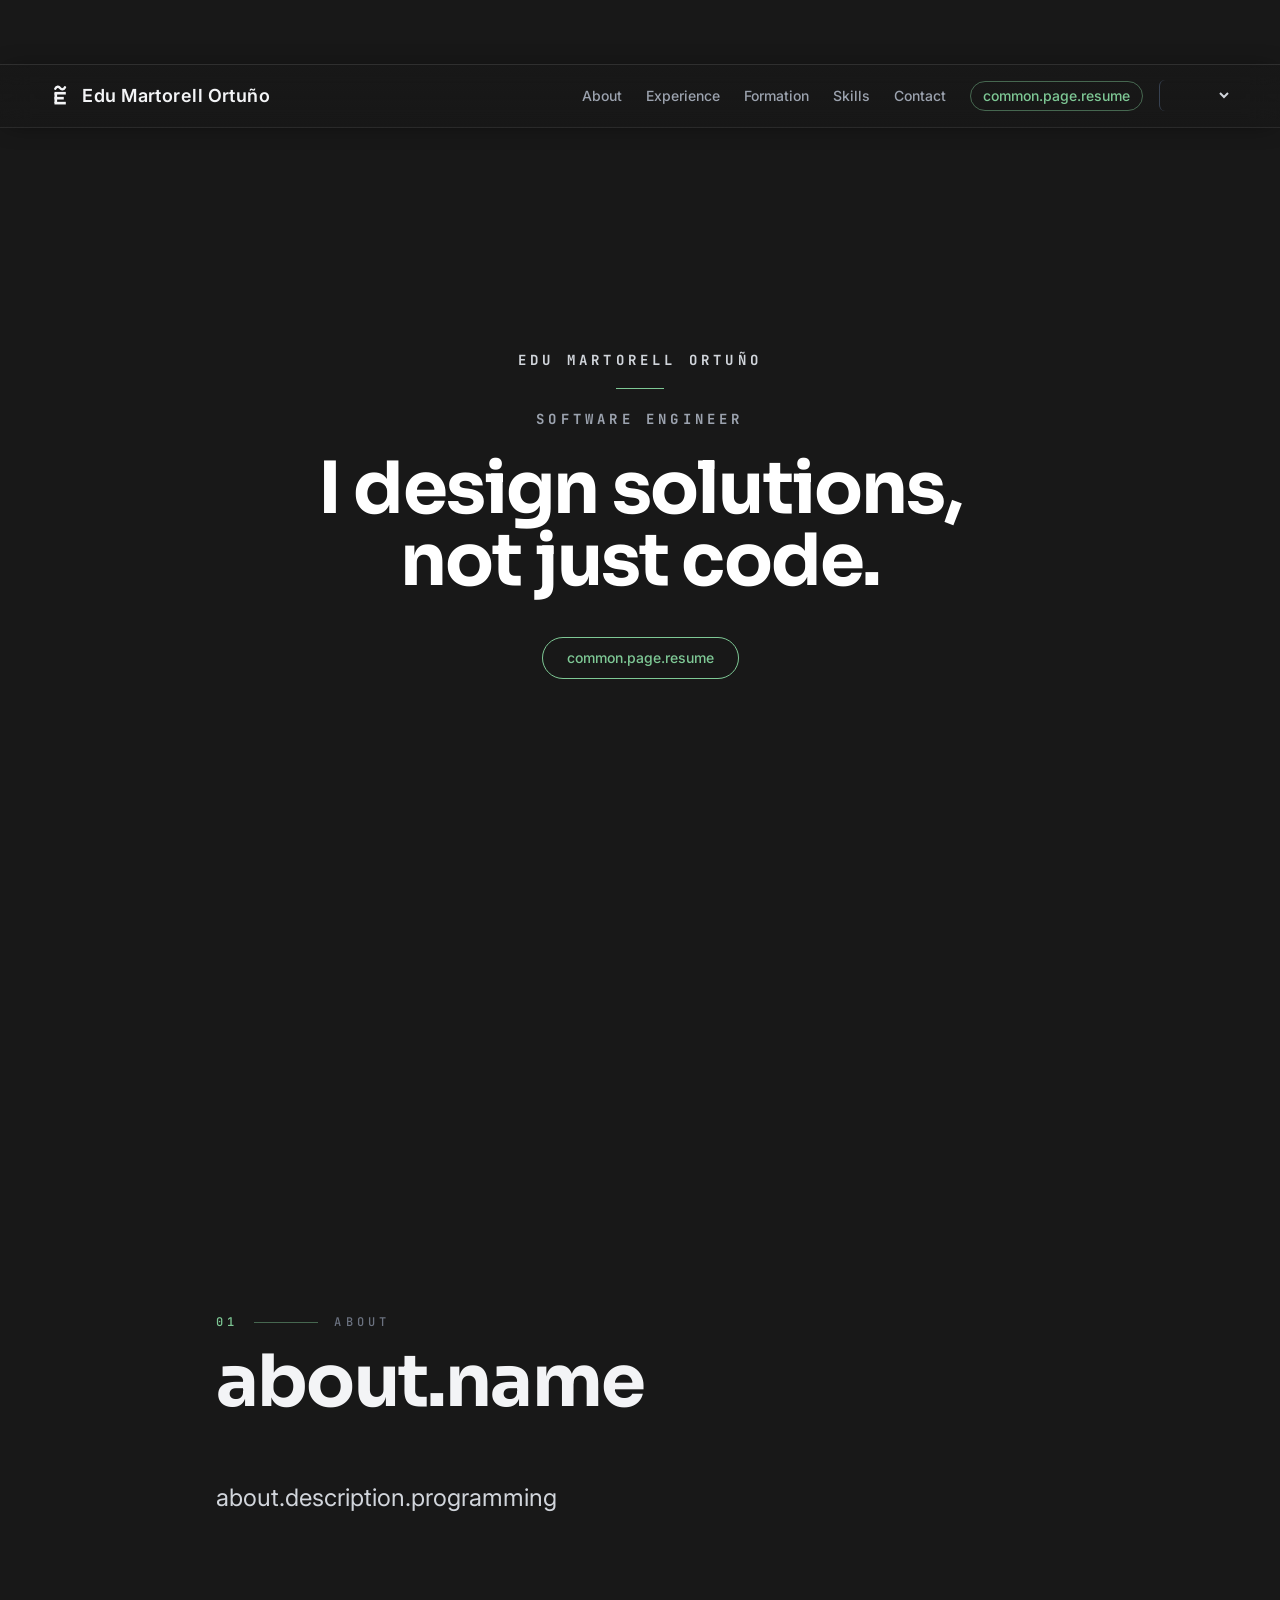
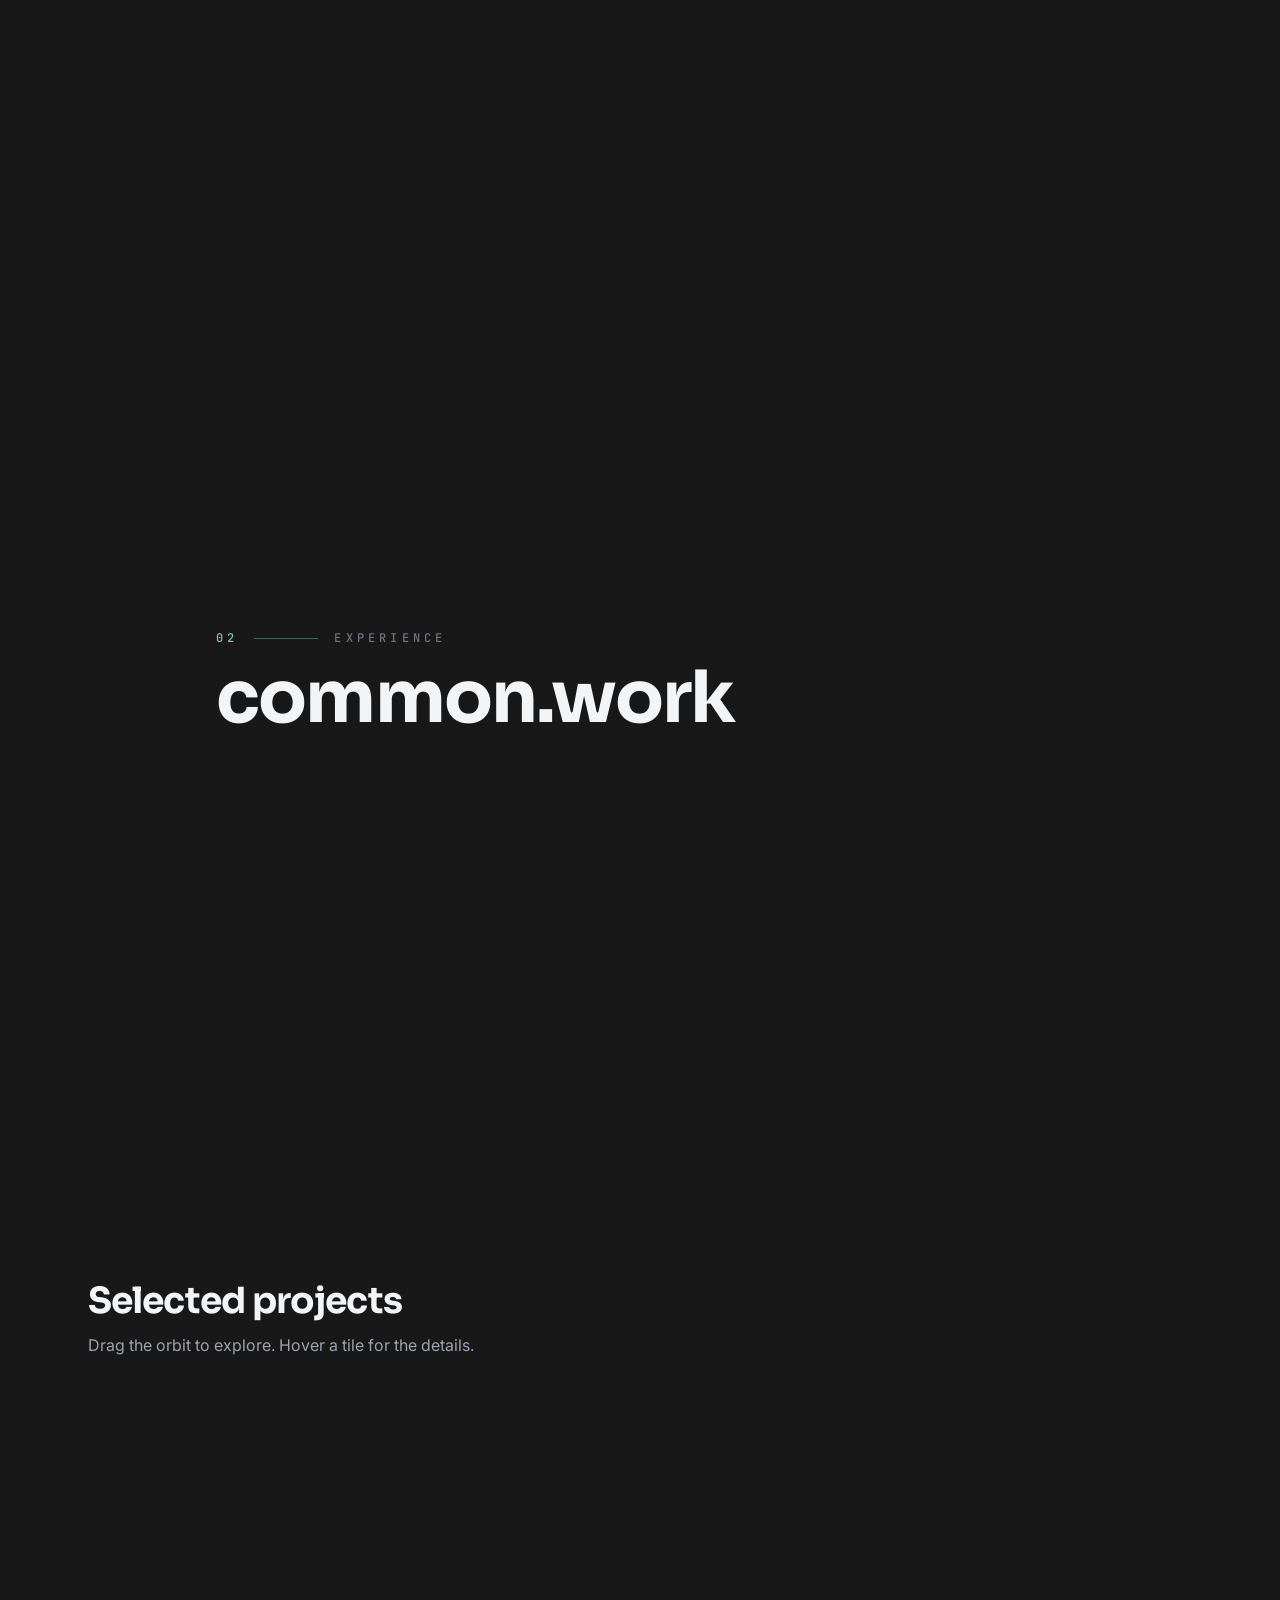
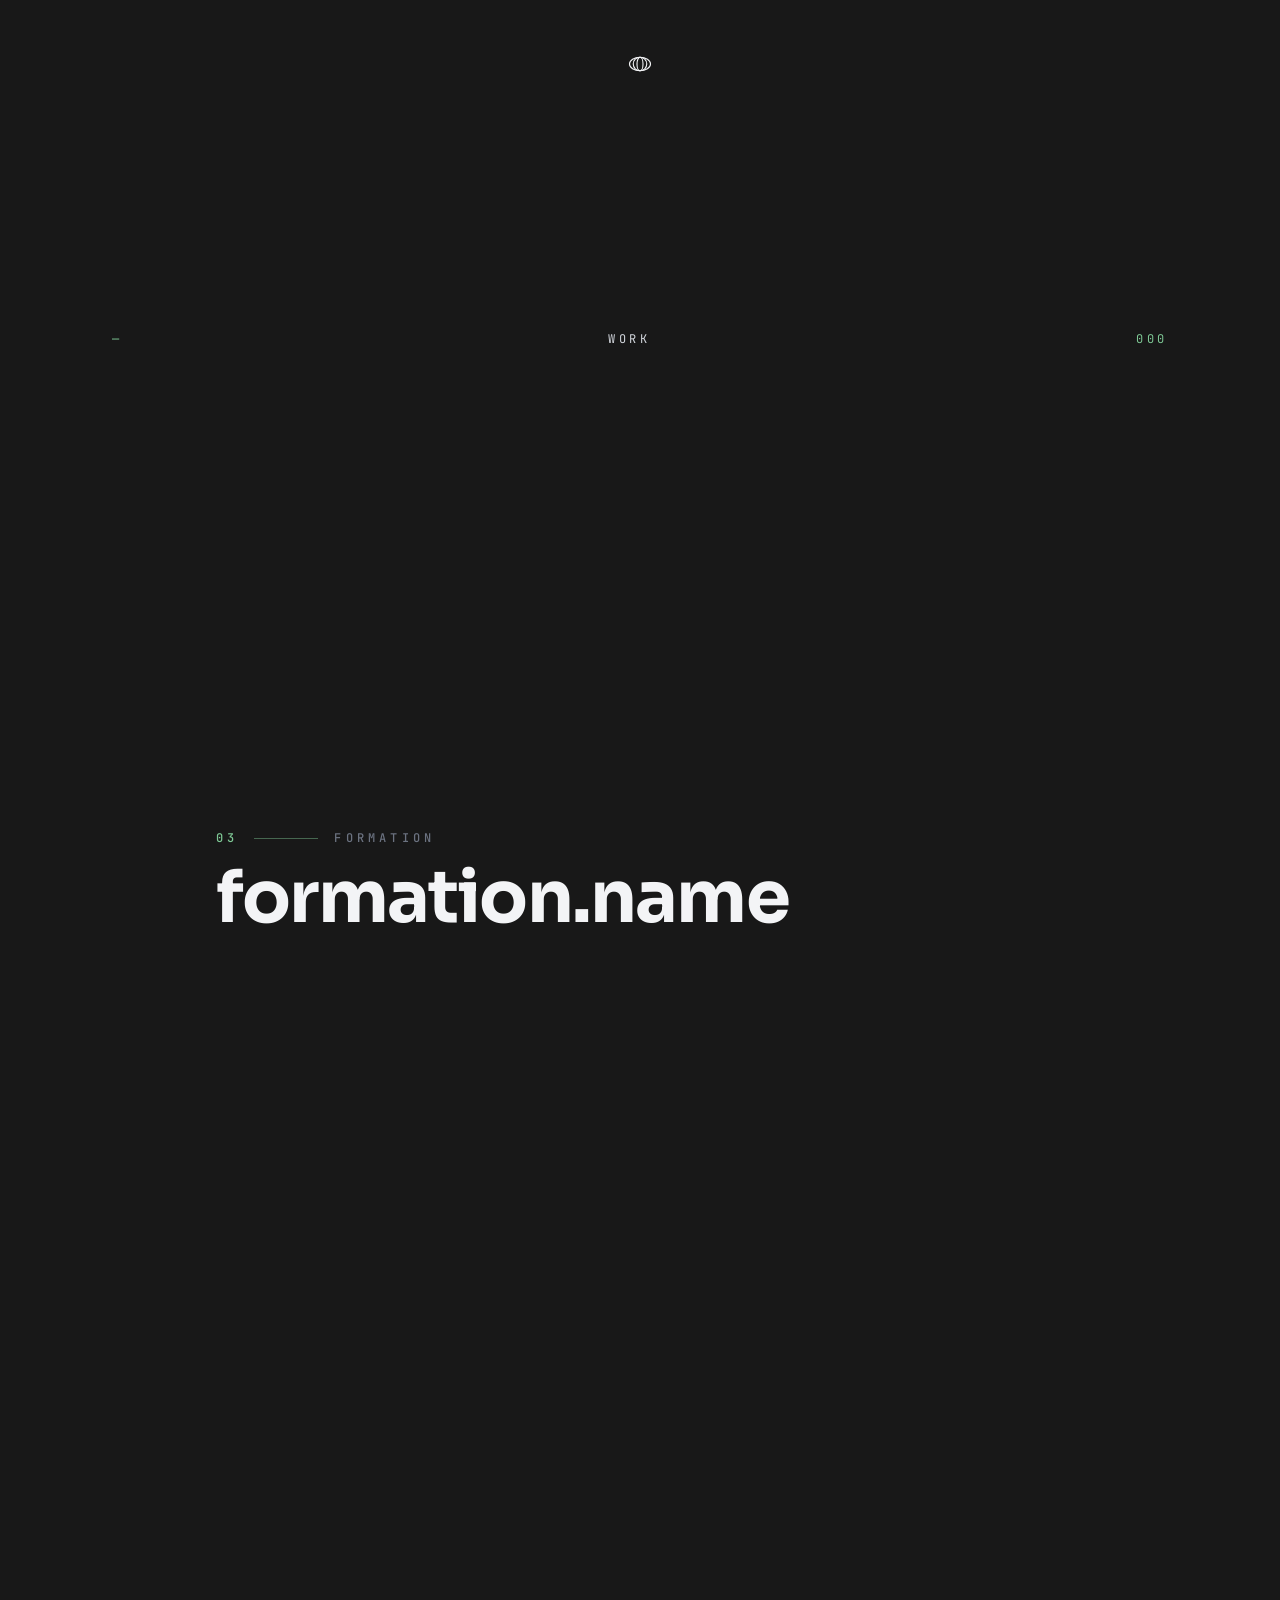
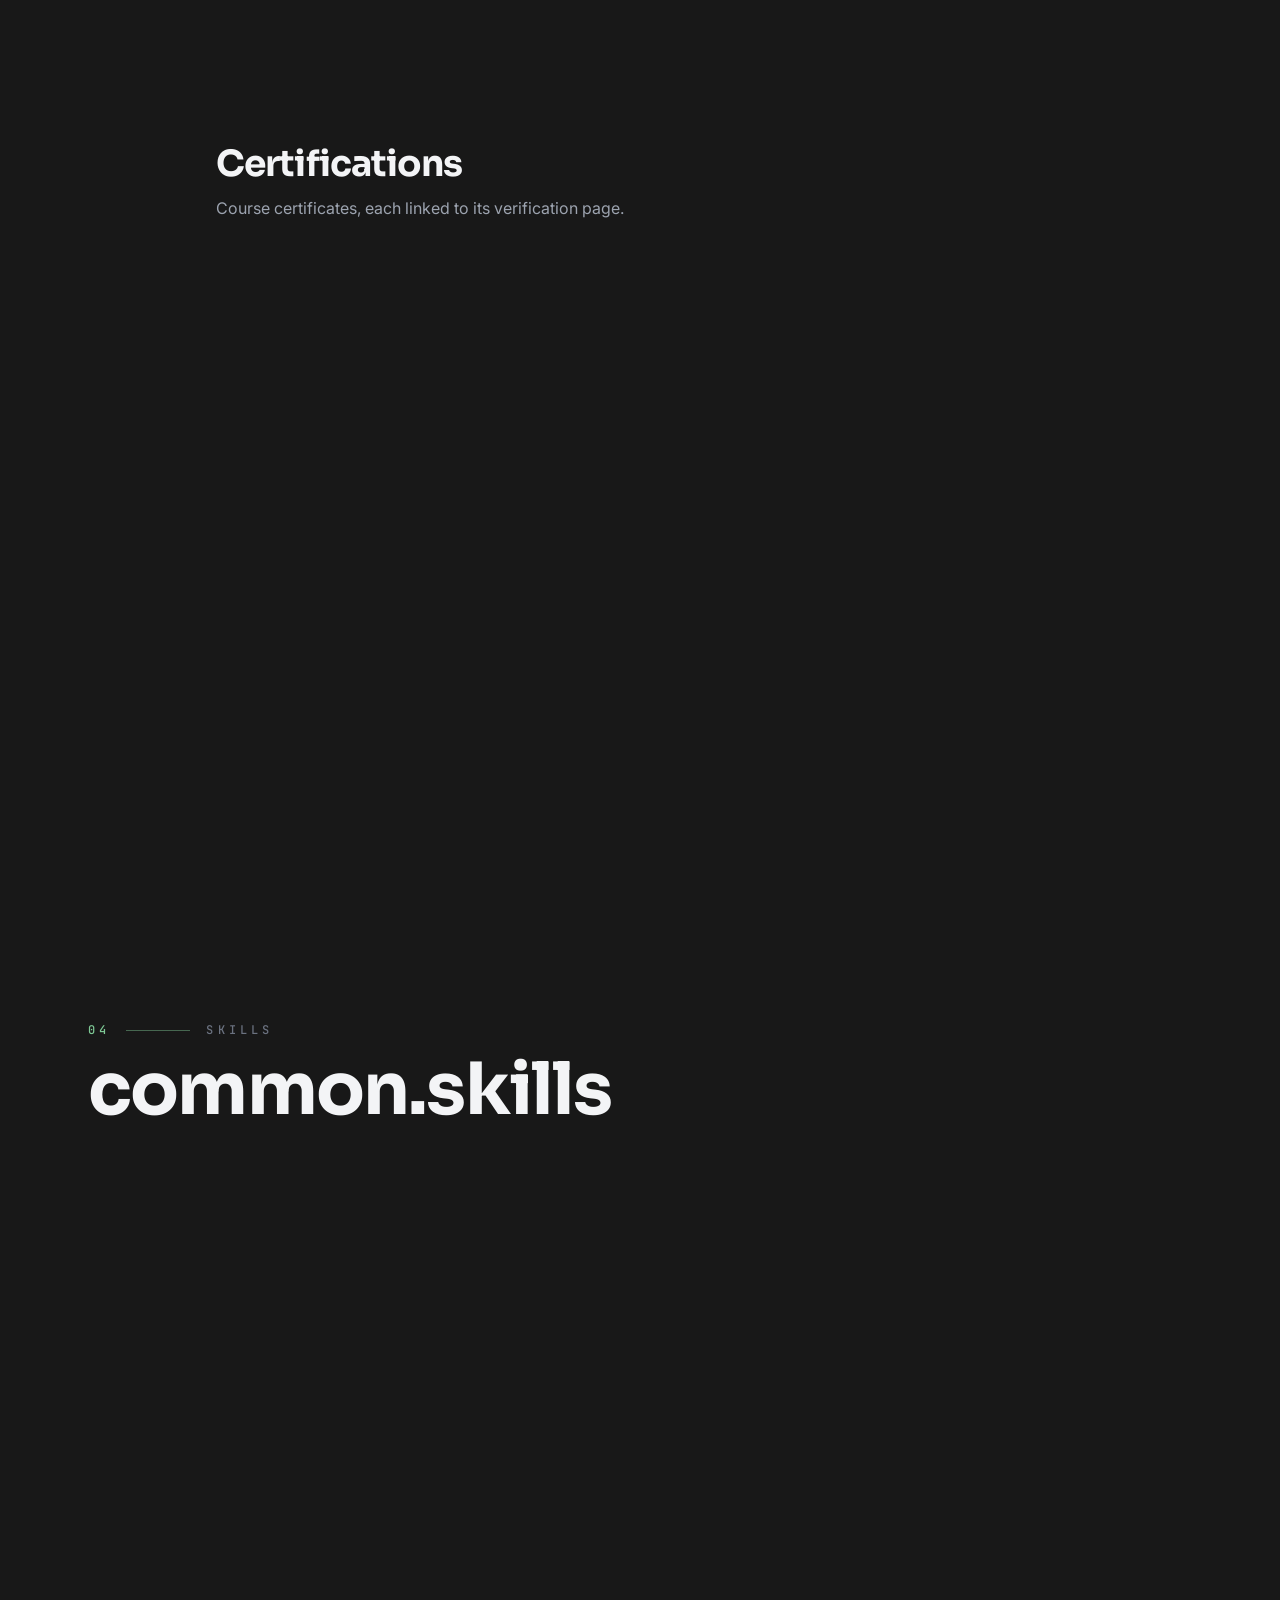
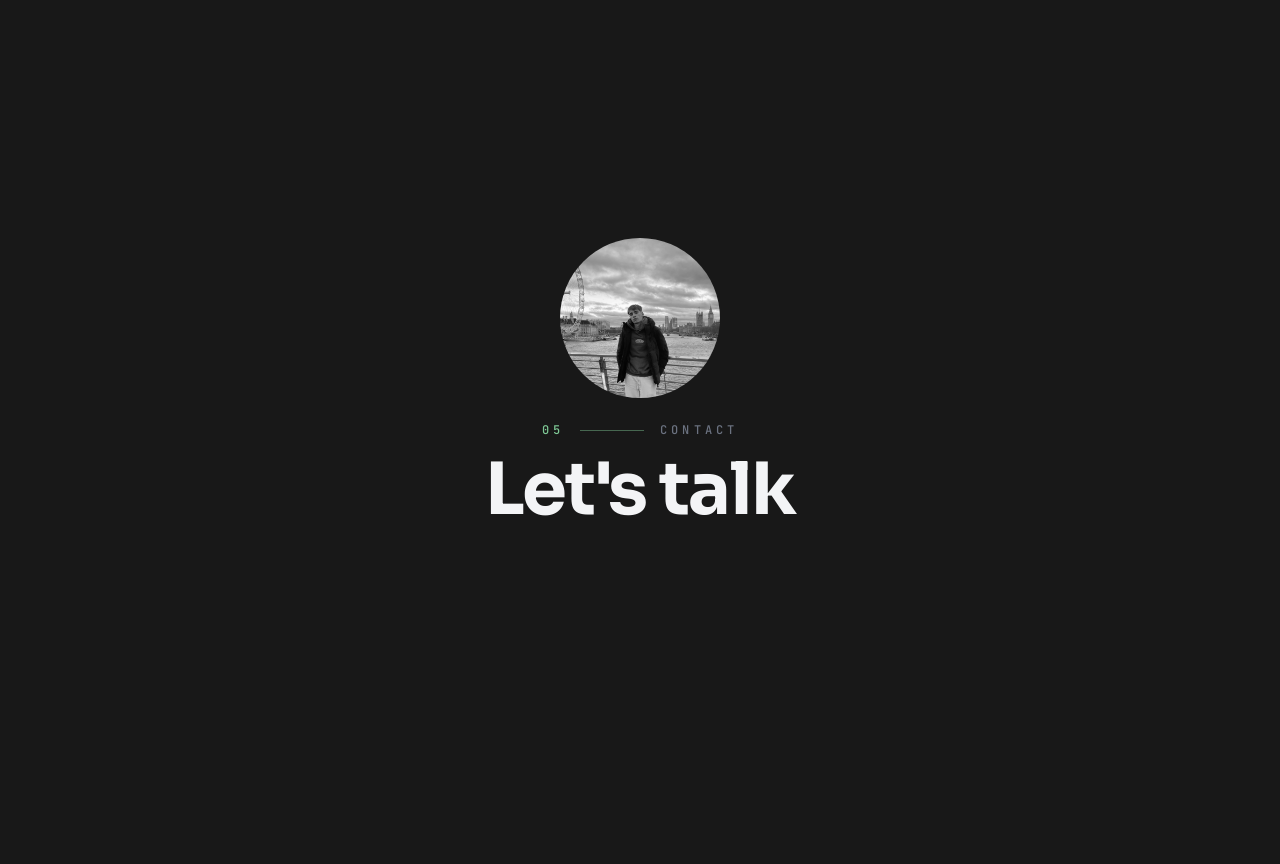
==== commit b75456e4: "Deploy from edmaor/portfolio@7a5d6e422d493ed68fb548a825053258eb12b943" ====
--- a/index.html
+++ b/index.html
@@ -2,28 +2,54 @@
 <html lang="en">
   <head>
     <meta charset="UTF-8" />
-    <link rel="icon" href="./favicon.ico" />
+    <!-- Browsers that understand an SVG icon take the first line and render the
+         mark crisp at whatever size and DPI they need. The .ico is the fallback
+         and carries three raster cuts; its 16px entry drops the tilde, which
+         cannot resolve on a 16px grid. -->
+    <link rel="icon" href="/favicon.svg" type="image/svg+xml" />
+    <link rel="icon" href="/favicon.ico" sizes="16x16 32x32 48x48" />
+    <link rel="apple-touch-icon" href="/apple-touch-icon.png" />
+    <meta name="theme-color" content="#181818" />
+    <!-- Three faces, three jobs: Sora sets the display headings, Inter does the
+         reading, JetBrains Mono carries the eyebrows, the section numbers and
+         every date range -- its figures are tabular by design, which the
+         platform's own `ui-monospace` does not promise. Preconnecting to the
+         file host saves a round trip, since the stylesheet below is what tells
+         the browser that gstatic is involved at all. -->
+    <link rel="preconnect" href="https://fonts.googleapis.com" />
+    <link rel="preconnect" href="https://fonts.gstatic.com" crossorigin />
+    <link
+      rel="stylesheet"
+      href="https://fonts.googleapis.com/css2?family=Inter:wght@400..700&family=JetBrains+Mono:wght@400;500;700&family=Sora:wght@600;700&display=swap"
+    />
     <meta name="viewport" content="width=device-width, initial-scale=1.0" />
-    <title>Edu's Portfolio - Software Developer</title>
+    <title>Edu Martorell Ortuño — Software Engineer</title>
     <meta
       name="google-site-verification"
       content="google-site-verification=auwHDEetUwe59BdRm-9PRtqTJgecXmZHyPtjPSKmof4"
     />
     <meta
       name="description"
-      content="Edu Martorell Ortuño's portfolio, featuring projects, skills, and a personal touch. Learn more about my capabilities and career highlights."
+      content="Edu Martorell Ortuño — software engineer building full stack products and AI-powered features: LLM integrations, retrieval and semantic vector search, and the APIs and infrastructure behind them. Projects, skills and career highlights."
     />
     <meta
       name="keywords"
-      content="Martorell, Ortuño, Ortuno, Tech Portfolio, Portfolio, Developer, Programmer, Software Developer, Full-Stack Developer, JavaScript Developer, JavaScript,TypeScript Developer, TypeScript, Python Developer, Python, Java Developer, Java, Java Spring Boot, Spring Boot, Web Developer, Mobile App Development, App Development, Android, Android Studio, GitHub Portfolio, React Developer, Vue Developer, Vue, API Development, Cloud Computing, Open Source Projects, Agile Developer, DevOps Engineer, Front-End Developer, Bootstrap, Tailwind, Back-End Developer, Node.js Developer, Database Management, Problem Solver, Clean Code, Continuous Learning, coctelea, extrameeeegg"
+      content="Edu Martorell Ortuño, Edu Martorell, Martorell, Ortuño, Ortuno, Portfolio, Tech Portfolio, GitHub Portfolio, Software Engineer, Software Developer, Full Stack Engineer, Full-Stack Developer, Backend Engineer, Frontend Developer, Web Developer, API Development, REST APIs, AI Engineer, AI, Artificial Intelligence, LLM, LLMs, Large Language Models, Generative AI, GenAI, LLM Integration, RAG, Retrieval Augmented Generation, Prompt Engineering, AI Agents, Agentic Workflows, Model Context Protocol, MCP, Embeddings, Vector Search, Vector Database, Semantic Search, NLP, Natural Language Processing, Elasticsearch, Machine Learning, TypeScript, JavaScript, Python, Java, Spring Boot, FastAPI, Vue, Vue 3, Pinia, Node.js, Express, Vite, Tailwind CSS, Bootstrap, HTML, CSS, PostgreSQL, Supabase, MySQL, SQL, Database Design, AWS, EC2, S3, Google Cloud, GCP, Docker, Linux, CI/CD, GitHub Actions, DevOps, Cloud Computing, Hexagonal Architecture, Test Driven Development, TDD, Playwright, Vitest, Agile, Clean Code, Open Source, Coctelea, extrameeeegg"
     />
-    <meta property="og:title" content="Edu's Portfolio - Software Developer" />
+    <meta property="og:title" content="Edu Martorell Ortuño — Software Engineer" />
+    <meta
+      property="og:description"
+      content="Software engineer building full stack products and AI-powered features: LLM integrations, retrieval and semantic vector search, and the APIs and infrastructure behind them."
+    />
     <meta property="og:site_name" content="Edu's Portfolio" />
-    <meta property="og:url" content="https://www.edumartorellortuno.com" />
+    <!-- Both of these must match the host the deploy workflow writes into
+         dist/CNAME, or link previews and structured data point at a domain
+         this site is not served from. -->
+    <meta property="og:url" content="https://www.edumartorellortuno.dev" />
     <meta property="og:type" content="website" />
-    <meta itemprop="url" content="https://edumartorellortuno.com" />
-    <script type="module" crossorigin src="./assets/index-CVAovejY.js"></script>
-    <link rel="stylesheet" crossorigin href="./assets/index-BRIxxUvV.css">
+    <meta itemprop="url" content="https://www.edumartorellortuno.dev" />
+    <script type="module" crossorigin src="/assets/index-DxGPQICf.js"></script>
+    <link rel="stylesheet" crossorigin href="/assets/index-BzctZdll.css">
   </head>
   <body>
     <div id="app"></div>
--- a/assets/index-BzctZdll.css
+++ b/assets/index-BzctZdll.css
@@ -0,0 +1 @@
+:root{--vt-c-white: #ffffff;--vt-c-white-soft: #f8f8f8;--vt-c-white-mute: #f2f2f2;--vt-c-black: #181818;--vt-c-black-soft: #222222;--vt-c-black-mute: #282828;--vt-c-indigo: #2c3e50;--vt-c-divider-light-1: rgba(60, 60, 60, .29);--vt-c-divider-light-2: rgba(60, 60, 60, .12);--vt-c-divider-dark-1: rgba(84, 84, 84, .65);--vt-c-divider-dark-2: rgba(84, 84, 84, .48);--vt-c-text-light-1: var(--vt-c-indigo);--vt-c-text-light-2: rgba(60, 60, 60, .66);--vt-c-text-dark-1: var(--vt-c-white);--vt-c-text-dark-2: rgba(235, 235, 235, .64)}:root{--color-background: var(--vt-c-white);--color-background-soft: var(--vt-c-white-soft);--color-background-mute: var(--vt-c-white-mute);--color-border: var(--vt-c-divider-light-2);--color-border-hover: var(--vt-c-divider-light-1);--color-heading: var(--vt-c-text-light-1);--color-text: var(--vt-c-text-light-1);--section-gap: 160px;--brand: #7ec895;--brand-deep: #0c221b;--brand-dim: rgb(126 200 149 / .45);--brand-wash: rgb(126 200 149 / .1);--font-mono: "JetBrains Mono", ui-monospace, SFMono-Regular, Menlo, Consolas, monospace}@media (prefers-color-scheme: dark){:root{--color-background: var(--vt-c-black);--color-background-soft: var(--vt-c-black-soft);--color-background-mute: var(--vt-c-black-mute);--color-border: var(--vt-c-divider-dark-2);--color-border-hover: var(--vt-c-divider-dark-1);--color-heading: var(--vt-c-text-dark-1);--color-text: var(--vt-c-text-dark-2)}}body{min-height:100vh;color:var(--color-text);background:#181818;transition:color .5s,background-color .5s;line-height:1.6;font-family:Inter,-apple-system,BlinkMacSystemFont,Segoe UI,Roboto,Helvetica Neue,sans-serif;font-size:15px;text-rendering:optimizeLegibility;-webkit-font-smoothing:antialiased;-moz-osx-font-smoothing:grayscale}@layer tailwind-base,tailwind-utilities;@layer tailwind-base{*,:before,:after{--tw-border-spacing-x: 0;--tw-border-spacing-y: 0;--tw-translate-x: 0;--tw-translate-y: 0;--tw-rotate: 0;--tw-skew-x: 0;--tw-skew-y: 0;--tw-scale-x: 1;--tw-scale-y: 1;--tw-pan-x: ;--tw-pan-y: ;--tw-pinch-zoom: ;--tw-scroll-snap-strictness: proximity;--tw-gradient-from-position: ;--tw-gradient-via-position: ;--tw-gradient-to-position: ;--tw-ordinal: ;--tw-slashed-zero: ;--tw-numeric-figure: ;--tw-numeric-spacing: ;--tw-numeric-fraction: ;--tw-ring-inset: ;--tw-ring-offset-width: 0px;--tw-ring-offset-color: #fff;--tw-ring-color: rgb(59 130 246 / .5);--tw-ring-offset-shadow: 0 0 #0000;--tw-ring-shadow: 0 0 #0000;--tw-shadow: 0 0 #0000;--tw-shadow-colored: 0 0 #0000;--tw-blur: ;--tw-brightness: ;--tw-contrast: ;--tw-grayscale: ;--tw-hue-rotate: ;--tw-invert: ;--tw-saturate: ;--tw-sepia: ;--tw-drop-shadow: ;--tw-backdrop-blur: ;--tw-backdrop-brightness: ;--tw-backdrop-contrast: ;--tw-backdrop-grayscale: ;--tw-backdrop-hue-rotate: ;--tw-backdrop-invert: ;--tw-backdrop-opacity: ;--tw-backdrop-saturate: ;--tw-backdrop-sepia: ;--tw-contain-size: ;--tw-contain-layout: ;--tw-contain-paint: ;--tw-contain-style: }::backdrop{--tw-border-spacing-x: 0;--tw-border-spacing-y: 0;--tw-translate-x: 0;--tw-translate-y: 0;--tw-rotate: 0;--tw-skew-x: 0;--tw-skew-y: 0;--tw-scale-x: 1;--tw-scale-y: 1;--tw-pan-x: ;--tw-pan-y: ;--tw-pinch-zoom: ;--tw-scroll-snap-strictness: proximity;--tw-gradient-from-position: ;--tw-gradient-via-position: ;--tw-gradient-to-position: ;--tw-ordinal: ;--tw-slashed-zero: ;--tw-numeric-figure: ;--tw-numeric-spacing: ;--tw-numeric-fraction: ;--tw-ring-inset: ;--tw-ring-offset-width: 0px;--tw-ring-offset-color: #fff;--tw-ring-color: rgb(59 130 246 / .5);--tw-ring-offset-shadow: 0 0 #0000;--tw-ring-shadow: 0 0 #0000;--tw-shadow: 0 0 #0000;--tw-shadow-colored: 0 0 #0000;--tw-blur: ;--tw-brightness: ;--tw-contrast: ;--tw-grayscale: ;--tw-hue-rotate: ;--tw-invert: ;--tw-saturate: ;--tw-sepia: ;--tw-drop-shadow: ;--tw-backdrop-blur: ;--tw-backdrop-brightness: ;--tw-backdrop-contrast: ;--tw-backdrop-grayscale: ;--tw-backdrop-hue-rotate: ;--tw-backdrop-invert: ;--tw-backdrop-opacity: ;--tw-backdrop-saturate: ;--tw-backdrop-sepia: ;--tw-contain-size: ;--tw-contain-layout: ;--tw-contain-paint: ;--tw-contain-style: }*,:before,:after{box-sizing:border-box;border-width:0;border-style:solid;border-color:#e5e7eb}:before,:after{--tw-content: ""}html,:host{line-height:1.5;-webkit-text-size-adjust:100%;-moz-tab-size:4;-o-tab-size:4;tab-size:4;font-family:Inter,-apple-system,BlinkMacSystemFont,Segoe UI,Roboto,Helvetica Neue,sans-serif;font-feature-settings:normal;font-variation-settings:normal;-webkit-tap-highlight-color:transparent}body{margin:0;line-height:inherit}hr{height:0;color:inherit;border-top-width:1px}abbr:where([title]){-webkit-text-decoration:underline dotted;text-decoration:underline dotted}h1,h2,h3,h4,h5,h6{font-size:inherit;font-weight:inherit}a{color:inherit;text-decoration:inherit}b,strong{font-weight:bolder}code,kbd,samp,pre{font-family:JetBrains Mono,ui-monospace,SFMono-Regular,Menlo,Consolas,monospace;font-feature-settings:normal;font-variation-settings:normal;font-size:1em}small{font-size:80%}sub,sup{font-size:75%;line-height:0;position:relative;vertical-align:baseline}sub{bottom:-.25em}sup{top:-.5em}table{text-indent:0;border-color:inherit;border-collapse:collapse}button,input,optgroup,select,textarea{font-family:inherit;font-feature-settings:inherit;font-variation-settings:inherit;font-size:100%;font-weight:inherit;line-height:inherit;letter-spacing:inherit;color:inherit;margin:0;padding:0}button,select{text-transform:none}button,input:where([type=button]),input:where([type=reset]),input:where([type=submit]){-webkit-appearance:button;background-color:transparent;background-image:none}:-moz-focusring{outline:auto}:-moz-ui-invalid{box-shadow:none}progress{vertical-align:baseline}::-webkit-inner-spin-button,::-webkit-outer-spin-button{height:auto}[type=search]{-webkit-appearance:textfield;outline-offset:-2px}::-webkit-search-decoration{-webkit-appearance:none}::-webkit-file-upload-button{-webkit-appearance:button;font:inherit}summary{display:list-item}blockquote,dl,dd,h1,h2,h3,h4,h5,h6,hr,figure,p,pre{margin:0}fieldset{margin:0;padding:0}legend{padding:0}ol,ul,menu{list-style:none;margin:0;padding:0}dialog{padding:0}textarea{resize:vertical}input::-moz-placeholder,textarea::-moz-placeholder{opacity:1;color:#9ca3af}input::placeholder,textarea::placeholder{opacity:1;color:#9ca3af}button,[role=button]{cursor:pointer}:disabled{cursor:default}img,svg,video,canvas,audio,iframe,embed,object{display:block;vertical-align:middle}img,video{max-width:100%;height:auto}[hidden]:where(:not([hidden=until-found])){display:none}}@layer tailwind-utilities{.sr-only{position:absolute;width:1px;height:1px;padding:0;margin:-1px;overflow:hidden;clip:rect(0,0,0,0);white-space:nowrap;border-width:0}.pointer-events-none{pointer-events:none}.visible{visibility:visible}.invisible{visibility:hidden}.collapse{visibility:collapse}.static{position:static}.fixed{position:fixed}.absolute{position:absolute}.relative{position:relative}.sticky{position:sticky}.inset-0{inset:0}.-top-1{top:-.25rem}.left-1\/2{left:50%}.top-0{top:0}.top-1\/2{top:50%}.top-full{top:100%}.z-0{z-index:0}.z-20{z-index:20}.z-30{z-index:30}.z-\[60\]{z-index:60}.order-2{order:2}.order-3{order:3}.mx-auto{margin-left:auto;margin-right:auto}.-mt-3{margin-top:-.75rem}.mb-0{margin-bottom:0}.mb-1{margin-bottom:.25rem}.mb-12{margin-bottom:3rem}.mb-2{margin-bottom:.5rem}.mb-3{margin-bottom:.75rem}.mb-4{margin-bottom:1rem}.mb-5{margin-bottom:1.25rem}.mb-6{margin-bottom:1.5rem}.mb-9{margin-bottom:2.25rem}.ml-1{margin-left:.25rem}.ml-auto{margin-left:auto}.mt-0\.5{margin-top:.125rem}.mt-1{margin-top:.25rem}.mt-10{margin-top:2.5rem}.mt-2{margin-top:.5rem}.mt-2\.5{margin-top:.625rem}.mt-3{margin-top:.75rem}.mt-4{margin-top:1rem}.mt-5{margin-top:1.25rem}.mt-6{margin-top:1.5rem}.block{display:block}.inline-block{display:inline-block}.inline{display:inline}.flex{display:flex}.table{display:table}.grid{display:grid}.hidden{display:none}.aspect-square{aspect-ratio:1 / 1}.size-12{width:3rem;height:3rem}.size-2{width:.5rem;height:.5rem}.size-4{width:1rem;height:1rem}.size-7{width:1.75rem;height:1.75rem}.size-\[38px\]{width:38px;height:38px}.size-full{width:100%;height:100%}.h-4{height:1rem}.h-6{height:1.5rem}.h-full{height:100%}.h-px{height:1px}.min-h-0{min-height:0px}.min-h-32{min-height:8rem}.min-h-9{min-height:2.25rem}.min-h-dvh{min-height:100dvh}.min-h-svh{min-height:100svh}.w-10{width:2.5rem}.w-12{width:3rem}.w-36{width:9rem}.w-4{width:1rem}.w-40{width:10rem}.w-full{width:100%}.w-svw{width:100svw}.min-w-0{min-width:0px}.max-w-3xl{max-width:48rem}.max-w-4xl{max-width:56rem}.max-w-5xl{max-width:64rem}.max-w-6xl{max-width:72rem}.max-w-\[210mm\]{max-width:210mm}.max-w-md{max-width:28rem}.max-w-sm{max-width:24rem}.max-w-xl{max-width:36rem}.flex-1{flex:1 1 0%}.shrink-0{flex-shrink:0}.border-collapse{border-collapse:collapse}.border-separate{border-collapse:separate}.border-spacing-0{--tw-border-spacing-x: 0px;--tw-border-spacing-y: 0px;border-spacing:var(--tw-border-spacing-x) var(--tw-border-spacing-y)}.border-spacing-0\.5{--tw-border-spacing-x: .125rem;--tw-border-spacing-y: .125rem;border-spacing:var(--tw-border-spacing-x) var(--tw-border-spacing-y)}.border-spacing-1{--tw-border-spacing-x: .25rem;--tw-border-spacing-y: .25rem;border-spacing:var(--tw-border-spacing-x) var(--tw-border-spacing-y)}.border-spacing-1\.5{--tw-border-spacing-x: .375rem;--tw-border-spacing-y: .375rem;border-spacing:var(--tw-border-spacing-x) var(--tw-border-spacing-y)}.border-spacing-10{--tw-border-spacing-x: 2.5rem;--tw-border-spacing-y: 2.5rem;border-spacing:var(--tw-border-spacing-x) var(--tw-border-spacing-y)}.border-spacing-11{--tw-border-spacing-x: 2.75rem;--tw-border-spacing-y: 2.75rem;border-spacing:var(--tw-border-spacing-x) var(--tw-border-spacing-y)}.border-spacing-12{--tw-border-spacing-x: 3rem;--tw-border-spacing-y: 3rem;border-spacing:var(--tw-border-spacing-x) var(--tw-border-spacing-y)}.border-spacing-14{--tw-border-spacing-x: 3.5rem;--tw-border-spacing-y: 3.5rem;border-spacing:var(--tw-border-spacing-x) var(--tw-border-spacing-y)}.border-spacing-16{--tw-border-spacing-x: 4rem;--tw-border-spacing-y: 4rem;border-spacing:var(--tw-border-spacing-x) var(--tw-border-spacing-y)}.border-spacing-2{--tw-border-spacing-x: .5rem;--tw-border-spacing-y: .5rem;border-spacing:var(--tw-border-spacing-x) var(--tw-border-spacing-y)}.border-spacing-2\.5{--tw-border-spacing-x: .625rem;--tw-border-spacing-y: .625rem;border-spacing:var(--tw-border-spacing-x) var(--tw-border-spacing-y)}.border-spacing-20{--tw-border-spacing-x: 5rem;--tw-border-spacing-y: 5rem;border-spacing:var(--tw-border-spacing-x) var(--tw-border-spacing-y)}.border-spacing-24{--tw-border-spacing-x: 6rem;--tw-border-spacing-y: 6rem;border-spacing:var(--tw-border-spacing-x) var(--tw-border-spacing-y)}.border-spacing-28{--tw-border-spacing-x: 7rem;--tw-border-spacing-y: 7rem;border-spacing:var(--tw-border-spacing-x) var(--tw-border-spacing-y)}.border-spacing-3{--tw-border-spacing-x: .75rem;--tw-border-spacing-y: .75rem;border-spacing:var(--tw-border-spacing-x) var(--tw-border-spacing-y)}.border-spacing-3\.5{--tw-border-spacing-x: .875rem;--tw-border-spacing-y: .875rem;border-spacing:var(--tw-border-spacing-x) var(--tw-border-spacing-y)}.border-spacing-32{--tw-border-spacing-x: 8rem;--tw-border-spacing-y: 8rem;border-spacing:var(--tw-border-spacing-x) var(--tw-border-spacing-y)}.border-spacing-36{--tw-border-spacing-x: 9rem;--tw-border-spacing-y: 9rem;border-spacing:var(--tw-border-spacing-x) var(--tw-border-spacing-y)}.border-spacing-4{--tw-border-spacing-x: 1rem;--tw-border-spacing-y: 1rem;border-spacing:var(--tw-border-spacing-x) var(--tw-border-spacing-y)}.border-spacing-40{--tw-border-spacing-x: 10rem;--tw-border-spacing-y: 10rem;border-spacing:var(--tw-border-spacing-x) var(--tw-border-spacing-y)}.border-spacing-44{--tw-border-spacing-x: 11rem;--tw-border-spacing-y: 11rem;border-spacing:var(--tw-border-spacing-x) var(--tw-border-spacing-y)}.border-spacing-48{--tw-border-spacing-x: 12rem;--tw-border-spacing-y: 12rem;border-spacing:var(--tw-border-spacing-x) var(--tw-border-spacing-y)}.border-spacing-5{--tw-border-spacing-x: 1.25rem;--tw-border-spacing-y: 1.25rem;border-spacing:var(--tw-border-spacing-x) var(--tw-border-spacing-y)}.border-spacing-52{--tw-border-spacing-x: 13rem;--tw-border-spacing-y: 13rem;border-spacing:var(--tw-border-spacing-x) var(--tw-border-spacing-y)}.border-spacing-56{--tw-border-spacing-x: 14rem;--tw-border-spacing-y: 14rem;border-spacing:var(--tw-border-spacing-x) var(--tw-border-spacing-y)}.border-spacing-6{--tw-border-spacing-x: 1.5rem;--tw-border-spacing-y: 1.5rem;border-spacing:var(--tw-border-spacing-x) var(--tw-border-spacing-y)}.border-spacing-60{--tw-border-spacing-x: 15rem;--tw-border-spacing-y: 15rem;border-spacing:var(--tw-border-spacing-x) var(--tw-border-spacing-y)}.border-spacing-64{--tw-border-spacing-x: 16rem;--tw-border-spacing-y: 16rem;border-spacing:var(--tw-border-spacing-x) var(--tw-border-spacing-y)}.border-spacing-7{--tw-border-spacing-x: 1.75rem;--tw-border-spacing-y: 1.75rem;border-spacing:var(--tw-border-spacing-x) var(--tw-border-spacing-y)}.border-spacing-72{--tw-border-spacing-x: 18rem;--tw-border-spacing-y: 18rem;border-spacing:var(--tw-border-spacing-x) var(--tw-border-spacing-y)}.border-spacing-8{--tw-border-spacing-x: 2rem;--tw-border-spacing-y: 2rem;border-spacing:var(--tw-border-spacing-x) var(--tw-border-spacing-y)}.border-spacing-80{--tw-border-spacing-x: 20rem;--tw-border-spacing-y: 20rem;border-spacing:var(--tw-border-spacing-x) var(--tw-border-spacing-y)}.border-spacing-9{--tw-border-spacing-x: 2.25rem;--tw-border-spacing-y: 2.25rem;border-spacing:var(--tw-border-spacing-x) var(--tw-border-spacing-y)}.border-spacing-96{--tw-border-spacing-x: 24rem;--tw-border-spacing-y: 24rem;border-spacing:var(--tw-border-spacing-x) var(--tw-border-spacing-y)}.border-spacing-px{--tw-border-spacing-x: 1px;--tw-border-spacing-y: 1px;border-spacing:var(--tw-border-spacing-x) var(--tw-border-spacing-y)}.border-spacing-x-0{--tw-border-spacing-x: 0px;border-spacing:var(--tw-border-spacing-x) var(--tw-border-spacing-y)}.border-spacing-x-0\.5{--tw-border-spacing-x: .125rem;border-spacing:var(--tw-border-spacing-x) var(--tw-border-spacing-y)}.border-spacing-x-1{--tw-border-spacing-x: .25rem;border-spacing:var(--tw-border-spacing-x) var(--tw-border-spacing-y)}.border-spacing-x-1\.5{--tw-border-spacing-x: .375rem;border-spacing:var(--tw-border-spacing-x) var(--tw-border-spacing-y)}.border-spacing-x-10{--tw-border-spacing-x: 2.5rem;border-spacing:var(--tw-border-spacing-x) var(--tw-border-spacing-y)}.border-spacing-x-11{--tw-border-spacing-x: 2.75rem;border-spacing:var(--tw-border-spacing-x) var(--tw-border-spacing-y)}.border-spacing-x-12{--tw-border-spacing-x: 3rem;border-spacing:var(--tw-border-spacing-x) var(--tw-border-spacing-y)}.border-spacing-x-14{--tw-border-spacing-x: 3.5rem;border-spacing:var(--tw-border-spacing-x) var(--tw-border-spacing-y)}.border-spacing-x-16{--tw-border-spacing-x: 4rem;border-spacing:var(--tw-border-spacing-x) var(--tw-border-spacing-y)}.border-spacing-x-2{--tw-border-spacing-x: .5rem;border-spacing:var(--tw-border-spacing-x) var(--tw-border-spacing-y)}.border-spacing-x-2\.5{--tw-border-spacing-x: .625rem;border-spacing:var(--tw-border-spacing-x) var(--tw-border-spacing-y)}.border-spacing-x-20{--tw-border-spacing-x: 5rem;border-spacing:var(--tw-border-spacing-x) var(--tw-border-spacing-y)}.border-spacing-x-24{--tw-border-spacing-x: 6rem;border-spacing:var(--tw-border-spacing-x) var(--tw-border-spacing-y)}.border-spacing-x-28{--tw-border-spacing-x: 7rem;border-spacing:var(--tw-border-spacing-x) var(--tw-border-spacing-y)}.border-spacing-x-3{--tw-border-spacing-x: .75rem;border-spacing:var(--tw-border-spacing-x) var(--tw-border-spacing-y)}.border-spacing-x-3\.5{--tw-border-spacing-x: .875rem;border-spacing:var(--tw-border-spacing-x) var(--tw-border-spacing-y)}.border-spacing-x-32{--tw-border-spacing-x: 8rem;border-spacing:var(--tw-border-spacing-x) var(--tw-border-spacing-y)}.border-spacing-x-36{--tw-border-spacing-x: 9rem;border-spacing:var(--tw-border-spacing-x) var(--tw-border-spacing-y)}.border-spacing-x-4{--tw-border-spacing-x: 1rem;border-spacing:var(--tw-border-spacing-x) var(--tw-border-spacing-y)}.border-spacing-x-40{--tw-border-spacing-x: 10rem;border-spacing:var(--tw-border-spacing-x) var(--tw-border-spacing-y)}.border-spacing-x-44{--tw-border-spacing-x: 11rem;border-spacing:var(--tw-border-spacing-x) var(--tw-border-spacing-y)}.border-spacing-x-48{--tw-border-spacing-x: 12rem;border-spacing:var(--tw-border-spacing-x) var(--tw-border-spacing-y)}.border-spacing-x-5{--tw-border-spacing-x: 1.25rem;border-spacing:var(--tw-border-spacing-x) var(--tw-border-spacing-y)}.border-spacing-x-52{--tw-border-spacing-x: 13rem;border-spacing:var(--tw-border-spacing-x) var(--tw-border-spacing-y)}.border-spacing-x-56{--tw-border-spacing-x: 14rem;border-spacing:var(--tw-border-spacing-x) var(--tw-border-spacing-y)}.border-spacing-x-6{--tw-border-spacing-x: 1.5rem;border-spacing:var(--tw-border-spacing-x) var(--tw-border-spacing-y)}.border-spacing-x-60{--tw-border-spacing-x: 15rem;border-spacing:var(--tw-border-spacing-x) var(--tw-border-spacing-y)}.border-spacing-x-64{--tw-border-spacing-x: 16rem;border-spacing:var(--tw-border-spacing-x) var(--tw-border-spacing-y)}.border-spacing-x-7{--tw-border-spacing-x: 1.75rem;border-spacing:var(--tw-border-spacing-x) var(--tw-border-spacing-y)}.border-spacing-x-72{--tw-border-spacing-x: 18rem;border-spacing:var(--tw-border-spacing-x) var(--tw-border-spacing-y)}.border-spacing-x-8{--tw-border-spacing-x: 2rem;border-spacing:var(--tw-border-spacing-x) var(--tw-border-spacing-y)}.border-spacing-x-80{--tw-border-spacing-x: 20rem;border-spacing:var(--tw-border-spacing-x) var(--tw-border-spacing-y)}.border-spacing-x-9{--tw-border-spacing-x: 2.25rem;border-spacing:var(--tw-border-spacing-x) var(--tw-border-spacing-y)}.border-spacing-x-96{--tw-border-spacing-x: 24rem;border-spacing:var(--tw-border-spacing-x) var(--tw-border-spacing-y)}.border-spacing-x-px{--tw-border-spacing-x: 1px;border-spacing:var(--tw-border-spacing-x) var(--tw-border-spacing-y)}.border-spacing-y-0{--tw-border-spacing-y: 0px;border-spacing:var(--tw-border-spacing-x) var(--tw-border-spacing-y)}.border-spacing-y-0\.5{--tw-border-spacing-y: .125rem;border-spacing:var(--tw-border-spacing-x) var(--tw-border-spacing-y)}.border-spacing-y-1{--tw-border-spacing-y: .25rem;border-spacing:var(--tw-border-spacing-x) var(--tw-border-spacing-y)}.border-spacing-y-1\.5{--tw-border-spacing-y: .375rem;border-spacing:var(--tw-border-spacing-x) var(--tw-border-spacing-y)}.border-spacing-y-10{--tw-border-spacing-y: 2.5rem;border-spacing:var(--tw-border-spacing-x) var(--tw-border-spacing-y)}.border-spacing-y-11{--tw-border-spacing-y: 2.75rem;border-spacing:var(--tw-border-spacing-x) var(--tw-border-spacing-y)}.border-spacing-y-12{--tw-border-spacing-y: 3rem;border-spacing:var(--tw-border-spacing-x) var(--tw-border-spacing-y)}.border-spacing-y-14{--tw-border-spacing-y: 3.5rem;border-spacing:var(--tw-border-spacing-x) var(--tw-border-spacing-y)}.border-spacing-y-16{--tw-border-spacing-y: 4rem;border-spacing:var(--tw-border-spacing-x) var(--tw-border-spacing-y)}.border-spacing-y-2{--tw-border-spacing-y: .5rem;border-spacing:var(--tw-border-spacing-x) var(--tw-border-spacing-y)}.border-spacing-y-2\.5{--tw-border-spacing-y: .625rem;border-spacing:var(--tw-border-spacing-x) var(--tw-border-spacing-y)}.border-spacing-y-20{--tw-border-spacing-y: 5rem;border-spacing:var(--tw-border-spacing-x) var(--tw-border-spacing-y)}.border-spacing-y-24{--tw-border-spacing-y: 6rem;border-spacing:var(--tw-border-spacing-x) var(--tw-border-spacing-y)}.border-spacing-y-28{--tw-border-spacing-y: 7rem;border-spacing:var(--tw-border-spacing-x) var(--tw-border-spacing-y)}.border-spacing-y-3{--tw-border-spacing-y: .75rem;border-spacing:var(--tw-border-spacing-x) var(--tw-border-spacing-y)}.border-spacing-y-3\.5{--tw-border-spacing-y: .875rem;border-spacing:var(--tw-border-spacing-x) var(--tw-border-spacing-y)}.border-spacing-y-32{--tw-border-spacing-y: 8rem;border-spacing:var(--tw-border-spacing-x) var(--tw-border-spacing-y)}.border-spacing-y-36{--tw-border-spacing-y: 9rem;border-spacing:var(--tw-border-spacing-x) var(--tw-border-spacing-y)}.border-spacing-y-4{--tw-border-spacing-y: 1rem;border-spacing:var(--tw-border-spacing-x) var(--tw-border-spacing-y)}.border-spacing-y-40{--tw-border-spacing-y: 10rem;border-spacing:var(--tw-border-spacing-x) var(--tw-border-spacing-y)}.border-spacing-y-44{--tw-border-spacing-y: 11rem;border-spacing:var(--tw-border-spacing-x) var(--tw-border-spacing-y)}.border-spacing-y-48{--tw-border-spacing-y: 12rem;border-spacing:var(--tw-border-spacing-x) var(--tw-border-spacing-y)}.border-spacing-y-5{--tw-border-spacing-y: 1.25rem;border-spacing:var(--tw-border-spacing-x) var(--tw-border-spacing-y)}.border-spacing-y-52{--tw-border-spacing-y: 13rem;border-spacing:var(--tw-border-spacing-x) var(--tw-border-spacing-y)}.border-spacing-y-56{--tw-border-spacing-y: 14rem;border-spacing:var(--tw-border-spacing-x) var(--tw-border-spacing-y)}.border-spacing-y-6{--tw-border-spacing-y: 1.5rem;border-spacing:var(--tw-border-spacing-x) var(--tw-border-spacing-y)}.border-spacing-y-60{--tw-border-spacing-y: 15rem;border-spacing:var(--tw-border-spacing-x) var(--tw-border-spacing-y)}.border-spacing-y-64{--tw-border-spacing-y: 16rem;border-spacing:var(--tw-border-spacing-x) var(--tw-border-spacing-y)}.border-spacing-y-7{--tw-border-spacing-y: 1.75rem;border-spacing:var(--tw-border-spacing-x) var(--tw-border-spacing-y)}.border-spacing-y-72{--tw-border-spacing-y: 18rem;border-spacing:var(--tw-border-spacing-x) var(--tw-border-spacing-y)}.border-spacing-y-8{--tw-border-spacing-y: 2rem;border-spacing:var(--tw-border-spacing-x) var(--tw-border-spacing-y)}.border-spacing-y-80{--tw-border-spacing-y: 20rem;border-spacing:var(--tw-border-spacing-x) var(--tw-border-spacing-y)}.border-spacing-y-9{--tw-border-spacing-y: 2.25rem;border-spacing:var(--tw-border-spacing-x) var(--tw-border-spacing-y)}.border-spacing-y-96{--tw-border-spacing-y: 24rem;border-spacing:var(--tw-border-spacing-x) var(--tw-border-spacing-y)}.border-spacing-y-px{--tw-border-spacing-y: 1px;border-spacing:var(--tw-border-spacing-x) var(--tw-border-spacing-y)}.-translate-x-1\/2{--tw-translate-x: -50%;transform:translate(var(--tw-translate-x),var(--tw-translate-y)) rotate(var(--tw-rotate)) skew(var(--tw-skew-x)) skewY(var(--tw-skew-y)) scaleX(var(--tw-scale-x)) scaleY(var(--tw-scale-y))}.-translate-y-1\/2{--tw-translate-y: -50%;transform:translate(var(--tw-translate-x),var(--tw-translate-y)) rotate(var(--tw-rotate)) skew(var(--tw-skew-x)) skewY(var(--tw-skew-y)) scaleX(var(--tw-scale-x)) scaleY(var(--tw-scale-y))}.rotate-45{--tw-rotate: 45deg;transform:translate(var(--tw-translate-x),var(--tw-translate-y)) rotate(var(--tw-rotate)) skew(var(--tw-skew-x)) skewY(var(--tw-skew-y)) scaleX(var(--tw-scale-x)) scaleY(var(--tw-scale-y))}.transform{transform:translate(var(--tw-translate-x),var(--tw-translate-y)) rotate(var(--tw-rotate)) skew(var(--tw-skew-x)) skewY(var(--tw-skew-y)) scaleX(var(--tw-scale-x)) scaleY(var(--tw-scale-y))}.cursor-context-menu{cursor:context-menu}.cursor-pointer{cursor:pointer}.touch-pan-y{--tw-pan-y: pan-y;touch-action:var(--tw-pan-x) var(--tw-pan-y) var(--tw-pinch-zoom)}.select-none{-webkit-user-select:none;-moz-user-select:none;user-select:none}.resize-y{resize:vertical}.resize{resize:both}.break-inside-avoid{-moz-column-break-inside:avoid;break-inside:avoid}.flex-col{flex-direction:column}.flex-wrap{flex-wrap:wrap}.items-start{align-items:flex-start}.items-end{align-items:flex-end}.items-center{align-items:center}.items-baseline{align-items:baseline}.justify-end{justify-content:flex-end}.justify-center{justify-content:center}.justify-between{justify-content:space-between}.gap-0\.5{gap:.125rem}.gap-1{gap:.25rem}.gap-1\.5{gap:.375rem}.gap-10{gap:2.5rem}.gap-2{gap:.5rem}.gap-2\.5{gap:.625rem}.gap-3{gap:.75rem}.gap-4{gap:1rem}.gap-x-12{-moz-column-gap:3rem;column-gap:3rem}.gap-x-3{-moz-column-gap:.75rem;column-gap:.75rem}.gap-x-4{-moz-column-gap:1rem;column-gap:1rem}.gap-y-1{row-gap:.25rem}.gap-y-2{row-gap:.5rem}.space-y-1>:not([hidden])~:not([hidden]){--tw-space-y-reverse: 0;margin-top:calc(.25rem * calc(1 - var(--tw-space-y-reverse)));margin-bottom:calc(.25rem * var(--tw-space-y-reverse))}.space-y-1\.5>:not([hidden])~:not([hidden]){--tw-space-y-reverse: 0;margin-top:calc(.375rem * calc(1 - var(--tw-space-y-reverse)));margin-bottom:calc(.375rem * var(--tw-space-y-reverse))}.space-y-4>:not([hidden])~:not([hidden]){--tw-space-y-reverse: 0;margin-top:calc(1rem * calc(1 - var(--tw-space-y-reverse)));margin-bottom:calc(1rem * var(--tw-space-y-reverse))}.space-y-5>:not([hidden])~:not([hidden]){--tw-space-y-reverse: 0;margin-top:calc(1.25rem * calc(1 - var(--tw-space-y-reverse)));margin-bottom:calc(1.25rem * var(--tw-space-y-reverse))}.divide-y>:not([hidden])~:not([hidden]){--tw-divide-y-reverse: 0;border-top-width:calc(1px * calc(1 - var(--tw-divide-y-reverse)));border-bottom-width:calc(1px * var(--tw-divide-y-reverse))}.divide-stone-100>:not([hidden])~:not([hidden]){--tw-divide-opacity: 1;border-color:rgb(245 245 244 / var(--tw-divide-opacity, 1))}.divide-stone-200>:not([hidden])~:not([hidden]){--tw-divide-opacity: 1;border-color:rgb(231 229 228 / var(--tw-divide-opacity, 1))}.overflow-hidden{overflow:hidden}.overflow-x-auto{overflow-x:auto}.scroll-smooth{scroll-behavior:smooth}.truncate{overflow:hidden;text-overflow:ellipsis;white-space:nowrap}.text-ellipsis{text-overflow:ellipsis}.text-clip{text-overflow:clip}.whitespace-nowrap{white-space:nowrap}.text-wrap{text-wrap:wrap}.text-nowrap{text-wrap:nowrap}.text-balance{text-wrap:balance}.text-pretty{text-wrap:pretty}.rounded{border-radius:.25rem}.rounded-full{border-radius:9999px}.rounded-lg{border-radius:.5rem}.rounded-md{border-radius:.375rem}.rounded-xl{border-radius:.75rem}.border{border-width:1px}.border-0{border-width:0px}.border-2{border-width:2px}.border-4{border-width:4px}.border-8{border-width:8px}.border-x{border-left-width:1px;border-right-width:1px}.border-x-0{border-left-width:0px;border-right-width:0px}.border-x-2{border-left-width:2px;border-right-width:2px}.border-x-4{border-left-width:4px;border-right-width:4px}.border-x-8{border-left-width:8px;border-right-width:8px}.border-y{border-top-width:1px;border-bottom-width:1px}.border-y-0{border-top-width:0px;border-bottom-width:0px}.border-y-2{border-top-width:2px;border-bottom-width:2px}.border-y-4{border-top-width:4px;border-bottom-width:4px}.border-y-8{border-top-width:8px;border-bottom-width:8px}.border-b{border-bottom-width:1px}.border-b-0{border-bottom-width:0px}.border-b-2{border-bottom-width:2px}.border-b-4{border-bottom-width:4px}.border-b-8{border-bottom-width:8px}.border-e{border-inline-end-width:1px}.border-e-0{border-inline-end-width:0px}.border-e-2{border-inline-end-width:2px}.border-e-4{border-inline-end-width:4px}.border-e-8{border-inline-end-width:8px}.border-l{border-left-width:1px}.border-l-0{border-left-width:0px}.border-l-2{border-left-width:2px}.border-l-4{border-left-width:4px}.border-l-8{border-left-width:8px}.border-r{border-right-width:1px}.border-r-0{border-right-width:0px}.border-r-2{border-right-width:2px}.border-r-4{border-right-width:4px}.border-r-8{border-right-width:8px}.border-s{border-inline-start-width:1px}.border-s-0{border-inline-start-width:0px}.border-s-2{border-inline-start-width:2px}.border-s-4{border-inline-start-width:4px}.border-s-8{border-inline-start-width:8px}.border-t{border-top-width:1px}.border-t-0{border-top-width:0px}.border-t-2{border-top-width:2px}.border-t-4{border-top-width:4px}.border-t-8{border-top-width:8px}.border-solid{border-style:solid}.border-dashed{border-style:dashed}.border-dotted{border-style:dotted}.border-double{border-style:double}.border-hidden{border-style:hidden}.border-none{border-style:none}.border-amber-100{--tw-border-opacity: 1;border-color:rgb(254 243 199 / var(--tw-border-opacity, 1))}.border-amber-100\/0{border-color:#fef3c700}.border-amber-100\/10{border-color:#fef3c71a}.border-amber-100\/100{border-color:#fef3c7}.border-amber-100\/15{border-color:#fef3c726}.border-amber-100\/20{border-color:#fef3c733}.border-amber-100\/25{border-color:#fef3c740}.border-amber-100\/30{border-color:#fef3c74d}.border-amber-100\/35{border-color:#fef3c759}.border-amber-100\/40{border-color:#fef3c766}.border-amber-100\/45{border-color:#fef3c773}.border-amber-100\/5{border-color:#fef3c70d}.border-amber-100\/50{border-color:#fef3c780}.border-amber-100\/55{border-color:#fef3c78c}.border-amber-100\/60{border-color:#fef3c799}.border-amber-100\/65{border-color:#fef3c7a6}.border-amber-100\/70{border-color:#fef3c7b3}.border-amber-100\/75{border-color:#fef3c7bf}.border-amber-100\/80{border-color:#fef3c7cc}.border-amber-100\/85{border-color:#fef3c7d9}.border-amber-100\/90{border-color:#fef3c7e6}.border-amber-100\/95{border-color:#fef3c7f2}.border-amber-200{--tw-border-opacity: 1;border-color:rgb(253 230 138 / var(--tw-border-opacity, 1))}.border-amber-200\/0{border-color:#fde68a00}.border-amber-200\/10{border-color:#fde68a1a}.border-amber-200\/100{border-color:#fde68a}.border-amber-200\/15{border-color:#fde68a26}.border-amber-200\/20{border-color:#fde68a33}.border-amber-200\/25{border-color:#fde68a40}.border-amber-200\/30{border-color:#fde68a4d}.border-amber-200\/35{border-color:#fde68a59}.border-amber-200\/40{border-color:#fde68a66}.border-amber-200\/45{border-color:#fde68a73}.border-amber-200\/5{border-color:#fde68a0d}.border-amber-200\/50{border-color:#fde68a80}.border-amber-200\/55{border-color:#fde68a8c}.border-amber-200\/60{border-color:#fde68a99}.border-amber-200\/65{border-color:#fde68aa6}.border-amber-200\/70{border-color:#fde68ab3}.border-amber-200\/75{border-color:#fde68abf}.border-amber-200\/80{border-color:#fde68acc}.border-amber-200\/85{border-color:#fde68ad9}.border-amber-200\/90{border-color:#fde68ae6}.border-amber-200\/95{border-color:#fde68af2}.border-amber-300{--tw-border-opacity: 1;border-color:rgb(252 211 77 / var(--tw-border-opacity, 1))}.border-amber-300\/0{border-color:#fcd34d00}.border-amber-300\/10{border-color:#fcd34d1a}.border-amber-300\/100{border-color:#fcd34d}.border-amber-300\/15{border-color:#fcd34d26}.border-amber-300\/20{border-color:#fcd34d33}.border-amber-300\/25{border-color:#fcd34d40}.border-amber-300\/30{border-color:#fcd34d4d}.border-amber-300\/35{border-color:#fcd34d59}.border-amber-300\/40{border-color:#fcd34d66}.border-amber-300\/45{border-color:#fcd34d73}.border-amber-300\/5{border-color:#fcd34d0d}.border-amber-300\/50{border-color:#fcd34d80}.border-amber-300\/55{border-color:#fcd34d8c}.border-amber-300\/60{border-color:#fcd34d99}.border-amber-300\/65{border-color:#fcd34da6}.border-amber-300\/70{border-color:#fcd34db3}.border-amber-300\/75{border-color:#fcd34dbf}.border-amber-300\/80{border-color:#fcd34dcc}.border-amber-300\/85{border-color:#fcd34dd9}.border-amber-300\/90{border-color:#fcd34de6}.border-amber-300\/95{border-color:#fcd34df2}.border-amber-400{--tw-border-opacity: 1;border-color:rgb(251 191 36 / var(--tw-border-opacity, 1))}.border-amber-400\/0{border-color:#fbbf2400}.border-amber-400\/10{border-color:#fbbf241a}.border-amber-400\/100{border-color:#fbbf24}.border-amber-400\/15{border-color:#fbbf2426}.border-amber-400\/20{border-color:#fbbf2433}.border-amber-400\/25{border-color:#fbbf2440}.border-amber-400\/30{border-color:#fbbf244d}.border-amber-400\/35{border-color:#fbbf2459}.border-amber-400\/40{border-color:#fbbf2466}.border-amber-400\/45{border-color:#fbbf2473}.border-amber-400\/5{border-color:#fbbf240d}.border-amber-400\/50{border-color:#fbbf2480}.border-amber-400\/55{border-color:#fbbf248c}.border-amber-400\/60{border-color:#fbbf2499}.border-amber-400\/65{border-color:#fbbf24a6}.border-amber-400\/70{border-color:#fbbf24b3}.border-amber-400\/75{border-color:#fbbf24bf}.border-amber-400\/80{border-color:#fbbf24cc}.border-amber-400\/85{border-color:#fbbf24d9}.border-amber-400\/90{border-color:#fbbf24e6}.border-amber-400\/95{border-color:#fbbf24f2}.border-amber-50{--tw-border-opacity: 1;border-color:rgb(255 251 235 / var(--tw-border-opacity, 1))}.border-amber-50\/0{border-color:#fffbeb00}.border-amber-50\/10{border-color:#fffbeb1a}.border-amber-50\/100{border-color:#fffbeb}.border-amber-50\/15{border-color:#fffbeb26}.border-amber-50\/20{border-color:#fffbeb33}.border-amber-50\/25{border-color:#fffbeb40}.border-amber-50\/30{border-color:#fffbeb4d}.border-amber-50\/35{border-color:#fffbeb59}.border-amber-50\/40{border-color:#fffbeb66}.border-amber-50\/45{border-color:#fffbeb73}.border-amber-50\/5{border-color:#fffbeb0d}.border-amber-50\/50{border-color:#fffbeb80}.border-amber-50\/55{border-color:#fffbeb8c}.border-amber-50\/60{border-color:#fffbeb99}.border-amber-50\/65{border-color:#fffbeba6}.border-amber-50\/70{border-color:#fffbebb3}.border-amber-50\/75{border-color:#fffbebbf}.border-amber-50\/80{border-color:#fffbebcc}.border-amber-50\/85{border-color:#fffbebd9}.border-amber-50\/90{border-color:#fffbebe6}.border-amber-50\/95{border-color:#fffbebf2}.border-amber-500{--tw-border-opacity: 1;border-color:rgb(245 158 11 / var(--tw-border-opacity, 1))}.border-amber-500\/0{border-color:#f59e0b00}.border-amber-500\/10{border-color:#f59e0b1a}.border-amber-500\/100{border-color:#f59e0b}.border-amber-500\/15{border-color:#f59e0b26}.border-amber-500\/20{border-color:#f59e0b33}.border-amber-500\/25{border-color:#f59e0b40}.border-amber-500\/30{border-color:#f59e0b4d}.border-amber-500\/35{border-color:#f59e0b59}.border-amber-500\/40{border-color:#f59e0b66}.border-amber-500\/45{border-color:#f59e0b73}.border-amber-500\/5{border-color:#f59e0b0d}.border-amber-500\/50{border-color:#f59e0b80}.border-amber-500\/55{border-color:#f59e0b8c}.border-amber-500\/60{border-color:#f59e0b99}.border-amber-500\/65{border-color:#f59e0ba6}.border-amber-500\/70{border-color:#f59e0bb3}.border-amber-500\/75{border-color:#f59e0bbf}.border-amber-500\/80{border-color:#f59e0bcc}.border-amber-500\/85{border-color:#f59e0bd9}.border-amber-500\/90{border-color:#f59e0be6}.border-amber-500\/95{border-color:#f59e0bf2}.border-amber-600{--tw-border-opacity: 1;border-color:rgb(217 119 6 / var(--tw-border-opacity, 1))}.border-amber-600\/0{border-color:#d9770600}.border-amber-600\/10{border-color:#d977061a}.border-amber-600\/100{border-color:#d97706}.border-amber-600\/15{border-color:#d9770626}.border-amber-600\/20{border-color:#d9770633}.border-amber-600\/25{border-color:#d9770640}.border-amber-600\/30{border-color:#d977064d}.border-amber-600\/35{border-color:#d9770659}.border-amber-600\/40{border-color:#d9770666}.border-amber-600\/45{border-color:#d9770673}.border-amber-600\/5{border-color:#d977060d}.border-amber-600\/50{border-color:#d9770680}.border-amber-600\/55{border-color:#d977068c}.border-amber-600\/60{border-color:#d9770699}.border-amber-600\/65{border-color:#d97706a6}.border-amber-600\/70{border-color:#d97706b3}.border-amber-600\/75{border-color:#d97706bf}.border-amber-600\/80{border-color:#d97706cc}.border-amber-600\/85{border-color:#d97706d9}.border-amber-600\/90{border-color:#d97706e6}.border-amber-600\/95{border-color:#d97706f2}.border-amber-700{--tw-border-opacity: 1;border-color:rgb(180 83 9 / var(--tw-border-opacity, 1))}.border-amber-700\/0{border-color:#b4530900}.border-amber-700\/10{border-color:#b453091a}.border-amber-700\/100{border-color:#b45309}.border-amber-700\/15{border-color:#b4530926}.border-amber-700\/20{border-color:#b4530933}.border-amber-700\/25{border-color:#b4530940}.border-amber-700\/30{border-color:#b453094d}.border-amber-700\/35{border-color:#b4530959}.border-amber-700\/40{border-color:#b4530966}.border-amber-700\/45{border-color:#b4530973}.border-amber-700\/5{border-color:#b453090d}.border-amber-700\/50{border-color:#b4530980}.border-amber-700\/55{border-color:#b453098c}.border-amber-700\/60{border-color:#b4530999}.border-amber-700\/65{border-color:#b45309a6}.border-amber-700\/70{border-color:#b45309b3}.border-amber-700\/75{border-color:#b45309bf}.border-amber-700\/80{border-color:#b45309cc}.border-amber-700\/85{border-color:#b45309d9}.border-amber-700\/90{border-color:#b45309e6}.border-amber-700\/95{border-color:#b45309f2}.border-amber-800{--tw-border-opacity: 1;border-color:rgb(146 64 14 / var(--tw-border-opacity, 1))}.border-amber-800\/0{border-color:#92400e00}.border-amber-800\/10{border-color:#92400e1a}.border-amber-800\/100{border-color:#92400e}.border-amber-800\/15{border-color:#92400e26}.border-amber-800\/20{border-color:#92400e33}.border-amber-800\/25{border-color:#92400e40}.border-amber-800\/30{border-color:#92400e4d}.border-amber-800\/35{border-color:#92400e59}.border-amber-800\/40{border-color:#92400e66}.border-amber-800\/45{border-color:#92400e73}.border-amber-800\/5{border-color:#92400e0d}.border-amber-800\/50{border-color:#92400e80}.border-amber-800\/55{border-color:#92400e8c}.border-amber-800\/60{border-color:#92400e99}.border-amber-800\/65{border-color:#92400ea6}.border-amber-800\/70{border-color:#92400eb3}.border-amber-800\/75{border-color:#92400ebf}.border-amber-800\/80{border-color:#92400ecc}.border-amber-800\/85{border-color:#92400ed9}.border-amber-800\/90{border-color:#92400ee6}.border-amber-800\/95{border-color:#92400ef2}.border-amber-900{--tw-border-opacity: 1;border-color:rgb(120 53 15 / var(--tw-border-opacity, 1))}.border-amber-900\/0{border-color:#78350f00}.border-amber-900\/10{border-color:#78350f1a}.border-amber-900\/100{border-color:#78350f}.border-amber-900\/15{border-color:#78350f26}.border-amber-900\/20{border-color:#78350f33}.border-amber-900\/25{border-color:#78350f40}.border-amber-900\/30{border-color:#78350f4d}.border-amber-900\/35{border-color:#78350f59}.border-amber-900\/40{border-color:#78350f66}.border-amber-900\/45{border-color:#78350f73}.border-amber-900\/5{border-color:#78350f0d}.border-amber-900\/50{border-color:#78350f80}.border-amber-900\/55{border-color:#78350f8c}.border-amber-900\/60{border-color:#78350f99}.border-amber-900\/65{border-color:#78350fa6}.border-amber-900\/70{border-color:#78350fb3}.border-amber-900\/75{border-color:#78350fbf}.border-amber-900\/80{border-color:#78350fcc}.border-amber-900\/85{border-color:#78350fd9}.border-amber-900\/90{border-color:#78350fe6}.border-amber-900\/95{border-color:#78350ff2}.border-amber-950{--tw-border-opacity: 1;border-color:rgb(69 26 3 / var(--tw-border-opacity, 1))}.border-amber-950\/0{border-color:#451a0300}.border-amber-950\/10{border-color:#451a031a}.border-amber-950\/100{border-color:#451a03}.border-amber-950\/15{border-color:#451a0326}.border-amber-950\/20{border-color:#451a0333}.border-amber-950\/25{border-color:#451a0340}.border-amber-950\/30{border-color:#451a034d}.border-amber-950\/35{border-color:#451a0359}.border-amber-950\/40{border-color:#451a0366}.border-amber-950\/45{border-color:#451a0373}.border-amber-950\/5{border-color:#451a030d}.border-amber-950\/50{border-color:#451a0380}.border-amber-950\/55{border-color:#451a038c}.border-amber-950\/60{border-color:#451a0399}.border-amber-950\/65{border-color:#451a03a6}.border-amber-950\/70{border-color:#451a03b3}.border-amber-950\/75{border-color:#451a03bf}.border-amber-950\/80{border-color:#451a03cc}.border-amber-950\/85{border-color:#451a03d9}.border-amber-950\/90{border-color:#451a03e6}.border-amber-950\/95{border-color:#451a03f2}.border-black{--tw-border-opacity: 1;border-color:rgb(0 0 0 / var(--tw-border-opacity, 1))}.border-black\/0{border-color:#0000}.border-black\/10{border-color:#0000001a}.border-black\/100{border-color:#000}.border-black\/15{border-color:#00000026}.border-black\/20{border-color:#0003}.border-black\/25{border-color:#00000040}.border-black\/30{border-color:#0000004d}.border-black\/35{border-color:#00000059}.border-black\/40{border-color:#0006}.border-black\/45{border-color:#00000073}.border-black\/5{border-color:#0000000d}.border-black\/50{border-color:#00000080}.border-black\/55{border-color:#0000008c}.border-black\/60{border-color:#0009}.border-black\/65{border-color:#000000a6}.border-black\/70{border-color:#000000b3}.border-black\/75{border-color:#000000bf}.border-black\/80{border-color:#000c}.border-black\/85{border-color:#000000d9}.border-black\/90{border-color:#000000e6}.border-black\/95{border-color:#000000f2}.border-blue-100{--tw-border-opacity: 1;border-color:rgb(219 234 254 / var(--tw-border-opacity, 1))}.border-blue-100\/0{border-color:#dbeafe00}.border-blue-100\/10{border-color:#dbeafe1a}.border-blue-100\/100{border-color:#dbeafe}.border-blue-100\/15{border-color:#dbeafe26}.border-blue-100\/20{border-color:#dbeafe33}.border-blue-100\/25{border-color:#dbeafe40}.border-blue-100\/30{border-color:#dbeafe4d}.border-blue-100\/35{border-color:#dbeafe59}.border-blue-100\/40{border-color:#dbeafe66}.border-blue-100\/45{border-color:#dbeafe73}.border-blue-100\/5{border-color:#dbeafe0d}.border-blue-100\/50{border-color:#dbeafe80}.border-blue-100\/55{border-color:#dbeafe8c}.border-blue-100\/60{border-color:#dbeafe99}.border-blue-100\/65{border-color:#dbeafea6}.border-blue-100\/70{border-color:#dbeafeb3}.border-blue-100\/75{border-color:#dbeafebf}.border-blue-100\/80{border-color:#dbeafecc}.border-blue-100\/85{border-color:#dbeafed9}.border-blue-100\/90{border-color:#dbeafee6}.border-blue-100\/95{border-color:#dbeafef2}.border-blue-200{--tw-border-opacity: 1;border-color:rgb(191 219 254 / var(--tw-border-opacity, 1))}.border-blue-200\/0{border-color:#bfdbfe00}.border-blue-200\/10{border-color:#bfdbfe1a}.border-blue-200\/100{border-color:#bfdbfe}.border-blue-200\/15{border-color:#bfdbfe26}.border-blue-200\/20{border-color:#bfdbfe33}.border-blue-200\/25{border-color:#bfdbfe40}.border-blue-200\/30{border-color:#bfdbfe4d}.border-blue-200\/35{border-color:#bfdbfe59}.border-blue-200\/40{border-color:#bfdbfe66}.border-blue-200\/45{border-color:#bfdbfe73}.border-blue-200\/5{border-color:#bfdbfe0d}.border-blue-200\/50{border-color:#bfdbfe80}.border-blue-200\/55{border-color:#bfdbfe8c}.border-blue-200\/60{border-color:#bfdbfe99}.border-blue-200\/65{border-color:#bfdbfea6}.border-blue-200\/70{border-color:#bfdbfeb3}.border-blue-200\/75{border-color:#bfdbfebf}.border-blue-200\/80{border-color:#bfdbfecc}.border-blue-200\/85{border-color:#bfdbfed9}.border-blue-200\/90{border-color:#bfdbfee6}.border-blue-200\/95{border-color:#bfdbfef2}.border-blue-300{--tw-border-opacity: 1;border-color:rgb(147 197 253 / var(--tw-border-opacity, 1))}.border-blue-300\/0{border-color:#93c5fd00}.border-blue-300\/10{border-color:#93c5fd1a}.border-blue-300\/100{border-color:#93c5fd}.border-blue-300\/15{border-color:#93c5fd26}.border-blue-300\/20{border-color:#93c5fd33}.border-blue-300\/25{border-color:#93c5fd40}.border-blue-300\/30{border-color:#93c5fd4d}.border-blue-300\/35{border-color:#93c5fd59}.border-blue-300\/40{border-color:#93c5fd66}.border-blue-300\/45{border-color:#93c5fd73}.border-blue-300\/5{border-color:#93c5fd0d}.border-blue-300\/50{border-color:#93c5fd80}.border-blue-300\/55{border-color:#93c5fd8c}.border-blue-300\/60{border-color:#93c5fd99}.border-blue-300\/65{border-color:#93c5fda6}.border-blue-300\/70{border-color:#93c5fdb3}.border-blue-300\/75{border-color:#93c5fdbf}.border-blue-300\/80{border-color:#93c5fdcc}.border-blue-300\/85{border-color:#93c5fdd9}.border-blue-300\/90{border-color:#93c5fde6}.border-blue-300\/95{border-color:#93c5fdf2}.border-blue-400{--tw-border-opacity: 1;border-color:rgb(96 165 250 / var(--tw-border-opacity, 1))}.border-blue-400\/0{border-color:#60a5fa00}.border-blue-400\/10{border-color:#60a5fa1a}.border-blue-400\/100{border-color:#60a5fa}.border-blue-400\/15{border-color:#60a5fa26}.border-blue-400\/20{border-color:#60a5fa33}.border-blue-400\/25{border-color:#60a5fa40}.border-blue-400\/30{border-color:#60a5fa4d}.border-blue-400\/35{border-color:#60a5fa59}.border-blue-400\/40{border-color:#60a5fa66}.border-blue-400\/45{border-color:#60a5fa73}.border-blue-400\/5{border-color:#60a5fa0d}.border-blue-400\/50{border-color:#60a5fa80}.border-blue-400\/55{border-color:#60a5fa8c}.border-blue-400\/60{border-color:#60a5fa99}.border-blue-400\/65{border-color:#60a5faa6}.border-blue-400\/70{border-color:#60a5fab3}.border-blue-400\/75{border-color:#60a5fabf}.border-blue-400\/80{border-color:#60a5facc}.border-blue-400\/85{border-color:#60a5fad9}.border-blue-400\/90{border-color:#60a5fae6}.border-blue-400\/95{border-color:#60a5faf2}.border-blue-50{--tw-border-opacity: 1;border-color:rgb(239 246 255 / var(--tw-border-opacity, 1))}.border-blue-50\/0{border-color:#eff6ff00}.border-blue-50\/10{border-color:#eff6ff1a}.border-blue-50\/100{border-color:#eff6ff}.border-blue-50\/15{border-color:#eff6ff26}.border-blue-50\/20{border-color:#eff6ff33}.border-blue-50\/25{border-color:#eff6ff40}.border-blue-50\/30{border-color:#eff6ff4d}.border-blue-50\/35{border-color:#eff6ff59}.border-blue-50\/40{border-color:#eff6ff66}.border-blue-50\/45{border-color:#eff6ff73}.border-blue-50\/5{border-color:#eff6ff0d}.border-blue-50\/50{border-color:#eff6ff80}.border-blue-50\/55{border-color:#eff6ff8c}.border-blue-50\/60{border-color:#eff6ff99}.border-blue-50\/65{border-color:#eff6ffa6}.border-blue-50\/70{border-color:#eff6ffb3}.border-blue-50\/75{border-color:#eff6ffbf}.border-blue-50\/80{border-color:#eff6ffcc}.border-blue-50\/85{border-color:#eff6ffd9}.border-blue-50\/90{border-color:#eff6ffe6}.border-blue-50\/95{border-color:#eff6fff2}.border-blue-500{--tw-border-opacity: 1;border-color:rgb(59 130 246 / var(--tw-border-opacity, 1))}.border-blue-500\/0{border-color:#3b82f600}.border-blue-500\/10{border-color:#3b82f61a}.border-blue-500\/100{border-color:#3b82f6}.border-blue-500\/15{border-color:#3b82f626}.border-blue-500\/20{border-color:#3b82f633}.border-blue-500\/25{border-color:#3b82f640}.border-blue-500\/30{border-color:#3b82f64d}.border-blue-500\/35{border-color:#3b82f659}.border-blue-500\/40{border-color:#3b82f666}.border-blue-500\/45{border-color:#3b82f673}.border-blue-500\/5{border-color:#3b82f60d}.border-blue-500\/50{border-color:#3b82f680}.border-blue-500\/55{border-color:#3b82f68c}.border-blue-500\/60{border-color:#3b82f699}.border-blue-500\/65{border-color:#3b82f6a6}.border-blue-500\/70{border-color:#3b82f6b3}.border-blue-500\/75{border-color:#3b82f6bf}.border-blue-500\/80{border-color:#3b82f6cc}.border-blue-500\/85{border-color:#3b82f6d9}.border-blue-500\/90{border-color:#3b82f6e6}.border-blue-500\/95{border-color:#3b82f6f2}.border-blue-600{--tw-border-opacity: 1;border-color:rgb(37 99 235 / var(--tw-border-opacity, 1))}.border-blue-600\/0{border-color:#2563eb00}.border-blue-600\/10{border-color:#2563eb1a}.border-blue-600\/100{border-color:#2563eb}.border-blue-600\/15{border-color:#2563eb26}.border-blue-600\/20{border-color:#2563eb33}.border-blue-600\/25{border-color:#2563eb40}.border-blue-600\/30{border-color:#2563eb4d}.border-blue-600\/35{border-color:#2563eb59}.border-blue-600\/40{border-color:#2563eb66}.border-blue-600\/45{border-color:#2563eb73}.border-blue-600\/5{border-color:#2563eb0d}.border-blue-600\/50{border-color:#2563eb80}.border-blue-600\/55{border-color:#2563eb8c}.border-blue-600\/60{border-color:#2563eb99}.border-blue-600\/65{border-color:#2563eba6}.border-blue-600\/70{border-color:#2563ebb3}.border-blue-600\/75{border-color:#2563ebbf}.border-blue-600\/80{border-color:#2563ebcc}.border-blue-600\/85{border-color:#2563ebd9}.border-blue-600\/90{border-color:#2563ebe6}.border-blue-600\/95{border-color:#2563ebf2}.border-blue-700{--tw-border-opacity: 1;border-color:rgb(29 78 216 / var(--tw-border-opacity, 1))}.border-blue-700\/0{border-color:#1d4ed800}.border-blue-700\/10{border-color:#1d4ed81a}.border-blue-700\/100{border-color:#1d4ed8}.border-blue-700\/15{border-color:#1d4ed826}.border-blue-700\/20{border-color:#1d4ed833}.border-blue-700\/25{border-color:#1d4ed840}.border-blue-700\/30{border-color:#1d4ed84d}.border-blue-700\/35{border-color:#1d4ed859}.border-blue-700\/40{border-color:#1d4ed866}.border-blue-700\/45{border-color:#1d4ed873}.border-blue-700\/5{border-color:#1d4ed80d}.border-blue-700\/50{border-color:#1d4ed880}.border-blue-700\/55{border-color:#1d4ed88c}.border-blue-700\/60{border-color:#1d4ed899}.border-blue-700\/65{border-color:#1d4ed8a6}.border-blue-700\/70{border-color:#1d4ed8b3}.border-blue-700\/75{border-color:#1d4ed8bf}.border-blue-700\/80{border-color:#1d4ed8cc}.border-blue-700\/85{border-color:#1d4ed8d9}.border-blue-700\/90{border-color:#1d4ed8e6}.border-blue-700\/95{border-color:#1d4ed8f2}.border-blue-800{--tw-border-opacity: 1;border-color:rgb(30 64 175 / var(--tw-border-opacity, 1))}.border-blue-800\/0{border-color:#1e40af00}.border-blue-800\/10{border-color:#1e40af1a}.border-blue-800\/100{border-color:#1e40af}.border-blue-800\/15{border-color:#1e40af26}.border-blue-800\/20{border-color:#1e40af33}.border-blue-800\/25{border-color:#1e40af40}.border-blue-800\/30{border-color:#1e40af4d}.border-blue-800\/35{border-color:#1e40af59}.border-blue-800\/40{border-color:#1e40af66}.border-blue-800\/45{border-color:#1e40af73}.border-blue-800\/5{border-color:#1e40af0d}.border-blue-800\/50{border-color:#1e40af80}.border-blue-800\/55{border-color:#1e40af8c}.border-blue-800\/60{border-color:#1e40af99}.border-blue-800\/65{border-color:#1e40afa6}.border-blue-800\/70{border-color:#1e40afb3}.border-blue-800\/75{border-color:#1e40afbf}.border-blue-800\/80{border-color:#1e40afcc}.border-blue-800\/85{border-color:#1e40afd9}.border-blue-800\/90{border-color:#1e40afe6}.border-blue-800\/95{border-color:#1e40aff2}.border-blue-900{--tw-border-opacity: 1;border-color:rgb(30 58 138 / var(--tw-border-opacity, 1))}.border-blue-900\/0{border-color:#1e3a8a00}.border-blue-900\/10{border-color:#1e3a8a1a}.border-blue-900\/100{border-color:#1e3a8a}.border-blue-900\/15{border-color:#1e3a8a26}.border-blue-900\/20{border-color:#1e3a8a33}.border-blue-900\/25{border-color:#1e3a8a40}.border-blue-900\/30{border-color:#1e3a8a4d}.border-blue-900\/35{border-color:#1e3a8a59}.border-blue-900\/40{border-color:#1e3a8a66}.border-blue-900\/45{border-color:#1e3a8a73}.border-blue-900\/5{border-color:#1e3a8a0d}.border-blue-900\/50{border-color:#1e3a8a80}.border-blue-900\/55{border-color:#1e3a8a8c}.border-blue-900\/60{border-color:#1e3a8a99}.border-blue-900\/65{border-color:#1e3a8aa6}.border-blue-900\/70{border-color:#1e3a8ab3}.border-blue-900\/75{border-color:#1e3a8abf}.border-blue-900\/80{border-color:#1e3a8acc}.border-blue-900\/85{border-color:#1e3a8ad9}.border-blue-900\/90{border-color:#1e3a8ae6}.border-blue-900\/95{border-color:#1e3a8af2}.border-blue-950{--tw-border-opacity: 1;border-color:rgb(23 37 84 / var(--tw-border-opacity, 1))}.border-blue-950\/0{border-color:#17255400}.border-blue-950\/10{border-color:#1725541a}.border-blue-950\/100{border-color:#172554}.border-blue-950\/15{border-color:#17255426}.border-blue-950\/20{border-color:#17255433}.border-blue-950\/25{border-color:#17255440}.border-blue-950\/30{border-color:#1725544d}.border-blue-950\/35{border-color:#17255459}.border-blue-950\/40{border-color:#17255466}.border-blue-950\/45{border-color:#17255473}.border-blue-950\/5{border-color:#1725540d}.border-blue-950\/50{border-color:#17255480}.border-blue-950\/55{border-color:#1725548c}.border-blue-950\/60{border-color:#17255499}.border-blue-950\/65{border-color:#172554a6}.border-blue-950\/70{border-color:#172554b3}.border-blue-950\/75{border-color:#172554bf}.border-blue-950\/80{border-color:#172554cc}.border-blue-950\/85{border-color:#172554d9}.border-blue-950\/90{border-color:#172554e6}.border-blue-950\/95{border-color:#172554f2}.border-brand-100{--tw-border-opacity: 1;border-color:rgb(200 234 206 / var(--tw-border-opacity, 1))}.border-brand-100\/0{border-color:#c8eace00}.border-brand-100\/10{border-color:#c8eace1a}.border-brand-100\/100{border-color:#c8eace}.border-brand-100\/15{border-color:#c8eace26}.border-brand-100\/20{border-color:#c8eace33}.border-brand-100\/25{border-color:#c8eace40}.border-brand-100\/30{border-color:#c8eace4d}.border-brand-100\/35{border-color:#c8eace59}.border-brand-100\/40{border-color:#c8eace66}.border-brand-100\/45{border-color:#c8eace73}.border-brand-100\/5{border-color:#c8eace0d}.border-brand-100\/50{border-color:#c8eace80}.border-brand-100\/55{border-color:#c8eace8c}.border-brand-100\/60{border-color:#c8eace99}.border-brand-100\/65{border-color:#c8eacea6}.border-brand-100\/70{border-color:#c8eaceb3}.border-brand-100\/75{border-color:#c8eacebf}.border-brand-100\/80{border-color:#c8eacecc}.border-brand-100\/85{border-color:#c8eaced9}.border-brand-100\/90{border-color:#c8eacee6}.border-brand-100\/95{border-color:#c8eacef2}.border-brand-200{--tw-border-opacity: 1;border-color:rgb(164 218 177 / var(--tw-border-opacity, 1))}.border-brand-200\/0{border-color:#a4dab100}.border-brand-200\/10{border-color:#a4dab11a}.border-brand-200\/100{border-color:#a4dab1}.border-brand-200\/15{border-color:#a4dab126}.border-brand-200\/20{border-color:#a4dab133}.border-brand-200\/25{border-color:#a4dab140}.border-brand-200\/30{border-color:#a4dab14d}.border-brand-200\/35{border-color:#a4dab159}.border-brand-200\/40{border-color:#a4dab166}.border-brand-200\/45{border-color:#a4dab173}.border-brand-200\/5{border-color:#a4dab10d}.border-brand-200\/50{border-color:#a4dab180}.border-brand-200\/55{border-color:#a4dab18c}.border-brand-200\/60{border-color:#a4dab199}.border-brand-200\/65{border-color:#a4dab1a6}.border-brand-200\/70{border-color:#a4dab1b3}.border-brand-200\/75{border-color:#a4dab1bf}.border-brand-200\/80{border-color:#a4dab1cc}.border-brand-200\/85{border-color:#a4dab1d9}.border-brand-200\/90{border-color:#a4dab1e6}.border-brand-200\/95{border-color:#a4dab1f2}.border-brand-300{--tw-border-opacity: 1;border-color:rgb(126 200 149 / var(--tw-border-opacity, 1))}.border-brand-300\/0{border-color:#7ec89500}.border-brand-300\/10{border-color:#7ec8951a}.border-brand-300\/100{border-color:#7ec895}.border-brand-300\/15{border-color:#7ec89526}.border-brand-300\/20{border-color:#7ec89533}.border-brand-300\/25{border-color:#7ec89540}.border-brand-300\/30{border-color:#7ec8954d}.border-brand-300\/35{border-color:#7ec89559}.border-brand-300\/40{border-color:#7ec89566}.border-brand-300\/45{border-color:#7ec89573}.border-brand-300\/5{border-color:#7ec8950d}.border-brand-300\/50{border-color:#7ec89580}.border-brand-300\/55{border-color:#7ec8958c}.border-brand-300\/60{border-color:#7ec89599}.border-brand-300\/65{border-color:#7ec895a6}.border-brand-300\/70{border-color:#7ec895b3}.border-brand-300\/75{border-color:#7ec895bf}.border-brand-300\/80{border-color:#7ec895cc}.border-brand-300\/85{border-color:#7ec895d9}.border-brand-300\/90{border-color:#7ec895e6}.border-brand-300\/95{border-color:#7ec895f2}.border-brand-400{--tw-border-opacity: 1;border-color:rgb(92 188 127 / var(--tw-border-opacity, 1))}.border-brand-400\/0{border-color:#5cbc7f00}.border-brand-400\/10{border-color:#5cbc7f1a}.border-brand-400\/100{border-color:#5cbc7f}.border-brand-400\/15{border-color:#5cbc7f26}.border-brand-400\/20{border-color:#5cbc7f33}.border-brand-400\/25{border-color:#5cbc7f40}.border-brand-400\/30{border-color:#5cbc7f4d}.border-brand-400\/35{border-color:#5cbc7f59}.border-brand-400\/40{border-color:#5cbc7f66}.border-brand-400\/45{border-color:#5cbc7f73}.border-brand-400\/5{border-color:#5cbc7f0d}.border-brand-400\/50{border-color:#5cbc7f80}.border-brand-400\/55{border-color:#5cbc7f8c}.border-brand-400\/60{border-color:#5cbc7f99}.border-brand-400\/65{border-color:#5cbc7fa6}.border-brand-400\/70{border-color:#5cbc7fb3}.border-brand-400\/75{border-color:#5cbc7fbf}.border-brand-400\/80{border-color:#5cbc7fcc}.border-brand-400\/85{border-color:#5cbc7fd9}.border-brand-400\/90{border-color:#5cbc7fe6}.border-brand-400\/95{border-color:#5cbc7ff2}.border-brand-50{--tw-border-opacity: 1;border-color:rgb(226 243 228 / var(--tw-border-opacity, 1))}.border-brand-50\/0{border-color:#e2f3e400}.border-brand-50\/10{border-color:#e2f3e41a}.border-brand-50\/100{border-color:#e2f3e4}.border-brand-50\/15{border-color:#e2f3e426}.border-brand-50\/20{border-color:#e2f3e433}.border-brand-50\/25{border-color:#e2f3e440}.border-brand-50\/30{border-color:#e2f3e44d}.border-brand-50\/35{border-color:#e2f3e459}.border-brand-50\/40{border-color:#e2f3e466}.border-brand-50\/45{border-color:#e2f3e473}.border-brand-50\/5{border-color:#e2f3e40d}.border-brand-50\/50{border-color:#e2f3e480}.border-brand-50\/55{border-color:#e2f3e48c}.border-brand-50\/60{border-color:#e2f3e499}.border-brand-50\/65{border-color:#e2f3e4a6}.border-brand-50\/70{border-color:#e2f3e4b3}.border-brand-50\/75{border-color:#e2f3e4bf}.border-brand-50\/80{border-color:#e2f3e4cc}.border-brand-50\/85{border-color:#e2f3e4d9}.border-brand-50\/90{border-color:#e2f3e4e6}.border-brand-50\/95{border-color:#e2f3e4f2}.border-brand-500{--tw-border-opacity: 1;border-color:rgb(61 169 108 / var(--tw-border-opacity, 1))}.border-brand-500\/0{border-color:#3da96c00}.border-brand-500\/10{border-color:#3da96c1a}.border-brand-500\/100{border-color:#3da96c}.border-brand-500\/15{border-color:#3da96c26}.border-brand-500\/20{border-color:#3da96c33}.border-brand-500\/25{border-color:#3da96c40}.border-brand-500\/30{border-color:#3da96c4d}.border-brand-500\/35{border-color:#3da96c59}.border-brand-500\/40{border-color:#3da96c66}.border-brand-500\/45{border-color:#3da96c73}.border-brand-500\/5{border-color:#3da96c0d}.border-brand-500\/50{border-color:#3da96c80}.border-brand-500\/55{border-color:#3da96c8c}.border-brand-500\/60{border-color:#3da96c99}.border-brand-500\/65{border-color:#3da96ca6}.border-brand-500\/70{border-color:#3da96cb3}.border-brand-500\/75{border-color:#3da96cbf}.border-brand-500\/80{border-color:#3da96ccc}.border-brand-500\/85{border-color:#3da96cd9}.border-brand-500\/90{border-color:#3da96ce6}.border-brand-500\/95{border-color:#3da96cf2}.border-brand-600{--tw-border-opacity: 1;border-color:rgb(44 140 92 / var(--tw-border-opacity, 1))}.border-brand-600\/0{border-color:#2c8c5c00}.border-brand-600\/10{border-color:#2c8c5c1a}.border-brand-600\/100{border-color:#2c8c5c}.border-brand-600\/15{border-color:#2c8c5c26}.border-brand-600\/20{border-color:#2c8c5c33}.border-brand-600\/25{border-color:#2c8c5c40}.border-brand-600\/30{border-color:#2c8c5c4d}.border-brand-600\/35{border-color:#2c8c5c59}.border-brand-600\/40{border-color:#2c8c5c66}.border-brand-600\/45{border-color:#2c8c5c73}.border-brand-600\/5{border-color:#2c8c5c0d}.border-brand-600\/50{border-color:#2c8c5c80}.border-brand-600\/55{border-color:#2c8c5c8c}.border-brand-600\/60{border-color:#2c8c5c99}.border-brand-600\/65{border-color:#2c8c5ca6}.border-brand-600\/70{border-color:#2c8c5cb3}.border-brand-600\/75{border-color:#2c8c5cbf}.border-brand-600\/80{border-color:#2c8c5ccc}.border-brand-600\/85{border-color:#2c8c5cd9}.border-brand-600\/90{border-color:#2c8c5ce6}.border-brand-600\/95{border-color:#2c8c5cf2}.border-brand-700{--tw-border-opacity: 1;border-color:rgb(32 111 75 / var(--tw-border-opacity, 1))}.border-brand-700\/0{border-color:#206f4b00}.border-brand-700\/10{border-color:#206f4b1a}.border-brand-700\/100{border-color:#206f4b}.border-brand-700\/15{border-color:#206f4b26}.border-brand-700\/20{border-color:#206f4b33}.border-brand-700\/25{border-color:#206f4b40}.border-brand-700\/30{border-color:#206f4b4d}.border-brand-700\/35{border-color:#206f4b59}.border-brand-700\/40{border-color:#206f4b66}.border-brand-700\/45{border-color:#206f4b73}.border-brand-700\/5{border-color:#206f4b0d}.border-brand-700\/50{border-color:#206f4b80}.border-brand-700\/55{border-color:#206f4b8c}.border-brand-700\/60{border-color:#206f4b99}.border-brand-700\/65{border-color:#206f4ba6}.border-brand-700\/70{border-color:#206f4bb3}.border-brand-700\/75{border-color:#206f4bbf}.border-brand-700\/80{border-color:#206f4bcc}.border-brand-700\/85{border-color:#206f4bd9}.border-brand-700\/90{border-color:#206f4be6}.border-brand-700\/95{border-color:#206f4bf2}.border-brand-800{--tw-border-opacity: 1;border-color:rgb(24 78 56 / var(--tw-border-opacity, 1))}.border-brand-800\/0{border-color:#184e3800}.border-brand-800\/10{border-color:#184e381a}.border-brand-800\/100{border-color:#184e38}.border-brand-800\/15{border-color:#184e3826}.border-brand-800\/20{border-color:#184e3833}.border-brand-800\/25{border-color:#184e3840}.border-brand-800\/30{border-color:#184e384d}.border-brand-800\/35{border-color:#184e3859}.border-brand-800\/40{border-color:#184e3866}.border-brand-800\/45{border-color:#184e3873}.border-brand-800\/5{border-color:#184e380d}.border-brand-800\/50{border-color:#184e3880}.border-brand-800\/55{border-color:#184e388c}.border-brand-800\/60{border-color:#184e3899}.border-brand-800\/65{border-color:#184e38a6}.border-brand-800\/70{border-color:#184e38b3}.border-brand-800\/75{border-color:#184e38bf}.border-brand-800\/80{border-color:#184e38cc}.border-brand-800\/85{border-color:#184e38d9}.border-brand-800\/90{border-color:#184e38e6}.border-brand-800\/95{border-color:#184e38f2}.border-brand-900{--tw-border-opacity: 1;border-color:rgb(18 54 40 / var(--tw-border-opacity, 1))}.border-brand-900\/0{border-color:#12362800}.border-brand-900\/10{border-color:#1236281a}.border-brand-900\/100{border-color:#123628}.border-brand-900\/15{border-color:#12362826}.border-brand-900\/20{border-color:#12362833}.border-brand-900\/25{border-color:#12362840}.border-brand-900\/30{border-color:#1236284d}.border-brand-900\/35{border-color:#12362859}.border-brand-900\/40{border-color:#12362866}.border-brand-900\/45{border-color:#12362873}.border-brand-900\/5{border-color:#1236280d}.border-brand-900\/50{border-color:#12362880}.border-brand-900\/55{border-color:#1236288c}.border-brand-900\/60{border-color:#12362899}.border-brand-900\/65{border-color:#123628a6}.border-brand-900\/70{border-color:#123628b3}.border-brand-900\/75{border-color:#123628bf}.border-brand-900\/80{border-color:#123628cc}.border-brand-900\/85{border-color:#123628d9}.border-brand-900\/90{border-color:#123628e6}.border-brand-900\/95{border-color:#123628f2}.border-brand-950{--tw-border-opacity: 1;border-color:rgb(12 34 27 / var(--tw-border-opacity, 1))}.border-brand-950\/0{border-color:#0c221b00}.border-brand-950\/10{border-color:#0c221b1a}.border-brand-950\/100{border-color:#0c221b}.border-brand-950\/15{border-color:#0c221b26}.border-brand-950\/20{border-color:#0c221b33}.border-brand-950\/25{border-color:#0c221b40}.border-brand-950\/30{border-color:#0c221b4d}.border-brand-950\/35{border-color:#0c221b59}.border-brand-950\/40{border-color:#0c221b66}.border-brand-950\/45{border-color:#0c221b73}.border-brand-950\/5{border-color:#0c221b0d}.border-brand-950\/50{border-color:#0c221b80}.border-brand-950\/55{border-color:#0c221b8c}.border-brand-950\/60{border-color:#0c221b99}.border-brand-950\/65{border-color:#0c221ba6}.border-brand-950\/70{border-color:#0c221bb3}.border-brand-950\/75{border-color:#0c221bbf}.border-brand-950\/80{border-color:#0c221bcc}.border-brand-950\/85{border-color:#0c221bd9}.border-brand-950\/90{border-color:#0c221be6}.border-brand-950\/95{border-color:#0c221bf2}.border-current{border-color:currentColor}.border-cyan-100{--tw-border-opacity: 1;border-color:rgb(207 250 254 / var(--tw-border-opacity, 1))}.border-cyan-100\/0{border-color:#cffafe00}.border-cyan-100\/10{border-color:#cffafe1a}.border-cyan-100\/100{border-color:#cffafe}.border-cyan-100\/15{border-color:#cffafe26}.border-cyan-100\/20{border-color:#cffafe33}.border-cyan-100\/25{border-color:#cffafe40}.border-cyan-100\/30{border-color:#cffafe4d}.border-cyan-100\/35{border-color:#cffafe59}.border-cyan-100\/40{border-color:#cffafe66}.border-cyan-100\/45{border-color:#cffafe73}.border-cyan-100\/5{border-color:#cffafe0d}.border-cyan-100\/50{border-color:#cffafe80}.border-cyan-100\/55{border-color:#cffafe8c}.border-cyan-100\/60{border-color:#cffafe99}.border-cyan-100\/65{border-color:#cffafea6}.border-cyan-100\/70{border-color:#cffafeb3}.border-cyan-100\/75{border-color:#cffafebf}.border-cyan-100\/80{border-color:#cffafecc}.border-cyan-100\/85{border-color:#cffafed9}.border-cyan-100\/90{border-color:#cffafee6}.border-cyan-100\/95{border-color:#cffafef2}.border-cyan-200{--tw-border-opacity: 1;border-color:rgb(165 243 252 / var(--tw-border-opacity, 1))}.border-cyan-200\/0{border-color:#a5f3fc00}.border-cyan-200\/10{border-color:#a5f3fc1a}.border-cyan-200\/100{border-color:#a5f3fc}.border-cyan-200\/15{border-color:#a5f3fc26}.border-cyan-200\/20{border-color:#a5f3fc33}.border-cyan-200\/25{border-color:#a5f3fc40}.border-cyan-200\/30{border-color:#a5f3fc4d}.border-cyan-200\/35{border-color:#a5f3fc59}.border-cyan-200\/40{border-color:#a5f3fc66}.border-cyan-200\/45{border-color:#a5f3fc73}.border-cyan-200\/5{border-color:#a5f3fc0d}.border-cyan-200\/50{border-color:#a5f3fc80}.border-cyan-200\/55{border-color:#a5f3fc8c}.border-cyan-200\/60{border-color:#a5f3fc99}.border-cyan-200\/65{border-color:#a5f3fca6}.border-cyan-200\/70{border-color:#a5f3fcb3}.border-cyan-200\/75{border-color:#a5f3fcbf}.border-cyan-200\/80{border-color:#a5f3fccc}.border-cyan-200\/85{border-color:#a5f3fcd9}.border-cyan-200\/90{border-color:#a5f3fce6}.border-cyan-200\/95{border-color:#a5f3fcf2}.border-cyan-300{--tw-border-opacity: 1;border-color:rgb(103 232 249 / var(--tw-border-opacity, 1))}.border-cyan-300\/0{border-color:#67e8f900}.border-cyan-300\/10{border-color:#67e8f91a}.border-cyan-300\/100{border-color:#67e8f9}.border-cyan-300\/15{border-color:#67e8f926}.border-cyan-300\/20{border-color:#67e8f933}.border-cyan-300\/25{border-color:#67e8f940}.border-cyan-300\/30{border-color:#67e8f94d}.border-cyan-300\/35{border-color:#67e8f959}.border-cyan-300\/40{border-color:#67e8f966}.border-cyan-300\/45{border-color:#67e8f973}.border-cyan-300\/5{border-color:#67e8f90d}.border-cyan-300\/50{border-color:#67e8f980}.border-cyan-300\/55{border-color:#67e8f98c}.border-cyan-300\/60{border-color:#67e8f999}.border-cyan-300\/65{border-color:#67e8f9a6}.border-cyan-300\/70{border-color:#67e8f9b3}.border-cyan-300\/75{border-color:#67e8f9bf}.border-cyan-300\/80{border-color:#67e8f9cc}.border-cyan-300\/85{border-color:#67e8f9d9}.border-cyan-300\/90{border-color:#67e8f9e6}.border-cyan-300\/95{border-color:#67e8f9f2}.border-cyan-400{--tw-border-opacity: 1;border-color:rgb(34 211 238 / var(--tw-border-opacity, 1))}.border-cyan-400\/0{border-color:#22d3ee00}.border-cyan-400\/10{border-color:#22d3ee1a}.border-cyan-400\/100{border-color:#22d3ee}.border-cyan-400\/15{border-color:#22d3ee26}.border-cyan-400\/20{border-color:#22d3ee33}.border-cyan-400\/25{border-color:#22d3ee40}.border-cyan-400\/30{border-color:#22d3ee4d}.border-cyan-400\/35{border-color:#22d3ee59}.border-cyan-400\/40{border-color:#22d3ee66}.border-cyan-400\/45{border-color:#22d3ee73}.border-cyan-400\/5{border-color:#22d3ee0d}.border-cyan-400\/50{border-color:#22d3ee80}.border-cyan-400\/55{border-color:#22d3ee8c}.border-cyan-400\/60{border-color:#22d3ee99}.border-cyan-400\/65{border-color:#22d3eea6}.border-cyan-400\/70{border-color:#22d3eeb3}.border-cyan-400\/75{border-color:#22d3eebf}.border-cyan-400\/80{border-color:#22d3eecc}.border-cyan-400\/85{border-color:#22d3eed9}.border-cyan-400\/90{border-color:#22d3eee6}.border-cyan-400\/95{border-color:#22d3eef2}.border-cyan-50{--tw-border-opacity: 1;border-color:rgb(236 254 255 / var(--tw-border-opacity, 1))}.border-cyan-50\/0{border-color:#ecfeff00}.border-cyan-50\/10{border-color:#ecfeff1a}.border-cyan-50\/100{border-color:#ecfeff}.border-cyan-50\/15{border-color:#ecfeff26}.border-cyan-50\/20{border-color:#ecfeff33}.border-cyan-50\/25{border-color:#ecfeff40}.border-cyan-50\/30{border-color:#ecfeff4d}.border-cyan-50\/35{border-color:#ecfeff59}.border-cyan-50\/40{border-color:#ecfeff66}.border-cyan-50\/45{border-color:#ecfeff73}.border-cyan-50\/5{border-color:#ecfeff0d}.border-cyan-50\/50{border-color:#ecfeff80}.border-cyan-50\/55{border-color:#ecfeff8c}.border-cyan-50\/60{border-color:#ecfeff99}.border-cyan-50\/65{border-color:#ecfeffa6}.border-cyan-50\/70{border-color:#ecfeffb3}.border-cyan-50\/75{border-color:#ecfeffbf}.border-cyan-50\/80{border-color:#ecfeffcc}.border-cyan-50\/85{border-color:#ecfeffd9}.border-cyan-50\/90{border-color:#ecfeffe6}.border-cyan-50\/95{border-color:#ecfefff2}.border-cyan-500{--tw-border-opacity: 1;border-color:rgb(6 182 212 / var(--tw-border-opacity, 1))}.border-cyan-500\/0{border-color:#06b6d400}.border-cyan-500\/10{border-color:#06b6d41a}.border-cyan-500\/100{border-color:#06b6d4}.border-cyan-500\/15{border-color:#06b6d426}.border-cyan-500\/20{border-color:#06b6d433}.border-cyan-500\/25{border-color:#06b6d440}.border-cyan-500\/30{border-color:#06b6d44d}.border-cyan-500\/35{border-color:#06b6d459}.border-cyan-500\/40{border-color:#06b6d466}.border-cyan-500\/45{border-color:#06b6d473}.border-cyan-500\/5{border-color:#06b6d40d}.border-cyan-500\/50{border-color:#06b6d480}.border-cyan-500\/55{border-color:#06b6d48c}.border-cyan-500\/60{border-color:#06b6d499}.border-cyan-500\/65{border-color:#06b6d4a6}.border-cyan-500\/70{border-color:#06b6d4b3}.border-cyan-500\/75{border-color:#06b6d4bf}.border-cyan-500\/80{border-color:#06b6d4cc}.border-cyan-500\/85{border-color:#06b6d4d9}.border-cyan-500\/90{border-color:#06b6d4e6}.border-cyan-500\/95{border-color:#06b6d4f2}.border-cyan-600{--tw-border-opacity: 1;border-color:rgb(8 145 178 / var(--tw-border-opacity, 1))}.border-cyan-600\/0{border-color:#0891b200}.border-cyan-600\/10{border-color:#0891b21a}.border-cyan-600\/100{border-color:#0891b2}.border-cyan-600\/15{border-color:#0891b226}.border-cyan-600\/20{border-color:#0891b233}.border-cyan-600\/25{border-color:#0891b240}.border-cyan-600\/30{border-color:#0891b24d}.border-cyan-600\/35{border-color:#0891b259}.border-cyan-600\/40{border-color:#0891b266}.border-cyan-600\/45{border-color:#0891b273}.border-cyan-600\/5{border-color:#0891b20d}.border-cyan-600\/50{border-color:#0891b280}.border-cyan-600\/55{border-color:#0891b28c}.border-cyan-600\/60{border-color:#0891b299}.border-cyan-600\/65{border-color:#0891b2a6}.border-cyan-600\/70{border-color:#0891b2b3}.border-cyan-600\/75{border-color:#0891b2bf}.border-cyan-600\/80{border-color:#0891b2cc}.border-cyan-600\/85{border-color:#0891b2d9}.border-cyan-600\/90{border-color:#0891b2e6}.border-cyan-600\/95{border-color:#0891b2f2}.border-cyan-700{--tw-border-opacity: 1;border-color:rgb(14 116 144 / var(--tw-border-opacity, 1))}.border-cyan-700\/0{border-color:#0e749000}.border-cyan-700\/10{border-color:#0e74901a}.border-cyan-700\/100{border-color:#0e7490}.border-cyan-700\/15{border-color:#0e749026}.border-cyan-700\/20{border-color:#0e749033}.border-cyan-700\/25{border-color:#0e749040}.border-cyan-700\/30{border-color:#0e74904d}.border-cyan-700\/35{border-color:#0e749059}.border-cyan-700\/40{border-color:#0e749066}.border-cyan-700\/45{border-color:#0e749073}.border-cyan-700\/5{border-color:#0e74900d}.border-cyan-700\/50{border-color:#0e749080}.border-cyan-700\/55{border-color:#0e74908c}.border-cyan-700\/60{border-color:#0e749099}.border-cyan-700\/65{border-color:#0e7490a6}.border-cyan-700\/70{border-color:#0e7490b3}.border-cyan-700\/75{border-color:#0e7490bf}.border-cyan-700\/80{border-color:#0e7490cc}.border-cyan-700\/85{border-color:#0e7490d9}.border-cyan-700\/90{border-color:#0e7490e6}.border-cyan-700\/95{border-color:#0e7490f2}.border-cyan-800{--tw-border-opacity: 1;border-color:rgb(21 94 117 / var(--tw-border-opacity, 1))}.border-cyan-800\/0{border-color:#155e7500}.border-cyan-800\/10{border-color:#155e751a}.border-cyan-800\/100{border-color:#155e75}.border-cyan-800\/15{border-color:#155e7526}.border-cyan-800\/20{border-color:#155e7533}.border-cyan-800\/25{border-color:#155e7540}.border-cyan-800\/30{border-color:#155e754d}.border-cyan-800\/35{border-color:#155e7559}.border-cyan-800\/40{border-color:#155e7566}.border-cyan-800\/45{border-color:#155e7573}.border-cyan-800\/5{border-color:#155e750d}.border-cyan-800\/50{border-color:#155e7580}.border-cyan-800\/55{border-color:#155e758c}.border-cyan-800\/60{border-color:#155e7599}.border-cyan-800\/65{border-color:#155e75a6}.border-cyan-800\/70{border-color:#155e75b3}.border-cyan-800\/75{border-color:#155e75bf}.border-cyan-800\/80{border-color:#155e75cc}.border-cyan-800\/85{border-color:#155e75d9}.border-cyan-800\/90{border-color:#155e75e6}.border-cyan-800\/95{border-color:#155e75f2}.border-cyan-900{--tw-border-opacity: 1;border-color:rgb(22 78 99 / var(--tw-border-opacity, 1))}.border-cyan-900\/0{border-color:#164e6300}.border-cyan-900\/10{border-color:#164e631a}.border-cyan-900\/100{border-color:#164e63}.border-cyan-900\/15{border-color:#164e6326}.border-cyan-900\/20{border-color:#164e6333}.border-cyan-900\/25{border-color:#164e6340}.border-cyan-900\/30{border-color:#164e634d}.border-cyan-900\/35{border-color:#164e6359}.border-cyan-900\/40{border-color:#164e6366}.border-cyan-900\/45{border-color:#164e6373}.border-cyan-900\/5{border-color:#164e630d}.border-cyan-900\/50{border-color:#164e6380}.border-cyan-900\/55{border-color:#164e638c}.border-cyan-900\/60{border-color:#164e6399}.border-cyan-900\/65{border-color:#164e63a6}.border-cyan-900\/70{border-color:#164e63b3}.border-cyan-900\/75{border-color:#164e63bf}.border-cyan-900\/80{border-color:#164e63cc}.border-cyan-900\/85{border-color:#164e63d9}.border-cyan-900\/90{border-color:#164e63e6}.border-cyan-900\/95{border-color:#164e63f2}.border-cyan-950{--tw-border-opacity: 1;border-color:rgb(8 51 68 / var(--tw-border-opacity, 1))}.border-cyan-950\/0{border-color:#08334400}.border-cyan-950\/10{border-color:#0833441a}.border-cyan-950\/100{border-color:#083344}.border-cyan-950\/15{border-color:#08334426}.border-cyan-950\/20{border-color:#08334433}.border-cyan-950\/25{border-color:#08334440}.border-cyan-950\/30{border-color:#0833444d}.border-cyan-950\/35{border-color:#08334459}.border-cyan-950\/40{border-color:#08334466}.border-cyan-950\/45{border-color:#08334473}.border-cyan-950\/5{border-color:#0833440d}.border-cyan-950\/50{border-color:#08334480}.border-cyan-950\/55{border-color:#0833448c}.border-cyan-950\/60{border-color:#08334499}.border-cyan-950\/65{border-color:#083344a6}.border-cyan-950\/70{border-color:#083344b3}.border-cyan-950\/75{border-color:#083344bf}.border-cyan-950\/80{border-color:#083344cc}.border-cyan-950\/85{border-color:#083344d9}.border-cyan-950\/90{border-color:#083344e6}.border-cyan-950\/95{border-color:#083344f2}.border-emerald-100{--tw-border-opacity: 1;border-color:rgb(209 250 229 / var(--tw-border-opacity, 1))}.border-emerald-100\/0{border-color:#d1fae500}.border-emerald-100\/10{border-color:#d1fae51a}.border-emerald-100\/100{border-color:#d1fae5}.border-emerald-100\/15{border-color:#d1fae526}.border-emerald-100\/20{border-color:#d1fae533}.border-emerald-100\/25{border-color:#d1fae540}.border-emerald-100\/30{border-color:#d1fae54d}.border-emerald-100\/35{border-color:#d1fae559}.border-emerald-100\/40{border-color:#d1fae566}.border-emerald-100\/45{border-color:#d1fae573}.border-emerald-100\/5{border-color:#d1fae50d}.border-emerald-100\/50{border-color:#d1fae580}.border-emerald-100\/55{border-color:#d1fae58c}.border-emerald-100\/60{border-color:#d1fae599}.border-emerald-100\/65{border-color:#d1fae5a6}.border-emerald-100\/70{border-color:#d1fae5b3}.border-emerald-100\/75{border-color:#d1fae5bf}.border-emerald-100\/80{border-color:#d1fae5cc}.border-emerald-100\/85{border-color:#d1fae5d9}.border-emerald-100\/90{border-color:#d1fae5e6}.border-emerald-100\/95{border-color:#d1fae5f2}.border-emerald-200{--tw-border-opacity: 1;border-color:rgb(167 243 208 / var(--tw-border-opacity, 1))}.border-emerald-200\/0{border-color:#a7f3d000}.border-emerald-200\/10{border-color:#a7f3d01a}.border-emerald-200\/100{border-color:#a7f3d0}.border-emerald-200\/15{border-color:#a7f3d026}.border-emerald-200\/20{border-color:#a7f3d033}.border-emerald-200\/25{border-color:#a7f3d040}.border-emerald-200\/30{border-color:#a7f3d04d}.border-emerald-200\/35{border-color:#a7f3d059}.border-emerald-200\/40{border-color:#a7f3d066}.border-emerald-200\/45{border-color:#a7f3d073}.border-emerald-200\/5{border-color:#a7f3d00d}.border-emerald-200\/50{border-color:#a7f3d080}.border-emerald-200\/55{border-color:#a7f3d08c}.border-emerald-200\/60{border-color:#a7f3d099}.border-emerald-200\/65{border-color:#a7f3d0a6}.border-emerald-200\/70{border-color:#a7f3d0b3}.border-emerald-200\/75{border-color:#a7f3d0bf}.border-emerald-200\/80{border-color:#a7f3d0cc}.border-emerald-200\/85{border-color:#a7f3d0d9}.border-emerald-200\/90{border-color:#a7f3d0e6}.border-emerald-200\/95{border-color:#a7f3d0f2}.border-emerald-300{--tw-border-opacity: 1;border-color:rgb(110 231 183 / var(--tw-border-opacity, 1))}.border-emerald-300\/0{border-color:#6ee7b700}.border-emerald-300\/10{border-color:#6ee7b71a}.border-emerald-300\/100{border-color:#6ee7b7}.border-emerald-300\/15{border-color:#6ee7b726}.border-emerald-300\/20{border-color:#6ee7b733}.border-emerald-300\/25{border-color:#6ee7b740}.border-emerald-300\/30{border-color:#6ee7b74d}.border-emerald-300\/35{border-color:#6ee7b759}.border-emerald-300\/40{border-color:#6ee7b766}.border-emerald-300\/45{border-color:#6ee7b773}.border-emerald-300\/5{border-color:#6ee7b70d}.border-emerald-300\/50{border-color:#6ee7b780}.border-emerald-300\/55{border-color:#6ee7b78c}.border-emerald-300\/60{border-color:#6ee7b799}.border-emerald-300\/65{border-color:#6ee7b7a6}.border-emerald-300\/70{border-color:#6ee7b7b3}.border-emerald-300\/75{border-color:#6ee7b7bf}.border-emerald-300\/80{border-color:#6ee7b7cc}.border-emerald-300\/85{border-color:#6ee7b7d9}.border-emerald-300\/90{border-color:#6ee7b7e6}.border-emerald-300\/95{border-color:#6ee7b7f2}.border-emerald-400{--tw-border-opacity: 1;border-color:rgb(52 211 153 / var(--tw-border-opacity, 1))}.border-emerald-400\/0{border-color:#34d39900}.border-emerald-400\/10{border-color:#34d3991a}.border-emerald-400\/100{border-color:#34d399}.border-emerald-400\/15{border-color:#34d39926}.border-emerald-400\/20{border-color:#34d39933}.border-emerald-400\/25{border-color:#34d39940}.border-emerald-400\/30{border-color:#34d3994d}.border-emerald-400\/35{border-color:#34d39959}.border-emerald-400\/40{border-color:#34d39966}.border-emerald-400\/45{border-color:#34d39973}.border-emerald-400\/5{border-color:#34d3990d}.border-emerald-400\/50{border-color:#34d39980}.border-emerald-400\/55{border-color:#34d3998c}.border-emerald-400\/60{border-color:#34d39999}.border-emerald-400\/65{border-color:#34d399a6}.border-emerald-400\/70{border-color:#34d399b3}.border-emerald-400\/75{border-color:#34d399bf}.border-emerald-400\/80{border-color:#34d399cc}.border-emerald-400\/85{border-color:#34d399d9}.border-emerald-400\/90{border-color:#34d399e6}.border-emerald-400\/95{border-color:#34d399f2}.border-emerald-50{--tw-border-opacity: 1;border-color:rgb(236 253 245 / var(--tw-border-opacity, 1))}.border-emerald-50\/0{border-color:#ecfdf500}.border-emerald-50\/10{border-color:#ecfdf51a}.border-emerald-50\/100{border-color:#ecfdf5}.border-emerald-50\/15{border-color:#ecfdf526}.border-emerald-50\/20{border-color:#ecfdf533}.border-emerald-50\/25{border-color:#ecfdf540}.border-emerald-50\/30{border-color:#ecfdf54d}.border-emerald-50\/35{border-color:#ecfdf559}.border-emerald-50\/40{border-color:#ecfdf566}.border-emerald-50\/45{border-color:#ecfdf573}.border-emerald-50\/5{border-color:#ecfdf50d}.border-emerald-50\/50{border-color:#ecfdf580}.border-emerald-50\/55{border-color:#ecfdf58c}.border-emerald-50\/60{border-color:#ecfdf599}.border-emerald-50\/65{border-color:#ecfdf5a6}.border-emerald-50\/70{border-color:#ecfdf5b3}.border-emerald-50\/75{border-color:#ecfdf5bf}.border-emerald-50\/80{border-color:#ecfdf5cc}.border-emerald-50\/85{border-color:#ecfdf5d9}.border-emerald-50\/90{border-color:#ecfdf5e6}.border-emerald-50\/95{border-color:#ecfdf5f2}.border-emerald-500{--tw-border-opacity: 1;border-color:rgb(16 185 129 / var(--tw-border-opacity, 1))}.border-emerald-500\/0{border-color:#10b98100}.border-emerald-500\/10{border-color:#10b9811a}.border-emerald-500\/100{border-color:#10b981}.border-emerald-500\/15{border-color:#10b98126}.border-emerald-500\/20{border-color:#10b98133}.border-emerald-500\/25{border-color:#10b98140}.border-emerald-500\/30{border-color:#10b9814d}.border-emerald-500\/35{border-color:#10b98159}.border-emerald-500\/40{border-color:#10b98166}.border-emerald-500\/45{border-color:#10b98173}.border-emerald-500\/5{border-color:#10b9810d}.border-emerald-500\/50{border-color:#10b98180}.border-emerald-500\/55{border-color:#10b9818c}.border-emerald-500\/60{border-color:#10b98199}.border-emerald-500\/65{border-color:#10b981a6}.border-emerald-500\/70{border-color:#10b981b3}.border-emerald-500\/75{border-color:#10b981bf}.border-emerald-500\/80{border-color:#10b981cc}.border-emerald-500\/85{border-color:#10b981d9}.border-emerald-500\/90{border-color:#10b981e6}.border-emerald-500\/95{border-color:#10b981f2}.border-emerald-600{--tw-border-opacity: 1;border-color:rgb(5 150 105 / var(--tw-border-opacity, 1))}.border-emerald-600\/0{border-color:#05966900}.border-emerald-600\/10{border-color:#0596691a}.border-emerald-600\/100{border-color:#059669}.border-emerald-600\/15{border-color:#05966926}.border-emerald-600\/20{border-color:#05966933}.border-emerald-600\/25{border-color:#05966940}.border-emerald-600\/30{border-color:#0596694d}.border-emerald-600\/35{border-color:#05966959}.border-emerald-600\/40{border-color:#05966966}.border-emerald-600\/45{border-color:#05966973}.border-emerald-600\/5{border-color:#0596690d}.border-emerald-600\/50{border-color:#05966980}.border-emerald-600\/55{border-color:#0596698c}.border-emerald-600\/60{border-color:#05966999}.border-emerald-600\/65{border-color:#059669a6}.border-emerald-600\/70{border-color:#059669b3}.border-emerald-600\/75{border-color:#059669bf}.border-emerald-600\/80{border-color:#059669cc}.border-emerald-600\/85{border-color:#059669d9}.border-emerald-600\/90{border-color:#059669e6}.border-emerald-600\/95{border-color:#059669f2}.border-emerald-700{--tw-border-opacity: 1;border-color:rgb(4 120 87 / var(--tw-border-opacity, 1))}.border-emerald-700\/0{border-color:#04785700}.border-emerald-700\/10{border-color:#0478571a}.border-emerald-700\/100{border-color:#047857}.border-emerald-700\/15{border-color:#04785726}.border-emerald-700\/20{border-color:#04785733}.border-emerald-700\/25{border-color:#04785740}.border-emerald-700\/30{border-color:#0478574d}.border-emerald-700\/35{border-color:#04785759}.border-emerald-700\/40{border-color:#04785766}.border-emerald-700\/45{border-color:#04785773}.border-emerald-700\/5{border-color:#0478570d}.border-emerald-700\/50{border-color:#04785780}.border-emerald-700\/55{border-color:#0478578c}.border-emerald-700\/60{border-color:#04785799}.border-emerald-700\/65{border-color:#047857a6}.border-emerald-700\/70{border-color:#047857b3}.border-emerald-700\/75{border-color:#047857bf}.border-emerald-700\/80{border-color:#047857cc}.border-emerald-700\/85{border-color:#047857d9}.border-emerald-700\/90{border-color:#047857e6}.border-emerald-700\/95{border-color:#047857f2}.border-emerald-800{--tw-border-opacity: 1;border-color:rgb(6 95 70 / var(--tw-border-opacity, 1))}.border-emerald-800\/0{border-color:#065f4600}.border-emerald-800\/10{border-color:#065f461a}.border-emerald-800\/100{border-color:#065f46}.border-emerald-800\/15{border-color:#065f4626}.border-emerald-800\/20{border-color:#065f4633}.border-emerald-800\/25{border-color:#065f4640}.border-emerald-800\/30{border-color:#065f464d}.border-emerald-800\/35{border-color:#065f4659}.border-emerald-800\/40{border-color:#065f4666}.border-emerald-800\/45{border-color:#065f4673}.border-emerald-800\/5{border-color:#065f460d}.border-emerald-800\/50{border-color:#065f4680}.border-emerald-800\/55{border-color:#065f468c}.border-emerald-800\/60{border-color:#065f4699}.border-emerald-800\/65{border-color:#065f46a6}.border-emerald-800\/70{border-color:#065f46b3}.border-emerald-800\/75{border-color:#065f46bf}.border-emerald-800\/80{border-color:#065f46cc}.border-emerald-800\/85{border-color:#065f46d9}.border-emerald-800\/90{border-color:#065f46e6}.border-emerald-800\/95{border-color:#065f46f2}.border-emerald-900{--tw-border-opacity: 1;border-color:rgb(6 78 59 / var(--tw-border-opacity, 1))}.border-emerald-900\/0{border-color:#064e3b00}.border-emerald-900\/10{border-color:#064e3b1a}.border-emerald-900\/100{border-color:#064e3b}.border-emerald-900\/15{border-color:#064e3b26}.border-emerald-900\/20{border-color:#064e3b33}.border-emerald-900\/25{border-color:#064e3b40}.border-emerald-900\/30{border-color:#064e3b4d}.border-emerald-900\/35{border-color:#064e3b59}.border-emerald-900\/40{border-color:#064e3b66}.border-emerald-900\/45{border-color:#064e3b73}.border-emerald-900\/5{border-color:#064e3b0d}.border-emerald-900\/50{border-color:#064e3b80}.border-emerald-900\/55{border-color:#064e3b8c}.border-emerald-900\/60{border-color:#064e3b99}.border-emerald-900\/65{border-color:#064e3ba6}.border-emerald-900\/70{border-color:#064e3bb3}.border-emerald-900\/75{border-color:#064e3bbf}.border-emerald-900\/80{border-color:#064e3bcc}.border-emerald-900\/85{border-color:#064e3bd9}.border-emerald-900\/90{border-color:#064e3be6}.border-emerald-900\/95{border-color:#064e3bf2}.border-emerald-950{--tw-border-opacity: 1;border-color:rgb(2 44 34 / var(--tw-border-opacity, 1))}.border-emerald-950\/0{border-color:#022c2200}.border-emerald-950\/10{border-color:#022c221a}.border-emerald-950\/100{border-color:#022c22}.border-emerald-950\/15{border-color:#022c2226}.border-emerald-950\/20{border-color:#022c2233}.border-emerald-950\/25{border-color:#022c2240}.border-emerald-950\/30{border-color:#022c224d}.border-emerald-950\/35{border-color:#022c2259}.border-emerald-950\/40{border-color:#022c2266}.border-emerald-950\/45{border-color:#022c2273}.border-emerald-950\/5{border-color:#022c220d}.border-emerald-950\/50{border-color:#022c2280}.border-emerald-950\/55{border-color:#022c228c}.border-emerald-950\/60{border-color:#022c2299}.border-emerald-950\/65{border-color:#022c22a6}.border-emerald-950\/70{border-color:#022c22b3}.border-emerald-950\/75{border-color:#022c22bf}.border-emerald-950\/80{border-color:#022c22cc}.border-emerald-950\/85{border-color:#022c22d9}.border-emerald-950\/90{border-color:#022c22e6}.border-emerald-950\/95{border-color:#022c22f2}.border-fuchsia-100{--tw-border-opacity: 1;border-color:rgb(250 232 255 / var(--tw-border-opacity, 1))}.border-fuchsia-100\/0{border-color:#fae8ff00}.border-fuchsia-100\/10{border-color:#fae8ff1a}.border-fuchsia-100\/100{border-color:#fae8ff}.border-fuchsia-100\/15{border-color:#fae8ff26}.border-fuchsia-100\/20{border-color:#fae8ff33}.border-fuchsia-100\/25{border-color:#fae8ff40}.border-fuchsia-100\/30{border-color:#fae8ff4d}.border-fuchsia-100\/35{border-color:#fae8ff59}.border-fuchsia-100\/40{border-color:#fae8ff66}.border-fuchsia-100\/45{border-color:#fae8ff73}.border-fuchsia-100\/5{border-color:#fae8ff0d}.border-fuchsia-100\/50{border-color:#fae8ff80}.border-fuchsia-100\/55{border-color:#fae8ff8c}.border-fuchsia-100\/60{border-color:#fae8ff99}.border-fuchsia-100\/65{border-color:#fae8ffa6}.border-fuchsia-100\/70{border-color:#fae8ffb3}.border-fuchsia-100\/75{border-color:#fae8ffbf}.border-fuchsia-100\/80{border-color:#fae8ffcc}.border-fuchsia-100\/85{border-color:#fae8ffd9}.border-fuchsia-100\/90{border-color:#fae8ffe6}.border-fuchsia-100\/95{border-color:#fae8fff2}.border-fuchsia-200{--tw-border-opacity: 1;border-color:rgb(245 208 254 / var(--tw-border-opacity, 1))}.border-fuchsia-200\/0{border-color:#f5d0fe00}.border-fuchsia-200\/10{border-color:#f5d0fe1a}.border-fuchsia-200\/100{border-color:#f5d0fe}.border-fuchsia-200\/15{border-color:#f5d0fe26}.border-fuchsia-200\/20{border-color:#f5d0fe33}.border-fuchsia-200\/25{border-color:#f5d0fe40}.border-fuchsia-200\/30{border-color:#f5d0fe4d}.border-fuchsia-200\/35{border-color:#f5d0fe59}.border-fuchsia-200\/40{border-color:#f5d0fe66}.border-fuchsia-200\/45{border-color:#f5d0fe73}.border-fuchsia-200\/5{border-color:#f5d0fe0d}.border-fuchsia-200\/50{border-color:#f5d0fe80}.border-fuchsia-200\/55{border-color:#f5d0fe8c}.border-fuchsia-200\/60{border-color:#f5d0fe99}.border-fuchsia-200\/65{border-color:#f5d0fea6}.border-fuchsia-200\/70{border-color:#f5d0feb3}.border-fuchsia-200\/75{border-color:#f5d0febf}.border-fuchsia-200\/80{border-color:#f5d0fecc}.border-fuchsia-200\/85{border-color:#f5d0fed9}.border-fuchsia-200\/90{border-color:#f5d0fee6}.border-fuchsia-200\/95{border-color:#f5d0fef2}.border-fuchsia-300{--tw-border-opacity: 1;border-color:rgb(240 171 252 / var(--tw-border-opacity, 1))}.border-fuchsia-300\/0{border-color:#f0abfc00}.border-fuchsia-300\/10{border-color:#f0abfc1a}.border-fuchsia-300\/100{border-color:#f0abfc}.border-fuchsia-300\/15{border-color:#f0abfc26}.border-fuchsia-300\/20{border-color:#f0abfc33}.border-fuchsia-300\/25{border-color:#f0abfc40}.border-fuchsia-300\/30{border-color:#f0abfc4d}.border-fuchsia-300\/35{border-color:#f0abfc59}.border-fuchsia-300\/40{border-color:#f0abfc66}.border-fuchsia-300\/45{border-color:#f0abfc73}.border-fuchsia-300\/5{border-color:#f0abfc0d}.border-fuchsia-300\/50{border-color:#f0abfc80}.border-fuchsia-300\/55{border-color:#f0abfc8c}.border-fuchsia-300\/60{border-color:#f0abfc99}.border-fuchsia-300\/65{border-color:#f0abfca6}.border-fuchsia-300\/70{border-color:#f0abfcb3}.border-fuchsia-300\/75{border-color:#f0abfcbf}.border-fuchsia-300\/80{border-color:#f0abfccc}.border-fuchsia-300\/85{border-color:#f0abfcd9}.border-fuchsia-300\/90{border-color:#f0abfce6}.border-fuchsia-300\/95{border-color:#f0abfcf2}.border-fuchsia-400{--tw-border-opacity: 1;border-color:rgb(232 121 249 / var(--tw-border-opacity, 1))}.border-fuchsia-400\/0{border-color:#e879f900}.border-fuchsia-400\/10{border-color:#e879f91a}.border-fuchsia-400\/100{border-color:#e879f9}.border-fuchsia-400\/15{border-color:#e879f926}.border-fuchsia-400\/20{border-color:#e879f933}.border-fuchsia-400\/25{border-color:#e879f940}.border-fuchsia-400\/30{border-color:#e879f94d}.border-fuchsia-400\/35{border-color:#e879f959}.border-fuchsia-400\/40{border-color:#e879f966}.border-fuchsia-400\/45{border-color:#e879f973}.border-fuchsia-400\/5{border-color:#e879f90d}.border-fuchsia-400\/50{border-color:#e879f980}.border-fuchsia-400\/55{border-color:#e879f98c}.border-fuchsia-400\/60{border-color:#e879f999}.border-fuchsia-400\/65{border-color:#e879f9a6}.border-fuchsia-400\/70{border-color:#e879f9b3}.border-fuchsia-400\/75{border-color:#e879f9bf}.border-fuchsia-400\/80{border-color:#e879f9cc}.border-fuchsia-400\/85{border-color:#e879f9d9}.border-fuchsia-400\/90{border-color:#e879f9e6}.border-fuchsia-400\/95{border-color:#e879f9f2}.border-fuchsia-50{--tw-border-opacity: 1;border-color:rgb(253 244 255 / var(--tw-border-opacity, 1))}.border-fuchsia-50\/0{border-color:#fdf4ff00}.border-fuchsia-50\/10{border-color:#fdf4ff1a}.border-fuchsia-50\/100{border-color:#fdf4ff}.border-fuchsia-50\/15{border-color:#fdf4ff26}.border-fuchsia-50\/20{border-color:#fdf4ff33}.border-fuchsia-50\/25{border-color:#fdf4ff40}.border-fuchsia-50\/30{border-color:#fdf4ff4d}.border-fuchsia-50\/35{border-color:#fdf4ff59}.border-fuchsia-50\/40{border-color:#fdf4ff66}.border-fuchsia-50\/45{border-color:#fdf4ff73}.border-fuchsia-50\/5{border-color:#fdf4ff0d}.border-fuchsia-50\/50{border-color:#fdf4ff80}.border-fuchsia-50\/55{border-color:#fdf4ff8c}.border-fuchsia-50\/60{border-color:#fdf4ff99}.border-fuchsia-50\/65{border-color:#fdf4ffa6}.border-fuchsia-50\/70{border-color:#fdf4ffb3}.border-fuchsia-50\/75{border-color:#fdf4ffbf}.border-fuchsia-50\/80{border-color:#fdf4ffcc}.border-fuchsia-50\/85{border-color:#fdf4ffd9}.border-fuchsia-50\/90{border-color:#fdf4ffe6}.border-fuchsia-50\/95{border-color:#fdf4fff2}.border-fuchsia-500{--tw-border-opacity: 1;border-color:rgb(217 70 239 / var(--tw-border-opacity, 1))}.border-fuchsia-500\/0{border-color:#d946ef00}.border-fuchsia-500\/10{border-color:#d946ef1a}.border-fuchsia-500\/100{border-color:#d946ef}.border-fuchsia-500\/15{border-color:#d946ef26}.border-fuchsia-500\/20{border-color:#d946ef33}.border-fuchsia-500\/25{border-color:#d946ef40}.border-fuchsia-500\/30{border-color:#d946ef4d}.border-fuchsia-500\/35{border-color:#d946ef59}.border-fuchsia-500\/40{border-color:#d946ef66}.border-fuchsia-500\/45{border-color:#d946ef73}.border-fuchsia-500\/5{border-color:#d946ef0d}.border-fuchsia-500\/50{border-color:#d946ef80}.border-fuchsia-500\/55{border-color:#d946ef8c}.border-fuchsia-500\/60{border-color:#d946ef99}.border-fuchsia-500\/65{border-color:#d946efa6}.border-fuchsia-500\/70{border-color:#d946efb3}.border-fuchsia-500\/75{border-color:#d946efbf}.border-fuchsia-500\/80{border-color:#d946efcc}.border-fuchsia-500\/85{border-color:#d946efd9}.border-fuchsia-500\/90{border-color:#d946efe6}.border-fuchsia-500\/95{border-color:#d946eff2}.border-fuchsia-600{--tw-border-opacity: 1;border-color:rgb(192 38 211 / var(--tw-border-opacity, 1))}.border-fuchsia-600\/0{border-color:#c026d300}.border-fuchsia-600\/10{border-color:#c026d31a}.border-fuchsia-600\/100{border-color:#c026d3}.border-fuchsia-600\/15{border-color:#c026d326}.border-fuchsia-600\/20{border-color:#c026d333}.border-fuchsia-600\/25{border-color:#c026d340}.border-fuchsia-600\/30{border-color:#c026d34d}.border-fuchsia-600\/35{border-color:#c026d359}.border-fuchsia-600\/40{border-color:#c026d366}.border-fuchsia-600\/45{border-color:#c026d373}.border-fuchsia-600\/5{border-color:#c026d30d}.border-fuchsia-600\/50{border-color:#c026d380}.border-fuchsia-600\/55{border-color:#c026d38c}.border-fuchsia-600\/60{border-color:#c026d399}.border-fuchsia-600\/65{border-color:#c026d3a6}.border-fuchsia-600\/70{border-color:#c026d3b3}.border-fuchsia-600\/75{border-color:#c026d3bf}.border-fuchsia-600\/80{border-color:#c026d3cc}.border-fuchsia-600\/85{border-color:#c026d3d9}.border-fuchsia-600\/90{border-color:#c026d3e6}.border-fuchsia-600\/95{border-color:#c026d3f2}.border-fuchsia-700{--tw-border-opacity: 1;border-color:rgb(162 28 175 / var(--tw-border-opacity, 1))}.border-fuchsia-700\/0{border-color:#a21caf00}.border-fuchsia-700\/10{border-color:#a21caf1a}.border-fuchsia-700\/100{border-color:#a21caf}.border-fuchsia-700\/15{border-color:#a21caf26}.border-fuchsia-700\/20{border-color:#a21caf33}.border-fuchsia-700\/25{border-color:#a21caf40}.border-fuchsia-700\/30{border-color:#a21caf4d}.border-fuchsia-700\/35{border-color:#a21caf59}.border-fuchsia-700\/40{border-color:#a21caf66}.border-fuchsia-700\/45{border-color:#a21caf73}.border-fuchsia-700\/5{border-color:#a21caf0d}.border-fuchsia-700\/50{border-color:#a21caf80}.border-fuchsia-700\/55{border-color:#a21caf8c}.border-fuchsia-700\/60{border-color:#a21caf99}.border-fuchsia-700\/65{border-color:#a21cafa6}.border-fuchsia-700\/70{border-color:#a21cafb3}.border-fuchsia-700\/75{border-color:#a21cafbf}.border-fuchsia-700\/80{border-color:#a21cafcc}.border-fuchsia-700\/85{border-color:#a21cafd9}.border-fuchsia-700\/90{border-color:#a21cafe6}.border-fuchsia-700\/95{border-color:#a21caff2}.border-fuchsia-800{--tw-border-opacity: 1;border-color:rgb(134 25 143 / var(--tw-border-opacity, 1))}.border-fuchsia-800\/0{border-color:#86198f00}.border-fuchsia-800\/10{border-color:#86198f1a}.border-fuchsia-800\/100{border-color:#86198f}.border-fuchsia-800\/15{border-color:#86198f26}.border-fuchsia-800\/20{border-color:#86198f33}.border-fuchsia-800\/25{border-color:#86198f40}.border-fuchsia-800\/30{border-color:#86198f4d}.border-fuchsia-800\/35{border-color:#86198f59}.border-fuchsia-800\/40{border-color:#86198f66}.border-fuchsia-800\/45{border-color:#86198f73}.border-fuchsia-800\/5{border-color:#86198f0d}.border-fuchsia-800\/50{border-color:#86198f80}.border-fuchsia-800\/55{border-color:#86198f8c}.border-fuchsia-800\/60{border-color:#86198f99}.border-fuchsia-800\/65{border-color:#86198fa6}.border-fuchsia-800\/70{border-color:#86198fb3}.border-fuchsia-800\/75{border-color:#86198fbf}.border-fuchsia-800\/80{border-color:#86198fcc}.border-fuchsia-800\/85{border-color:#86198fd9}.border-fuchsia-800\/90{border-color:#86198fe6}.border-fuchsia-800\/95{border-color:#86198ff2}.border-fuchsia-900{--tw-border-opacity: 1;border-color:rgb(112 26 117 / var(--tw-border-opacity, 1))}.border-fuchsia-900\/0{border-color:#701a7500}.border-fuchsia-900\/10{border-color:#701a751a}.border-fuchsia-900\/100{border-color:#701a75}.border-fuchsia-900\/15{border-color:#701a7526}.border-fuchsia-900\/20{border-color:#701a7533}.border-fuchsia-900\/25{border-color:#701a7540}.border-fuchsia-900\/30{border-color:#701a754d}.border-fuchsia-900\/35{border-color:#701a7559}.border-fuchsia-900\/40{border-color:#701a7566}.border-fuchsia-900\/45{border-color:#701a7573}.border-fuchsia-900\/5{border-color:#701a750d}.border-fuchsia-900\/50{border-color:#701a7580}.border-fuchsia-900\/55{border-color:#701a758c}.border-fuchsia-900\/60{border-color:#701a7599}.border-fuchsia-900\/65{border-color:#701a75a6}.border-fuchsia-900\/70{border-color:#701a75b3}.border-fuchsia-900\/75{border-color:#701a75bf}.border-fuchsia-900\/80{border-color:#701a75cc}.border-fuchsia-900\/85{border-color:#701a75d9}.border-fuchsia-900\/90{border-color:#701a75e6}.border-fuchsia-900\/95{border-color:#701a75f2}.border-fuchsia-950{--tw-border-opacity: 1;border-color:rgb(74 4 78 / var(--tw-border-opacity, 1))}.border-fuchsia-950\/0{border-color:#4a044e00}.border-fuchsia-950\/10{border-color:#4a044e1a}.border-fuchsia-950\/100{border-color:#4a044e}.border-fuchsia-950\/15{border-color:#4a044e26}.border-fuchsia-950\/20{border-color:#4a044e33}.border-fuchsia-950\/25{border-color:#4a044e40}.border-fuchsia-950\/30{border-color:#4a044e4d}.border-fuchsia-950\/35{border-color:#4a044e59}.border-fuchsia-950\/40{border-color:#4a044e66}.border-fuchsia-950\/45{border-color:#4a044e73}.border-fuchsia-950\/5{border-color:#4a044e0d}.border-fuchsia-950\/50{border-color:#4a044e80}.border-fuchsia-950\/55{border-color:#4a044e8c}.border-fuchsia-950\/60{border-color:#4a044e99}.border-fuchsia-950\/65{border-color:#4a044ea6}.border-fuchsia-950\/70{border-color:#4a044eb3}.border-fuchsia-950\/75{border-color:#4a044ebf}.border-fuchsia-950\/80{border-color:#4a044ecc}.border-fuchsia-950\/85{border-color:#4a044ed9}.border-fuchsia-950\/90{border-color:#4a044ee6}.border-fuchsia-950\/95{border-color:#4a044ef2}.border-gray-100{--tw-border-opacity: 1;border-color:rgb(243 244 246 / var(--tw-border-opacity, 1))}.border-gray-100\/0{border-color:#f3f4f600}.border-gray-100\/10{border-color:#f3f4f61a}.border-gray-100\/100{border-color:#f3f4f6}.border-gray-100\/15{border-color:#f3f4f626}.border-gray-100\/20{border-color:#f3f4f633}.border-gray-100\/25{border-color:#f3f4f640}.border-gray-100\/30{border-color:#f3f4f64d}.border-gray-100\/35{border-color:#f3f4f659}.border-gray-100\/40{border-color:#f3f4f666}.border-gray-100\/45{border-color:#f3f4f673}.border-gray-100\/5{border-color:#f3f4f60d}.border-gray-100\/50{border-color:#f3f4f680}.border-gray-100\/55{border-color:#f3f4f68c}.border-gray-100\/60{border-color:#f3f4f699}.border-gray-100\/65{border-color:#f3f4f6a6}.border-gray-100\/70{border-color:#f3f4f6b3}.border-gray-100\/75{border-color:#f3f4f6bf}.border-gray-100\/80{border-color:#f3f4f6cc}.border-gray-100\/85{border-color:#f3f4f6d9}.border-gray-100\/90{border-color:#f3f4f6e6}.border-gray-100\/95{border-color:#f3f4f6f2}.border-gray-200{--tw-border-opacity: 1;border-color:rgb(229 231 235 / var(--tw-border-opacity, 1))}.border-gray-200\/0{border-color:#e5e7eb00}.border-gray-200\/10{border-color:#e5e7eb1a}.border-gray-200\/100{border-color:#e5e7eb}.border-gray-200\/15{border-color:#e5e7eb26}.border-gray-200\/20{border-color:#e5e7eb33}.border-gray-200\/25{border-color:#e5e7eb40}.border-gray-200\/30{border-color:#e5e7eb4d}.border-gray-200\/35{border-color:#e5e7eb59}.border-gray-200\/40{border-color:#e5e7eb66}.border-gray-200\/45{border-color:#e5e7eb73}.border-gray-200\/5{border-color:#e5e7eb0d}.border-gray-200\/50{border-color:#e5e7eb80}.border-gray-200\/55{border-color:#e5e7eb8c}.border-gray-200\/60{border-color:#e5e7eb99}.border-gray-200\/65{border-color:#e5e7eba6}.border-gray-200\/70{border-color:#e5e7ebb3}.border-gray-200\/75{border-color:#e5e7ebbf}.border-gray-200\/80{border-color:#e5e7ebcc}.border-gray-200\/85{border-color:#e5e7ebd9}.border-gray-200\/90{border-color:#e5e7ebe6}.border-gray-200\/95{border-color:#e5e7ebf2}.border-gray-300{--tw-border-opacity: 1;border-color:rgb(209 213 219 / var(--tw-border-opacity, 1))}.border-gray-300\/0{border-color:#d1d5db00}.border-gray-300\/10{border-color:#d1d5db1a}.border-gray-300\/100{border-color:#d1d5db}.border-gray-300\/15{border-color:#d1d5db26}.border-gray-300\/20{border-color:#d1d5db33}.border-gray-300\/25{border-color:#d1d5db40}.border-gray-300\/30{border-color:#d1d5db4d}.border-gray-300\/35{border-color:#d1d5db59}.border-gray-300\/40{border-color:#d1d5db66}.border-gray-300\/45{border-color:#d1d5db73}.border-gray-300\/5{border-color:#d1d5db0d}.border-gray-300\/50{border-color:#d1d5db80}.border-gray-300\/55{border-color:#d1d5db8c}.border-gray-300\/60{border-color:#d1d5db99}.border-gray-300\/65{border-color:#d1d5dba6}.border-gray-300\/70{border-color:#d1d5dbb3}.border-gray-300\/75{border-color:#d1d5dbbf}.border-gray-300\/80{border-color:#d1d5dbcc}.border-gray-300\/85{border-color:#d1d5dbd9}.border-gray-300\/90{border-color:#d1d5dbe6}.border-gray-300\/95{border-color:#d1d5dbf2}.border-gray-400{--tw-border-opacity: 1;border-color:rgb(156 163 175 / var(--tw-border-opacity, 1))}.border-gray-400\/0{border-color:#9ca3af00}.border-gray-400\/10{border-color:#9ca3af1a}.border-gray-400\/100{border-color:#9ca3af}.border-gray-400\/15{border-color:#9ca3af26}.border-gray-400\/20{border-color:#9ca3af33}.border-gray-400\/25{border-color:#9ca3af40}.border-gray-400\/30{border-color:#9ca3af4d}.border-gray-400\/35{border-color:#9ca3af59}.border-gray-400\/40{border-color:#9ca3af66}.border-gray-400\/45{border-color:#9ca3af73}.border-gray-400\/5{border-color:#9ca3af0d}.border-gray-400\/50{border-color:#9ca3af80}.border-gray-400\/55{border-color:#9ca3af8c}.border-gray-400\/60{border-color:#9ca3af99}.border-gray-400\/65{border-color:#9ca3afa6}.border-gray-400\/70{border-color:#9ca3afb3}.border-gray-400\/75{border-color:#9ca3afbf}.border-gray-400\/80{border-color:#9ca3afcc}.border-gray-400\/85{border-color:#9ca3afd9}.border-gray-400\/90{border-color:#9ca3afe6}.border-gray-400\/95{border-color:#9ca3aff2}.border-gray-50{--tw-border-opacity: 1;border-color:rgb(249 250 251 / var(--tw-border-opacity, 1))}.border-gray-50\/0{border-color:#f9fafb00}.border-gray-50\/10{border-color:#f9fafb1a}.border-gray-50\/100{border-color:#f9fafb}.border-gray-50\/15{border-color:#f9fafb26}.border-gray-50\/20{border-color:#f9fafb33}.border-gray-50\/25{border-color:#f9fafb40}.border-gray-50\/30{border-color:#f9fafb4d}.border-gray-50\/35{border-color:#f9fafb59}.border-gray-50\/40{border-color:#f9fafb66}.border-gray-50\/45{border-color:#f9fafb73}.border-gray-50\/5{border-color:#f9fafb0d}.border-gray-50\/50{border-color:#f9fafb80}.border-gray-50\/55{border-color:#f9fafb8c}.border-gray-50\/60{border-color:#f9fafb99}.border-gray-50\/65{border-color:#f9fafba6}.border-gray-50\/70{border-color:#f9fafbb3}.border-gray-50\/75{border-color:#f9fafbbf}.border-gray-50\/80{border-color:#f9fafbcc}.border-gray-50\/85{border-color:#f9fafbd9}.border-gray-50\/90{border-color:#f9fafbe6}.border-gray-50\/95{border-color:#f9fafbf2}.border-gray-500{--tw-border-opacity: 1;border-color:rgb(107 114 128 / var(--tw-border-opacity, 1))}.border-gray-500\/0{border-color:#6b728000}.border-gray-500\/10{border-color:#6b72801a}.border-gray-500\/100{border-color:#6b7280}.border-gray-500\/15{border-color:#6b728026}.border-gray-500\/20{border-color:#6b728033}.border-gray-500\/25{border-color:#6b728040}.border-gray-500\/30{border-color:#6b72804d}.border-gray-500\/35{border-color:#6b728059}.border-gray-500\/40{border-color:#6b728066}.border-gray-500\/45{border-color:#6b728073}.border-gray-500\/5{border-color:#6b72800d}.border-gray-500\/50{border-color:#6b728080}.border-gray-500\/55{border-color:#6b72808c}.border-gray-500\/60{border-color:#6b728099}.border-gray-500\/65{border-color:#6b7280a6}.border-gray-500\/70{border-color:#6b7280b3}.border-gray-500\/75{border-color:#6b7280bf}.border-gray-500\/80{border-color:#6b7280cc}.border-gray-500\/85{border-color:#6b7280d9}.border-gray-500\/90{border-color:#6b7280e6}.border-gray-500\/95{border-color:#6b7280f2}.border-gray-600{--tw-border-opacity: 1;border-color:rgb(75 85 99 / var(--tw-border-opacity, 1))}.border-gray-600\/0{border-color:#4b556300}.border-gray-600\/10{border-color:#4b55631a}.border-gray-600\/100{border-color:#4b5563}.border-gray-600\/15{border-color:#4b556326}.border-gray-600\/20{border-color:#4b556333}.border-gray-600\/25{border-color:#4b556340}.border-gray-600\/30{border-color:#4b55634d}.border-gray-600\/35{border-color:#4b556359}.border-gray-600\/40{border-color:#4b556366}.border-gray-600\/45{border-color:#4b556373}.border-gray-600\/5{border-color:#4b55630d}.border-gray-600\/50{border-color:#4b556380}.border-gray-600\/55{border-color:#4b55638c}.border-gray-600\/60{border-color:#4b556399}.border-gray-600\/65{border-color:#4b5563a6}.border-gray-600\/70{border-color:#4b5563b3}.border-gray-600\/75{border-color:#4b5563bf}.border-gray-600\/80{border-color:#4b5563cc}.border-gray-600\/85{border-color:#4b5563d9}.border-gray-600\/90{border-color:#4b5563e6}.border-gray-600\/95{border-color:#4b5563f2}.border-gray-700{--tw-border-opacity: 1;border-color:rgb(55 65 81 / var(--tw-border-opacity, 1))}.border-gray-700\/0{border-color:#37415100}.border-gray-700\/10{border-color:#3741511a}.border-gray-700\/100{border-color:#374151}.border-gray-700\/15{border-color:#37415126}.border-gray-700\/20{border-color:#37415133}.border-gray-700\/25{border-color:#37415140}.border-gray-700\/30{border-color:#3741514d}.border-gray-700\/35{border-color:#37415159}.border-gray-700\/40{border-color:#37415166}.border-gray-700\/45{border-color:#37415173}.border-gray-700\/5{border-color:#3741510d}.border-gray-700\/50{border-color:#37415180}.border-gray-700\/55{border-color:#3741518c}.border-gray-700\/60{border-color:#37415199}.border-gray-700\/65{border-color:#374151a6}.border-gray-700\/70{border-color:#374151b3}.border-gray-700\/75{border-color:#374151bf}.border-gray-700\/80{border-color:#374151cc}.border-gray-700\/85{border-color:#374151d9}.border-gray-700\/90{border-color:#374151e6}.border-gray-700\/95{border-color:#374151f2}.border-gray-800{--tw-border-opacity: 1;border-color:rgb(31 41 55 / var(--tw-border-opacity, 1))}.border-gray-800\/0{border-color:#1f293700}.border-gray-800\/10{border-color:#1f29371a}.border-gray-800\/100{border-color:#1f2937}.border-gray-800\/15{border-color:#1f293726}.border-gray-800\/20{border-color:#1f293733}.border-gray-800\/25{border-color:#1f293740}.border-gray-800\/30{border-color:#1f29374d}.border-gray-800\/35{border-color:#1f293759}.border-gray-800\/40{border-color:#1f293766}.border-gray-800\/45{border-color:#1f293773}.border-gray-800\/5{border-color:#1f29370d}.border-gray-800\/50{border-color:#1f293780}.border-gray-800\/55{border-color:#1f29378c}.border-gray-800\/60{border-color:#1f293799}.border-gray-800\/65{border-color:#1f2937a6}.border-gray-800\/70{border-color:#1f2937b3}.border-gray-800\/75{border-color:#1f2937bf}.border-gray-800\/80{border-color:#1f2937cc}.border-gray-800\/85{border-color:#1f2937d9}.border-gray-800\/90{border-color:#1f2937e6}.border-gray-800\/95{border-color:#1f2937f2}.border-gray-900{--tw-border-opacity: 1;border-color:rgb(17 24 39 / var(--tw-border-opacity, 1))}.border-gray-900\/0{border-color:#11182700}.border-gray-900\/10{border-color:#1118271a}.border-gray-900\/100{border-color:#111827}.border-gray-900\/15{border-color:#11182726}.border-gray-900\/20{border-color:#11182733}.border-gray-900\/25{border-color:#11182740}.border-gray-900\/30{border-color:#1118274d}.border-gray-900\/35{border-color:#11182759}.border-gray-900\/40{border-color:#11182766}.border-gray-900\/45{border-color:#11182773}.border-gray-900\/5{border-color:#1118270d}.border-gray-900\/50{border-color:#11182780}.border-gray-900\/55{border-color:#1118278c}.border-gray-900\/60{border-color:#11182799}.border-gray-900\/65{border-color:#111827a6}.border-gray-900\/70{border-color:#111827b3}.border-gray-900\/75{border-color:#111827bf}.border-gray-900\/80{border-color:#111827cc}.border-gray-900\/85{border-color:#111827d9}.border-gray-900\/90{border-color:#111827e6}.border-gray-900\/95{border-color:#111827f2}.border-gray-950{--tw-border-opacity: 1;border-color:rgb(3 7 18 / var(--tw-border-opacity, 1))}.border-gray-950\/0{border-color:#03071200}.border-gray-950\/10{border-color:#0307121a}.border-gray-950\/100{border-color:#030712}.border-gray-950\/15{border-color:#03071226}.border-gray-950\/20{border-color:#03071233}.border-gray-950\/25{border-color:#03071240}.border-gray-950\/30{border-color:#0307124d}.border-gray-950\/35{border-color:#03071259}.border-gray-950\/40{border-color:#03071266}.border-gray-950\/45{border-color:#03071273}.border-gray-950\/5{border-color:#0307120d}.border-gray-950\/50{border-color:#03071280}.border-gray-950\/55{border-color:#0307128c}.border-gray-950\/60{border-color:#03071299}.border-gray-950\/65{border-color:#030712a6}.border-gray-950\/70{border-color:#030712b3}.border-gray-950\/75{border-color:#030712bf}.border-gray-950\/80{border-color:#030712cc}.border-gray-950\/85{border-color:#030712d9}.border-gray-950\/90{border-color:#030712e6}.border-gray-950\/95{border-color:#030712f2}.border-green-100{--tw-border-opacity: 1;border-color:rgb(220 252 231 / var(--tw-border-opacity, 1))}.border-green-100\/0{border-color:#dcfce700}.border-green-100\/10{border-color:#dcfce71a}.border-green-100\/100{border-color:#dcfce7}.border-green-100\/15{border-color:#dcfce726}.border-green-100\/20{border-color:#dcfce733}.border-green-100\/25{border-color:#dcfce740}.border-green-100\/30{border-color:#dcfce74d}.border-green-100\/35{border-color:#dcfce759}.border-green-100\/40{border-color:#dcfce766}.border-green-100\/45{border-color:#dcfce773}.border-green-100\/5{border-color:#dcfce70d}.border-green-100\/50{border-color:#dcfce780}.border-green-100\/55{border-color:#dcfce78c}.border-green-100\/60{border-color:#dcfce799}.border-green-100\/65{border-color:#dcfce7a6}.border-green-100\/70{border-color:#dcfce7b3}.border-green-100\/75{border-color:#dcfce7bf}.border-green-100\/80{border-color:#dcfce7cc}.border-green-100\/85{border-color:#dcfce7d9}.border-green-100\/90{border-color:#dcfce7e6}.border-green-100\/95{border-color:#dcfce7f2}.border-green-200{--tw-border-opacity: 1;border-color:rgb(187 247 208 / var(--tw-border-opacity, 1))}.border-green-200\/0{border-color:#bbf7d000}.border-green-200\/10{border-color:#bbf7d01a}.border-green-200\/100{border-color:#bbf7d0}.border-green-200\/15{border-color:#bbf7d026}.border-green-200\/20{border-color:#bbf7d033}.border-green-200\/25{border-color:#bbf7d040}.border-green-200\/30{border-color:#bbf7d04d}.border-green-200\/35{border-color:#bbf7d059}.border-green-200\/40{border-color:#bbf7d066}.border-green-200\/45{border-color:#bbf7d073}.border-green-200\/5{border-color:#bbf7d00d}.border-green-200\/50{border-color:#bbf7d080}.border-green-200\/55{border-color:#bbf7d08c}.border-green-200\/60{border-color:#bbf7d099}.border-green-200\/65{border-color:#bbf7d0a6}.border-green-200\/70{border-color:#bbf7d0b3}.border-green-200\/75{border-color:#bbf7d0bf}.border-green-200\/80{border-color:#bbf7d0cc}.border-green-200\/85{border-color:#bbf7d0d9}.border-green-200\/90{border-color:#bbf7d0e6}.border-green-200\/95{border-color:#bbf7d0f2}.border-green-300{--tw-border-opacity: 1;border-color:rgb(134 239 172 / var(--tw-border-opacity, 1))}.border-green-300\/0{border-color:#86efac00}.border-green-300\/10{border-color:#86efac1a}.border-green-300\/100{border-color:#86efac}.border-green-300\/15{border-color:#86efac26}.border-green-300\/20{border-color:#86efac33}.border-green-300\/25{border-color:#86efac40}.border-green-300\/30{border-color:#86efac4d}.border-green-300\/35{border-color:#86efac59}.border-green-300\/40{border-color:#86efac66}.border-green-300\/45{border-color:#86efac73}.border-green-300\/5{border-color:#86efac0d}.border-green-300\/50{border-color:#86efac80}.border-green-300\/55{border-color:#86efac8c}.border-green-300\/60{border-color:#86efac99}.border-green-300\/65{border-color:#86efaca6}.border-green-300\/70{border-color:#86efacb3}.border-green-300\/75{border-color:#86efacbf}.border-green-300\/80{border-color:#86efaccc}.border-green-300\/85{border-color:#86efacd9}.border-green-300\/90{border-color:#86eface6}.border-green-300\/95{border-color:#86efacf2}.border-green-400{--tw-border-opacity: 1;border-color:rgb(74 222 128 / var(--tw-border-opacity, 1))}.border-green-400\/0{border-color:#4ade8000}.border-green-400\/10{border-color:#4ade801a}.border-green-400\/100{border-color:#4ade80}.border-green-400\/15{border-color:#4ade8026}.border-green-400\/20{border-color:#4ade8033}.border-green-400\/25{border-color:#4ade8040}.border-green-400\/30{border-color:#4ade804d}.border-green-400\/35{border-color:#4ade8059}.border-green-400\/40{border-color:#4ade8066}.border-green-400\/45{border-color:#4ade8073}.border-green-400\/5{border-color:#4ade800d}.border-green-400\/50{border-color:#4ade8080}.border-green-400\/55{border-color:#4ade808c}.border-green-400\/60{border-color:#4ade8099}.border-green-400\/65{border-color:#4ade80a6}.border-green-400\/70{border-color:#4ade80b3}.border-green-400\/75{border-color:#4ade80bf}.border-green-400\/80{border-color:#4ade80cc}.border-green-400\/85{border-color:#4ade80d9}.border-green-400\/90{border-color:#4ade80e6}.border-green-400\/95{border-color:#4ade80f2}.border-green-50{--tw-border-opacity: 1;border-color:rgb(240 253 244 / var(--tw-border-opacity, 1))}.border-green-50\/0{border-color:#f0fdf400}.border-green-50\/10{border-color:#f0fdf41a}.border-green-50\/100{border-color:#f0fdf4}.border-green-50\/15{border-color:#f0fdf426}.border-green-50\/20{border-color:#f0fdf433}.border-green-50\/25{border-color:#f0fdf440}.border-green-50\/30{border-color:#f0fdf44d}.border-green-50\/35{border-color:#f0fdf459}.border-green-50\/40{border-color:#f0fdf466}.border-green-50\/45{border-color:#f0fdf473}.border-green-50\/5{border-color:#f0fdf40d}.border-green-50\/50{border-color:#f0fdf480}.border-green-50\/55{border-color:#f0fdf48c}.border-green-50\/60{border-color:#f0fdf499}.border-green-50\/65{border-color:#f0fdf4a6}.border-green-50\/70{border-color:#f0fdf4b3}.border-green-50\/75{border-color:#f0fdf4bf}.border-green-50\/80{border-color:#f0fdf4cc}.border-green-50\/85{border-color:#f0fdf4d9}.border-green-50\/90{border-color:#f0fdf4e6}.border-green-50\/95{border-color:#f0fdf4f2}.border-green-500{--tw-border-opacity: 1;border-color:rgb(34 197 94 / var(--tw-border-opacity, 1))}.border-green-500\/0{border-color:#22c55e00}.border-green-500\/10{border-color:#22c55e1a}.border-green-500\/100{border-color:#22c55e}.border-green-500\/15{border-color:#22c55e26}.border-green-500\/20{border-color:#22c55e33}.border-green-500\/25{border-color:#22c55e40}.border-green-500\/30{border-color:#22c55e4d}.border-green-500\/35{border-color:#22c55e59}.border-green-500\/40{border-color:#22c55e66}.border-green-500\/45{border-color:#22c55e73}.border-green-500\/5{border-color:#22c55e0d}.border-green-500\/50{border-color:#22c55e80}.border-green-500\/55{border-color:#22c55e8c}.border-green-500\/60{border-color:#22c55e99}.border-green-500\/65{border-color:#22c55ea6}.border-green-500\/70{border-color:#22c55eb3}.border-green-500\/75{border-color:#22c55ebf}.border-green-500\/80{border-color:#22c55ecc}.border-green-500\/85{border-color:#22c55ed9}.border-green-500\/90{border-color:#22c55ee6}.border-green-500\/95{border-color:#22c55ef2}.border-green-600{--tw-border-opacity: 1;border-color:rgb(22 163 74 / var(--tw-border-opacity, 1))}.border-green-600\/0{border-color:#16a34a00}.border-green-600\/10{border-color:#16a34a1a}.border-green-600\/100{border-color:#16a34a}.border-green-600\/15{border-color:#16a34a26}.border-green-600\/20{border-color:#16a34a33}.border-green-600\/25{border-color:#16a34a40}.border-green-600\/30{border-color:#16a34a4d}.border-green-600\/35{border-color:#16a34a59}.border-green-600\/40{border-color:#16a34a66}.border-green-600\/45{border-color:#16a34a73}.border-green-600\/5{border-color:#16a34a0d}.border-green-600\/50{border-color:#16a34a80}.border-green-600\/55{border-color:#16a34a8c}.border-green-600\/60{border-color:#16a34a99}.border-green-600\/65{border-color:#16a34aa6}.border-green-600\/70{border-color:#16a34ab3}.border-green-600\/75{border-color:#16a34abf}.border-green-600\/80{border-color:#16a34acc}.border-green-600\/85{border-color:#16a34ad9}.border-green-600\/90{border-color:#16a34ae6}.border-green-600\/95{border-color:#16a34af2}.border-green-700{--tw-border-opacity: 1;border-color:rgb(21 128 61 / var(--tw-border-opacity, 1))}.border-green-700\/0{border-color:#15803d00}.border-green-700\/10{border-color:#15803d1a}.border-green-700\/100{border-color:#15803d}.border-green-700\/15{border-color:#15803d26}.border-green-700\/20{border-color:#15803d33}.border-green-700\/25{border-color:#15803d40}.border-green-700\/30{border-color:#15803d4d}.border-green-700\/35{border-color:#15803d59}.border-green-700\/40{border-color:#15803d66}.border-green-700\/45{border-color:#15803d73}.border-green-700\/5{border-color:#15803d0d}.border-green-700\/50{border-color:#15803d80}.border-green-700\/55{border-color:#15803d8c}.border-green-700\/60{border-color:#15803d99}.border-green-700\/65{border-color:#15803da6}.border-green-700\/70{border-color:#15803db3}.border-green-700\/75{border-color:#15803dbf}.border-green-700\/80{border-color:#15803dcc}.border-green-700\/85{border-color:#15803dd9}.border-green-700\/90{border-color:#15803de6}.border-green-700\/95{border-color:#15803df2}.border-green-800{--tw-border-opacity: 1;border-color:rgb(22 101 52 / var(--tw-border-opacity, 1))}.border-green-800\/0{border-color:#16653400}.border-green-800\/10{border-color:#1665341a}.border-green-800\/100{border-color:#166534}.border-green-800\/15{border-color:#16653426}.border-green-800\/20{border-color:#16653433}.border-green-800\/25{border-color:#16653440}.border-green-800\/30{border-color:#1665344d}.border-green-800\/35{border-color:#16653459}.border-green-800\/40{border-color:#16653466}.border-green-800\/45{border-color:#16653473}.border-green-800\/5{border-color:#1665340d}.border-green-800\/50{border-color:#16653480}.border-green-800\/55{border-color:#1665348c}.border-green-800\/60{border-color:#16653499}.border-green-800\/65{border-color:#166534a6}.border-green-800\/70{border-color:#166534b3}.border-green-800\/75{border-color:#166534bf}.border-green-800\/80{border-color:#166534cc}.border-green-800\/85{border-color:#166534d9}.border-green-800\/90{border-color:#166534e6}.border-green-800\/95{border-color:#166534f2}.border-green-900{--tw-border-opacity: 1;border-color:rgb(20 83 45 / var(--tw-border-opacity, 1))}.border-green-900\/0{border-color:#14532d00}.border-green-900\/10{border-color:#14532d1a}.border-green-900\/100{border-color:#14532d}.border-green-900\/15{border-color:#14532d26}.border-green-900\/20{border-color:#14532d33}.border-green-900\/25{border-color:#14532d40}.border-green-900\/30{border-color:#14532d4d}.border-green-900\/35{border-color:#14532d59}.border-green-900\/40{border-color:#14532d66}.border-green-900\/45{border-color:#14532d73}.border-green-900\/5{border-color:#14532d0d}.border-green-900\/50{border-color:#14532d80}.border-green-900\/55{border-color:#14532d8c}.border-green-900\/60{border-color:#14532d99}.border-green-900\/65{border-color:#14532da6}.border-green-900\/70{border-color:#14532db3}.border-green-900\/75{border-color:#14532dbf}.border-green-900\/80{border-color:#14532dcc}.border-green-900\/85{border-color:#14532dd9}.border-green-900\/90{border-color:#14532de6}.border-green-900\/95{border-color:#14532df2}.border-green-950{--tw-border-opacity: 1;border-color:rgb(5 46 22 / var(--tw-border-opacity, 1))}.border-green-950\/0{border-color:#052e1600}.border-green-950\/10{border-color:#052e161a}.border-green-950\/100{border-color:#052e16}.border-green-950\/15{border-color:#052e1626}.border-green-950\/20{border-color:#052e1633}.border-green-950\/25{border-color:#052e1640}.border-green-950\/30{border-color:#052e164d}.border-green-950\/35{border-color:#052e1659}.border-green-950\/40{border-color:#052e1666}.border-green-950\/45{border-color:#052e1673}.border-green-950\/5{border-color:#052e160d}.border-green-950\/50{border-color:#052e1680}.border-green-950\/55{border-color:#052e168c}.border-green-950\/60{border-color:#052e1699}.border-green-950\/65{border-color:#052e16a6}.border-green-950\/70{border-color:#052e16b3}.border-green-950\/75{border-color:#052e16bf}.border-green-950\/80{border-color:#052e16cc}.border-green-950\/85{border-color:#052e16d9}.border-green-950\/90{border-color:#052e16e6}.border-green-950\/95{border-color:#052e16f2}.border-indigo-100{--tw-border-opacity: 1;border-color:rgb(224 231 255 / var(--tw-border-opacity, 1))}.border-indigo-100\/0{border-color:#e0e7ff00}.border-indigo-100\/10{border-color:#e0e7ff1a}.border-indigo-100\/100{border-color:#e0e7ff}.border-indigo-100\/15{border-color:#e0e7ff26}.border-indigo-100\/20{border-color:#e0e7ff33}.border-indigo-100\/25{border-color:#e0e7ff40}.border-indigo-100\/30{border-color:#e0e7ff4d}.border-indigo-100\/35{border-color:#e0e7ff59}.border-indigo-100\/40{border-color:#e0e7ff66}.border-indigo-100\/45{border-color:#e0e7ff73}.border-indigo-100\/5{border-color:#e0e7ff0d}.border-indigo-100\/50{border-color:#e0e7ff80}.border-indigo-100\/55{border-color:#e0e7ff8c}.border-indigo-100\/60{border-color:#e0e7ff99}.border-indigo-100\/65{border-color:#e0e7ffa6}.border-indigo-100\/70{border-color:#e0e7ffb3}.border-indigo-100\/75{border-color:#e0e7ffbf}.border-indigo-100\/80{border-color:#e0e7ffcc}.border-indigo-100\/85{border-color:#e0e7ffd9}.border-indigo-100\/90{border-color:#e0e7ffe6}.border-indigo-100\/95{border-color:#e0e7fff2}.border-indigo-200{--tw-border-opacity: 1;border-color:rgb(199 210 254 / var(--tw-border-opacity, 1))}.border-indigo-200\/0{border-color:#c7d2fe00}.border-indigo-200\/10{border-color:#c7d2fe1a}.border-indigo-200\/100{border-color:#c7d2fe}.border-indigo-200\/15{border-color:#c7d2fe26}.border-indigo-200\/20{border-color:#c7d2fe33}.border-indigo-200\/25{border-color:#c7d2fe40}.border-indigo-200\/30{border-color:#c7d2fe4d}.border-indigo-200\/35{border-color:#c7d2fe59}.border-indigo-200\/40{border-color:#c7d2fe66}.border-indigo-200\/45{border-color:#c7d2fe73}.border-indigo-200\/5{border-color:#c7d2fe0d}.border-indigo-200\/50{border-color:#c7d2fe80}.border-indigo-200\/55{border-color:#c7d2fe8c}.border-indigo-200\/60{border-color:#c7d2fe99}.border-indigo-200\/65{border-color:#c7d2fea6}.border-indigo-200\/70{border-color:#c7d2feb3}.border-indigo-200\/75{border-color:#c7d2febf}.border-indigo-200\/80{border-color:#c7d2fecc}.border-indigo-200\/85{border-color:#c7d2fed9}.border-indigo-200\/90{border-color:#c7d2fee6}.border-indigo-200\/95{border-color:#c7d2fef2}.border-indigo-300{--tw-border-opacity: 1;border-color:rgb(165 180 252 / var(--tw-border-opacity, 1))}.border-indigo-300\/0{border-color:#a5b4fc00}.border-indigo-300\/10{border-color:#a5b4fc1a}.border-indigo-300\/100{border-color:#a5b4fc}.border-indigo-300\/15{border-color:#a5b4fc26}.border-indigo-300\/20{border-color:#a5b4fc33}.border-indigo-300\/25{border-color:#a5b4fc40}.border-indigo-300\/30{border-color:#a5b4fc4d}.border-indigo-300\/35{border-color:#a5b4fc59}.border-indigo-300\/40{border-color:#a5b4fc66}.border-indigo-300\/45{border-color:#a5b4fc73}.border-indigo-300\/5{border-color:#a5b4fc0d}.border-indigo-300\/50{border-color:#a5b4fc80}.border-indigo-300\/55{border-color:#a5b4fc8c}.border-indigo-300\/60{border-color:#a5b4fc99}.border-indigo-300\/65{border-color:#a5b4fca6}.border-indigo-300\/70{border-color:#a5b4fcb3}.border-indigo-300\/75{border-color:#a5b4fcbf}.border-indigo-300\/80{border-color:#a5b4fccc}.border-indigo-300\/85{border-color:#a5b4fcd9}.border-indigo-300\/90{border-color:#a5b4fce6}.border-indigo-300\/95{border-color:#a5b4fcf2}.border-indigo-400{--tw-border-opacity: 1;border-color:rgb(129 140 248 / var(--tw-border-opacity, 1))}.border-indigo-400\/0{border-color:#818cf800}.border-indigo-400\/10{border-color:#818cf81a}.border-indigo-400\/100{border-color:#818cf8}.border-indigo-400\/15{border-color:#818cf826}.border-indigo-400\/20{border-color:#818cf833}.border-indigo-400\/25{border-color:#818cf840}.border-indigo-400\/30{border-color:#818cf84d}.border-indigo-400\/35{border-color:#818cf859}.border-indigo-400\/40{border-color:#818cf866}.border-indigo-400\/45{border-color:#818cf873}.border-indigo-400\/5{border-color:#818cf80d}.border-indigo-400\/50{border-color:#818cf880}.border-indigo-400\/55{border-color:#818cf88c}.border-indigo-400\/60{border-color:#818cf899}.border-indigo-400\/65{border-color:#818cf8a6}.border-indigo-400\/70{border-color:#818cf8b3}.border-indigo-400\/75{border-color:#818cf8bf}.border-indigo-400\/80{border-color:#818cf8cc}.border-indigo-400\/85{border-color:#818cf8d9}.border-indigo-400\/90{border-color:#818cf8e6}.border-indigo-400\/95{border-color:#818cf8f2}.border-indigo-50{--tw-border-opacity: 1;border-color:rgb(238 242 255 / var(--tw-border-opacity, 1))}.border-indigo-50\/0{border-color:#eef2ff00}.border-indigo-50\/10{border-color:#eef2ff1a}.border-indigo-50\/100{border-color:#eef2ff}.border-indigo-50\/15{border-color:#eef2ff26}.border-indigo-50\/20{border-color:#eef2ff33}.border-indigo-50\/25{border-color:#eef2ff40}.border-indigo-50\/30{border-color:#eef2ff4d}.border-indigo-50\/35{border-color:#eef2ff59}.border-indigo-50\/40{border-color:#eef2ff66}.border-indigo-50\/45{border-color:#eef2ff73}.border-indigo-50\/5{border-color:#eef2ff0d}.border-indigo-50\/50{border-color:#eef2ff80}.border-indigo-50\/55{border-color:#eef2ff8c}.border-indigo-50\/60{border-color:#eef2ff99}.border-indigo-50\/65{border-color:#eef2ffa6}.border-indigo-50\/70{border-color:#eef2ffb3}.border-indigo-50\/75{border-color:#eef2ffbf}.border-indigo-50\/80{border-color:#eef2ffcc}.border-indigo-50\/85{border-color:#eef2ffd9}.border-indigo-50\/90{border-color:#eef2ffe6}.border-indigo-50\/95{border-color:#eef2fff2}.border-indigo-500{--tw-border-opacity: 1;border-color:rgb(99 102 241 / var(--tw-border-opacity, 1))}.border-indigo-500\/0{border-color:#6366f100}.border-indigo-500\/10{border-color:#6366f11a}.border-indigo-500\/100{border-color:#6366f1}.border-indigo-500\/15{border-color:#6366f126}.border-indigo-500\/20{border-color:#6366f133}.border-indigo-500\/25{border-color:#6366f140}.border-indigo-500\/30{border-color:#6366f14d}.border-indigo-500\/35{border-color:#6366f159}.border-indigo-500\/40{border-color:#6366f166}.border-indigo-500\/45{border-color:#6366f173}.border-indigo-500\/5{border-color:#6366f10d}.border-indigo-500\/50{border-color:#6366f180}.border-indigo-500\/55{border-color:#6366f18c}.border-indigo-500\/60{border-color:#6366f199}.border-indigo-500\/65{border-color:#6366f1a6}.border-indigo-500\/70{border-color:#6366f1b3}.border-indigo-500\/75{border-color:#6366f1bf}.border-indigo-500\/80{border-color:#6366f1cc}.border-indigo-500\/85{border-color:#6366f1d9}.border-indigo-500\/90{border-color:#6366f1e6}.border-indigo-500\/95{border-color:#6366f1f2}.border-indigo-600{--tw-border-opacity: 1;border-color:rgb(79 70 229 / var(--tw-border-opacity, 1))}.border-indigo-600\/0{border-color:#4f46e500}.border-indigo-600\/10{border-color:#4f46e51a}.border-indigo-600\/100{border-color:#4f46e5}.border-indigo-600\/15{border-color:#4f46e526}.border-indigo-600\/20{border-color:#4f46e533}.border-indigo-600\/25{border-color:#4f46e540}.border-indigo-600\/30{border-color:#4f46e54d}.border-indigo-600\/35{border-color:#4f46e559}.border-indigo-600\/40{border-color:#4f46e566}.border-indigo-600\/45{border-color:#4f46e573}.border-indigo-600\/5{border-color:#4f46e50d}.border-indigo-600\/50{border-color:#4f46e580}.border-indigo-600\/55{border-color:#4f46e58c}.border-indigo-600\/60{border-color:#4f46e599}.border-indigo-600\/65{border-color:#4f46e5a6}.border-indigo-600\/70{border-color:#4f46e5b3}.border-indigo-600\/75{border-color:#4f46e5bf}.border-indigo-600\/80{border-color:#4f46e5cc}.border-indigo-600\/85{border-color:#4f46e5d9}.border-indigo-600\/90{border-color:#4f46e5e6}.border-indigo-600\/95{border-color:#4f46e5f2}.border-indigo-700{--tw-border-opacity: 1;border-color:rgb(67 56 202 / var(--tw-border-opacity, 1))}.border-indigo-700\/0{border-color:#4338ca00}.border-indigo-700\/10{border-color:#4338ca1a}.border-indigo-700\/100{border-color:#4338ca}.border-indigo-700\/15{border-color:#4338ca26}.border-indigo-700\/20{border-color:#4338ca33}.border-indigo-700\/25{border-color:#4338ca40}.border-indigo-700\/30{border-color:#4338ca4d}.border-indigo-700\/35{border-color:#4338ca59}.border-indigo-700\/40{border-color:#4338ca66}.border-indigo-700\/45{border-color:#4338ca73}.border-indigo-700\/5{border-color:#4338ca0d}.border-indigo-700\/50{border-color:#4338ca80}.border-indigo-700\/55{border-color:#4338ca8c}.border-indigo-700\/60{border-color:#4338ca99}.border-indigo-700\/65{border-color:#4338caa6}.border-indigo-700\/70{border-color:#4338cab3}.border-indigo-700\/75{border-color:#4338cabf}.border-indigo-700\/80{border-color:#4338cacc}.border-indigo-700\/85{border-color:#4338cad9}.border-indigo-700\/90{border-color:#4338cae6}.border-indigo-700\/95{border-color:#4338caf2}.border-indigo-800{--tw-border-opacity: 1;border-color:rgb(55 48 163 / var(--tw-border-opacity, 1))}.border-indigo-800\/0{border-color:#3730a300}.border-indigo-800\/10{border-color:#3730a31a}.border-indigo-800\/100{border-color:#3730a3}.border-indigo-800\/15{border-color:#3730a326}.border-indigo-800\/20{border-color:#3730a333}.border-indigo-800\/25{border-color:#3730a340}.border-indigo-800\/30{border-color:#3730a34d}.border-indigo-800\/35{border-color:#3730a359}.border-indigo-800\/40{border-color:#3730a366}.border-indigo-800\/45{border-color:#3730a373}.border-indigo-800\/5{border-color:#3730a30d}.border-indigo-800\/50{border-color:#3730a380}.border-indigo-800\/55{border-color:#3730a38c}.border-indigo-800\/60{border-color:#3730a399}.border-indigo-800\/65{border-color:#3730a3a6}.border-indigo-800\/70{border-color:#3730a3b3}.border-indigo-800\/75{border-color:#3730a3bf}.border-indigo-800\/80{border-color:#3730a3cc}.border-indigo-800\/85{border-color:#3730a3d9}.border-indigo-800\/90{border-color:#3730a3e6}.border-indigo-800\/95{border-color:#3730a3f2}.border-indigo-900{--tw-border-opacity: 1;border-color:rgb(49 46 129 / var(--tw-border-opacity, 1))}.border-indigo-900\/0{border-color:#312e8100}.border-indigo-900\/10{border-color:#312e811a}.border-indigo-900\/100{border-color:#312e81}.border-indigo-900\/15{border-color:#312e8126}.border-indigo-900\/20{border-color:#312e8133}.border-indigo-900\/25{border-color:#312e8140}.border-indigo-900\/30{border-color:#312e814d}.border-indigo-900\/35{border-color:#312e8159}.border-indigo-900\/40{border-color:#312e8166}.border-indigo-900\/45{border-color:#312e8173}.border-indigo-900\/5{border-color:#312e810d}.border-indigo-900\/50{border-color:#312e8180}.border-indigo-900\/55{border-color:#312e818c}.border-indigo-900\/60{border-color:#312e8199}.border-indigo-900\/65{border-color:#312e81a6}.border-indigo-900\/70{border-color:#312e81b3}.border-indigo-900\/75{border-color:#312e81bf}.border-indigo-900\/80{border-color:#312e81cc}.border-indigo-900\/85{border-color:#312e81d9}.border-indigo-900\/90{border-color:#312e81e6}.border-indigo-900\/95{border-color:#312e81f2}.border-indigo-950{--tw-border-opacity: 1;border-color:rgb(30 27 75 / var(--tw-border-opacity, 1))}.border-indigo-950\/0{border-color:#1e1b4b00}.border-indigo-950\/10{border-color:#1e1b4b1a}.border-indigo-950\/100{border-color:#1e1b4b}.border-indigo-950\/15{border-color:#1e1b4b26}.border-indigo-950\/20{border-color:#1e1b4b33}.border-indigo-950\/25{border-color:#1e1b4b40}.border-indigo-950\/30{border-color:#1e1b4b4d}.border-indigo-950\/35{border-color:#1e1b4b59}.border-indigo-950\/40{border-color:#1e1b4b66}.border-indigo-950\/45{border-color:#1e1b4b73}.border-indigo-950\/5{border-color:#1e1b4b0d}.border-indigo-950\/50{border-color:#1e1b4b80}.border-indigo-950\/55{border-color:#1e1b4b8c}.border-indigo-950\/60{border-color:#1e1b4b99}.border-indigo-950\/65{border-color:#1e1b4ba6}.border-indigo-950\/70{border-color:#1e1b4bb3}.border-indigo-950\/75{border-color:#1e1b4bbf}.border-indigo-950\/80{border-color:#1e1b4bcc}.border-indigo-950\/85{border-color:#1e1b4bd9}.border-indigo-950\/90{border-color:#1e1b4be6}.border-indigo-950\/95{border-color:#1e1b4bf2}.border-inherit{border-color:inherit}.border-lime-100{--tw-border-opacity: 1;border-color:rgb(236 252 203 / var(--tw-border-opacity, 1))}.border-lime-100\/0{border-color:#ecfccb00}.border-lime-100\/10{border-color:#ecfccb1a}.border-lime-100\/100{border-color:#ecfccb}.border-lime-100\/15{border-color:#ecfccb26}.border-lime-100\/20{border-color:#ecfccb33}.border-lime-100\/25{border-color:#ecfccb40}.border-lime-100\/30{border-color:#ecfccb4d}.border-lime-100\/35{border-color:#ecfccb59}.border-lime-100\/40{border-color:#ecfccb66}.border-lime-100\/45{border-color:#ecfccb73}.border-lime-100\/5{border-color:#ecfccb0d}.border-lime-100\/50{border-color:#ecfccb80}.border-lime-100\/55{border-color:#ecfccb8c}.border-lime-100\/60{border-color:#ecfccb99}.border-lime-100\/65{border-color:#ecfccba6}.border-lime-100\/70{border-color:#ecfccbb3}.border-lime-100\/75{border-color:#ecfccbbf}.border-lime-100\/80{border-color:#ecfccbcc}.border-lime-100\/85{border-color:#ecfccbd9}.border-lime-100\/90{border-color:#ecfccbe6}.border-lime-100\/95{border-color:#ecfccbf2}.border-lime-200{--tw-border-opacity: 1;border-color:rgb(217 249 157 / var(--tw-border-opacity, 1))}.border-lime-200\/0{border-color:#d9f99d00}.border-lime-200\/10{border-color:#d9f99d1a}.border-lime-200\/100{border-color:#d9f99d}.border-lime-200\/15{border-color:#d9f99d26}.border-lime-200\/20{border-color:#d9f99d33}.border-lime-200\/25{border-color:#d9f99d40}.border-lime-200\/30{border-color:#d9f99d4d}.border-lime-200\/35{border-color:#d9f99d59}.border-lime-200\/40{border-color:#d9f99d66}.border-lime-200\/45{border-color:#d9f99d73}.border-lime-200\/5{border-color:#d9f99d0d}.border-lime-200\/50{border-color:#d9f99d80}.border-lime-200\/55{border-color:#d9f99d8c}.border-lime-200\/60{border-color:#d9f99d99}.border-lime-200\/65{border-color:#d9f99da6}.border-lime-200\/70{border-color:#d9f99db3}.border-lime-200\/75{border-color:#d9f99dbf}.border-lime-200\/80{border-color:#d9f99dcc}.border-lime-200\/85{border-color:#d9f99dd9}.border-lime-200\/90{border-color:#d9f99de6}.border-lime-200\/95{border-color:#d9f99df2}.border-lime-300{--tw-border-opacity: 1;border-color:rgb(190 242 100 / var(--tw-border-opacity, 1))}.border-lime-300\/0{border-color:#bef26400}.border-lime-300\/10{border-color:#bef2641a}.border-lime-300\/100{border-color:#bef264}.border-lime-300\/15{border-color:#bef26426}.border-lime-300\/20{border-color:#bef26433}.border-lime-300\/25{border-color:#bef26440}.border-lime-300\/30{border-color:#bef2644d}.border-lime-300\/35{border-color:#bef26459}.border-lime-300\/40{border-color:#bef26466}.border-lime-300\/45{border-color:#bef26473}.border-lime-300\/5{border-color:#bef2640d}.border-lime-300\/50{border-color:#bef26480}.border-lime-300\/55{border-color:#bef2648c}.border-lime-300\/60{border-color:#bef26499}.border-lime-300\/65{border-color:#bef264a6}.border-lime-300\/70{border-color:#bef264b3}.border-lime-300\/75{border-color:#bef264bf}.border-lime-300\/80{border-color:#bef264cc}.border-lime-300\/85{border-color:#bef264d9}.border-lime-300\/90{border-color:#bef264e6}.border-lime-300\/95{border-color:#bef264f2}.border-lime-400{--tw-border-opacity: 1;border-color:rgb(163 230 53 / var(--tw-border-opacity, 1))}.border-lime-400\/0{border-color:#a3e63500}.border-lime-400\/10{border-color:#a3e6351a}.border-lime-400\/100{border-color:#a3e635}.border-lime-400\/15{border-color:#a3e63526}.border-lime-400\/20{border-color:#a3e63533}.border-lime-400\/25{border-color:#a3e63540}.border-lime-400\/30{border-color:#a3e6354d}.border-lime-400\/35{border-color:#a3e63559}.border-lime-400\/40{border-color:#a3e63566}.border-lime-400\/45{border-color:#a3e63573}.border-lime-400\/5{border-color:#a3e6350d}.border-lime-400\/50{border-color:#a3e63580}.border-lime-400\/55{border-color:#a3e6358c}.border-lime-400\/60{border-color:#a3e63599}.border-lime-400\/65{border-color:#a3e635a6}.border-lime-400\/70{border-color:#a3e635b3}.border-lime-400\/75{border-color:#a3e635bf}.border-lime-400\/80{border-color:#a3e635cc}.border-lime-400\/85{border-color:#a3e635d9}.border-lime-400\/90{border-color:#a3e635e6}.border-lime-400\/95{border-color:#a3e635f2}.border-lime-50{--tw-border-opacity: 1;border-color:rgb(247 254 231 / var(--tw-border-opacity, 1))}.border-lime-50\/0{border-color:#f7fee700}.border-lime-50\/10{border-color:#f7fee71a}.border-lime-50\/100{border-color:#f7fee7}.border-lime-50\/15{border-color:#f7fee726}.border-lime-50\/20{border-color:#f7fee733}.border-lime-50\/25{border-color:#f7fee740}.border-lime-50\/30{border-color:#f7fee74d}.border-lime-50\/35{border-color:#f7fee759}.border-lime-50\/40{border-color:#f7fee766}.border-lime-50\/45{border-color:#f7fee773}.border-lime-50\/5{border-color:#f7fee70d}.border-lime-50\/50{border-color:#f7fee780}.border-lime-50\/55{border-color:#f7fee78c}.border-lime-50\/60{border-color:#f7fee799}.border-lime-50\/65{border-color:#f7fee7a6}.border-lime-50\/70{border-color:#f7fee7b3}.border-lime-50\/75{border-color:#f7fee7bf}.border-lime-50\/80{border-color:#f7fee7cc}.border-lime-50\/85{border-color:#f7fee7d9}.border-lime-50\/90{border-color:#f7fee7e6}.border-lime-50\/95{border-color:#f7fee7f2}.border-lime-500{--tw-border-opacity: 1;border-color:rgb(132 204 22 / var(--tw-border-opacity, 1))}.border-lime-500\/0{border-color:#84cc1600}.border-lime-500\/10{border-color:#84cc161a}.border-lime-500\/100{border-color:#84cc16}.border-lime-500\/15{border-color:#84cc1626}.border-lime-500\/20{border-color:#84cc1633}.border-lime-500\/25{border-color:#84cc1640}.border-lime-500\/30{border-color:#84cc164d}.border-lime-500\/35{border-color:#84cc1659}.border-lime-500\/40{border-color:#84cc1666}.border-lime-500\/45{border-color:#84cc1673}.border-lime-500\/5{border-color:#84cc160d}.border-lime-500\/50{border-color:#84cc1680}.border-lime-500\/55{border-color:#84cc168c}.border-lime-500\/60{border-color:#84cc1699}.border-lime-500\/65{border-color:#84cc16a6}.border-lime-500\/70{border-color:#84cc16b3}.border-lime-500\/75{border-color:#84cc16bf}.border-lime-500\/80{border-color:#84cc16cc}.border-lime-500\/85{border-color:#84cc16d9}.border-lime-500\/90{border-color:#84cc16e6}.border-lime-500\/95{border-color:#84cc16f2}.border-lime-600{--tw-border-opacity: 1;border-color:rgb(101 163 13 / var(--tw-border-opacity, 1))}.border-lime-600\/0{border-color:#65a30d00}.border-lime-600\/10{border-color:#65a30d1a}.border-lime-600\/100{border-color:#65a30d}.border-lime-600\/15{border-color:#65a30d26}.border-lime-600\/20{border-color:#65a30d33}.border-lime-600\/25{border-color:#65a30d40}.border-lime-600\/30{border-color:#65a30d4d}.border-lime-600\/35{border-color:#65a30d59}.border-lime-600\/40{border-color:#65a30d66}.border-lime-600\/45{border-color:#65a30d73}.border-lime-600\/5{border-color:#65a30d0d}.border-lime-600\/50{border-color:#65a30d80}.border-lime-600\/55{border-color:#65a30d8c}.border-lime-600\/60{border-color:#65a30d99}.border-lime-600\/65{border-color:#65a30da6}.border-lime-600\/70{border-color:#65a30db3}.border-lime-600\/75{border-color:#65a30dbf}.border-lime-600\/80{border-color:#65a30dcc}.border-lime-600\/85{border-color:#65a30dd9}.border-lime-600\/90{border-color:#65a30de6}.border-lime-600\/95{border-color:#65a30df2}.border-lime-700{--tw-border-opacity: 1;border-color:rgb(77 124 15 / var(--tw-border-opacity, 1))}.border-lime-700\/0{border-color:#4d7c0f00}.border-lime-700\/10{border-color:#4d7c0f1a}.border-lime-700\/100{border-color:#4d7c0f}.border-lime-700\/15{border-color:#4d7c0f26}.border-lime-700\/20{border-color:#4d7c0f33}.border-lime-700\/25{border-color:#4d7c0f40}.border-lime-700\/30{border-color:#4d7c0f4d}.border-lime-700\/35{border-color:#4d7c0f59}.border-lime-700\/40{border-color:#4d7c0f66}.border-lime-700\/45{border-color:#4d7c0f73}.border-lime-700\/5{border-color:#4d7c0f0d}.border-lime-700\/50{border-color:#4d7c0f80}.border-lime-700\/55{border-color:#4d7c0f8c}.border-lime-700\/60{border-color:#4d7c0f99}.border-lime-700\/65{border-color:#4d7c0fa6}.border-lime-700\/70{border-color:#4d7c0fb3}.border-lime-700\/75{border-color:#4d7c0fbf}.border-lime-700\/80{border-color:#4d7c0fcc}.border-lime-700\/85{border-color:#4d7c0fd9}.border-lime-700\/90{border-color:#4d7c0fe6}.border-lime-700\/95{border-color:#4d7c0ff2}.border-lime-800{--tw-border-opacity: 1;border-color:rgb(63 98 18 / var(--tw-border-opacity, 1))}.border-lime-800\/0{border-color:#3f621200}.border-lime-800\/10{border-color:#3f62121a}.border-lime-800\/100{border-color:#3f6212}.border-lime-800\/15{border-color:#3f621226}.border-lime-800\/20{border-color:#3f621233}.border-lime-800\/25{border-color:#3f621240}.border-lime-800\/30{border-color:#3f62124d}.border-lime-800\/35{border-color:#3f621259}.border-lime-800\/40{border-color:#3f621266}.border-lime-800\/45{border-color:#3f621273}.border-lime-800\/5{border-color:#3f62120d}.border-lime-800\/50{border-color:#3f621280}.border-lime-800\/55{border-color:#3f62128c}.border-lime-800\/60{border-color:#3f621299}.border-lime-800\/65{border-color:#3f6212a6}.border-lime-800\/70{border-color:#3f6212b3}.border-lime-800\/75{border-color:#3f6212bf}.border-lime-800\/80{border-color:#3f6212cc}.border-lime-800\/85{border-color:#3f6212d9}.border-lime-800\/90{border-color:#3f6212e6}.border-lime-800\/95{border-color:#3f6212f2}.border-lime-900{--tw-border-opacity: 1;border-color:rgb(54 83 20 / var(--tw-border-opacity, 1))}.border-lime-900\/0{border-color:#36531400}.border-lime-900\/10{border-color:#3653141a}.border-lime-900\/100{border-color:#365314}.border-lime-900\/15{border-color:#36531426}.border-lime-900\/20{border-color:#36531433}.border-lime-900\/25{border-color:#36531440}.border-lime-900\/30{border-color:#3653144d}.border-lime-900\/35{border-color:#36531459}.border-lime-900\/40{border-color:#36531466}.border-lime-900\/45{border-color:#36531473}.border-lime-900\/5{border-color:#3653140d}.border-lime-900\/50{border-color:#36531480}.border-lime-900\/55{border-color:#3653148c}.border-lime-900\/60{border-color:#36531499}.border-lime-900\/65{border-color:#365314a6}.border-lime-900\/70{border-color:#365314b3}.border-lime-900\/75{border-color:#365314bf}.border-lime-900\/80{border-color:#365314cc}.border-lime-900\/85{border-color:#365314d9}.border-lime-900\/90{border-color:#365314e6}.border-lime-900\/95{border-color:#365314f2}.border-lime-950{--tw-border-opacity: 1;border-color:rgb(26 46 5 / var(--tw-border-opacity, 1))}.border-lime-950\/0{border-color:#1a2e0500}.border-lime-950\/10{border-color:#1a2e051a}.border-lime-950\/100{border-color:#1a2e05}.border-lime-950\/15{border-color:#1a2e0526}.border-lime-950\/20{border-color:#1a2e0533}.border-lime-950\/25{border-color:#1a2e0540}.border-lime-950\/30{border-color:#1a2e054d}.border-lime-950\/35{border-color:#1a2e0559}.border-lime-950\/40{border-color:#1a2e0566}.border-lime-950\/45{border-color:#1a2e0573}.border-lime-950\/5{border-color:#1a2e050d}.border-lime-950\/50{border-color:#1a2e0580}.border-lime-950\/55{border-color:#1a2e058c}.border-lime-950\/60{border-color:#1a2e0599}.border-lime-950\/65{border-color:#1a2e05a6}.border-lime-950\/70{border-color:#1a2e05b3}.border-lime-950\/75{border-color:#1a2e05bf}.border-lime-950\/80{border-color:#1a2e05cc}.border-lime-950\/85{border-color:#1a2e05d9}.border-lime-950\/90{border-color:#1a2e05e6}.border-lime-950\/95{border-color:#1a2e05f2}.border-neutral-100{--tw-border-opacity: 1;border-color:rgb(245 245 245 / var(--tw-border-opacity, 1))}.border-neutral-100\/0{border-color:#f5f5f500}.border-neutral-100\/10{border-color:#f5f5f51a}.border-neutral-100\/100{border-color:#f5f5f5}.border-neutral-100\/15{border-color:#f5f5f526}.border-neutral-100\/20{border-color:#f5f5f533}.border-neutral-100\/25{border-color:#f5f5f540}.border-neutral-100\/30{border-color:#f5f5f54d}.border-neutral-100\/35{border-color:#f5f5f559}.border-neutral-100\/40{border-color:#f5f5f566}.border-neutral-100\/45{border-color:#f5f5f573}.border-neutral-100\/5{border-color:#f5f5f50d}.border-neutral-100\/50{border-color:#f5f5f580}.border-neutral-100\/55{border-color:#f5f5f58c}.border-neutral-100\/60{border-color:#f5f5f599}.border-neutral-100\/65{border-color:#f5f5f5a6}.border-neutral-100\/70{border-color:#f5f5f5b3}.border-neutral-100\/75{border-color:#f5f5f5bf}.border-neutral-100\/80{border-color:#f5f5f5cc}.border-neutral-100\/85{border-color:#f5f5f5d9}.border-neutral-100\/90{border-color:#f5f5f5e6}.border-neutral-100\/95{border-color:#f5f5f5f2}.border-neutral-200{--tw-border-opacity: 1;border-color:rgb(229 229 229 / var(--tw-border-opacity, 1))}.border-neutral-200\/0{border-color:#e5e5e500}.border-neutral-200\/10{border-color:#e5e5e51a}.border-neutral-200\/100{border-color:#e5e5e5}.border-neutral-200\/15{border-color:#e5e5e526}.border-neutral-200\/20{border-color:#e5e5e533}.border-neutral-200\/25{border-color:#e5e5e540}.border-neutral-200\/30{border-color:#e5e5e54d}.border-neutral-200\/35{border-color:#e5e5e559}.border-neutral-200\/40{border-color:#e5e5e566}.border-neutral-200\/45{border-color:#e5e5e573}.border-neutral-200\/5{border-color:#e5e5e50d}.border-neutral-200\/50{border-color:#e5e5e580}.border-neutral-200\/55{border-color:#e5e5e58c}.border-neutral-200\/60{border-color:#e5e5e599}.border-neutral-200\/65{border-color:#e5e5e5a6}.border-neutral-200\/70{border-color:#e5e5e5b3}.border-neutral-200\/75{border-color:#e5e5e5bf}.border-neutral-200\/80{border-color:#e5e5e5cc}.border-neutral-200\/85{border-color:#e5e5e5d9}.border-neutral-200\/90{border-color:#e5e5e5e6}.border-neutral-200\/95{border-color:#e5e5e5f2}.border-neutral-300{--tw-border-opacity: 1;border-color:rgb(212 212 212 / var(--tw-border-opacity, 1))}.border-neutral-300\/0{border-color:#d4d4d400}.border-neutral-300\/10{border-color:#d4d4d41a}.border-neutral-300\/100{border-color:#d4d4d4}.border-neutral-300\/15{border-color:#d4d4d426}.border-neutral-300\/20{border-color:#d4d4d433}.border-neutral-300\/25{border-color:#d4d4d440}.border-neutral-300\/30{border-color:#d4d4d44d}.border-neutral-300\/35{border-color:#d4d4d459}.border-neutral-300\/40{border-color:#d4d4d466}.border-neutral-300\/45{border-color:#d4d4d473}.border-neutral-300\/5{border-color:#d4d4d40d}.border-neutral-300\/50{border-color:#d4d4d480}.border-neutral-300\/55{border-color:#d4d4d48c}.border-neutral-300\/60{border-color:#d4d4d499}.border-neutral-300\/65{border-color:#d4d4d4a6}.border-neutral-300\/70{border-color:#d4d4d4b3}.border-neutral-300\/75{border-color:#d4d4d4bf}.border-neutral-300\/80{border-color:#d4d4d4cc}.border-neutral-300\/85{border-color:#d4d4d4d9}.border-neutral-300\/90{border-color:#d4d4d4e6}.border-neutral-300\/95{border-color:#d4d4d4f2}.border-neutral-400{--tw-border-opacity: 1;border-color:rgb(163 163 163 / var(--tw-border-opacity, 1))}.border-neutral-400\/0{border-color:#a3a3a300}.border-neutral-400\/10{border-color:#a3a3a31a}.border-neutral-400\/100{border-color:#a3a3a3}.border-neutral-400\/15{border-color:#a3a3a326}.border-neutral-400\/20{border-color:#a3a3a333}.border-neutral-400\/25{border-color:#a3a3a340}.border-neutral-400\/30{border-color:#a3a3a34d}.border-neutral-400\/35{border-color:#a3a3a359}.border-neutral-400\/40{border-color:#a3a3a366}.border-neutral-400\/45{border-color:#a3a3a373}.border-neutral-400\/5{border-color:#a3a3a30d}.border-neutral-400\/50{border-color:#a3a3a380}.border-neutral-400\/55{border-color:#a3a3a38c}.border-neutral-400\/60{border-color:#a3a3a399}.border-neutral-400\/65{border-color:#a3a3a3a6}.border-neutral-400\/70{border-color:#a3a3a3b3}.border-neutral-400\/75{border-color:#a3a3a3bf}.border-neutral-400\/80{border-color:#a3a3a3cc}.border-neutral-400\/85{border-color:#a3a3a3d9}.border-neutral-400\/90{border-color:#a3a3a3e6}.border-neutral-400\/95{border-color:#a3a3a3f2}.border-neutral-50{--tw-border-opacity: 1;border-color:rgb(250 250 250 / var(--tw-border-opacity, 1))}.border-neutral-50\/0{border-color:#fafafa00}.border-neutral-50\/10{border-color:#fafafa1a}.border-neutral-50\/100{border-color:#fafafa}.border-neutral-50\/15{border-color:#fafafa26}.border-neutral-50\/20{border-color:#fafafa33}.border-neutral-50\/25{border-color:#fafafa40}.border-neutral-50\/30{border-color:#fafafa4d}.border-neutral-50\/35{border-color:#fafafa59}.border-neutral-50\/40{border-color:#fafafa66}.border-neutral-50\/45{border-color:#fafafa73}.border-neutral-50\/5{border-color:#fafafa0d}.border-neutral-50\/50{border-color:#fafafa80}.border-neutral-50\/55{border-color:#fafafa8c}.border-neutral-50\/60{border-color:#fafafa99}.border-neutral-50\/65{border-color:#fafafaa6}.border-neutral-50\/70{border-color:#fafafab3}.border-neutral-50\/75{border-color:#fafafabf}.border-neutral-50\/80{border-color:#fafafacc}.border-neutral-50\/85{border-color:#fafafad9}.border-neutral-50\/90{border-color:#fafafae6}.border-neutral-50\/95{border-color:#fafafaf2}.border-neutral-500{--tw-border-opacity: 1;border-color:rgb(115 115 115 / var(--tw-border-opacity, 1))}.border-neutral-500\/0{border-color:#73737300}.border-neutral-500\/10{border-color:#7373731a}.border-neutral-500\/100{border-color:#737373}.border-neutral-500\/15{border-color:#73737326}.border-neutral-500\/20{border-color:#73737333}.border-neutral-500\/25{border-color:#73737340}.border-neutral-500\/30{border-color:#7373734d}.border-neutral-500\/35{border-color:#73737359}.border-neutral-500\/40{border-color:#73737366}.border-neutral-500\/45{border-color:#73737373}.border-neutral-500\/5{border-color:#7373730d}.border-neutral-500\/50{border-color:#73737380}.border-neutral-500\/55{border-color:#7373738c}.border-neutral-500\/60{border-color:#73737399}.border-neutral-500\/65{border-color:#737373a6}.border-neutral-500\/70{border-color:#737373b3}.border-neutral-500\/75{border-color:#737373bf}.border-neutral-500\/80{border-color:#737373cc}.border-neutral-500\/85{border-color:#737373d9}.border-neutral-500\/90{border-color:#737373e6}.border-neutral-500\/95{border-color:#737373f2}.border-neutral-600{--tw-border-opacity: 1;border-color:rgb(82 82 82 / var(--tw-border-opacity, 1))}.border-neutral-600\/0{border-color:#52525200}.border-neutral-600\/10{border-color:#5252521a}.border-neutral-600\/100{border-color:#525252}.border-neutral-600\/15{border-color:#52525226}.border-neutral-600\/20{border-color:#52525233}.border-neutral-600\/25{border-color:#52525240}.border-neutral-600\/30{border-color:#5252524d}.border-neutral-600\/35{border-color:#52525259}.border-neutral-600\/40{border-color:#52525266}.border-neutral-600\/45{border-color:#52525273}.border-neutral-600\/5{border-color:#5252520d}.border-neutral-600\/50{border-color:#52525280}.border-neutral-600\/55{border-color:#5252528c}.border-neutral-600\/60{border-color:#52525299}.border-neutral-600\/65{border-color:#525252a6}.border-neutral-600\/70{border-color:#525252b3}.border-neutral-600\/75{border-color:#525252bf}.border-neutral-600\/80{border-color:#525252cc}.border-neutral-600\/85{border-color:#525252d9}.border-neutral-600\/90{border-color:#525252e6}.border-neutral-600\/95{border-color:#525252f2}.border-neutral-700{--tw-border-opacity: 1;border-color:rgb(64 64 64 / var(--tw-border-opacity, 1))}.border-neutral-700\/0{border-color:#40404000}.border-neutral-700\/10{border-color:#4040401a}.border-neutral-700\/100{border-color:#404040}.border-neutral-700\/15{border-color:#40404026}.border-neutral-700\/20{border-color:#40404033}.border-neutral-700\/25{border-color:#40404040}.border-neutral-700\/30{border-color:#4040404d}.border-neutral-700\/35{border-color:#40404059}.border-neutral-700\/40{border-color:#40404066}.border-neutral-700\/45{border-color:#40404073}.border-neutral-700\/5{border-color:#4040400d}.border-neutral-700\/50{border-color:#40404080}.border-neutral-700\/55{border-color:#4040408c}.border-neutral-700\/60{border-color:#40404099}.border-neutral-700\/65{border-color:#404040a6}.border-neutral-700\/70{border-color:#404040b3}.border-neutral-700\/75{border-color:#404040bf}.border-neutral-700\/80{border-color:#404040cc}.border-neutral-700\/85{border-color:#404040d9}.border-neutral-700\/90{border-color:#404040e6}.border-neutral-700\/95{border-color:#404040f2}.border-neutral-800{--tw-border-opacity: 1;border-color:rgb(38 38 38 / var(--tw-border-opacity, 1))}.border-neutral-800\/0{border-color:#26262600}.border-neutral-800\/10{border-color:#2626261a}.border-neutral-800\/100{border-color:#262626}.border-neutral-800\/15{border-color:#26262626}.border-neutral-800\/20{border-color:#26262633}.border-neutral-800\/25{border-color:#26262640}.border-neutral-800\/30{border-color:#2626264d}.border-neutral-800\/35{border-color:#26262659}.border-neutral-800\/40{border-color:#26262666}.border-neutral-800\/45{border-color:#26262673}.border-neutral-800\/5{border-color:#2626260d}.border-neutral-800\/50{border-color:#26262680}.border-neutral-800\/55{border-color:#2626268c}.border-neutral-800\/60{border-color:#26262699}.border-neutral-800\/65{border-color:#262626a6}.border-neutral-800\/70{border-color:#262626b3}.border-neutral-800\/75{border-color:#262626bf}.border-neutral-800\/80{border-color:#262626cc}.border-neutral-800\/85{border-color:#262626d9}.border-neutral-800\/90{border-color:#262626e6}.border-neutral-800\/95{border-color:#262626f2}.border-neutral-900{--tw-border-opacity: 1;border-color:rgb(23 23 23 / var(--tw-border-opacity, 1))}.border-neutral-900\/0{border-color:#17171700}.border-neutral-900\/10{border-color:#1717171a}.border-neutral-900\/100{border-color:#171717}.border-neutral-900\/15{border-color:#17171726}.border-neutral-900\/20{border-color:#17171733}.border-neutral-900\/25{border-color:#17171740}.border-neutral-900\/30{border-color:#1717174d}.border-neutral-900\/35{border-color:#17171759}.border-neutral-900\/40{border-color:#17171766}.border-neutral-900\/45{border-color:#17171773}.border-neutral-900\/5{border-color:#1717170d}.border-neutral-900\/50{border-color:#17171780}.border-neutral-900\/55{border-color:#1717178c}.border-neutral-900\/60{border-color:#17171799}.border-neutral-900\/65{border-color:#171717a6}.border-neutral-900\/70{border-color:#171717b3}.border-neutral-900\/75{border-color:#171717bf}.border-neutral-900\/80{border-color:#171717cc}.border-neutral-900\/85{border-color:#171717d9}.border-neutral-900\/90{border-color:#171717e6}.border-neutral-900\/95{border-color:#171717f2}.border-neutral-950{--tw-border-opacity: 1;border-color:rgb(10 10 10 / var(--tw-border-opacity, 1))}.border-neutral-950\/0{border-color:#0a0a0a00}.border-neutral-950\/10{border-color:#0a0a0a1a}.border-neutral-950\/100{border-color:#0a0a0a}.border-neutral-950\/15{border-color:#0a0a0a26}.border-neutral-950\/20{border-color:#0a0a0a33}.border-neutral-950\/25{border-color:#0a0a0a40}.border-neutral-950\/30{border-color:#0a0a0a4d}.border-neutral-950\/35{border-color:#0a0a0a59}.border-neutral-950\/40{border-color:#0a0a0a66}.border-neutral-950\/45{border-color:#0a0a0a73}.border-neutral-950\/5{border-color:#0a0a0a0d}.border-neutral-950\/50{border-color:#0a0a0a80}.border-neutral-950\/55{border-color:#0a0a0a8c}.border-neutral-950\/60{border-color:#0a0a0a99}.border-neutral-950\/65{border-color:#0a0a0aa6}.border-neutral-950\/70{border-color:#0a0a0ab3}.border-neutral-950\/75{border-color:#0a0a0abf}.border-neutral-950\/80{border-color:#0a0a0acc}.border-neutral-950\/85{border-color:#0a0a0ad9}.border-neutral-950\/90{border-color:#0a0a0ae6}.border-neutral-950\/95{border-color:#0a0a0af2}.border-orange-100{--tw-border-opacity: 1;border-color:rgb(255 237 213 / var(--tw-border-opacity, 1))}.border-orange-100\/0{border-color:#ffedd500}.border-orange-100\/10{border-color:#ffedd51a}.border-orange-100\/100{border-color:#ffedd5}.border-orange-100\/15{border-color:#ffedd526}.border-orange-100\/20{border-color:#ffedd533}.border-orange-100\/25{border-color:#ffedd540}.border-orange-100\/30{border-color:#ffedd54d}.border-orange-100\/35{border-color:#ffedd559}.border-orange-100\/40{border-color:#ffedd566}.border-orange-100\/45{border-color:#ffedd573}.border-orange-100\/5{border-color:#ffedd50d}.border-orange-100\/50{border-color:#ffedd580}.border-orange-100\/55{border-color:#ffedd58c}.border-orange-100\/60{border-color:#ffedd599}.border-orange-100\/65{border-color:#ffedd5a6}.border-orange-100\/70{border-color:#ffedd5b3}.border-orange-100\/75{border-color:#ffedd5bf}.border-orange-100\/80{border-color:#ffedd5cc}.border-orange-100\/85{border-color:#ffedd5d9}.border-orange-100\/90{border-color:#ffedd5e6}.border-orange-100\/95{border-color:#ffedd5f2}.border-orange-200{--tw-border-opacity: 1;border-color:rgb(254 215 170 / var(--tw-border-opacity, 1))}.border-orange-200\/0{border-color:#fed7aa00}.border-orange-200\/10{border-color:#fed7aa1a}.border-orange-200\/100{border-color:#fed7aa}.border-orange-200\/15{border-color:#fed7aa26}.border-orange-200\/20{border-color:#fed7aa33}.border-orange-200\/25{border-color:#fed7aa40}.border-orange-200\/30{border-color:#fed7aa4d}.border-orange-200\/35{border-color:#fed7aa59}.border-orange-200\/40{border-color:#fed7aa66}.border-orange-200\/45{border-color:#fed7aa73}.border-orange-200\/5{border-color:#fed7aa0d}.border-orange-200\/50{border-color:#fed7aa80}.border-orange-200\/55{border-color:#fed7aa8c}.border-orange-200\/60{border-color:#fed7aa99}.border-orange-200\/65{border-color:#fed7aaa6}.border-orange-200\/70{border-color:#fed7aab3}.border-orange-200\/75{border-color:#fed7aabf}.border-orange-200\/80{border-color:#fed7aacc}.border-orange-200\/85{border-color:#fed7aad9}.border-orange-200\/90{border-color:#fed7aae6}.border-orange-200\/95{border-color:#fed7aaf2}.border-orange-300{--tw-border-opacity: 1;border-color:rgb(253 186 116 / var(--tw-border-opacity, 1))}.border-orange-300\/0{border-color:#fdba7400}.border-orange-300\/10{border-color:#fdba741a}.border-orange-300\/100{border-color:#fdba74}.border-orange-300\/15{border-color:#fdba7426}.border-orange-300\/20{border-color:#fdba7433}.border-orange-300\/25{border-color:#fdba7440}.border-orange-300\/30{border-color:#fdba744d}.border-orange-300\/35{border-color:#fdba7459}.border-orange-300\/40{border-color:#fdba7466}.border-orange-300\/45{border-color:#fdba7473}.border-orange-300\/5{border-color:#fdba740d}.border-orange-300\/50{border-color:#fdba7480}.border-orange-300\/55{border-color:#fdba748c}.border-orange-300\/60{border-color:#fdba7499}.border-orange-300\/65{border-color:#fdba74a6}.border-orange-300\/70{border-color:#fdba74b3}.border-orange-300\/75{border-color:#fdba74bf}.border-orange-300\/80{border-color:#fdba74cc}.border-orange-300\/85{border-color:#fdba74d9}.border-orange-300\/90{border-color:#fdba74e6}.border-orange-300\/95{border-color:#fdba74f2}.border-orange-400{--tw-border-opacity: 1;border-color:rgb(251 146 60 / var(--tw-border-opacity, 1))}.border-orange-400\/0{border-color:#fb923c00}.border-orange-400\/10{border-color:#fb923c1a}.border-orange-400\/100{border-color:#fb923c}.border-orange-400\/15{border-color:#fb923c26}.border-orange-400\/20{border-color:#fb923c33}.border-orange-400\/25{border-color:#fb923c40}.border-orange-400\/30{border-color:#fb923c4d}.border-orange-400\/35{border-color:#fb923c59}.border-orange-400\/40{border-color:#fb923c66}.border-orange-400\/45{border-color:#fb923c73}.border-orange-400\/5{border-color:#fb923c0d}.border-orange-400\/50{border-color:#fb923c80}.border-orange-400\/55{border-color:#fb923c8c}.border-orange-400\/60{border-color:#fb923c99}.border-orange-400\/65{border-color:#fb923ca6}.border-orange-400\/70{border-color:#fb923cb3}.border-orange-400\/75{border-color:#fb923cbf}.border-orange-400\/80{border-color:#fb923ccc}.border-orange-400\/85{border-color:#fb923cd9}.border-orange-400\/90{border-color:#fb923ce6}.border-orange-400\/95{border-color:#fb923cf2}.border-orange-50{--tw-border-opacity: 1;border-color:rgb(255 247 237 / var(--tw-border-opacity, 1))}.border-orange-50\/0{border-color:#fff7ed00}.border-orange-50\/10{border-color:#fff7ed1a}.border-orange-50\/100{border-color:#fff7ed}.border-orange-50\/15{border-color:#fff7ed26}.border-orange-50\/20{border-color:#fff7ed33}.border-orange-50\/25{border-color:#fff7ed40}.border-orange-50\/30{border-color:#fff7ed4d}.border-orange-50\/35{border-color:#fff7ed59}.border-orange-50\/40{border-color:#fff7ed66}.border-orange-50\/45{border-color:#fff7ed73}.border-orange-50\/5{border-color:#fff7ed0d}.border-orange-50\/50{border-color:#fff7ed80}.border-orange-50\/55{border-color:#fff7ed8c}.border-orange-50\/60{border-color:#fff7ed99}.border-orange-50\/65{border-color:#fff7eda6}.border-orange-50\/70{border-color:#fff7edb3}.border-orange-50\/75{border-color:#fff7edbf}.border-orange-50\/80{border-color:#fff7edcc}.border-orange-50\/85{border-color:#fff7edd9}.border-orange-50\/90{border-color:#fff7ede6}.border-orange-50\/95{border-color:#fff7edf2}.border-orange-500{--tw-border-opacity: 1;border-color:rgb(249 115 22 / var(--tw-border-opacity, 1))}.border-orange-500\/0{border-color:#f9731600}.border-orange-500\/10{border-color:#f973161a}.border-orange-500\/100{border-color:#f97316}.border-orange-500\/15{border-color:#f9731626}.border-orange-500\/20{border-color:#f9731633}.border-orange-500\/25{border-color:#f9731640}.border-orange-500\/30{border-color:#f973164d}.border-orange-500\/35{border-color:#f9731659}.border-orange-500\/40{border-color:#f9731666}.border-orange-500\/45{border-color:#f9731673}.border-orange-500\/5{border-color:#f973160d}.border-orange-500\/50{border-color:#f9731680}.border-orange-500\/55{border-color:#f973168c}.border-orange-500\/60{border-color:#f9731699}.border-orange-500\/65{border-color:#f97316a6}.border-orange-500\/70{border-color:#f97316b3}.border-orange-500\/75{border-color:#f97316bf}.border-orange-500\/80{border-color:#f97316cc}.border-orange-500\/85{border-color:#f97316d9}.border-orange-500\/90{border-color:#f97316e6}.border-orange-500\/95{border-color:#f97316f2}.border-orange-600{--tw-border-opacity: 1;border-color:rgb(234 88 12 / var(--tw-border-opacity, 1))}.border-orange-600\/0{border-color:#ea580c00}.border-orange-600\/10{border-color:#ea580c1a}.border-orange-600\/100{border-color:#ea580c}.border-orange-600\/15{border-color:#ea580c26}.border-orange-600\/20{border-color:#ea580c33}.border-orange-600\/25{border-color:#ea580c40}.border-orange-600\/30{border-color:#ea580c4d}.border-orange-600\/35{border-color:#ea580c59}.border-orange-600\/40{border-color:#ea580c66}.border-orange-600\/45{border-color:#ea580c73}.border-orange-600\/5{border-color:#ea580c0d}.border-orange-600\/50{border-color:#ea580c80}.border-orange-600\/55{border-color:#ea580c8c}.border-orange-600\/60{border-color:#ea580c99}.border-orange-600\/65{border-color:#ea580ca6}.border-orange-600\/70{border-color:#ea580cb3}.border-orange-600\/75{border-color:#ea580cbf}.border-orange-600\/80{border-color:#ea580ccc}.border-orange-600\/85{border-color:#ea580cd9}.border-orange-600\/90{border-color:#ea580ce6}.border-orange-600\/95{border-color:#ea580cf2}.border-orange-700{--tw-border-opacity: 1;border-color:rgb(194 65 12 / var(--tw-border-opacity, 1))}.border-orange-700\/0{border-color:#c2410c00}.border-orange-700\/10{border-color:#c2410c1a}.border-orange-700\/100{border-color:#c2410c}.border-orange-700\/15{border-color:#c2410c26}.border-orange-700\/20{border-color:#c2410c33}.border-orange-700\/25{border-color:#c2410c40}.border-orange-700\/30{border-color:#c2410c4d}.border-orange-700\/35{border-color:#c2410c59}.border-orange-700\/40{border-color:#c2410c66}.border-orange-700\/45{border-color:#c2410c73}.border-orange-700\/5{border-color:#c2410c0d}.border-orange-700\/50{border-color:#c2410c80}.border-orange-700\/55{border-color:#c2410c8c}.border-orange-700\/60{border-color:#c2410c99}.border-orange-700\/65{border-color:#c2410ca6}.border-orange-700\/70{border-color:#c2410cb3}.border-orange-700\/75{border-color:#c2410cbf}.border-orange-700\/80{border-color:#c2410ccc}.border-orange-700\/85{border-color:#c2410cd9}.border-orange-700\/90{border-color:#c2410ce6}.border-orange-700\/95{border-color:#c2410cf2}.border-orange-800{--tw-border-opacity: 1;border-color:rgb(154 52 18 / var(--tw-border-opacity, 1))}.border-orange-800\/0{border-color:#9a341200}.border-orange-800\/10{border-color:#9a34121a}.border-orange-800\/100{border-color:#9a3412}.border-orange-800\/15{border-color:#9a341226}.border-orange-800\/20{border-color:#9a341233}.border-orange-800\/25{border-color:#9a341240}.border-orange-800\/30{border-color:#9a34124d}.border-orange-800\/35{border-color:#9a341259}.border-orange-800\/40{border-color:#9a341266}.border-orange-800\/45{border-color:#9a341273}.border-orange-800\/5{border-color:#9a34120d}.border-orange-800\/50{border-color:#9a341280}.border-orange-800\/55{border-color:#9a34128c}.border-orange-800\/60{border-color:#9a341299}.border-orange-800\/65{border-color:#9a3412a6}.border-orange-800\/70{border-color:#9a3412b3}.border-orange-800\/75{border-color:#9a3412bf}.border-orange-800\/80{border-color:#9a3412cc}.border-orange-800\/85{border-color:#9a3412d9}.border-orange-800\/90{border-color:#9a3412e6}.border-orange-800\/95{border-color:#9a3412f2}.border-orange-900{--tw-border-opacity: 1;border-color:rgb(124 45 18 / var(--tw-border-opacity, 1))}.border-orange-900\/0{border-color:#7c2d1200}.border-orange-900\/10{border-color:#7c2d121a}.border-orange-900\/100{border-color:#7c2d12}.border-orange-900\/15{border-color:#7c2d1226}.border-orange-900\/20{border-color:#7c2d1233}.border-orange-900\/25{border-color:#7c2d1240}.border-orange-900\/30{border-color:#7c2d124d}.border-orange-900\/35{border-color:#7c2d1259}.border-orange-900\/40{border-color:#7c2d1266}.border-orange-900\/45{border-color:#7c2d1273}.border-orange-900\/5{border-color:#7c2d120d}.border-orange-900\/50{border-color:#7c2d1280}.border-orange-900\/55{border-color:#7c2d128c}.border-orange-900\/60{border-color:#7c2d1299}.border-orange-900\/65{border-color:#7c2d12a6}.border-orange-900\/70{border-color:#7c2d12b3}.border-orange-900\/75{border-color:#7c2d12bf}.border-orange-900\/80{border-color:#7c2d12cc}.border-orange-900\/85{border-color:#7c2d12d9}.border-orange-900\/90{border-color:#7c2d12e6}.border-orange-900\/95{border-color:#7c2d12f2}.border-orange-950{--tw-border-opacity: 1;border-color:rgb(67 20 7 / var(--tw-border-opacity, 1))}.border-orange-950\/0{border-color:#43140700}.border-orange-950\/10{border-color:#4314071a}.border-orange-950\/100{border-color:#431407}.border-orange-950\/15{border-color:#43140726}.border-orange-950\/20{border-color:#43140733}.border-orange-950\/25{border-color:#43140740}.border-orange-950\/30{border-color:#4314074d}.border-orange-950\/35{border-color:#43140759}.border-orange-950\/40{border-color:#43140766}.border-orange-950\/45{border-color:#43140773}.border-orange-950\/5{border-color:#4314070d}.border-orange-950\/50{border-color:#43140780}.border-orange-950\/55{border-color:#4314078c}.border-orange-950\/60{border-color:#43140799}.border-orange-950\/65{border-color:#431407a6}.border-orange-950\/70{border-color:#431407b3}.border-orange-950\/75{border-color:#431407bf}.border-orange-950\/80{border-color:#431407cc}.border-orange-950\/85{border-color:#431407d9}.border-orange-950\/90{border-color:#431407e6}.border-orange-950\/95{border-color:#431407f2}.border-pink-100{--tw-border-opacity: 1;border-color:rgb(252 231 243 / var(--tw-border-opacity, 1))}.border-pink-100\/0{border-color:#fce7f300}.border-pink-100\/10{border-color:#fce7f31a}.border-pink-100\/100{border-color:#fce7f3}.border-pink-100\/15{border-color:#fce7f326}.border-pink-100\/20{border-color:#fce7f333}.border-pink-100\/25{border-color:#fce7f340}.border-pink-100\/30{border-color:#fce7f34d}.border-pink-100\/35{border-color:#fce7f359}.border-pink-100\/40{border-color:#fce7f366}.border-pink-100\/45{border-color:#fce7f373}.border-pink-100\/5{border-color:#fce7f30d}.border-pink-100\/50{border-color:#fce7f380}.border-pink-100\/55{border-color:#fce7f38c}.border-pink-100\/60{border-color:#fce7f399}.border-pink-100\/65{border-color:#fce7f3a6}.border-pink-100\/70{border-color:#fce7f3b3}.border-pink-100\/75{border-color:#fce7f3bf}.border-pink-100\/80{border-color:#fce7f3cc}.border-pink-100\/85{border-color:#fce7f3d9}.border-pink-100\/90{border-color:#fce7f3e6}.border-pink-100\/95{border-color:#fce7f3f2}.border-pink-200{--tw-border-opacity: 1;border-color:rgb(251 207 232 / var(--tw-border-opacity, 1))}.border-pink-200\/0{border-color:#fbcfe800}.border-pink-200\/10{border-color:#fbcfe81a}.border-pink-200\/100{border-color:#fbcfe8}.border-pink-200\/15{border-color:#fbcfe826}.border-pink-200\/20{border-color:#fbcfe833}.border-pink-200\/25{border-color:#fbcfe840}.border-pink-200\/30{border-color:#fbcfe84d}.border-pink-200\/35{border-color:#fbcfe859}.border-pink-200\/40{border-color:#fbcfe866}.border-pink-200\/45{border-color:#fbcfe873}.border-pink-200\/5{border-color:#fbcfe80d}.border-pink-200\/50{border-color:#fbcfe880}.border-pink-200\/55{border-color:#fbcfe88c}.border-pink-200\/60{border-color:#fbcfe899}.border-pink-200\/65{border-color:#fbcfe8a6}.border-pink-200\/70{border-color:#fbcfe8b3}.border-pink-200\/75{border-color:#fbcfe8bf}.border-pink-200\/80{border-color:#fbcfe8cc}.border-pink-200\/85{border-color:#fbcfe8d9}.border-pink-200\/90{border-color:#fbcfe8e6}.border-pink-200\/95{border-color:#fbcfe8f2}.border-pink-300{--tw-border-opacity: 1;border-color:rgb(249 168 212 / var(--tw-border-opacity, 1))}.border-pink-300\/0{border-color:#f9a8d400}.border-pink-300\/10{border-color:#f9a8d41a}.border-pink-300\/100{border-color:#f9a8d4}.border-pink-300\/15{border-color:#f9a8d426}.border-pink-300\/20{border-color:#f9a8d433}.border-pink-300\/25{border-color:#f9a8d440}.border-pink-300\/30{border-color:#f9a8d44d}.border-pink-300\/35{border-color:#f9a8d459}.border-pink-300\/40{border-color:#f9a8d466}.border-pink-300\/45{border-color:#f9a8d473}.border-pink-300\/5{border-color:#f9a8d40d}.border-pink-300\/50{border-color:#f9a8d480}.border-pink-300\/55{border-color:#f9a8d48c}.border-pink-300\/60{border-color:#f9a8d499}.border-pink-300\/65{border-color:#f9a8d4a6}.border-pink-300\/70{border-color:#f9a8d4b3}.border-pink-300\/75{border-color:#f9a8d4bf}.border-pink-300\/80{border-color:#f9a8d4cc}.border-pink-300\/85{border-color:#f9a8d4d9}.border-pink-300\/90{border-color:#f9a8d4e6}.border-pink-300\/95{border-color:#f9a8d4f2}.border-pink-400{--tw-border-opacity: 1;border-color:rgb(244 114 182 / var(--tw-border-opacity, 1))}.border-pink-400\/0{border-color:#f472b600}.border-pink-400\/10{border-color:#f472b61a}.border-pink-400\/100{border-color:#f472b6}.border-pink-400\/15{border-color:#f472b626}.border-pink-400\/20{border-color:#f472b633}.border-pink-400\/25{border-color:#f472b640}.border-pink-400\/30{border-color:#f472b64d}.border-pink-400\/35{border-color:#f472b659}.border-pink-400\/40{border-color:#f472b666}.border-pink-400\/45{border-color:#f472b673}.border-pink-400\/5{border-color:#f472b60d}.border-pink-400\/50{border-color:#f472b680}.border-pink-400\/55{border-color:#f472b68c}.border-pink-400\/60{border-color:#f472b699}.border-pink-400\/65{border-color:#f472b6a6}.border-pink-400\/70{border-color:#f472b6b3}.border-pink-400\/75{border-color:#f472b6bf}.border-pink-400\/80{border-color:#f472b6cc}.border-pink-400\/85{border-color:#f472b6d9}.border-pink-400\/90{border-color:#f472b6e6}.border-pink-400\/95{border-color:#f472b6f2}.border-pink-50{--tw-border-opacity: 1;border-color:rgb(253 242 248 / var(--tw-border-opacity, 1))}.border-pink-50\/0{border-color:#fdf2f800}.border-pink-50\/10{border-color:#fdf2f81a}.border-pink-50\/100{border-color:#fdf2f8}.border-pink-50\/15{border-color:#fdf2f826}.border-pink-50\/20{border-color:#fdf2f833}.border-pink-50\/25{border-color:#fdf2f840}.border-pink-50\/30{border-color:#fdf2f84d}.border-pink-50\/35{border-color:#fdf2f859}.border-pink-50\/40{border-color:#fdf2f866}.border-pink-50\/45{border-color:#fdf2f873}.border-pink-50\/5{border-color:#fdf2f80d}.border-pink-50\/50{border-color:#fdf2f880}.border-pink-50\/55{border-color:#fdf2f88c}.border-pink-50\/60{border-color:#fdf2f899}.border-pink-50\/65{border-color:#fdf2f8a6}.border-pink-50\/70{border-color:#fdf2f8b3}.border-pink-50\/75{border-color:#fdf2f8bf}.border-pink-50\/80{border-color:#fdf2f8cc}.border-pink-50\/85{border-color:#fdf2f8d9}.border-pink-50\/90{border-color:#fdf2f8e6}.border-pink-50\/95{border-color:#fdf2f8f2}.border-pink-500{--tw-border-opacity: 1;border-color:rgb(236 72 153 / var(--tw-border-opacity, 1))}.border-pink-500\/0{border-color:#ec489900}.border-pink-500\/10{border-color:#ec48991a}.border-pink-500\/100{border-color:#ec4899}.border-pink-500\/15{border-color:#ec489926}.border-pink-500\/20{border-color:#ec489933}.border-pink-500\/25{border-color:#ec489940}.border-pink-500\/30{border-color:#ec48994d}.border-pink-500\/35{border-color:#ec489959}.border-pink-500\/40{border-color:#ec489966}.border-pink-500\/45{border-color:#ec489973}.border-pink-500\/5{border-color:#ec48990d}.border-pink-500\/50{border-color:#ec489980}.border-pink-500\/55{border-color:#ec48998c}.border-pink-500\/60{border-color:#ec489999}.border-pink-500\/65{border-color:#ec4899a6}.border-pink-500\/70{border-color:#ec4899b3}.border-pink-500\/75{border-color:#ec4899bf}.border-pink-500\/80{border-color:#ec4899cc}.border-pink-500\/85{border-color:#ec4899d9}.border-pink-500\/90{border-color:#ec4899e6}.border-pink-500\/95{border-color:#ec4899f2}.border-pink-600{--tw-border-opacity: 1;border-color:rgb(219 39 119 / var(--tw-border-opacity, 1))}.border-pink-600\/0{border-color:#db277700}.border-pink-600\/10{border-color:#db27771a}.border-pink-600\/100{border-color:#db2777}.border-pink-600\/15{border-color:#db277726}.border-pink-600\/20{border-color:#db277733}.border-pink-600\/25{border-color:#db277740}.border-pink-600\/30{border-color:#db27774d}.border-pink-600\/35{border-color:#db277759}.border-pink-600\/40{border-color:#db277766}.border-pink-600\/45{border-color:#db277773}.border-pink-600\/5{border-color:#db27770d}.border-pink-600\/50{border-color:#db277780}.border-pink-600\/55{border-color:#db27778c}.border-pink-600\/60{border-color:#db277799}.border-pink-600\/65{border-color:#db2777a6}.border-pink-600\/70{border-color:#db2777b3}.border-pink-600\/75{border-color:#db2777bf}.border-pink-600\/80{border-color:#db2777cc}.border-pink-600\/85{border-color:#db2777d9}.border-pink-600\/90{border-color:#db2777e6}.border-pink-600\/95{border-color:#db2777f2}.border-pink-700{--tw-border-opacity: 1;border-color:rgb(190 24 93 / var(--tw-border-opacity, 1))}.border-pink-700\/0{border-color:#be185d00}.border-pink-700\/10{border-color:#be185d1a}.border-pink-700\/100{border-color:#be185d}.border-pink-700\/15{border-color:#be185d26}.border-pink-700\/20{border-color:#be185d33}.border-pink-700\/25{border-color:#be185d40}.border-pink-700\/30{border-color:#be185d4d}.border-pink-700\/35{border-color:#be185d59}.border-pink-700\/40{border-color:#be185d66}.border-pink-700\/45{border-color:#be185d73}.border-pink-700\/5{border-color:#be185d0d}.border-pink-700\/50{border-color:#be185d80}.border-pink-700\/55{border-color:#be185d8c}.border-pink-700\/60{border-color:#be185d99}.border-pink-700\/65{border-color:#be185da6}.border-pink-700\/70{border-color:#be185db3}.border-pink-700\/75{border-color:#be185dbf}.border-pink-700\/80{border-color:#be185dcc}.border-pink-700\/85{border-color:#be185dd9}.border-pink-700\/90{border-color:#be185de6}.border-pink-700\/95{border-color:#be185df2}.border-pink-800{--tw-border-opacity: 1;border-color:rgb(157 23 77 / var(--tw-border-opacity, 1))}.border-pink-800\/0{border-color:#9d174d00}.border-pink-800\/10{border-color:#9d174d1a}.border-pink-800\/100{border-color:#9d174d}.border-pink-800\/15{border-color:#9d174d26}.border-pink-800\/20{border-color:#9d174d33}.border-pink-800\/25{border-color:#9d174d40}.border-pink-800\/30{border-color:#9d174d4d}.border-pink-800\/35{border-color:#9d174d59}.border-pink-800\/40{border-color:#9d174d66}.border-pink-800\/45{border-color:#9d174d73}.border-pink-800\/5{border-color:#9d174d0d}.border-pink-800\/50{border-color:#9d174d80}.border-pink-800\/55{border-color:#9d174d8c}.border-pink-800\/60{border-color:#9d174d99}.border-pink-800\/65{border-color:#9d174da6}.border-pink-800\/70{border-color:#9d174db3}.border-pink-800\/75{border-color:#9d174dbf}.border-pink-800\/80{border-color:#9d174dcc}.border-pink-800\/85{border-color:#9d174dd9}.border-pink-800\/90{border-color:#9d174de6}.border-pink-800\/95{border-color:#9d174df2}.border-pink-900{--tw-border-opacity: 1;border-color:rgb(131 24 67 / var(--tw-border-opacity, 1))}.border-pink-900\/0{border-color:#83184300}.border-pink-900\/10{border-color:#8318431a}.border-pink-900\/100{border-color:#831843}.border-pink-900\/15{border-color:#83184326}.border-pink-900\/20{border-color:#83184333}.border-pink-900\/25{border-color:#83184340}.border-pink-900\/30{border-color:#8318434d}.border-pink-900\/35{border-color:#83184359}.border-pink-900\/40{border-color:#83184366}.border-pink-900\/45{border-color:#83184373}.border-pink-900\/5{border-color:#8318430d}.border-pink-900\/50{border-color:#83184380}.border-pink-900\/55{border-color:#8318438c}.border-pink-900\/60{border-color:#83184399}.border-pink-900\/65{border-color:#831843a6}.border-pink-900\/70{border-color:#831843b3}.border-pink-900\/75{border-color:#831843bf}.border-pink-900\/80{border-color:#831843cc}.border-pink-900\/85{border-color:#831843d9}.border-pink-900\/90{border-color:#831843e6}.border-pink-900\/95{border-color:#831843f2}.border-pink-950{--tw-border-opacity: 1;border-color:rgb(80 7 36 / var(--tw-border-opacity, 1))}.border-pink-950\/0{border-color:#50072400}.border-pink-950\/10{border-color:#5007241a}.border-pink-950\/100{border-color:#500724}.border-pink-950\/15{border-color:#50072426}.border-pink-950\/20{border-color:#50072433}.border-pink-950\/25{border-color:#50072440}.border-pink-950\/30{border-color:#5007244d}.border-pink-950\/35{border-color:#50072459}.border-pink-950\/40{border-color:#50072466}.border-pink-950\/45{border-color:#50072473}.border-pink-950\/5{border-color:#5007240d}.border-pink-950\/50{border-color:#50072480}.border-pink-950\/55{border-color:#5007248c}.border-pink-950\/60{border-color:#50072499}.border-pink-950\/65{border-color:#500724a6}.border-pink-950\/70{border-color:#500724b3}.border-pink-950\/75{border-color:#500724bf}.border-pink-950\/80{border-color:#500724cc}.border-pink-950\/85{border-color:#500724d9}.border-pink-950\/90{border-color:#500724e6}.border-pink-950\/95{border-color:#500724f2}.border-purple-100{--tw-border-opacity: 1;border-color:rgb(243 232 255 / var(--tw-border-opacity, 1))}.border-purple-100\/0{border-color:#f3e8ff00}.border-purple-100\/10{border-color:#f3e8ff1a}.border-purple-100\/100{border-color:#f3e8ff}.border-purple-100\/15{border-color:#f3e8ff26}.border-purple-100\/20{border-color:#f3e8ff33}.border-purple-100\/25{border-color:#f3e8ff40}.border-purple-100\/30{border-color:#f3e8ff4d}.border-purple-100\/35{border-color:#f3e8ff59}.border-purple-100\/40{border-color:#f3e8ff66}.border-purple-100\/45{border-color:#f3e8ff73}.border-purple-100\/5{border-color:#f3e8ff0d}.border-purple-100\/50{border-color:#f3e8ff80}.border-purple-100\/55{border-color:#f3e8ff8c}.border-purple-100\/60{border-color:#f3e8ff99}.border-purple-100\/65{border-color:#f3e8ffa6}.border-purple-100\/70{border-color:#f3e8ffb3}.border-purple-100\/75{border-color:#f3e8ffbf}.border-purple-100\/80{border-color:#f3e8ffcc}.border-purple-100\/85{border-color:#f3e8ffd9}.border-purple-100\/90{border-color:#f3e8ffe6}.border-purple-100\/95{border-color:#f3e8fff2}.border-purple-200{--tw-border-opacity: 1;border-color:rgb(233 213 255 / var(--tw-border-opacity, 1))}.border-purple-200\/0{border-color:#e9d5ff00}.border-purple-200\/10{border-color:#e9d5ff1a}.border-purple-200\/100{border-color:#e9d5ff}.border-purple-200\/15{border-color:#e9d5ff26}.border-purple-200\/20{border-color:#e9d5ff33}.border-purple-200\/25{border-color:#e9d5ff40}.border-purple-200\/30{border-color:#e9d5ff4d}.border-purple-200\/35{border-color:#e9d5ff59}.border-purple-200\/40{border-color:#e9d5ff66}.border-purple-200\/45{border-color:#e9d5ff73}.border-purple-200\/5{border-color:#e9d5ff0d}.border-purple-200\/50{border-color:#e9d5ff80}.border-purple-200\/55{border-color:#e9d5ff8c}.border-purple-200\/60{border-color:#e9d5ff99}.border-purple-200\/65{border-color:#e9d5ffa6}.border-purple-200\/70{border-color:#e9d5ffb3}.border-purple-200\/75{border-color:#e9d5ffbf}.border-purple-200\/80{border-color:#e9d5ffcc}.border-purple-200\/85{border-color:#e9d5ffd9}.border-purple-200\/90{border-color:#e9d5ffe6}.border-purple-200\/95{border-color:#e9d5fff2}.border-purple-300{--tw-border-opacity: 1;border-color:rgb(216 180 254 / var(--tw-border-opacity, 1))}.border-purple-300\/0{border-color:#d8b4fe00}.border-purple-300\/10{border-color:#d8b4fe1a}.border-purple-300\/100{border-color:#d8b4fe}.border-purple-300\/15{border-color:#d8b4fe26}.border-purple-300\/20{border-color:#d8b4fe33}.border-purple-300\/25{border-color:#d8b4fe40}.border-purple-300\/30{border-color:#d8b4fe4d}.border-purple-300\/35{border-color:#d8b4fe59}.border-purple-300\/40{border-color:#d8b4fe66}.border-purple-300\/45{border-color:#d8b4fe73}.border-purple-300\/5{border-color:#d8b4fe0d}.border-purple-300\/50{border-color:#d8b4fe80}.border-purple-300\/55{border-color:#d8b4fe8c}.border-purple-300\/60{border-color:#d8b4fe99}.border-purple-300\/65{border-color:#d8b4fea6}.border-purple-300\/70{border-color:#d8b4feb3}.border-purple-300\/75{border-color:#d8b4febf}.border-purple-300\/80{border-color:#d8b4fecc}.border-purple-300\/85{border-color:#d8b4fed9}.border-purple-300\/90{border-color:#d8b4fee6}.border-purple-300\/95{border-color:#d8b4fef2}.border-purple-400{--tw-border-opacity: 1;border-color:rgb(192 132 252 / var(--tw-border-opacity, 1))}.border-purple-400\/0{border-color:#c084fc00}.border-purple-400\/10{border-color:#c084fc1a}.border-purple-400\/100{border-color:#c084fc}.border-purple-400\/15{border-color:#c084fc26}.border-purple-400\/20{border-color:#c084fc33}.border-purple-400\/25{border-color:#c084fc40}.border-purple-400\/30{border-color:#c084fc4d}.border-purple-400\/35{border-color:#c084fc59}.border-purple-400\/40{border-color:#c084fc66}.border-purple-400\/45{border-color:#c084fc73}.border-purple-400\/5{border-color:#c084fc0d}.border-purple-400\/50{border-color:#c084fc80}.border-purple-400\/55{border-color:#c084fc8c}.border-purple-400\/60{border-color:#c084fc99}.border-purple-400\/65{border-color:#c084fca6}.border-purple-400\/70{border-color:#c084fcb3}.border-purple-400\/75{border-color:#c084fcbf}.border-purple-400\/80{border-color:#c084fccc}.border-purple-400\/85{border-color:#c084fcd9}.border-purple-400\/90{border-color:#c084fce6}.border-purple-400\/95{border-color:#c084fcf2}.border-purple-50{--tw-border-opacity: 1;border-color:rgb(250 245 255 / var(--tw-border-opacity, 1))}.border-purple-50\/0{border-color:#faf5ff00}.border-purple-50\/10{border-color:#faf5ff1a}.border-purple-50\/100{border-color:#faf5ff}.border-purple-50\/15{border-color:#faf5ff26}.border-purple-50\/20{border-color:#faf5ff33}.border-purple-50\/25{border-color:#faf5ff40}.border-purple-50\/30{border-color:#faf5ff4d}.border-purple-50\/35{border-color:#faf5ff59}.border-purple-50\/40{border-color:#faf5ff66}.border-purple-50\/45{border-color:#faf5ff73}.border-purple-50\/5{border-color:#faf5ff0d}.border-purple-50\/50{border-color:#faf5ff80}.border-purple-50\/55{border-color:#faf5ff8c}.border-purple-50\/60{border-color:#faf5ff99}.border-purple-50\/65{border-color:#faf5ffa6}.border-purple-50\/70{border-color:#faf5ffb3}.border-purple-50\/75{border-color:#faf5ffbf}.border-purple-50\/80{border-color:#faf5ffcc}.border-purple-50\/85{border-color:#faf5ffd9}.border-purple-50\/90{border-color:#faf5ffe6}.border-purple-50\/95{border-color:#faf5fff2}.border-purple-500{--tw-border-opacity: 1;border-color:rgb(168 85 247 / var(--tw-border-opacity, 1))}.border-purple-500\/0{border-color:#a855f700}.border-purple-500\/10{border-color:#a855f71a}.border-purple-500\/100{border-color:#a855f7}.border-purple-500\/15{border-color:#a855f726}.border-purple-500\/20{border-color:#a855f733}.border-purple-500\/25{border-color:#a855f740}.border-purple-500\/30{border-color:#a855f74d}.border-purple-500\/35{border-color:#a855f759}.border-purple-500\/40{border-color:#a855f766}.border-purple-500\/45{border-color:#a855f773}.border-purple-500\/5{border-color:#a855f70d}.border-purple-500\/50{border-color:#a855f780}.border-purple-500\/55{border-color:#a855f78c}.border-purple-500\/60{border-color:#a855f799}.border-purple-500\/65{border-color:#a855f7a6}.border-purple-500\/70{border-color:#a855f7b3}.border-purple-500\/75{border-color:#a855f7bf}.border-purple-500\/80{border-color:#a855f7cc}.border-purple-500\/85{border-color:#a855f7d9}.border-purple-500\/90{border-color:#a855f7e6}.border-purple-500\/95{border-color:#a855f7f2}.border-purple-600{--tw-border-opacity: 1;border-color:rgb(147 51 234 / var(--tw-border-opacity, 1))}.border-purple-600\/0{border-color:#9333ea00}.border-purple-600\/10{border-color:#9333ea1a}.border-purple-600\/100{border-color:#9333ea}.border-purple-600\/15{border-color:#9333ea26}.border-purple-600\/20{border-color:#9333ea33}.border-purple-600\/25{border-color:#9333ea40}.border-purple-600\/30{border-color:#9333ea4d}.border-purple-600\/35{border-color:#9333ea59}.border-purple-600\/40{border-color:#9333ea66}.border-purple-600\/45{border-color:#9333ea73}.border-purple-600\/5{border-color:#9333ea0d}.border-purple-600\/50{border-color:#9333ea80}.border-purple-600\/55{border-color:#9333ea8c}.border-purple-600\/60{border-color:#9333ea99}.border-purple-600\/65{border-color:#9333eaa6}.border-purple-600\/70{border-color:#9333eab3}.border-purple-600\/75{border-color:#9333eabf}.border-purple-600\/80{border-color:#9333eacc}.border-purple-600\/85{border-color:#9333ead9}.border-purple-600\/90{border-color:#9333eae6}.border-purple-600\/95{border-color:#9333eaf2}.border-purple-700{--tw-border-opacity: 1;border-color:rgb(126 34 206 / var(--tw-border-opacity, 1))}.border-purple-700\/0{border-color:#7e22ce00}.border-purple-700\/10{border-color:#7e22ce1a}.border-purple-700\/100{border-color:#7e22ce}.border-purple-700\/15{border-color:#7e22ce26}.border-purple-700\/20{border-color:#7e22ce33}.border-purple-700\/25{border-color:#7e22ce40}.border-purple-700\/30{border-color:#7e22ce4d}.border-purple-700\/35{border-color:#7e22ce59}.border-purple-700\/40{border-color:#7e22ce66}.border-purple-700\/45{border-color:#7e22ce73}.border-purple-700\/5{border-color:#7e22ce0d}.border-purple-700\/50{border-color:#7e22ce80}.border-purple-700\/55{border-color:#7e22ce8c}.border-purple-700\/60{border-color:#7e22ce99}.border-purple-700\/65{border-color:#7e22cea6}.border-purple-700\/70{border-color:#7e22ceb3}.border-purple-700\/75{border-color:#7e22cebf}.border-purple-700\/80{border-color:#7e22cecc}.border-purple-700\/85{border-color:#7e22ced9}.border-purple-700\/90{border-color:#7e22cee6}.border-purple-700\/95{border-color:#7e22cef2}.border-purple-800{--tw-border-opacity: 1;border-color:rgb(107 33 168 / var(--tw-border-opacity, 1))}.border-purple-800\/0{border-color:#6b21a800}.border-purple-800\/10{border-color:#6b21a81a}.border-purple-800\/100{border-color:#6b21a8}.border-purple-800\/15{border-color:#6b21a826}.border-purple-800\/20{border-color:#6b21a833}.border-purple-800\/25{border-color:#6b21a840}.border-purple-800\/30{border-color:#6b21a84d}.border-purple-800\/35{border-color:#6b21a859}.border-purple-800\/40{border-color:#6b21a866}.border-purple-800\/45{border-color:#6b21a873}.border-purple-800\/5{border-color:#6b21a80d}.border-purple-800\/50{border-color:#6b21a880}.border-purple-800\/55{border-color:#6b21a88c}.border-purple-800\/60{border-color:#6b21a899}.border-purple-800\/65{border-color:#6b21a8a6}.border-purple-800\/70{border-color:#6b21a8b3}.border-purple-800\/75{border-color:#6b21a8bf}.border-purple-800\/80{border-color:#6b21a8cc}.border-purple-800\/85{border-color:#6b21a8d9}.border-purple-800\/90{border-color:#6b21a8e6}.border-purple-800\/95{border-color:#6b21a8f2}.border-purple-900{--tw-border-opacity: 1;border-color:rgb(88 28 135 / var(--tw-border-opacity, 1))}.border-purple-900\/0{border-color:#581c8700}.border-purple-900\/10{border-color:#581c871a}.border-purple-900\/100{border-color:#581c87}.border-purple-900\/15{border-color:#581c8726}.border-purple-900\/20{border-color:#581c8733}.border-purple-900\/25{border-color:#581c8740}.border-purple-900\/30{border-color:#581c874d}.border-purple-900\/35{border-color:#581c8759}.border-purple-900\/40{border-color:#581c8766}.border-purple-900\/45{border-color:#581c8773}.border-purple-900\/5{border-color:#581c870d}.border-purple-900\/50{border-color:#581c8780}.border-purple-900\/55{border-color:#581c878c}.border-purple-900\/60{border-color:#581c8799}.border-purple-900\/65{border-color:#581c87a6}.border-purple-900\/70{border-color:#581c87b3}.border-purple-900\/75{border-color:#581c87bf}.border-purple-900\/80{border-color:#581c87cc}.border-purple-900\/85{border-color:#581c87d9}.border-purple-900\/90{border-color:#581c87e6}.border-purple-900\/95{border-color:#581c87f2}.border-purple-950{--tw-border-opacity: 1;border-color:rgb(59 7 100 / var(--tw-border-opacity, 1))}.border-purple-950\/0{border-color:#3b076400}.border-purple-950\/10{border-color:#3b07641a}.border-purple-950\/100{border-color:#3b0764}.border-purple-950\/15{border-color:#3b076426}.border-purple-950\/20{border-color:#3b076433}.border-purple-950\/25{border-color:#3b076440}.border-purple-950\/30{border-color:#3b07644d}.border-purple-950\/35{border-color:#3b076459}.border-purple-950\/40{border-color:#3b076466}.border-purple-950\/45{border-color:#3b076473}.border-purple-950\/5{border-color:#3b07640d}.border-purple-950\/50{border-color:#3b076480}.border-purple-950\/55{border-color:#3b07648c}.border-purple-950\/60{border-color:#3b076499}.border-purple-950\/65{border-color:#3b0764a6}.border-purple-950\/70{border-color:#3b0764b3}.border-purple-950\/75{border-color:#3b0764bf}.border-purple-950\/80{border-color:#3b0764cc}.border-purple-950\/85{border-color:#3b0764d9}.border-purple-950\/90{border-color:#3b0764e6}.border-purple-950\/95{border-color:#3b0764f2}.border-red-100{--tw-border-opacity: 1;border-color:rgb(254 226 226 / var(--tw-border-opacity, 1))}.border-red-100\/0{border-color:#fee2e200}.border-red-100\/10{border-color:#fee2e21a}.border-red-100\/100{border-color:#fee2e2}.border-red-100\/15{border-color:#fee2e226}.border-red-100\/20{border-color:#fee2e233}.border-red-100\/25{border-color:#fee2e240}.border-red-100\/30{border-color:#fee2e24d}.border-red-100\/35{border-color:#fee2e259}.border-red-100\/40{border-color:#fee2e266}.border-red-100\/45{border-color:#fee2e273}.border-red-100\/5{border-color:#fee2e20d}.border-red-100\/50{border-color:#fee2e280}.border-red-100\/55{border-color:#fee2e28c}.border-red-100\/60{border-color:#fee2e299}.border-red-100\/65{border-color:#fee2e2a6}.border-red-100\/70{border-color:#fee2e2b3}.border-red-100\/75{border-color:#fee2e2bf}.border-red-100\/80{border-color:#fee2e2cc}.border-red-100\/85{border-color:#fee2e2d9}.border-red-100\/90{border-color:#fee2e2e6}.border-red-100\/95{border-color:#fee2e2f2}.border-red-200{--tw-border-opacity: 1;border-color:rgb(254 202 202 / var(--tw-border-opacity, 1))}.border-red-200\/0{border-color:#fecaca00}.border-red-200\/10{border-color:#fecaca1a}.border-red-200\/100{border-color:#fecaca}.border-red-200\/15{border-color:#fecaca26}.border-red-200\/20{border-color:#fecaca33}.border-red-200\/25{border-color:#fecaca40}.border-red-200\/30{border-color:#fecaca4d}.border-red-200\/35{border-color:#fecaca59}.border-red-200\/40{border-color:#fecaca66}.border-red-200\/45{border-color:#fecaca73}.border-red-200\/5{border-color:#fecaca0d}.border-red-200\/50{border-color:#fecaca80}.border-red-200\/55{border-color:#fecaca8c}.border-red-200\/60{border-color:#fecaca99}.border-red-200\/65{border-color:#fecacaa6}.border-red-200\/70{border-color:#fecacab3}.border-red-200\/75{border-color:#fecacabf}.border-red-200\/80{border-color:#fecacacc}.border-red-200\/85{border-color:#fecacad9}.border-red-200\/90{border-color:#fecacae6}.border-red-200\/95{border-color:#fecacaf2}.border-red-300{--tw-border-opacity: 1;border-color:rgb(252 165 165 / var(--tw-border-opacity, 1))}.border-red-300\/0{border-color:#fca5a500}.border-red-300\/10{border-color:#fca5a51a}.border-red-300\/100{border-color:#fca5a5}.border-red-300\/15{border-color:#fca5a526}.border-red-300\/20{border-color:#fca5a533}.border-red-300\/25{border-color:#fca5a540}.border-red-300\/30{border-color:#fca5a54d}.border-red-300\/35{border-color:#fca5a559}.border-red-300\/40{border-color:#fca5a566}.border-red-300\/45{border-color:#fca5a573}.border-red-300\/5{border-color:#fca5a50d}.border-red-300\/50{border-color:#fca5a580}.border-red-300\/55{border-color:#fca5a58c}.border-red-300\/60{border-color:#fca5a599}.border-red-300\/65{border-color:#fca5a5a6}.border-red-300\/70{border-color:#fca5a5b3}.border-red-300\/75{border-color:#fca5a5bf}.border-red-300\/80{border-color:#fca5a5cc}.border-red-300\/85{border-color:#fca5a5d9}.border-red-300\/90{border-color:#fca5a5e6}.border-red-300\/95{border-color:#fca5a5f2}.border-red-400{--tw-border-opacity: 1;border-color:rgb(248 113 113 / var(--tw-border-opacity, 1))}.border-red-400\/0{border-color:#f8717100}.border-red-400\/10{border-color:#f871711a}.border-red-400\/100{border-color:#f87171}.border-red-400\/15{border-color:#f8717126}.border-red-400\/20{border-color:#f8717133}.border-red-400\/25{border-color:#f8717140}.border-red-400\/30{border-color:#f871714d}.border-red-400\/35{border-color:#f8717159}.border-red-400\/40{border-color:#f8717166}.border-red-400\/45{border-color:#f8717173}.border-red-400\/5{border-color:#f871710d}.border-red-400\/50{border-color:#f8717180}.border-red-400\/55{border-color:#f871718c}.border-red-400\/60{border-color:#f8717199}.border-red-400\/65{border-color:#f87171a6}.border-red-400\/70{border-color:#f87171b3}.border-red-400\/75{border-color:#f87171bf}.border-red-400\/80{border-color:#f87171cc}.border-red-400\/85{border-color:#f87171d9}.border-red-400\/90{border-color:#f87171e6}.border-red-400\/95{border-color:#f87171f2}.border-red-50{--tw-border-opacity: 1;border-color:rgb(254 242 242 / var(--tw-border-opacity, 1))}.border-red-50\/0{border-color:#fef2f200}.border-red-50\/10{border-color:#fef2f21a}.border-red-50\/100{border-color:#fef2f2}.border-red-50\/15{border-color:#fef2f226}.border-red-50\/20{border-color:#fef2f233}.border-red-50\/25{border-color:#fef2f240}.border-red-50\/30{border-color:#fef2f24d}.border-red-50\/35{border-color:#fef2f259}.border-red-50\/40{border-color:#fef2f266}.border-red-50\/45{border-color:#fef2f273}.border-red-50\/5{border-color:#fef2f20d}.border-red-50\/50{border-color:#fef2f280}.border-red-50\/55{border-color:#fef2f28c}.border-red-50\/60{border-color:#fef2f299}.border-red-50\/65{border-color:#fef2f2a6}.border-red-50\/70{border-color:#fef2f2b3}.border-red-50\/75{border-color:#fef2f2bf}.border-red-50\/80{border-color:#fef2f2cc}.border-red-50\/85{border-color:#fef2f2d9}.border-red-50\/90{border-color:#fef2f2e6}.border-red-50\/95{border-color:#fef2f2f2}.border-red-500{--tw-border-opacity: 1;border-color:rgb(239 68 68 / var(--tw-border-opacity, 1))}.border-red-500\/0{border-color:#ef444400}.border-red-500\/10{border-color:#ef44441a}.border-red-500\/100{border-color:#ef4444}.border-red-500\/15{border-color:#ef444426}.border-red-500\/20{border-color:#ef444433}.border-red-500\/25{border-color:#ef444440}.border-red-500\/30{border-color:#ef44444d}.border-red-500\/35{border-color:#ef444459}.border-red-500\/40{border-color:#ef444466}.border-red-500\/45{border-color:#ef444473}.border-red-500\/5{border-color:#ef44440d}.border-red-500\/50{border-color:#ef444480}.border-red-500\/55{border-color:#ef44448c}.border-red-500\/60{border-color:#ef444499}.border-red-500\/65{border-color:#ef4444a6}.border-red-500\/70{border-color:#ef4444b3}.border-red-500\/75{border-color:#ef4444bf}.border-red-500\/80{border-color:#ef4444cc}.border-red-500\/85{border-color:#ef4444d9}.border-red-500\/90{border-color:#ef4444e6}.border-red-500\/95{border-color:#ef4444f2}.border-red-600{--tw-border-opacity: 1;border-color:rgb(220 38 38 / var(--tw-border-opacity, 1))}.border-red-600\/0{border-color:#dc262600}.border-red-600\/10{border-color:#dc26261a}.border-red-600\/100{border-color:#dc2626}.border-red-600\/15{border-color:#dc262626}.border-red-600\/20{border-color:#dc262633}.border-red-600\/25{border-color:#dc262640}.border-red-600\/30{border-color:#dc26264d}.border-red-600\/35{border-color:#dc262659}.border-red-600\/40{border-color:#dc262666}.border-red-600\/45{border-color:#dc262673}.border-red-600\/5{border-color:#dc26260d}.border-red-600\/50{border-color:#dc262680}.border-red-600\/55{border-color:#dc26268c}.border-red-600\/60{border-color:#dc262699}.border-red-600\/65{border-color:#dc2626a6}.border-red-600\/70{border-color:#dc2626b3}.border-red-600\/75{border-color:#dc2626bf}.border-red-600\/80{border-color:#dc2626cc}.border-red-600\/85{border-color:#dc2626d9}.border-red-600\/90{border-color:#dc2626e6}.border-red-600\/95{border-color:#dc2626f2}.border-red-700{--tw-border-opacity: 1;border-color:rgb(185 28 28 / var(--tw-border-opacity, 1))}.border-red-700\/0{border-color:#b91c1c00}.border-red-700\/10{border-color:#b91c1c1a}.border-red-700\/100{border-color:#b91c1c}.border-red-700\/15{border-color:#b91c1c26}.border-red-700\/20{border-color:#b91c1c33}.border-red-700\/25{border-color:#b91c1c40}.border-red-700\/30{border-color:#b91c1c4d}.border-red-700\/35{border-color:#b91c1c59}.border-red-700\/40{border-color:#b91c1c66}.border-red-700\/45{border-color:#b91c1c73}.border-red-700\/5{border-color:#b91c1c0d}.border-red-700\/50{border-color:#b91c1c80}.border-red-700\/55{border-color:#b91c1c8c}.border-red-700\/60{border-color:#b91c1c99}.border-red-700\/65{border-color:#b91c1ca6}.border-red-700\/70{border-color:#b91c1cb3}.border-red-700\/75{border-color:#b91c1cbf}.border-red-700\/80{border-color:#b91c1ccc}.border-red-700\/85{border-color:#b91c1cd9}.border-red-700\/90{border-color:#b91c1ce6}.border-red-700\/95{border-color:#b91c1cf2}.border-red-800{--tw-border-opacity: 1;border-color:rgb(153 27 27 / var(--tw-border-opacity, 1))}.border-red-800\/0{border-color:#991b1b00}.border-red-800\/10{border-color:#991b1b1a}.border-red-800\/100{border-color:#991b1b}.border-red-800\/15{border-color:#991b1b26}.border-red-800\/20{border-color:#991b1b33}.border-red-800\/25{border-color:#991b1b40}.border-red-800\/30{border-color:#991b1b4d}.border-red-800\/35{border-color:#991b1b59}.border-red-800\/40{border-color:#991b1b66}.border-red-800\/45{border-color:#991b1b73}.border-red-800\/5{border-color:#991b1b0d}.border-red-800\/50{border-color:#991b1b80}.border-red-800\/55{border-color:#991b1b8c}.border-red-800\/60{border-color:#991b1b99}.border-red-800\/65{border-color:#991b1ba6}.border-red-800\/70{border-color:#991b1bb3}.border-red-800\/75{border-color:#991b1bbf}.border-red-800\/80{border-color:#991b1bcc}.border-red-800\/85{border-color:#991b1bd9}.border-red-800\/90{border-color:#991b1be6}.border-red-800\/95{border-color:#991b1bf2}.border-red-900{--tw-border-opacity: 1;border-color:rgb(127 29 29 / var(--tw-border-opacity, 1))}.border-red-900\/0{border-color:#7f1d1d00}.border-red-900\/10{border-color:#7f1d1d1a}.border-red-900\/100{border-color:#7f1d1d}.border-red-900\/15{border-color:#7f1d1d26}.border-red-900\/20{border-color:#7f1d1d33}.border-red-900\/25{border-color:#7f1d1d40}.border-red-900\/30{border-color:#7f1d1d4d}.border-red-900\/35{border-color:#7f1d1d59}.border-red-900\/40{border-color:#7f1d1d66}.border-red-900\/45{border-color:#7f1d1d73}.border-red-900\/5{border-color:#7f1d1d0d}.border-red-900\/50{border-color:#7f1d1d80}.border-red-900\/55{border-color:#7f1d1d8c}.border-red-900\/60{border-color:#7f1d1d99}.border-red-900\/65{border-color:#7f1d1da6}.border-red-900\/70{border-color:#7f1d1db3}.border-red-900\/75{border-color:#7f1d1dbf}.border-red-900\/80{border-color:#7f1d1dcc}.border-red-900\/85{border-color:#7f1d1dd9}.border-red-900\/90{border-color:#7f1d1de6}.border-red-900\/95{border-color:#7f1d1df2}.border-red-950{--tw-border-opacity: 1;border-color:rgb(69 10 10 / var(--tw-border-opacity, 1))}.border-red-950\/0{border-color:#450a0a00}.border-red-950\/10{border-color:#450a0a1a}.border-red-950\/100{border-color:#450a0a}.border-red-950\/15{border-color:#450a0a26}.border-red-950\/20{border-color:#450a0a33}.border-red-950\/25{border-color:#450a0a40}.border-red-950\/30{border-color:#450a0a4d}.border-red-950\/35{border-color:#450a0a59}.border-red-950\/40{border-color:#450a0a66}.border-red-950\/45{border-color:#450a0a73}.border-red-950\/5{border-color:#450a0a0d}.border-red-950\/50{border-color:#450a0a80}.border-red-950\/55{border-color:#450a0a8c}.border-red-950\/60{border-color:#450a0a99}.border-red-950\/65{border-color:#450a0aa6}.border-red-950\/70{border-color:#450a0ab3}.border-red-950\/75{border-color:#450a0abf}.border-red-950\/80{border-color:#450a0acc}.border-red-950\/85{border-color:#450a0ad9}.border-red-950\/90{border-color:#450a0ae6}.border-red-950\/95{border-color:#450a0af2}.border-rose-100{--tw-border-opacity: 1;border-color:rgb(255 228 230 / var(--tw-border-opacity, 1))}.border-rose-100\/0{border-color:#ffe4e600}.border-rose-100\/10{border-color:#ffe4e61a}.border-rose-100\/100{border-color:#ffe4e6}.border-rose-100\/15{border-color:#ffe4e626}.border-rose-100\/20{border-color:#ffe4e633}.border-rose-100\/25{border-color:#ffe4e640}.border-rose-100\/30{border-color:#ffe4e64d}.border-rose-100\/35{border-color:#ffe4e659}.border-rose-100\/40{border-color:#ffe4e666}.border-rose-100\/45{border-color:#ffe4e673}.border-rose-100\/5{border-color:#ffe4e60d}.border-rose-100\/50{border-color:#ffe4e680}.border-rose-100\/55{border-color:#ffe4e68c}.border-rose-100\/60{border-color:#ffe4e699}.border-rose-100\/65{border-color:#ffe4e6a6}.border-rose-100\/70{border-color:#ffe4e6b3}.border-rose-100\/75{border-color:#ffe4e6bf}.border-rose-100\/80{border-color:#ffe4e6cc}.border-rose-100\/85{border-color:#ffe4e6d9}.border-rose-100\/90{border-color:#ffe4e6e6}.border-rose-100\/95{border-color:#ffe4e6f2}.border-rose-200{--tw-border-opacity: 1;border-color:rgb(254 205 211 / var(--tw-border-opacity, 1))}.border-rose-200\/0{border-color:#fecdd300}.border-rose-200\/10{border-color:#fecdd31a}.border-rose-200\/100{border-color:#fecdd3}.border-rose-200\/15{border-color:#fecdd326}.border-rose-200\/20{border-color:#fecdd333}.border-rose-200\/25{border-color:#fecdd340}.border-rose-200\/30{border-color:#fecdd34d}.border-rose-200\/35{border-color:#fecdd359}.border-rose-200\/40{border-color:#fecdd366}.border-rose-200\/45{border-color:#fecdd373}.border-rose-200\/5{border-color:#fecdd30d}.border-rose-200\/50{border-color:#fecdd380}.border-rose-200\/55{border-color:#fecdd38c}.border-rose-200\/60{border-color:#fecdd399}.border-rose-200\/65{border-color:#fecdd3a6}.border-rose-200\/70{border-color:#fecdd3b3}.border-rose-200\/75{border-color:#fecdd3bf}.border-rose-200\/80{border-color:#fecdd3cc}.border-rose-200\/85{border-color:#fecdd3d9}.border-rose-200\/90{border-color:#fecdd3e6}.border-rose-200\/95{border-color:#fecdd3f2}.border-rose-300{--tw-border-opacity: 1;border-color:rgb(253 164 175 / var(--tw-border-opacity, 1))}.border-rose-300\/0{border-color:#fda4af00}.border-rose-300\/10{border-color:#fda4af1a}.border-rose-300\/100{border-color:#fda4af}.border-rose-300\/15{border-color:#fda4af26}.border-rose-300\/20{border-color:#fda4af33}.border-rose-300\/25{border-color:#fda4af40}.border-rose-300\/30{border-color:#fda4af4d}.border-rose-300\/35{border-color:#fda4af59}.border-rose-300\/40{border-color:#fda4af66}.border-rose-300\/45{border-color:#fda4af73}.border-rose-300\/5{border-color:#fda4af0d}.border-rose-300\/50{border-color:#fda4af80}.border-rose-300\/55{border-color:#fda4af8c}.border-rose-300\/60{border-color:#fda4af99}.border-rose-300\/65{border-color:#fda4afa6}.border-rose-300\/70{border-color:#fda4afb3}.border-rose-300\/75{border-color:#fda4afbf}.border-rose-300\/80{border-color:#fda4afcc}.border-rose-300\/85{border-color:#fda4afd9}.border-rose-300\/90{border-color:#fda4afe6}.border-rose-300\/95{border-color:#fda4aff2}.border-rose-400{--tw-border-opacity: 1;border-color:rgb(251 113 133 / var(--tw-border-opacity, 1))}.border-rose-400\/0{border-color:#fb718500}.border-rose-400\/10{border-color:#fb71851a}.border-rose-400\/100{border-color:#fb7185}.border-rose-400\/15{border-color:#fb718526}.border-rose-400\/20{border-color:#fb718533}.border-rose-400\/25{border-color:#fb718540}.border-rose-400\/30{border-color:#fb71854d}.border-rose-400\/35{border-color:#fb718559}.border-rose-400\/40{border-color:#fb718566}.border-rose-400\/45{border-color:#fb718573}.border-rose-400\/5{border-color:#fb71850d}.border-rose-400\/50{border-color:#fb718580}.border-rose-400\/55{border-color:#fb71858c}.border-rose-400\/60{border-color:#fb718599}.border-rose-400\/65{border-color:#fb7185a6}.border-rose-400\/70{border-color:#fb7185b3}.border-rose-400\/75{border-color:#fb7185bf}.border-rose-400\/80{border-color:#fb7185cc}.border-rose-400\/85{border-color:#fb7185d9}.border-rose-400\/90{border-color:#fb7185e6}.border-rose-400\/95{border-color:#fb7185f2}.border-rose-50{--tw-border-opacity: 1;border-color:rgb(255 241 242 / var(--tw-border-opacity, 1))}.border-rose-50\/0{border-color:#fff1f200}.border-rose-50\/10{border-color:#fff1f21a}.border-rose-50\/100{border-color:#fff1f2}.border-rose-50\/15{border-color:#fff1f226}.border-rose-50\/20{border-color:#fff1f233}.border-rose-50\/25{border-color:#fff1f240}.border-rose-50\/30{border-color:#fff1f24d}.border-rose-50\/35{border-color:#fff1f259}.border-rose-50\/40{border-color:#fff1f266}.border-rose-50\/45{border-color:#fff1f273}.border-rose-50\/5{border-color:#fff1f20d}.border-rose-50\/50{border-color:#fff1f280}.border-rose-50\/55{border-color:#fff1f28c}.border-rose-50\/60{border-color:#fff1f299}.border-rose-50\/65{border-color:#fff1f2a6}.border-rose-50\/70{border-color:#fff1f2b3}.border-rose-50\/75{border-color:#fff1f2bf}.border-rose-50\/80{border-color:#fff1f2cc}.border-rose-50\/85{border-color:#fff1f2d9}.border-rose-50\/90{border-color:#fff1f2e6}.border-rose-50\/95{border-color:#fff1f2f2}.border-rose-500{--tw-border-opacity: 1;border-color:rgb(244 63 94 / var(--tw-border-opacity, 1))}.border-rose-500\/0{border-color:#f43f5e00}.border-rose-500\/10{border-color:#f43f5e1a}.border-rose-500\/100{border-color:#f43f5e}.border-rose-500\/15{border-color:#f43f5e26}.border-rose-500\/20{border-color:#f43f5e33}.border-rose-500\/25{border-color:#f43f5e40}.border-rose-500\/30{border-color:#f43f5e4d}.border-rose-500\/35{border-color:#f43f5e59}.border-rose-500\/40{border-color:#f43f5e66}.border-rose-500\/45{border-color:#f43f5e73}.border-rose-500\/5{border-color:#f43f5e0d}.border-rose-500\/50{border-color:#f43f5e80}.border-rose-500\/55{border-color:#f43f5e8c}.border-rose-500\/60{border-color:#f43f5e99}.border-rose-500\/65{border-color:#f43f5ea6}.border-rose-500\/70{border-color:#f43f5eb3}.border-rose-500\/75{border-color:#f43f5ebf}.border-rose-500\/80{border-color:#f43f5ecc}.border-rose-500\/85{border-color:#f43f5ed9}.border-rose-500\/90{border-color:#f43f5ee6}.border-rose-500\/95{border-color:#f43f5ef2}.border-rose-600{--tw-border-opacity: 1;border-color:rgb(225 29 72 / var(--tw-border-opacity, 1))}.border-rose-600\/0{border-color:#e11d4800}.border-rose-600\/10{border-color:#e11d481a}.border-rose-600\/100{border-color:#e11d48}.border-rose-600\/15{border-color:#e11d4826}.border-rose-600\/20{border-color:#e11d4833}.border-rose-600\/25{border-color:#e11d4840}.border-rose-600\/30{border-color:#e11d484d}.border-rose-600\/35{border-color:#e11d4859}.border-rose-600\/40{border-color:#e11d4866}.border-rose-600\/45{border-color:#e11d4873}.border-rose-600\/5{border-color:#e11d480d}.border-rose-600\/50{border-color:#e11d4880}.border-rose-600\/55{border-color:#e11d488c}.border-rose-600\/60{border-color:#e11d4899}.border-rose-600\/65{border-color:#e11d48a6}.border-rose-600\/70{border-color:#e11d48b3}.border-rose-600\/75{border-color:#e11d48bf}.border-rose-600\/80{border-color:#e11d48cc}.border-rose-600\/85{border-color:#e11d48d9}.border-rose-600\/90{border-color:#e11d48e6}.border-rose-600\/95{border-color:#e11d48f2}.border-rose-700{--tw-border-opacity: 1;border-color:rgb(190 18 60 / var(--tw-border-opacity, 1))}.border-rose-700\/0{border-color:#be123c00}.border-rose-700\/10{border-color:#be123c1a}.border-rose-700\/100{border-color:#be123c}.border-rose-700\/15{border-color:#be123c26}.border-rose-700\/20{border-color:#be123c33}.border-rose-700\/25{border-color:#be123c40}.border-rose-700\/30{border-color:#be123c4d}.border-rose-700\/35{border-color:#be123c59}.border-rose-700\/40{border-color:#be123c66}.border-rose-700\/45{border-color:#be123c73}.border-rose-700\/5{border-color:#be123c0d}.border-rose-700\/50{border-color:#be123c80}.border-rose-700\/55{border-color:#be123c8c}.border-rose-700\/60{border-color:#be123c99}.border-rose-700\/65{border-color:#be123ca6}.border-rose-700\/70{border-color:#be123cb3}.border-rose-700\/75{border-color:#be123cbf}.border-rose-700\/80{border-color:#be123ccc}.border-rose-700\/85{border-color:#be123cd9}.border-rose-700\/90{border-color:#be123ce6}.border-rose-700\/95{border-color:#be123cf2}.border-rose-800{--tw-border-opacity: 1;border-color:rgb(159 18 57 / var(--tw-border-opacity, 1))}.border-rose-800\/0{border-color:#9f123900}.border-rose-800\/10{border-color:#9f12391a}.border-rose-800\/100{border-color:#9f1239}.border-rose-800\/15{border-color:#9f123926}.border-rose-800\/20{border-color:#9f123933}.border-rose-800\/25{border-color:#9f123940}.border-rose-800\/30{border-color:#9f12394d}.border-rose-800\/35{border-color:#9f123959}.border-rose-800\/40{border-color:#9f123966}.border-rose-800\/45{border-color:#9f123973}.border-rose-800\/5{border-color:#9f12390d}.border-rose-800\/50{border-color:#9f123980}.border-rose-800\/55{border-color:#9f12398c}.border-rose-800\/60{border-color:#9f123999}.border-rose-800\/65{border-color:#9f1239a6}.border-rose-800\/70{border-color:#9f1239b3}.border-rose-800\/75{border-color:#9f1239bf}.border-rose-800\/80{border-color:#9f1239cc}.border-rose-800\/85{border-color:#9f1239d9}.border-rose-800\/90{border-color:#9f1239e6}.border-rose-800\/95{border-color:#9f1239f2}.border-rose-900{--tw-border-opacity: 1;border-color:rgb(136 19 55 / var(--tw-border-opacity, 1))}.border-rose-900\/0{border-color:#88133700}.border-rose-900\/10{border-color:#8813371a}.border-rose-900\/100{border-color:#881337}.border-rose-900\/15{border-color:#88133726}.border-rose-900\/20{border-color:#88133733}.border-rose-900\/25{border-color:#88133740}.border-rose-900\/30{border-color:#8813374d}.border-rose-900\/35{border-color:#88133759}.border-rose-900\/40{border-color:#88133766}.border-rose-900\/45{border-color:#88133773}.border-rose-900\/5{border-color:#8813370d}.border-rose-900\/50{border-color:#88133780}.border-rose-900\/55{border-color:#8813378c}.border-rose-900\/60{border-color:#88133799}.border-rose-900\/65{border-color:#881337a6}.border-rose-900\/70{border-color:#881337b3}.border-rose-900\/75{border-color:#881337bf}.border-rose-900\/80{border-color:#881337cc}.border-rose-900\/85{border-color:#881337d9}.border-rose-900\/90{border-color:#881337e6}.border-rose-900\/95{border-color:#881337f2}.border-rose-950{--tw-border-opacity: 1;border-color:rgb(76 5 25 / var(--tw-border-opacity, 1))}.border-rose-950\/0{border-color:#4c051900}.border-rose-950\/10{border-color:#4c05191a}.border-rose-950\/100{border-color:#4c0519}.border-rose-950\/15{border-color:#4c051926}.border-rose-950\/20{border-color:#4c051933}.border-rose-950\/25{border-color:#4c051940}.border-rose-950\/30{border-color:#4c05194d}.border-rose-950\/35{border-color:#4c051959}.border-rose-950\/40{border-color:#4c051966}.border-rose-950\/45{border-color:#4c051973}.border-rose-950\/5{border-color:#4c05190d}.border-rose-950\/50{border-color:#4c051980}.border-rose-950\/55{border-color:#4c05198c}.border-rose-950\/60{border-color:#4c051999}.border-rose-950\/65{border-color:#4c0519a6}.border-rose-950\/70{border-color:#4c0519b3}.border-rose-950\/75{border-color:#4c0519bf}.border-rose-950\/80{border-color:#4c0519cc}.border-rose-950\/85{border-color:#4c0519d9}.border-rose-950\/90{border-color:#4c0519e6}.border-rose-950\/95{border-color:#4c0519f2}.border-sky-100{--tw-border-opacity: 1;border-color:rgb(224 242 254 / var(--tw-border-opacity, 1))}.border-sky-100\/0{border-color:#e0f2fe00}.border-sky-100\/10{border-color:#e0f2fe1a}.border-sky-100\/100{border-color:#e0f2fe}.border-sky-100\/15{border-color:#e0f2fe26}.border-sky-100\/20{border-color:#e0f2fe33}.border-sky-100\/25{border-color:#e0f2fe40}.border-sky-100\/30{border-color:#e0f2fe4d}.border-sky-100\/35{border-color:#e0f2fe59}.border-sky-100\/40{border-color:#e0f2fe66}.border-sky-100\/45{border-color:#e0f2fe73}.border-sky-100\/5{border-color:#e0f2fe0d}.border-sky-100\/50{border-color:#e0f2fe80}.border-sky-100\/55{border-color:#e0f2fe8c}.border-sky-100\/60{border-color:#e0f2fe99}.border-sky-100\/65{border-color:#e0f2fea6}.border-sky-100\/70{border-color:#e0f2feb3}.border-sky-100\/75{border-color:#e0f2febf}.border-sky-100\/80{border-color:#e0f2fecc}.border-sky-100\/85{border-color:#e0f2fed9}.border-sky-100\/90{border-color:#e0f2fee6}.border-sky-100\/95{border-color:#e0f2fef2}.border-sky-200{--tw-border-opacity: 1;border-color:rgb(186 230 253 / var(--tw-border-opacity, 1))}.border-sky-200\/0{border-color:#bae6fd00}.border-sky-200\/10{border-color:#bae6fd1a}.border-sky-200\/100{border-color:#bae6fd}.border-sky-200\/15{border-color:#bae6fd26}.border-sky-200\/20{border-color:#bae6fd33}.border-sky-200\/25{border-color:#bae6fd40}.border-sky-200\/30{border-color:#bae6fd4d}.border-sky-200\/35{border-color:#bae6fd59}.border-sky-200\/40{border-color:#bae6fd66}.border-sky-200\/45{border-color:#bae6fd73}.border-sky-200\/5{border-color:#bae6fd0d}.border-sky-200\/50{border-color:#bae6fd80}.border-sky-200\/55{border-color:#bae6fd8c}.border-sky-200\/60{border-color:#bae6fd99}.border-sky-200\/65{border-color:#bae6fda6}.border-sky-200\/70{border-color:#bae6fdb3}.border-sky-200\/75{border-color:#bae6fdbf}.border-sky-200\/80{border-color:#bae6fdcc}.border-sky-200\/85{border-color:#bae6fdd9}.border-sky-200\/90{border-color:#bae6fde6}.border-sky-200\/95{border-color:#bae6fdf2}.border-sky-300{--tw-border-opacity: 1;border-color:rgb(125 211 252 / var(--tw-border-opacity, 1))}.border-sky-300\/0{border-color:#7dd3fc00}.border-sky-300\/10{border-color:#7dd3fc1a}.border-sky-300\/100{border-color:#7dd3fc}.border-sky-300\/15{border-color:#7dd3fc26}.border-sky-300\/20{border-color:#7dd3fc33}.border-sky-300\/25{border-color:#7dd3fc40}.border-sky-300\/30{border-color:#7dd3fc4d}.border-sky-300\/35{border-color:#7dd3fc59}.border-sky-300\/40{border-color:#7dd3fc66}.border-sky-300\/45{border-color:#7dd3fc73}.border-sky-300\/5{border-color:#7dd3fc0d}.border-sky-300\/50{border-color:#7dd3fc80}.border-sky-300\/55{border-color:#7dd3fc8c}.border-sky-300\/60{border-color:#7dd3fc99}.border-sky-300\/65{border-color:#7dd3fca6}.border-sky-300\/70{border-color:#7dd3fcb3}.border-sky-300\/75{border-color:#7dd3fcbf}.border-sky-300\/80{border-color:#7dd3fccc}.border-sky-300\/85{border-color:#7dd3fcd9}.border-sky-300\/90{border-color:#7dd3fce6}.border-sky-300\/95{border-color:#7dd3fcf2}.border-sky-400{--tw-border-opacity: 1;border-color:rgb(56 189 248 / var(--tw-border-opacity, 1))}.border-sky-400\/0{border-color:#38bdf800}.border-sky-400\/10{border-color:#38bdf81a}.border-sky-400\/100{border-color:#38bdf8}.border-sky-400\/15{border-color:#38bdf826}.border-sky-400\/20{border-color:#38bdf833}.border-sky-400\/25{border-color:#38bdf840}.border-sky-400\/30{border-color:#38bdf84d}.border-sky-400\/35{border-color:#38bdf859}.border-sky-400\/40{border-color:#38bdf866}.border-sky-400\/45{border-color:#38bdf873}.border-sky-400\/5{border-color:#38bdf80d}.border-sky-400\/50{border-color:#38bdf880}.border-sky-400\/55{border-color:#38bdf88c}.border-sky-400\/60{border-color:#38bdf899}.border-sky-400\/65{border-color:#38bdf8a6}.border-sky-400\/70{border-color:#38bdf8b3}.border-sky-400\/75{border-color:#38bdf8bf}.border-sky-400\/80{border-color:#38bdf8cc}.border-sky-400\/85{border-color:#38bdf8d9}.border-sky-400\/90{border-color:#38bdf8e6}.border-sky-400\/95{border-color:#38bdf8f2}.border-sky-50{--tw-border-opacity: 1;border-color:rgb(240 249 255 / var(--tw-border-opacity, 1))}.border-sky-50\/0{border-color:#f0f9ff00}.border-sky-50\/10{border-color:#f0f9ff1a}.border-sky-50\/100{border-color:#f0f9ff}.border-sky-50\/15{border-color:#f0f9ff26}.border-sky-50\/20{border-color:#f0f9ff33}.border-sky-50\/25{border-color:#f0f9ff40}.border-sky-50\/30{border-color:#f0f9ff4d}.border-sky-50\/35{border-color:#f0f9ff59}.border-sky-50\/40{border-color:#f0f9ff66}.border-sky-50\/45{border-color:#f0f9ff73}.border-sky-50\/5{border-color:#f0f9ff0d}.border-sky-50\/50{border-color:#f0f9ff80}.border-sky-50\/55{border-color:#f0f9ff8c}.border-sky-50\/60{border-color:#f0f9ff99}.border-sky-50\/65{border-color:#f0f9ffa6}.border-sky-50\/70{border-color:#f0f9ffb3}.border-sky-50\/75{border-color:#f0f9ffbf}.border-sky-50\/80{border-color:#f0f9ffcc}.border-sky-50\/85{border-color:#f0f9ffd9}.border-sky-50\/90{border-color:#f0f9ffe6}.border-sky-50\/95{border-color:#f0f9fff2}.border-sky-500{--tw-border-opacity: 1;border-color:rgb(14 165 233 / var(--tw-border-opacity, 1))}.border-sky-500\/0{border-color:#0ea5e900}.border-sky-500\/10{border-color:#0ea5e91a}.border-sky-500\/100{border-color:#0ea5e9}.border-sky-500\/15{border-color:#0ea5e926}.border-sky-500\/20{border-color:#0ea5e933}.border-sky-500\/25{border-color:#0ea5e940}.border-sky-500\/30{border-color:#0ea5e94d}.border-sky-500\/35{border-color:#0ea5e959}.border-sky-500\/40{border-color:#0ea5e966}.border-sky-500\/45{border-color:#0ea5e973}.border-sky-500\/5{border-color:#0ea5e90d}.border-sky-500\/50{border-color:#0ea5e980}.border-sky-500\/55{border-color:#0ea5e98c}.border-sky-500\/60{border-color:#0ea5e999}.border-sky-500\/65{border-color:#0ea5e9a6}.border-sky-500\/70{border-color:#0ea5e9b3}.border-sky-500\/75{border-color:#0ea5e9bf}.border-sky-500\/80{border-color:#0ea5e9cc}.border-sky-500\/85{border-color:#0ea5e9d9}.border-sky-500\/90{border-color:#0ea5e9e6}.border-sky-500\/95{border-color:#0ea5e9f2}.border-sky-600{--tw-border-opacity: 1;border-color:rgb(2 132 199 / var(--tw-border-opacity, 1))}.border-sky-600\/0{border-color:#0284c700}.border-sky-600\/10{border-color:#0284c71a}.border-sky-600\/100{border-color:#0284c7}.border-sky-600\/15{border-color:#0284c726}.border-sky-600\/20{border-color:#0284c733}.border-sky-600\/25{border-color:#0284c740}.border-sky-600\/30{border-color:#0284c74d}.border-sky-600\/35{border-color:#0284c759}.border-sky-600\/40{border-color:#0284c766}.border-sky-600\/45{border-color:#0284c773}.border-sky-600\/5{border-color:#0284c70d}.border-sky-600\/50{border-color:#0284c780}.border-sky-600\/55{border-color:#0284c78c}.border-sky-600\/60{border-color:#0284c799}.border-sky-600\/65{border-color:#0284c7a6}.border-sky-600\/70{border-color:#0284c7b3}.border-sky-600\/75{border-color:#0284c7bf}.border-sky-600\/80{border-color:#0284c7cc}.border-sky-600\/85{border-color:#0284c7d9}.border-sky-600\/90{border-color:#0284c7e6}.border-sky-600\/95{border-color:#0284c7f2}.border-sky-700{--tw-border-opacity: 1;border-color:rgb(3 105 161 / var(--tw-border-opacity, 1))}.border-sky-700\/0{border-color:#0369a100}.border-sky-700\/10{border-color:#0369a11a}.border-sky-700\/100{border-color:#0369a1}.border-sky-700\/15{border-color:#0369a126}.border-sky-700\/20{border-color:#0369a133}.border-sky-700\/25{border-color:#0369a140}.border-sky-700\/30{border-color:#0369a14d}.border-sky-700\/35{border-color:#0369a159}.border-sky-700\/40{border-color:#0369a166}.border-sky-700\/45{border-color:#0369a173}.border-sky-700\/5{border-color:#0369a10d}.border-sky-700\/50{border-color:#0369a180}.border-sky-700\/55{border-color:#0369a18c}.border-sky-700\/60{border-color:#0369a199}.border-sky-700\/65{border-color:#0369a1a6}.border-sky-700\/70{border-color:#0369a1b3}.border-sky-700\/75{border-color:#0369a1bf}.border-sky-700\/80{border-color:#0369a1cc}.border-sky-700\/85{border-color:#0369a1d9}.border-sky-700\/90{border-color:#0369a1e6}.border-sky-700\/95{border-color:#0369a1f2}.border-sky-800{--tw-border-opacity: 1;border-color:rgb(7 89 133 / var(--tw-border-opacity, 1))}.border-sky-800\/0{border-color:#07598500}.border-sky-800\/10{border-color:#0759851a}.border-sky-800\/100{border-color:#075985}.border-sky-800\/15{border-color:#07598526}.border-sky-800\/20{border-color:#07598533}.border-sky-800\/25{border-color:#07598540}.border-sky-800\/30{border-color:#0759854d}.border-sky-800\/35{border-color:#07598559}.border-sky-800\/40{border-color:#07598566}.border-sky-800\/45{border-color:#07598573}.border-sky-800\/5{border-color:#0759850d}.border-sky-800\/50{border-color:#07598580}.border-sky-800\/55{border-color:#0759858c}.border-sky-800\/60{border-color:#07598599}.border-sky-800\/65{border-color:#075985a6}.border-sky-800\/70{border-color:#075985b3}.border-sky-800\/75{border-color:#075985bf}.border-sky-800\/80{border-color:#075985cc}.border-sky-800\/85{border-color:#075985d9}.border-sky-800\/90{border-color:#075985e6}.border-sky-800\/95{border-color:#075985f2}.border-sky-900{--tw-border-opacity: 1;border-color:rgb(12 74 110 / var(--tw-border-opacity, 1))}.border-sky-900\/0{border-color:#0c4a6e00}.border-sky-900\/10{border-color:#0c4a6e1a}.border-sky-900\/100{border-color:#0c4a6e}.border-sky-900\/15{border-color:#0c4a6e26}.border-sky-900\/20{border-color:#0c4a6e33}.border-sky-900\/25{border-color:#0c4a6e40}.border-sky-900\/30{border-color:#0c4a6e4d}.border-sky-900\/35{border-color:#0c4a6e59}.border-sky-900\/40{border-color:#0c4a6e66}.border-sky-900\/45{border-color:#0c4a6e73}.border-sky-900\/5{border-color:#0c4a6e0d}.border-sky-900\/50{border-color:#0c4a6e80}.border-sky-900\/55{border-color:#0c4a6e8c}.border-sky-900\/60{border-color:#0c4a6e99}.border-sky-900\/65{border-color:#0c4a6ea6}.border-sky-900\/70{border-color:#0c4a6eb3}.border-sky-900\/75{border-color:#0c4a6ebf}.border-sky-900\/80{border-color:#0c4a6ecc}.border-sky-900\/85{border-color:#0c4a6ed9}.border-sky-900\/90{border-color:#0c4a6ee6}.border-sky-900\/95{border-color:#0c4a6ef2}.border-sky-950{--tw-border-opacity: 1;border-color:rgb(8 47 73 / var(--tw-border-opacity, 1))}.border-sky-950\/0{border-color:#082f4900}.border-sky-950\/10{border-color:#082f491a}.border-sky-950\/100{border-color:#082f49}.border-sky-950\/15{border-color:#082f4926}.border-sky-950\/20{border-color:#082f4933}.border-sky-950\/25{border-color:#082f4940}.border-sky-950\/30{border-color:#082f494d}.border-sky-950\/35{border-color:#082f4959}.border-sky-950\/40{border-color:#082f4966}.border-sky-950\/45{border-color:#082f4973}.border-sky-950\/5{border-color:#082f490d}.border-sky-950\/50{border-color:#082f4980}.border-sky-950\/55{border-color:#082f498c}.border-sky-950\/60{border-color:#082f4999}.border-sky-950\/65{border-color:#082f49a6}.border-sky-950\/70{border-color:#082f49b3}.border-sky-950\/75{border-color:#082f49bf}.border-sky-950\/80{border-color:#082f49cc}.border-sky-950\/85{border-color:#082f49d9}.border-sky-950\/90{border-color:#082f49e6}.border-sky-950\/95{border-color:#082f49f2}.border-slate-100{--tw-border-opacity: 1;border-color:rgb(241 245 249 / var(--tw-border-opacity, 1))}.border-slate-100\/0{border-color:#f1f5f900}.border-slate-100\/10{border-color:#f1f5f91a}.border-slate-100\/100{border-color:#f1f5f9}.border-slate-100\/15{border-color:#f1f5f926}.border-slate-100\/20{border-color:#f1f5f933}.border-slate-100\/25{border-color:#f1f5f940}.border-slate-100\/30{border-color:#f1f5f94d}.border-slate-100\/35{border-color:#f1f5f959}.border-slate-100\/40{border-color:#f1f5f966}.border-slate-100\/45{border-color:#f1f5f973}.border-slate-100\/5{border-color:#f1f5f90d}.border-slate-100\/50{border-color:#f1f5f980}.border-slate-100\/55{border-color:#f1f5f98c}.border-slate-100\/60{border-color:#f1f5f999}.border-slate-100\/65{border-color:#f1f5f9a6}.border-slate-100\/70{border-color:#f1f5f9b3}.border-slate-100\/75{border-color:#f1f5f9bf}.border-slate-100\/80{border-color:#f1f5f9cc}.border-slate-100\/85{border-color:#f1f5f9d9}.border-slate-100\/90{border-color:#f1f5f9e6}.border-slate-100\/95{border-color:#f1f5f9f2}.border-slate-200{--tw-border-opacity: 1;border-color:rgb(226 232 240 / var(--tw-border-opacity, 1))}.border-slate-200\/0{border-color:#e2e8f000}.border-slate-200\/10{border-color:#e2e8f01a}.border-slate-200\/100{border-color:#e2e8f0}.border-slate-200\/15{border-color:#e2e8f026}.border-slate-200\/20{border-color:#e2e8f033}.border-slate-200\/25{border-color:#e2e8f040}.border-slate-200\/30{border-color:#e2e8f04d}.border-slate-200\/35{border-color:#e2e8f059}.border-slate-200\/40{border-color:#e2e8f066}.border-slate-200\/45{border-color:#e2e8f073}.border-slate-200\/5{border-color:#e2e8f00d}.border-slate-200\/50{border-color:#e2e8f080}.border-slate-200\/55{border-color:#e2e8f08c}.border-slate-200\/60{border-color:#e2e8f099}.border-slate-200\/65{border-color:#e2e8f0a6}.border-slate-200\/70{border-color:#e2e8f0b3}.border-slate-200\/75{border-color:#e2e8f0bf}.border-slate-200\/80{border-color:#e2e8f0cc}.border-slate-200\/85{border-color:#e2e8f0d9}.border-slate-200\/90{border-color:#e2e8f0e6}.border-slate-200\/95{border-color:#e2e8f0f2}.border-slate-300{--tw-border-opacity: 1;border-color:rgb(203 213 225 / var(--tw-border-opacity, 1))}.border-slate-300\/0{border-color:#cbd5e100}.border-slate-300\/10{border-color:#cbd5e11a}.border-slate-300\/100{border-color:#cbd5e1}.border-slate-300\/15{border-color:#cbd5e126}.border-slate-300\/20{border-color:#cbd5e133}.border-slate-300\/25{border-color:#cbd5e140}.border-slate-300\/30{border-color:#cbd5e14d}.border-slate-300\/35{border-color:#cbd5e159}.border-slate-300\/40{border-color:#cbd5e166}.border-slate-300\/45{border-color:#cbd5e173}.border-slate-300\/5{border-color:#cbd5e10d}.border-slate-300\/50{border-color:#cbd5e180}.border-slate-300\/55{border-color:#cbd5e18c}.border-slate-300\/60{border-color:#cbd5e199}.border-slate-300\/65{border-color:#cbd5e1a6}.border-slate-300\/70{border-color:#cbd5e1b3}.border-slate-300\/75{border-color:#cbd5e1bf}.border-slate-300\/80{border-color:#cbd5e1cc}.border-slate-300\/85{border-color:#cbd5e1d9}.border-slate-300\/90{border-color:#cbd5e1e6}.border-slate-300\/95{border-color:#cbd5e1f2}.border-slate-400{--tw-border-opacity: 1;border-color:rgb(148 163 184 / var(--tw-border-opacity, 1))}.border-slate-400\/0{border-color:#94a3b800}.border-slate-400\/10{border-color:#94a3b81a}.border-slate-400\/100{border-color:#94a3b8}.border-slate-400\/15{border-color:#94a3b826}.border-slate-400\/20{border-color:#94a3b833}.border-slate-400\/25{border-color:#94a3b840}.border-slate-400\/30{border-color:#94a3b84d}.border-slate-400\/35{border-color:#94a3b859}.border-slate-400\/40{border-color:#94a3b866}.border-slate-400\/45{border-color:#94a3b873}.border-slate-400\/5{border-color:#94a3b80d}.border-slate-400\/50{border-color:#94a3b880}.border-slate-400\/55{border-color:#94a3b88c}.border-slate-400\/60{border-color:#94a3b899}.border-slate-400\/65{border-color:#94a3b8a6}.border-slate-400\/70{border-color:#94a3b8b3}.border-slate-400\/75{border-color:#94a3b8bf}.border-slate-400\/80{border-color:#94a3b8cc}.border-slate-400\/85{border-color:#94a3b8d9}.border-slate-400\/90{border-color:#94a3b8e6}.border-slate-400\/95{border-color:#94a3b8f2}.border-slate-50{--tw-border-opacity: 1;border-color:rgb(248 250 252 / var(--tw-border-opacity, 1))}.border-slate-50\/0{border-color:#f8fafc00}.border-slate-50\/10{border-color:#f8fafc1a}.border-slate-50\/100{border-color:#f8fafc}.border-slate-50\/15{border-color:#f8fafc26}.border-slate-50\/20{border-color:#f8fafc33}.border-slate-50\/25{border-color:#f8fafc40}.border-slate-50\/30{border-color:#f8fafc4d}.border-slate-50\/35{border-color:#f8fafc59}.border-slate-50\/40{border-color:#f8fafc66}.border-slate-50\/45{border-color:#f8fafc73}.border-slate-50\/5{border-color:#f8fafc0d}.border-slate-50\/50{border-color:#f8fafc80}.border-slate-50\/55{border-color:#f8fafc8c}.border-slate-50\/60{border-color:#f8fafc99}.border-slate-50\/65{border-color:#f8fafca6}.border-slate-50\/70{border-color:#f8fafcb3}.border-slate-50\/75{border-color:#f8fafcbf}.border-slate-50\/80{border-color:#f8fafccc}.border-slate-50\/85{border-color:#f8fafcd9}.border-slate-50\/90{border-color:#f8fafce6}.border-slate-50\/95{border-color:#f8fafcf2}.border-slate-500{--tw-border-opacity: 1;border-color:rgb(100 116 139 / var(--tw-border-opacity, 1))}.border-slate-500\/0{border-color:#64748b00}.border-slate-500\/10{border-color:#64748b1a}.border-slate-500\/100{border-color:#64748b}.border-slate-500\/15{border-color:#64748b26}.border-slate-500\/20{border-color:#64748b33}.border-slate-500\/25{border-color:#64748b40}.border-slate-500\/30{border-color:#64748b4d}.border-slate-500\/35{border-color:#64748b59}.border-slate-500\/40{border-color:#64748b66}.border-slate-500\/45{border-color:#64748b73}.border-slate-500\/5{border-color:#64748b0d}.border-slate-500\/50{border-color:#64748b80}.border-slate-500\/55{border-color:#64748b8c}.border-slate-500\/60{border-color:#64748b99}.border-slate-500\/65{border-color:#64748ba6}.border-slate-500\/70{border-color:#64748bb3}.border-slate-500\/75{border-color:#64748bbf}.border-slate-500\/80{border-color:#64748bcc}.border-slate-500\/85{border-color:#64748bd9}.border-slate-500\/90{border-color:#64748be6}.border-slate-500\/95{border-color:#64748bf2}.border-slate-600{--tw-border-opacity: 1;border-color:rgb(71 85 105 / var(--tw-border-opacity, 1))}.border-slate-600\/0{border-color:#47556900}.border-slate-600\/10{border-color:#4755691a}.border-slate-600\/100{border-color:#475569}.border-slate-600\/15{border-color:#47556926}.border-slate-600\/20{border-color:#47556933}.border-slate-600\/25{border-color:#47556940}.border-slate-600\/30{border-color:#4755694d}.border-slate-600\/35{border-color:#47556959}.border-slate-600\/40{border-color:#47556966}.border-slate-600\/45{border-color:#47556973}.border-slate-600\/5{border-color:#4755690d}.border-slate-600\/50{border-color:#47556980}.border-slate-600\/55{border-color:#4755698c}.border-slate-600\/60{border-color:#47556999}.border-slate-600\/65{border-color:#475569a6}.border-slate-600\/70{border-color:#475569b3}.border-slate-600\/75{border-color:#475569bf}.border-slate-600\/80{border-color:#475569cc}.border-slate-600\/85{border-color:#475569d9}.border-slate-600\/90{border-color:#475569e6}.border-slate-600\/95{border-color:#475569f2}.border-slate-700{--tw-border-opacity: 1;border-color:rgb(51 65 85 / var(--tw-border-opacity, 1))}.border-slate-700\/0{border-color:#33415500}.border-slate-700\/10{border-color:#3341551a}.border-slate-700\/100{border-color:#334155}.border-slate-700\/15{border-color:#33415526}.border-slate-700\/20{border-color:#33415533}.border-slate-700\/25{border-color:#33415540}.border-slate-700\/30{border-color:#3341554d}.border-slate-700\/35{border-color:#33415559}.border-slate-700\/40{border-color:#33415566}.border-slate-700\/45{border-color:#33415573}.border-slate-700\/5{border-color:#3341550d}.border-slate-700\/50{border-color:#33415580}.border-slate-700\/55{border-color:#3341558c}.border-slate-700\/60{border-color:#33415599}.border-slate-700\/65{border-color:#334155a6}.border-slate-700\/70{border-color:#334155b3}.border-slate-700\/75{border-color:#334155bf}.border-slate-700\/80{border-color:#334155cc}.border-slate-700\/85{border-color:#334155d9}.border-slate-700\/90{border-color:#334155e6}.border-slate-700\/95{border-color:#334155f2}.border-slate-800{--tw-border-opacity: 1;border-color:rgb(30 41 59 / var(--tw-border-opacity, 1))}.border-slate-800\/0{border-color:#1e293b00}.border-slate-800\/10{border-color:#1e293b1a}.border-slate-800\/100{border-color:#1e293b}.border-slate-800\/15{border-color:#1e293b26}.border-slate-800\/20{border-color:#1e293b33}.border-slate-800\/25{border-color:#1e293b40}.border-slate-800\/30{border-color:#1e293b4d}.border-slate-800\/35{border-color:#1e293b59}.border-slate-800\/40{border-color:#1e293b66}.border-slate-800\/45{border-color:#1e293b73}.border-slate-800\/5{border-color:#1e293b0d}.border-slate-800\/50{border-color:#1e293b80}.border-slate-800\/55{border-color:#1e293b8c}.border-slate-800\/60{border-color:#1e293b99}.border-slate-800\/65{border-color:#1e293ba6}.border-slate-800\/70{border-color:#1e293bb3}.border-slate-800\/75{border-color:#1e293bbf}.border-slate-800\/80{border-color:#1e293bcc}.border-slate-800\/85{border-color:#1e293bd9}.border-slate-800\/90{border-color:#1e293be6}.border-slate-800\/95{border-color:#1e293bf2}.border-slate-900{--tw-border-opacity: 1;border-color:rgb(15 23 42 / var(--tw-border-opacity, 1))}.border-slate-900\/0{border-color:#0f172a00}.border-slate-900\/10{border-color:#0f172a1a}.border-slate-900\/100{border-color:#0f172a}.border-slate-900\/15{border-color:#0f172a26}.border-slate-900\/20{border-color:#0f172a33}.border-slate-900\/25{border-color:#0f172a40}.border-slate-900\/30{border-color:#0f172a4d}.border-slate-900\/35{border-color:#0f172a59}.border-slate-900\/40{border-color:#0f172a66}.border-slate-900\/45{border-color:#0f172a73}.border-slate-900\/5{border-color:#0f172a0d}.border-slate-900\/50{border-color:#0f172a80}.border-slate-900\/55{border-color:#0f172a8c}.border-slate-900\/60{border-color:#0f172a99}.border-slate-900\/65{border-color:#0f172aa6}.border-slate-900\/70{border-color:#0f172ab3}.border-slate-900\/75{border-color:#0f172abf}.border-slate-900\/80{border-color:#0f172acc}.border-slate-900\/85{border-color:#0f172ad9}.border-slate-900\/90{border-color:#0f172ae6}.border-slate-900\/95{border-color:#0f172af2}.border-slate-950{--tw-border-opacity: 1;border-color:rgb(2 6 23 / var(--tw-border-opacity, 1))}.border-slate-950\/0{border-color:#02061700}.border-slate-950\/10{border-color:#0206171a}.border-slate-950\/100{border-color:#020617}.border-slate-950\/15{border-color:#02061726}.border-slate-950\/20{border-color:#02061733}.border-slate-950\/25{border-color:#02061740}.border-slate-950\/30{border-color:#0206174d}.border-slate-950\/35{border-color:#02061759}.border-slate-950\/40{border-color:#02061766}.border-slate-950\/45{border-color:#02061773}.border-slate-950\/5{border-color:#0206170d}.border-slate-950\/50{border-color:#02061780}.border-slate-950\/55{border-color:#0206178c}.border-slate-950\/60{border-color:#02061799}.border-slate-950\/65{border-color:#020617a6}.border-slate-950\/70{border-color:#020617b3}.border-slate-950\/75{border-color:#020617bf}.border-slate-950\/80{border-color:#020617cc}.border-slate-950\/85{border-color:#020617d9}.border-slate-950\/90{border-color:#020617e6}.border-slate-950\/95{border-color:#020617f2}.border-stone-100{--tw-border-opacity: 1;border-color:rgb(245 245 244 / var(--tw-border-opacity, 1))}.border-stone-100\/0{border-color:#f5f5f400}.border-stone-100\/10{border-color:#f5f5f41a}.border-stone-100\/100{border-color:#f5f5f4}.border-stone-100\/15{border-color:#f5f5f426}.border-stone-100\/20{border-color:#f5f5f433}.border-stone-100\/25{border-color:#f5f5f440}.border-stone-100\/30{border-color:#f5f5f44d}.border-stone-100\/35{border-color:#f5f5f459}.border-stone-100\/40{border-color:#f5f5f466}.border-stone-100\/45{border-color:#f5f5f473}.border-stone-100\/5{border-color:#f5f5f40d}.border-stone-100\/50{border-color:#f5f5f480}.border-stone-100\/55{border-color:#f5f5f48c}.border-stone-100\/60{border-color:#f5f5f499}.border-stone-100\/65{border-color:#f5f5f4a6}.border-stone-100\/70{border-color:#f5f5f4b3}.border-stone-100\/75{border-color:#f5f5f4bf}.border-stone-100\/80{border-color:#f5f5f4cc}.border-stone-100\/85{border-color:#f5f5f4d9}.border-stone-100\/90{border-color:#f5f5f4e6}.border-stone-100\/95{border-color:#f5f5f4f2}.border-stone-200{--tw-border-opacity: 1;border-color:rgb(231 229 228 / var(--tw-border-opacity, 1))}.border-stone-200\/0{border-color:#e7e5e400}.border-stone-200\/10{border-color:#e7e5e41a}.border-stone-200\/100{border-color:#e7e5e4}.border-stone-200\/15{border-color:#e7e5e426}.border-stone-200\/20{border-color:#e7e5e433}.border-stone-200\/25{border-color:#e7e5e440}.border-stone-200\/30{border-color:#e7e5e44d}.border-stone-200\/35{border-color:#e7e5e459}.border-stone-200\/40{border-color:#e7e5e466}.border-stone-200\/45{border-color:#e7e5e473}.border-stone-200\/5{border-color:#e7e5e40d}.border-stone-200\/50{border-color:#e7e5e480}.border-stone-200\/55{border-color:#e7e5e48c}.border-stone-200\/60{border-color:#e7e5e499}.border-stone-200\/65{border-color:#e7e5e4a6}.border-stone-200\/70{border-color:#e7e5e4b3}.border-stone-200\/75{border-color:#e7e5e4bf}.border-stone-200\/80{border-color:#e7e5e4cc}.border-stone-200\/85{border-color:#e7e5e4d9}.border-stone-200\/90{border-color:#e7e5e4e6}.border-stone-200\/95{border-color:#e7e5e4f2}.border-stone-300{--tw-border-opacity: 1;border-color:rgb(214 211 209 / var(--tw-border-opacity, 1))}.border-stone-300\/0{border-color:#d6d3d100}.border-stone-300\/10{border-color:#d6d3d11a}.border-stone-300\/100{border-color:#d6d3d1}.border-stone-300\/15{border-color:#d6d3d126}.border-stone-300\/20{border-color:#d6d3d133}.border-stone-300\/25{border-color:#d6d3d140}.border-stone-300\/30{border-color:#d6d3d14d}.border-stone-300\/35{border-color:#d6d3d159}.border-stone-300\/40{border-color:#d6d3d166}.border-stone-300\/45{border-color:#d6d3d173}.border-stone-300\/5{border-color:#d6d3d10d}.border-stone-300\/50{border-color:#d6d3d180}.border-stone-300\/55{border-color:#d6d3d18c}.border-stone-300\/60{border-color:#d6d3d199}.border-stone-300\/65{border-color:#d6d3d1a6}.border-stone-300\/70{border-color:#d6d3d1b3}.border-stone-300\/75{border-color:#d6d3d1bf}.border-stone-300\/80{border-color:#d6d3d1cc}.border-stone-300\/85{border-color:#d6d3d1d9}.border-stone-300\/90{border-color:#d6d3d1e6}.border-stone-300\/95{border-color:#d6d3d1f2}.border-stone-400{--tw-border-opacity: 1;border-color:rgb(168 162 158 / var(--tw-border-opacity, 1))}.border-stone-400\/0{border-color:#a8a29e00}.border-stone-400\/10{border-color:#a8a29e1a}.border-stone-400\/100{border-color:#a8a29e}.border-stone-400\/15{border-color:#a8a29e26}.border-stone-400\/20{border-color:#a8a29e33}.border-stone-400\/25{border-color:#a8a29e40}.border-stone-400\/30{border-color:#a8a29e4d}.border-stone-400\/35{border-color:#a8a29e59}.border-stone-400\/40{border-color:#a8a29e66}.border-stone-400\/45{border-color:#a8a29e73}.border-stone-400\/5{border-color:#a8a29e0d}.border-stone-400\/50{border-color:#a8a29e80}.border-stone-400\/55{border-color:#a8a29e8c}.border-stone-400\/60{border-color:#a8a29e99}.border-stone-400\/65{border-color:#a8a29ea6}.border-stone-400\/70{border-color:#a8a29eb3}.border-stone-400\/75{border-color:#a8a29ebf}.border-stone-400\/80{border-color:#a8a29ecc}.border-stone-400\/85{border-color:#a8a29ed9}.border-stone-400\/90{border-color:#a8a29ee6}.border-stone-400\/95{border-color:#a8a29ef2}.border-stone-50{--tw-border-opacity: 1;border-color:rgb(250 250 249 / var(--tw-border-opacity, 1))}.border-stone-50\/0{border-color:#fafaf900}.border-stone-50\/10{border-color:#fafaf91a}.border-stone-50\/100{border-color:#fafaf9}.border-stone-50\/15{border-color:#fafaf926}.border-stone-50\/20{border-color:#fafaf933}.border-stone-50\/25{border-color:#fafaf940}.border-stone-50\/30{border-color:#fafaf94d}.border-stone-50\/35{border-color:#fafaf959}.border-stone-50\/40{border-color:#fafaf966}.border-stone-50\/45{border-color:#fafaf973}.border-stone-50\/5{border-color:#fafaf90d}.border-stone-50\/50{border-color:#fafaf980}.border-stone-50\/55{border-color:#fafaf98c}.border-stone-50\/60{border-color:#fafaf999}.border-stone-50\/65{border-color:#fafaf9a6}.border-stone-50\/70{border-color:#fafaf9b3}.border-stone-50\/75{border-color:#fafaf9bf}.border-stone-50\/80{border-color:#fafaf9cc}.border-stone-50\/85{border-color:#fafaf9d9}.border-stone-50\/90{border-color:#fafaf9e6}.border-stone-50\/95{border-color:#fafaf9f2}.border-stone-500{--tw-border-opacity: 1;border-color:rgb(120 113 108 / var(--tw-border-opacity, 1))}.border-stone-500\/0{border-color:#78716c00}.border-stone-500\/10{border-color:#78716c1a}.border-stone-500\/100{border-color:#78716c}.border-stone-500\/15{border-color:#78716c26}.border-stone-500\/20{border-color:#78716c33}.border-stone-500\/25{border-color:#78716c40}.border-stone-500\/30{border-color:#78716c4d}.border-stone-500\/35{border-color:#78716c59}.border-stone-500\/40{border-color:#78716c66}.border-stone-500\/45{border-color:#78716c73}.border-stone-500\/5{border-color:#78716c0d}.border-stone-500\/50{border-color:#78716c80}.border-stone-500\/55{border-color:#78716c8c}.border-stone-500\/60{border-color:#78716c99}.border-stone-500\/65{border-color:#78716ca6}.border-stone-500\/70{border-color:#78716cb3}.border-stone-500\/75{border-color:#78716cbf}.border-stone-500\/80{border-color:#78716ccc}.border-stone-500\/85{border-color:#78716cd9}.border-stone-500\/90{border-color:#78716ce6}.border-stone-500\/95{border-color:#78716cf2}.border-stone-600{--tw-border-opacity: 1;border-color:rgb(87 83 78 / var(--tw-border-opacity, 1))}.border-stone-600\/0{border-color:#57534e00}.border-stone-600\/10{border-color:#57534e1a}.border-stone-600\/100{border-color:#57534e}.border-stone-600\/15{border-color:#57534e26}.border-stone-600\/20{border-color:#57534e33}.border-stone-600\/25{border-color:#57534e40}.border-stone-600\/30{border-color:#57534e4d}.border-stone-600\/35{border-color:#57534e59}.border-stone-600\/40{border-color:#57534e66}.border-stone-600\/45{border-color:#57534e73}.border-stone-600\/5{border-color:#57534e0d}.border-stone-600\/50{border-color:#57534e80}.border-stone-600\/55{border-color:#57534e8c}.border-stone-600\/60{border-color:#57534e99}.border-stone-600\/65{border-color:#57534ea6}.border-stone-600\/70{border-color:#57534eb3}.border-stone-600\/75{border-color:#57534ebf}.border-stone-600\/80{border-color:#57534ecc}.border-stone-600\/85{border-color:#57534ed9}.border-stone-600\/90{border-color:#57534ee6}.border-stone-600\/95{border-color:#57534ef2}.border-stone-700{--tw-border-opacity: 1;border-color:rgb(68 64 60 / var(--tw-border-opacity, 1))}.border-stone-700\/0{border-color:#44403c00}.border-stone-700\/10{border-color:#44403c1a}.border-stone-700\/100{border-color:#44403c}.border-stone-700\/15{border-color:#44403c26}.border-stone-700\/20{border-color:#44403c33}.border-stone-700\/25{border-color:#44403c40}.border-stone-700\/30{border-color:#44403c4d}.border-stone-700\/35{border-color:#44403c59}.border-stone-700\/40{border-color:#44403c66}.border-stone-700\/45{border-color:#44403c73}.border-stone-700\/5{border-color:#44403c0d}.border-stone-700\/50{border-color:#44403c80}.border-stone-700\/55{border-color:#44403c8c}.border-stone-700\/60{border-color:#44403c99}.border-stone-700\/65{border-color:#44403ca6}.border-stone-700\/70{border-color:#44403cb3}.border-stone-700\/75{border-color:#44403cbf}.border-stone-700\/80{border-color:#44403ccc}.border-stone-700\/85{border-color:#44403cd9}.border-stone-700\/90{border-color:#44403ce6}.border-stone-700\/95{border-color:#44403cf2}.border-stone-800{--tw-border-opacity: 1;border-color:rgb(41 37 36 / var(--tw-border-opacity, 1))}.border-stone-800\/0{border-color:#29252400}.border-stone-800\/10{border-color:#2925241a}.border-stone-800\/100{border-color:#292524}.border-stone-800\/15{border-color:#29252426}.border-stone-800\/20{border-color:#29252433}.border-stone-800\/25{border-color:#29252440}.border-stone-800\/30{border-color:#2925244d}.border-stone-800\/35{border-color:#29252459}.border-stone-800\/40{border-color:#29252466}.border-stone-800\/45{border-color:#29252473}.border-stone-800\/5{border-color:#2925240d}.border-stone-800\/50{border-color:#29252480}.border-stone-800\/55{border-color:#2925248c}.border-stone-800\/60{border-color:#29252499}.border-stone-800\/65{border-color:#292524a6}.border-stone-800\/70{border-color:#292524b3}.border-stone-800\/75{border-color:#292524bf}.border-stone-800\/80{border-color:#292524cc}.border-stone-800\/85{border-color:#292524d9}.border-stone-800\/90{border-color:#292524e6}.border-stone-800\/95{border-color:#292524f2}.border-stone-900{--tw-border-opacity: 1;border-color:rgb(28 25 23 / var(--tw-border-opacity, 1))}.border-stone-900\/0{border-color:#1c191700}.border-stone-900\/10{border-color:#1c19171a}.border-stone-900\/100{border-color:#1c1917}.border-stone-900\/15{border-color:#1c191726}.border-stone-900\/20{border-color:#1c191733}.border-stone-900\/25{border-color:#1c191740}.border-stone-900\/30{border-color:#1c19174d}.border-stone-900\/35{border-color:#1c191759}.border-stone-900\/40{border-color:#1c191766}.border-stone-900\/45{border-color:#1c191773}.border-stone-900\/5{border-color:#1c19170d}.border-stone-900\/50{border-color:#1c191780}.border-stone-900\/55{border-color:#1c19178c}.border-stone-900\/60{border-color:#1c191799}.border-stone-900\/65{border-color:#1c1917a6}.border-stone-900\/70{border-color:#1c1917b3}.border-stone-900\/75{border-color:#1c1917bf}.border-stone-900\/80{border-color:#1c1917cc}.border-stone-900\/85{border-color:#1c1917d9}.border-stone-900\/90{border-color:#1c1917e6}.border-stone-900\/95{border-color:#1c1917f2}.border-stone-950{--tw-border-opacity: 1;border-color:rgb(12 10 9 / var(--tw-border-opacity, 1))}.border-stone-950\/0{border-color:#0c0a0900}.border-stone-950\/10{border-color:#0c0a091a}.border-stone-950\/100{border-color:#0c0a09}.border-stone-950\/15{border-color:#0c0a0926}.border-stone-950\/20{border-color:#0c0a0933}.border-stone-950\/25{border-color:#0c0a0940}.border-stone-950\/30{border-color:#0c0a094d}.border-stone-950\/35{border-color:#0c0a0959}.border-stone-950\/40{border-color:#0c0a0966}.border-stone-950\/45{border-color:#0c0a0973}.border-stone-950\/5{border-color:#0c0a090d}.border-stone-950\/50{border-color:#0c0a0980}.border-stone-950\/55{border-color:#0c0a098c}.border-stone-950\/60{border-color:#0c0a0999}.border-stone-950\/65{border-color:#0c0a09a6}.border-stone-950\/70{border-color:#0c0a09b3}.border-stone-950\/75{border-color:#0c0a09bf}.border-stone-950\/80{border-color:#0c0a09cc}.border-stone-950\/85{border-color:#0c0a09d9}.border-stone-950\/90{border-color:#0c0a09e6}.border-stone-950\/95{border-color:#0c0a09f2}.border-teal-100{--tw-border-opacity: 1;border-color:rgb(204 251 241 / var(--tw-border-opacity, 1))}.border-teal-100\/0{border-color:#ccfbf100}.border-teal-100\/10{border-color:#ccfbf11a}.border-teal-100\/100{border-color:#ccfbf1}.border-teal-100\/15{border-color:#ccfbf126}.border-teal-100\/20{border-color:#ccfbf133}.border-teal-100\/25{border-color:#ccfbf140}.border-teal-100\/30{border-color:#ccfbf14d}.border-teal-100\/35{border-color:#ccfbf159}.border-teal-100\/40{border-color:#ccfbf166}.border-teal-100\/45{border-color:#ccfbf173}.border-teal-100\/5{border-color:#ccfbf10d}.border-teal-100\/50{border-color:#ccfbf180}.border-teal-100\/55{border-color:#ccfbf18c}.border-teal-100\/60{border-color:#ccfbf199}.border-teal-100\/65{border-color:#ccfbf1a6}.border-teal-100\/70{border-color:#ccfbf1b3}.border-teal-100\/75{border-color:#ccfbf1bf}.border-teal-100\/80{border-color:#ccfbf1cc}.border-teal-100\/85{border-color:#ccfbf1d9}.border-teal-100\/90{border-color:#ccfbf1e6}.border-teal-100\/95{border-color:#ccfbf1f2}.border-teal-200{--tw-border-opacity: 1;border-color:rgb(153 246 228 / var(--tw-border-opacity, 1))}.border-teal-200\/0{border-color:#99f6e400}.border-teal-200\/10{border-color:#99f6e41a}.border-teal-200\/100{border-color:#99f6e4}.border-teal-200\/15{border-color:#99f6e426}.border-teal-200\/20{border-color:#99f6e433}.border-teal-200\/25{border-color:#99f6e440}.border-teal-200\/30{border-color:#99f6e44d}.border-teal-200\/35{border-color:#99f6e459}.border-teal-200\/40{border-color:#99f6e466}.border-teal-200\/45{border-color:#99f6e473}.border-teal-200\/5{border-color:#99f6e40d}.border-teal-200\/50{border-color:#99f6e480}.border-teal-200\/55{border-color:#99f6e48c}.border-teal-200\/60{border-color:#99f6e499}.border-teal-200\/65{border-color:#99f6e4a6}.border-teal-200\/70{border-color:#99f6e4b3}.border-teal-200\/75{border-color:#99f6e4bf}.border-teal-200\/80{border-color:#99f6e4cc}.border-teal-200\/85{border-color:#99f6e4d9}.border-teal-200\/90{border-color:#99f6e4e6}.border-teal-200\/95{border-color:#99f6e4f2}.border-teal-300{--tw-border-opacity: 1;border-color:rgb(94 234 212 / var(--tw-border-opacity, 1))}.border-teal-300\/0{border-color:#5eead400}.border-teal-300\/10{border-color:#5eead41a}.border-teal-300\/100{border-color:#5eead4}.border-teal-300\/15{border-color:#5eead426}.border-teal-300\/20{border-color:#5eead433}.border-teal-300\/25{border-color:#5eead440}.border-teal-300\/30{border-color:#5eead44d}.border-teal-300\/35{border-color:#5eead459}.border-teal-300\/40{border-color:#5eead466}.border-teal-300\/45{border-color:#5eead473}.border-teal-300\/5{border-color:#5eead40d}.border-teal-300\/50{border-color:#5eead480}.border-teal-300\/55{border-color:#5eead48c}.border-teal-300\/60{border-color:#5eead499}.border-teal-300\/65{border-color:#5eead4a6}.border-teal-300\/70{border-color:#5eead4b3}.border-teal-300\/75{border-color:#5eead4bf}.border-teal-300\/80{border-color:#5eead4cc}.border-teal-300\/85{border-color:#5eead4d9}.border-teal-300\/90{border-color:#5eead4e6}.border-teal-300\/95{border-color:#5eead4f2}.border-teal-400{--tw-border-opacity: 1;border-color:rgb(45 212 191 / var(--tw-border-opacity, 1))}.border-teal-400\/0{border-color:#2dd4bf00}.border-teal-400\/10{border-color:#2dd4bf1a}.border-teal-400\/100{border-color:#2dd4bf}.border-teal-400\/15{border-color:#2dd4bf26}.border-teal-400\/20{border-color:#2dd4bf33}.border-teal-400\/25{border-color:#2dd4bf40}.border-teal-400\/30{border-color:#2dd4bf4d}.border-teal-400\/35{border-color:#2dd4bf59}.border-teal-400\/40{border-color:#2dd4bf66}.border-teal-400\/45{border-color:#2dd4bf73}.border-teal-400\/5{border-color:#2dd4bf0d}.border-teal-400\/50{border-color:#2dd4bf80}.border-teal-400\/55{border-color:#2dd4bf8c}.border-teal-400\/60{border-color:#2dd4bf99}.border-teal-400\/65{border-color:#2dd4bfa6}.border-teal-400\/70{border-color:#2dd4bfb3}.border-teal-400\/75{border-color:#2dd4bfbf}.border-teal-400\/80{border-color:#2dd4bfcc}.border-teal-400\/85{border-color:#2dd4bfd9}.border-teal-400\/90{border-color:#2dd4bfe6}.border-teal-400\/95{border-color:#2dd4bff2}.border-teal-50{--tw-border-opacity: 1;border-color:rgb(240 253 250 / var(--tw-border-opacity, 1))}.border-teal-50\/0{border-color:#f0fdfa00}.border-teal-50\/10{border-color:#f0fdfa1a}.border-teal-50\/100{border-color:#f0fdfa}.border-teal-50\/15{border-color:#f0fdfa26}.border-teal-50\/20{border-color:#f0fdfa33}.border-teal-50\/25{border-color:#f0fdfa40}.border-teal-50\/30{border-color:#f0fdfa4d}.border-teal-50\/35{border-color:#f0fdfa59}.border-teal-50\/40{border-color:#f0fdfa66}.border-teal-50\/45{border-color:#f0fdfa73}.border-teal-50\/5{border-color:#f0fdfa0d}.border-teal-50\/50{border-color:#f0fdfa80}.border-teal-50\/55{border-color:#f0fdfa8c}.border-teal-50\/60{border-color:#f0fdfa99}.border-teal-50\/65{border-color:#f0fdfaa6}.border-teal-50\/70{border-color:#f0fdfab3}.border-teal-50\/75{border-color:#f0fdfabf}.border-teal-50\/80{border-color:#f0fdfacc}.border-teal-50\/85{border-color:#f0fdfad9}.border-teal-50\/90{border-color:#f0fdfae6}.border-teal-50\/95{border-color:#f0fdfaf2}.border-teal-500{--tw-border-opacity: 1;border-color:rgb(20 184 166 / var(--tw-border-opacity, 1))}.border-teal-500\/0{border-color:#14b8a600}.border-teal-500\/10{border-color:#14b8a61a}.border-teal-500\/100{border-color:#14b8a6}.border-teal-500\/15{border-color:#14b8a626}.border-teal-500\/20{border-color:#14b8a633}.border-teal-500\/25{border-color:#14b8a640}.border-teal-500\/30{border-color:#14b8a64d}.border-teal-500\/35{border-color:#14b8a659}.border-teal-500\/40{border-color:#14b8a666}.border-teal-500\/45{border-color:#14b8a673}.border-teal-500\/5{border-color:#14b8a60d}.border-teal-500\/50{border-color:#14b8a680}.border-teal-500\/55{border-color:#14b8a68c}.border-teal-500\/60{border-color:#14b8a699}.border-teal-500\/65{border-color:#14b8a6a6}.border-teal-500\/70{border-color:#14b8a6b3}.border-teal-500\/75{border-color:#14b8a6bf}.border-teal-500\/80{border-color:#14b8a6cc}.border-teal-500\/85{border-color:#14b8a6d9}.border-teal-500\/90{border-color:#14b8a6e6}.border-teal-500\/95{border-color:#14b8a6f2}.border-teal-600{--tw-border-opacity: 1;border-color:rgb(13 148 136 / var(--tw-border-opacity, 1))}.border-teal-600\/0{border-color:#0d948800}.border-teal-600\/10{border-color:#0d94881a}.border-teal-600\/100{border-color:#0d9488}.border-teal-600\/15{border-color:#0d948826}.border-teal-600\/20{border-color:#0d948833}.border-teal-600\/25{border-color:#0d948840}.border-teal-600\/30{border-color:#0d94884d}.border-teal-600\/35{border-color:#0d948859}.border-teal-600\/40{border-color:#0d948866}.border-teal-600\/45{border-color:#0d948873}.border-teal-600\/5{border-color:#0d94880d}.border-teal-600\/50{border-color:#0d948880}.border-teal-600\/55{border-color:#0d94888c}.border-teal-600\/60{border-color:#0d948899}.border-teal-600\/65{border-color:#0d9488a6}.border-teal-600\/70{border-color:#0d9488b3}.border-teal-600\/75{border-color:#0d9488bf}.border-teal-600\/80{border-color:#0d9488cc}.border-teal-600\/85{border-color:#0d9488d9}.border-teal-600\/90{border-color:#0d9488e6}.border-teal-600\/95{border-color:#0d9488f2}.border-teal-700{--tw-border-opacity: 1;border-color:rgb(15 118 110 / var(--tw-border-opacity, 1))}.border-teal-700\/0{border-color:#0f766e00}.border-teal-700\/10{border-color:#0f766e1a}.border-teal-700\/100{border-color:#0f766e}.border-teal-700\/15{border-color:#0f766e26}.border-teal-700\/20{border-color:#0f766e33}.border-teal-700\/25{border-color:#0f766e40}.border-teal-700\/30{border-color:#0f766e4d}.border-teal-700\/35{border-color:#0f766e59}.border-teal-700\/40{border-color:#0f766e66}.border-teal-700\/45{border-color:#0f766e73}.border-teal-700\/5{border-color:#0f766e0d}.border-teal-700\/50{border-color:#0f766e80}.border-teal-700\/55{border-color:#0f766e8c}.border-teal-700\/60{border-color:#0f766e99}.border-teal-700\/65{border-color:#0f766ea6}.border-teal-700\/70{border-color:#0f766eb3}.border-teal-700\/75{border-color:#0f766ebf}.border-teal-700\/80{border-color:#0f766ecc}.border-teal-700\/85{border-color:#0f766ed9}.border-teal-700\/90{border-color:#0f766ee6}.border-teal-700\/95{border-color:#0f766ef2}.border-teal-800{--tw-border-opacity: 1;border-color:rgb(17 94 89 / var(--tw-border-opacity, 1))}.border-teal-800\/0{border-color:#115e5900}.border-teal-800\/10{border-color:#115e591a}.border-teal-800\/100{border-color:#115e59}.border-teal-800\/15{border-color:#115e5926}.border-teal-800\/20{border-color:#115e5933}.border-teal-800\/25{border-color:#115e5940}.border-teal-800\/30{border-color:#115e594d}.border-teal-800\/35{border-color:#115e5959}.border-teal-800\/40{border-color:#115e5966}.border-teal-800\/45{border-color:#115e5973}.border-teal-800\/5{border-color:#115e590d}.border-teal-800\/50{border-color:#115e5980}.border-teal-800\/55{border-color:#115e598c}.border-teal-800\/60{border-color:#115e5999}.border-teal-800\/65{border-color:#115e59a6}.border-teal-800\/70{border-color:#115e59b3}.border-teal-800\/75{border-color:#115e59bf}.border-teal-800\/80{border-color:#115e59cc}.border-teal-800\/85{border-color:#115e59d9}.border-teal-800\/90{border-color:#115e59e6}.border-teal-800\/95{border-color:#115e59f2}.border-teal-900{--tw-border-opacity: 1;border-color:rgb(19 78 74 / var(--tw-border-opacity, 1))}.border-teal-900\/0{border-color:#134e4a00}.border-teal-900\/10{border-color:#134e4a1a}.border-teal-900\/100{border-color:#134e4a}.border-teal-900\/15{border-color:#134e4a26}.border-teal-900\/20{border-color:#134e4a33}.border-teal-900\/25{border-color:#134e4a40}.border-teal-900\/30{border-color:#134e4a4d}.border-teal-900\/35{border-color:#134e4a59}.border-teal-900\/40{border-color:#134e4a66}.border-teal-900\/45{border-color:#134e4a73}.border-teal-900\/5{border-color:#134e4a0d}.border-teal-900\/50{border-color:#134e4a80}.border-teal-900\/55{border-color:#134e4a8c}.border-teal-900\/60{border-color:#134e4a99}.border-teal-900\/65{border-color:#134e4aa6}.border-teal-900\/70{border-color:#134e4ab3}.border-teal-900\/75{border-color:#134e4abf}.border-teal-900\/80{border-color:#134e4acc}.border-teal-900\/85{border-color:#134e4ad9}.border-teal-900\/90{border-color:#134e4ae6}.border-teal-900\/95{border-color:#134e4af2}.border-teal-950{--tw-border-opacity: 1;border-color:rgb(4 47 46 / var(--tw-border-opacity, 1))}.border-teal-950\/0{border-color:#042f2e00}.border-teal-950\/10{border-color:#042f2e1a}.border-teal-950\/100{border-color:#042f2e}.border-teal-950\/15{border-color:#042f2e26}.border-teal-950\/20{border-color:#042f2e33}.border-teal-950\/25{border-color:#042f2e40}.border-teal-950\/30{border-color:#042f2e4d}.border-teal-950\/35{border-color:#042f2e59}.border-teal-950\/40{border-color:#042f2e66}.border-teal-950\/45{border-color:#042f2e73}.border-teal-950\/5{border-color:#042f2e0d}.border-teal-950\/50{border-color:#042f2e80}.border-teal-950\/55{border-color:#042f2e8c}.border-teal-950\/60{border-color:#042f2e99}.border-teal-950\/65{border-color:#042f2ea6}.border-teal-950\/70{border-color:#042f2eb3}.border-teal-950\/75{border-color:#042f2ebf}.border-teal-950\/80{border-color:#042f2ecc}.border-teal-950\/85{border-color:#042f2ed9}.border-teal-950\/90{border-color:#042f2ee6}.border-teal-950\/95{border-color:#042f2ef2}.border-transparent{border-color:transparent}.border-transparent\/0{border-color:#0000}.border-transparent\/10{border-color:#0000001a}.border-transparent\/100{border-color:#000}.border-transparent\/15{border-color:#00000026}.border-transparent\/20{border-color:#0003}.border-transparent\/25{border-color:#00000040}.border-transparent\/30{border-color:#0000004d}.border-transparent\/35{border-color:#00000059}.border-transparent\/40{border-color:#0006}.border-transparent\/45{border-color:#00000073}.border-transparent\/5{border-color:#0000000d}.border-transparent\/50{border-color:#00000080}.border-transparent\/55{border-color:#0000008c}.border-transparent\/60{border-color:#0009}.border-transparent\/65{border-color:#000000a6}.border-transparent\/70{border-color:#000000b3}.border-transparent\/75{border-color:#000000bf}.border-transparent\/80{border-color:#000c}.border-transparent\/85{border-color:#000000d9}.border-transparent\/90{border-color:#000000e6}.border-transparent\/95{border-color:#000000f2}.border-violet-100{--tw-border-opacity: 1;border-color:rgb(237 233 254 / var(--tw-border-opacity, 1))}.border-violet-100\/0{border-color:#ede9fe00}.border-violet-100\/10{border-color:#ede9fe1a}.border-violet-100\/100{border-color:#ede9fe}.border-violet-100\/15{border-color:#ede9fe26}.border-violet-100\/20{border-color:#ede9fe33}.border-violet-100\/25{border-color:#ede9fe40}.border-violet-100\/30{border-color:#ede9fe4d}.border-violet-100\/35{border-color:#ede9fe59}.border-violet-100\/40{border-color:#ede9fe66}.border-violet-100\/45{border-color:#ede9fe73}.border-violet-100\/5{border-color:#ede9fe0d}.border-violet-100\/50{border-color:#ede9fe80}.border-violet-100\/55{border-color:#ede9fe8c}.border-violet-100\/60{border-color:#ede9fe99}.border-violet-100\/65{border-color:#ede9fea6}.border-violet-100\/70{border-color:#ede9feb3}.border-violet-100\/75{border-color:#ede9febf}.border-violet-100\/80{border-color:#ede9fecc}.border-violet-100\/85{border-color:#ede9fed9}.border-violet-100\/90{border-color:#ede9fee6}.border-violet-100\/95{border-color:#ede9fef2}.border-violet-200{--tw-border-opacity: 1;border-color:rgb(221 214 254 / var(--tw-border-opacity, 1))}.border-violet-200\/0{border-color:#ddd6fe00}.border-violet-200\/10{border-color:#ddd6fe1a}.border-violet-200\/100{border-color:#ddd6fe}.border-violet-200\/15{border-color:#ddd6fe26}.border-violet-200\/20{border-color:#ddd6fe33}.border-violet-200\/25{border-color:#ddd6fe40}.border-violet-200\/30{border-color:#ddd6fe4d}.border-violet-200\/35{border-color:#ddd6fe59}.border-violet-200\/40{border-color:#ddd6fe66}.border-violet-200\/45{border-color:#ddd6fe73}.border-violet-200\/5{border-color:#ddd6fe0d}.border-violet-200\/50{border-color:#ddd6fe80}.border-violet-200\/55{border-color:#ddd6fe8c}.border-violet-200\/60{border-color:#ddd6fe99}.border-violet-200\/65{border-color:#ddd6fea6}.border-violet-200\/70{border-color:#ddd6feb3}.border-violet-200\/75{border-color:#ddd6febf}.border-violet-200\/80{border-color:#ddd6fecc}.border-violet-200\/85{border-color:#ddd6fed9}.border-violet-200\/90{border-color:#ddd6fee6}.border-violet-200\/95{border-color:#ddd6fef2}.border-violet-300{--tw-border-opacity: 1;border-color:rgb(196 181 253 / var(--tw-border-opacity, 1))}.border-violet-300\/0{border-color:#c4b5fd00}.border-violet-300\/10{border-color:#c4b5fd1a}.border-violet-300\/100{border-color:#c4b5fd}.border-violet-300\/15{border-color:#c4b5fd26}.border-violet-300\/20{border-color:#c4b5fd33}.border-violet-300\/25{border-color:#c4b5fd40}.border-violet-300\/30{border-color:#c4b5fd4d}.border-violet-300\/35{border-color:#c4b5fd59}.border-violet-300\/40{border-color:#c4b5fd66}.border-violet-300\/45{border-color:#c4b5fd73}.border-violet-300\/5{border-color:#c4b5fd0d}.border-violet-300\/50{border-color:#c4b5fd80}.border-violet-300\/55{border-color:#c4b5fd8c}.border-violet-300\/60{border-color:#c4b5fd99}.border-violet-300\/65{border-color:#c4b5fda6}.border-violet-300\/70{border-color:#c4b5fdb3}.border-violet-300\/75{border-color:#c4b5fdbf}.border-violet-300\/80{border-color:#c4b5fdcc}.border-violet-300\/85{border-color:#c4b5fdd9}.border-violet-300\/90{border-color:#c4b5fde6}.border-violet-300\/95{border-color:#c4b5fdf2}.border-violet-400{--tw-border-opacity: 1;border-color:rgb(167 139 250 / var(--tw-border-opacity, 1))}.border-violet-400\/0{border-color:#a78bfa00}.border-violet-400\/10{border-color:#a78bfa1a}.border-violet-400\/100{border-color:#a78bfa}.border-violet-400\/15{border-color:#a78bfa26}.border-violet-400\/20{border-color:#a78bfa33}.border-violet-400\/25{border-color:#a78bfa40}.border-violet-400\/30{border-color:#a78bfa4d}.border-violet-400\/35{border-color:#a78bfa59}.border-violet-400\/40{border-color:#a78bfa66}.border-violet-400\/45{border-color:#a78bfa73}.border-violet-400\/5{border-color:#a78bfa0d}.border-violet-400\/50{border-color:#a78bfa80}.border-violet-400\/55{border-color:#a78bfa8c}.border-violet-400\/60{border-color:#a78bfa99}.border-violet-400\/65{border-color:#a78bfaa6}.border-violet-400\/70{border-color:#a78bfab3}.border-violet-400\/75{border-color:#a78bfabf}.border-violet-400\/80{border-color:#a78bfacc}.border-violet-400\/85{border-color:#a78bfad9}.border-violet-400\/90{border-color:#a78bfae6}.border-violet-400\/95{border-color:#a78bfaf2}.border-violet-50{--tw-border-opacity: 1;border-color:rgb(245 243 255 / var(--tw-border-opacity, 1))}.border-violet-50\/0{border-color:#f5f3ff00}.border-violet-50\/10{border-color:#f5f3ff1a}.border-violet-50\/100{border-color:#f5f3ff}.border-violet-50\/15{border-color:#f5f3ff26}.border-violet-50\/20{border-color:#f5f3ff33}.border-violet-50\/25{border-color:#f5f3ff40}.border-violet-50\/30{border-color:#f5f3ff4d}.border-violet-50\/35{border-color:#f5f3ff59}.border-violet-50\/40{border-color:#f5f3ff66}.border-violet-50\/45{border-color:#f5f3ff73}.border-violet-50\/5{border-color:#f5f3ff0d}.border-violet-50\/50{border-color:#f5f3ff80}.border-violet-50\/55{border-color:#f5f3ff8c}.border-violet-50\/60{border-color:#f5f3ff99}.border-violet-50\/65{border-color:#f5f3ffa6}.border-violet-50\/70{border-color:#f5f3ffb3}.border-violet-50\/75{border-color:#f5f3ffbf}.border-violet-50\/80{border-color:#f5f3ffcc}.border-violet-50\/85{border-color:#f5f3ffd9}.border-violet-50\/90{border-color:#f5f3ffe6}.border-violet-50\/95{border-color:#f5f3fff2}.border-violet-500{--tw-border-opacity: 1;border-color:rgb(139 92 246 / var(--tw-border-opacity, 1))}.border-violet-500\/0{border-color:#8b5cf600}.border-violet-500\/10{border-color:#8b5cf61a}.border-violet-500\/100{border-color:#8b5cf6}.border-violet-500\/15{border-color:#8b5cf626}.border-violet-500\/20{border-color:#8b5cf633}.border-violet-500\/25{border-color:#8b5cf640}.border-violet-500\/30{border-color:#8b5cf64d}.border-violet-500\/35{border-color:#8b5cf659}.border-violet-500\/40{border-color:#8b5cf666}.border-violet-500\/45{border-color:#8b5cf673}.border-violet-500\/5{border-color:#8b5cf60d}.border-violet-500\/50{border-color:#8b5cf680}.border-violet-500\/55{border-color:#8b5cf68c}.border-violet-500\/60{border-color:#8b5cf699}.border-violet-500\/65{border-color:#8b5cf6a6}.border-violet-500\/70{border-color:#8b5cf6b3}.border-violet-500\/75{border-color:#8b5cf6bf}.border-violet-500\/80{border-color:#8b5cf6cc}.border-violet-500\/85{border-color:#8b5cf6d9}.border-violet-500\/90{border-color:#8b5cf6e6}.border-violet-500\/95{border-color:#8b5cf6f2}.border-violet-600{--tw-border-opacity: 1;border-color:rgb(124 58 237 / var(--tw-border-opacity, 1))}.border-violet-600\/0{border-color:#7c3aed00}.border-violet-600\/10{border-color:#7c3aed1a}.border-violet-600\/100{border-color:#7c3aed}.border-violet-600\/15{border-color:#7c3aed26}.border-violet-600\/20{border-color:#7c3aed33}.border-violet-600\/25{border-color:#7c3aed40}.border-violet-600\/30{border-color:#7c3aed4d}.border-violet-600\/35{border-color:#7c3aed59}.border-violet-600\/40{border-color:#7c3aed66}.border-violet-600\/45{border-color:#7c3aed73}.border-violet-600\/5{border-color:#7c3aed0d}.border-violet-600\/50{border-color:#7c3aed80}.border-violet-600\/55{border-color:#7c3aed8c}.border-violet-600\/60{border-color:#7c3aed99}.border-violet-600\/65{border-color:#7c3aeda6}.border-violet-600\/70{border-color:#7c3aedb3}.border-violet-600\/75{border-color:#7c3aedbf}.border-violet-600\/80{border-color:#7c3aedcc}.border-violet-600\/85{border-color:#7c3aedd9}.border-violet-600\/90{border-color:#7c3aede6}.border-violet-600\/95{border-color:#7c3aedf2}.border-violet-700{--tw-border-opacity: 1;border-color:rgb(109 40 217 / var(--tw-border-opacity, 1))}.border-violet-700\/0{border-color:#6d28d900}.border-violet-700\/10{border-color:#6d28d91a}.border-violet-700\/100{border-color:#6d28d9}.border-violet-700\/15{border-color:#6d28d926}.border-violet-700\/20{border-color:#6d28d933}.border-violet-700\/25{border-color:#6d28d940}.border-violet-700\/30{border-color:#6d28d94d}.border-violet-700\/35{border-color:#6d28d959}.border-violet-700\/40{border-color:#6d28d966}.border-violet-700\/45{border-color:#6d28d973}.border-violet-700\/5{border-color:#6d28d90d}.border-violet-700\/50{border-color:#6d28d980}.border-violet-700\/55{border-color:#6d28d98c}.border-violet-700\/60{border-color:#6d28d999}.border-violet-700\/65{border-color:#6d28d9a6}.border-violet-700\/70{border-color:#6d28d9b3}.border-violet-700\/75{border-color:#6d28d9bf}.border-violet-700\/80{border-color:#6d28d9cc}.border-violet-700\/85{border-color:#6d28d9d9}.border-violet-700\/90{border-color:#6d28d9e6}.border-violet-700\/95{border-color:#6d28d9f2}.border-violet-800{--tw-border-opacity: 1;border-color:rgb(91 33 182 / var(--tw-border-opacity, 1))}.border-violet-800\/0{border-color:#5b21b600}.border-violet-800\/10{border-color:#5b21b61a}.border-violet-800\/100{border-color:#5b21b6}.border-violet-800\/15{border-color:#5b21b626}.border-violet-800\/20{border-color:#5b21b633}.border-violet-800\/25{border-color:#5b21b640}.border-violet-800\/30{border-color:#5b21b64d}.border-violet-800\/35{border-color:#5b21b659}.border-violet-800\/40{border-color:#5b21b666}.border-violet-800\/45{border-color:#5b21b673}.border-violet-800\/5{border-color:#5b21b60d}.border-violet-800\/50{border-color:#5b21b680}.border-violet-800\/55{border-color:#5b21b68c}.border-violet-800\/60{border-color:#5b21b699}.border-violet-800\/65{border-color:#5b21b6a6}.border-violet-800\/70{border-color:#5b21b6b3}.border-violet-800\/75{border-color:#5b21b6bf}.border-violet-800\/80{border-color:#5b21b6cc}.border-violet-800\/85{border-color:#5b21b6d9}.border-violet-800\/90{border-color:#5b21b6e6}.border-violet-800\/95{border-color:#5b21b6f2}.border-violet-900{--tw-border-opacity: 1;border-color:rgb(76 29 149 / var(--tw-border-opacity, 1))}.border-violet-900\/0{border-color:#4c1d9500}.border-violet-900\/10{border-color:#4c1d951a}.border-violet-900\/100{border-color:#4c1d95}.border-violet-900\/15{border-color:#4c1d9526}.border-violet-900\/20{border-color:#4c1d9533}.border-violet-900\/25{border-color:#4c1d9540}.border-violet-900\/30{border-color:#4c1d954d}.border-violet-900\/35{border-color:#4c1d9559}.border-violet-900\/40{border-color:#4c1d9566}.border-violet-900\/45{border-color:#4c1d9573}.border-violet-900\/5{border-color:#4c1d950d}.border-violet-900\/50{border-color:#4c1d9580}.border-violet-900\/55{border-color:#4c1d958c}.border-violet-900\/60{border-color:#4c1d9599}.border-violet-900\/65{border-color:#4c1d95a6}.border-violet-900\/70{border-color:#4c1d95b3}.border-violet-900\/75{border-color:#4c1d95bf}.border-violet-900\/80{border-color:#4c1d95cc}.border-violet-900\/85{border-color:#4c1d95d9}.border-violet-900\/90{border-color:#4c1d95e6}.border-violet-900\/95{border-color:#4c1d95f2}.border-violet-950{--tw-border-opacity: 1;border-color:rgb(46 16 101 / var(--tw-border-opacity, 1))}.border-violet-950\/0{border-color:#2e106500}.border-violet-950\/10{border-color:#2e10651a}.border-violet-950\/100{border-color:#2e1065}.border-violet-950\/15{border-color:#2e106526}.border-violet-950\/20{border-color:#2e106533}.border-violet-950\/25{border-color:#2e106540}.border-violet-950\/30{border-color:#2e10654d}.border-violet-950\/35{border-color:#2e106559}.border-violet-950\/40{border-color:#2e106566}.border-violet-950\/45{border-color:#2e106573}.border-violet-950\/5{border-color:#2e10650d}.border-violet-950\/50{border-color:#2e106580}.border-violet-950\/55{border-color:#2e10658c}.border-violet-950\/60{border-color:#2e106599}.border-violet-950\/65{border-color:#2e1065a6}.border-violet-950\/70{border-color:#2e1065b3}.border-violet-950\/75{border-color:#2e1065bf}.border-violet-950\/80{border-color:#2e1065cc}.border-violet-950\/85{border-color:#2e1065d9}.border-violet-950\/90{border-color:#2e1065e6}.border-violet-950\/95{border-color:#2e1065f2}.border-white{--tw-border-opacity: 1;border-color:rgb(255 255 255 / var(--tw-border-opacity, 1))}.border-white\/0{border-color:#fff0}.border-white\/10{border-color:#ffffff1a}.border-white\/100{border-color:#fff}.border-white\/15{border-color:#ffffff26}.border-white\/20{border-color:#fff3}.border-white\/25{border-color:#ffffff40}.border-white\/30{border-color:#ffffff4d}.border-white\/35{border-color:#ffffff59}.border-white\/40{border-color:#fff6}.border-white\/45{border-color:#ffffff73}.border-white\/5{border-color:#ffffff0d}.border-white\/50{border-color:#ffffff80}.border-white\/55{border-color:#ffffff8c}.border-white\/60{border-color:#fff9}.border-white\/65{border-color:#ffffffa6}.border-white\/70{border-color:#ffffffb3}.border-white\/75{border-color:#ffffffbf}.border-white\/80{border-color:#fffc}.border-white\/85{border-color:#ffffffd9}.border-white\/90{border-color:#ffffffe6}.border-white\/95{border-color:#fffffff2}.border-yellow-100{--tw-border-opacity: 1;border-color:rgb(254 249 195 / var(--tw-border-opacity, 1))}.border-yellow-100\/0{border-color:#fef9c300}.border-yellow-100\/10{border-color:#fef9c31a}.border-yellow-100\/100{border-color:#fef9c3}.border-yellow-100\/15{border-color:#fef9c326}.border-yellow-100\/20{border-color:#fef9c333}.border-yellow-100\/25{border-color:#fef9c340}.border-yellow-100\/30{border-color:#fef9c34d}.border-yellow-100\/35{border-color:#fef9c359}.border-yellow-100\/40{border-color:#fef9c366}.border-yellow-100\/45{border-color:#fef9c373}.border-yellow-100\/5{border-color:#fef9c30d}.border-yellow-100\/50{border-color:#fef9c380}.border-yellow-100\/55{border-color:#fef9c38c}.border-yellow-100\/60{border-color:#fef9c399}.border-yellow-100\/65{border-color:#fef9c3a6}.border-yellow-100\/70{border-color:#fef9c3b3}.border-yellow-100\/75{border-color:#fef9c3bf}.border-yellow-100\/80{border-color:#fef9c3cc}.border-yellow-100\/85{border-color:#fef9c3d9}.border-yellow-100\/90{border-color:#fef9c3e6}.border-yellow-100\/95{border-color:#fef9c3f2}.border-yellow-200{--tw-border-opacity: 1;border-color:rgb(254 240 138 / var(--tw-border-opacity, 1))}.border-yellow-200\/0{border-color:#fef08a00}.border-yellow-200\/10{border-color:#fef08a1a}.border-yellow-200\/100{border-color:#fef08a}.border-yellow-200\/15{border-color:#fef08a26}.border-yellow-200\/20{border-color:#fef08a33}.border-yellow-200\/25{border-color:#fef08a40}.border-yellow-200\/30{border-color:#fef08a4d}.border-yellow-200\/35{border-color:#fef08a59}.border-yellow-200\/40{border-color:#fef08a66}.border-yellow-200\/45{border-color:#fef08a73}.border-yellow-200\/5{border-color:#fef08a0d}.border-yellow-200\/50{border-color:#fef08a80}.border-yellow-200\/55{border-color:#fef08a8c}.border-yellow-200\/60{border-color:#fef08a99}.border-yellow-200\/65{border-color:#fef08aa6}.border-yellow-200\/70{border-color:#fef08ab3}.border-yellow-200\/75{border-color:#fef08abf}.border-yellow-200\/80{border-color:#fef08acc}.border-yellow-200\/85{border-color:#fef08ad9}.border-yellow-200\/90{border-color:#fef08ae6}.border-yellow-200\/95{border-color:#fef08af2}.border-yellow-300{--tw-border-opacity: 1;border-color:rgb(253 224 71 / var(--tw-border-opacity, 1))}.border-yellow-300\/0{border-color:#fde04700}.border-yellow-300\/10{border-color:#fde0471a}.border-yellow-300\/100{border-color:#fde047}.border-yellow-300\/15{border-color:#fde04726}.border-yellow-300\/20{border-color:#fde04733}.border-yellow-300\/25{border-color:#fde04740}.border-yellow-300\/30{border-color:#fde0474d}.border-yellow-300\/35{border-color:#fde04759}.border-yellow-300\/40{border-color:#fde04766}.border-yellow-300\/45{border-color:#fde04773}.border-yellow-300\/5{border-color:#fde0470d}.border-yellow-300\/50{border-color:#fde04780}.border-yellow-300\/55{border-color:#fde0478c}.border-yellow-300\/60{border-color:#fde04799}.border-yellow-300\/65{border-color:#fde047a6}.border-yellow-300\/70{border-color:#fde047b3}.border-yellow-300\/75{border-color:#fde047bf}.border-yellow-300\/80{border-color:#fde047cc}.border-yellow-300\/85{border-color:#fde047d9}.border-yellow-300\/90{border-color:#fde047e6}.border-yellow-300\/95{border-color:#fde047f2}.border-yellow-400{--tw-border-opacity: 1;border-color:rgb(250 204 21 / var(--tw-border-opacity, 1))}.border-yellow-400\/0{border-color:#facc1500}.border-yellow-400\/10{border-color:#facc151a}.border-yellow-400\/100{border-color:#facc15}.border-yellow-400\/15{border-color:#facc1526}.border-yellow-400\/20{border-color:#facc1533}.border-yellow-400\/25{border-color:#facc1540}.border-yellow-400\/30{border-color:#facc154d}.border-yellow-400\/35{border-color:#facc1559}.border-yellow-400\/40{border-color:#facc1566}.border-yellow-400\/45{border-color:#facc1573}.border-yellow-400\/5{border-color:#facc150d}.border-yellow-400\/50{border-color:#facc1580}.border-yellow-400\/55{border-color:#facc158c}.border-yellow-400\/60{border-color:#facc1599}.border-yellow-400\/65{border-color:#facc15a6}.border-yellow-400\/70{border-color:#facc15b3}.border-yellow-400\/75{border-color:#facc15bf}.border-yellow-400\/80{border-color:#facc15cc}.border-yellow-400\/85{border-color:#facc15d9}.border-yellow-400\/90{border-color:#facc15e6}.border-yellow-400\/95{border-color:#facc15f2}.border-yellow-50{--tw-border-opacity: 1;border-color:rgb(254 252 232 / var(--tw-border-opacity, 1))}.border-yellow-50\/0{border-color:#fefce800}.border-yellow-50\/10{border-color:#fefce81a}.border-yellow-50\/100{border-color:#fefce8}.border-yellow-50\/15{border-color:#fefce826}.border-yellow-50\/20{border-color:#fefce833}.border-yellow-50\/25{border-color:#fefce840}.border-yellow-50\/30{border-color:#fefce84d}.border-yellow-50\/35{border-color:#fefce859}.border-yellow-50\/40{border-color:#fefce866}.border-yellow-50\/45{border-color:#fefce873}.border-yellow-50\/5{border-color:#fefce80d}.border-yellow-50\/50{border-color:#fefce880}.border-yellow-50\/55{border-color:#fefce88c}.border-yellow-50\/60{border-color:#fefce899}.border-yellow-50\/65{border-color:#fefce8a6}.border-yellow-50\/70{border-color:#fefce8b3}.border-yellow-50\/75{border-color:#fefce8bf}.border-yellow-50\/80{border-color:#fefce8cc}.border-yellow-50\/85{border-color:#fefce8d9}.border-yellow-50\/90{border-color:#fefce8e6}.border-yellow-50\/95{border-color:#fefce8f2}.border-yellow-500{--tw-border-opacity: 1;border-color:rgb(234 179 8 / var(--tw-border-opacity, 1))}.border-yellow-500\/0{border-color:#eab30800}.border-yellow-500\/10{border-color:#eab3081a}.border-yellow-500\/100{border-color:#eab308}.border-yellow-500\/15{border-color:#eab30826}.border-yellow-500\/20{border-color:#eab30833}.border-yellow-500\/25{border-color:#eab30840}.border-yellow-500\/30{border-color:#eab3084d}.border-yellow-500\/35{border-color:#eab30859}.border-yellow-500\/40{border-color:#eab30866}.border-yellow-500\/45{border-color:#eab30873}.border-yellow-500\/5{border-color:#eab3080d}.border-yellow-500\/50{border-color:#eab30880}.border-yellow-500\/55{border-color:#eab3088c}.border-yellow-500\/60{border-color:#eab30899}.border-yellow-500\/65{border-color:#eab308a6}.border-yellow-500\/70{border-color:#eab308b3}.border-yellow-500\/75{border-color:#eab308bf}.border-yellow-500\/80{border-color:#eab308cc}.border-yellow-500\/85{border-color:#eab308d9}.border-yellow-500\/90{border-color:#eab308e6}.border-yellow-500\/95{border-color:#eab308f2}.border-yellow-600{--tw-border-opacity: 1;border-color:rgb(202 138 4 / var(--tw-border-opacity, 1))}.border-yellow-600\/0{border-color:#ca8a0400}.border-yellow-600\/10{border-color:#ca8a041a}.border-yellow-600\/100{border-color:#ca8a04}.border-yellow-600\/15{border-color:#ca8a0426}.border-yellow-600\/20{border-color:#ca8a0433}.border-yellow-600\/25{border-color:#ca8a0440}.border-yellow-600\/30{border-color:#ca8a044d}.border-yellow-600\/35{border-color:#ca8a0459}.border-yellow-600\/40{border-color:#ca8a0466}.border-yellow-600\/45{border-color:#ca8a0473}.border-yellow-600\/5{border-color:#ca8a040d}.border-yellow-600\/50{border-color:#ca8a0480}.border-yellow-600\/55{border-color:#ca8a048c}.border-yellow-600\/60{border-color:#ca8a0499}.border-yellow-600\/65{border-color:#ca8a04a6}.border-yellow-600\/70{border-color:#ca8a04b3}.border-yellow-600\/75{border-color:#ca8a04bf}.border-yellow-600\/80{border-color:#ca8a04cc}.border-yellow-600\/85{border-color:#ca8a04d9}.border-yellow-600\/90{border-color:#ca8a04e6}.border-yellow-600\/95{border-color:#ca8a04f2}.border-yellow-700{--tw-border-opacity: 1;border-color:rgb(161 98 7 / var(--tw-border-opacity, 1))}.border-yellow-700\/0{border-color:#a1620700}.border-yellow-700\/10{border-color:#a162071a}.border-yellow-700\/100{border-color:#a16207}.border-yellow-700\/15{border-color:#a1620726}.border-yellow-700\/20{border-color:#a1620733}.border-yellow-700\/25{border-color:#a1620740}.border-yellow-700\/30{border-color:#a162074d}.border-yellow-700\/35{border-color:#a1620759}.border-yellow-700\/40{border-color:#a1620766}.border-yellow-700\/45{border-color:#a1620773}.border-yellow-700\/5{border-color:#a162070d}.border-yellow-700\/50{border-color:#a1620780}.border-yellow-700\/55{border-color:#a162078c}.border-yellow-700\/60{border-color:#a1620799}.border-yellow-700\/65{border-color:#a16207a6}.border-yellow-700\/70{border-color:#a16207b3}.border-yellow-700\/75{border-color:#a16207bf}.border-yellow-700\/80{border-color:#a16207cc}.border-yellow-700\/85{border-color:#a16207d9}.border-yellow-700\/90{border-color:#a16207e6}.border-yellow-700\/95{border-color:#a16207f2}.border-yellow-800{--tw-border-opacity: 1;border-color:rgb(133 77 14 / var(--tw-border-opacity, 1))}.border-yellow-800\/0{border-color:#854d0e00}.border-yellow-800\/10{border-color:#854d0e1a}.border-yellow-800\/100{border-color:#854d0e}.border-yellow-800\/15{border-color:#854d0e26}.border-yellow-800\/20{border-color:#854d0e33}.border-yellow-800\/25{border-color:#854d0e40}.border-yellow-800\/30{border-color:#854d0e4d}.border-yellow-800\/35{border-color:#854d0e59}.border-yellow-800\/40{border-color:#854d0e66}.border-yellow-800\/45{border-color:#854d0e73}.border-yellow-800\/5{border-color:#854d0e0d}.border-yellow-800\/50{border-color:#854d0e80}.border-yellow-800\/55{border-color:#854d0e8c}.border-yellow-800\/60{border-color:#854d0e99}.border-yellow-800\/65{border-color:#854d0ea6}.border-yellow-800\/70{border-color:#854d0eb3}.border-yellow-800\/75{border-color:#854d0ebf}.border-yellow-800\/80{border-color:#854d0ecc}.border-yellow-800\/85{border-color:#854d0ed9}.border-yellow-800\/90{border-color:#854d0ee6}.border-yellow-800\/95{border-color:#854d0ef2}.border-yellow-900{--tw-border-opacity: 1;border-color:rgb(113 63 18 / var(--tw-border-opacity, 1))}.border-yellow-900\/0{border-color:#713f1200}.border-yellow-900\/10{border-color:#713f121a}.border-yellow-900\/100{border-color:#713f12}.border-yellow-900\/15{border-color:#713f1226}.border-yellow-900\/20{border-color:#713f1233}.border-yellow-900\/25{border-color:#713f1240}.border-yellow-900\/30{border-color:#713f124d}.border-yellow-900\/35{border-color:#713f1259}.border-yellow-900\/40{border-color:#713f1266}.border-yellow-900\/45{border-color:#713f1273}.border-yellow-900\/5{border-color:#713f120d}.border-yellow-900\/50{border-color:#713f1280}.border-yellow-900\/55{border-color:#713f128c}.border-yellow-900\/60{border-color:#713f1299}.border-yellow-900\/65{border-color:#713f12a6}.border-yellow-900\/70{border-color:#713f12b3}.border-yellow-900\/75{border-color:#713f12bf}.border-yellow-900\/80{border-color:#713f12cc}.border-yellow-900\/85{border-color:#713f12d9}.border-yellow-900\/90{border-color:#713f12e6}.border-yellow-900\/95{border-color:#713f12f2}.border-yellow-950{--tw-border-opacity: 1;border-color:rgb(66 32 6 / var(--tw-border-opacity, 1))}.border-yellow-950\/0{border-color:#42200600}.border-yellow-950\/10{border-color:#4220061a}.border-yellow-950\/100{border-color:#422006}.border-yellow-950\/15{border-color:#42200626}.border-yellow-950\/20{border-color:#42200633}.border-yellow-950\/25{border-color:#42200640}.border-yellow-950\/30{border-color:#4220064d}.border-yellow-950\/35{border-color:#42200659}.border-yellow-950\/40{border-color:#42200666}.border-yellow-950\/45{border-color:#42200673}.border-yellow-950\/5{border-color:#4220060d}.border-yellow-950\/50{border-color:#42200680}.border-yellow-950\/55{border-color:#4220068c}.border-yellow-950\/60{border-color:#42200699}.border-yellow-950\/65{border-color:#422006a6}.border-yellow-950\/70{border-color:#422006b3}.border-yellow-950\/75{border-color:#422006bf}.border-yellow-950\/80{border-color:#422006cc}.border-yellow-950\/85{border-color:#422006d9}.border-yellow-950\/90{border-color:#422006e6}.border-yellow-950\/95{border-color:#422006f2}.border-zinc-100{--tw-border-opacity: 1;border-color:rgb(244 244 245 / var(--tw-border-opacity, 1))}.border-zinc-100\/0{border-color:#f4f4f500}.border-zinc-100\/10{border-color:#f4f4f51a}.border-zinc-100\/100{border-color:#f4f4f5}.border-zinc-100\/15{border-color:#f4f4f526}.border-zinc-100\/20{border-color:#f4f4f533}.border-zinc-100\/25{border-color:#f4f4f540}.border-zinc-100\/30{border-color:#f4f4f54d}.border-zinc-100\/35{border-color:#f4f4f559}.border-zinc-100\/40{border-color:#f4f4f566}.border-zinc-100\/45{border-color:#f4f4f573}.border-zinc-100\/5{border-color:#f4f4f50d}.border-zinc-100\/50{border-color:#f4f4f580}.border-zinc-100\/55{border-color:#f4f4f58c}.border-zinc-100\/60{border-color:#f4f4f599}.border-zinc-100\/65{border-color:#f4f4f5a6}.border-zinc-100\/70{border-color:#f4f4f5b3}.border-zinc-100\/75{border-color:#f4f4f5bf}.border-zinc-100\/80{border-color:#f4f4f5cc}.border-zinc-100\/85{border-color:#f4f4f5d9}.border-zinc-100\/90{border-color:#f4f4f5e6}.border-zinc-100\/95{border-color:#f4f4f5f2}.border-zinc-200{--tw-border-opacity: 1;border-color:rgb(228 228 231 / var(--tw-border-opacity, 1))}.border-zinc-200\/0{border-color:#e4e4e700}.border-zinc-200\/10{border-color:#e4e4e71a}.border-zinc-200\/100{border-color:#e4e4e7}.border-zinc-200\/15{border-color:#e4e4e726}.border-zinc-200\/20{border-color:#e4e4e733}.border-zinc-200\/25{border-color:#e4e4e740}.border-zinc-200\/30{border-color:#e4e4e74d}.border-zinc-200\/35{border-color:#e4e4e759}.border-zinc-200\/40{border-color:#e4e4e766}.border-zinc-200\/45{border-color:#e4e4e773}.border-zinc-200\/5{border-color:#e4e4e70d}.border-zinc-200\/50{border-color:#e4e4e780}.border-zinc-200\/55{border-color:#e4e4e78c}.border-zinc-200\/60{border-color:#e4e4e799}.border-zinc-200\/65{border-color:#e4e4e7a6}.border-zinc-200\/70{border-color:#e4e4e7b3}.border-zinc-200\/75{border-color:#e4e4e7bf}.border-zinc-200\/80{border-color:#e4e4e7cc}.border-zinc-200\/85{border-color:#e4e4e7d9}.border-zinc-200\/90{border-color:#e4e4e7e6}.border-zinc-200\/95{border-color:#e4e4e7f2}.border-zinc-300{--tw-border-opacity: 1;border-color:rgb(212 212 216 / var(--tw-border-opacity, 1))}.border-zinc-300\/0{border-color:#d4d4d800}.border-zinc-300\/10{border-color:#d4d4d81a}.border-zinc-300\/100{border-color:#d4d4d8}.border-zinc-300\/15{border-color:#d4d4d826}.border-zinc-300\/20{border-color:#d4d4d833}.border-zinc-300\/25{border-color:#d4d4d840}.border-zinc-300\/30{border-color:#d4d4d84d}.border-zinc-300\/35{border-color:#d4d4d859}.border-zinc-300\/40{border-color:#d4d4d866}.border-zinc-300\/45{border-color:#d4d4d873}.border-zinc-300\/5{border-color:#d4d4d80d}.border-zinc-300\/50{border-color:#d4d4d880}.border-zinc-300\/55{border-color:#d4d4d88c}.border-zinc-300\/60{border-color:#d4d4d899}.border-zinc-300\/65{border-color:#d4d4d8a6}.border-zinc-300\/70{border-color:#d4d4d8b3}.border-zinc-300\/75{border-color:#d4d4d8bf}.border-zinc-300\/80{border-color:#d4d4d8cc}.border-zinc-300\/85{border-color:#d4d4d8d9}.border-zinc-300\/90{border-color:#d4d4d8e6}.border-zinc-300\/95{border-color:#d4d4d8f2}.border-zinc-400{--tw-border-opacity: 1;border-color:rgb(161 161 170 / var(--tw-border-opacity, 1))}.border-zinc-400\/0{border-color:#a1a1aa00}.border-zinc-400\/10{border-color:#a1a1aa1a}.border-zinc-400\/100{border-color:#a1a1aa}.border-zinc-400\/15{border-color:#a1a1aa26}.border-zinc-400\/20{border-color:#a1a1aa33}.border-zinc-400\/25{border-color:#a1a1aa40}.border-zinc-400\/30{border-color:#a1a1aa4d}.border-zinc-400\/35{border-color:#a1a1aa59}.border-zinc-400\/40{border-color:#a1a1aa66}.border-zinc-400\/45{border-color:#a1a1aa73}.border-zinc-400\/5{border-color:#a1a1aa0d}.border-zinc-400\/50{border-color:#a1a1aa80}.border-zinc-400\/55{border-color:#a1a1aa8c}.border-zinc-400\/60{border-color:#a1a1aa99}.border-zinc-400\/65{border-color:#a1a1aaa6}.border-zinc-400\/70{border-color:#a1a1aab3}.border-zinc-400\/75{border-color:#a1a1aabf}.border-zinc-400\/80{border-color:#a1a1aacc}.border-zinc-400\/85{border-color:#a1a1aad9}.border-zinc-400\/90{border-color:#a1a1aae6}.border-zinc-400\/95{border-color:#a1a1aaf2}.border-zinc-50{--tw-border-opacity: 1;border-color:rgb(250 250 250 / var(--tw-border-opacity, 1))}.border-zinc-50\/0{border-color:#fafafa00}.border-zinc-50\/10{border-color:#fafafa1a}.border-zinc-50\/100{border-color:#fafafa}.border-zinc-50\/15{border-color:#fafafa26}.border-zinc-50\/20{border-color:#fafafa33}.border-zinc-50\/25{border-color:#fafafa40}.border-zinc-50\/30{border-color:#fafafa4d}.border-zinc-50\/35{border-color:#fafafa59}.border-zinc-50\/40{border-color:#fafafa66}.border-zinc-50\/45{border-color:#fafafa73}.border-zinc-50\/5{border-color:#fafafa0d}.border-zinc-50\/50{border-color:#fafafa80}.border-zinc-50\/55{border-color:#fafafa8c}.border-zinc-50\/60{border-color:#fafafa99}.border-zinc-50\/65{border-color:#fafafaa6}.border-zinc-50\/70{border-color:#fafafab3}.border-zinc-50\/75{border-color:#fafafabf}.border-zinc-50\/80{border-color:#fafafacc}.border-zinc-50\/85{border-color:#fafafad9}.border-zinc-50\/90{border-color:#fafafae6}.border-zinc-50\/95{border-color:#fafafaf2}.border-zinc-500{--tw-border-opacity: 1;border-color:rgb(113 113 122 / var(--tw-border-opacity, 1))}.border-zinc-500\/0{border-color:#71717a00}.border-zinc-500\/10{border-color:#71717a1a}.border-zinc-500\/100{border-color:#71717a}.border-zinc-500\/15{border-color:#71717a26}.border-zinc-500\/20{border-color:#71717a33}.border-zinc-500\/25{border-color:#71717a40}.border-zinc-500\/30{border-color:#71717a4d}.border-zinc-500\/35{border-color:#71717a59}.border-zinc-500\/40{border-color:#71717a66}.border-zinc-500\/45{border-color:#71717a73}.border-zinc-500\/5{border-color:#71717a0d}.border-zinc-500\/50{border-color:#71717a80}.border-zinc-500\/55{border-color:#71717a8c}.border-zinc-500\/60{border-color:#71717a99}.border-zinc-500\/65{border-color:#71717aa6}.border-zinc-500\/70{border-color:#71717ab3}.border-zinc-500\/75{border-color:#71717abf}.border-zinc-500\/80{border-color:#71717acc}.border-zinc-500\/85{border-color:#71717ad9}.border-zinc-500\/90{border-color:#71717ae6}.border-zinc-500\/95{border-color:#71717af2}.border-zinc-600{--tw-border-opacity: 1;border-color:rgb(82 82 91 / var(--tw-border-opacity, 1))}.border-zinc-600\/0{border-color:#52525b00}.border-zinc-600\/10{border-color:#52525b1a}.border-zinc-600\/100{border-color:#52525b}.border-zinc-600\/15{border-color:#52525b26}.border-zinc-600\/20{border-color:#52525b33}.border-zinc-600\/25{border-color:#52525b40}.border-zinc-600\/30{border-color:#52525b4d}.border-zinc-600\/35{border-color:#52525b59}.border-zinc-600\/40{border-color:#52525b66}.border-zinc-600\/45{border-color:#52525b73}.border-zinc-600\/5{border-color:#52525b0d}.border-zinc-600\/50{border-color:#52525b80}.border-zinc-600\/55{border-color:#52525b8c}.border-zinc-600\/60{border-color:#52525b99}.border-zinc-600\/65{border-color:#52525ba6}.border-zinc-600\/70{border-color:#52525bb3}.border-zinc-600\/75{border-color:#52525bbf}.border-zinc-600\/80{border-color:#52525bcc}.border-zinc-600\/85{border-color:#52525bd9}.border-zinc-600\/90{border-color:#52525be6}.border-zinc-600\/95{border-color:#52525bf2}.border-zinc-700{--tw-border-opacity: 1;border-color:rgb(63 63 70 / var(--tw-border-opacity, 1))}.border-zinc-700\/0{border-color:#3f3f4600}.border-zinc-700\/10{border-color:#3f3f461a}.border-zinc-700\/100{border-color:#3f3f46}.border-zinc-700\/15{border-color:#3f3f4626}.border-zinc-700\/20{border-color:#3f3f4633}.border-zinc-700\/25{border-color:#3f3f4640}.border-zinc-700\/30{border-color:#3f3f464d}.border-zinc-700\/35{border-color:#3f3f4659}.border-zinc-700\/40{border-color:#3f3f4666}.border-zinc-700\/45{border-color:#3f3f4673}.border-zinc-700\/5{border-color:#3f3f460d}.border-zinc-700\/50{border-color:#3f3f4680}.border-zinc-700\/55{border-color:#3f3f468c}.border-zinc-700\/60{border-color:#3f3f4699}.border-zinc-700\/65{border-color:#3f3f46a6}.border-zinc-700\/70{border-color:#3f3f46b3}.border-zinc-700\/75{border-color:#3f3f46bf}.border-zinc-700\/80{border-color:#3f3f46cc}.border-zinc-700\/85{border-color:#3f3f46d9}.border-zinc-700\/90{border-color:#3f3f46e6}.border-zinc-700\/95{border-color:#3f3f46f2}.border-zinc-800{--tw-border-opacity: 1;border-color:rgb(39 39 42 / var(--tw-border-opacity, 1))}.border-zinc-800\/0{border-color:#27272a00}.border-zinc-800\/10{border-color:#27272a1a}.border-zinc-800\/100{border-color:#27272a}.border-zinc-800\/15{border-color:#27272a26}.border-zinc-800\/20{border-color:#27272a33}.border-zinc-800\/25{border-color:#27272a40}.border-zinc-800\/30{border-color:#27272a4d}.border-zinc-800\/35{border-color:#27272a59}.border-zinc-800\/40{border-color:#27272a66}.border-zinc-800\/45{border-color:#27272a73}.border-zinc-800\/5{border-color:#27272a0d}.border-zinc-800\/50{border-color:#27272a80}.border-zinc-800\/55{border-color:#27272a8c}.border-zinc-800\/60{border-color:#27272a99}.border-zinc-800\/65{border-color:#27272aa6}.border-zinc-800\/70{border-color:#27272ab3}.border-zinc-800\/75{border-color:#27272abf}.border-zinc-800\/80{border-color:#27272acc}.border-zinc-800\/85{border-color:#27272ad9}.border-zinc-800\/90{border-color:#27272ae6}.border-zinc-800\/95{border-color:#27272af2}.border-zinc-900{--tw-border-opacity: 1;border-color:rgb(24 24 27 / var(--tw-border-opacity, 1))}.border-zinc-900\/0{border-color:#18181b00}.border-zinc-900\/10{border-color:#18181b1a}.border-zinc-900\/100{border-color:#18181b}.border-zinc-900\/15{border-color:#18181b26}.border-zinc-900\/20{border-color:#18181b33}.border-zinc-900\/25{border-color:#18181b40}.border-zinc-900\/30{border-color:#18181b4d}.border-zinc-900\/35{border-color:#18181b59}.border-zinc-900\/40{border-color:#18181b66}.border-zinc-900\/45{border-color:#18181b73}.border-zinc-900\/5{border-color:#18181b0d}.border-zinc-900\/50{border-color:#18181b80}.border-zinc-900\/55{border-color:#18181b8c}.border-zinc-900\/60{border-color:#18181b99}.border-zinc-900\/65{border-color:#18181ba6}.border-zinc-900\/70{border-color:#18181bb3}.border-zinc-900\/75{border-color:#18181bbf}.border-zinc-900\/80{border-color:#18181bcc}.border-zinc-900\/85{border-color:#18181bd9}.border-zinc-900\/90{border-color:#18181be6}.border-zinc-900\/95{border-color:#18181bf2}.border-zinc-950{--tw-border-opacity: 1;border-color:rgb(9 9 11 / var(--tw-border-opacity, 1))}.border-zinc-950\/0{border-color:#09090b00}.border-zinc-950\/10{border-color:#09090b1a}.border-zinc-950\/100{border-color:#09090b}.border-zinc-950\/15{border-color:#09090b26}.border-zinc-950\/20{border-color:#09090b33}.border-zinc-950\/25{border-color:#09090b40}.border-zinc-950\/30{border-color:#09090b4d}.border-zinc-950\/35{border-color:#09090b59}.border-zinc-950\/40{border-color:#09090b66}.border-zinc-950\/45{border-color:#09090b73}.border-zinc-950\/5{border-color:#09090b0d}.border-zinc-950\/50{border-color:#09090b80}.border-zinc-950\/55{border-color:#09090b8c}.border-zinc-950\/60{border-color:#09090b99}.border-zinc-950\/65{border-color:#09090ba6}.border-zinc-950\/70{border-color:#09090bb3}.border-zinc-950\/75{border-color:#09090bbf}.border-zinc-950\/80{border-color:#09090bcc}.border-zinc-950\/85{border-color:#09090bd9}.border-zinc-950\/90{border-color:#09090be6}.border-zinc-950\/95{border-color:#09090bf2}.border-x-amber-100{--tw-border-opacity: 1;border-left-color:rgb(254 243 199 / var(--tw-border-opacity, 1));border-right-color:rgb(254 243 199 / var(--tw-border-opacity, 1))}.border-x-amber-100\/0{border-left-color:#fef3c700;border-right-color:#fef3c700}.border-x-amber-100\/10{border-left-color:#fef3c71a;border-right-color:#fef3c71a}.border-x-amber-100\/100{border-left-color:#fef3c7;border-right-color:#fef3c7}.border-x-amber-100\/15{border-left-color:#fef3c726;border-right-color:#fef3c726}.border-x-amber-100\/20{border-left-color:#fef3c733;border-right-color:#fef3c733}.border-x-amber-100\/25{border-left-color:#fef3c740;border-right-color:#fef3c740}.border-x-amber-100\/30{border-left-color:#fef3c74d;border-right-color:#fef3c74d}.border-x-amber-100\/35{border-left-col